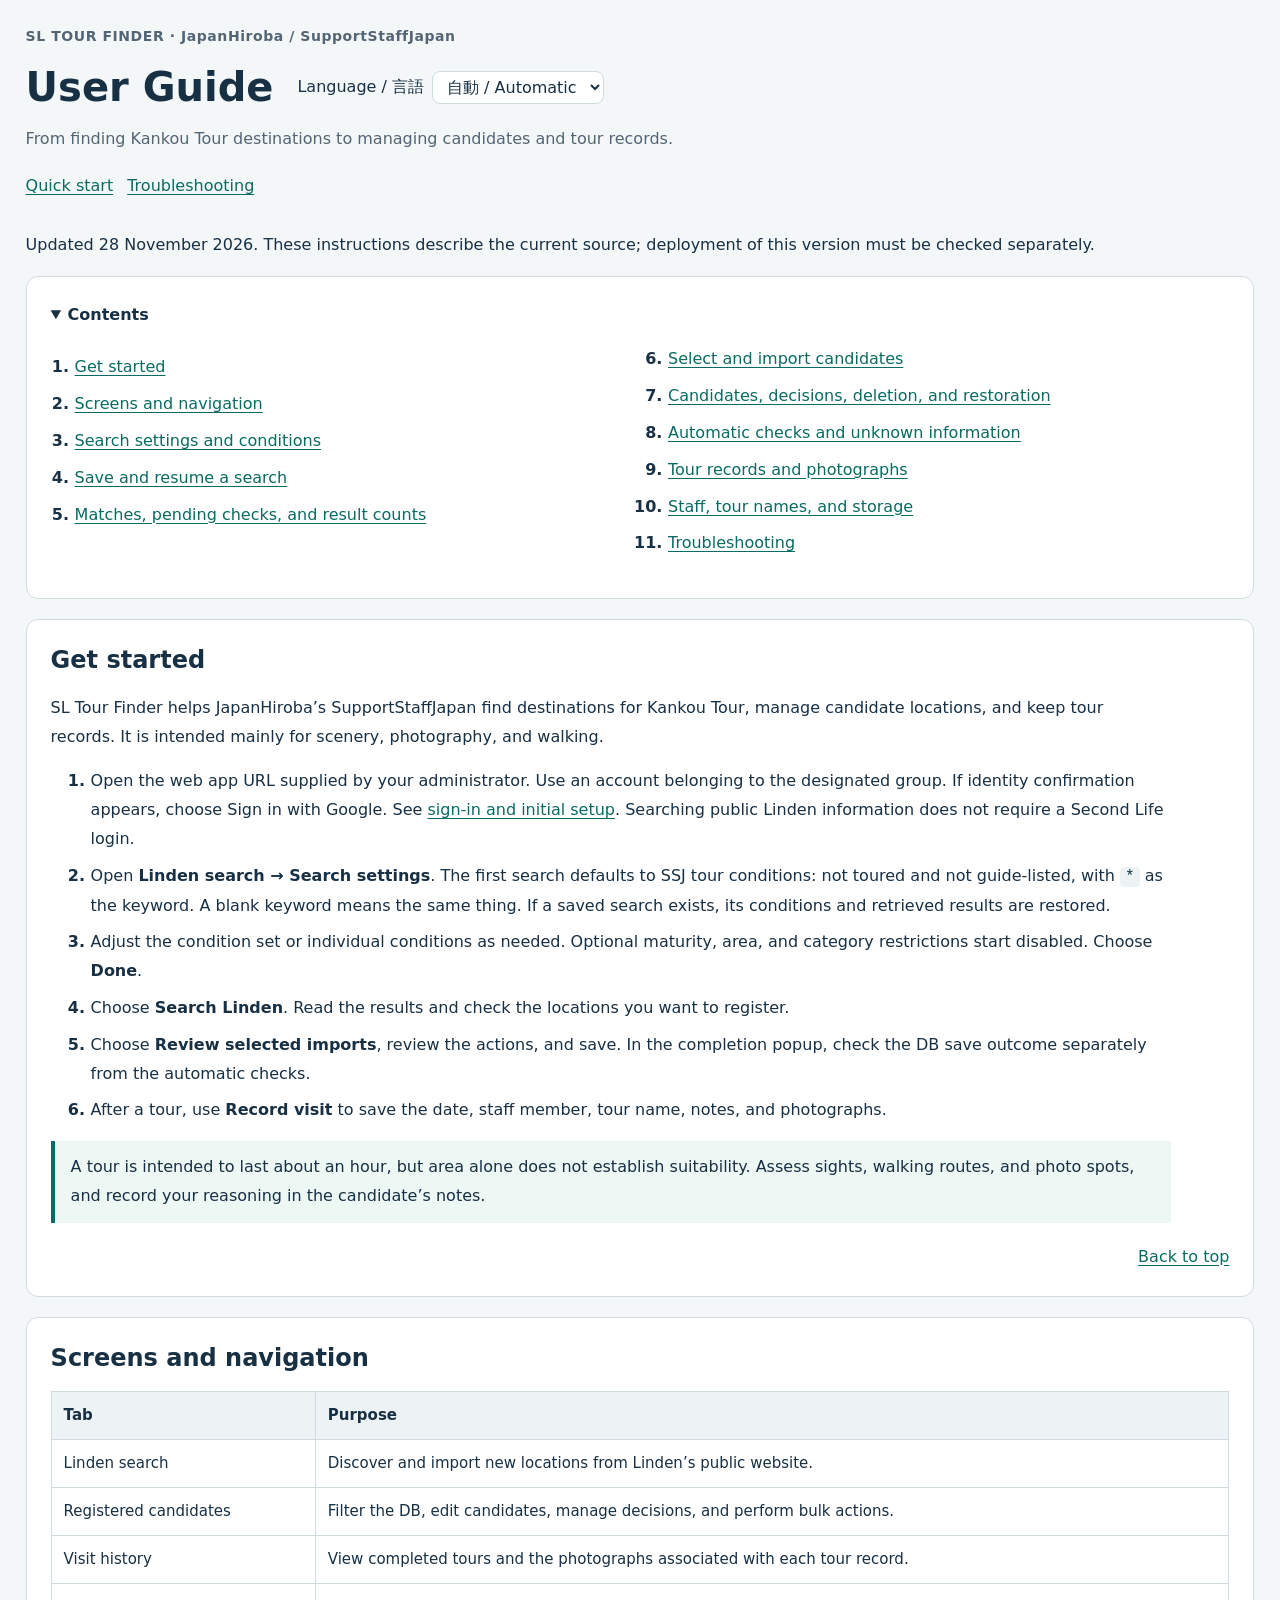
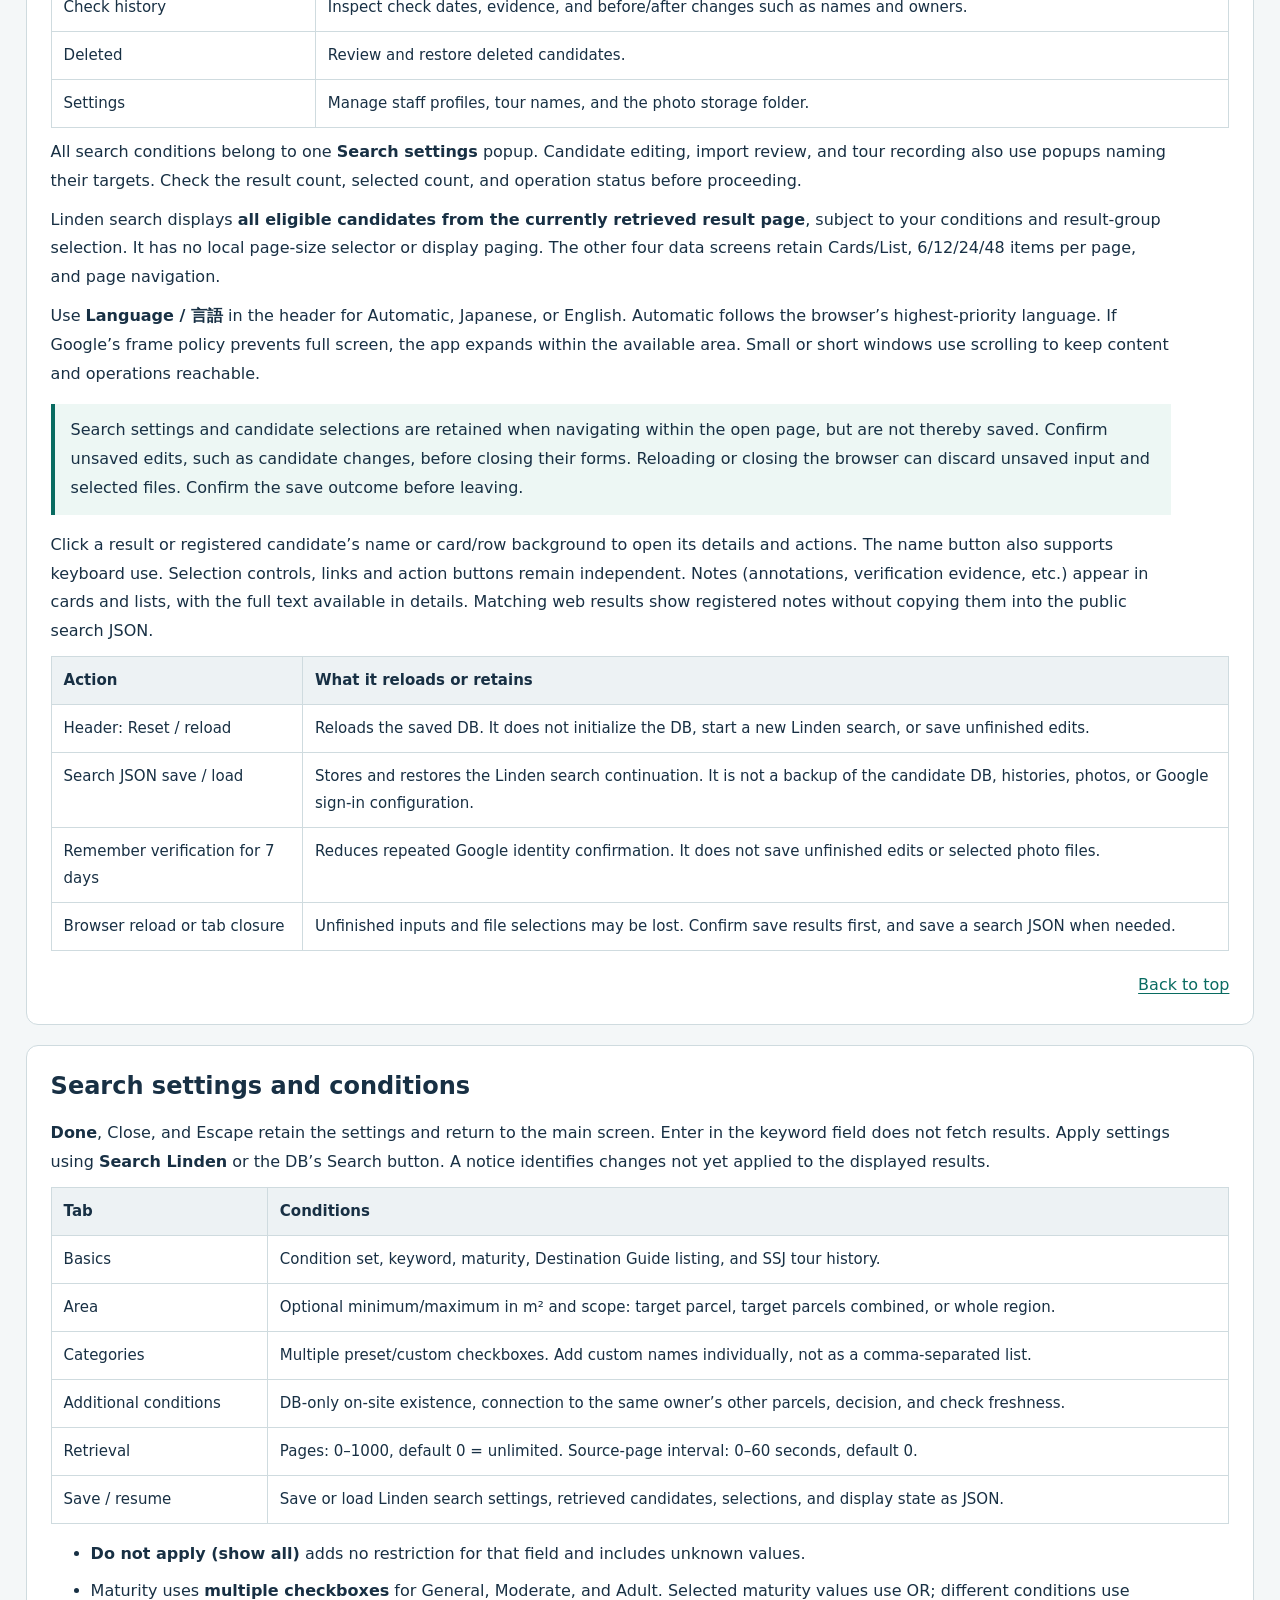
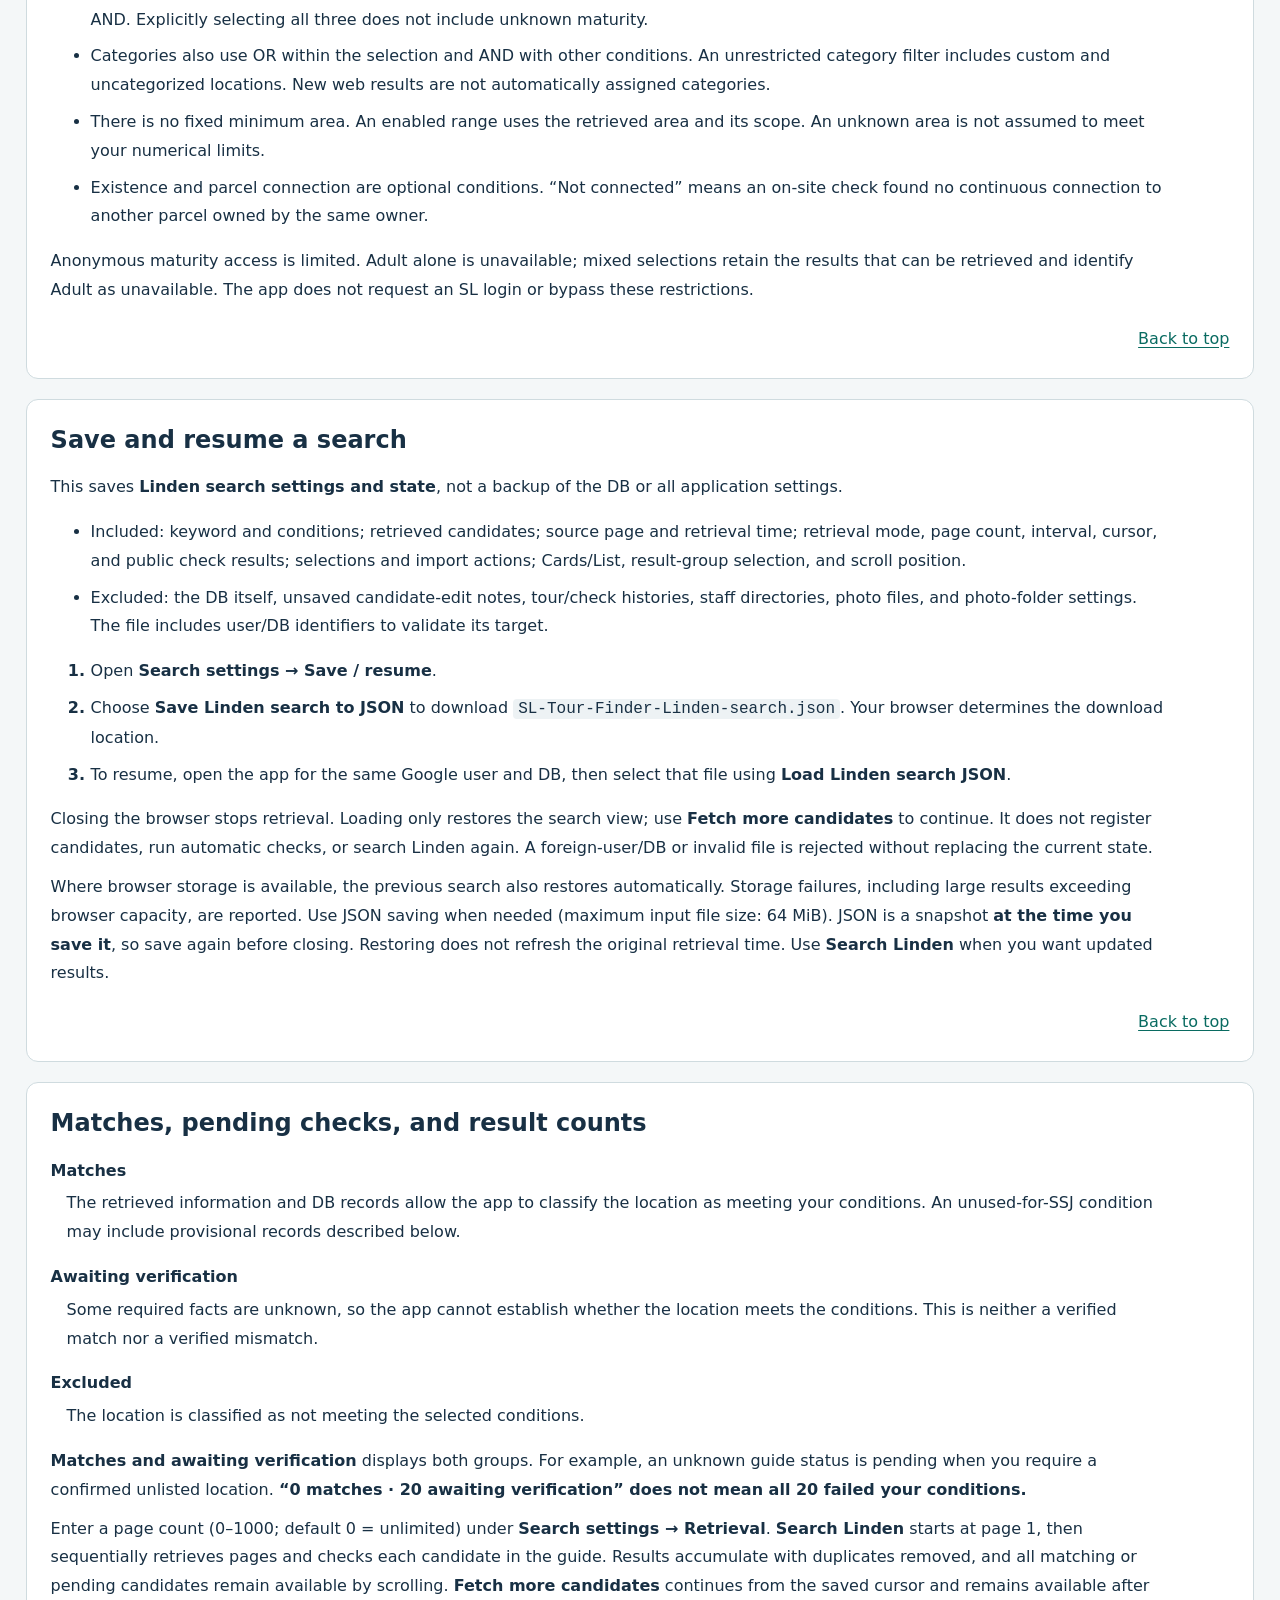
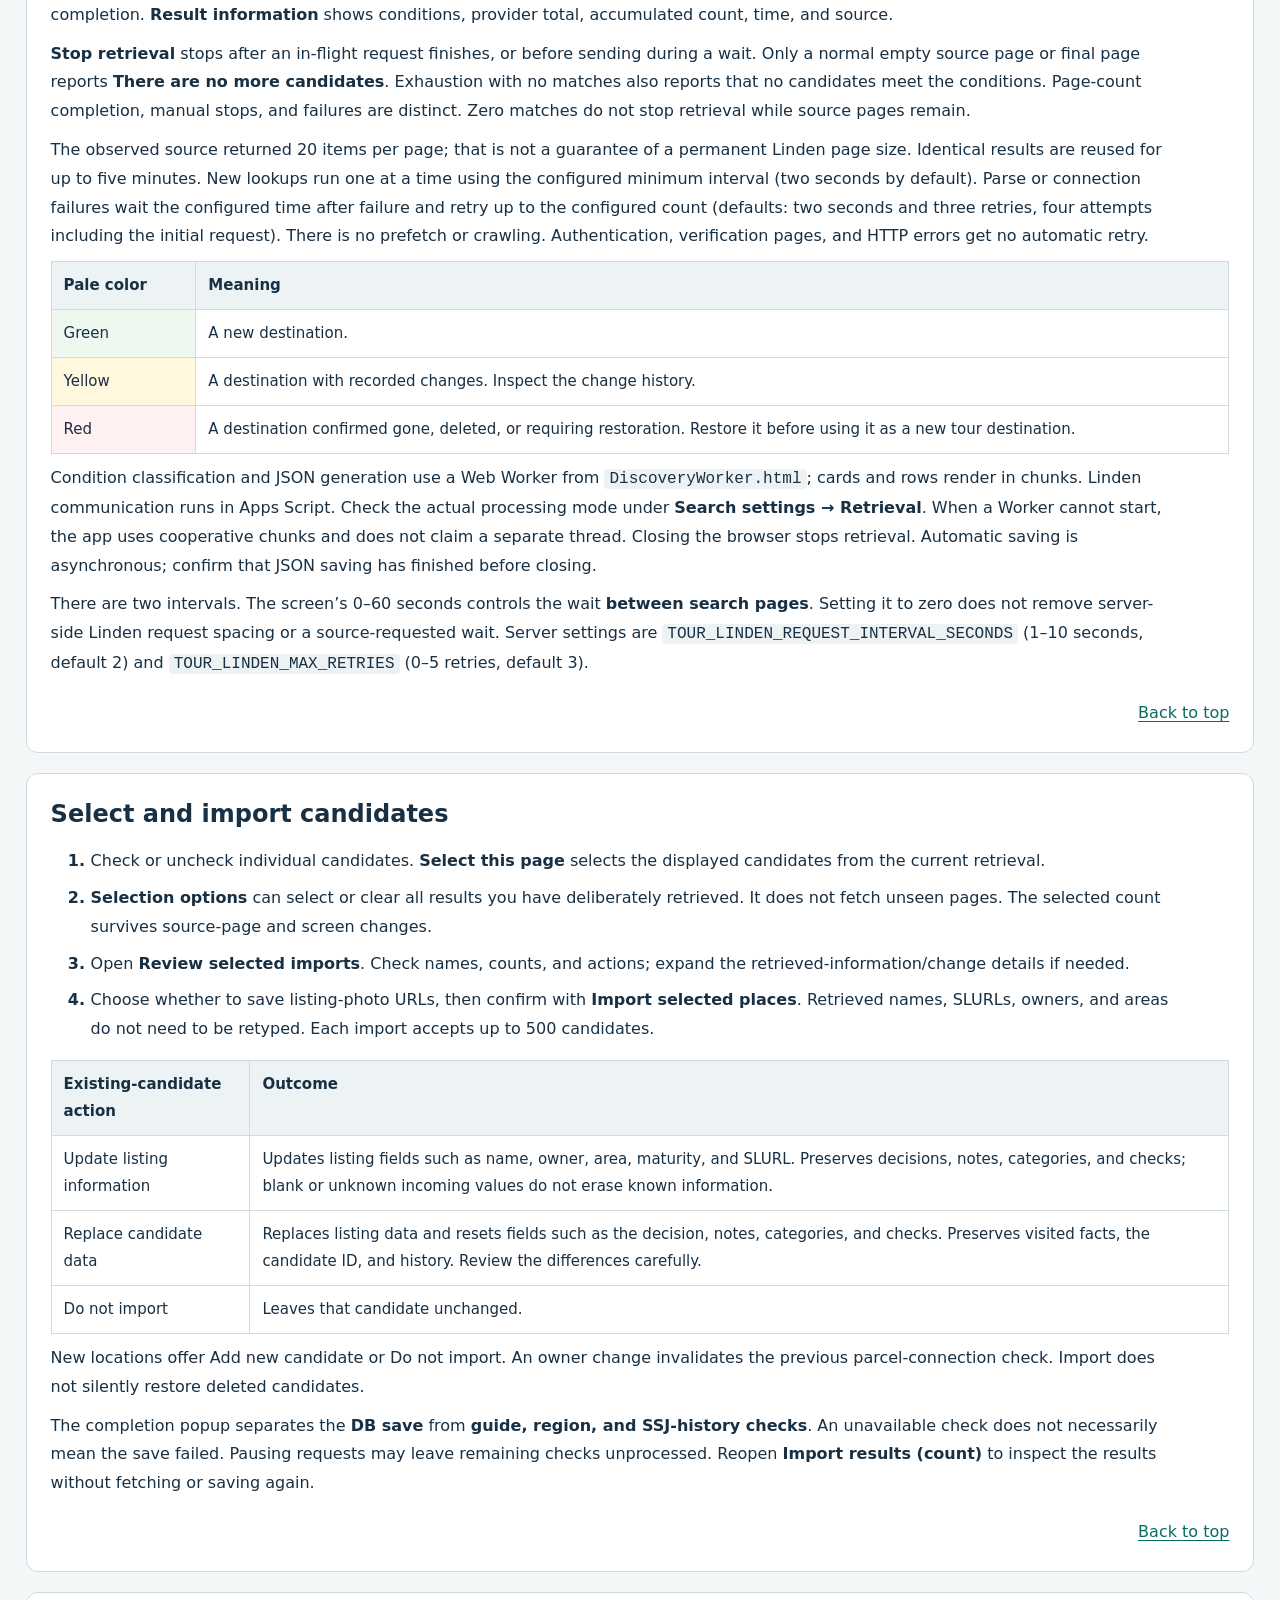
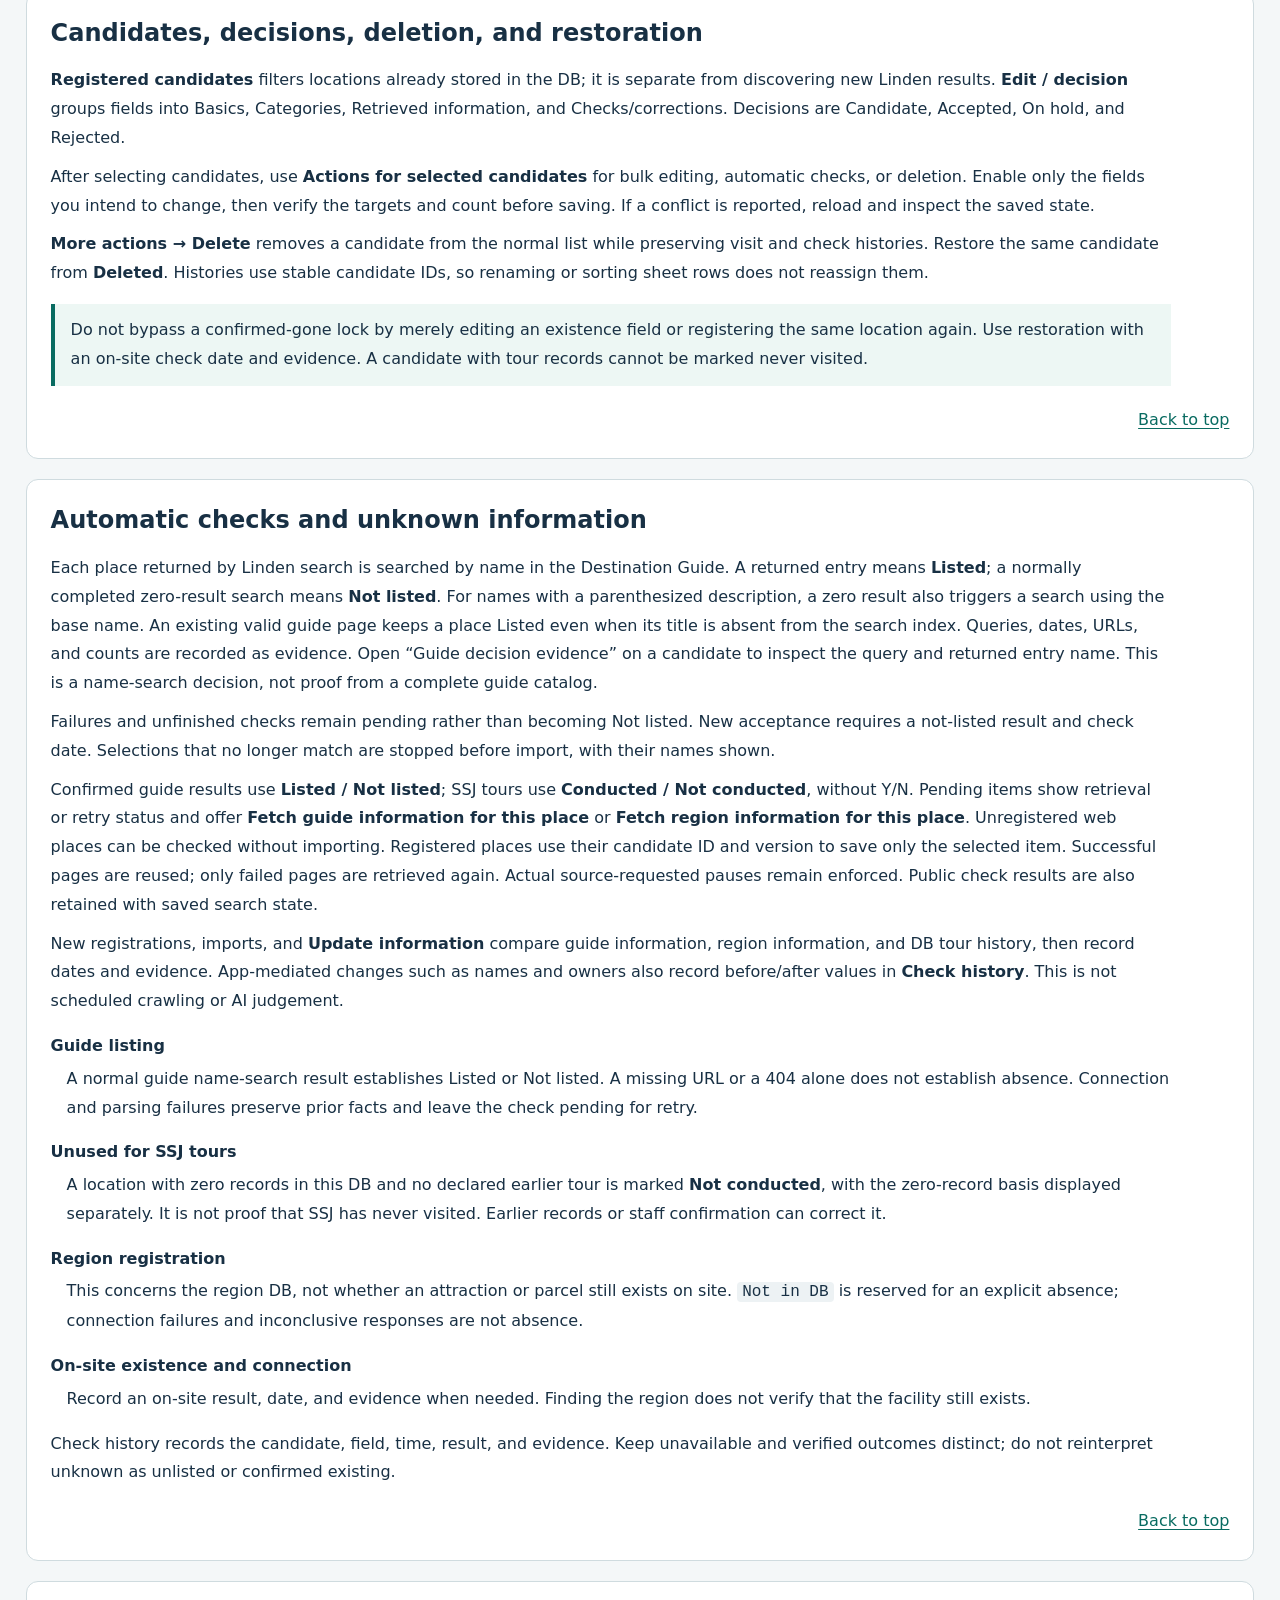
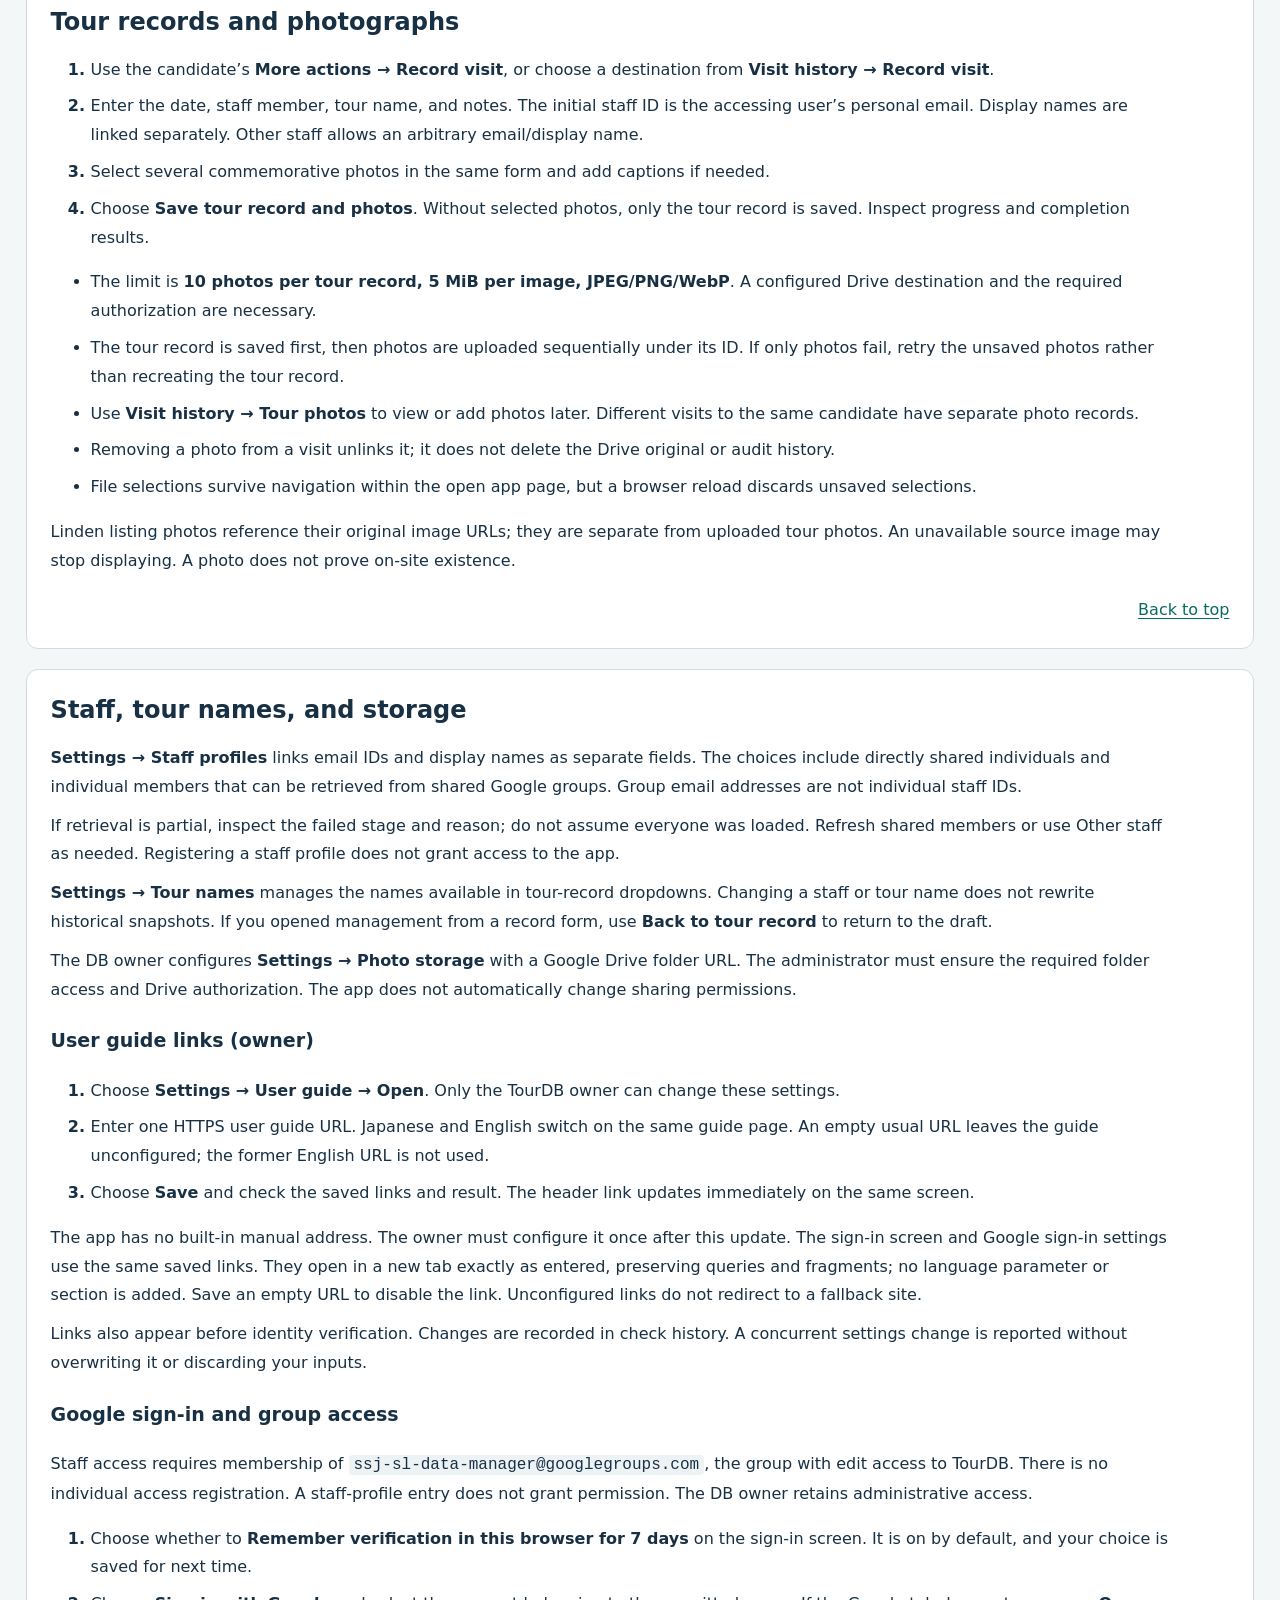
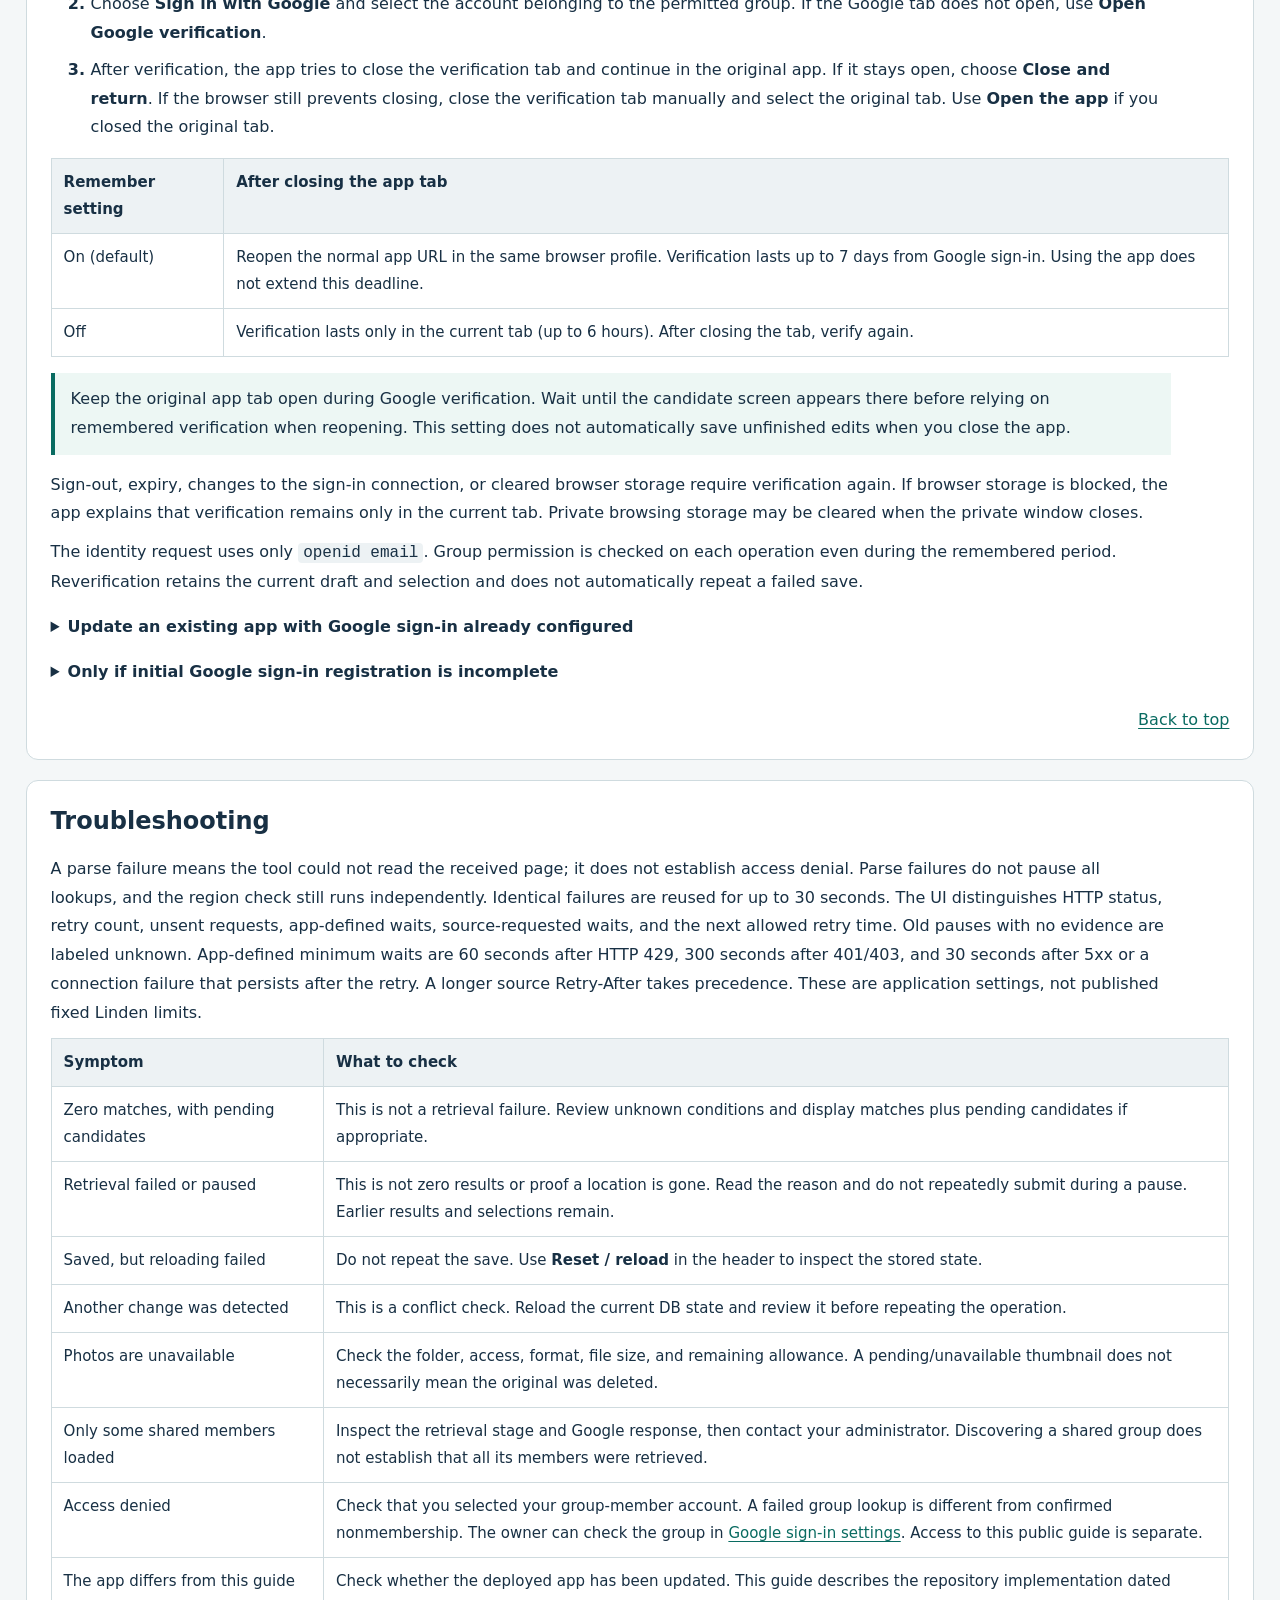
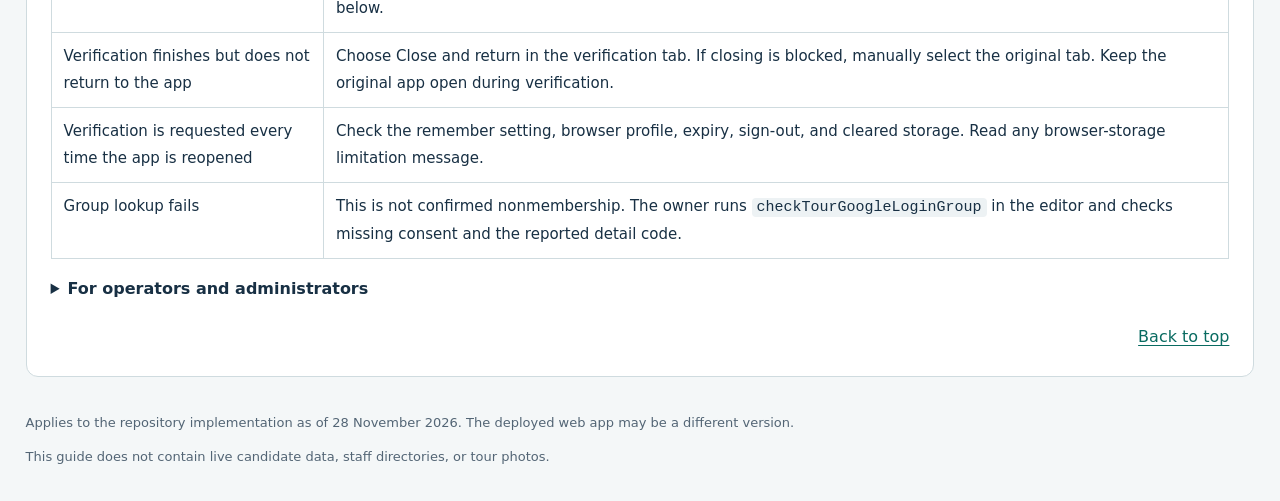
==== index.html @ 1b253d93 "Document one manual URL without an English fallback" ====
<!doctype html>
<html lang="ja">
<head>
<meta charset="utf-8">
<meta name="viewport" content="width=device-width,initial-scale=1">
<meta name="description" content="SL Tour Finderの取扱説明書 / SL Tour Finder user guide. 日本語・Englishを同じページで切り替えられます。">
<title>SL Tour Finder — 取扱説明書 / User Guide</title>
<link rel="stylesheet" href="docs/manual.css?v=c1d930876c6a">
<script src="docs/manual.js?v=21057b363cda" defer></script>
</head>
<body id="top">
<div class="guide-toolbar"><label for="guide-language">Language / 言語</label><select id="guide-language"><option value="auto">自動 / Automatic</option><option value="ja">日本語</option><option value="en">English</option></select></div>
<div id="guide-body" lang="ja"><a class="skip" href="#content">本文へ移動</a><header><div class="brand">SL TOUR FINDER · JapanHiroba / SupportStaffJapan</div><div class="guide-heading"><h1>取扱説明書</h1></div><p class="subtitle">「Kankou Tour」の行き先検索から、候補選定・ツアーの実施記録まで。</p><nav aria-label="説明書の案内"><a href="#start">最初の操作</a><a href="#trouble">困ったとき</a></nav></header>
<main id="content"><p class="muted">更新日：2026年11月28日。現行ソースの操作説明です。公開中のアプリへ反映済みかは別途確認してください。</p><details class="toc" open><summary>目次</summary><ol><li><a href="#start">まず使ってみる</a></li><li><a href="#navigation">画面と基本操作</a></li><li><a href="#search">検索設定と条件の組み合わせ</a></li><li><a href="#resume">検索の続きを保存・再開</a></li><li><a href="#results">一致・確認待ち・取得件数の読み方</a></li><li><a href="#import">候補を選んで取り込む</a></li><li><a href="#candidates">登録済み候補・採否・削除と復元</a></li><li><a href="#checks">自動確認と「未確認」の扱い</a></li><li><a href="#tours">ツアー実施記録と記念写真</a></li><li><a href="#settings">担当者・ツアー名・保存先</a></li><li><a href="#trouble">困ったとき</a></li></ol></details><section id="start" aria-labelledby="h-start"><h2 id="h-start">まず使ってみる</h2><p>SL Tour Finderは、JapanHirobaのSupportStaffJapanが行う「Kankou Tour」の行き先を探し、候補の選定と実施記録を管理するWebアプリです。主な用途は景観・撮影・散策です。</p><ol><li>運用担当者から案内されたWebアプリURLを開きます。利用には指定グループへの所属が必要です。本人確認画面が出た場合は「Googleでログイン」で所属アカウントを選びます。<a href="#google-login">ログインと初回設定</a>を参照してください。Lindenの公開情報を探すためにSecond Lifeへログインする必要はありません。</li><li>「Linden検索」→「検索設定」を開きます。初回はSSJツアー向け（未実施・公式未掲載）、検索語は <code>*</code> です。空欄も同じ扱いです。保存した検索がある場合は、前回の条件と取得結果を復元します。</li><li>必要なら条件セットや個別条件を変更します。成熟カテゴリ・面積・カテゴリー等の追加条件は未適用から始まります。「完了」で戻ります。</li><li>「Lindenで検索」を押します。候補を読み、登録したい場所にチェックします。</li><li>「選択した候補の取り込みを確認」で処理方法を確認して保存します。完了後の「取り込み結果」で、DB保存と照合結果を別々に確認します。</li><li>ツアーを行ったら「実施を記録」で日付・担当者・ツアー名・メモ・記念写真を保存します。</li></ol><aside>ツアーの目安は約1時間ですが、面積だけで適性を確定しません。見どころ・散策ルート・撮影スポットを見て判断し、候補のメモに残してください。</aside><a class="back" href="#top">先頭へ戻る</a></section>
<section id="navigation" aria-labelledby="h-navigation"><h2 id="h-navigation">画面と基本操作</h2><div class="table-wrap"><table><thead><tr><th>タブ</th><th>用途</th></tr></thead><tbody><tr><td>Linden検索</td><td>Lindenの公開Webから新しい候補を探して取り込む。</td></tr><tr><td>登録済み候補</td><td>DB内の候補を絞り込み、編集・採否変更・一括操作を行う。</td></tr><tr><td>実施履歴</td><td>ツアーの実施記録と、その回に関連付けた記念写真を見る。</td></tr><tr><td>確認履歴</td><td>確認日時・根拠・名称や所有者等の変更前後を確認する。</td></tr><tr><td>削除済み</td><td>削除した候補を確認して復元する。</td></tr><tr><td>設定</td><td>担当者・ツアー名・記念写真の保存先を管理する。所有者は取説URLとGoogleログインも設定する。</td></tr></tbody></table></div><p>検索条件は1つの「検索設定」ポップアップで編集します。候補編集、取り込み確認、実施記録等も対象名が表示されたポップアップで行います。メイン画面の件数・選択数・状態表示を確認してから操作してください。</p><p>Linden検索は、今回の取得分のうち条件と表示グループに該当する候補を<strong>全件表示</strong>します。表示件数指定や表示用のページ送りはありません。ほかの4つのデータ画面では、カード／一覧、6・12・24・48件表示、ページ送りを利用できます。</p><p>上部の「Language / 言語」は自動／日本語／Englishを切り替えます。自動はブラウザーの最優先言語に従います。「全画面」がGoogleのフレーム制限で使えない場合は、表示可能な領域内で拡張します。狭い・低い画面では全体スクロールで操作と全文に到達できます。</p><aside>検索設定の指定や候補の選択は画面内の移動でも保持しますが、保存したことにはなりません。候補編集などの未保存入力は、閉じる前に保存結果を確認してください。ブラウザー自体の再読み込み・終了では未保存入力や選択ファイルを失うことがあります。保存結果を確認してから閉じてください。</aside><p>検索結果・登録済み候補のカードや一覧行の名前・余白をクリックすると、対象の「詳細・操作」が開きます。名前はキーボードでも操作できます。チェック、リンク、操作ボタンは独立して動きます。「メモ(注記・確認根拠など)」はカードと一覧に表示し、詳細では全文を読めます。登録済み候補と同じWeb結果にもメモを表示しますが、公開検索JSONには保存しません。</p><div class="table-wrap"><table><thead><tr><th>操作</th><th>読み直す・保持する内容</th></tr></thead><tbody><tr><td>上部の「リセット読み込み」</td><td>保存済みDBを読み直します。DB初期化やLindenの再検索ではありません。未保存の編集をDBへ保存する操作でもありません。</td></tr><tr><td>検索JSONの保存・読み込み</td><td>Linden検索の続きだけを保存・復元します。候補DB・履歴・写真・Googleログイン設定のバックアップではありません。</td></tr><tr><td>本人確認の7日間保持</td><td>Googleでの再確認を省く設定です。未保存の編集や選択写真を保存する機能ではありません。</td></tr><tr><td>ブラウザーの再読み込み・タブ終了</td><td>未保存入力・選択ファイルは失われる場合があります。保存結果を確認し、Linden検索の続きは必要に応じてJSONにも保存してください。</td></tr></tbody></table></div><a class="back" href="#top">先頭へ戻る</a></section>
<section id="search" aria-labelledby="h-search"><h2 id="h-search">検索設定と条件の組み合わせ</h2><p>「完了」・閉じる・Escapeは指定を保持して戻るだけです。検索語のEnterでも取得しません。メイン画面の<strong>「Lindenで検索」</strong>またはDBの検索ボタンで条件を反映します。未反映の変更がある場合は、その旨を表示します。</p><div class="table-wrap"><table><thead><tr><th>タブ</th><th>設定する内容</th></tr></thead><tbody><tr><td>基本</td><td>条件セット、検索語、成熟カテゴリ、行き先ガイド掲載、SSJ実施状況。</td></tr><tr><td>面積</td><td>範囲指定、下限・上限の㎡、対象パーセル／対象パーセル合計／リージョン全体。</td></tr><tr><td>カテゴリー</td><td>プリセットと独自カテゴリーの複数チェック。独自名は1件ずつ追加し、カンマ区切りにしない。</td></tr><tr><td>追加条件</td><td>登録済みDBの現地存続、同所有者区画との接続、採否、確認日の新しさ。</td></tr><tr><td>取得</td><td>ページ数（0〜1000、既定0＝無制限）。検索ページの取得間隔は初期値0秒、0〜60秒で変更。</td></tr><tr><td>保存・再開</td><td>Linden検索の設定・取得済み候補・選択・表示状態をJSONで保存・読み込み。</td></tr></tbody></table></div><ul><li>追加条件の「適用しない（全て出る）」は、その項目では制限しないという意味です。未確認も含みます。</li><li>成熟カテゴリはGeneral／Moderate／Adultの<strong>複数チェック</strong>です。選択同士はOR、ほかの条件とはANDです。3つを明示指定した場合は成熟カテゴリ未確認の場所を含みません。</li><li>カテゴリーも複数選択内はOR、ほかの条件とはANDです。未適用なら独自カテゴリー・未分類も含みます。新しいWeb候補のカテゴリーは自動推定しません。</li><li>面積に固定の最低値はありません。範囲を指定した場合は取得した面積と対象範囲を使います。面積未確認は指定値に合うと見なしません。</li><li>現地存続・区画接続は既定の必須条件ではありません。「接続なし」は同じ所有者の別区画と地続きではないという確認です。</li></ul><p>公開取得できる成熟カテゴリには制限があります。Adultだけの指定は取得不可、ほかとの併用では取得できる結果を残してAdult取得不能を案内します。SLアカウントのログインや制限回避は行いません。</p><a class="back" href="#top">先頭へ戻る</a></section>
<section id="resume" aria-labelledby="h-resume"><h2 id="h-resume">検索の続きを保存・再開</h2><p>対象は<strong>Linden検索の設定・状態</strong>です。登録済みDB本体やアプリ全設定のバックアップではありません。</p><ul><li>含めるもの：検索語・条件、取得済み候補、取得元ページ・取得日時、取得方法・ページ数・取得間隔・続きの位置、公開照会結果、候補の選択と取り込み方法、カード／一覧・表示グループ・スクロール位置。</li><li>含めないもの：DB本体、候補編集の未保存メモ、実施履歴・確認履歴、担当者名簿、写真本体、写真保存先設定。ファイルには対象を識別する利用者・DBの識別情報が含まれます。</li></ul><ol><li>「検索設定 → 保存・再開」を開きます。</li><li>「Linden検索の続きをJSON保存」で <code>SL-Tour-Finder-Linden-search.json</code> をダウンロードします。保存先はブラウザーの設定に従います。</li><li>再開する時は同じGoogle利用者・DBのアプリを開き、「Linden検索のJSONを読み込む」でそのファイルを選びます。</li></ol><p>ブラウザーを閉じると処理は停止します。読み込みは検索の続きを表示するだけです。「追加取得」で取得を続けます。候補のDB登録・自動照合・Lindenへの再検索は行いません。別の利用者・別DB・形式不正のファイルは拒否し、現在の状態を保持します。</p><p>同じブラウザーで保存機能が使える場合は、前回の検索を自動復元します。保存できない場合や大量取得でブラウザーの容量を超えた場合は画面で通知します。JSON保存を利用してください（読込上限64 MiB）。JSONは<strong>保存操作をした時点</strong>の記録なので、閉じる前に保存し直してください。保存済み結果の取得日時は更新されません。古い結果を更新する時は「Lindenで検索」を押します。</p><a class="back" href="#top">先頭へ戻る</a></section><section id="results" aria-labelledby="h-results"><h2 id="h-results">一致・確認待ち・取得件数の読み方</h2><dl><dt>一致</dt><dd>取得情報とDB記録から、指定した条件に合うと判定した候補です。SSJ未実施には後述の仮登録が含まれる場合があります。</dd><dt>確認待ち</dt><dd>未確認の項目があり、条件に合うか確定できない候補です。条件一致済みでも、条件不一致でもありません。</dd><dt>不一致</dt><dd>指定した条件に合わないと判定した候補です。</dd></dl><p>「一致と確認待ち」は両方を表示する設定です。例えば公式未掲載を指定した時、掲載有無が未確認なら確認待ちです。<strong>「一致0件・確認待ち20件」は、20件が不一致という意味ではありません。</strong></p><p>「検索設定 → 取得」で、ページ数を指定します（0〜1000、既定0＝無制限）。「Lindenで検索」で1ページ目から開始し、ページ取得と候補ごとのガイド検索を順番に行います。候補は重複を除いて累積し、スクロールして全件読めます。「追加取得」は続きから取得し、完了後も押せます。「取得情報」で条件・掲載総数・累計件数・日時・参照元を確認します。</p><p>「取得を停止」で途中停止できます。通常の空ページまたは最終ページに達した時だけ<strong>「もうこれ以上の候補はありません」</strong>と表示します。全取得後に一致0件なら条件一致する候補がないことも案内します。指定ページ数での停止、途中停止、失敗は別表示です。条件一致0件でも取得元に続きがあれば継続します。</p><p>確認できた取得元は1ページ20件でした。検索ページの取得間隔は「検索設定 → 取得」で0〜60秒、初期値0秒です。掲載判定は5件ずつまとめて送り、候補ごとのブラウザー側の待機を入れません。判定中も閲覧・表示切替・選択・取り込み確認・候補の編集保存を続けられます。保存・手動照会を優先します。進捗は専用欄へ表示し、操作結果の通知を上書きしません。サーバー側の待機指定・運用間隔が長ければそちらを優先します。同じ照会は5分再利用し、並列取得しません。サーバー内部の解析・通信失敗の再試行は運用設定（未設定時2秒・再試行3回）に従います。認証要求・確認用画面・拒否・回数制限では停止します。</p><div class="table-wrap"><table><thead><tr><th>淡い色</th><th>意味</th></tr></thead><tbody><tr><td class="new">緑</td><td>新規の行き先。</td></tr><tr><td class="changed">黄</td><td>記録後に変更があった行き先。変更履歴を確認する。</td></tr><tr><td class="gone">赤</td><td>消滅確認済み・削除済み等、復元が必要な行き先。復元まで新たな行き先に使えない。</td></tr></tbody></table></div><p>検索の条件判定とJSON生成は <code>DiscoveryWorker.html</code> のWeb Workerで処理し、カード・行は小分けに描画します。Lindenへの通信はApps Script側です。「検索設定 → 取得」で実際の処理方式を確認してください。Workerを使えない場合は画面と協調する分割処理へ切り替え、別スレッドで動いたとは表示しません。ブラウザーを閉じると取得は停止します。自動保存は非同期なので、閉じる前にJSON保存の完了を確認してください。</p><p>取得間隔には2種類あります。画面の0〜60秒は<strong>検索ページ間</strong>の待機です。0秒でも、サーバー側のLinden照会間隔や取得先の待機指定は省略しません。サーバー側は <code>TOUR_LINDEN_REQUEST_INTERVAL_SECONDS</code>（1〜10秒、既定2）と <code>TOUR_LINDEN_MAX_RETRIES</code>（0〜5回、既定3）で設定します。</p><a class="back" href="#top">先頭へ戻る</a></section>
<section id="import" aria-labelledby="h-import"><h2 id="h-import">候補を選んで取り込む</h2><ol><li>個別のチェックで候補をON/OFFします。「このページを全選択」は、現在表示している取得分が対象です。</li><li>「選択の操作」で手動取得済みの結果全体を選択・解除できます。未取得ページを取得する操作ではありません。選択数は別の取得元や画面へ移動しても保持します。</li><li>「選択した候補の取り込みを確認」を開きます。対象名・件数・処理方法を確認し、必要なら「取得情報・変更内容を見る」を開きます。</li><li>掲載写真のURLを保存するか選び、「選択した候補を取り込む」で確定します。取得済みの名称・SLURL・所有者・面積等を再入力する必要はありません。一括取り込みは1回500件までです。</li></ol><div class="table-wrap"><table><thead><tr><th>登録済み候補の処理</th><th>結果</th></tr></thead><tbody><tr><td>掲載情報を更新</td><td>名称・所有者・面積・成熟カテゴリ・SLURL等を更新。既存の採否・メモ・カテゴリー・確認結果を保持し、空欄や未確認で既知の情報を消さない。</td></tr><tr><td>候補データを置き換え</td><td>取得情報へ置き換え、採否・メモ・カテゴリー・確認項目等を初期状態へ戻す。訪問済みの事実、候補ID、履歴は保持する。差分をよく確認する。</td></tr><tr><td>取り込まない</td><td>その候補を変更しない。</td></tr></tbody></table></div><p>新規候補は新規登録／取り込まないを選べます。所有者変更時は、以前の所有者に対する接続確認を未確認へ戻します。削除済み候補は取り込みで自動復元しません。</p><p>完了後の「取り込み結果」は、<strong>DB保存</strong>と<strong>公式掲載・リージョン・SSJ実施状況の照合</strong>を分けて表示します。「照合不能」は必ずしも保存失敗ではありません。休止中は残りの確認が未処理になる場合があります。閉じた後も「取り込み結果（件数）」で再表示できます。結果を見るだけで再照会・再保存はしません。</p><a class="back" href="#top">先頭へ戻る</a></section>
<section id="candidates" aria-labelledby="h-candidates"><h2 id="h-candidates">登録済み候補・採否・削除と復元</h2><p>「登録済み候補」の検索は、保存済みDB内の絞り込みです。新しいLinden候補の取得とは別です。「編集・採否」で基本・カテゴリー・取得情報・確認訂正のタブを切り替えます。採否は候補／採用／保留／見送りです。</p><p>複数の候補を選んだ場合は「選択した候補の操作」から一括編集・自動情報更新・削除を行います。一括編集では変更する項目を明示的にチェックし、対象名と件数を確認して保存します。更新の競合が出た場合は、保存済み状態を再取得して確認してください。</p><p>「その他の操作 → 削除」は通常の候補一覧から外す操作です。実施履歴・確認履歴は残ります。「削除済み」から同じ候補を復元できます。候補IDで関連付けるため、名前の変更やシートの並べ替えで履歴の対応を変えません。</p><aside>消滅確認済みの候補は、単に存続欄を書き換えたり、同じ場所を新規登録し直したりして再利用しないでください。「復元」で現地確認日と根拠を記録してから使います。実施履歴のある候補を未実施には変更できません。</aside><a class="back" href="#top">先頭へ戻る</a></section>
<section id="checks" aria-labelledby="h-checks"><h2 id="h-checks">自動確認と「未確認」の扱い</h2><p>場所検索で得た候補を行き先ガイドで名称検索します。検索結果ありは<strong>掲載あり</strong>、正常終了した検索が0件なら<strong>掲載なし</strong>です。名称に括弧付き説明がある場合は、全文0件のあと基礎名でも検索します。登録済みガイドURLがある場合は、0件でも掲載ページが存在すれば掲載ありを保持します。検索語・日時・URL・件数を根拠として記録します。候補の「掲載判定の根拠」で検索語と返った掲載名を確認できます。これは名称検索の結果であり、ガイド全件を網羅した証明ではありません。</p><p>取得失敗・未処理は掲載なしにせず再試行待ちです。掲載なしと確認日がない候補は採用に変更できません。条件不一致へ変わった選択は、取り込み確認時・送信前に対象名を示して停止します。</p><p>公式掲載の確定結果は「掲載あり／掲載なし」、SSJツアーは「実施済／未実施」です。Y/Nを使いません。未処理の項目は「取得待ち／再試行待ち」とし、「この行き先の掲載情報を取得」「この行き先のリージョン情報を取得」で該当項目だけ取得します。未登録候補は取り込まずに取得でき、登録済みは該当候補ID・版を照合して選んだ項目だけ保存します。成功済みの照会は再利用し、失敗したページだけ再取得します。実際の拒否後の待機は解除しません。公開照会結果は検索状態の保存・再開にも含みます。</p><p>新規登録・取り込み後や「情報更新」では、行き先ガイド・リージョン情報・DBの実施履歴を照合して日時・根拠を保存します。名称・所有者等のアプリ経由の変更前後も「確認履歴」へ記録します。定期巡回やAIによる判定ではありません。</p><dl><dt>公式掲載</dt><dd>行き先ガイドの名称検索結果から掲載あり／掲載なしを記録します。公式URLなし・404だけでは掲載なしにしません。通信・解析失敗でも以前の確認結果を保持し、該当項目を再試行待ちにします。</dd><dt>SSJ未実施</dt><dd>SSJツアーは「実施済／未実施」で表示します。このDBの実施記録0件で過去実施の申告がない候補は「未実施」とし、記録0件という判定根拠を別表示します。過去に一度も行っていないという確認済みの意味ではありません。過去記録やスタッフ確認から訂正できます。</dd><dt>リージョン登録</dt><dd>リージョンの登録情報であり、施設・パーセルの現地存続とは別です。<code>Not in DB</code> は明確な該当なしだけを表し、通信失敗や判定不能には使いません。</dd><dt>現地存続・接続</dt><dd>必要な場合は現地の確認結果・日付・根拠を登録します。リージョンが見つかっただけで施設が存在するとは判断しません。</dd></dl><p>確認履歴では候補名・項目・日時・確認結果・根拠を確認します。取得不能と確認済みを区別し、未確認を未掲載・存在確認済みに読み替えないでください。</p><a class="back" href="#top">先頭へ戻る</a></section>
<section id="tours" aria-labelledby="h-tours"><h2 id="h-tours">ツアー実施記録と記念写真</h2><ol><li>候補の「その他の操作 → 実施を記録」、または「実施履歴 → 実施を記録」から対象を選びます。</li><li>実施日・担当者・ツアー名・メモを入力します。担当者はアクセス中の個人メールIDが初期値です。表示名は別に関連付けます。「その他」では任意のメールID・表示名を記録できます。</li><li>同じ画面で記念写真を複数選び、必要なら説明を付けます。</li><li>「実施記録と写真を保存」で保存します。写真を選ばない場合は実施記録だけを保存します。進捗と保存結果を確認します。</li></ol><ul><li>写真は<strong>1つの実施記録につき最大10枚、1枚5MiB以下、JPEG／PNG／WebP</strong>です。Driveの保存先と追加承認が必要です。</li><li>実施記録を先に保存し、そのIDに結び付けて写真を順番に保存します。写真だけが失敗した場合、保存済みの実施記録を作り直さず、未保存分を再試行します。</li><li>保存後も「実施履歴 → 記念写真」から追加・確認できます。同じ候補でも、別の実施回は別の写真記録です。</li><li>「この実施履歴から外す」は写真の関連付けだけを外し、Drive原本と履歴を削除しません。</li><li>選択したファイルは同じページ内では保持しますが、ブラウザーを再読み込みすると未保存の選択を失います。</li></ul><p>Lindenの掲載写真は元の画像URLを参照する方式で、記念写真のアップロードとは別です。元のURLが使えなくなると表示できません。写真があることは現地存続の証明ではありません。</p><a class="back" href="#top">先頭へ戻る</a></section>
<section id="settings" aria-labelledby="h-settings"><h2 id="h-settings">担当者・ツアー名・保存先</h2><p>「設定 → 担当者」では、メールアドレスIDと表示名を別々に関連付けます。共有先の個人と、共有先Googleグループから取得できた個人を選択肢に表示します。グループアドレスそのものを個人担当者にはしません。</p><p>一覧が一部しか取得できない場合は、失敗した処理と理由を確認してください。全員取得済みとは扱いません。「共有先メンバーを再取得」で更新でき、任意入力も利用できます。担当者登録はアプリの利用権限を付与する操作ではありません。</p><p>「設定 → ツアー名」で、実施記録のプルダウンに使う名前を登録・編集します。担当者名やツアー名の変更は過去の記録名を一括で書き換えません。記録フォームから管理画面を開いた場合は「実施記録へ戻る」で入力中の記録へ戻ります。</p><p>「設定 → 写真の保存先」はDB所有者が設定します。Google Driveの保存先フォルダーURLを指定し、必要な閲覧・編集権限とDrive承認を運用担当者が確認します。アプリは共有権限を自動変更しません。</p><h3 id="manual-links">取扱説明書のリンク先（所有者）</h3><ol><li>「設定 → 取扱説明書 → 開く」を選びます。変更できるのはTourDBの所有者だけです。</li><li>「取扱説明書URL」へHTTPSのURLを1つ入力します。日本語とEnglishはリンク先の同じページで切り替えます。通常URLが空なら未設定です。旧英語版URLは引き継ぎません。</li><li>「保存」を押し、「保存済みのリンク」と保存結果を確認します。上部の取説リンクは同じ画面ですぐ切り替わります。</li></ol><p>URLはアプリ内に固定していません。更新後に所有者が一度設定してください。ログイン画面とGoogleログイン設定の取説リンクも同じ保存設定を使い、入力したクエリー・ページ内位置を変えずに新しいタブで開きます。URLへ言語パラメーターや章名は自動追加しません。URLを空欄にして保存するとリンクを無効にします。未設定のリンクから別の固定サイトへ移動することはありません。</p><p>リンク先は本人確認前の画面にも表示されます。URLの変更前後は確認履歴へ記録します。別の画面で設定が変更された場合は、上書きせず入力を保持して知らせます。</p><h3 id="google-login">Googleログインとグループの利用許可</h3><p>スタッフの利用許可は、TourDBを編集共有している <code>ssj-sl-data-manager@googlegroups.com</code> の所属で判定します。個人ごとの利用許可登録は不要です。担当者プルダウンへの登録だけでは利用できません。DB所有者の管理権限は維持します。</p><ol><li>本人確認画面で<strong>「このブラウザーで本人確認を7日間保持する」</strong>を選びます。初回はONで、変更した選択は次回にも残ります。</li><li>「Googleでログイン」を押し、指定グループに所属しているGoogleアカウントを選びます。Googleのタブが開かなければ、画面の「Googleの確認画面を開く」を使います。</li><li>確認が終わると、確認用タブを閉じて元のアプリで続ける処理を試みます。閉じない場合は「このタブを閉じて戻る」を押します。それでも閉じない場合は、確認用タブを手動で閉じて元のタブを選びます。「アプリを開く」は元のタブを閉じていた場合に使います。</li></ol><div class="table-wrap"><table><thead><tr><th>保持の選択</th><th>タブを閉じた後の動作</th></tr></thead><tbody><tr><td>ON（既定）</td><td>同じブラウザーの同じプロファイルで、通常のアプリURLを開き直せます。保持はGoogleログインから最大7日間です。利用するたびに期限を延ばす方式ではありません。</td></tr><tr><td>OFF</td><td>本人確認はこのタブ内だけ保持します（最大6時間）。タブを閉じた後は、再度本人確認が必要です。</td></tr></tbody></table></div><aside>Googleでの本人確認中は、元のアプリのタブを閉じないでください。元のタブで候補画面が表示されてから、保持ONでの開き直しを利用できます。閉じるときに未保存の編集が自動保存される機能ではありません。</aside><p>ログアウト、期限切れ、ログイン接続設定の変更、ブラウザー保存の消去では再確認が必要です。保存制限で次回まで保持できない場合は、タブ内だけの保持になることを画面に表示します。シークレットモードではウィンドウを閉じると保存が消える場合があります。</p><p>Googleへ求める本人確認情報は <code>openid email</code> です。保持期間内もグループ所属は操作ごとに確認します。期限切れの再確認では編集中の入力・選択を保持し、失敗した保存を自動で繰り返しません。</p><details><summary>既存版を更新する（Googleログイン登録済み）</summary><ol><li>対象TourDBに紐づくApps Scriptで、今回の <code>Main.gs</code> とHTML <code>Index</code> の内容を同じ版へ置き換え、保存します。既存のHTML <code>DiscoveryWorker</code> はそのまま使います。まだ配置されていない場合だけ <code>src/DiscoveryWorker.html</code> の全文を追加します。</li><li>既存デプロイを新しいバージョンへ更新します。「所有者として実行」「Googleアカウントを持つ全員」を維持し、通常の <code>/exec</code> URLを使います。</li><li>Googleログインが設定済みなら、設定JSONを再登録しません。登録名・Cloudのひも付け・共有設定を変更せず、DB初期化や列追加も行いません。既存マニフェストの写真用等のスコープは保持します。</li><li>メンバー本人で読み込み・保持ON/OFF・ログアウトを確認します。確認用の候補を保存する場合は、保存結果と確認者が本人であることを確認します。Google本人確認に成功しただけで、全スタッフの利用確認が済んだことにはしません。</li></ol></details><details><summary>Googleログインの初回登録が未完了の場合だけ</summary><ol><li>所有者として「設定 → Googleログイン → 設定を開く」を開き、「Googleに登録する戻り先URL」をコピーします。既存アプリの通常URLに対応する値を使います。</li><li><a href="https://console.cloud.google.com/auth/clients" target="_blank" rel="noopener noreferrer">Google Auth Platform</a>で対象の既存プロジェクトを確認し、このアプリ用のウェブアプリケーションクライアントへ戻り先を登録します。<code>?tourLogin=google</code> まで正確に一致させます。他アプリの設定や既存のプロジェクト名・アプリ名を変更しません。</li><li>Googleからダウンロードしたクライアント設定JSONを、同じアプリの設定画面で選んで保存します。秘密情報を含むため、Git・チャット・共有フォルダーへ置かないでください。スタッフの個人許可リストは作りません。</li><li>「グループを照会」で照会結果を確認します。不足承認が疑われる場合は、所有者がApps Scriptエディターの関数選択から <code>checkTourGoogleLoginGroup</code> を実行します。「承認が必要です」が出たら所有者本人が内容を確認して承認し、もう一度実行します。マニフェストにスコープがあることと、承認済みであることは別です。</li><li>指定グループのメンバー本人での利用と、グループ外の拒否を確認します。アプリは共有・グループ設定を自動変更しません。詳細は管理者向けの <code>docs/access.md</code> を参照してください。</li></ol><p>2026年11月27日までに、所有者の追加承認とGoogle本人確認完了の報告を受けています。7日間保持・タブ復帰の最新変更はGoogleへ未反映で、実スタッフの読み書き・非メンバー拒否も本番未確認です。</p></details><a class="back" href="#top">先頭へ戻る</a></section>
<section id="trouble" aria-labelledby="h-trouble"><h2 id="h-trouble">困ったとき</h2><p>「ツールが解析できない」は受信したページを読めなかった状態で、アクセス拒否とは別です。解析失敗では全照会を休止せず、リージョン照会も独立して実行します。同じ失敗は30秒以内では再利用します。HTTP応答コード、再試行回数、未送信、アプリ設定の待機と取得先の待機指定、再試行可能時刻を分けて表示します。旧版の待機は理由不明と表示し、Lindenの制限だと断定しません。HTTP 429は最低60秒、401／403は最低300秒、5xx・再試行後の通信失敗は最低30秒をアプリ側で設定し、取得先の待機指定が長い時はそちらを優先します。これらの秒数はLinden公式の固定上限ではありません。</p><div class="table-wrap"><table><thead><tr><th>表示・症状</th><th>確認すること</th></tr></thead><tbody><tr><td>一致0件・確認待ちがある</td><td>取得失敗ではありません。条件の未確認項目を確認し、必要なら一致と確認待ちを表示します。</td></tr><tr><td>取得失敗・休止</td><td>0件や消滅とは扱いません。表示された理由を確認し、休止時間中に連打しないでください。前回の結果と選択は保持します。</td></tr><tr><td>保存成功・再取得失敗</td><td>同じ保存を繰り返さず、上部の「リセット読み込み」で保存済みの状態を確認します。</td></tr><tr><td>他の変更がある</td><td>競合確認です。現在のDBを再取得し、変更内容を確認してから操作し直します。</td></tr><tr><td>写真が使えない</td><td>保存先・権限・対応形式・サイズ・残り枚数を確認します。縮小画像の準備待ちや取得不能は、原本削除とは限りません。</td></tr><tr><td>共有メンバーが一部</td><td>取得段階とGoogle応答を確認し、運用担当者へ連絡します。共有先グループが見つかることと、中の個人全員を取得できることは別です。</td></tr><tr><td>Access denied</td><td>所属しているGoogleアカウントを選んだか確認してください。照会の失敗は非メンバーとは別です。所有者は<a href="#google-login">Googleログイン設定</a>で指定グループを照会します。公開説明書の閲覧権限とは別です。</td></tr><tr><td>説明書と画面が違う</td><td>運用中のアプリが現行版へ更新されているか確認してください。この説明書は下記日付のリポジトリ実装を対象にしています。</td></tr><tr><td>本人確認後も元の画面に戻れない</td><td>確認用タブの「このタブを閉じて戻る」を使い、閉じなければ手動で元のタブを選びます。本人確認中は元のアプリを開いたままにしてください。</td></tr><tr><td>開き直すたびに本人確認が出る</td><td>保持がONか、同じブラウザープロファイルか、期限・ログアウト・保存消去がないか確認します。保存制限時の案内も確認してください。</td></tr><tr><td>グループ照会が失敗する</td><td>非メンバーと決まったわけではありません。所有者はエディターで <code>checkTourGoogleLoginGroup</code> を実行し、不足承認と表示された詳細コードを確認します。</td></tr></tbody></table></div><details><summary>運用担当者・管理者向け</summary><p>Apps Scriptの「プロジェクトの設定 → スクリプト プロパティ」で、<code>TOUR_LINDEN_REQUEST_INTERVAL_SECONDS</code>（秒、整数1〜10、既定2）と<code>TOUR_LINDEN_MAX_RETRIES</code>（回、整数0〜5、既定3）を設定できます。3回は初回を除いた再試行で、最大4回取得します。0回なら初回のみです。不正値は照会せず設定エラーを表示します。設定変更は次の実取得から反映し、有効なキャッシュは再取得しません。通常の照会にも同じ最小開始間隔を使い、取得先の待機指定と明示的な拒否は優先します。</p><p>保存先DB・既存シート・候補IDの対応を保って更新してください。通常のコード更新でDB初期化を再実行しません。ソースは指定された所有者実行に揃えました。Google側の初回設定と実メンバーによる確認は必要です。既存マニフェスト全体の上書きや、共有・公開範囲の緩和で解決しないでください。写真保存や共有名簿の取得は追加承認や閲覧権限に依存します。</p><p>この説明書は機能と操作の説明です。公開済みアプリ・Google上の保存・全端末の表示を動作保証するものではありません。プレビューはGoogleへ書き込まず、ライブのLinden検索・Drive保存を代替しません。AI連携・定期巡回は実装していません。</p></details><a class="back" href="#top">先頭へ戻る</a></section></main><footer><p>対象：2026年11月28日時点のリポジトリ実装。公開中のWebアプリの更新状況とは区別します。</p><p>この説明書には候補DB・名簿・写真の実データは含まれません。</p></footer></div>
<template id="guide-english"><a class="skip" href="#content">Skip to content</a><header><div class="brand">SL TOUR FINDER · JapanHiroba / SupportStaffJapan</div><div class="guide-heading"><h1>User Guide</h1></div><p class="subtitle">From finding Kankou Tour destinations to managing candidates and tour records.</p><nav aria-label="Guide navigation"><a href="#start">Quick start</a><a href="#trouble">Troubleshooting</a></nav></header>
<main id="content"><p class="muted">Updated 28 November 2026. These instructions describe the current source; deployment of this version must be checked separately.</p><details class="toc" open><summary>Contents</summary><ol><li><a href="#start">Get started</a></li><li><a href="#navigation">Screens and navigation</a></li><li><a href="#search">Search settings and conditions</a></li><li><a href="#resume">Save and resume a search</a></li><li><a href="#results">Matches, pending checks, and result counts</a></li><li><a href="#import">Select and import candidates</a></li><li><a href="#candidates">Candidates, decisions, deletion, and restoration</a></li><li><a href="#checks">Automatic checks and unknown information</a></li><li><a href="#tours">Tour records and photographs</a></li><li><a href="#settings">Staff, tour names, and storage</a></li><li><a href="#trouble">Troubleshooting</a></li></ol></details><section id="start" aria-labelledby="h-start"><h2 id="h-start">Get started</h2><p>SL Tour Finder helps JapanHiroba’s SupportStaffJapan find destinations for Kankou Tour, manage candidate locations, and keep tour records. It is intended mainly for scenery, photography, and walking.</p><ol><li>Open the web app URL supplied by your administrator. Use an account belonging to the designated group. If identity confirmation appears, choose Sign in with Google. See <a href="#google-login">sign-in and initial setup</a>. Searching public Linden information does not require a Second Life login.</li><li>Open <strong>Linden search → Search settings</strong>. The first search defaults to SSJ tour conditions: not toured and not guide-listed, with <code>*</code> as the keyword. A blank keyword means the same thing. If a saved search exists, its conditions and retrieved results are restored.</li><li>Adjust the condition set or individual conditions as needed. Optional maturity, area, and category restrictions start disabled. Choose <strong>Done</strong>.</li><li>Choose <strong>Search Linden</strong>. Read the results and check the locations you want to register.</li><li>Choose <strong>Review selected imports</strong>, review the actions, and save. In the completion popup, check the DB save outcome separately from the automatic checks.</li><li>After a tour, use <strong>Record visit</strong> to save the date, staff member, tour name, notes, and photographs.</li></ol><aside>A tour is intended to last about an hour, but area alone does not establish suitability. Assess sights, walking routes, and photo spots, and record your reasoning in the candidate’s notes.</aside><a class="back" href="#top">Back to top</a></section>
<section id="navigation" aria-labelledby="h-navigation"><h2 id="h-navigation">Screens and navigation</h2><div class="table-wrap"><table><thead><tr><th>Tab</th><th>Purpose</th></tr></thead><tbody><tr><td>Linden search</td><td>Discover and import new locations from Linden’s public website.</td></tr><tr><td>Registered candidates</td><td>Filter the DB, edit candidates, manage decisions, and perform bulk actions.</td></tr><tr><td>Visit history</td><td>View completed tours and the photographs associated with each tour record.</td></tr><tr><td>Check history</td><td>Inspect check dates, evidence, and before/after changes such as names and owners.</td></tr><tr><td>Deleted</td><td>Review and restore deleted candidates.</td></tr><tr><td>Settings</td><td>Manage staff profiles, tour names, and the photo storage folder.</td></tr></tbody></table></div><p>All search conditions belong to one <strong>Search settings</strong> popup. Candidate editing, import review, and tour recording also use popups naming their targets. Check the result count, selected count, and operation status before proceeding.</p><p>Linden search displays <strong>all eligible candidates from the currently retrieved result page</strong>, subject to your conditions and result-group selection. It has no local page-size selector or display paging. The other four data screens retain Cards/List, 6/12/24/48 items per page, and page navigation.</p><p>Use <strong>Language / 言語</strong> in the header for Automatic, Japanese, or English. Automatic follows the browser’s highest-priority language. If Google’s frame policy prevents full screen, the app expands within the available area. Small or short windows use scrolling to keep content and operations reachable.</p><aside>Search settings and candidate selections are retained when navigating within the open page, but are not thereby saved. Confirm unsaved edits, such as candidate changes, before closing their forms. Reloading or closing the browser can discard unsaved input and selected files. Confirm the save outcome before leaving.</aside><p>Click a result or registered candidate’s name or card/row background to open its details and actions. The name button also supports keyboard use. Selection controls, links and action buttons remain independent. Notes (annotations, verification evidence, etc.) appear in cards and lists, with the full text available in details. Matching web results show registered notes without copying them into the public search JSON.</p><div class="table-wrap"><table><thead><tr><th>Action</th><th>What it reloads or retains</th></tr></thead><tbody><tr><td>Header: Reset / reload</td><td>Reloads the saved DB. It does not initialize the DB, start a new Linden search, or save unfinished edits.</td></tr><tr><td>Search JSON save / load</td><td>Stores and restores the Linden search continuation. It is not a backup of the candidate DB, histories, photos, or Google sign-in configuration.</td></tr><tr><td>Remember verification for 7 days</td><td>Reduces repeated Google identity confirmation. It does not save unfinished edits or selected photo files.</td></tr><tr><td>Browser reload or tab closure</td><td>Unfinished inputs and file selections may be lost. Confirm save results first, and save a search JSON when needed.</td></tr></tbody></table></div><a class="back" href="#top">Back to top</a></section>
<section id="search" aria-labelledby="h-search"><h2 id="h-search">Search settings and conditions</h2><p><strong>Done</strong>, Close, and Escape retain the settings and return to the main screen. Enter in the keyword field does not fetch results. Apply settings using <strong>Search Linden</strong> or the DB’s Search button. A notice identifies changes not yet applied to the displayed results.</p><div class="table-wrap"><table><thead><tr><th>Tab</th><th>Conditions</th></tr></thead><tbody><tr><td>Basics</td><td>Condition set, keyword, maturity, Destination Guide listing, and SSJ tour history.</td></tr><tr><td>Area</td><td>Optional minimum/maximum in m² and scope: target parcel, target parcels combined, or whole region.</td></tr><tr><td>Categories</td><td>Multiple preset/custom checkboxes. Add custom names individually, not as a comma-separated list.</td></tr><tr><td>Additional conditions</td><td>DB-only on-site existence, connection to the same owner’s other parcels, decision, and check freshness.</td></tr><tr><td>Retrieval</td><td>Pages: 0–1000, default 0 = unlimited. Source-page interval: 0–60 seconds, default 0.</td></tr><tr><td>Save / resume</td><td>Save or load Linden search settings, retrieved candidates, selections, and display state as JSON.</td></tr></tbody></table></div><ul><li><strong>Do not apply (show all)</strong> adds no restriction for that field and includes unknown values.</li><li>Maturity uses <strong>multiple checkboxes</strong> for General, Moderate, and Adult. Selected maturity values use OR; different conditions use AND. Explicitly selecting all three does not include unknown maturity.</li><li>Categories also use OR within the selection and AND with other conditions. An unrestricted category filter includes custom and uncategorized locations. New web results are not automatically assigned categories.</li><li>There is no fixed minimum area. An enabled range uses the retrieved area and its scope. An unknown area is not assumed to meet your numerical limits.</li><li>Existence and parcel connection are optional conditions. “Not connected” means an on-site check found no continuous connection to another parcel owned by the same owner.</li></ul><p>Anonymous maturity access is limited. Adult alone is unavailable; mixed selections retain the results that can be retrieved and identify Adult as unavailable. The app does not request an SL login or bypass these restrictions.</p><a class="back" href="#top">Back to top</a></section>
<section id="resume" aria-labelledby="h-resume"><h2 id="h-resume">Save and resume a search</h2><p>This saves <strong>Linden search settings and state</strong>, not a backup of the DB or all application settings.</p><ul><li>Included: keyword and conditions; retrieved candidates; source page and retrieval time; retrieval mode, page count, interval, cursor, and public check results; selections and import actions; Cards/List, result-group selection, and scroll position.</li><li>Excluded: the DB itself, unsaved candidate-edit notes, tour/check histories, staff directories, photo files, and photo-folder settings. The file includes user/DB identifiers to validate its target.</li></ul><ol><li>Open <strong>Search settings → Save / resume</strong>.</li><li>Choose <strong>Save Linden search to JSON</strong> to download <code>SL-Tour-Finder-Linden-search.json</code>. Your browser determines the download location.</li><li>To resume, open the app for the same Google user and DB, then select that file using <strong>Load Linden search JSON</strong>.</li></ol><p>Closing the browser stops retrieval. Loading only restores the search view; use <strong>Fetch more candidates</strong> to continue. It does not register candidates, run automatic checks, or search Linden again. A foreign-user/DB or invalid file is rejected without replacing the current state.</p><p>Where browser storage is available, the previous search also restores automatically. Storage failures, including large results exceeding browser capacity, are reported. Use JSON saving when needed (maximum input file size: 64 MiB). JSON is a snapshot <strong>at the time you save it</strong>, so save again before closing. Restoring does not refresh the original retrieval time. Use <strong>Search Linden</strong> when you want updated results.</p><a class="back" href="#top">Back to top</a></section><section id="results" aria-labelledby="h-results"><h2 id="h-results">Matches, pending checks, and result counts</h2><dl><dt>Matches</dt><dd>The retrieved information and DB records allow the app to classify the location as meeting your conditions. An unused-for-SSJ condition may include provisional records described below.</dd><dt>Awaiting verification</dt><dd>Some required facts are unknown, so the app cannot establish whether the location meets the conditions. This is neither a verified match nor a verified mismatch.</dd><dt>Excluded</dt><dd>The location is classified as not meeting the selected conditions.</dd></dl><p><strong>Matches and awaiting verification</strong> displays both groups. For example, an unknown guide status is pending when you require a confirmed unlisted location. <strong>“0 matches · 20 awaiting verification” does not mean all 20 failed your conditions.</strong></p><p>Enter a page count (0–1000; default 0 = unlimited) under <strong>Search settings → Retrieval</strong>. <strong>Search Linden</strong> starts at page 1, then sequentially retrieves pages and checks each candidate in the guide. Results accumulate with duplicates removed, and all matching or pending candidates remain available by scrolling. <strong>Fetch more candidates</strong> continues from the saved cursor and remains available after completion. <strong>Result information</strong> shows conditions, provider total, accumulated count, time, and source.</p><p><strong>Stop retrieval</strong> stops after an in-flight request finishes, or before sending during a wait. Only a normal empty source page or final page reports <strong>There are no more candidates</strong>. Exhaustion with no matches also reports that no candidates meet the conditions. Page-count completion, manual stops, and failures are distinct. Zero matches do not stop retrieval while source pages remain.</p><p>The observed source returned 20 items per page; that is not a guarantee of a permanent Linden page size. Identical results are reused for up to five minutes. New lookups run one at a time using the configured minimum interval (two seconds by default). Parse or connection failures wait the configured time after failure and retry up to the configured count (defaults: two seconds and three retries, four attempts including the initial request). There is no prefetch or crawling. Authentication, verification pages, and HTTP errors get no automatic retry.</p><div class="table-wrap"><table><thead><tr><th>Pale color</th><th>Meaning</th></tr></thead><tbody><tr><td class="new">Green</td><td>A new destination.</td></tr><tr><td class="changed">Yellow</td><td>A destination with recorded changes. Inspect the change history.</td></tr><tr><td class="gone">Red</td><td>A destination confirmed gone, deleted, or requiring restoration. Restore it before using it as a new tour destination.</td></tr></tbody></table></div><p>Condition classification and JSON generation use a Web Worker from <code>DiscoveryWorker.html</code>; cards and rows render in chunks. Linden communication runs in Apps Script. Check the actual processing mode under <strong>Search settings → Retrieval</strong>. When a Worker cannot start, the app uses cooperative chunks and does not claim a separate thread. Closing the browser stops retrieval. Automatic saving is asynchronous; confirm that JSON saving has finished before closing.</p><p>There are two intervals. The screen’s 0–60 seconds controls the wait <strong>between search pages</strong>. Setting it to zero does not remove server-side Linden request spacing or a source-requested wait. Server settings are <code>TOUR_LINDEN_REQUEST_INTERVAL_SECONDS</code> (1–10 seconds, default 2) and <code>TOUR_LINDEN_MAX_RETRIES</code> (0–5 retries, default 3).</p><a class="back" href="#top">Back to top</a></section>
<section id="import" aria-labelledby="h-import"><h2 id="h-import">Select and import candidates</h2><ol><li>Check or uncheck individual candidates. <strong>Select this page</strong> selects the displayed candidates from the current retrieval.</li><li><strong>Selection options</strong> can select or clear all results you have deliberately retrieved. It does not fetch unseen pages. The selected count survives source-page and screen changes.</li><li>Open <strong>Review selected imports</strong>. Check names, counts, and actions; expand the retrieved-information/change details if needed.</li><li>Choose whether to save listing-photo URLs, then confirm with <strong>Import selected places</strong>. Retrieved names, SLURLs, owners, and areas do not need to be retyped. Each import accepts up to 500 candidates.</li></ol><div class="table-wrap"><table><thead><tr><th>Existing-candidate action</th><th>Outcome</th></tr></thead><tbody><tr><td>Update listing information</td><td>Updates listing fields such as name, owner, area, maturity, and SLURL. Preserves decisions, notes, categories, and checks; blank or unknown incoming values do not erase known information.</td></tr><tr><td>Replace candidate data</td><td>Replaces listing data and resets fields such as the decision, notes, categories, and checks. Preserves visited facts, the candidate ID, and history. Review the differences carefully.</td></tr><tr><td>Do not import</td><td>Leaves that candidate unchanged.</td></tr></tbody></table></div><p>New locations offer Add new candidate or Do not import. An owner change invalidates the previous parcel-connection check. Import does not silently restore deleted candidates.</p><p>The completion popup separates the <strong>DB save</strong> from <strong>guide, region, and SSJ-history checks</strong>. An unavailable check does not necessarily mean the save failed. Pausing requests may leave remaining checks unprocessed. Reopen <strong>Import results (count)</strong> to inspect the results without fetching or saving again.</p><a class="back" href="#top">Back to top</a></section>
<section id="candidates" aria-labelledby="h-candidates"><h2 id="h-candidates">Candidates, decisions, deletion, and restoration</h2><p><strong>Registered candidates</strong> filters locations already stored in the DB; it is separate from discovering new Linden results. <strong>Edit / decision</strong> groups fields into Basics, Categories, Retrieved information, and Checks/corrections. Decisions are Candidate, Accepted, On hold, and Rejected.</p><p>After selecting candidates, use <strong>Actions for selected candidates</strong> for bulk editing, automatic checks, or deletion. Enable only the fields you intend to change, then verify the targets and count before saving. If a conflict is reported, reload and inspect the saved state.</p><p><strong>More actions → Delete</strong> removes a candidate from the normal list while preserving visit and check histories. Restore the same candidate from <strong>Deleted</strong>. Histories use stable candidate IDs, so renaming or sorting sheet rows does not reassign them.</p><aside>Do not bypass a confirmed-gone lock by merely editing an existence field or registering the same location again. Use restoration with an on-site check date and evidence. A candidate with tour records cannot be marked never visited.</aside><a class="back" href="#top">Back to top</a></section>
<section id="checks" aria-labelledby="h-checks"><h2 id="h-checks">Automatic checks and unknown information</h2><p>Each place returned by Linden search is searched by name in the Destination Guide. A returned entry means <strong>Listed</strong>; a normally completed zero-result search means <strong>Not listed</strong>. For names with a parenthesized description, a zero result also triggers a search using the base name. An existing valid guide page keeps a place Listed even when its title is absent from the search index. Queries, dates, URLs, and counts are recorded as evidence. Open “Guide decision evidence” on a candidate to inspect the query and returned entry name. This is a name-search decision, not proof from a complete guide catalog.</p><p>Failures and unfinished checks remain pending rather than becoming Not listed. New acceptance requires a not-listed result and check date. Selections that no longer match are stopped before import, with their names shown.</p><p>Confirmed guide results use <strong>Listed / Not listed</strong>; SSJ tours use <strong>Conducted / Not conducted</strong>, without Y/N. Pending items show retrieval or retry status and offer <strong>Fetch guide information for this place</strong> or <strong>Fetch region information for this place</strong>. Unregistered web places can be checked without importing. Registered places use their candidate ID and version to save only the selected item. Successful pages are reused; only failed pages are retrieved again. Actual source-requested pauses remain enforced. Public check results are also retained with saved search state.</p><p>New registrations, imports, and <strong>Update information</strong> compare guide information, region information, and DB tour history, then record dates and evidence. App-mediated changes such as names and owners also record before/after values in <strong>Check history</strong>. This is not scheduled crawling or AI judgement.</p><dl><dt>Guide listing</dt><dd>A normal guide name-search result establishes Listed or Not listed. A missing URL or a 404 alone does not establish absence. Connection and parsing failures preserve prior facts and leave the check pending for retry.</dd><dt>Unused for SSJ tours</dt><dd>A location with zero records in this DB and no declared earlier tour is marked <strong>Not conducted</strong>, with the zero-record basis displayed separately. It is not proof that SSJ has never visited. Earlier records or staff confirmation can correct it.</dd><dt>Region registration</dt><dd>This concerns the region DB, not whether an attraction or parcel still exists on site. <code>Not in DB</code> is reserved for an explicit absence; connection failures and inconclusive responses are not absence.</dd><dt>On-site existence and connection</dt><dd>Record an on-site result, date, and evidence when needed. Finding the region does not verify that the facility still exists.</dd></dl><p>Check history records the candidate, field, time, result, and evidence. Keep unavailable and verified outcomes distinct; do not reinterpret unknown as unlisted or confirmed existing.</p><a class="back" href="#top">Back to top</a></section>
<section id="tours" aria-labelledby="h-tours"><h2 id="h-tours">Tour records and photographs</h2><ol><li>Use the candidate’s <strong>More actions → Record visit</strong>, or choose a destination from <strong>Visit history → Record visit</strong>.</li><li>Enter the date, staff member, tour name, and notes. The initial staff ID is the accessing user’s personal email. Display names are linked separately. Other staff allows an arbitrary email/display name.</li><li>Select several commemorative photos in the same form and add captions if needed.</li><li>Choose <strong>Save tour record and photos</strong>. Without selected photos, only the tour record is saved. Inspect progress and completion results.</li></ol><ul><li>The limit is <strong>10 photos per tour record, 5 MiB per image, JPEG/PNG/WebP</strong>. A configured Drive destination and the required authorization are necessary.</li><li>The tour record is saved first, then photos are uploaded sequentially under its ID. If only photos fail, retry the unsaved photos rather than recreating the tour record.</li><li>Use <strong>Visit history → Tour photos</strong> to view or add photos later. Different visits to the same candidate have separate photo records.</li><li>Removing a photo from a visit unlinks it; it does not delete the Drive original or audit history.</li><li>File selections survive navigation within the open app page, but a browser reload discards unsaved selections.</li></ul><p>Linden listing photos reference their original image URLs; they are separate from uploaded tour photos. An unavailable source image may stop displaying. A photo does not prove on-site existence.</p><a class="back" href="#top">Back to top</a></section>
<section id="settings" aria-labelledby="h-settings"><h2 id="h-settings">Staff, tour names, and storage</h2><p><strong>Settings → Staff profiles</strong> links email IDs and display names as separate fields. The choices include directly shared individuals and individual members that can be retrieved from shared Google groups. Group email addresses are not individual staff IDs.</p><p>If retrieval is partial, inspect the failed stage and reason; do not assume everyone was loaded. Refresh shared members or use Other staff as needed. Registering a staff profile does not grant access to the app.</p><p><strong>Settings → Tour names</strong> manages the names available in tour-record dropdowns. Changing a staff or tour name does not rewrite historical snapshots. If you opened management from a record form, use <strong>Back to tour record</strong> to return to the draft.</p><p>The DB owner configures <strong>Settings → Photo storage</strong> with a Google Drive folder URL. The administrator must ensure the required folder access and Drive authorization. The app does not automatically change sharing permissions.</p><h3 id="manual-links">User guide links (owner)</h3><ol><li>Choose <strong>Settings → User guide → Open</strong>. Only the TourDB owner can change these settings.</li><li>Enter one HTTPS user guide URL. Japanese and English switch on the same guide page. An empty usual URL leaves the guide unconfigured; the former English URL is not used.</li><li>Choose <strong>Save</strong> and check the saved links and result. The header link updates immediately on the same screen.</li></ol><p>The app has no built-in manual address. The owner must configure it once after this update. The sign-in screen and Google sign-in settings use the same saved links. They open in a new tab exactly as entered, preserving queries and fragments; no language parameter or section is added. Save an empty URL to disable the link. Unconfigured links do not redirect to a fallback site.</p><p>Links also appear before identity verification. Changes are recorded in check history. A concurrent settings change is reported without overwriting it or discarding your inputs.</p><h3 id="google-login">Google sign-in and group access</h3><p>Staff access requires membership of <code>ssj-sl-data-manager@googlegroups.com</code>, the group with edit access to TourDB. There is no individual access registration. A staff-profile entry does not grant permission. The DB owner retains administrative access.</p><ol><li>Choose whether to <strong>Remember verification in this browser for 7 days</strong> on the sign-in screen. It is on by default, and your choice is saved for next time.</li><li>Choose <strong>Sign in with Google</strong> and select the account belonging to the permitted group. If the Google tab does not open, use <strong>Open Google verification</strong>.</li><li>After verification, the app tries to close the verification tab and continue in the original app. If it stays open, choose <strong>Close and return</strong>. If the browser still prevents closing, close the verification tab manually and select the original tab. Use <strong>Open the app</strong> if you closed the original tab.</li></ol><div class="table-wrap"><table><thead><tr><th>Remember setting</th><th>After closing the app tab</th></tr></thead><tbody><tr><td>On (default)</td><td>Reopen the normal app URL in the same browser profile. Verification lasts up to 7 days from Google sign-in. Using the app does not extend this deadline.</td></tr><tr><td>Off</td><td>Verification lasts only in the current tab (up to 6 hours). After closing the tab, verify again.</td></tr></tbody></table></div><aside>Keep the original app tab open during Google verification. Wait until the candidate screen appears there before relying on remembered verification when reopening. This setting does not automatically save unfinished edits when you close the app.</aside><p>Sign-out, expiry, changes to the sign-in connection, or cleared browser storage require verification again. If browser storage is blocked, the app explains that verification remains only in the current tab. Private browsing storage may be cleared when the private window closes.</p><p>The identity request uses only <code>openid email</code>. Group permission is checked on each operation even during the remembered period. Reverification retains the current draft and selection and does not automatically repeat a failed save.</p><details><summary>Update an existing app with Google sign-in already configured</summary><ol><li>In the Apps Script bound to the correct TourDB, replace <code>Main.gs</code> and HTML <code>Index</code> with the matching current versions and save. Keep the existing HTML <code>DiscoveryWorker</code>. Only if it is missing, add the full contents of <code>src/DiscoveryWorker.html</code>.</li><li>Update the existing deployment to a new version. Keep execution as the owner and access for users with Google accounts. Use the normal <code>/exec</code> URL.</li><li>Do not import the client JSON again when Google sign-in is already configured. Keep existing names, Cloud links, sharing, and photo authorization scopes. Do not initialize the DB or add columns for this update.</li><li>Check data loading, remember on/off, and sign-out as an actual group member. If an authorized test candidate is saved, check both the saved result and the recorded actor. Successful Google identity confirmation alone does not prove that all staff operations work.</li></ol></details><details><summary>Only if initial Google sign-in registration is incomplete</summary><ol><li>As the owner, open <strong>Settings → Google sign-in → Open settings</strong> and copy the Google callback URL for the existing app.</li><li>In <a href="https://console.cloud.google.com/auth/clients" target="_blank" rel="noopener noreferrer">Google Auth Platform</a>, confirm the intended existing project and register the callback for this app’s Web application client. Include <code>?tourLogin=google</code> exactly. Do not change another app, or rename existing projects and apps.</li><li>Select the client configuration JSON downloaded from Google in the same app settings panel and save it. The file contains a secret: keep it out of Git, shared folders, and chat. Do not create a per-person staff allowlist.</li><li>Choose <strong>Check group access</strong>. If consent may be missing, the owner runs <code>checkTourGoogleLoginGroup</code> from the Apps Script editor’s function selector. If authorization is requested, the owner reviews and grants it, then runs the check again. A scope listed in the manifest is not proof that consent has been granted.</li><li>Verify access as an actual group member and rejection as a nonmember. The app does not change group or sharing settings. Detailed administrator instructions are in <code>docs/access.md</code>.</li></ol><p>By 27 November 2026 the owner reported approving the additional permission and completing Google sign-in. The latest retention and tab-return changes have not been deployed. Staff read/write and nonmember rejection remain unverified on Google.</p></details><a class="back" href="#top">Back to top</a></section>
<section id="trouble" aria-labelledby="h-trouble"><h2 id="h-trouble">Troubleshooting</h2><p>A parse failure means the tool could not read the received page; it does not establish access denial. Parse failures do not pause all lookups, and the region check still runs independently. Identical failures are reused for up to 30 seconds. The UI distinguishes HTTP status, retry count, unsent requests, app-defined waits, source-requested waits, and the next allowed retry time. Old pauses with no evidence are labeled unknown. App-defined minimum waits are 60 seconds after HTTP 429, 300 seconds after 401/403, and 30 seconds after 5xx or a connection failure that persists after the retry. A longer source Retry-After takes precedence. These are application settings, not published fixed Linden limits.</p><div class="table-wrap"><table><thead><tr><th>Symptom</th><th>What to check</th></tr></thead><tbody><tr><td>Zero matches, with pending candidates</td><td>This is not a retrieval failure. Review unknown conditions and display matches plus pending candidates if appropriate.</td></tr><tr><td>Retrieval failed or paused</td><td>This is not zero results or proof a location is gone. Read the reason and do not repeatedly submit during a pause. Earlier results and selections remain.</td></tr><tr><td>Saved, but reloading failed</td><td>Do not repeat the save. Use <strong>Reset / reload</strong> in the header to inspect the stored state.</td></tr><tr><td>Another change was detected</td><td>This is a conflict check. Reload the current DB state and review it before repeating the operation.</td></tr><tr><td>Photos are unavailable</td><td>Check the folder, access, format, file size, and remaining allowance. A pending/unavailable thumbnail does not necessarily mean the original was deleted.</td></tr><tr><td>Only some shared members loaded</td><td>Inspect the retrieval stage and Google response, then contact your administrator. Discovering a shared group does not establish that all its members were retrieved.</td></tr><tr><td>Access denied</td><td>Check that you selected your group-member account. A failed group lookup is different from confirmed nonmembership. The owner can check the group in <a href="#google-login">Google sign-in settings</a>. Access to this public guide is separate.</td></tr><tr><td>The app differs from this guide</td><td>Check whether the deployed app has been updated. This guide describes the repository implementation dated below.</td></tr><tr><td>Verification finishes but does not return to the app</td><td>Choose Close and return in the verification tab. If closing is blocked, manually select the original tab. Keep the original app open during verification.</td></tr><tr><td>Verification is requested every time the app is reopened</td><td>Check the remember setting, browser profile, expiry, sign-out, and cleared storage. Read any browser-storage limitation message.</td></tr><tr><td>Group lookup fails</td><td>This is not confirmed nonmembership. The owner runs <code>checkTourGoogleLoginGroup</code> in the editor and checks missing consent and the reported detail code.</td></tr></tbody></table></div><details><summary>For operators and administrators</summary><p>In Apps Script, open Project Settings → Script Properties. Set <code>TOUR_LINDEN_REQUEST_INTERVAL_SECONDS</code> (integer seconds 1–10, default 2) and <code>TOUR_LINDEN_MAX_RETRIES</code> (integer 0–5, default 3). Three retries exclude the initial request, so at most four attempts are made. Zero disables retries. Invalid values prevent retrieval and display a configuration error. Changes apply to the next actual retrieval; valid cached results are reused. New requests share the same minimum interval. Source-requested waits and explicit denial still take precedence.</p><p>Preserve the intended DB, existing sheets, and candidate-ID relationships when updating. A routine code update does not require rerunning DB initialization. The source now uses execution as the owner. Initial Google setup and live group-member verification remain necessary. Do not resolve a mismatch by overwriting the whole manifest or broadening sharing/public access. Photo storage and shared-directory reads depend on the required authorization and visibility.</p><p>This guide describes behavior and operation, not verified live deployment, Google persistence, or every display configuration. The preview does not write to Google and does not substitute for live Linden search or Drive uploads. AI integration and scheduled crawling are not implemented.</p></details><a class="back" href="#top">Back to top</a></section></main><footer><p>Applies to the repository implementation as of 28 November 2026. The deployed web app may be a different version.</p><p>This guide does not contain live candidate data, staff directories, or tour photos.</p></footer></template>
</body>
</html>
---- docs/manual.css ----
:root{color-scheme:light dark;--bg:#f4f7f8;--paper:#fff;--ink:#183044;--muted:#536575;--line:#cfdbdf;--accent:#096b61}*{box-sizing:border-box}html{scroll-behavior:smooth;scroll-padding-top:1rem}body{margin:0;background:var(--bg);color:var(--ink);font:16px/1.8 system-ui,-apple-system,"Segoe UI",sans-serif}a{color:var(--accent);text-underline-offset:3px}a:focus-visible,summary:focus-visible{outline:3px solid var(--accent);outline-offset:4px}header,main,footer{width:auto;margin:0 clamp(16px,2vw,32px)}header{padding:24px 0 20px}header nav{display:flex;gap:14px;flex-wrap:wrap;align-items:center}.brand{font-size:14px;font-weight:700;letter-spacing:.04em;color:var(--muted)}h1{font-size:clamp(26px,5vw,40px);line-height:1.3;margin:12px 0}h2{font-size:24px;line-height:1.4;margin:0 0 16px}h3{font-size:19px}.subtitle{color:var(--muted);margin:0 0 18px}.language{display:inline-block;padding:5px 13px;border:1px solid var(--line);border-radius:8px;text-decoration:none;background:var(--paper)}main>section,.toc{padding:24px;background:var(--paper);border:1px solid var(--line);border-radius:12px;margin-bottom:20px}.toc summary,details summary{font-weight:700;cursor:pointer}.toc ol{columns:2;column-gap:32px;padding-left:24px}.toc li{break-inside:avoid;margin-bottom:4px}p{margin:10px 0}li{margin:8px 0}li::marker{font-weight:600}aside{margin:16px 0;padding:12px 16px;border-left:4px solid var(--accent);background:#edf7f4}.table-wrap{overflow-x:auto}table{width:100%;border-collapse:collapse;font-size:15px}th,td{text-align:left;vertical-align:top;padding:10px 12px;border:1px solid var(--line)}th{background:#edf2f4}td:first-child{min-width:125px}dt{font-weight:700;margin-top:16px}dd{margin:4px 0 12px 16px}code{font-family:ui-monospace,monospace;background:#edf2f4;border-radius:4px;padding:1px 5px}details{margin:16px 0}footer{font-size:13px;color:var(--muted);padding:4px 0 32px}.back{display:block;text-align:right;margin-top:20px}.new{background:#eef8ef}.changed{background:#fff8df}.gone{background:#fff0f1}.skip{position:absolute;left:8px;top:-80px;padding:8px;background:var(--paper);z-index:10}.skip:focus{top:8px}@media(max-width:600px){header{padding-top:20px}main>section,.toc{padding:18px}.toc ol{columns:1}h2{font-size:21px}td,th{padding:8px}body{font-size:15px}}@media(prefers-reduced-motion:reduce){html{scroll-behavior:auto}}@media(prefers-color-scheme:dark){:root{--bg:#111c24;--paper:#1b2b37;--ink:#e4eef2;--muted:#b6c6cf;--line:#405461;--accent:#78ddc6}th,code{background:#253945}aside{background:#203c38}.new{background:#254231}.changed{background:#493f23}.gone{background:#492e35}}@media print{body{background:white;color:black;font-size:11pt}.skip,header nav,.back{display:none}header,main,footer{width:100%}main>section{border:0;border-radius:0;padding:0;margin:18pt 0}.toc{break-after:page}h2,h3,dt{break-after:avoid}a{color:inherit}table{font-size:10pt}tr{break-inside:avoid}}

.guide-heading{display:flex;flex-wrap:wrap;align-items:center;justify-content:flex-start;gap:12px 24px;margin:12px 0}.guide-heading h1{margin:0}.guide-toolbar{display:flex;flex-wrap:wrap;align-items:center;justify-content:flex-start;gap:8px;padding:0;background:none;border:0}.guide-toolbar select{font:inherit;color:var(--ink);background:var(--paper);border:1px solid var(--line);border-radius:8px;padding:5px 10px;max-width:100%}.guide-toolbar select:focus-visible{outline:3px solid var(--accent);outline-offset:3px}main>section>p,main>section>ol,main>section>ul,main>section>dl,main>section>aside,main>section>details{max-width:1120px}html{scroll-padding-top:16px}@media(max-width:600px){.guide-heading{align-items:flex-start;flex-direction:column;gap:10px}.guide-toolbar{font-size:14px}}@media print{.guide-toolbar{display:none}header,main,footer{margin:0}}
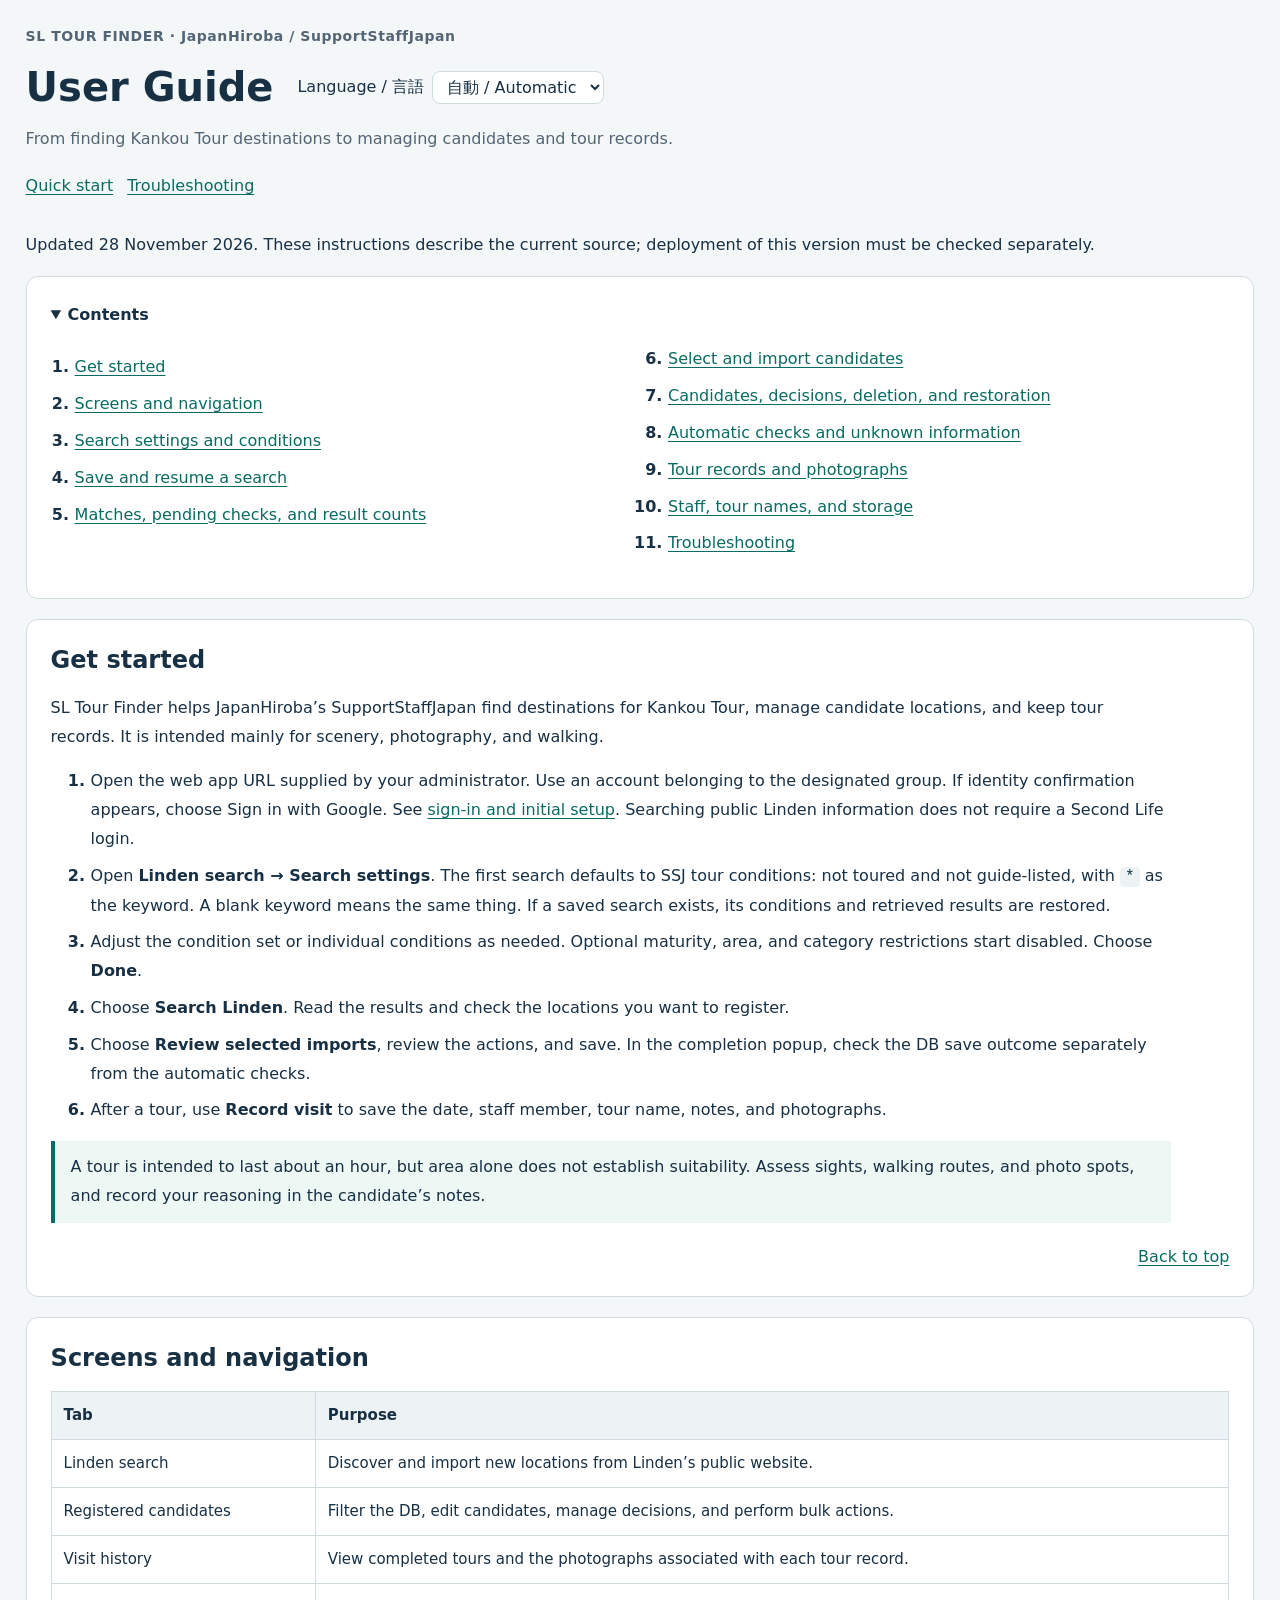
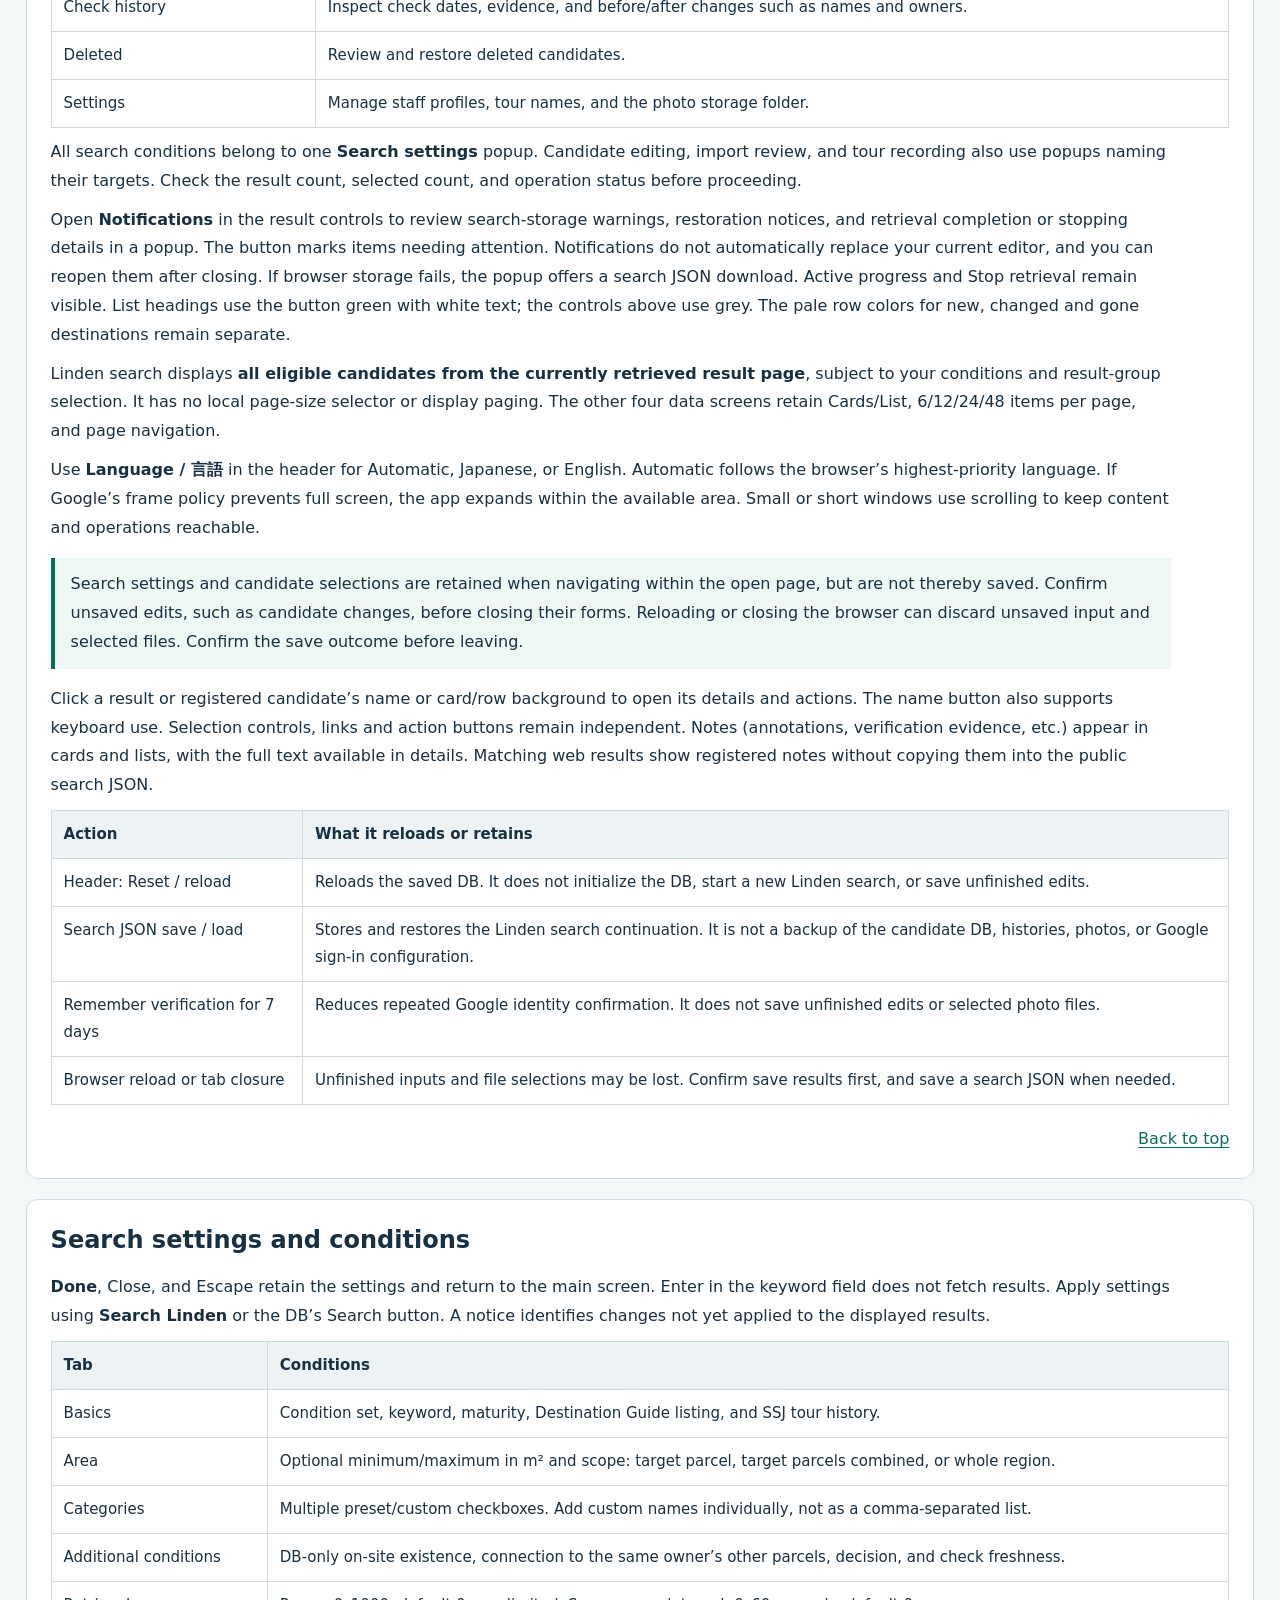
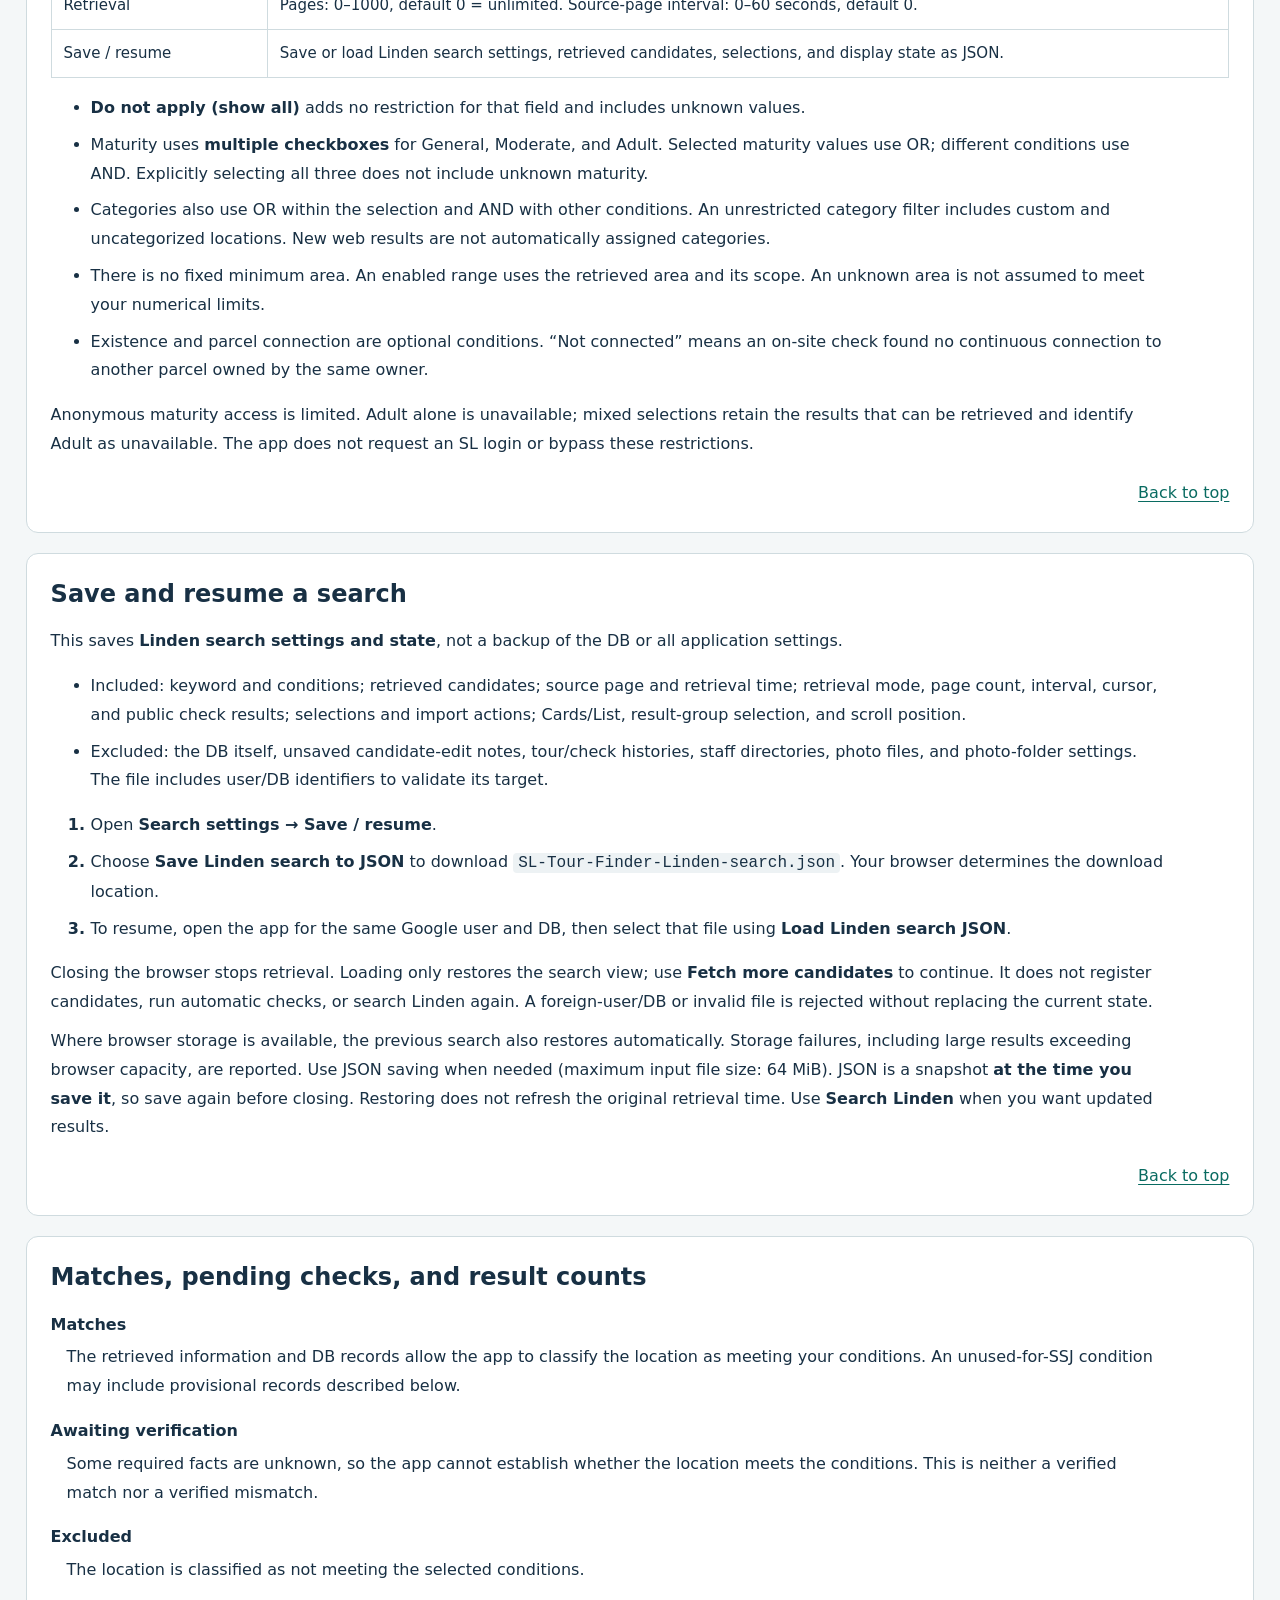
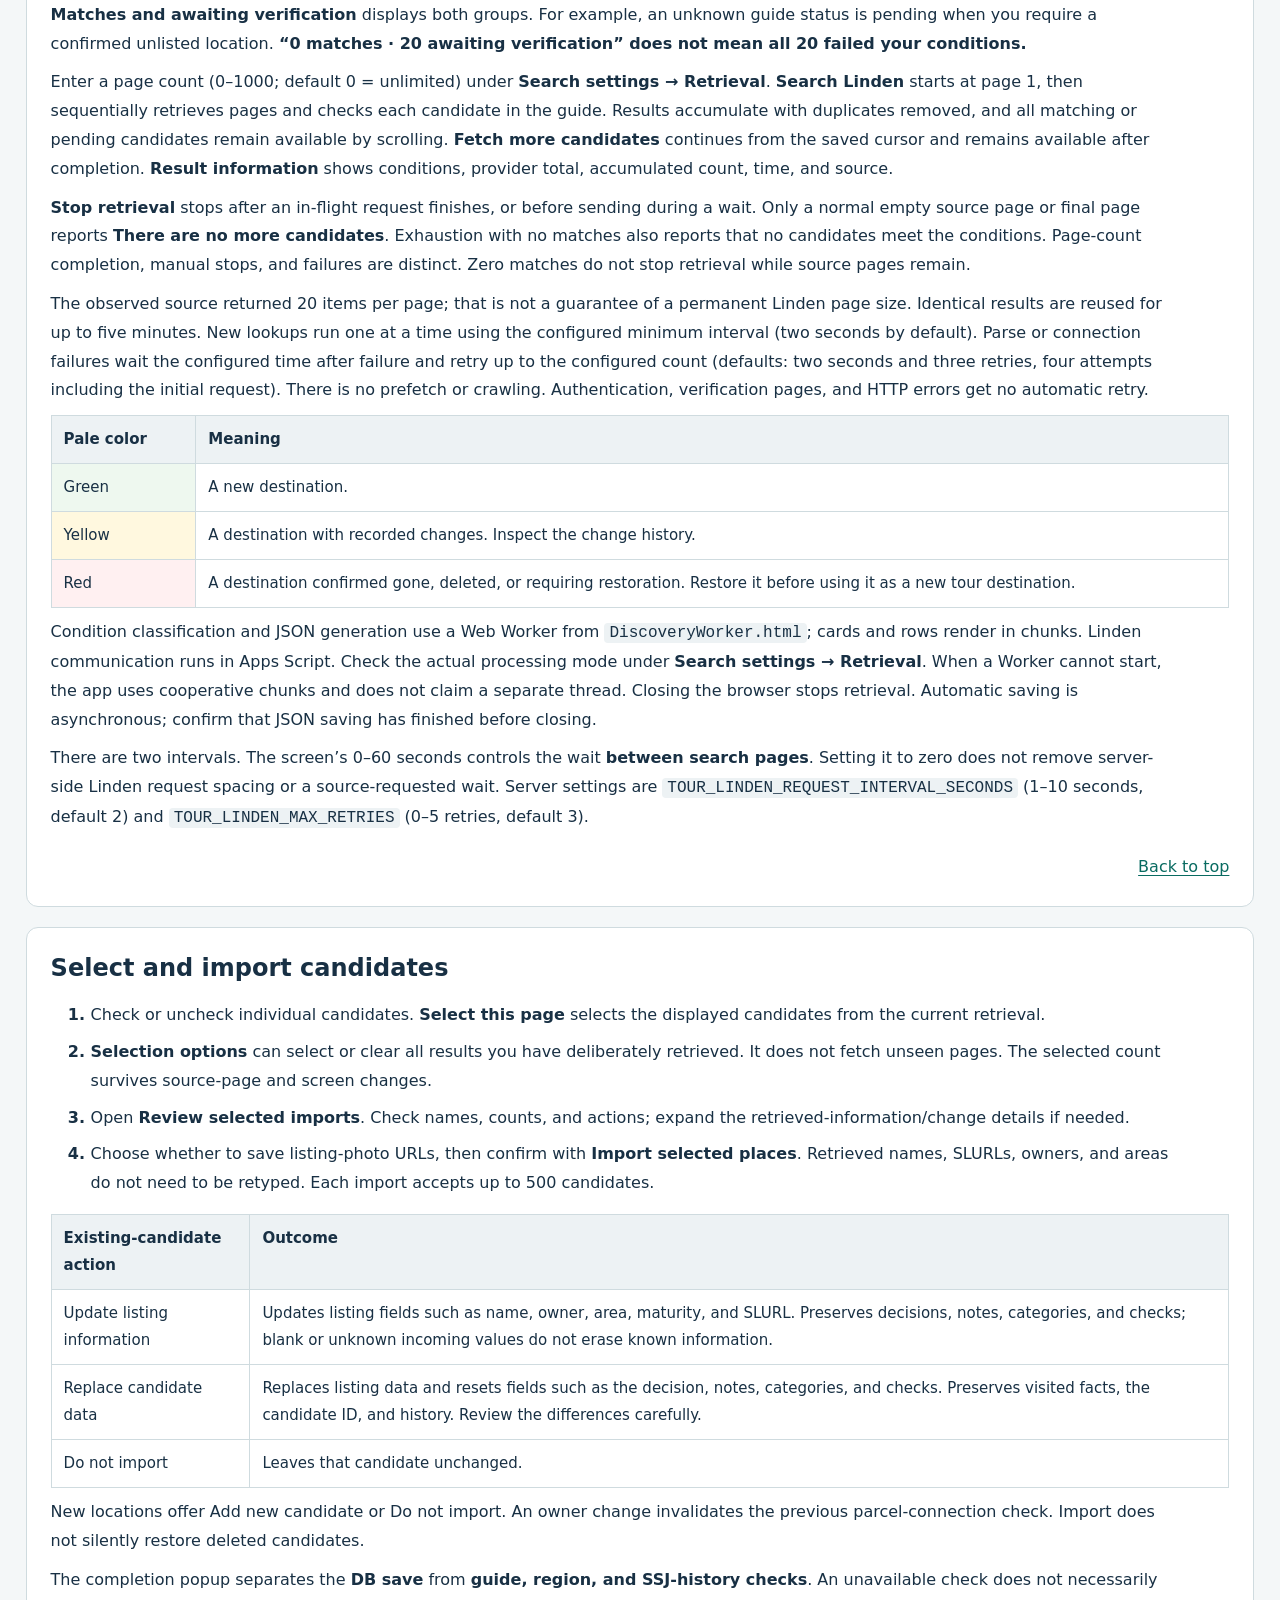
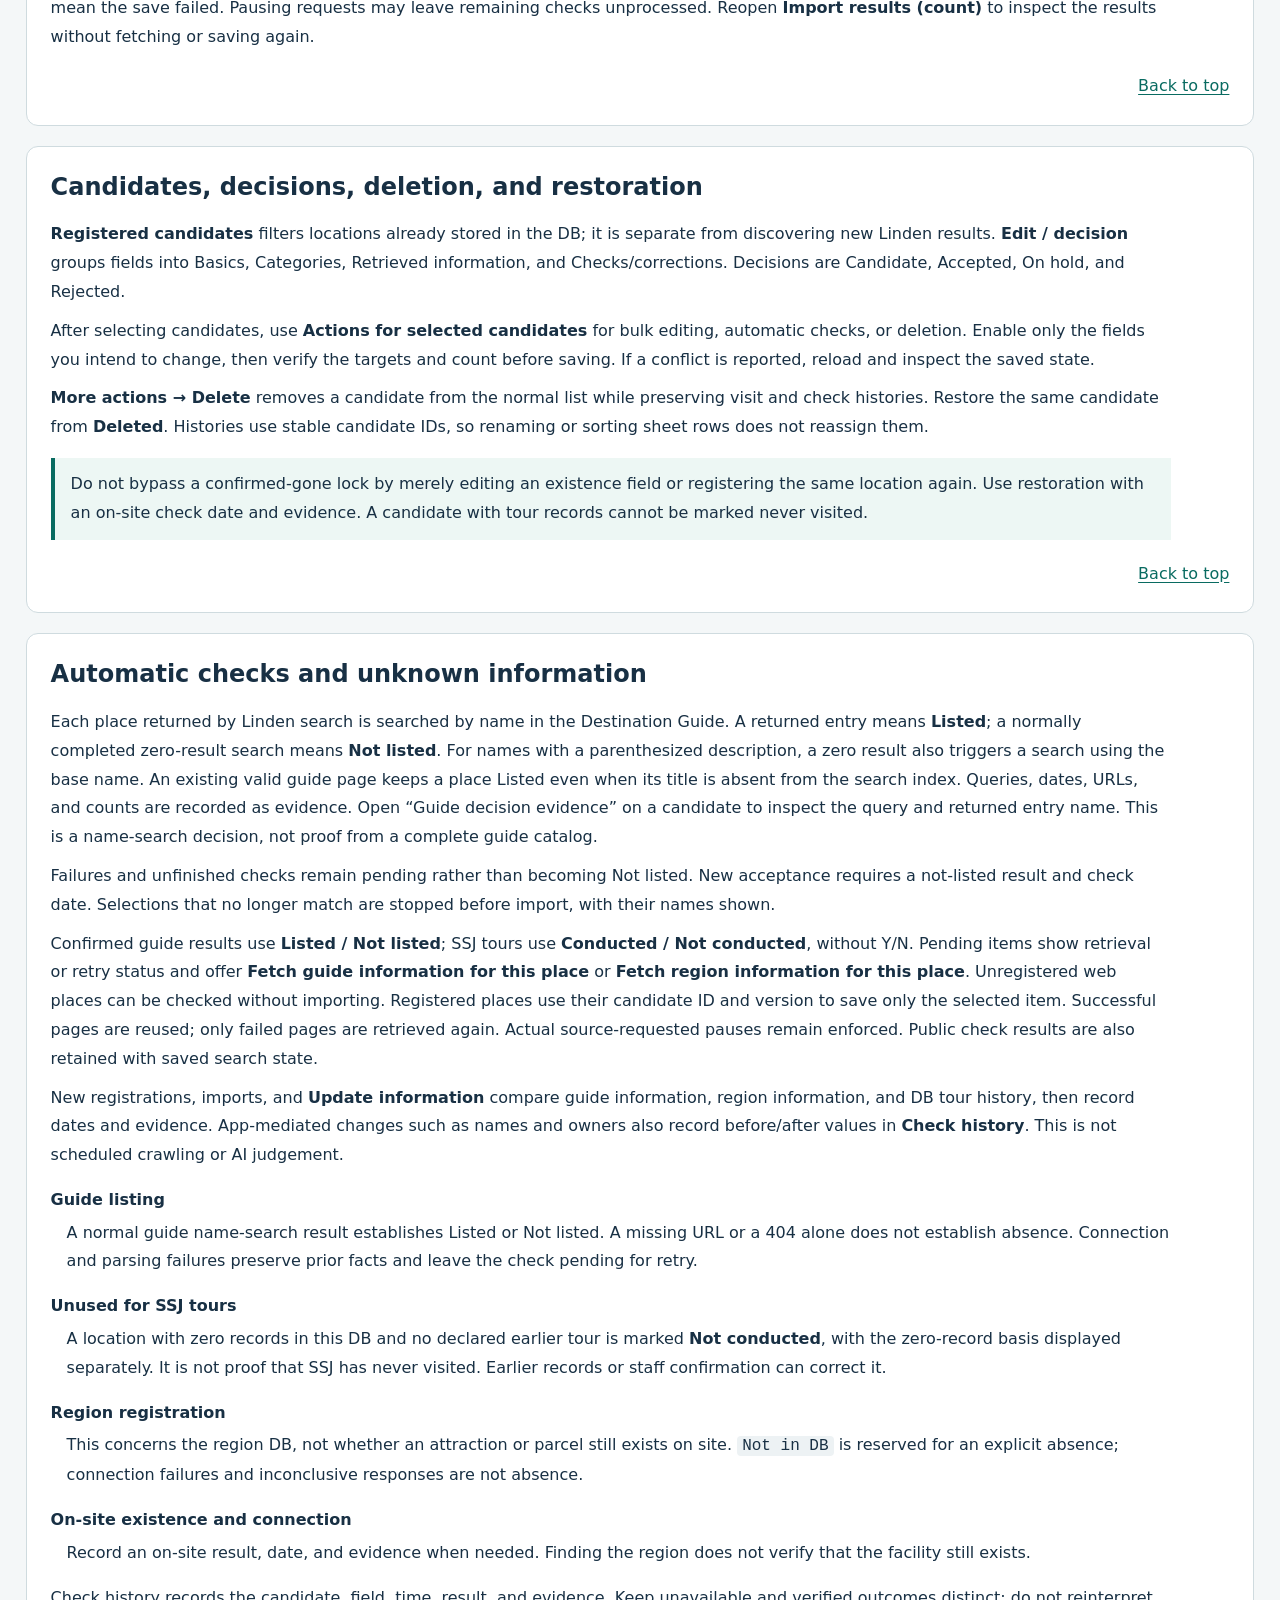
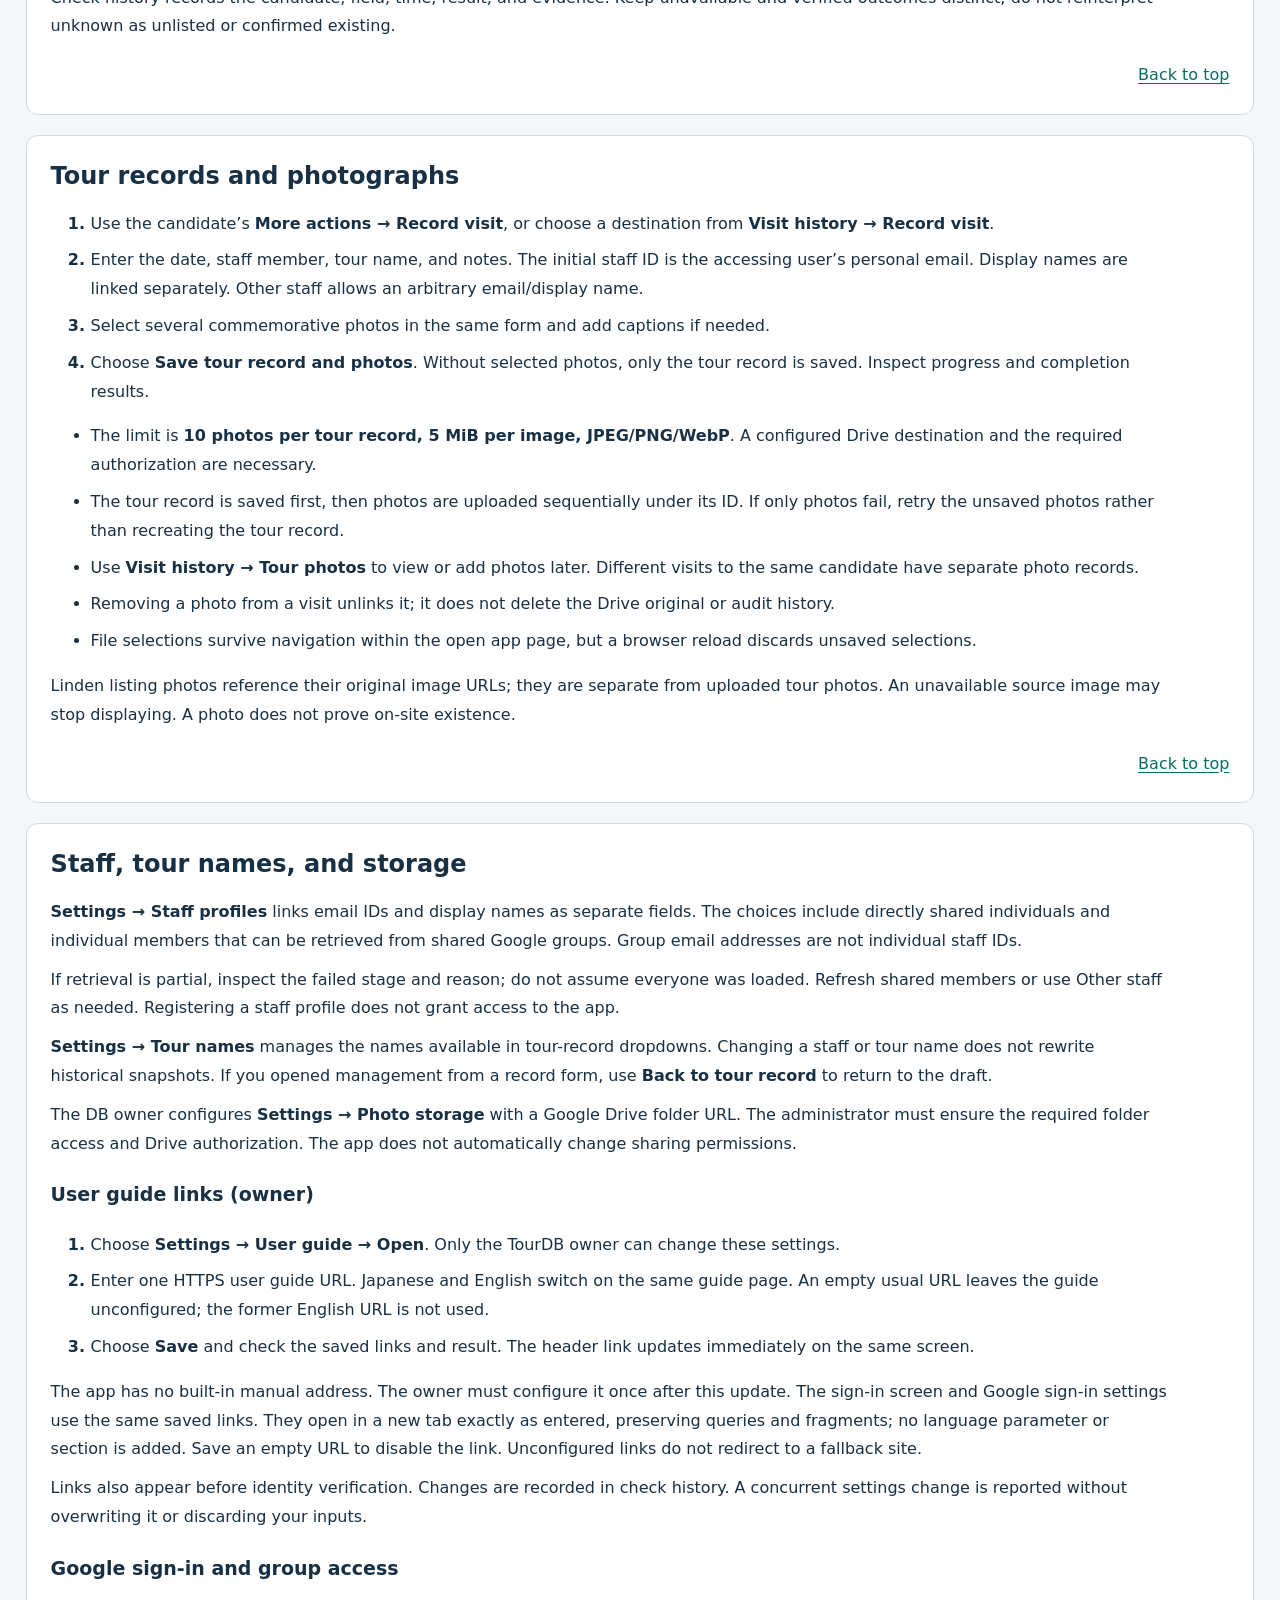
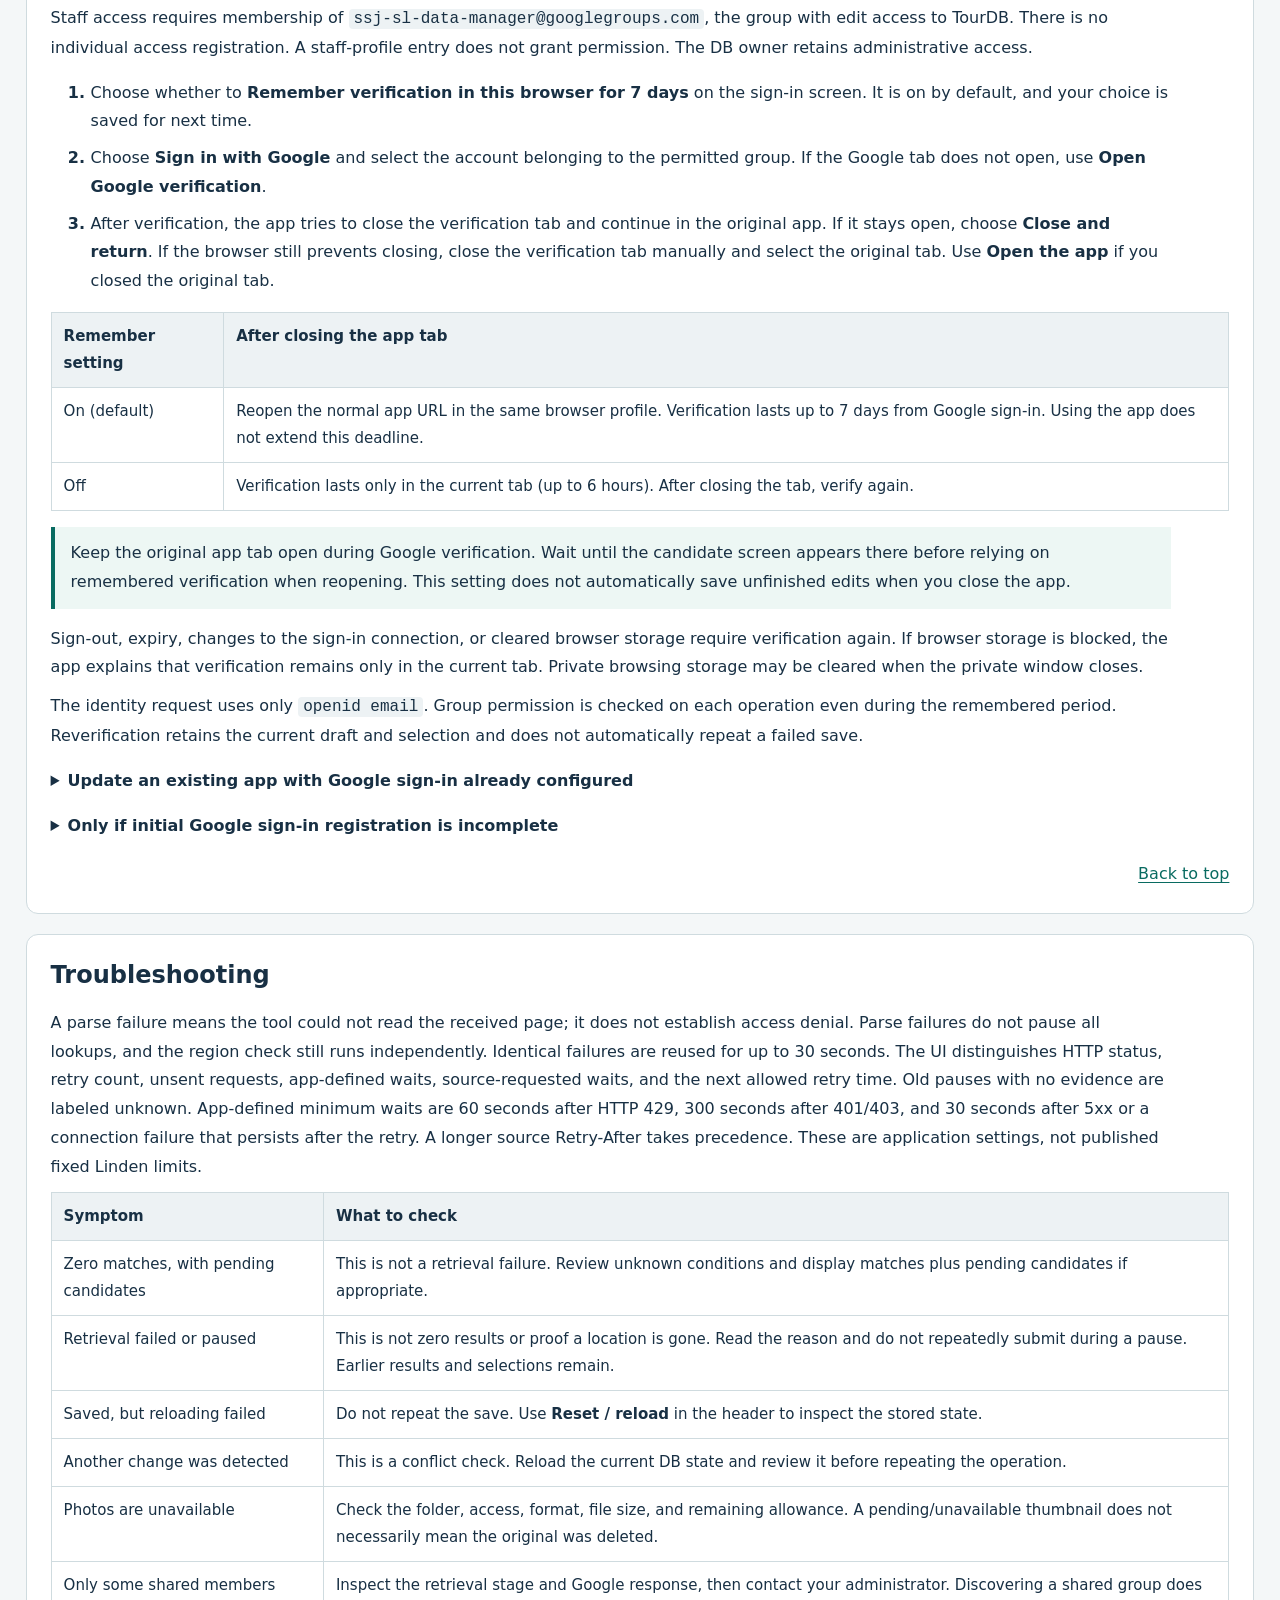
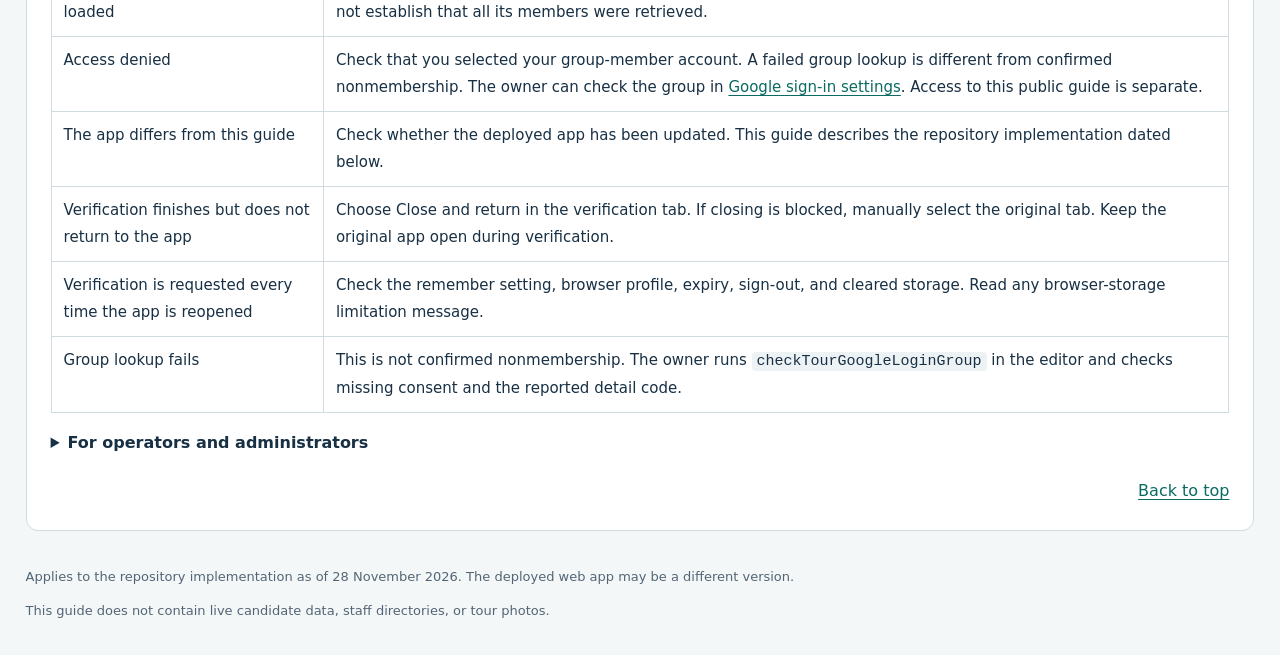
==== commit fd32a68d: "Document popup search notifications and list colors" ====
--- a/index.html
+++ b/index.html
@@ -12,7 +12,7 @@
 <div class="guide-toolbar"><label for="guide-language">Language / 言語</label><select id="guide-language"><option value="auto">自動 / Automatic</option><option value="ja">日本語</option><option value="en">English</option></select></div>
 <div id="guide-body" lang="ja"><a class="skip" href="#content">本文へ移動</a><header><div class="brand">SL TOUR FINDER · JapanHiroba / SupportStaffJapan</div><div class="guide-heading"><h1>取扱説明書</h1></div><p class="subtitle">「Kankou Tour」の行き先検索から、候補選定・ツアーの実施記録まで。</p><nav aria-label="説明書の案内"><a href="#start">最初の操作</a><a href="#trouble">困ったとき</a></nav></header>
 <main id="content"><p class="muted">更新日：2026年11月28日。現行ソースの操作説明です。公開中のアプリへ反映済みかは別途確認してください。</p><details class="toc" open><summary>目次</summary><ol><li><a href="#start">まず使ってみる</a></li><li><a href="#navigation">画面と基本操作</a></li><li><a href="#search">検索設定と条件の組み合わせ</a></li><li><a href="#resume">検索の続きを保存・再開</a></li><li><a href="#results">一致・確認待ち・取得件数の読み方</a></li><li><a href="#import">候補を選んで取り込む</a></li><li><a href="#candidates">登録済み候補・採否・削除と復元</a></li><li><a href="#checks">自動確認と「未確認」の扱い</a></li><li><a href="#tours">ツアー実施記録と記念写真</a></li><li><a href="#settings">担当者・ツアー名・保存先</a></li><li><a href="#trouble">困ったとき</a></li></ol></details><section id="start" aria-labelledby="h-start"><h2 id="h-start">まず使ってみる</h2><p>SL Tour Finderは、JapanHirobaのSupportStaffJapanが行う「Kankou Tour」の行き先を探し、候補の選定と実施記録を管理するWebアプリです。主な用途は景観・撮影・散策です。</p><ol><li>運用担当者から案内されたWebアプリURLを開きます。利用には指定グループへの所属が必要です。本人確認画面が出た場合は「Googleでログイン」で所属アカウントを選びます。<a href="#google-login">ログインと初回設定</a>を参照してください。Lindenの公開情報を探すためにSecond Lifeへログインする必要はありません。</li><li>「Linden検索」→「検索設定」を開きます。初回はSSJツアー向け（未実施・公式未掲載）、検索語は <code>*</code> です。空欄も同じ扱いです。保存した検索がある場合は、前回の条件と取得結果を復元します。</li><li>必要なら条件セットや個別条件を変更します。成熟カテゴリ・面積・カテゴリー等の追加条件は未適用から始まります。「完了」で戻ります。</li><li>「Lindenで検索」を押します。候補を読み、登録したい場所にチェックします。</li><li>「選択した候補の取り込みを確認」で処理方法を確認して保存します。完了後の「取り込み結果」で、DB保存と照合結果を別々に確認します。</li><li>ツアーを行ったら「実施を記録」で日付・担当者・ツアー名・メモ・記念写真を保存します。</li></ol><aside>ツアーの目安は約1時間ですが、面積だけで適性を確定しません。見どころ・散策ルート・撮影スポットを見て判断し、候補のメモに残してください。</aside><a class="back" href="#top">先頭へ戻る</a></section>
-<section id="navigation" aria-labelledby="h-navigation"><h2 id="h-navigation">画面と基本操作</h2><div class="table-wrap"><table><thead><tr><th>タブ</th><th>用途</th></tr></thead><tbody><tr><td>Linden検索</td><td>Lindenの公開Webから新しい候補を探して取り込む。</td></tr><tr><td>登録済み候補</td><td>DB内の候補を絞り込み、編集・採否変更・一括操作を行う。</td></tr><tr><td>実施履歴</td><td>ツアーの実施記録と、その回に関連付けた記念写真を見る。</td></tr><tr><td>確認履歴</td><td>確認日時・根拠・名称や所有者等の変更前後を確認する。</td></tr><tr><td>削除済み</td><td>削除した候補を確認して復元する。</td></tr><tr><td>設定</td><td>担当者・ツアー名・記念写真の保存先を管理する。所有者は取説URLとGoogleログインも設定する。</td></tr></tbody></table></div><p>検索条件は1つの「検索設定」ポップアップで編集します。候補編集、取り込み確認、実施記録等も対象名が表示されたポップアップで行います。メイン画面の件数・選択数・状態表示を確認してから操作してください。</p><p>Linden検索は、今回の取得分のうち条件と表示グループに該当する候補を<strong>全件表示</strong>します。表示件数指定や表示用のページ送りはありません。ほかの4つのデータ画面では、カード／一覧、6・12・24・48件表示、ページ送りを利用できます。</p><p>上部の「Language / 言語」は自動／日本語／Englishを切り替えます。自動はブラウザーの最優先言語に従います。「全画面」がGoogleのフレーム制限で使えない場合は、表示可能な領域内で拡張します。狭い・低い画面では全体スクロールで操作と全文に到達できます。</p><aside>検索設定の指定や候補の選択は画面内の移動でも保持しますが、保存したことにはなりません。候補編集などの未保存入力は、閉じる前に保存結果を確認してください。ブラウザー自体の再読み込み・終了では未保存入力や選択ファイルを失うことがあります。保存結果を確認してから閉じてください。</aside><p>検索結果・登録済み候補のカードや一覧行の名前・余白をクリックすると、対象の「詳細・操作」が開きます。名前はキーボードでも操作できます。チェック、リンク、操作ボタンは独立して動きます。「メモ(注記・確認根拠など)」はカードと一覧に表示し、詳細では全文を読めます。登録済み候補と同じWeb結果にもメモを表示しますが、公開検索JSONには保存しません。</p><div class="table-wrap"><table><thead><tr><th>操作</th><th>読み直す・保持する内容</th></tr></thead><tbody><tr><td>上部の「リセット読み込み」</td><td>保存済みDBを読み直します。DB初期化やLindenの再検索ではありません。未保存の編集をDBへ保存する操作でもありません。</td></tr><tr><td>検索JSONの保存・読み込み</td><td>Linden検索の続きだけを保存・復元します。候補DB・履歴・写真・Googleログイン設定のバックアップではありません。</td></tr><tr><td>本人確認の7日間保持</td><td>Googleでの再確認を省く設定です。未保存の編集や選択写真を保存する機能ではありません。</td></tr><tr><td>ブラウザーの再読み込み・タブ終了</td><td>未保存入力・選択ファイルは失われる場合があります。保存結果を確認し、Linden検索の続きは必要に応じてJSONにも保存してください。</td></tr></tbody></table></div><a class="back" href="#top">先頭へ戻る</a></section>
+<section id="navigation" aria-labelledby="h-navigation"><h2 id="h-navigation">画面と基本操作</h2><div class="table-wrap"><table><thead><tr><th>タブ</th><th>用途</th></tr></thead><tbody><tr><td>Linden検索</td><td>Lindenの公開Webから新しい候補を探して取り込む。</td></tr><tr><td>登録済み候補</td><td>DB内の候補を絞り込み、編集・採否変更・一括操作を行う。</td></tr><tr><td>実施履歴</td><td>ツアーの実施記録と、その回に関連付けた記念写真を見る。</td></tr><tr><td>確認履歴</td><td>確認日時・根拠・名称や所有者等の変更前後を確認する。</td></tr><tr><td>削除済み</td><td>削除した候補を確認して復元する。</td></tr><tr><td>設定</td><td>担当者・ツアー名・記念写真の保存先を管理する。所有者は取説URLとGoogleログインも設定する。</td></tr></tbody></table></div><p>検索条件は1つの「検索設定」ポップアップで編集します。候補編集、取り込み確認、実施記録等も対象名が表示されたポップアップで行います。メイン画面の件数・選択数・状態表示を確認してから操作してください。</p><p>検索の保存・復元の警告、復元通知、Lindenの取得終了・停止の内容は、結果操作欄の<strong>「通知」</strong>からポップアップで確認します。要確認の通知はボタンに表示し、自動で編集画面を開き直しません。閉じた後も「通知」で再確認できます。保存できない場合はポップアップから検索JSONを保存できます。取得中の進捗と停止操作は引き続き表示します。一覧の列見出しはボタンと同じグリーンに白文字、その上の操作エリアはグレーです。候補の新規・変更・消滅を表す淡い行色は別に維持します。</p><p>Linden検索は、今回の取得分のうち条件と表示グループに該当する候補を<strong>全件表示</strong>します。表示件数指定や表示用のページ送りはありません。ほかの4つのデータ画面では、カード／一覧、6・12・24・48件表示、ページ送りを利用できます。</p><p>上部の「Language / 言語」は自動／日本語／Englishを切り替えます。自動はブラウザーの最優先言語に従います。「全画面」がGoogleのフレーム制限で使えない場合は、表示可能な領域内で拡張します。狭い・低い画面では全体スクロールで操作と全文に到達できます。</p><aside>検索設定の指定や候補の選択は画面内の移動でも保持しますが、保存したことにはなりません。候補編集などの未保存入力は、閉じる前に保存結果を確認してください。ブラウザー自体の再読み込み・終了では未保存入力や選択ファイルを失うことがあります。保存結果を確認してから閉じてください。</aside><p>検索結果・登録済み候補のカードや一覧行の名前・余白をクリックすると、対象の「詳細・操作」が開きます。名前はキーボードでも操作できます。チェック、リンク、操作ボタンは独立して動きます。「メモ(注記・確認根拠など)」はカードと一覧に表示し、詳細では全文を読めます。登録済み候補と同じWeb結果にもメモを表示しますが、公開検索JSONには保存しません。</p><div class="table-wrap"><table><thead><tr><th>操作</th><th>読み直す・保持する内容</th></tr></thead><tbody><tr><td>上部の「リセット読み込み」</td><td>保存済みDBを読み直します。DB初期化やLindenの再検索ではありません。未保存の編集をDBへ保存する操作でもありません。</td></tr><tr><td>検索JSONの保存・読み込み</td><td>Linden検索の続きだけを保存・復元します。候補DB・履歴・写真・Googleログイン設定のバックアップではありません。</td></tr><tr><td>本人確認の7日間保持</td><td>Googleでの再確認を省く設定です。未保存の編集や選択写真を保存する機能ではありません。</td></tr><tr><td>ブラウザーの再読み込み・タブ終了</td><td>未保存入力・選択ファイルは失われる場合があります。保存結果を確認し、Linden検索の続きは必要に応じてJSONにも保存してください。</td></tr></tbody></table></div><a class="back" href="#top">先頭へ戻る</a></section>
 <section id="search" aria-labelledby="h-search"><h2 id="h-search">検索設定と条件の組み合わせ</h2><p>「完了」・閉じる・Escapeは指定を保持して戻るだけです。検索語のEnterでも取得しません。メイン画面の<strong>「Lindenで検索」</strong>またはDBの検索ボタンで条件を反映します。未反映の変更がある場合は、その旨を表示します。</p><div class="table-wrap"><table><thead><tr><th>タブ</th><th>設定する内容</th></tr></thead><tbody><tr><td>基本</td><td>条件セット、検索語、成熟カテゴリ、行き先ガイド掲載、SSJ実施状況。</td></tr><tr><td>面積</td><td>範囲指定、下限・上限の㎡、対象パーセル／対象パーセル合計／リージョン全体。</td></tr><tr><td>カテゴリー</td><td>プリセットと独自カテゴリーの複数チェック。独自名は1件ずつ追加し、カンマ区切りにしない。</td></tr><tr><td>追加条件</td><td>登録済みDBの現地存続、同所有者区画との接続、採否、確認日の新しさ。</td></tr><tr><td>取得</td><td>ページ数（0〜1000、既定0＝無制限）。検索ページの取得間隔は初期値0秒、0〜60秒で変更。</td></tr><tr><td>保存・再開</td><td>Linden検索の設定・取得済み候補・選択・表示状態をJSONで保存・読み込み。</td></tr></tbody></table></div><ul><li>追加条件の「適用しない（全て出る）」は、その項目では制限しないという意味です。未確認も含みます。</li><li>成熟カテゴリはGeneral／Moderate／Adultの<strong>複数チェック</strong>です。選択同士はOR、ほかの条件とはANDです。3つを明示指定した場合は成熟カテゴリ未確認の場所を含みません。</li><li>カテゴリーも複数選択内はOR、ほかの条件とはANDです。未適用なら独自カテゴリー・未分類も含みます。新しいWeb候補のカテゴリーは自動推定しません。</li><li>面積に固定の最低値はありません。範囲を指定した場合は取得した面積と対象範囲を使います。面積未確認は指定値に合うと見なしません。</li><li>現地存続・区画接続は既定の必須条件ではありません。「接続なし」は同じ所有者の別区画と地続きではないという確認です。</li></ul><p>公開取得できる成熟カテゴリには制限があります。Adultだけの指定は取得不可、ほかとの併用では取得できる結果を残してAdult取得不能を案内します。SLアカウントのログインや制限回避は行いません。</p><a class="back" href="#top">先頭へ戻る</a></section>
 <section id="resume" aria-labelledby="h-resume"><h2 id="h-resume">検索の続きを保存・再開</h2><p>対象は<strong>Linden検索の設定・状態</strong>です。登録済みDB本体やアプリ全設定のバックアップではありません。</p><ul><li>含めるもの：検索語・条件、取得済み候補、取得元ページ・取得日時、取得方法・ページ数・取得間隔・続きの位置、公開照会結果、候補の選択と取り込み方法、カード／一覧・表示グループ・スクロール位置。</li><li>含めないもの：DB本体、候補編集の未保存メモ、実施履歴・確認履歴、担当者名簿、写真本体、写真保存先設定。ファイルには対象を識別する利用者・DBの識別情報が含まれます。</li></ul><ol><li>「検索設定 → 保存・再開」を開きます。</li><li>「Linden検索の続きをJSON保存」で <code>SL-Tour-Finder-Linden-search.json</code> をダウンロードします。保存先はブラウザーの設定に従います。</li><li>再開する時は同じGoogle利用者・DBのアプリを開き、「Linden検索のJSONを読み込む」でそのファイルを選びます。</li></ol><p>ブラウザーを閉じると処理は停止します。読み込みは検索の続きを表示するだけです。「追加取得」で取得を続けます。候補のDB登録・自動照合・Lindenへの再検索は行いません。別の利用者・別DB・形式不正のファイルは拒否し、現在の状態を保持します。</p><p>同じブラウザーで保存機能が使える場合は、前回の検索を自動復元します。保存できない場合や大量取得でブラウザーの容量を超えた場合は画面で通知します。JSON保存を利用してください（読込上限64 MiB）。JSONは<strong>保存操作をした時点</strong>の記録なので、閉じる前に保存し直してください。保存済み結果の取得日時は更新されません。古い結果を更新する時は「Lindenで検索」を押します。</p><a class="back" href="#top">先頭へ戻る</a></section><section id="results" aria-labelledby="h-results"><h2 id="h-results">一致・確認待ち・取得件数の読み方</h2><dl><dt>一致</dt><dd>取得情報とDB記録から、指定した条件に合うと判定した候補です。SSJ未実施には後述の仮登録が含まれる場合があります。</dd><dt>確認待ち</dt><dd>未確認の項目があり、条件に合うか確定できない候補です。条件一致済みでも、条件不一致でもありません。</dd><dt>不一致</dt><dd>指定した条件に合わないと判定した候補です。</dd></dl><p>「一致と確認待ち」は両方を表示する設定です。例えば公式未掲載を指定した時、掲載有無が未確認なら確認待ちです。<strong>「一致0件・確認待ち20件」は、20件が不一致という意味ではありません。</strong></p><p>「検索設定 → 取得」で、ページ数を指定します（0〜1000、既定0＝無制限）。「Lindenで検索」で1ページ目から開始し、ページ取得と候補ごとのガイド検索を順番に行います。候補は重複を除いて累積し、スクロールして全件読めます。「追加取得」は続きから取得し、完了後も押せます。「取得情報」で条件・掲載総数・累計件数・日時・参照元を確認します。</p><p>「取得を停止」で途中停止できます。通常の空ページまたは最終ページに達した時だけ<strong>「もうこれ以上の候補はありません」</strong>と表示します。全取得後に一致0件なら条件一致する候補がないことも案内します。指定ページ数での停止、途中停止、失敗は別表示です。条件一致0件でも取得元に続きがあれば継続します。</p><p>確認できた取得元は1ページ20件でした。検索ページの取得間隔は「検索設定 → 取得」で0〜60秒、初期値0秒です。掲載判定は5件ずつまとめて送り、候補ごとのブラウザー側の待機を入れません。判定中も閲覧・表示切替・選択・取り込み確認・候補の編集保存を続けられます。保存・手動照会を優先します。進捗は専用欄へ表示し、操作結果の通知を上書きしません。サーバー側の待機指定・運用間隔が長ければそちらを優先します。同じ照会は5分再利用し、並列取得しません。サーバー内部の解析・通信失敗の再試行は運用設定（未設定時2秒・再試行3回）に従います。認証要求・確認用画面・拒否・回数制限では停止します。</p><div class="table-wrap"><table><thead><tr><th>淡い色</th><th>意味</th></tr></thead><tbody><tr><td class="new">緑</td><td>新規の行き先。</td></tr><tr><td class="changed">黄</td><td>記録後に変更があった行き先。変更履歴を確認する。</td></tr><tr><td class="gone">赤</td><td>消滅確認済み・削除済み等、復元が必要な行き先。復元まで新たな行き先に使えない。</td></tr></tbody></table></div><p>検索の条件判定とJSON生成は <code>DiscoveryWorker.html</code> のWeb Workerで処理し、カード・行は小分けに描画します。Lindenへの通信はApps Script側です。「検索設定 → 取得」で実際の処理方式を確認してください。Workerを使えない場合は画面と協調する分割処理へ切り替え、別スレッドで動いたとは表示しません。ブラウザーを閉じると取得は停止します。自動保存は非同期なので、閉じる前にJSON保存の完了を確認してください。</p><p>取得間隔には2種類あります。画面の0〜60秒は<strong>検索ページ間</strong>の待機です。0秒でも、サーバー側のLinden照会間隔や取得先の待機指定は省略しません。サーバー側は <code>TOUR_LINDEN_REQUEST_INTERVAL_SECONDS</code>（1〜10秒、既定2）と <code>TOUR_LINDEN_MAX_RETRIES</code>（0〜5回、既定3）で設定します。</p><a class="back" href="#top">先頭へ戻る</a></section>
 <section id="import" aria-labelledby="h-import"><h2 id="h-import">候補を選んで取り込む</h2><ol><li>個別のチェックで候補をON/OFFします。「このページを全選択」は、現在表示している取得分が対象です。</li><li>「選択の操作」で手動取得済みの結果全体を選択・解除できます。未取得ページを取得する操作ではありません。選択数は別の取得元や画面へ移動しても保持します。</li><li>「選択した候補の取り込みを確認」を開きます。対象名・件数・処理方法を確認し、必要なら「取得情報・変更内容を見る」を開きます。</li><li>掲載写真のURLを保存するか選び、「選択した候補を取り込む」で確定します。取得済みの名称・SLURL・所有者・面積等を再入力する必要はありません。一括取り込みは1回500件までです。</li></ol><div class="table-wrap"><table><thead><tr><th>登録済み候補の処理</th><th>結果</th></tr></thead><tbody><tr><td>掲載情報を更新</td><td>名称・所有者・面積・成熟カテゴリ・SLURL等を更新。既存の採否・メモ・カテゴリー・確認結果を保持し、空欄や未確認で既知の情報を消さない。</td></tr><tr><td>候補データを置き換え</td><td>取得情報へ置き換え、採否・メモ・カテゴリー・確認項目等を初期状態へ戻す。訪問済みの事実、候補ID、履歴は保持する。差分をよく確認する。</td></tr><tr><td>取り込まない</td><td>その候補を変更しない。</td></tr></tbody></table></div><p>新規候補は新規登録／取り込まないを選べます。所有者変更時は、以前の所有者に対する接続確認を未確認へ戻します。削除済み候補は取り込みで自動復元しません。</p><p>完了後の「取り込み結果」は、<strong>DB保存</strong>と<strong>公式掲載・リージョン・SSJ実施状況の照合</strong>を分けて表示します。「照合不能」は必ずしも保存失敗ではありません。休止中は残りの確認が未処理になる場合があります。閉じた後も「取り込み結果（件数）」で再表示できます。結果を見るだけで再照会・再保存はしません。</p><a class="back" href="#top">先頭へ戻る</a></section>
@@ -23,7 +23,7 @@
 <section id="trouble" aria-labelledby="h-trouble"><h2 id="h-trouble">困ったとき</h2><p>「ツールが解析できない」は受信したページを読めなかった状態で、アクセス拒否とは別です。解析失敗では全照会を休止せず、リージョン照会も独立して実行します。同じ失敗は30秒以内では再利用します。HTTP応答コード、再試行回数、未送信、アプリ設定の待機と取得先の待機指定、再試行可能時刻を分けて表示します。旧版の待機は理由不明と表示し、Lindenの制限だと断定しません。HTTP 429は最低60秒、401／403は最低300秒、5xx・再試行後の通信失敗は最低30秒をアプリ側で設定し、取得先の待機指定が長い時はそちらを優先します。これらの秒数はLinden公式の固定上限ではありません。</p><div class="table-wrap"><table><thead><tr><th>表示・症状</th><th>確認すること</th></tr></thead><tbody><tr><td>一致0件・確認待ちがある</td><td>取得失敗ではありません。条件の未確認項目を確認し、必要なら一致と確認待ちを表示します。</td></tr><tr><td>取得失敗・休止</td><td>0件や消滅とは扱いません。表示された理由を確認し、休止時間中に連打しないでください。前回の結果と選択は保持します。</td></tr><tr><td>保存成功・再取得失敗</td><td>同じ保存を繰り返さず、上部の「リセット読み込み」で保存済みの状態を確認します。</td></tr><tr><td>他の変更がある</td><td>競合確認です。現在のDBを再取得し、変更内容を確認してから操作し直します。</td></tr><tr><td>写真が使えない</td><td>保存先・権限・対応形式・サイズ・残り枚数を確認します。縮小画像の準備待ちや取得不能は、原本削除とは限りません。</td></tr><tr><td>共有メンバーが一部</td><td>取得段階とGoogle応答を確認し、運用担当者へ連絡します。共有先グループが見つかることと、中の個人全員を取得できることは別です。</td></tr><tr><td>Access denied</td><td>所属しているGoogleアカウントを選んだか確認してください。照会の失敗は非メンバーとは別です。所有者は<a href="#google-login">Googleログイン設定</a>で指定グループを照会します。公開説明書の閲覧権限とは別です。</td></tr><tr><td>説明書と画面が違う</td><td>運用中のアプリが現行版へ更新されているか確認してください。この説明書は下記日付のリポジトリ実装を対象にしています。</td></tr><tr><td>本人確認後も元の画面に戻れない</td><td>確認用タブの「このタブを閉じて戻る」を使い、閉じなければ手動で元のタブを選びます。本人確認中は元のアプリを開いたままにしてください。</td></tr><tr><td>開き直すたびに本人確認が出る</td><td>保持がONか、同じブラウザープロファイルか、期限・ログアウト・保存消去がないか確認します。保存制限時の案内も確認してください。</td></tr><tr><td>グループ照会が失敗する</td><td>非メンバーと決まったわけではありません。所有者はエディターで <code>checkTourGoogleLoginGroup</code> を実行し、不足承認と表示された詳細コードを確認します。</td></tr></tbody></table></div><details><summary>運用担当者・管理者向け</summary><p>Apps Scriptの「プロジェクトの設定 → スクリプト プロパティ」で、<code>TOUR_LINDEN_REQUEST_INTERVAL_SECONDS</code>（秒、整数1〜10、既定2）と<code>TOUR_LINDEN_MAX_RETRIES</code>（回、整数0〜5、既定3）を設定できます。3回は初回を除いた再試行で、最大4回取得します。0回なら初回のみです。不正値は照会せず設定エラーを表示します。設定変更は次の実取得から反映し、有効なキャッシュは再取得しません。通常の照会にも同じ最小開始間隔を使い、取得先の待機指定と明示的な拒否は優先します。</p><p>保存先DB・既存シート・候補IDの対応を保って更新してください。通常のコード更新でDB初期化を再実行しません。ソースは指定された所有者実行に揃えました。Google側の初回設定と実メンバーによる確認は必要です。既存マニフェスト全体の上書きや、共有・公開範囲の緩和で解決しないでください。写真保存や共有名簿の取得は追加承認や閲覧権限に依存します。</p><p>この説明書は機能と操作の説明です。公開済みアプリ・Google上の保存・全端末の表示を動作保証するものではありません。プレビューはGoogleへ書き込まず、ライブのLinden検索・Drive保存を代替しません。AI連携・定期巡回は実装していません。</p></details><a class="back" href="#top">先頭へ戻る</a></section></main><footer><p>対象：2026年11月28日時点のリポジトリ実装。公開中のWebアプリの更新状況とは区別します。</p><p>この説明書には候補DB・名簿・写真の実データは含まれません。</p></footer></div>
 <template id="guide-english"><a class="skip" href="#content">Skip to content</a><header><div class="brand">SL TOUR FINDER · JapanHiroba / SupportStaffJapan</div><div class="guide-heading"><h1>User Guide</h1></div><p class="subtitle">From finding Kankou Tour destinations to managing candidates and tour records.</p><nav aria-label="Guide navigation"><a href="#start">Quick start</a><a href="#trouble">Troubleshooting</a></nav></header>
 <main id="content"><p class="muted">Updated 28 November 2026. These instructions describe the current source; deployment of this version must be checked separately.</p><details class="toc" open><summary>Contents</summary><ol><li><a href="#start">Get started</a></li><li><a href="#navigation">Screens and navigation</a></li><li><a href="#search">Search settings and conditions</a></li><li><a href="#resume">Save and resume a search</a></li><li><a href="#results">Matches, pending checks, and result counts</a></li><li><a href="#import">Select and import candidates</a></li><li><a href="#candidates">Candidates, decisions, deletion, and restoration</a></li><li><a href="#checks">Automatic checks and unknown information</a></li><li><a href="#tours">Tour records and photographs</a></li><li><a href="#settings">Staff, tour names, and storage</a></li><li><a href="#trouble">Troubleshooting</a></li></ol></details><section id="start" aria-labelledby="h-start"><h2 id="h-start">Get started</h2><p>SL Tour Finder helps JapanHiroba’s SupportStaffJapan find destinations for Kankou Tour, manage candidate locations, and keep tour records. It is intended mainly for scenery, photography, and walking.</p><ol><li>Open the web app URL supplied by your administrator. Use an account belonging to the designated group. If identity confirmation appears, choose Sign in with Google. See <a href="#google-login">sign-in and initial setup</a>. Searching public Linden information does not require a Second Life login.</li><li>Open <strong>Linden search → Search settings</strong>. The first search defaults to SSJ tour conditions: not toured and not guide-listed, with <code>*</code> as the keyword. A blank keyword means the same thing. If a saved search exists, its conditions and retrieved results are restored.</li><li>Adjust the condition set or individual conditions as needed. Optional maturity, area, and category restrictions start disabled. Choose <strong>Done</strong>.</li><li>Choose <strong>Search Linden</strong>. Read the results and check the locations you want to register.</li><li>Choose <strong>Review selected imports</strong>, review the actions, and save. In the completion popup, check the DB save outcome separately from the automatic checks.</li><li>After a tour, use <strong>Record visit</strong> to save the date, staff member, tour name, notes, and photographs.</li></ol><aside>A tour is intended to last about an hour, but area alone does not establish suitability. Assess sights, walking routes, and photo spots, and record your reasoning in the candidate’s notes.</aside><a class="back" href="#top">Back to top</a></section>
-<section id="navigation" aria-labelledby="h-navigation"><h2 id="h-navigation">Screens and navigation</h2><div class="table-wrap"><table><thead><tr><th>Tab</th><th>Purpose</th></tr></thead><tbody><tr><td>Linden search</td><td>Discover and import new locations from Linden’s public website.</td></tr><tr><td>Registered candidates</td><td>Filter the DB, edit candidates, manage decisions, and perform bulk actions.</td></tr><tr><td>Visit history</td><td>View completed tours and the photographs associated with each tour record.</td></tr><tr><td>Check history</td><td>Inspect check dates, evidence, and before/after changes such as names and owners.</td></tr><tr><td>Deleted</td><td>Review and restore deleted candidates.</td></tr><tr><td>Settings</td><td>Manage staff profiles, tour names, and the photo storage folder.</td></tr></tbody></table></div><p>All search conditions belong to one <strong>Search settings</strong> popup. Candidate editing, import review, and tour recording also use popups naming their targets. Check the result count, selected count, and operation status before proceeding.</p><p>Linden search displays <strong>all eligible candidates from the currently retrieved result page</strong>, subject to your conditions and result-group selection. It has no local page-size selector or display paging. The other four data screens retain Cards/List, 6/12/24/48 items per page, and page navigation.</p><p>Use <strong>Language / 言語</strong> in the header for Automatic, Japanese, or English. Automatic follows the browser’s highest-priority language. If Google’s frame policy prevents full screen, the app expands within the available area. Small or short windows use scrolling to keep content and operations reachable.</p><aside>Search settings and candidate selections are retained when navigating within the open page, but are not thereby saved. Confirm unsaved edits, such as candidate changes, before closing their forms. Reloading or closing the browser can discard unsaved input and selected files. Confirm the save outcome before leaving.</aside><p>Click a result or registered candidate’s name or card/row background to open its details and actions. The name button also supports keyboard use. Selection controls, links and action buttons remain independent. Notes (annotations, verification evidence, etc.) appear in cards and lists, with the full text available in details. Matching web results show registered notes without copying them into the public search JSON.</p><div class="table-wrap"><table><thead><tr><th>Action</th><th>What it reloads or retains</th></tr></thead><tbody><tr><td>Header: Reset / reload</td><td>Reloads the saved DB. It does not initialize the DB, start a new Linden search, or save unfinished edits.</td></tr><tr><td>Search JSON save / load</td><td>Stores and restores the Linden search continuation. It is not a backup of the candidate DB, histories, photos, or Google sign-in configuration.</td></tr><tr><td>Remember verification for 7 days</td><td>Reduces repeated Google identity confirmation. It does not save unfinished edits or selected photo files.</td></tr><tr><td>Browser reload or tab closure</td><td>Unfinished inputs and file selections may be lost. Confirm save results first, and save a search JSON when needed.</td></tr></tbody></table></div><a class="back" href="#top">Back to top</a></section>
+<section id="navigation" aria-labelledby="h-navigation"><h2 id="h-navigation">Screens and navigation</h2><div class="table-wrap"><table><thead><tr><th>Tab</th><th>Purpose</th></tr></thead><tbody><tr><td>Linden search</td><td>Discover and import new locations from Linden’s public website.</td></tr><tr><td>Registered candidates</td><td>Filter the DB, edit candidates, manage decisions, and perform bulk actions.</td></tr><tr><td>Visit history</td><td>View completed tours and the photographs associated with each tour record.</td></tr><tr><td>Check history</td><td>Inspect check dates, evidence, and before/after changes such as names and owners.</td></tr><tr><td>Deleted</td><td>Review and restore deleted candidates.</td></tr><tr><td>Settings</td><td>Manage staff profiles, tour names, and the photo storage folder.</td></tr></tbody></table></div><p>All search conditions belong to one <strong>Search settings</strong> popup. Candidate editing, import review, and tour recording also use popups naming their targets. Check the result count, selected count, and operation status before proceeding.</p><p>Open <strong>Notifications</strong> in the result controls to review search-storage warnings, restoration notices, and retrieval completion or stopping details in a popup. The button marks items needing attention. Notifications do not automatically replace your current editor, and you can reopen them after closing. If browser storage fails, the popup offers a search JSON download. Active progress and Stop retrieval remain visible. List headings use the button green with white text; the controls above use grey. The pale row colors for new, changed and gone destinations remain separate.</p><p>Linden search displays <strong>all eligible candidates from the currently retrieved result page</strong>, subject to your conditions and result-group selection. It has no local page-size selector or display paging. The other four data screens retain Cards/List, 6/12/24/48 items per page, and page navigation.</p><p>Use <strong>Language / 言語</strong> in the header for Automatic, Japanese, or English. Automatic follows the browser’s highest-priority language. If Google’s frame policy prevents full screen, the app expands within the available area. Small or short windows use scrolling to keep content and operations reachable.</p><aside>Search settings and candidate selections are retained when navigating within the open page, but are not thereby saved. Confirm unsaved edits, such as candidate changes, before closing their forms. Reloading or closing the browser can discard unsaved input and selected files. Confirm the save outcome before leaving.</aside><p>Click a result or registered candidate’s name or card/row background to open its details and actions. The name button also supports keyboard use. Selection controls, links and action buttons remain independent. Notes (annotations, verification evidence, etc.) appear in cards and lists, with the full text available in details. Matching web results show registered notes without copying them into the public search JSON.</p><div class="table-wrap"><table><thead><tr><th>Action</th><th>What it reloads or retains</th></tr></thead><tbody><tr><td>Header: Reset / reload</td><td>Reloads the saved DB. It does not initialize the DB, start a new Linden search, or save unfinished edits.</td></tr><tr><td>Search JSON save / load</td><td>Stores and restores the Linden search continuation. It is not a backup of the candidate DB, histories, photos, or Google sign-in configuration.</td></tr><tr><td>Remember verification for 7 days</td><td>Reduces repeated Google identity confirmation. It does not save unfinished edits or selected photo files.</td></tr><tr><td>Browser reload or tab closure</td><td>Unfinished inputs and file selections may be lost. Confirm save results first, and save a search JSON when needed.</td></tr></tbody></table></div><a class="back" href="#top">Back to top</a></section>
 <section id="search" aria-labelledby="h-search"><h2 id="h-search">Search settings and conditions</h2><p><strong>Done</strong>, Close, and Escape retain the settings and return to the main screen. Enter in the keyword field does not fetch results. Apply settings using <strong>Search Linden</strong> or the DB’s Search button. A notice identifies changes not yet applied to the displayed results.</p><div class="table-wrap"><table><thead><tr><th>Tab</th><th>Conditions</th></tr></thead><tbody><tr><td>Basics</td><td>Condition set, keyword, maturity, Destination Guide listing, and SSJ tour history.</td></tr><tr><td>Area</td><td>Optional minimum/maximum in m² and scope: target parcel, target parcels combined, or whole region.</td></tr><tr><td>Categories</td><td>Multiple preset/custom checkboxes. Add custom names individually, not as a comma-separated list.</td></tr><tr><td>Additional conditions</td><td>DB-only on-site existence, connection to the same owner’s other parcels, decision, and check freshness.</td></tr><tr><td>Retrieval</td><td>Pages: 0–1000, default 0 = unlimited. Source-page interval: 0–60 seconds, default 0.</td></tr><tr><td>Save / resume</td><td>Save or load Linden search settings, retrieved candidates, selections, and display state as JSON.</td></tr></tbody></table></div><ul><li><strong>Do not apply (show all)</strong> adds no restriction for that field and includes unknown values.</li><li>Maturity uses <strong>multiple checkboxes</strong> for General, Moderate, and Adult. Selected maturity values use OR; different conditions use AND. Explicitly selecting all three does not include unknown maturity.</li><li>Categories also use OR within the selection and AND with other conditions. An unrestricted category filter includes custom and uncategorized locations. New web results are not automatically assigned categories.</li><li>There is no fixed minimum area. An enabled range uses the retrieved area and its scope. An unknown area is not assumed to meet your numerical limits.</li><li>Existence and parcel connection are optional conditions. “Not connected” means an on-site check found no continuous connection to another parcel owned by the same owner.</li></ul><p>Anonymous maturity access is limited. Adult alone is unavailable; mixed selections retain the results that can be retrieved and identify Adult as unavailable. The app does not request an SL login or bypass these restrictions.</p><a class="back" href="#top">Back to top</a></section>
 <section id="resume" aria-labelledby="h-resume"><h2 id="h-resume">Save and resume a search</h2><p>This saves <strong>Linden search settings and state</strong>, not a backup of the DB or all application settings.</p><ul><li>Included: keyword and conditions; retrieved candidates; source page and retrieval time; retrieval mode, page count, interval, cursor, and public check results; selections and import actions; Cards/List, result-group selection, and scroll position.</li><li>Excluded: the DB itself, unsaved candidate-edit notes, tour/check histories, staff directories, photo files, and photo-folder settings. The file includes user/DB identifiers to validate its target.</li></ul><ol><li>Open <strong>Search settings → Save / resume</strong>.</li><li>Choose <strong>Save Linden search to JSON</strong> to download <code>SL-Tour-Finder-Linden-search.json</code>. Your browser determines the download location.</li><li>To resume, open the app for the same Google user and DB, then select that file using <strong>Load Linden search JSON</strong>.</li></ol><p>Closing the browser stops retrieval. Loading only restores the search view; use <strong>Fetch more candidates</strong> to continue. It does not register candidates, run automatic checks, or search Linden again. A foreign-user/DB or invalid file is rejected without replacing the current state.</p><p>Where browser storage is available, the previous search also restores automatically. Storage failures, including large results exceeding browser capacity, are reported. Use JSON saving when needed (maximum input file size: 64 MiB). JSON is a snapshot <strong>at the time you save it</strong>, so save again before closing. Restoring does not refresh the original retrieval time. Use <strong>Search Linden</strong> when you want updated results.</p><a class="back" href="#top">Back to top</a></section><section id="results" aria-labelledby="h-results"><h2 id="h-results">Matches, pending checks, and result counts</h2><dl><dt>Matches</dt><dd>The retrieved information and DB records allow the app to classify the location as meeting your conditions. An unused-for-SSJ condition may include provisional records described below.</dd><dt>Awaiting verification</dt><dd>Some required facts are unknown, so the app cannot establish whether the location meets the conditions. This is neither a verified match nor a verified mismatch.</dd><dt>Excluded</dt><dd>The location is classified as not meeting the selected conditions.</dd></dl><p><strong>Matches and awaiting verification</strong> displays both groups. For example, an unknown guide status is pending when you require a confirmed unlisted location. <strong>“0 matches · 20 awaiting verification” does not mean all 20 failed your conditions.</strong></p><p>Enter a page count (0–1000; default 0 = unlimited) under <strong>Search settings → Retrieval</strong>. <strong>Search Linden</strong> starts at page 1, then sequentially retrieves pages and checks each candidate in the guide. Results accumulate with duplicates removed, and all matching or pending candidates remain available by scrolling. <strong>Fetch more candidates</strong> continues from the saved cursor and remains available after completion. <strong>Result information</strong> shows conditions, provider total, accumulated count, time, and source.</p><p><strong>Stop retrieval</strong> stops after an in-flight request finishes, or before sending during a wait. Only a normal empty source page or final page reports <strong>There are no more candidates</strong>. Exhaustion with no matches also reports that no candidates meet the conditions. Page-count completion, manual stops, and failures are distinct. Zero matches do not stop retrieval while source pages remain.</p><p>The observed source returned 20 items per page; that is not a guarantee of a permanent Linden page size. Identical results are reused for up to five minutes. New lookups run one at a time using the configured minimum interval (two seconds by default). Parse or connection failures wait the configured time after failure and retry up to the configured count (defaults: two seconds and three retries, four attempts including the initial request). There is no prefetch or crawling. Authentication, verification pages, and HTTP errors get no automatic retry.</p><div class="table-wrap"><table><thead><tr><th>Pale color</th><th>Meaning</th></tr></thead><tbody><tr><td class="new">Green</td><td>A new destination.</td></tr><tr><td class="changed">Yellow</td><td>A destination with recorded changes. Inspect the change history.</td></tr><tr><td class="gone">Red</td><td>A destination confirmed gone, deleted, or requiring restoration. Restore it before using it as a new tour destination.</td></tr></tbody></table></div><p>Condition classification and JSON generation use a Web Worker from <code>DiscoveryWorker.html</code>; cards and rows render in chunks. Linden communication runs in Apps Script. Check the actual processing mode under <strong>Search settings → Retrieval</strong>. When a Worker cannot start, the app uses cooperative chunks and does not claim a separate thread. Closing the browser stops retrieval. Automatic saving is asynchronous; confirm that JSON saving has finished before closing.</p><p>There are two intervals. The screen’s 0–60 seconds controls the wait <strong>between search pages</strong>. Setting it to zero does not remove server-side Linden request spacing or a source-requested wait. Server settings are <code>TOUR_LINDEN_REQUEST_INTERVAL_SECONDS</code> (1–10 seconds, default 2) and <code>TOUR_LINDEN_MAX_RETRIES</code> (0–5 retries, default 3).</p><a class="back" href="#top">Back to top</a></section>
 <section id="import" aria-labelledby="h-import"><h2 id="h-import">Select and import candidates</h2><ol><li>Check or uncheck individual candidates. <strong>Select this page</strong> selects the displayed candidates from the current retrieval.</li><li><strong>Selection options</strong> can select or clear all results you have deliberately retrieved. It does not fetch unseen pages. The selected count survives source-page and screen changes.</li><li>Open <strong>Review selected imports</strong>. Check names, counts, and actions; expand the retrieved-information/change details if needed.</li><li>Choose whether to save listing-photo URLs, then confirm with <strong>Import selected places</strong>. Retrieved names, SLURLs, owners, and areas do not need to be retyped. Each import accepts up to 500 candidates.</li></ol><div class="table-wrap"><table><thead><tr><th>Existing-candidate action</th><th>Outcome</th></tr></thead><tbody><tr><td>Update listing information</td><td>Updates listing fields such as name, owner, area, maturity, and SLURL. Preserves decisions, notes, categories, and checks; blank or unknown incoming values do not erase known information.</td></tr><tr><td>Replace candidate data</td><td>Replaces listing data and resets fields such as the decision, notes, categories, and checks. Preserves visited facts, the candidate ID, and history. Review the differences carefully.</td></tr><tr><td>Do not import</td><td>Leaves that candidate unchanged.</td></tr></tbody></table></div><p>New locations offer Add new candidate or Do not import. An owner change invalidates the previous parcel-connection check. Import does not silently restore deleted candidates.</p><p>The completion popup separates the <strong>DB save</strong> from <strong>guide, region, and SSJ-history checks</strong>. An unavailable check does not necessarily mean the save failed. Pausing requests may leave remaining checks unprocessed. Reopen <strong>Import results (count)</strong> to inspect the results without fetching or saving again.</p><a class="back" href="#top">Back to top</a></section>
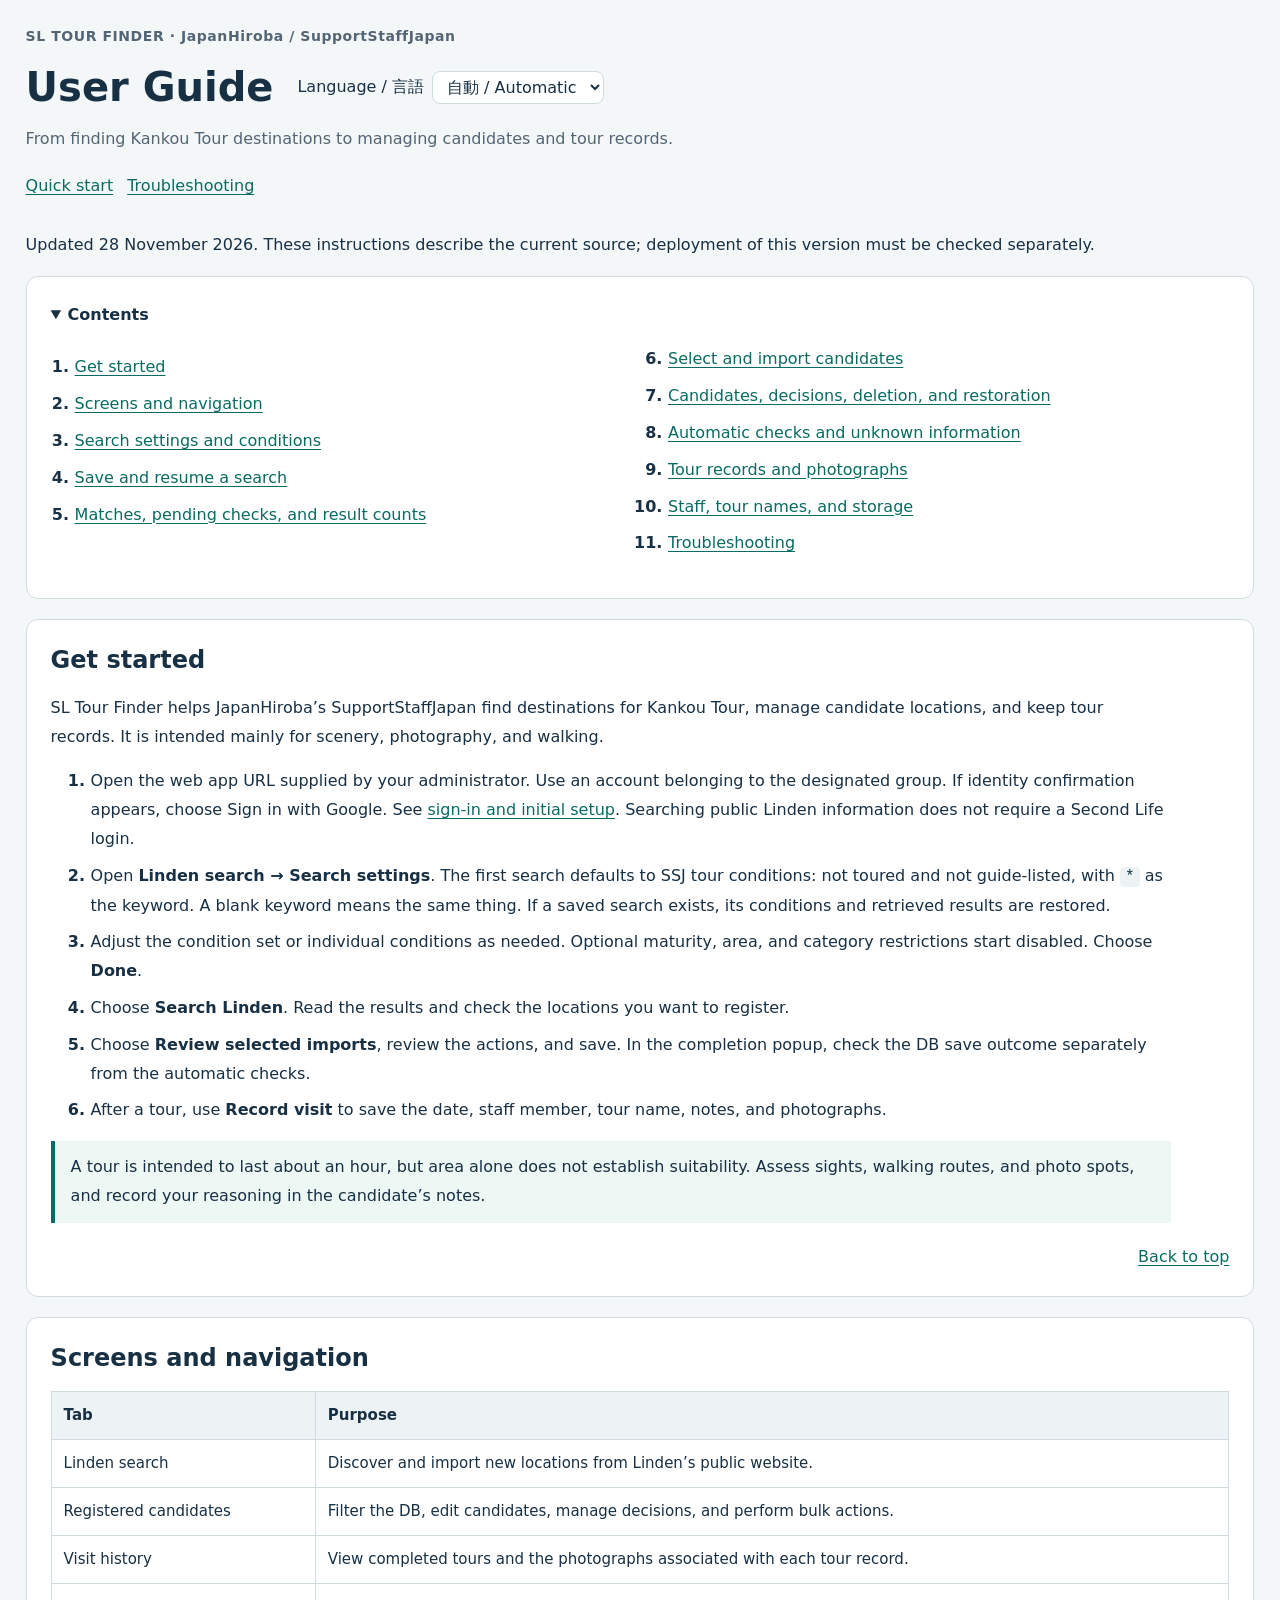
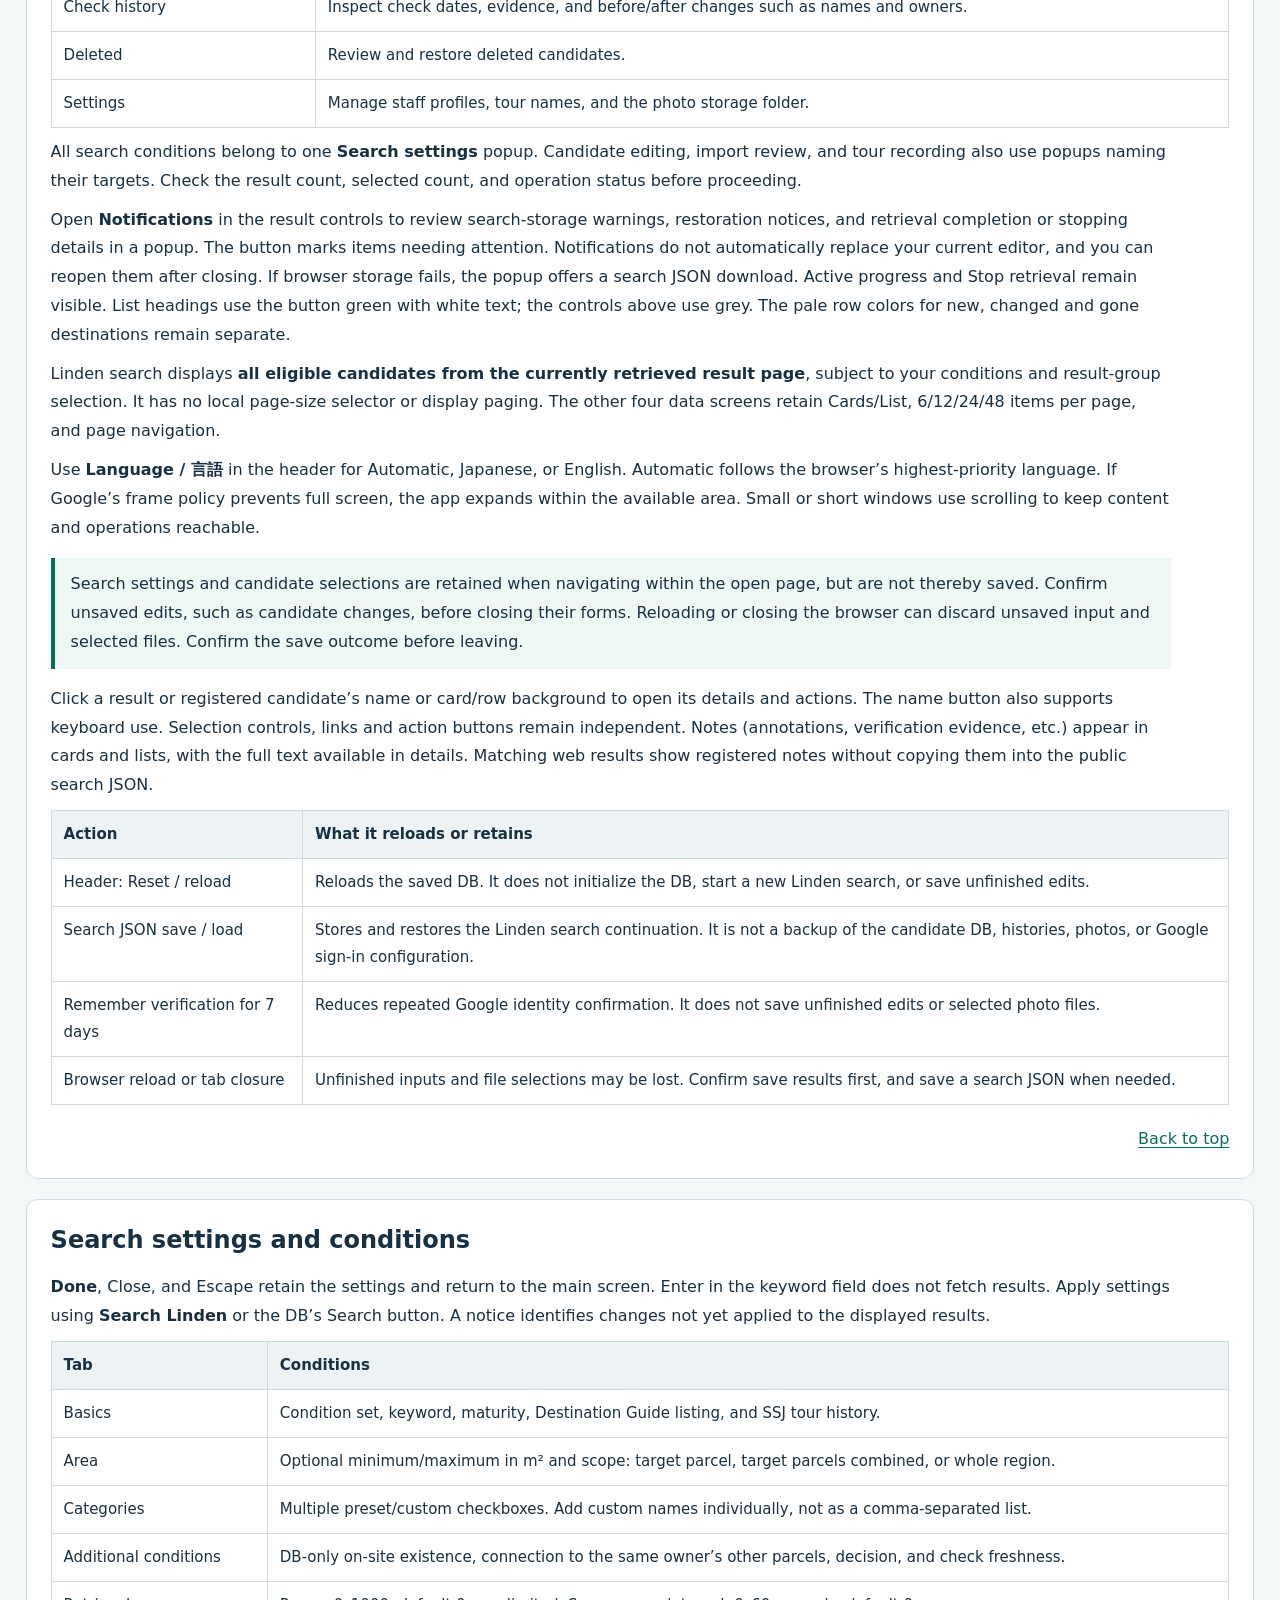
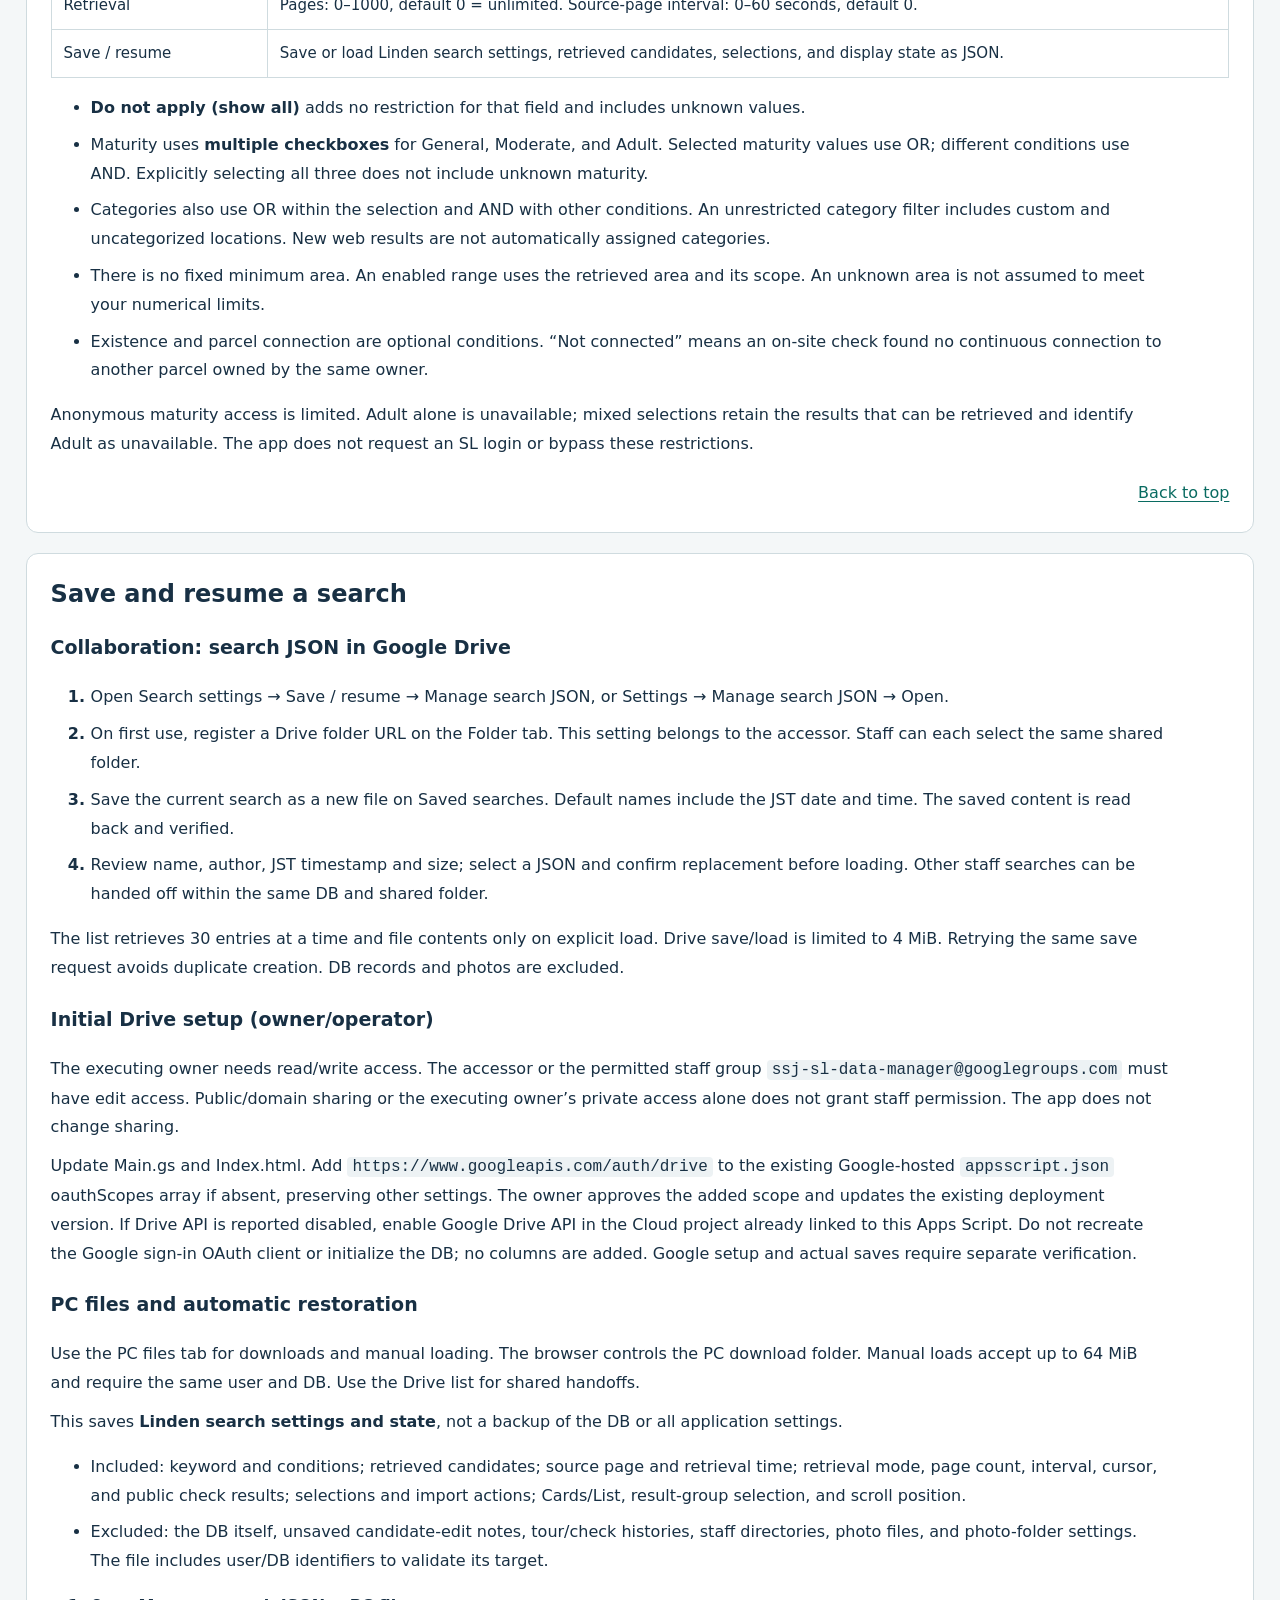
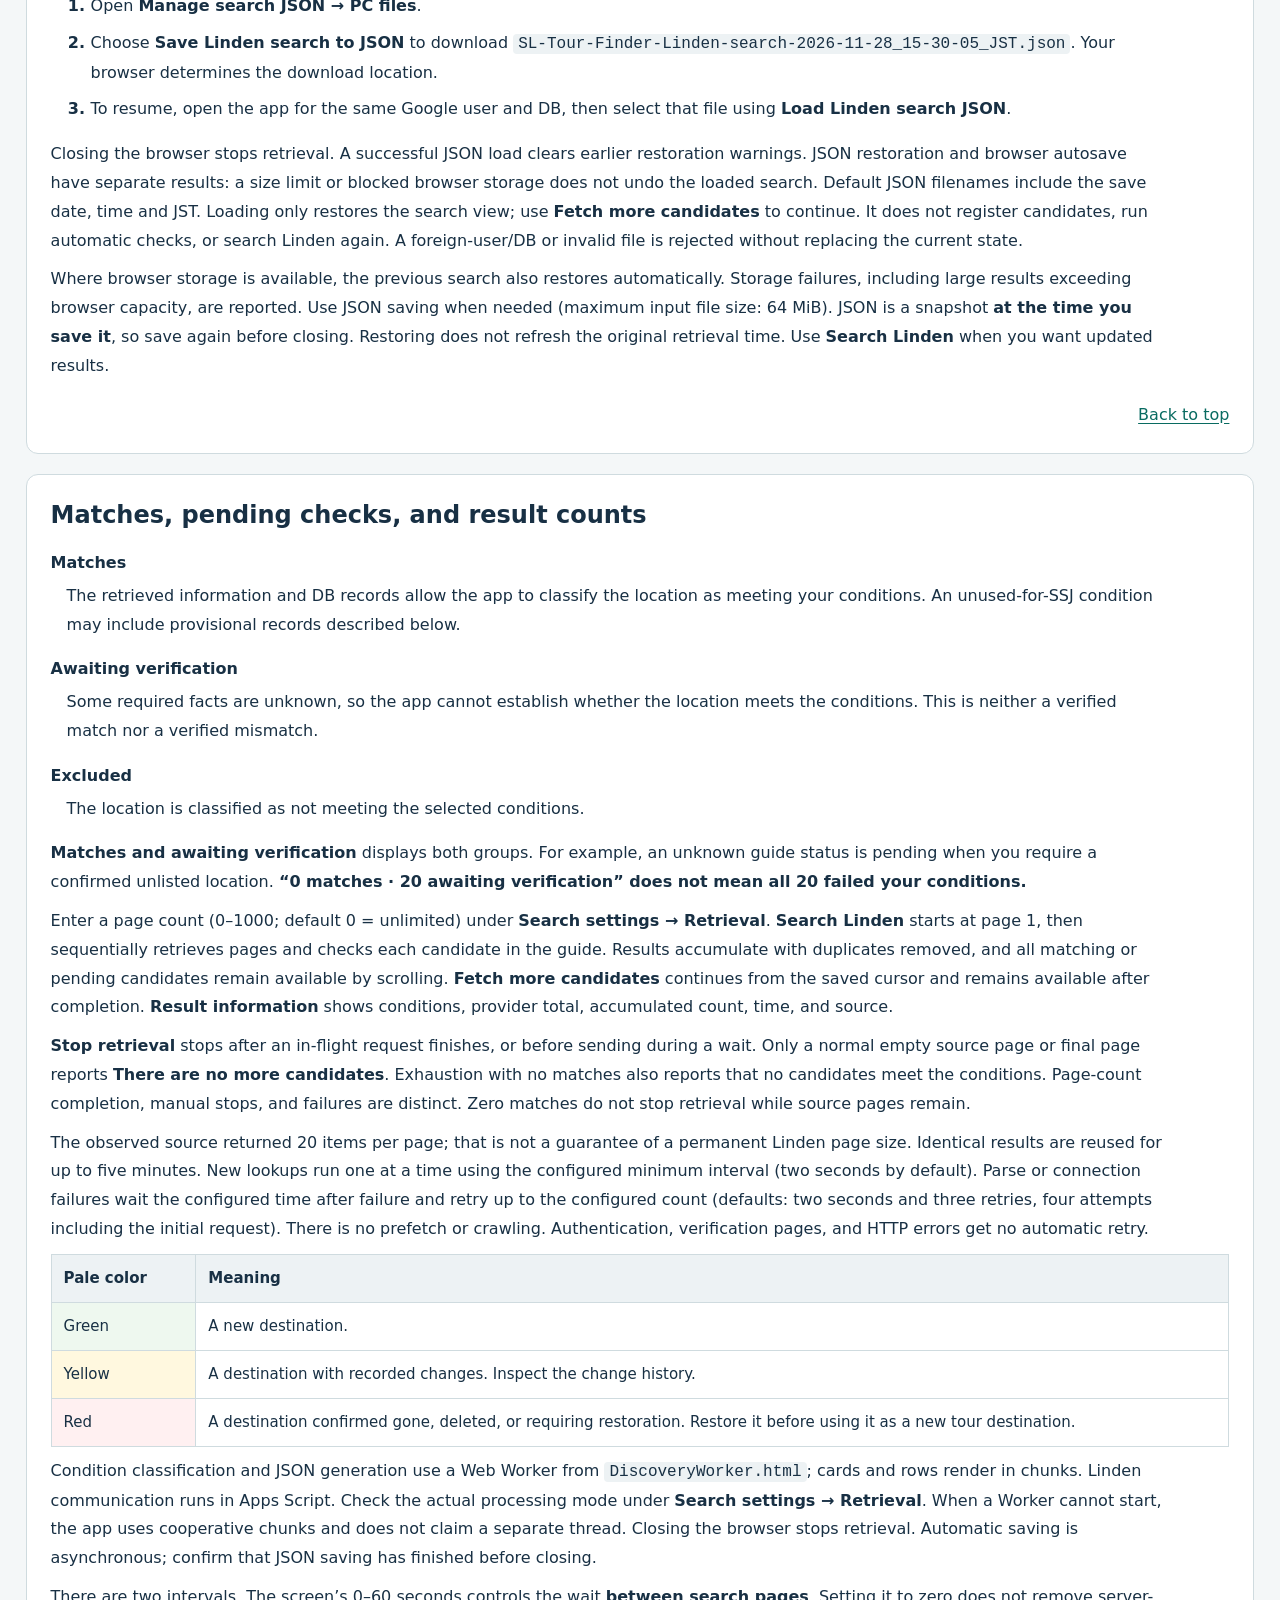
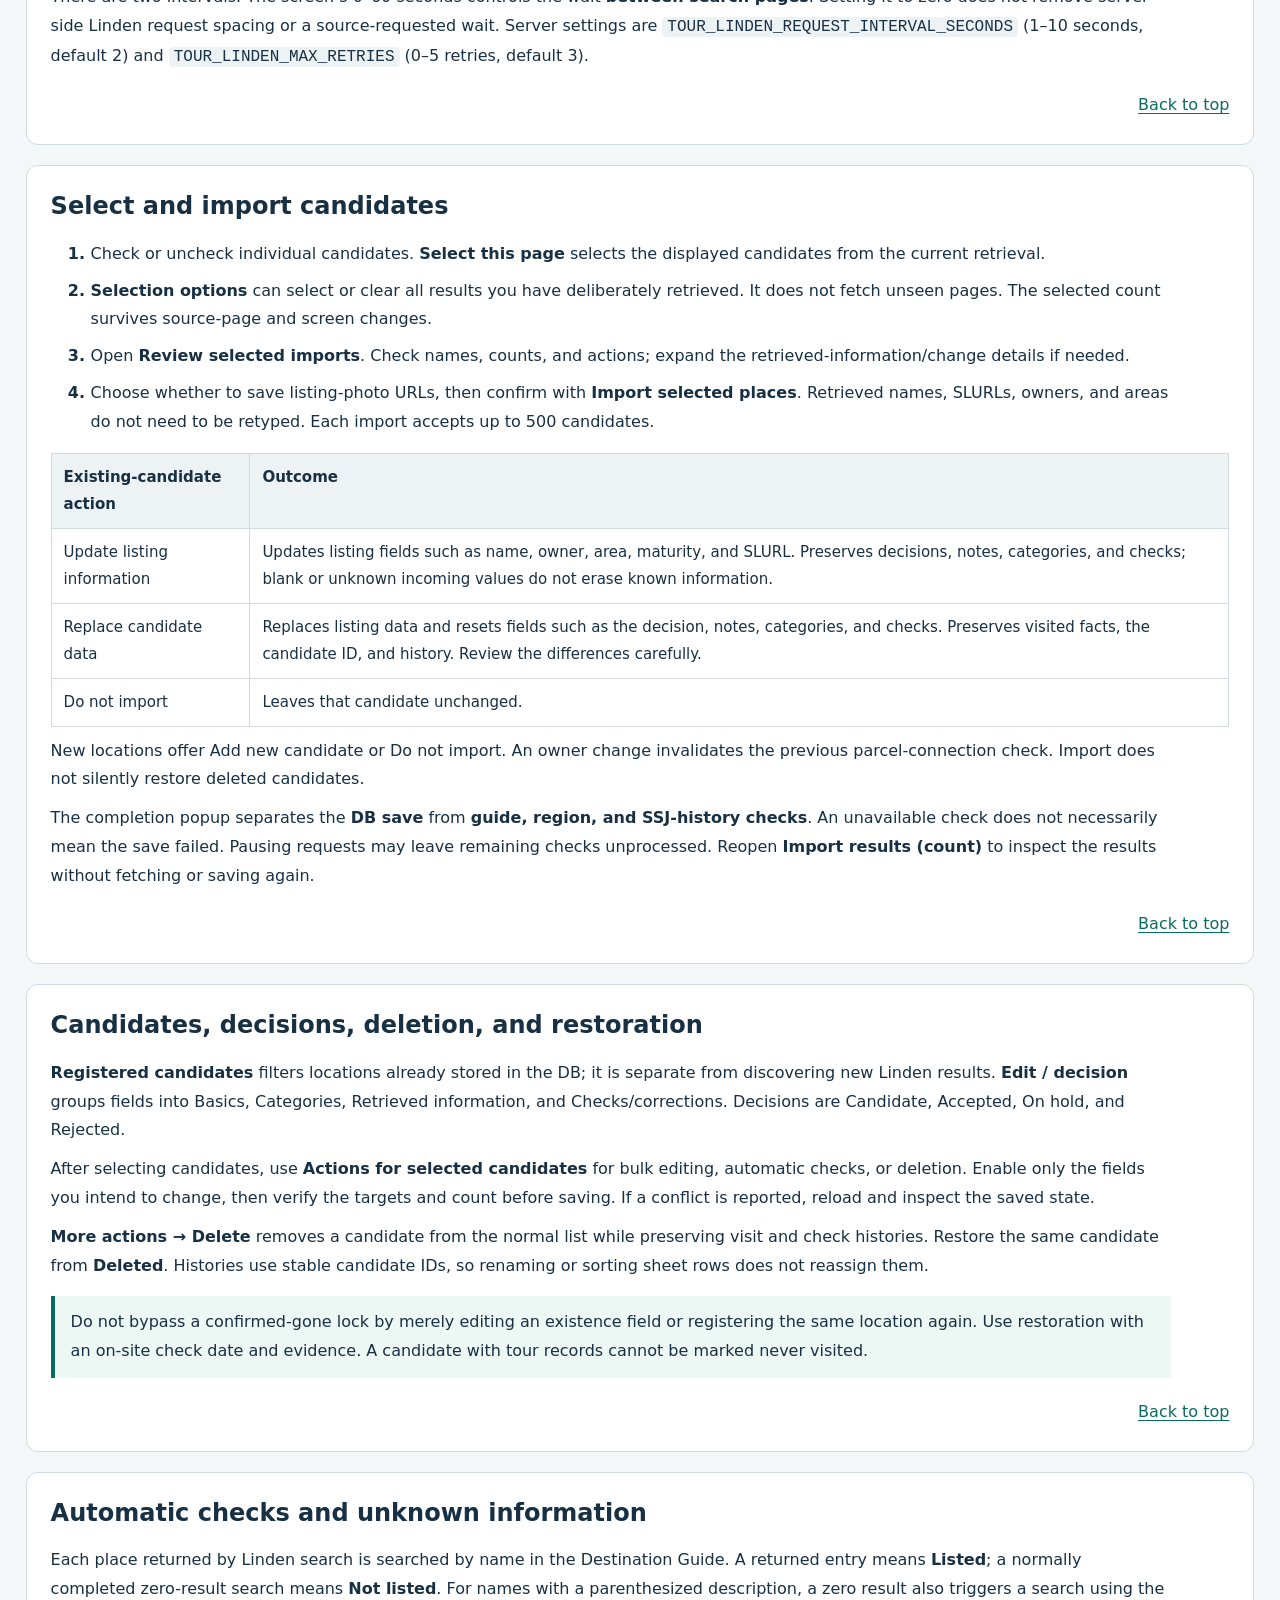
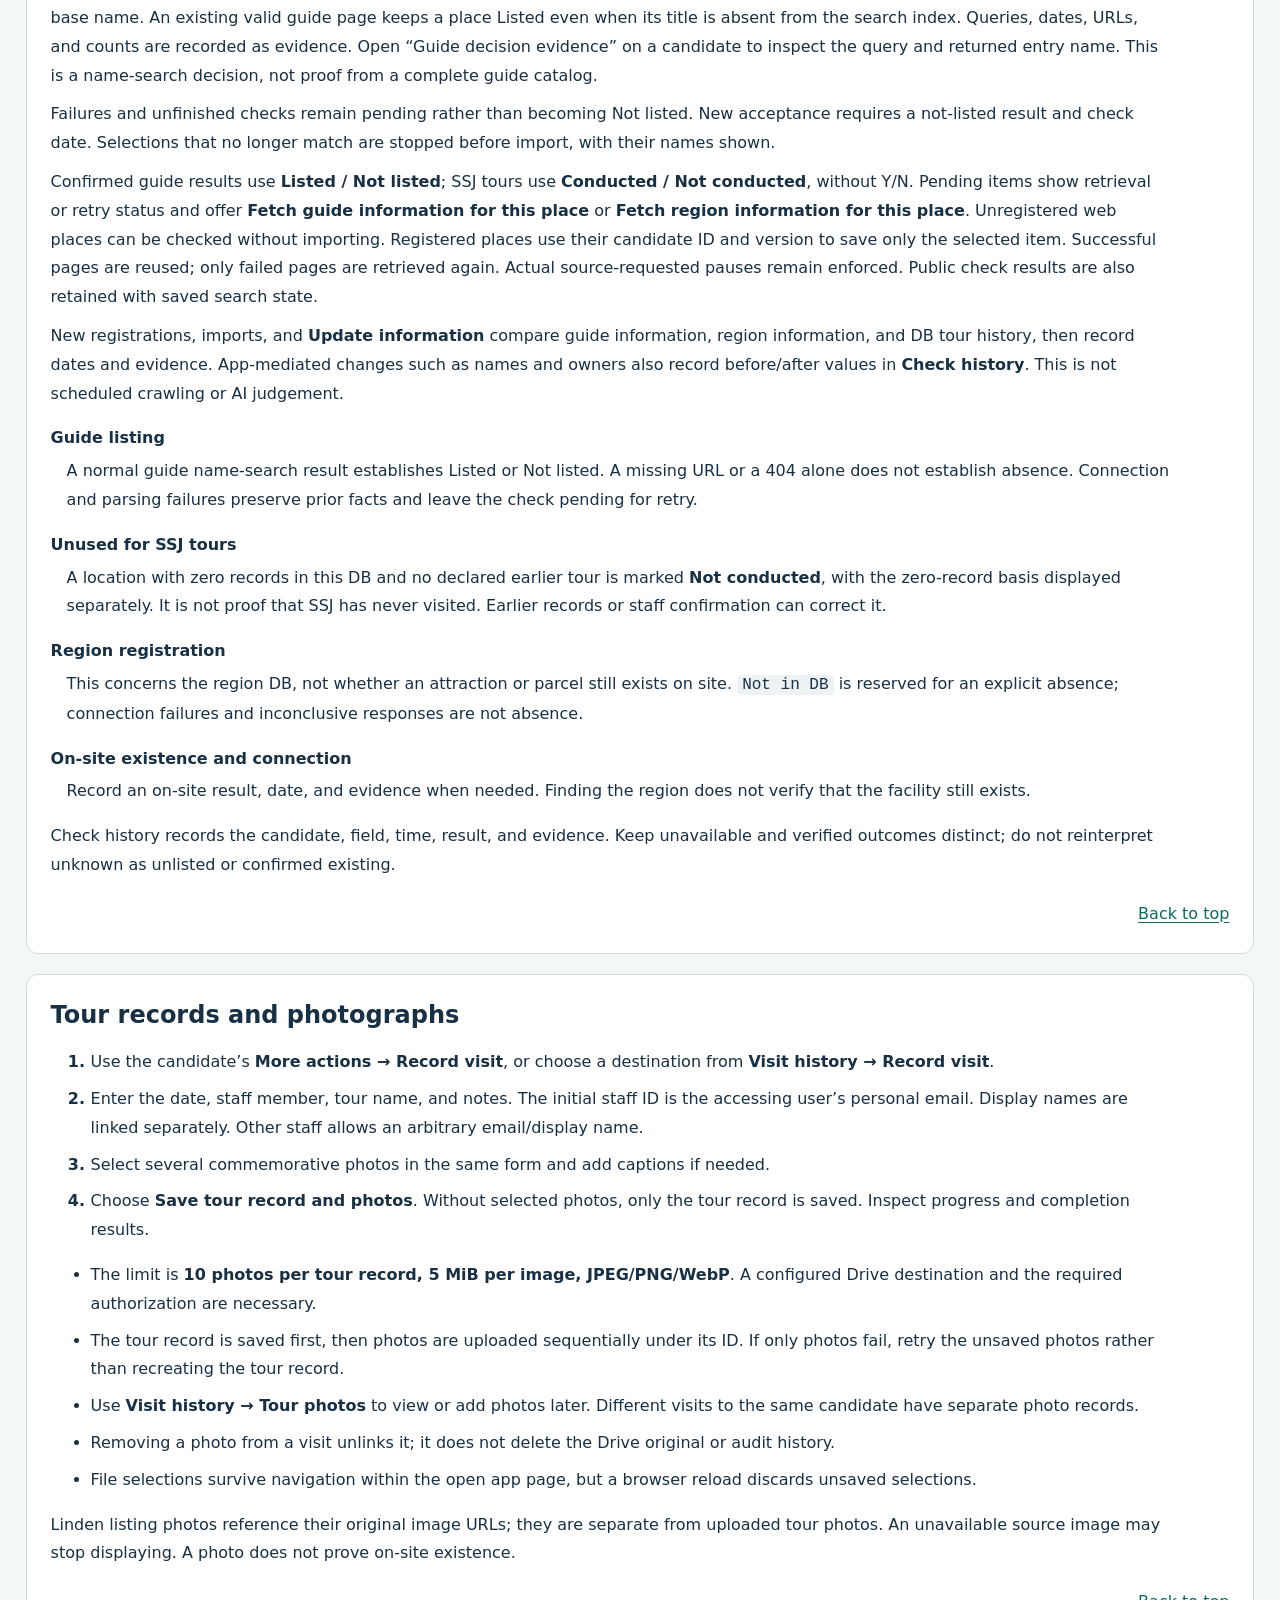
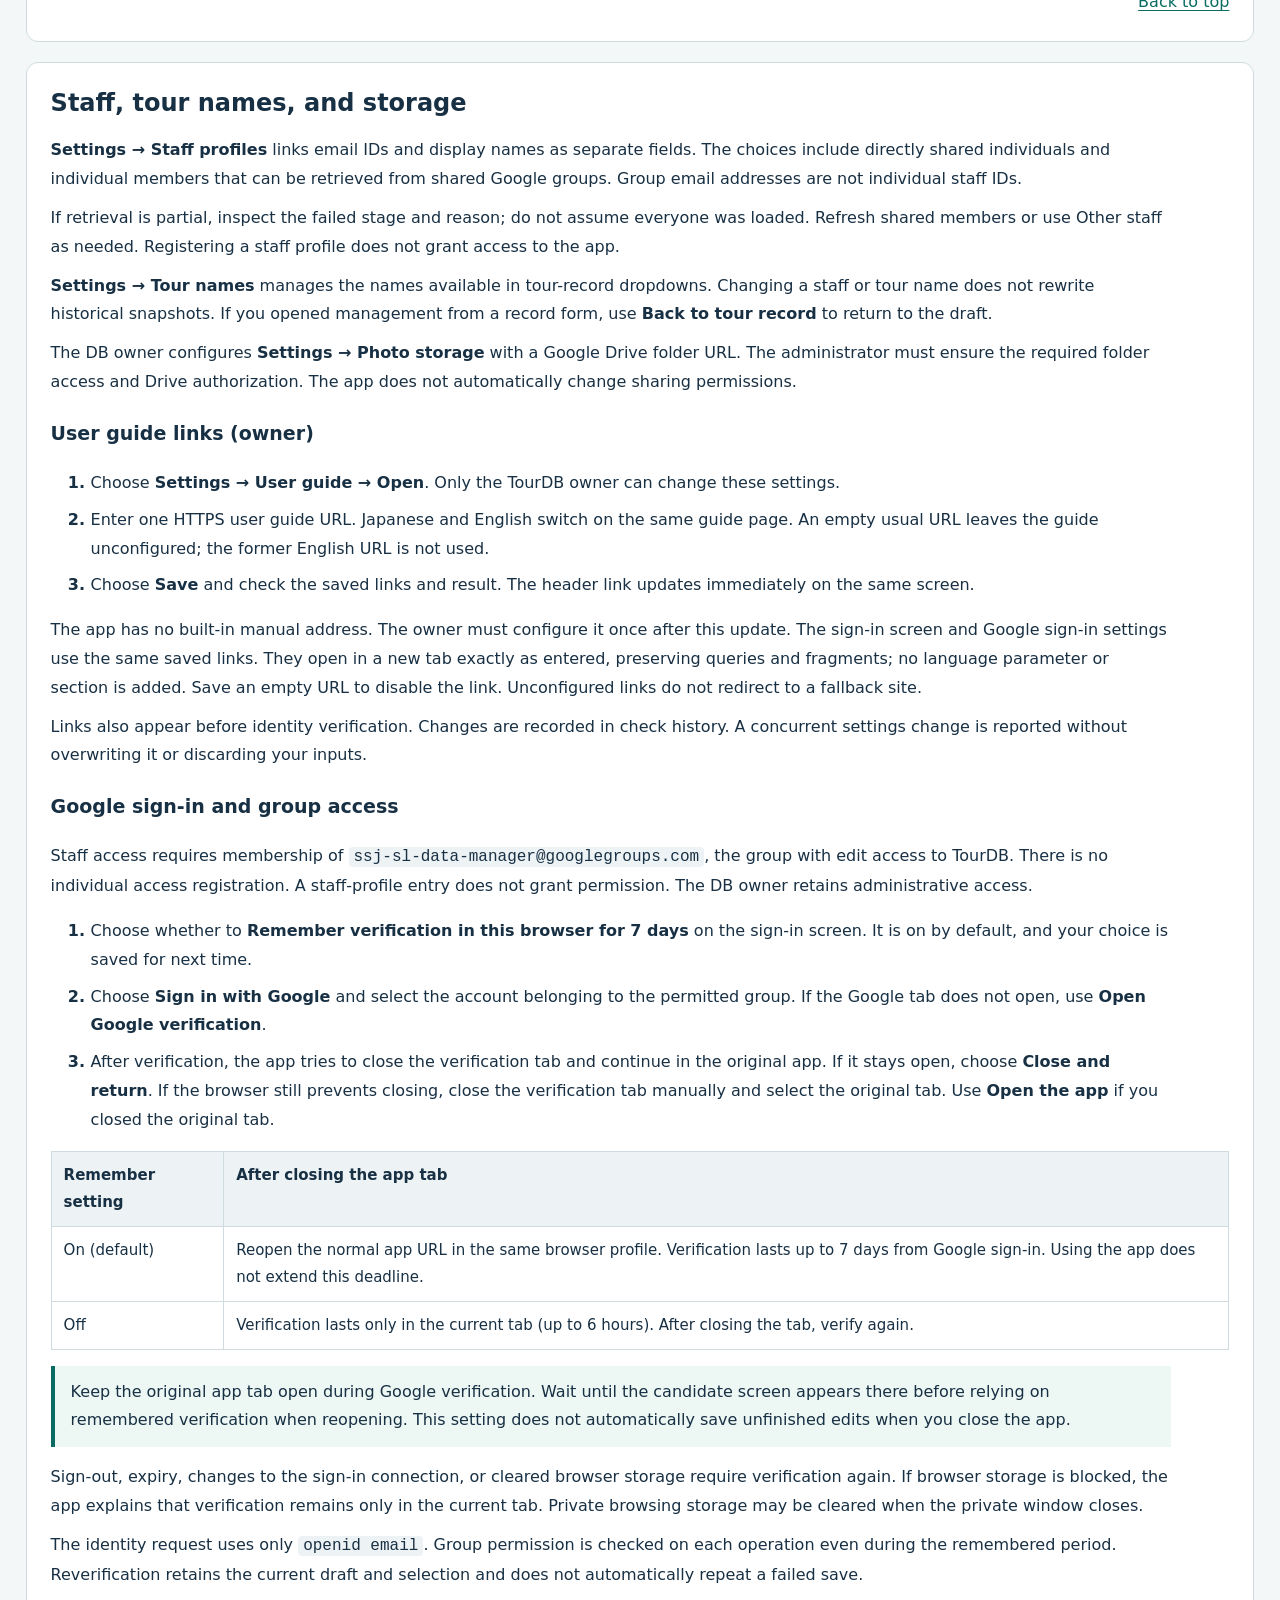
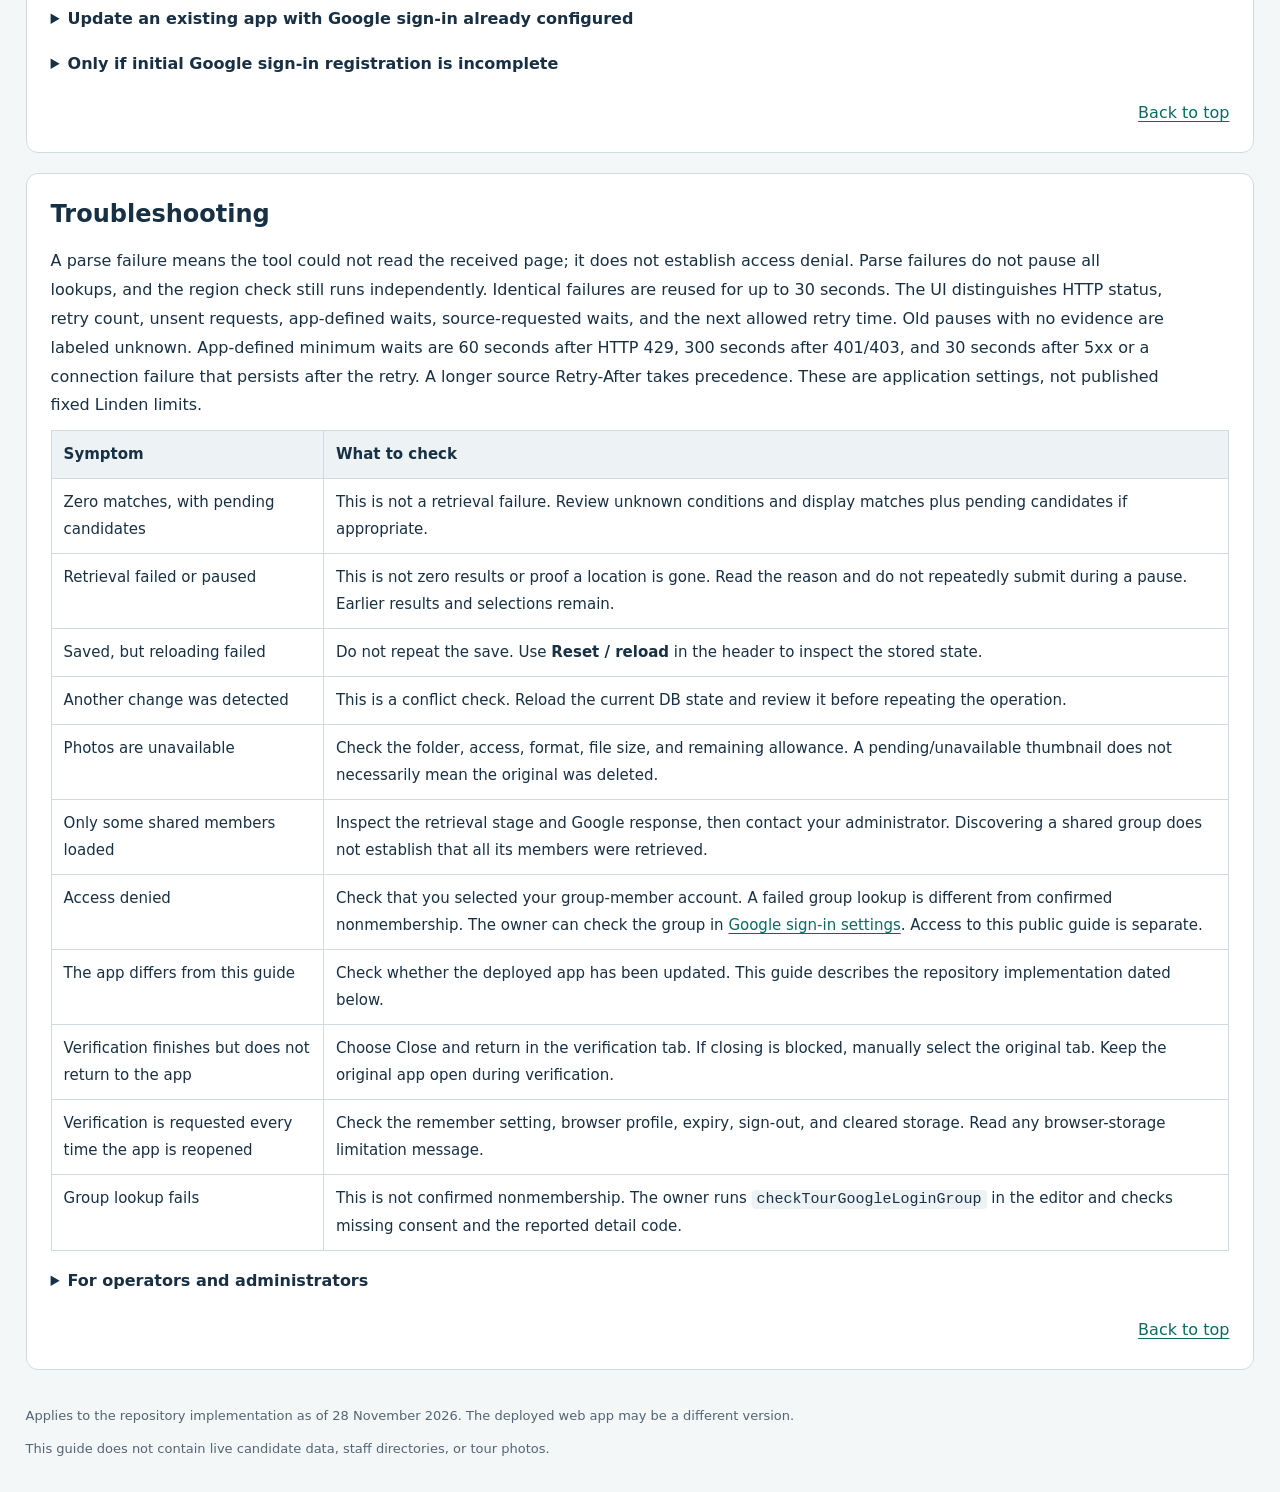
==== commit 5fc1d6bd: "Document shared Drive search JSON management" ====
--- a/index.html
+++ b/index.html
@@ -12,9 +12,9 @@
 <div class="guide-toolbar"><label for="guide-language">Language / 言語</label><select id="guide-language"><option value="auto">自動 / Automatic</option><option value="ja">日本語</option><option value="en">English</option></select></div>
 <div id="guide-body" lang="ja"><a class="skip" href="#content">本文へ移動</a><header><div class="brand">SL TOUR FINDER · JapanHiroba / SupportStaffJapan</div><div class="guide-heading"><h1>取扱説明書</h1></div><p class="subtitle">「Kankou Tour」の行き先検索から、候補選定・ツアーの実施記録まで。</p><nav aria-label="説明書の案内"><a href="#start">最初の操作</a><a href="#trouble">困ったとき</a></nav></header>
 <main id="content"><p class="muted">更新日：2026年11月28日。現行ソースの操作説明です。公開中のアプリへ反映済みかは別途確認してください。</p><details class="toc" open><summary>目次</summary><ol><li><a href="#start">まず使ってみる</a></li><li><a href="#navigation">画面と基本操作</a></li><li><a href="#search">検索設定と条件の組み合わせ</a></li><li><a href="#resume">検索の続きを保存・再開</a></li><li><a href="#results">一致・確認待ち・取得件数の読み方</a></li><li><a href="#import">候補を選んで取り込む</a></li><li><a href="#candidates">登録済み候補・採否・削除と復元</a></li><li><a href="#checks">自動確認と「未確認」の扱い</a></li><li><a href="#tours">ツアー実施記録と記念写真</a></li><li><a href="#settings">担当者・ツアー名・保存先</a></li><li><a href="#trouble">困ったとき</a></li></ol></details><section id="start" aria-labelledby="h-start"><h2 id="h-start">まず使ってみる</h2><p>SL Tour Finderは、JapanHirobaのSupportStaffJapanが行う「Kankou Tour」の行き先を探し、候補の選定と実施記録を管理するWebアプリです。主な用途は景観・撮影・散策です。</p><ol><li>運用担当者から案内されたWebアプリURLを開きます。利用には指定グループへの所属が必要です。本人確認画面が出た場合は「Googleでログイン」で所属アカウントを選びます。<a href="#google-login">ログインと初回設定</a>を参照してください。Lindenの公開情報を探すためにSecond Lifeへログインする必要はありません。</li><li>「Linden検索」→「検索設定」を開きます。初回はSSJツアー向け（未実施・公式未掲載）、検索語は <code>*</code> です。空欄も同じ扱いです。保存した検索がある場合は、前回の条件と取得結果を復元します。</li><li>必要なら条件セットや個別条件を変更します。成熟カテゴリ・面積・カテゴリー等の追加条件は未適用から始まります。「完了」で戻ります。</li><li>「Lindenで検索」を押します。候補を読み、登録したい場所にチェックします。</li><li>「選択した候補の取り込みを確認」で処理方法を確認して保存します。完了後の「取り込み結果」で、DB保存と照合結果を別々に確認します。</li><li>ツアーを行ったら「実施を記録」で日付・担当者・ツアー名・メモ・記念写真を保存します。</li></ol><aside>ツアーの目安は約1時間ですが、面積だけで適性を確定しません。見どころ・散策ルート・撮影スポットを見て判断し、候補のメモに残してください。</aside><a class="back" href="#top">先頭へ戻る</a></section>
-<section id="navigation" aria-labelledby="h-navigation"><h2 id="h-navigation">画面と基本操作</h2><div class="table-wrap"><table><thead><tr><th>タブ</th><th>用途</th></tr></thead><tbody><tr><td>Linden検索</td><td>Lindenの公開Webから新しい候補を探して取り込む。</td></tr><tr><td>登録済み候補</td><td>DB内の候補を絞り込み、編集・採否変更・一括操作を行う。</td></tr><tr><td>実施履歴</td><td>ツアーの実施記録と、その回に関連付けた記念写真を見る。</td></tr><tr><td>確認履歴</td><td>確認日時・根拠・名称や所有者等の変更前後を確認する。</td></tr><tr><td>削除済み</td><td>削除した候補を確認して復元する。</td></tr><tr><td>設定</td><td>担当者・ツアー名・記念写真の保存先を管理する。所有者は取説URLとGoogleログインも設定する。</td></tr></tbody></table></div><p>検索条件は1つの「検索設定」ポップアップで編集します。候補編集、取り込み確認、実施記録等も対象名が表示されたポップアップで行います。メイン画面の件数・選択数・状態表示を確認してから操作してください。</p><p>検索の保存・復元の警告、復元通知、Lindenの取得終了・停止の内容は、結果操作欄の<strong>「通知」</strong>からポップアップで確認します。要確認の通知はボタンに表示し、自動で編集画面を開き直しません。閉じた後も「通知」で再確認できます。保存できない場合はポップアップから検索JSONを保存できます。取得中の進捗と停止操作は引き続き表示します。一覧の列見出しはボタンと同じグリーンに白文字、その上の操作エリアはグレーです。候補の新規・変更・消滅を表す淡い行色は別に維持します。</p><p>Linden検索は、今回の取得分のうち条件と表示グループに該当する候補を<strong>全件表示</strong>します。表示件数指定や表示用のページ送りはありません。ほかの4つのデータ画面では、カード／一覧、6・12・24・48件表示、ページ送りを利用できます。</p><p>上部の「Language / 言語」は自動／日本語／Englishを切り替えます。自動はブラウザーの最優先言語に従います。「全画面」がGoogleのフレーム制限で使えない場合は、表示可能な領域内で拡張します。狭い・低い画面では全体スクロールで操作と全文に到達できます。</p><aside>検索設定の指定や候補の選択は画面内の移動でも保持しますが、保存したことにはなりません。候補編集などの未保存入力は、閉じる前に保存結果を確認してください。ブラウザー自体の再読み込み・終了では未保存入力や選択ファイルを失うことがあります。保存結果を確認してから閉じてください。</aside><p>検索結果・登録済み候補のカードや一覧行の名前・余白をクリックすると、対象の「詳細・操作」が開きます。名前はキーボードでも操作できます。チェック、リンク、操作ボタンは独立して動きます。「メモ(注記・確認根拠など)」はカードと一覧に表示し、詳細では全文を読めます。登録済み候補と同じWeb結果にもメモを表示しますが、公開検索JSONには保存しません。</p><div class="table-wrap"><table><thead><tr><th>操作</th><th>読み直す・保持する内容</th></tr></thead><tbody><tr><td>上部の「リセット読み込み」</td><td>保存済みDBを読み直します。DB初期化やLindenの再検索ではありません。未保存の編集をDBへ保存する操作でもありません。</td></tr><tr><td>検索JSONの保存・読み込み</td><td>Linden検索の続きだけを保存・復元します。候補DB・履歴・写真・Googleログイン設定のバックアップではありません。</td></tr><tr><td>本人確認の7日間保持</td><td>Googleでの再確認を省く設定です。未保存の編集や選択写真を保存する機能ではありません。</td></tr><tr><td>ブラウザーの再読み込み・タブ終了</td><td>未保存入力・選択ファイルは失われる場合があります。保存結果を確認し、Linden検索の続きは必要に応じてJSONにも保存してください。</td></tr></tbody></table></div><a class="back" href="#top">先頭へ戻る</a></section>
+<section id="navigation" aria-labelledby="h-navigation"><h2 id="h-navigation">画面と基本操作</h2><div class="table-wrap"><table><thead><tr><th>タブ</th><th>用途</th></tr></thead><tbody><tr><td>Linden検索</td><td>Lindenの公開Webから新しい候補を探して取り込む。</td></tr><tr><td>登録済み候補</td><td>DB内の候補を絞り込み、編集・採否変更・一括操作を行う。</td></tr><tr><td>実施履歴</td><td>ツアーの実施記録と、その回に関連付けた記念写真を見る。</td></tr><tr><td>確認履歴</td><td>確認日時・根拠・名称や所有者等の変更前後を確認する。</td></tr><tr><td>削除済み</td><td>削除した候補を確認して復元する。</td></tr><tr><td>設定</td><td>担当者・ツアー名・記念写真の保存先・検索JSONを管理する。所有者は取説URLとGoogleログインも設定する。</td></tr></tbody></table></div><p>検索条件は1つの「検索設定」ポップアップで編集します。候補編集、取り込み確認、実施記録等も対象名が表示されたポップアップで行います。メイン画面の件数・選択数・状態表示を確認してから操作してください。</p><p>検索の保存・復元の警告、復元通知、Lindenの取得終了・停止の内容は、結果操作欄の<strong>「通知」</strong>からポップアップで確認します。要確認の通知はボタンに表示し、自動で編集画面を開き直しません。閉じた後も「通知」で再確認できます。保存できない場合はポップアップから検索JSONを保存できます。取得中の進捗と停止操作は引き続き表示します。一覧の列見出しはボタンと同じグリーンに白文字、その上の操作エリアはグレーです。候補の新規・変更・消滅を表す淡い行色は別に維持します。</p><p>Linden検索は、今回の取得分のうち条件と表示グループに該当する候補を<strong>全件表示</strong>します。表示件数指定や表示用のページ送りはありません。ほかの4つのデータ画面では、カード／一覧、6・12・24・48件表示、ページ送りを利用できます。</p><p>上部の「Language / 言語」は自動／日本語／Englishを切り替えます。自動はブラウザーの最優先言語に従います。「全画面」がGoogleのフレーム制限で使えない場合は、表示可能な領域内で拡張します。狭い・低い画面では全体スクロールで操作と全文に到達できます。</p><aside>検索設定の指定や候補の選択は画面内の移動でも保持しますが、保存したことにはなりません。候補編集などの未保存入力は、閉じる前に保存結果を確認してください。ブラウザー自体の再読み込み・終了では未保存入力や選択ファイルを失うことがあります。保存結果を確認してから閉じてください。</aside><p>検索結果・登録済み候補のカードや一覧行の名前・余白をクリックすると、対象の「詳細・操作」が開きます。名前はキーボードでも操作できます。チェック、リンク、操作ボタンは独立して動きます。「メモ(注記・確認根拠など)」はカードと一覧に表示し、詳細では全文を読めます。登録済み候補と同じWeb結果にもメモを表示しますが、公開検索JSONには保存しません。</p><div class="table-wrap"><table><thead><tr><th>操作</th><th>読み直す・保持する内容</th></tr></thead><tbody><tr><td>上部の「リセット読み込み」</td><td>保存済みDBを読み直します。DB初期化やLindenの再検索ではありません。未保存の編集をDBへ保存する操作でもありません。</td></tr><tr><td>検索JSONの保存・読み込み</td><td>Linden検索の続きだけを保存・復元します。候補DB・履歴・写真・Googleログイン設定のバックアップではありません。</td></tr><tr><td>本人確認の7日間保持</td><td>Googleでの再確認を省く設定です。未保存の編集や選択写真を保存する機能ではありません。</td></tr><tr><td>ブラウザーの再読み込み・タブ終了</td><td>未保存入力・選択ファイルは失われる場合があります。保存結果を確認し、Linden検索の続きは必要に応じてJSONにも保存してください。</td></tr></tbody></table></div><a class="back" href="#top">先頭へ戻る</a></section>
 <section id="search" aria-labelledby="h-search"><h2 id="h-search">検索設定と条件の組み合わせ</h2><p>「完了」・閉じる・Escapeは指定を保持して戻るだけです。検索語のEnterでも取得しません。メイン画面の<strong>「Lindenで検索」</strong>またはDBの検索ボタンで条件を反映します。未反映の変更がある場合は、その旨を表示します。</p><div class="table-wrap"><table><thead><tr><th>タブ</th><th>設定する内容</th></tr></thead><tbody><tr><td>基本</td><td>条件セット、検索語、成熟カテゴリ、行き先ガイド掲載、SSJ実施状況。</td></tr><tr><td>面積</td><td>範囲指定、下限・上限の㎡、対象パーセル／対象パーセル合計／リージョン全体。</td></tr><tr><td>カテゴリー</td><td>プリセットと独自カテゴリーの複数チェック。独自名は1件ずつ追加し、カンマ区切りにしない。</td></tr><tr><td>追加条件</td><td>登録済みDBの現地存続、同所有者区画との接続、採否、確認日の新しさ。</td></tr><tr><td>取得</td><td>ページ数（0〜1000、既定0＝無制限）。検索ページの取得間隔は初期値0秒、0〜60秒で変更。</td></tr><tr><td>保存・再開</td><td>Linden検索の設定・取得済み候補・選択・表示状態をJSONで保存・読み込み。</td></tr></tbody></table></div><ul><li>追加条件の「適用しない（全て出る）」は、その項目では制限しないという意味です。未確認も含みます。</li><li>成熟カテゴリはGeneral／Moderate／Adultの<strong>複数チェック</strong>です。選択同士はOR、ほかの条件とはANDです。3つを明示指定した場合は成熟カテゴリ未確認の場所を含みません。</li><li>カテゴリーも複数選択内はOR、ほかの条件とはANDです。未適用なら独自カテゴリー・未分類も含みます。新しいWeb候補のカテゴリーは自動推定しません。</li><li>面積に固定の最低値はありません。範囲を指定した場合は取得した面積と対象範囲を使います。面積未確認は指定値に合うと見なしません。</li><li>現地存続・区画接続は既定の必須条件ではありません。「接続なし」は同じ所有者の別区画と地続きではないという確認です。</li></ul><p>公開取得できる成熟カテゴリには制限があります。Adultだけの指定は取得不可、ほかとの併用では取得できる結果を残してAdult取得不能を案内します。SLアカウントのログインや制限回避は行いません。</p><a class="back" href="#top">先頭へ戻る</a></section>
-<section id="resume" aria-labelledby="h-resume"><h2 id="h-resume">検索の続きを保存・再開</h2><p>対象は<strong>Linden検索の設定・状態</strong>です。登録済みDB本体やアプリ全設定のバックアップではありません。</p><ul><li>含めるもの：検索語・条件、取得済み候補、取得元ページ・取得日時、取得方法・ページ数・取得間隔・続きの位置、公開照会結果、候補の選択と取り込み方法、カード／一覧・表示グループ・スクロール位置。</li><li>含めないもの：DB本体、候補編集の未保存メモ、実施履歴・確認履歴、担当者名簿、写真本体、写真保存先設定。ファイルには対象を識別する利用者・DBの識別情報が含まれます。</li></ul><ol><li>「検索設定 → 保存・再開」を開きます。</li><li>「Linden検索の続きをJSON保存」で <code>SL-Tour-Finder-Linden-search.json</code> をダウンロードします。保存先はブラウザーの設定に従います。</li><li>再開する時は同じGoogle利用者・DBのアプリを開き、「Linden検索のJSONを読み込む」でそのファイルを選びます。</li></ol><p>ブラウザーを閉じると処理は停止します。読み込みは検索の続きを表示するだけです。「追加取得」で取得を続けます。候補のDB登録・自動照合・Lindenへの再検索は行いません。別の利用者・別DB・形式不正のファイルは拒否し、現在の状態を保持します。</p><p>同じブラウザーで保存機能が使える場合は、前回の検索を自動復元します。保存できない場合や大量取得でブラウザーの容量を超えた場合は画面で通知します。JSON保存を利用してください（読込上限64 MiB）。JSONは<strong>保存操作をした時点</strong>の記録なので、閉じる前に保存し直してください。保存済み結果の取得日時は更新されません。古い結果を更新する時は「Lindenで検索」を押します。</p><a class="back" href="#top">先頭へ戻る</a></section><section id="results" aria-labelledby="h-results"><h2 id="h-results">一致・確認待ち・取得件数の読み方</h2><dl><dt>一致</dt><dd>取得情報とDB記録から、指定した条件に合うと判定した候補です。SSJ未実施には後述の仮登録が含まれる場合があります。</dd><dt>確認待ち</dt><dd>未確認の項目があり、条件に合うか確定できない候補です。条件一致済みでも、条件不一致でもありません。</dd><dt>不一致</dt><dd>指定した条件に合わないと判定した候補です。</dd></dl><p>「一致と確認待ち」は両方を表示する設定です。例えば公式未掲載を指定した時、掲載有無が未確認なら確認待ちです。<strong>「一致0件・確認待ち20件」は、20件が不一致という意味ではありません。</strong></p><p>「検索設定 → 取得」で、ページ数を指定します（0〜1000、既定0＝無制限）。「Lindenで検索」で1ページ目から開始し、ページ取得と候補ごとのガイド検索を順番に行います。候補は重複を除いて累積し、スクロールして全件読めます。「追加取得」は続きから取得し、完了後も押せます。「取得情報」で条件・掲載総数・累計件数・日時・参照元を確認します。</p><p>「取得を停止」で途中停止できます。通常の空ページまたは最終ページに達した時だけ<strong>「もうこれ以上の候補はありません」</strong>と表示します。全取得後に一致0件なら条件一致する候補がないことも案内します。指定ページ数での停止、途中停止、失敗は別表示です。条件一致0件でも取得元に続きがあれば継続します。</p><p>確認できた取得元は1ページ20件でした。検索ページの取得間隔は「検索設定 → 取得」で0〜60秒、初期値0秒です。掲載判定は5件ずつまとめて送り、候補ごとのブラウザー側の待機を入れません。判定中も閲覧・表示切替・選択・取り込み確認・候補の編集保存を続けられます。保存・手動照会を優先します。進捗は専用欄へ表示し、操作結果の通知を上書きしません。サーバー側の待機指定・運用間隔が長ければそちらを優先します。同じ照会は5分再利用し、並列取得しません。サーバー内部の解析・通信失敗の再試行は運用設定（未設定時2秒・再試行3回）に従います。認証要求・確認用画面・拒否・回数制限では停止します。</p><div class="table-wrap"><table><thead><tr><th>淡い色</th><th>意味</th></tr></thead><tbody><tr><td class="new">緑</td><td>新規の行き先。</td></tr><tr><td class="changed">黄</td><td>記録後に変更があった行き先。変更履歴を確認する。</td></tr><tr><td class="gone">赤</td><td>消滅確認済み・削除済み等、復元が必要な行き先。復元まで新たな行き先に使えない。</td></tr></tbody></table></div><p>検索の条件判定とJSON生成は <code>DiscoveryWorker.html</code> のWeb Workerで処理し、カード・行は小分けに描画します。Lindenへの通信はApps Script側です。「検索設定 → 取得」で実際の処理方式を確認してください。Workerを使えない場合は画面と協調する分割処理へ切り替え、別スレッドで動いたとは表示しません。ブラウザーを閉じると取得は停止します。自動保存は非同期なので、閉じる前にJSON保存の完了を確認してください。</p><p>取得間隔には2種類あります。画面の0〜60秒は<strong>検索ページ間</strong>の待機です。0秒でも、サーバー側のLinden照会間隔や取得先の待機指定は省略しません。サーバー側は <code>TOUR_LINDEN_REQUEST_INTERVAL_SECONDS</code>（1〜10秒、既定2）と <code>TOUR_LINDEN_MAX_RETRIES</code>（0〜5回、既定3）で設定します。</p><a class="back" href="#top">先頭へ戻る</a></section>
+<section id="resume" aria-labelledby="h-resume"><h2 id="h-resume">検索の続きを保存・再開</h2><h3>共同作業：Google Driveの検索JSON管理</h3><ol><li>「検索設定 → 保存・再開 → 検索JSONの管理」または「設定 → 検索JSONの管理 → 開く」を選びます。</li><li>初回は「保存先」でDriveフォルダーURLを登録。設定はアクセス者ごとです。同じスタッフ共有フォルダーを各自が指定できます。</li><li>「保存済み」で現在の検索を新規ファイルへ保存。既定名はJST年月日時刻付きです。保存後は内容を読み直して一致を確認します。</li><li>一覧で名前・保存者・JST日時・サイズを確認してJSONを選び、置き換え確認にチェックして読み込みます。同じDBの共有フォルダー内なら他スタッフの検索も引き継げます。</li></ol><p>一覧は30件ずつ取得し、本文は明示的な読込時に取得します。Drive保存・読込は4 MiBまでです。再試行では同じ保存要求の重複作成を防ぎます。候補DBや写真は含めません。</p><h3>Driveの初回設定（所有者・運用担当者）</h3><p>実行所有者が読み書きでき、アクセス者本人または指定スタッフグループ <code>ssj-sl-data-manager@googlegroups.com</code> に編集共有されたフォルダーを使います。所有者だけの私有フォルダー権限や公開・ドメイン共有をスタッフの許可として扱いません。アプリは共有設定を変更しません。</p><p>Main.gs・Index.htmlを更新し、Google上の既存 <code>appsscript.json</code> の <code>oauthScopes</code> 配列へ <code>https://www.googleapis.com/auth/drive</code> がなければ追加します。他の設定は保持し、所有者が追加権限を承認して既存デプロイの版を更新します。Drive API無効と表示された場合は、既に紐付いているCloudプロジェクトでGoogle Drive APIを有効化します。GoogleログインのOAuthクライアント再登録・DB初期化・列追加は不要です。Google上の設定・保存成功は別途確認が必要です。</p><h3>PCファイルと自動復元</h3><p>ダウンロード・手動読込は管理画面の「PCファイル」を使います。PCの保存先はブラウザー設定に従い、読込上限は64 MiBです。同じ利用者・DBのファイルだけを受け付けます。共同引き継ぎはDriveの一覧から行います。</p><p>対象は<strong>Linden検索の設定・状態</strong>です。登録済みDB本体やアプリ全設定のバックアップではありません。</p><ul><li>含めるもの：検索語・条件、取得済み候補、取得元ページ・取得日時、取得方法・ページ数・取得間隔・続きの位置、公開照会結果、候補の選択と取り込み方法、カード／一覧・表示グループ・スクロール位置。</li><li>含めないもの：DB本体、候補編集の未保存メモ、実施履歴・確認履歴、担当者名簿、写真本体、写真保存先設定。ファイルには対象を識別する利用者・DBの識別情報が含まれます。</li></ul><ol><li>「検索JSONの管理 → PCファイル」を開きます。</li><li>「Linden検索の続きをJSON保存」で <code>SL-Tour-Finder-Linden-search-2026-11-28_15-30-05_JST.json</code> をダウンロードします。保存先はブラウザーの設定に従います。</li><li>再開する時は同じGoogle利用者・DBのアプリを開き、「Linden検索のJSONを読み込む」でそのファイルを選びます。</li></ol><p>ブラウザーを閉じると処理は停止します。正常なJSON読み込み後は以前の復元警告を解除します。JSON復元の成功と、ブラウザーへの自動保存の結果は別に表示します。自動保存が容量制限・保存拒否で失敗しても、読み込んだ検索はこのタブで使用できます。既定のJSONファイル名には保存時の年月日時刻とJSTを付けます。読み込みは検索の続きを表示するだけです。「追加取得」で取得を続けます。候補のDB登録・自動照合・Lindenへの再検索は行いません。別の利用者・別DB・形式不正のファイルは拒否し、現在の状態を保持します。</p><p>同じブラウザーで保存機能が使える場合は、前回の検索を自動復元します。保存できない場合や大量取得でブラウザーの容量を超えた場合は画面で通知します。JSON保存を利用してください（読込上限64 MiB）。JSONは<strong>保存操作をした時点</strong>の記録なので、閉じる前に保存し直してください。保存済み結果の取得日時は更新されません。古い結果を更新する時は「Lindenで検索」を押します。</p><a class="back" href="#top">先頭へ戻る</a></section><section id="results" aria-labelledby="h-results"><h2 id="h-results">一致・確認待ち・取得件数の読み方</h2><dl><dt>一致</dt><dd>取得情報とDB記録から、指定した条件に合うと判定した候補です。SSJ未実施には後述の仮登録が含まれる場合があります。</dd><dt>確認待ち</dt><dd>未確認の項目があり、条件に合うか確定できない候補です。条件一致済みでも、条件不一致でもありません。</dd><dt>不一致</dt><dd>指定した条件に合わないと判定した候補です。</dd></dl><p>「一致と確認待ち」は両方を表示する設定です。例えば公式未掲載を指定した時、掲載有無が未確認なら確認待ちです。<strong>「一致0件・確認待ち20件」は、20件が不一致という意味ではありません。</strong></p><p>「検索設定 → 取得」で、ページ数を指定します（0〜1000、既定0＝無制限）。「Lindenで検索」で1ページ目から開始し、ページ取得と候補ごとのガイド検索を順番に行います。候補は重複を除いて累積し、スクロールして全件読めます。「追加取得」は続きから取得し、完了後も押せます。「取得情報」で条件・掲載総数・累計件数・日時・参照元を確認します。</p><p>「取得を停止」で途中停止できます。通常の空ページまたは最終ページに達した時だけ<strong>「もうこれ以上の候補はありません」</strong>と表示します。全取得後に一致0件なら条件一致する候補がないことも案内します。指定ページ数での停止、途中停止、失敗は別表示です。条件一致0件でも取得元に続きがあれば継続します。</p><p>確認できた取得元は1ページ20件でした。検索ページの取得間隔は「検索設定 → 取得」で0〜60秒、初期値0秒です。掲載判定は5件ずつまとめて送り、候補ごとのブラウザー側の待機を入れません。判定中も閲覧・表示切替・選択・取り込み確認・候補の編集保存を続けられます。保存・手動照会を優先します。進捗は専用欄へ表示し、操作結果の通知を上書きしません。サーバー側の待機指定・運用間隔が長ければそちらを優先します。同じ照会は5分再利用し、並列取得しません。サーバー内部の解析・通信失敗の再試行は運用設定（未設定時2秒・再試行3回）に従います。認証要求・確認用画面・拒否・回数制限では停止します。</p><div class="table-wrap"><table><thead><tr><th>淡い色</th><th>意味</th></tr></thead><tbody><tr><td class="new">緑</td><td>新規の行き先。</td></tr><tr><td class="changed">黄</td><td>記録後に変更があった行き先。変更履歴を確認する。</td></tr><tr><td class="gone">赤</td><td>消滅確認済み・削除済み等、復元が必要な行き先。復元まで新たな行き先に使えない。</td></tr></tbody></table></div><p>検索の条件判定とJSON生成は <code>DiscoveryWorker.html</code> のWeb Workerで処理し、カード・行は小分けに描画します。Lindenへの通信はApps Script側です。「検索設定 → 取得」で実際の処理方式を確認してください。Workerを使えない場合は画面と協調する分割処理へ切り替え、別スレッドで動いたとは表示しません。ブラウザーを閉じると取得は停止します。自動保存は非同期なので、閉じる前にJSON保存の完了を確認してください。</p><p>取得間隔には2種類あります。画面の0〜60秒は<strong>検索ページ間</strong>の待機です。0秒でも、サーバー側のLinden照会間隔や取得先の待機指定は省略しません。サーバー側は <code>TOUR_LINDEN_REQUEST_INTERVAL_SECONDS</code>（1〜10秒、既定2）と <code>TOUR_LINDEN_MAX_RETRIES</code>（0〜5回、既定3）で設定します。</p><a class="back" href="#top">先頭へ戻る</a></section>
 <section id="import" aria-labelledby="h-import"><h2 id="h-import">候補を選んで取り込む</h2><ol><li>個別のチェックで候補をON/OFFします。「このページを全選択」は、現在表示している取得分が対象です。</li><li>「選択の操作」で手動取得済みの結果全体を選択・解除できます。未取得ページを取得する操作ではありません。選択数は別の取得元や画面へ移動しても保持します。</li><li>「選択した候補の取り込みを確認」を開きます。対象名・件数・処理方法を確認し、必要なら「取得情報・変更内容を見る」を開きます。</li><li>掲載写真のURLを保存するか選び、「選択した候補を取り込む」で確定します。取得済みの名称・SLURL・所有者・面積等を再入力する必要はありません。一括取り込みは1回500件までです。</li></ol><div class="table-wrap"><table><thead><tr><th>登録済み候補の処理</th><th>結果</th></tr></thead><tbody><tr><td>掲載情報を更新</td><td>名称・所有者・面積・成熟カテゴリ・SLURL等を更新。既存の採否・メモ・カテゴリー・確認結果を保持し、空欄や未確認で既知の情報を消さない。</td></tr><tr><td>候補データを置き換え</td><td>取得情報へ置き換え、採否・メモ・カテゴリー・確認項目等を初期状態へ戻す。訪問済みの事実、候補ID、履歴は保持する。差分をよく確認する。</td></tr><tr><td>取り込まない</td><td>その候補を変更しない。</td></tr></tbody></table></div><p>新規候補は新規登録／取り込まないを選べます。所有者変更時は、以前の所有者に対する接続確認を未確認へ戻します。削除済み候補は取り込みで自動復元しません。</p><p>完了後の「取り込み結果」は、<strong>DB保存</strong>と<strong>公式掲載・リージョン・SSJ実施状況の照合</strong>を分けて表示します。「照合不能」は必ずしも保存失敗ではありません。休止中は残りの確認が未処理になる場合があります。閉じた後も「取り込み結果（件数）」で再表示できます。結果を見るだけで再照会・再保存はしません。</p><a class="back" href="#top">先頭へ戻る</a></section>
 <section id="candidates" aria-labelledby="h-candidates"><h2 id="h-candidates">登録済み候補・採否・削除と復元</h2><p>「登録済み候補」の検索は、保存済みDB内の絞り込みです。新しいLinden候補の取得とは別です。「編集・採否」で基本・カテゴリー・取得情報・確認訂正のタブを切り替えます。採否は候補／採用／保留／見送りです。</p><p>複数の候補を選んだ場合は「選択した候補の操作」から一括編集・自動情報更新・削除を行います。一括編集では変更する項目を明示的にチェックし、対象名と件数を確認して保存します。更新の競合が出た場合は、保存済み状態を再取得して確認してください。</p><p>「その他の操作 → 削除」は通常の候補一覧から外す操作です。実施履歴・確認履歴は残ります。「削除済み」から同じ候補を復元できます。候補IDで関連付けるため、名前の変更やシートの並べ替えで履歴の対応を変えません。</p><aside>消滅確認済みの候補は、単に存続欄を書き換えたり、同じ場所を新規登録し直したりして再利用しないでください。「復元」で現地確認日と根拠を記録してから使います。実施履歴のある候補を未実施には変更できません。</aside><a class="back" href="#top">先頭へ戻る</a></section>
 <section id="checks" aria-labelledby="h-checks"><h2 id="h-checks">自動確認と「未確認」の扱い</h2><p>場所検索で得た候補を行き先ガイドで名称検索します。検索結果ありは<strong>掲載あり</strong>、正常終了した検索が0件なら<strong>掲載なし</strong>です。名称に括弧付き説明がある場合は、全文0件のあと基礎名でも検索します。登録済みガイドURLがある場合は、0件でも掲載ページが存在すれば掲載ありを保持します。検索語・日時・URL・件数を根拠として記録します。候補の「掲載判定の根拠」で検索語と返った掲載名を確認できます。これは名称検索の結果であり、ガイド全件を網羅した証明ではありません。</p><p>取得失敗・未処理は掲載なしにせず再試行待ちです。掲載なしと確認日がない候補は採用に変更できません。条件不一致へ変わった選択は、取り込み確認時・送信前に対象名を示して停止します。</p><p>公式掲載の確定結果は「掲載あり／掲載なし」、SSJツアーは「実施済／未実施」です。Y/Nを使いません。未処理の項目は「取得待ち／再試行待ち」とし、「この行き先の掲載情報を取得」「この行き先のリージョン情報を取得」で該当項目だけ取得します。未登録候補は取り込まずに取得でき、登録済みは該当候補ID・版を照合して選んだ項目だけ保存します。成功済みの照会は再利用し、失敗したページだけ再取得します。実際の拒否後の待機は解除しません。公開照会結果は検索状態の保存・再開にも含みます。</p><p>新規登録・取り込み後や「情報更新」では、行き先ガイド・リージョン情報・DBの実施履歴を照合して日時・根拠を保存します。名称・所有者等のアプリ経由の変更前後も「確認履歴」へ記録します。定期巡回やAIによる判定ではありません。</p><dl><dt>公式掲載</dt><dd>行き先ガイドの名称検索結果から掲載あり／掲載なしを記録します。公式URLなし・404だけでは掲載なしにしません。通信・解析失敗でも以前の確認結果を保持し、該当項目を再試行待ちにします。</dd><dt>SSJ未実施</dt><dd>SSJツアーは「実施済／未実施」で表示します。このDBの実施記録0件で過去実施の申告がない候補は「未実施」とし、記録0件という判定根拠を別表示します。過去に一度も行っていないという確認済みの意味ではありません。過去記録やスタッフ確認から訂正できます。</dd><dt>リージョン登録</dt><dd>リージョンの登録情報であり、施設・パーセルの現地存続とは別です。<code>Not in DB</code> は明確な該当なしだけを表し、通信失敗や判定不能には使いません。</dd><dt>現地存続・接続</dt><dd>必要な場合は現地の確認結果・日付・根拠を登録します。リージョンが見つかっただけで施設が存在するとは判断しません。</dd></dl><p>確認履歴では候補名・項目・日時・確認結果・根拠を確認します。取得不能と確認済みを区別し、未確認を未掲載・存在確認済みに読み替えないでください。</p><a class="back" href="#top">先頭へ戻る</a></section>
@@ -25,7 +25,7 @@
 <main id="content"><p class="muted">Updated 28 November 2026. These instructions describe the current source; deployment of this version must be checked separately.</p><details class="toc" open><summary>Contents</summary><ol><li><a href="#start">Get started</a></li><li><a href="#navigation">Screens and navigation</a></li><li><a href="#search">Search settings and conditions</a></li><li><a href="#resume">Save and resume a search</a></li><li><a href="#results">Matches, pending checks, and result counts</a></li><li><a href="#import">Select and import candidates</a></li><li><a href="#candidates">Candidates, decisions, deletion, and restoration</a></li><li><a href="#checks">Automatic checks and unknown information</a></li><li><a href="#tours">Tour records and photographs</a></li><li><a href="#settings">Staff, tour names, and storage</a></li><li><a href="#trouble">Troubleshooting</a></li></ol></details><section id="start" aria-labelledby="h-start"><h2 id="h-start">Get started</h2><p>SL Tour Finder helps JapanHiroba’s SupportStaffJapan find destinations for Kankou Tour, manage candidate locations, and keep tour records. It is intended mainly for scenery, photography, and walking.</p><ol><li>Open the web app URL supplied by your administrator. Use an account belonging to the designated group. If identity confirmation appears, choose Sign in with Google. See <a href="#google-login">sign-in and initial setup</a>. Searching public Linden information does not require a Second Life login.</li><li>Open <strong>Linden search → Search settings</strong>. The first search defaults to SSJ tour conditions: not toured and not guide-listed, with <code>*</code> as the keyword. A blank keyword means the same thing. If a saved search exists, its conditions and retrieved results are restored.</li><li>Adjust the condition set or individual conditions as needed. Optional maturity, area, and category restrictions start disabled. Choose <strong>Done</strong>.</li><li>Choose <strong>Search Linden</strong>. Read the results and check the locations you want to register.</li><li>Choose <strong>Review selected imports</strong>, review the actions, and save. In the completion popup, check the DB save outcome separately from the automatic checks.</li><li>After a tour, use <strong>Record visit</strong> to save the date, staff member, tour name, notes, and photographs.</li></ol><aside>A tour is intended to last about an hour, but area alone does not establish suitability. Assess sights, walking routes, and photo spots, and record your reasoning in the candidate’s notes.</aside><a class="back" href="#top">Back to top</a></section>
 <section id="navigation" aria-labelledby="h-navigation"><h2 id="h-navigation">Screens and navigation</h2><div class="table-wrap"><table><thead><tr><th>Tab</th><th>Purpose</th></tr></thead><tbody><tr><td>Linden search</td><td>Discover and import new locations from Linden’s public website.</td></tr><tr><td>Registered candidates</td><td>Filter the DB, edit candidates, manage decisions, and perform bulk actions.</td></tr><tr><td>Visit history</td><td>View completed tours and the photographs associated with each tour record.</td></tr><tr><td>Check history</td><td>Inspect check dates, evidence, and before/after changes such as names and owners.</td></tr><tr><td>Deleted</td><td>Review and restore deleted candidates.</td></tr><tr><td>Settings</td><td>Manage staff profiles, tour names, and the photo storage folder.</td></tr></tbody></table></div><p>All search conditions belong to one <strong>Search settings</strong> popup. Candidate editing, import review, and tour recording also use popups naming their targets. Check the result count, selected count, and operation status before proceeding.</p><p>Open <strong>Notifications</strong> in the result controls to review search-storage warnings, restoration notices, and retrieval completion or stopping details in a popup. The button marks items needing attention. Notifications do not automatically replace your current editor, and you can reopen them after closing. If browser storage fails, the popup offers a search JSON download. Active progress and Stop retrieval remain visible. List headings use the button green with white text; the controls above use grey. The pale row colors for new, changed and gone destinations remain separate.</p><p>Linden search displays <strong>all eligible candidates from the currently retrieved result page</strong>, subject to your conditions and result-group selection. It has no local page-size selector or display paging. The other four data screens retain Cards/List, 6/12/24/48 items per page, and page navigation.</p><p>Use <strong>Language / 言語</strong> in the header for Automatic, Japanese, or English. Automatic follows the browser’s highest-priority language. If Google’s frame policy prevents full screen, the app expands within the available area. Small or short windows use scrolling to keep content and operations reachable.</p><aside>Search settings and candidate selections are retained when navigating within the open page, but are not thereby saved. Confirm unsaved edits, such as candidate changes, before closing their forms. Reloading or closing the browser can discard unsaved input and selected files. Confirm the save outcome before leaving.</aside><p>Click a result or registered candidate’s name or card/row background to open its details and actions. The name button also supports keyboard use. Selection controls, links and action buttons remain independent. Notes (annotations, verification evidence, etc.) appear in cards and lists, with the full text available in details. Matching web results show registered notes without copying them into the public search JSON.</p><div class="table-wrap"><table><thead><tr><th>Action</th><th>What it reloads or retains</th></tr></thead><tbody><tr><td>Header: Reset / reload</td><td>Reloads the saved DB. It does not initialize the DB, start a new Linden search, or save unfinished edits.</td></tr><tr><td>Search JSON save / load</td><td>Stores and restores the Linden search continuation. It is not a backup of the candidate DB, histories, photos, or Google sign-in configuration.</td></tr><tr><td>Remember verification for 7 days</td><td>Reduces repeated Google identity confirmation. It does not save unfinished edits or selected photo files.</td></tr><tr><td>Browser reload or tab closure</td><td>Unfinished inputs and file selections may be lost. Confirm save results first, and save a search JSON when needed.</td></tr></tbody></table></div><a class="back" href="#top">Back to top</a></section>
 <section id="search" aria-labelledby="h-search"><h2 id="h-search">Search settings and conditions</h2><p><strong>Done</strong>, Close, and Escape retain the settings and return to the main screen. Enter in the keyword field does not fetch results. Apply settings using <strong>Search Linden</strong> or the DB’s Search button. A notice identifies changes not yet applied to the displayed results.</p><div class="table-wrap"><table><thead><tr><th>Tab</th><th>Conditions</th></tr></thead><tbody><tr><td>Basics</td><td>Condition set, keyword, maturity, Destination Guide listing, and SSJ tour history.</td></tr><tr><td>Area</td><td>Optional minimum/maximum in m² and scope: target parcel, target parcels combined, or whole region.</td></tr><tr><td>Categories</td><td>Multiple preset/custom checkboxes. Add custom names individually, not as a comma-separated list.</td></tr><tr><td>Additional conditions</td><td>DB-only on-site existence, connection to the same owner’s other parcels, decision, and check freshness.</td></tr><tr><td>Retrieval</td><td>Pages: 0–1000, default 0 = unlimited. Source-page interval: 0–60 seconds, default 0.</td></tr><tr><td>Save / resume</td><td>Save or load Linden search settings, retrieved candidates, selections, and display state as JSON.</td></tr></tbody></table></div><ul><li><strong>Do not apply (show all)</strong> adds no restriction for that field and includes unknown values.</li><li>Maturity uses <strong>multiple checkboxes</strong> for General, Moderate, and Adult. Selected maturity values use OR; different conditions use AND. Explicitly selecting all three does not include unknown maturity.</li><li>Categories also use OR within the selection and AND with other conditions. An unrestricted category filter includes custom and uncategorized locations. New web results are not automatically assigned categories.</li><li>There is no fixed minimum area. An enabled range uses the retrieved area and its scope. An unknown area is not assumed to meet your numerical limits.</li><li>Existence and parcel connection are optional conditions. “Not connected” means an on-site check found no continuous connection to another parcel owned by the same owner.</li></ul><p>Anonymous maturity access is limited. Adult alone is unavailable; mixed selections retain the results that can be retrieved and identify Adult as unavailable. The app does not request an SL login or bypass these restrictions.</p><a class="back" href="#top">Back to top</a></section>
-<section id="resume" aria-labelledby="h-resume"><h2 id="h-resume">Save and resume a search</h2><p>This saves <strong>Linden search settings and state</strong>, not a backup of the DB or all application settings.</p><ul><li>Included: keyword and conditions; retrieved candidates; source page and retrieval time; retrieval mode, page count, interval, cursor, and public check results; selections and import actions; Cards/List, result-group selection, and scroll position.</li><li>Excluded: the DB itself, unsaved candidate-edit notes, tour/check histories, staff directories, photo files, and photo-folder settings. The file includes user/DB identifiers to validate its target.</li></ul><ol><li>Open <strong>Search settings → Save / resume</strong>.</li><li>Choose <strong>Save Linden search to JSON</strong> to download <code>SL-Tour-Finder-Linden-search.json</code>. Your browser determines the download location.</li><li>To resume, open the app for the same Google user and DB, then select that file using <strong>Load Linden search JSON</strong>.</li></ol><p>Closing the browser stops retrieval. Loading only restores the search view; use <strong>Fetch more candidates</strong> to continue. It does not register candidates, run automatic checks, or search Linden again. A foreign-user/DB or invalid file is rejected without replacing the current state.</p><p>Where browser storage is available, the previous search also restores automatically. Storage failures, including large results exceeding browser capacity, are reported. Use JSON saving when needed (maximum input file size: 64 MiB). JSON is a snapshot <strong>at the time you save it</strong>, so save again before closing. Restoring does not refresh the original retrieval time. Use <strong>Search Linden</strong> when you want updated results.</p><a class="back" href="#top">Back to top</a></section><section id="results" aria-labelledby="h-results"><h2 id="h-results">Matches, pending checks, and result counts</h2><dl><dt>Matches</dt><dd>The retrieved information and DB records allow the app to classify the location as meeting your conditions. An unused-for-SSJ condition may include provisional records described below.</dd><dt>Awaiting verification</dt><dd>Some required facts are unknown, so the app cannot establish whether the location meets the conditions. This is neither a verified match nor a verified mismatch.</dd><dt>Excluded</dt><dd>The location is classified as not meeting the selected conditions.</dd></dl><p><strong>Matches and awaiting verification</strong> displays both groups. For example, an unknown guide status is pending when you require a confirmed unlisted location. <strong>“0 matches · 20 awaiting verification” does not mean all 20 failed your conditions.</strong></p><p>Enter a page count (0–1000; default 0 = unlimited) under <strong>Search settings → Retrieval</strong>. <strong>Search Linden</strong> starts at page 1, then sequentially retrieves pages and checks each candidate in the guide. Results accumulate with duplicates removed, and all matching or pending candidates remain available by scrolling. <strong>Fetch more candidates</strong> continues from the saved cursor and remains available after completion. <strong>Result information</strong> shows conditions, provider total, accumulated count, time, and source.</p><p><strong>Stop retrieval</strong> stops after an in-flight request finishes, or before sending during a wait. Only a normal empty source page or final page reports <strong>There are no more candidates</strong>. Exhaustion with no matches also reports that no candidates meet the conditions. Page-count completion, manual stops, and failures are distinct. Zero matches do not stop retrieval while source pages remain.</p><p>The observed source returned 20 items per page; that is not a guarantee of a permanent Linden page size. Identical results are reused for up to five minutes. New lookups run one at a time using the configured minimum interval (two seconds by default). Parse or connection failures wait the configured time after failure and retry up to the configured count (defaults: two seconds and three retries, four attempts including the initial request). There is no prefetch or crawling. Authentication, verification pages, and HTTP errors get no automatic retry.</p><div class="table-wrap"><table><thead><tr><th>Pale color</th><th>Meaning</th></tr></thead><tbody><tr><td class="new">Green</td><td>A new destination.</td></tr><tr><td class="changed">Yellow</td><td>A destination with recorded changes. Inspect the change history.</td></tr><tr><td class="gone">Red</td><td>A destination confirmed gone, deleted, or requiring restoration. Restore it before using it as a new tour destination.</td></tr></tbody></table></div><p>Condition classification and JSON generation use a Web Worker from <code>DiscoveryWorker.html</code>; cards and rows render in chunks. Linden communication runs in Apps Script. Check the actual processing mode under <strong>Search settings → Retrieval</strong>. When a Worker cannot start, the app uses cooperative chunks and does not claim a separate thread. Closing the browser stops retrieval. Automatic saving is asynchronous; confirm that JSON saving has finished before closing.</p><p>There are two intervals. The screen’s 0–60 seconds controls the wait <strong>between search pages</strong>. Setting it to zero does not remove server-side Linden request spacing or a source-requested wait. Server settings are <code>TOUR_LINDEN_REQUEST_INTERVAL_SECONDS</code> (1–10 seconds, default 2) and <code>TOUR_LINDEN_MAX_RETRIES</code> (0–5 retries, default 3).</p><a class="back" href="#top">Back to top</a></section>
+<section id="resume" aria-labelledby="h-resume"><h2 id="h-resume">Save and resume a search</h2><h3>Collaboration: search JSON in Google Drive</h3><ol><li>Open Search settings → Save / resume → Manage search JSON, or Settings → Manage search JSON → Open.</li><li>On first use, register a Drive folder URL on the Folder tab. This setting belongs to the accessor. Staff can each select the same shared folder.</li><li>Save the current search as a new file on Saved searches. Default names include the JST date and time. The saved content is read back and verified.</li><li>Review name, author, JST timestamp and size; select a JSON and confirm replacement before loading. Other staff searches can be handed off within the same DB and shared folder.</li></ol><p>The list retrieves 30 entries at a time and file contents only on explicit load. Drive save/load is limited to 4 MiB. Retrying the same save request avoids duplicate creation. DB records and photos are excluded.</p><h3>Initial Drive setup (owner/operator)</h3><p>The executing owner needs read/write access. The accessor or the permitted staff group <code>ssj-sl-data-manager@googlegroups.com</code> must have edit access. Public/domain sharing or the executing owner’s private access alone does not grant staff permission. The app does not change sharing.</p><p>Update Main.gs and Index.html. Add <code>https://www.googleapis.com/auth/drive</code> to the existing Google-hosted <code>appsscript.json</code> oauthScopes array if absent, preserving other settings. The owner approves the added scope and updates the existing deployment version. If Drive API is reported disabled, enable Google Drive API in the Cloud project already linked to this Apps Script. Do not recreate the Google sign-in OAuth client or initialize the DB; no columns are added. Google setup and actual saves require separate verification.</p><h3>PC files and automatic restoration</h3><p>Use the PC files tab for downloads and manual loading. The browser controls the PC download folder. Manual loads accept up to 64 MiB and require the same user and DB. Use the Drive list for shared handoffs.</p><p>This saves <strong>Linden search settings and state</strong>, not a backup of the DB or all application settings.</p><ul><li>Included: keyword and conditions; retrieved candidates; source page and retrieval time; retrieval mode, page count, interval, cursor, and public check results; selections and import actions; Cards/List, result-group selection, and scroll position.</li><li>Excluded: the DB itself, unsaved candidate-edit notes, tour/check histories, staff directories, photo files, and photo-folder settings. The file includes user/DB identifiers to validate its target.</li></ul><ol><li>Open <strong>Manage search JSON → PC files</strong>.</li><li>Choose <strong>Save Linden search to JSON</strong> to download <code>SL-Tour-Finder-Linden-search-2026-11-28_15-30-05_JST.json</code>. Your browser determines the download location.</li><li>To resume, open the app for the same Google user and DB, then select that file using <strong>Load Linden search JSON</strong>.</li></ol><p>Closing the browser stops retrieval. A successful JSON load clears earlier restoration warnings. JSON restoration and browser autosave have separate results: a size limit or blocked browser storage does not undo the loaded search. Default JSON filenames include the save date, time and JST. Loading only restores the search view; use <strong>Fetch more candidates</strong> to continue. It does not register candidates, run automatic checks, or search Linden again. A foreign-user/DB or invalid file is rejected without replacing the current state.</p><p>Where browser storage is available, the previous search also restores automatically. Storage failures, including large results exceeding browser capacity, are reported. Use JSON saving when needed (maximum input file size: 64 MiB). JSON is a snapshot <strong>at the time you save it</strong>, so save again before closing. Restoring does not refresh the original retrieval time. Use <strong>Search Linden</strong> when you want updated results.</p><a class="back" href="#top">Back to top</a></section><section id="results" aria-labelledby="h-results"><h2 id="h-results">Matches, pending checks, and result counts</h2><dl><dt>Matches</dt><dd>The retrieved information and DB records allow the app to classify the location as meeting your conditions. An unused-for-SSJ condition may include provisional records described below.</dd><dt>Awaiting verification</dt><dd>Some required facts are unknown, so the app cannot establish whether the location meets the conditions. This is neither a verified match nor a verified mismatch.</dd><dt>Excluded</dt><dd>The location is classified as not meeting the selected conditions.</dd></dl><p><strong>Matches and awaiting verification</strong> displays both groups. For example, an unknown guide status is pending when you require a confirmed unlisted location. <strong>“0 matches · 20 awaiting verification” does not mean all 20 failed your conditions.</strong></p><p>Enter a page count (0–1000; default 0 = unlimited) under <strong>Search settings → Retrieval</strong>. <strong>Search Linden</strong> starts at page 1, then sequentially retrieves pages and checks each candidate in the guide. Results accumulate with duplicates removed, and all matching or pending candidates remain available by scrolling. <strong>Fetch more candidates</strong> continues from the saved cursor and remains available after completion. <strong>Result information</strong> shows conditions, provider total, accumulated count, time, and source.</p><p><strong>Stop retrieval</strong> stops after an in-flight request finishes, or before sending during a wait. Only a normal empty source page or final page reports <strong>There are no more candidates</strong>. Exhaustion with no matches also reports that no candidates meet the conditions. Page-count completion, manual stops, and failures are distinct. Zero matches do not stop retrieval while source pages remain.</p><p>The observed source returned 20 items per page; that is not a guarantee of a permanent Linden page size. Identical results are reused for up to five minutes. New lookups run one at a time using the configured minimum interval (two seconds by default). Parse or connection failures wait the configured time after failure and retry up to the configured count (defaults: two seconds and three retries, four attempts including the initial request). There is no prefetch or crawling. Authentication, verification pages, and HTTP errors get no automatic retry.</p><div class="table-wrap"><table><thead><tr><th>Pale color</th><th>Meaning</th></tr></thead><tbody><tr><td class="new">Green</td><td>A new destination.</td></tr><tr><td class="changed">Yellow</td><td>A destination with recorded changes. Inspect the change history.</td></tr><tr><td class="gone">Red</td><td>A destination confirmed gone, deleted, or requiring restoration. Restore it before using it as a new tour destination.</td></tr></tbody></table></div><p>Condition classification and JSON generation use a Web Worker from <code>DiscoveryWorker.html</code>; cards and rows render in chunks. Linden communication runs in Apps Script. Check the actual processing mode under <strong>Search settings → Retrieval</strong>. When a Worker cannot start, the app uses cooperative chunks and does not claim a separate thread. Closing the browser stops retrieval. Automatic saving is asynchronous; confirm that JSON saving has finished before closing.</p><p>There are two intervals. The screen’s 0–60 seconds controls the wait <strong>between search pages</strong>. Setting it to zero does not remove server-side Linden request spacing or a source-requested wait. Server settings are <code>TOUR_LINDEN_REQUEST_INTERVAL_SECONDS</code> (1–10 seconds, default 2) and <code>TOUR_LINDEN_MAX_RETRIES</code> (0–5 retries, default 3).</p><a class="back" href="#top">Back to top</a></section>
 <section id="import" aria-labelledby="h-import"><h2 id="h-import">Select and import candidates</h2><ol><li>Check or uncheck individual candidates. <strong>Select this page</strong> selects the displayed candidates from the current retrieval.</li><li><strong>Selection options</strong> can select or clear all results you have deliberately retrieved. It does not fetch unseen pages. The selected count survives source-page and screen changes.</li><li>Open <strong>Review selected imports</strong>. Check names, counts, and actions; expand the retrieved-information/change details if needed.</li><li>Choose whether to save listing-photo URLs, then confirm with <strong>Import selected places</strong>. Retrieved names, SLURLs, owners, and areas do not need to be retyped. Each import accepts up to 500 candidates.</li></ol><div class="table-wrap"><table><thead><tr><th>Existing-candidate action</th><th>Outcome</th></tr></thead><tbody><tr><td>Update listing information</td><td>Updates listing fields such as name, owner, area, maturity, and SLURL. Preserves decisions, notes, categories, and checks; blank or unknown incoming values do not erase known information.</td></tr><tr><td>Replace candidate data</td><td>Replaces listing data and resets fields such as the decision, notes, categories, and checks. Preserves visited facts, the candidate ID, and history. Review the differences carefully.</td></tr><tr><td>Do not import</td><td>Leaves that candidate unchanged.</td></tr></tbody></table></div><p>New locations offer Add new candidate or Do not import. An owner change invalidates the previous parcel-connection check. Import does not silently restore deleted candidates.</p><p>The completion popup separates the <strong>DB save</strong> from <strong>guide, region, and SSJ-history checks</strong>. An unavailable check does not necessarily mean the save failed. Pausing requests may leave remaining checks unprocessed. Reopen <strong>Import results (count)</strong> to inspect the results without fetching or saving again.</p><a class="back" href="#top">Back to top</a></section>
 <section id="candidates" aria-labelledby="h-candidates"><h2 id="h-candidates">Candidates, decisions, deletion, and restoration</h2><p><strong>Registered candidates</strong> filters locations already stored in the DB; it is separate from discovering new Linden results. <strong>Edit / decision</strong> groups fields into Basics, Categories, Retrieved information, and Checks/corrections. Decisions are Candidate, Accepted, On hold, and Rejected.</p><p>After selecting candidates, use <strong>Actions for selected candidates</strong> for bulk editing, automatic checks, or deletion. Enable only the fields you intend to change, then verify the targets and count before saving. If a conflict is reported, reload and inspect the saved state.</p><p><strong>More actions → Delete</strong> removes a candidate from the normal list while preserving visit and check histories. Restore the same candidate from <strong>Deleted</strong>. Histories use stable candidate IDs, so renaming or sorting sheet rows does not reassign them.</p><aside>Do not bypass a confirmed-gone lock by merely editing an existence field or registering the same location again. Use restoration with an on-site check date and evidence. A candidate with tour records cannot be marked never visited.</aside><a class="back" href="#top">Back to top</a></section>
 <section id="checks" aria-labelledby="h-checks"><h2 id="h-checks">Automatic checks and unknown information</h2><p>Each place returned by Linden search is searched by name in the Destination Guide. A returned entry means <strong>Listed</strong>; a normally completed zero-result search means <strong>Not listed</strong>. For names with a parenthesized description, a zero result also triggers a search using the base name. An existing valid guide page keeps a place Listed even when its title is absent from the search index. Queries, dates, URLs, and counts are recorded as evidence. Open “Guide decision evidence” on a candidate to inspect the query and returned entry name. This is a name-search decision, not proof from a complete guide catalog.</p><p>Failures and unfinished checks remain pending rather than becoming Not listed. New acceptance requires a not-listed result and check date. Selections that no longer match are stopped before import, with their names shown.</p><p>Confirmed guide results use <strong>Listed / Not listed</strong>; SSJ tours use <strong>Conducted / Not conducted</strong>, without Y/N. Pending items show retrieval or retry status and offer <strong>Fetch guide information for this place</strong> or <strong>Fetch region information for this place</strong>. Unregistered web places can be checked without importing. Registered places use their candidate ID and version to save only the selected item. Successful pages are reused; only failed pages are retrieved again. Actual source-requested pauses remain enforced. Public check results are also retained with saved search state.</p><p>New registrations, imports, and <strong>Update information</strong> compare guide information, region information, and DB tour history, then record dates and evidence. App-mediated changes such as names and owners also record before/after values in <strong>Check history</strong>. This is not scheduled crawling or AI judgement.</p><dl><dt>Guide listing</dt><dd>A normal guide name-search result establishes Listed or Not listed. A missing URL or a 404 alone does not establish absence. Connection and parsing failures preserve prior facts and leave the check pending for retry.</dd><dt>Unused for SSJ tours</dt><dd>A location with zero records in this DB and no declared earlier tour is marked <strong>Not conducted</strong>, with the zero-record basis displayed separately. It is not proof that SSJ has never visited. Earlier records or staff confirmation can correct it.</dd><dt>Region registration</dt><dd>This concerns the region DB, not whether an attraction or parcel still exists on site. <code>Not in DB</code> is reserved for an explicit absence; connection failures and inconclusive responses are not absence.</dd><dt>On-site existence and connection</dt><dd>Record an on-site result, date, and evidence when needed. Finding the region does not verify that the facility still exists.</dd></dl><p>Check history records the candidate, field, time, result, and evidence. Keep unavailable and verified outcomes distinct; do not reinterpret unknown as unlisted or confirmed existing.</p><a class="back" href="#top">Back to top</a></section>
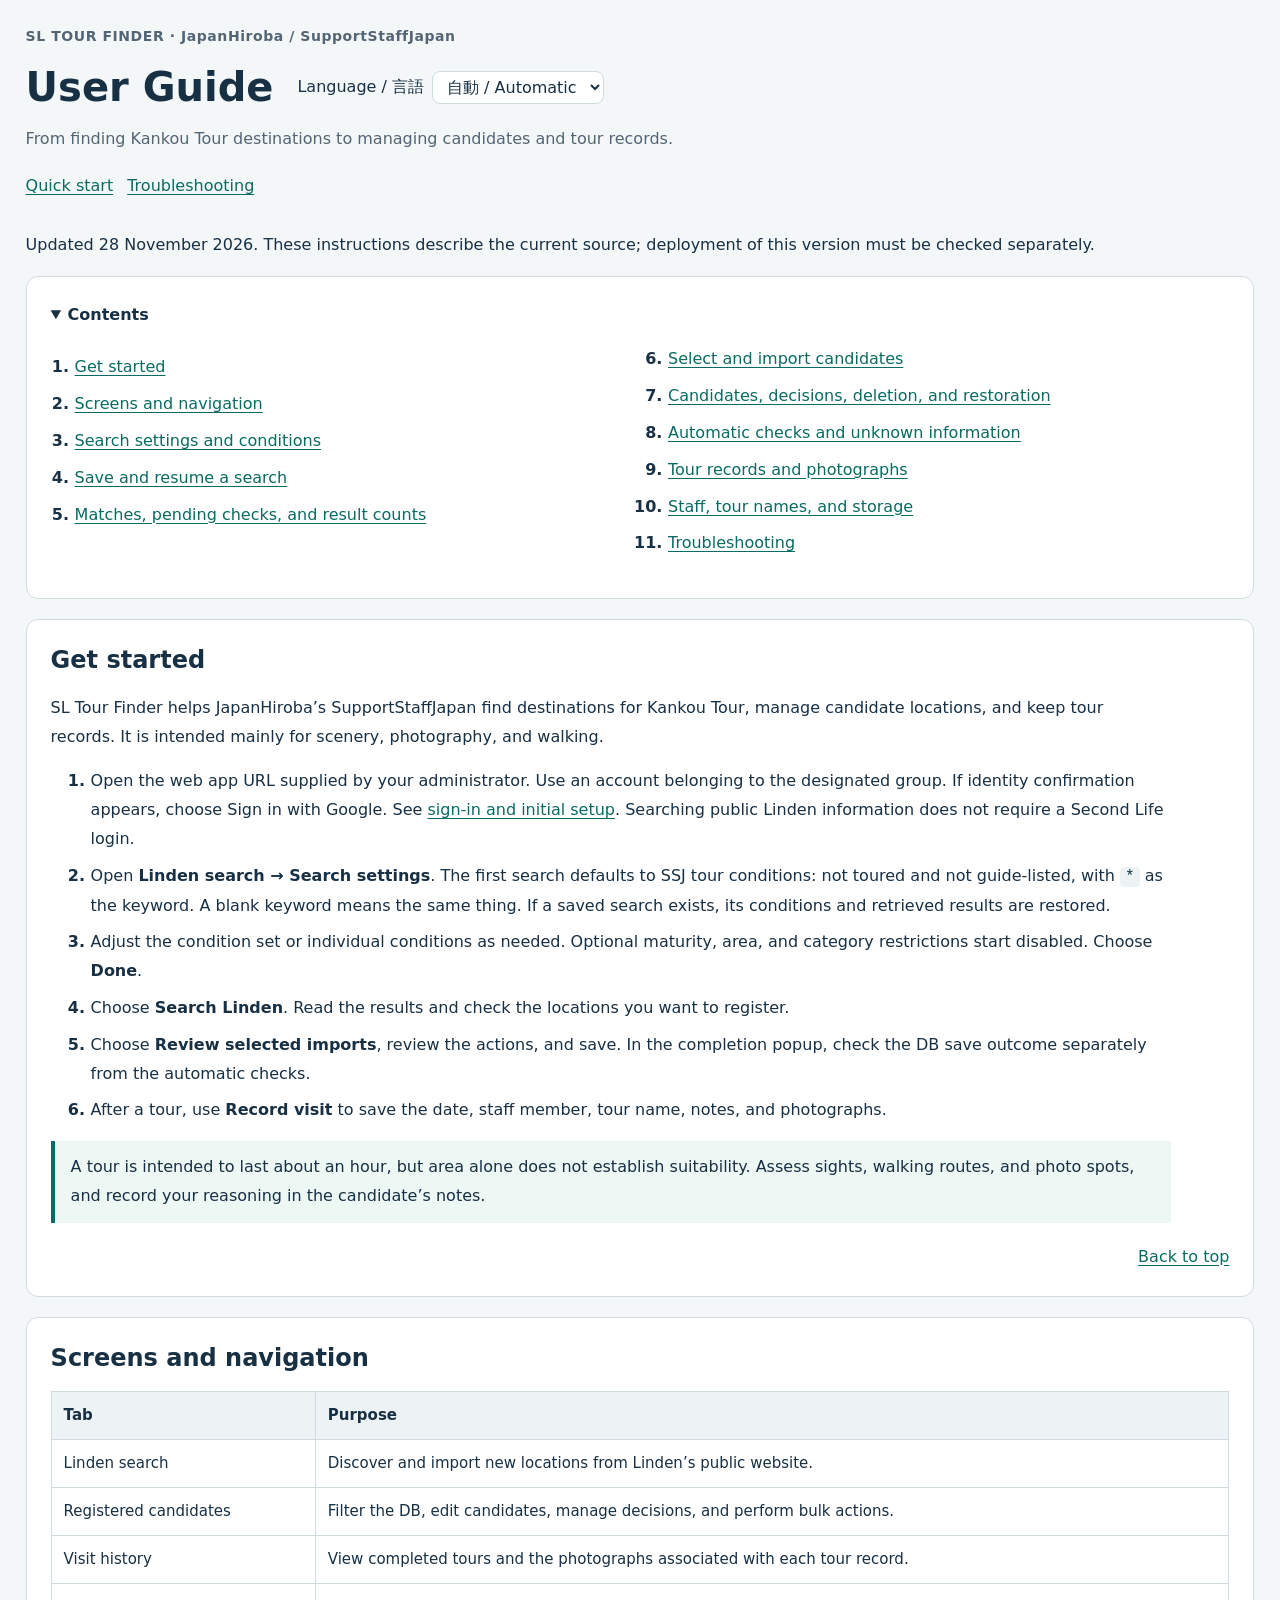
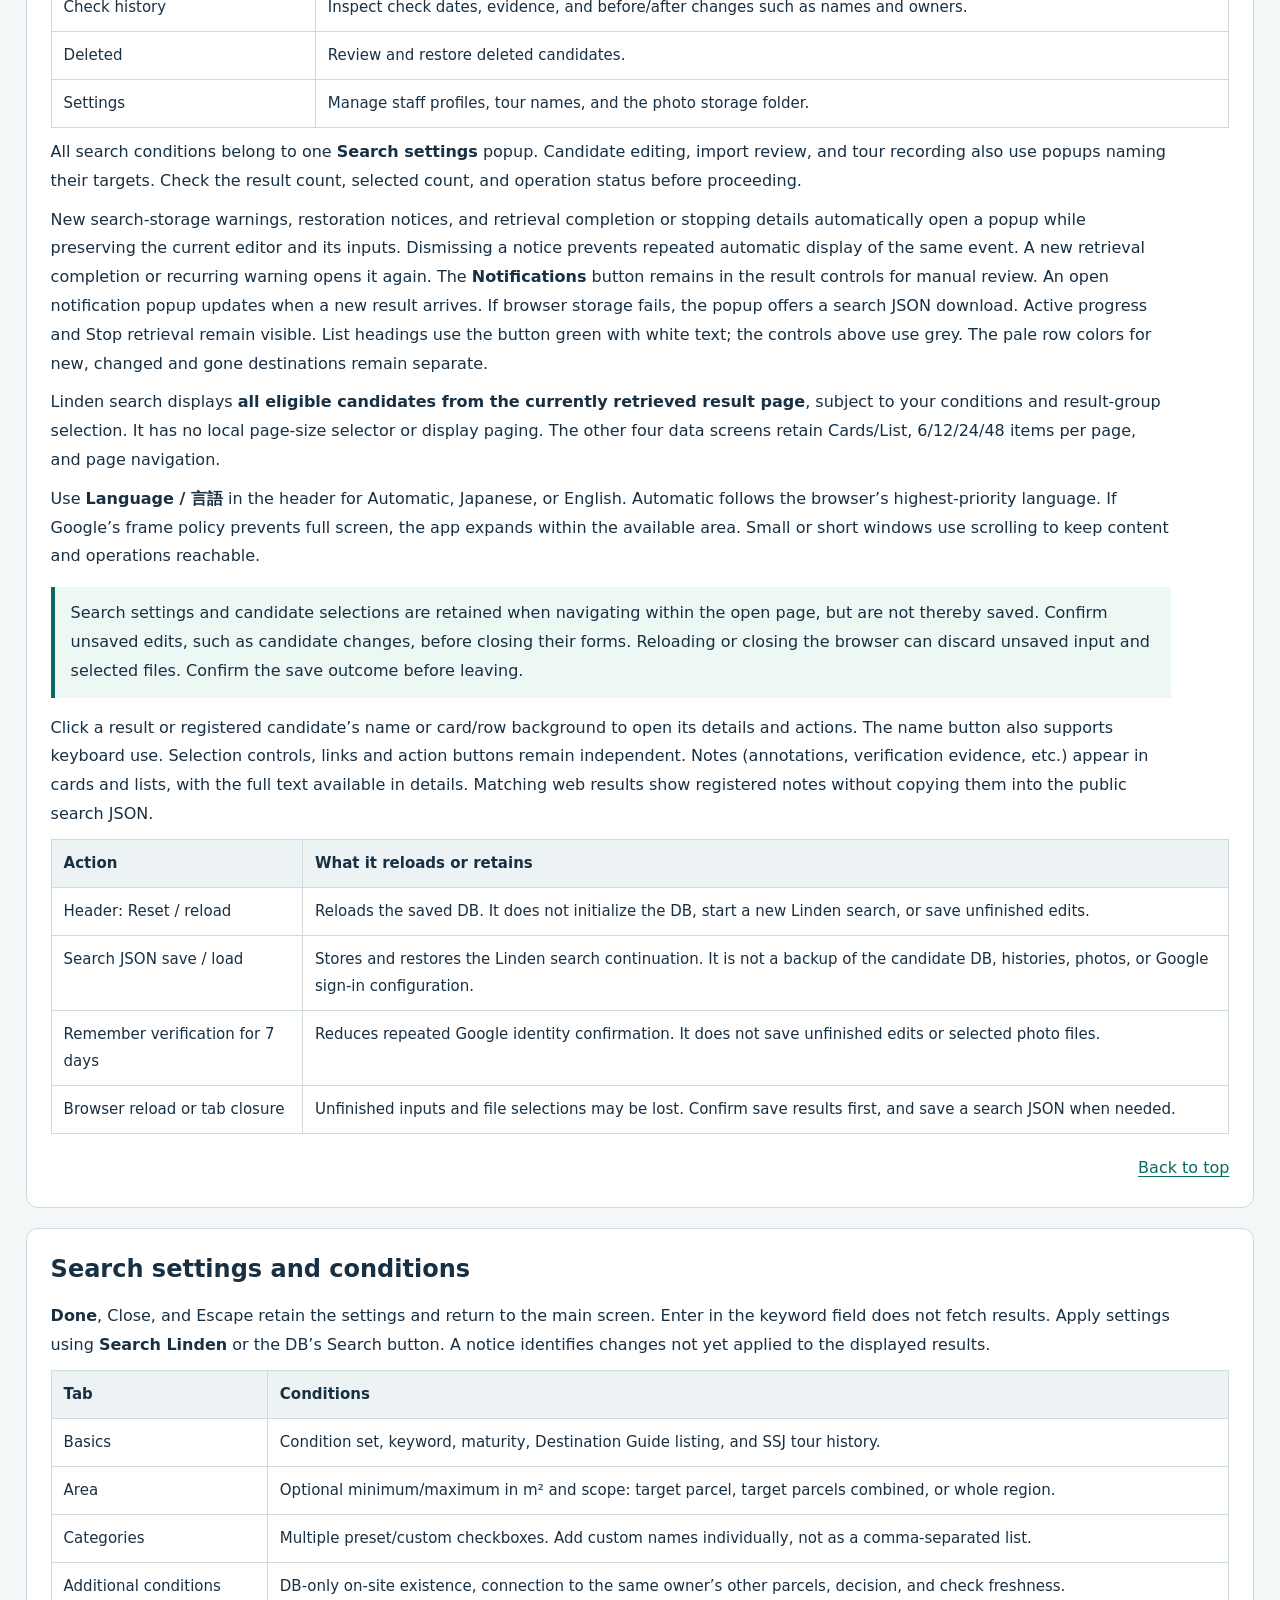
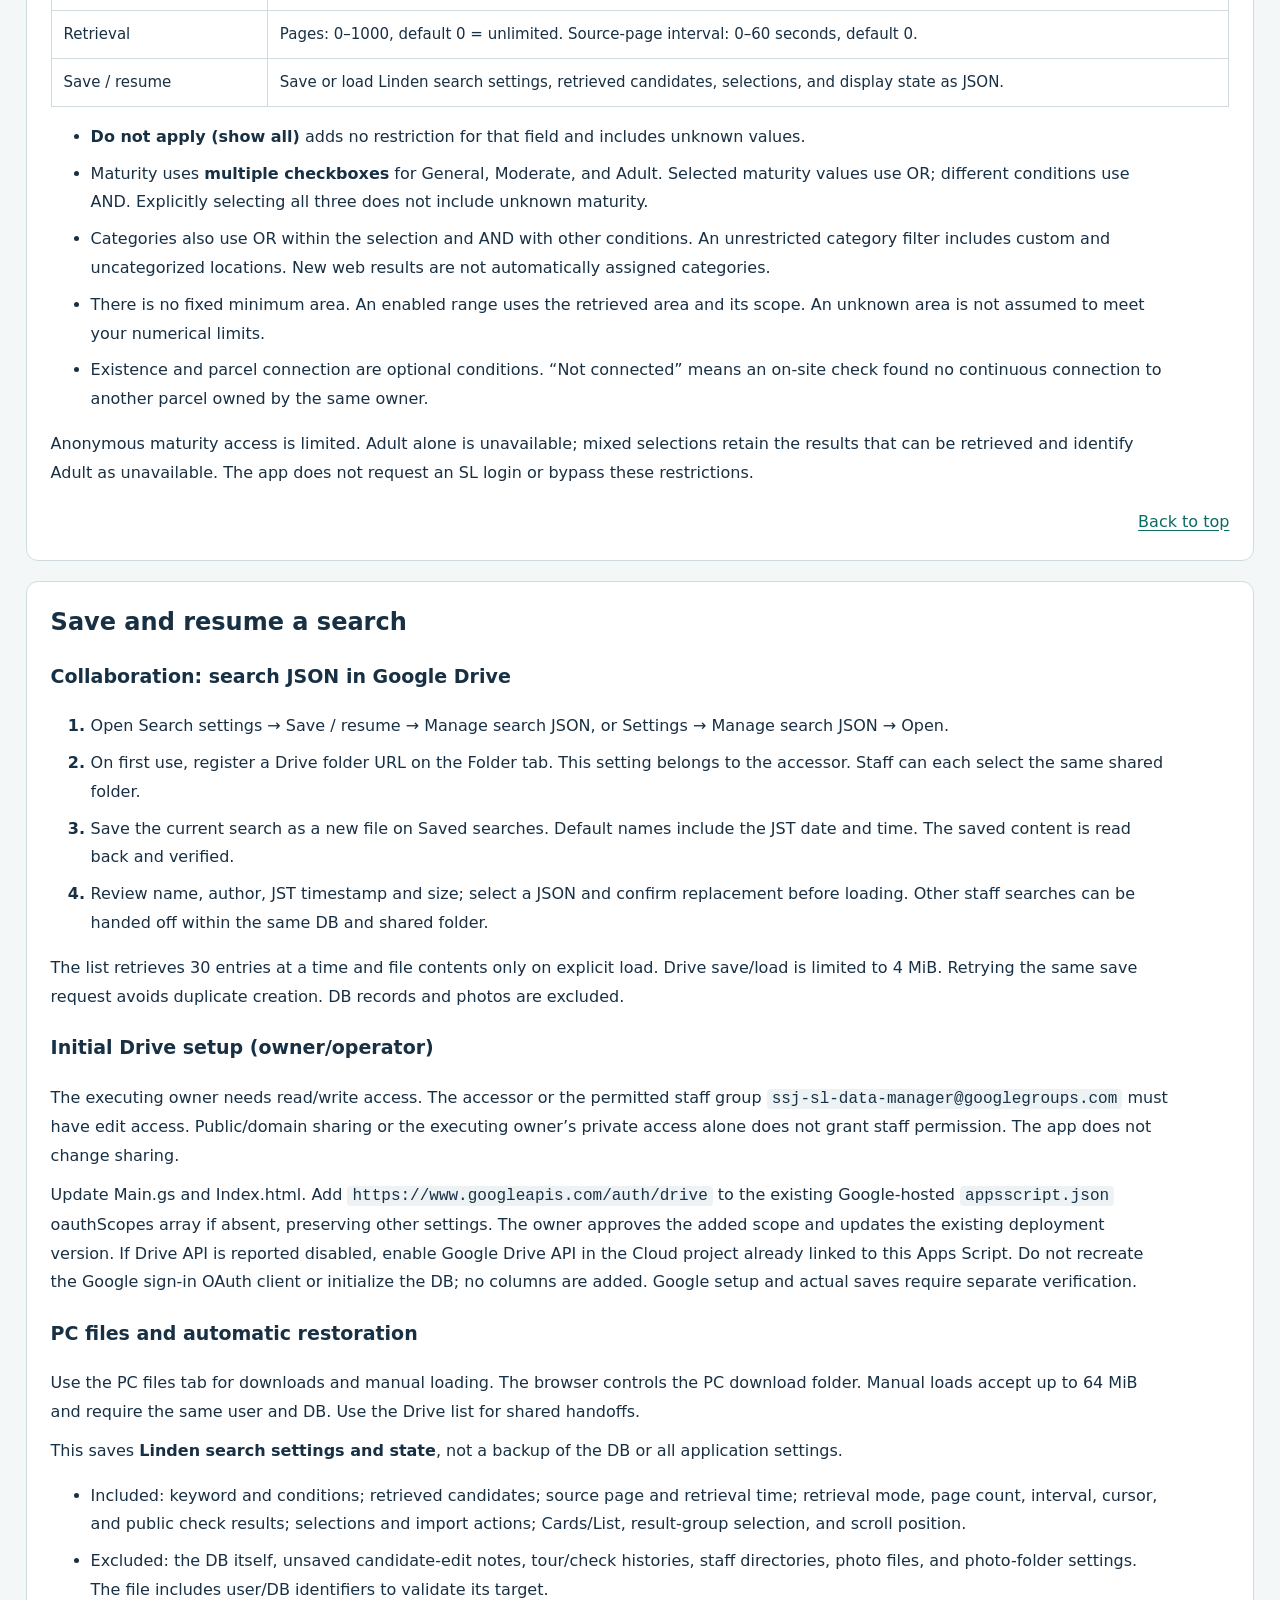
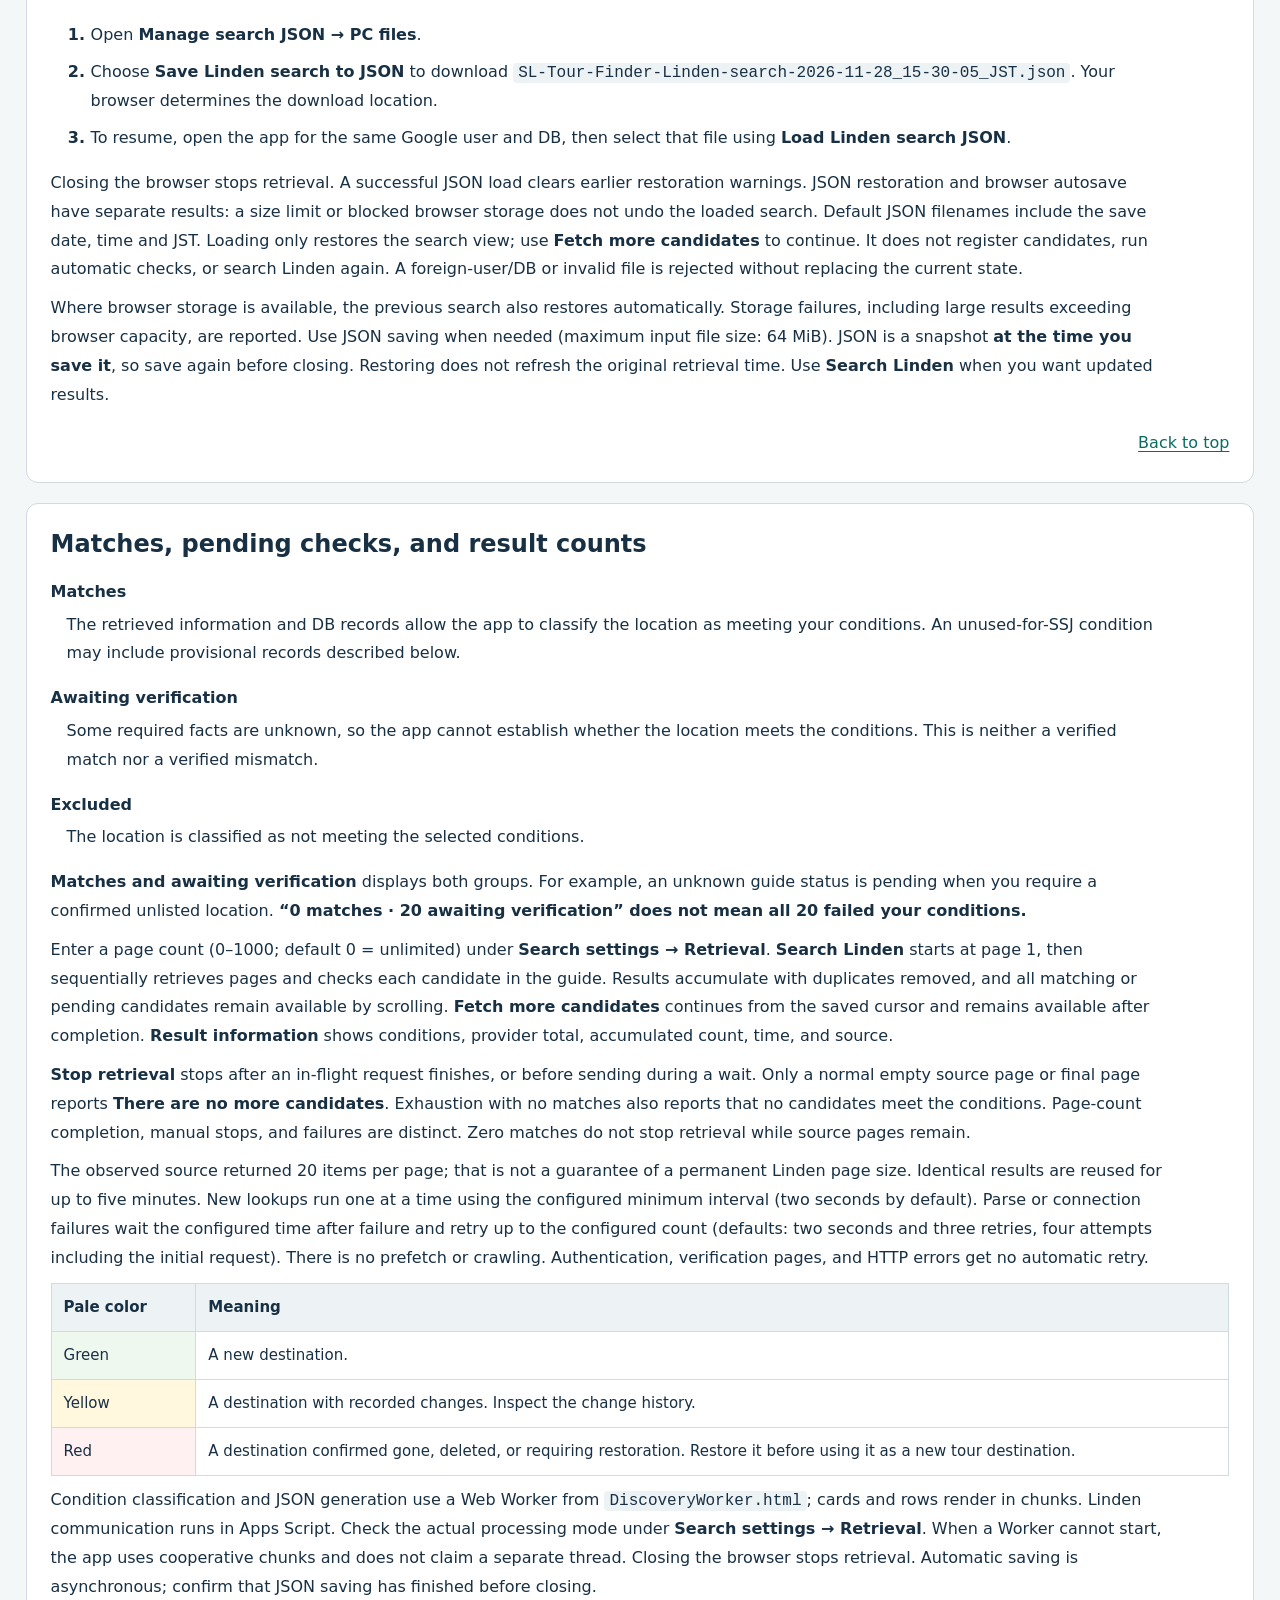
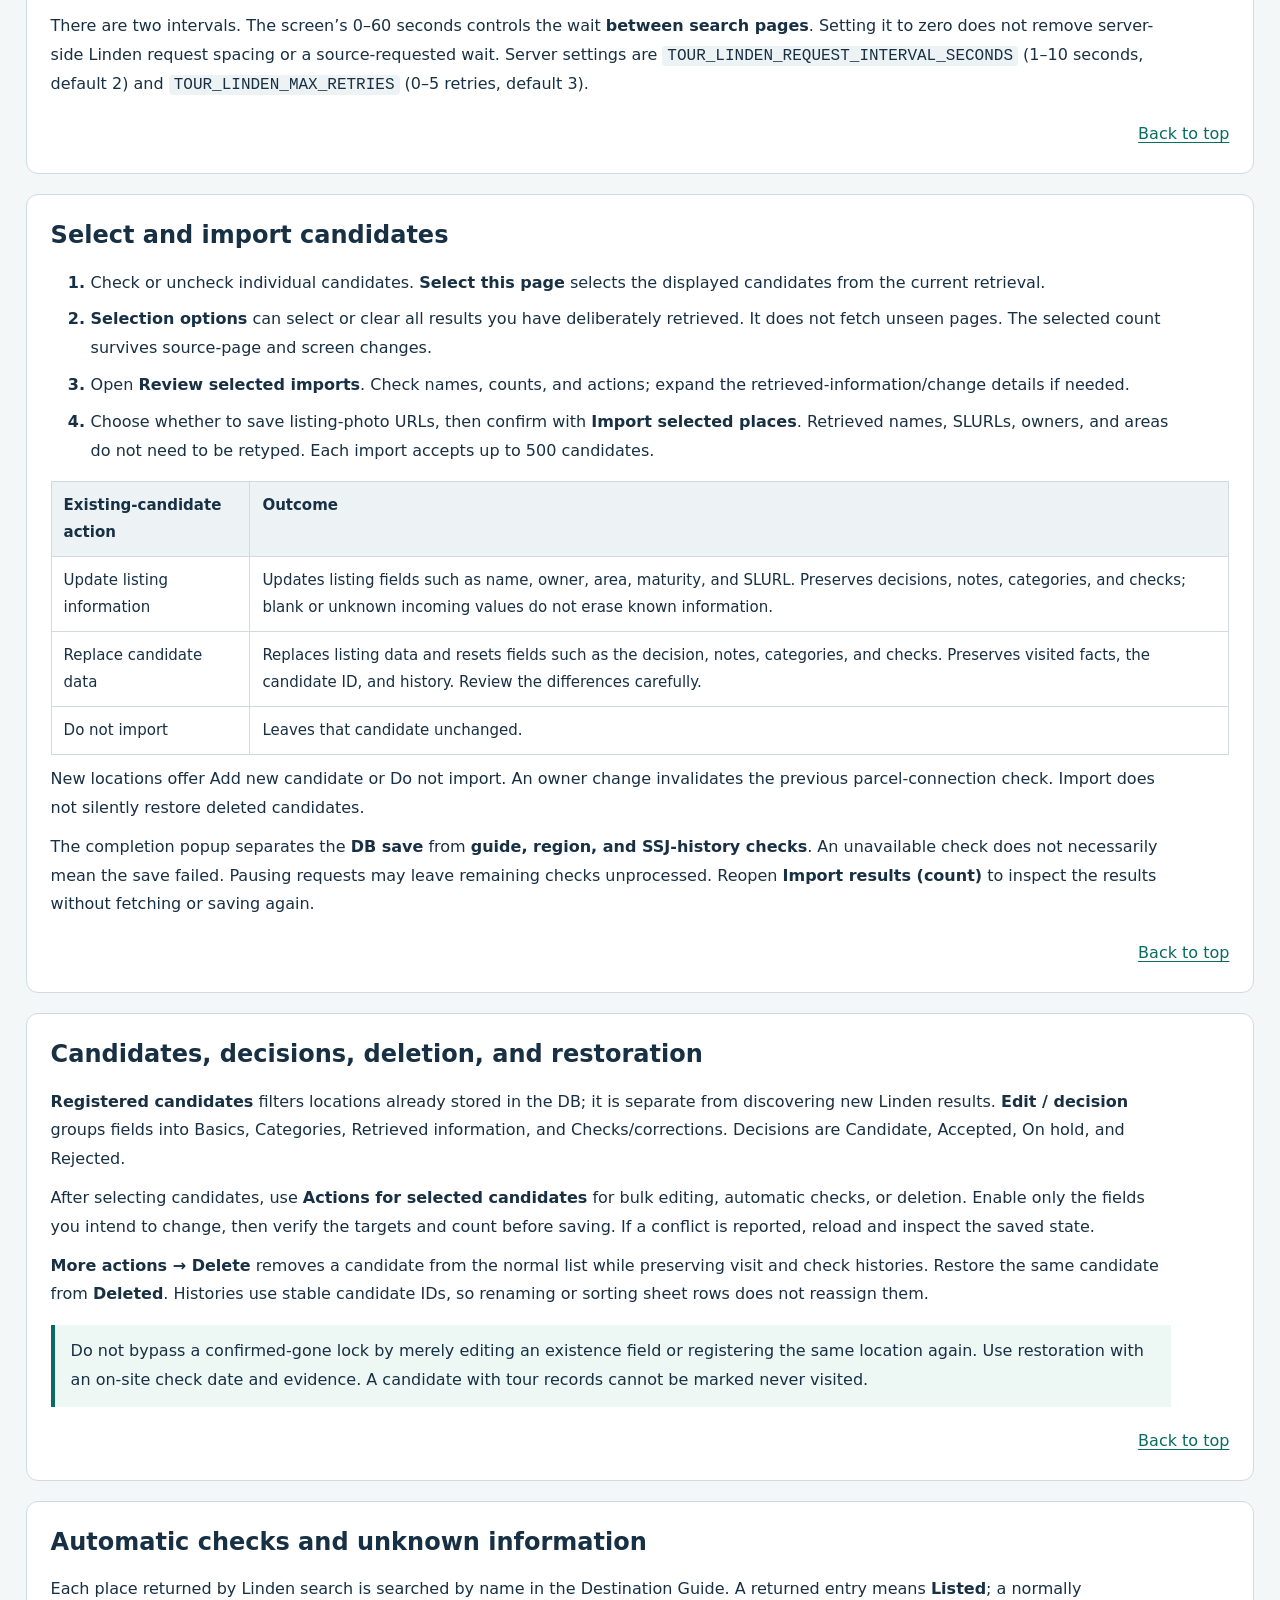
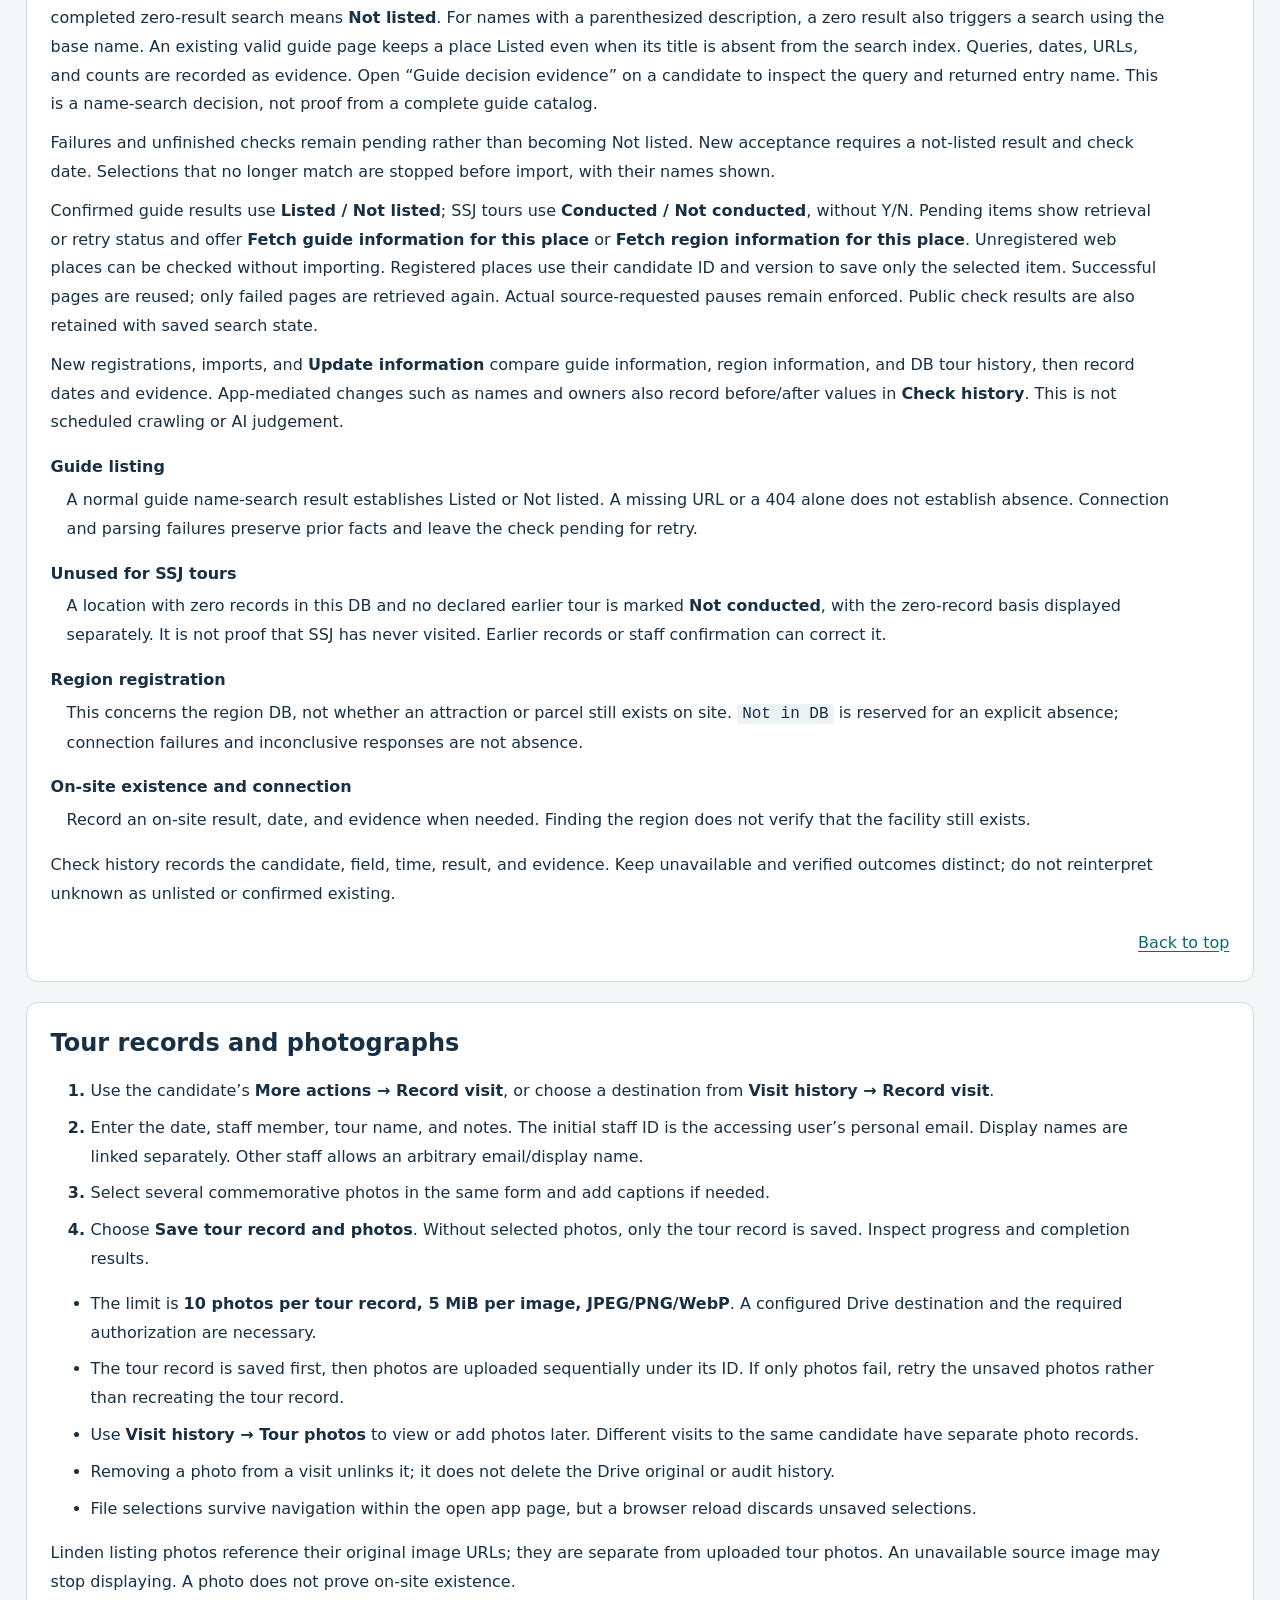
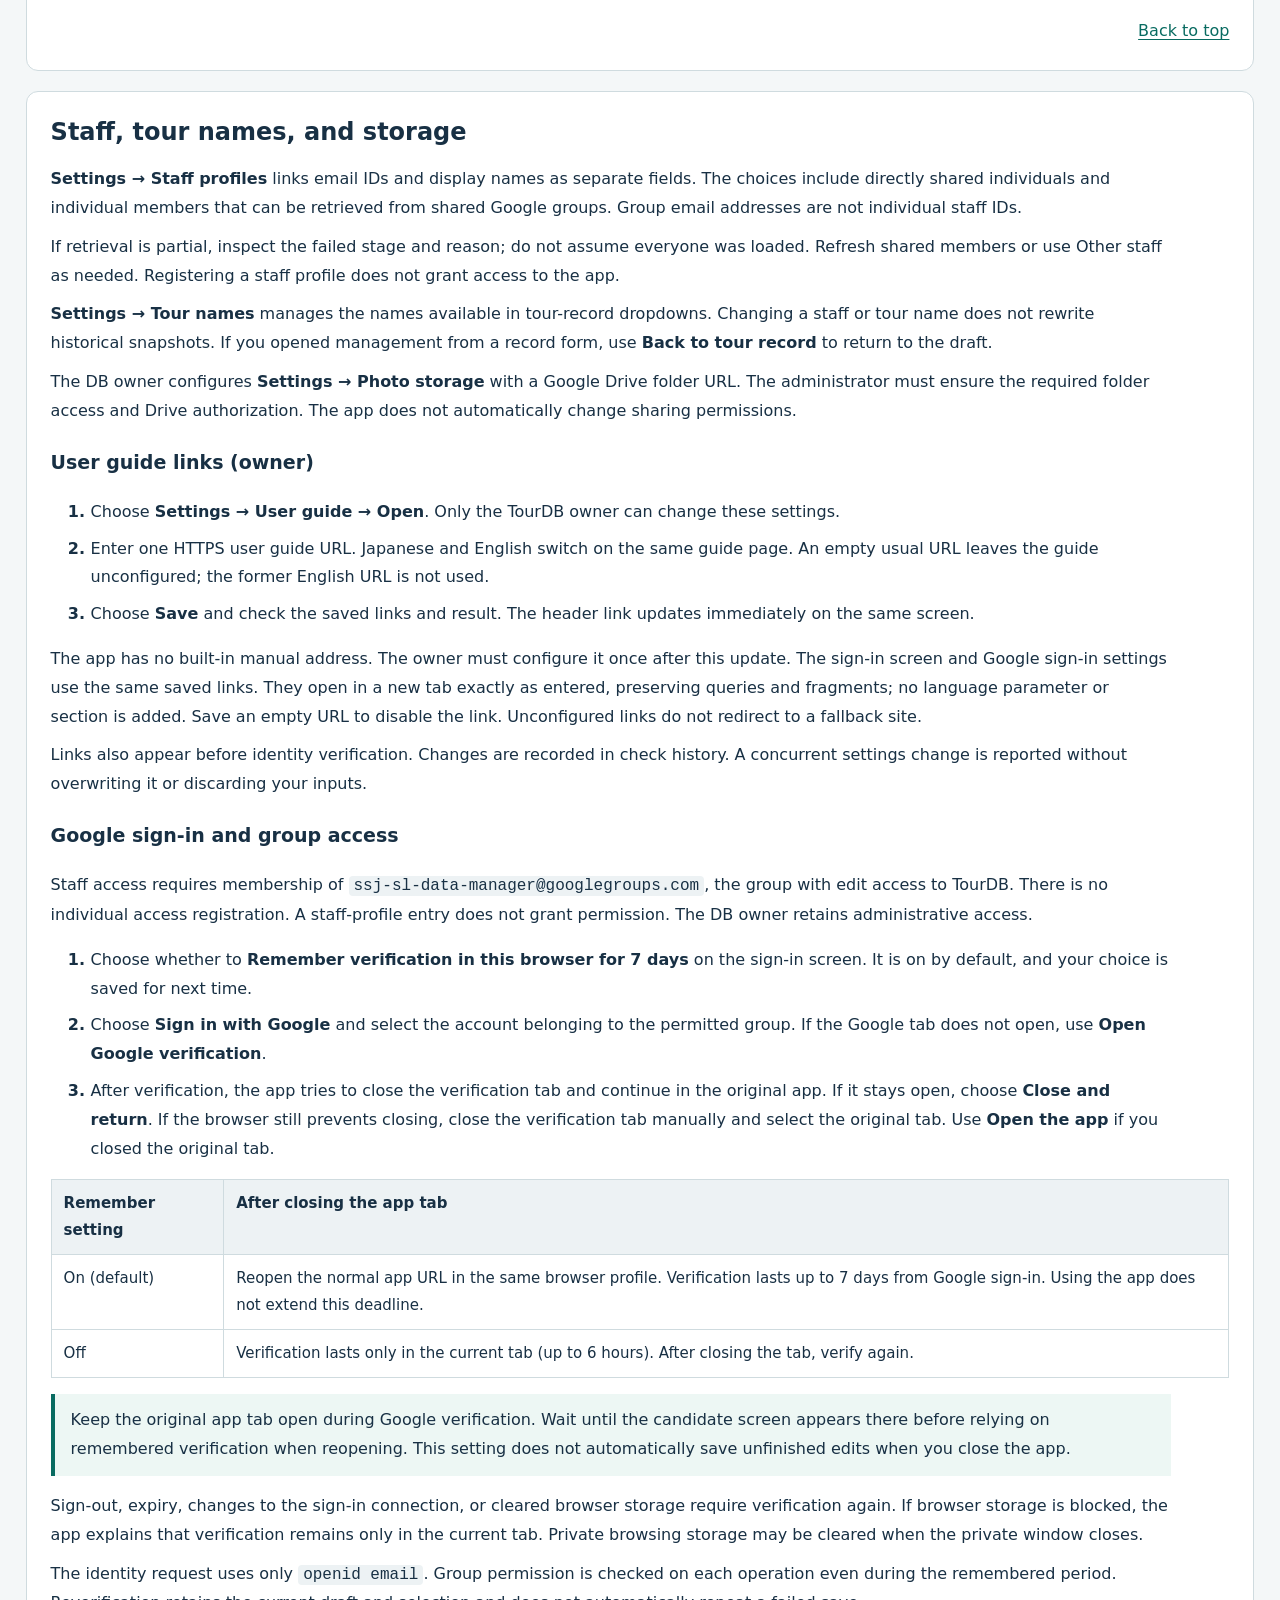
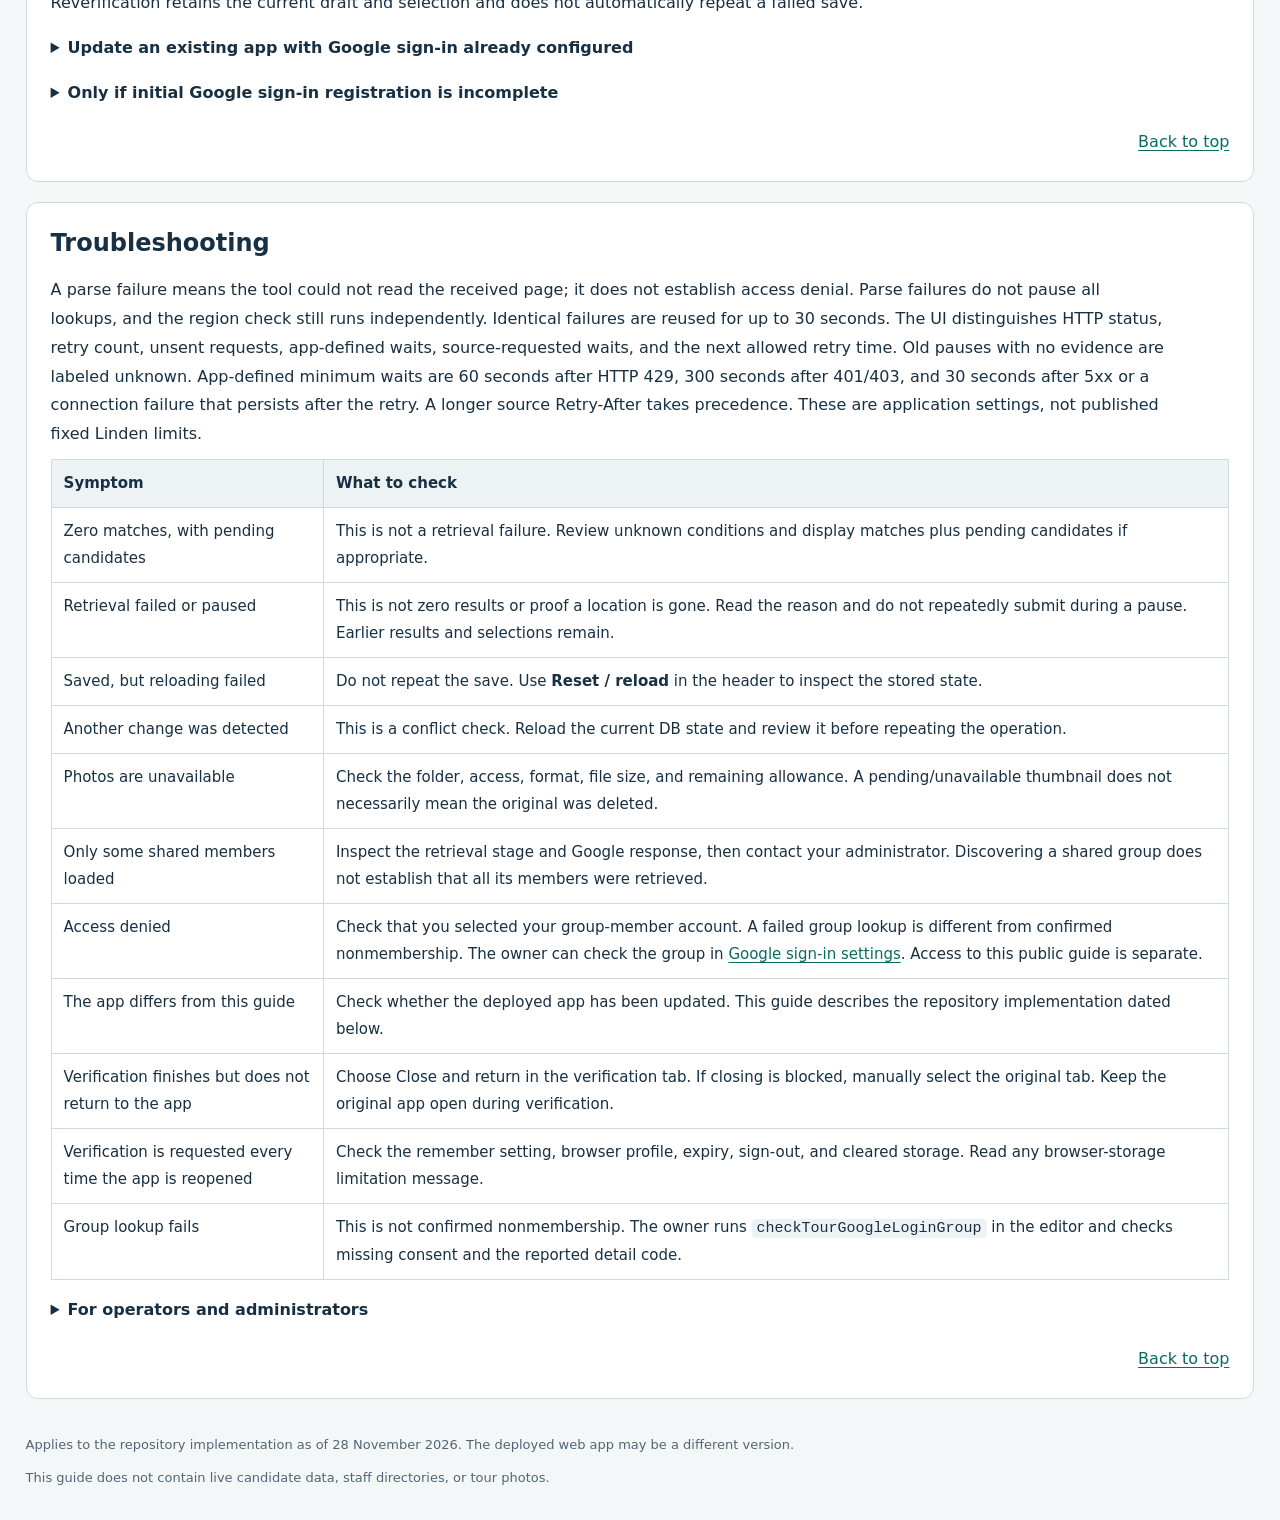
==== commit 311ae2b0: "Document automatic notifications with manual reopening" ====
--- a/index.html
+++ b/index.html
@@ -12,7 +12,7 @@
 <div class="guide-toolbar"><label for="guide-language">Language / 言語</label><select id="guide-language"><option value="auto">自動 / Automatic</option><option value="ja">日本語</option><option value="en">English</option></select></div>
 <div id="guide-body" lang="ja"><a class="skip" href="#content">本文へ移動</a><header><div class="brand">SL TOUR FINDER · JapanHiroba / SupportStaffJapan</div><div class="guide-heading"><h1>取扱説明書</h1></div><p class="subtitle">「Kankou Tour」の行き先検索から、候補選定・ツアーの実施記録まで。</p><nav aria-label="説明書の案内"><a href="#start">最初の操作</a><a href="#trouble">困ったとき</a></nav></header>
 <main id="content"><p class="muted">更新日：2026年11月28日。現行ソースの操作説明です。公開中のアプリへ反映済みかは別途確認してください。</p><details class="toc" open><summary>目次</summary><ol><li><a href="#start">まず使ってみる</a></li><li><a href="#navigation">画面と基本操作</a></li><li><a href="#search">検索設定と条件の組み合わせ</a></li><li><a href="#resume">検索の続きを保存・再開</a></li><li><a href="#results">一致・確認待ち・取得件数の読み方</a></li><li><a href="#import">候補を選んで取り込む</a></li><li><a href="#candidates">登録済み候補・採否・削除と復元</a></li><li><a href="#checks">自動確認と「未確認」の扱い</a></li><li><a href="#tours">ツアー実施記録と記念写真</a></li><li><a href="#settings">担当者・ツアー名・保存先</a></li><li><a href="#trouble">困ったとき</a></li></ol></details><section id="start" aria-labelledby="h-start"><h2 id="h-start">まず使ってみる</h2><p>SL Tour Finderは、JapanHirobaのSupportStaffJapanが行う「Kankou Tour」の行き先を探し、候補の選定と実施記録を管理するWebアプリです。主な用途は景観・撮影・散策です。</p><ol><li>運用担当者から案内されたWebアプリURLを開きます。利用には指定グループへの所属が必要です。本人確認画面が出た場合は「Googleでログイン」で所属アカウントを選びます。<a href="#google-login">ログインと初回設定</a>を参照してください。Lindenの公開情報を探すためにSecond Lifeへログインする必要はありません。</li><li>「Linden検索」→「検索設定」を開きます。初回はSSJツアー向け（未実施・公式未掲載）、検索語は <code>*</code> です。空欄も同じ扱いです。保存した検索がある場合は、前回の条件と取得結果を復元します。</li><li>必要なら条件セットや個別条件を変更します。成熟カテゴリ・面積・カテゴリー等の追加条件は未適用から始まります。「完了」で戻ります。</li><li>「Lindenで検索」を押します。候補を読み、登録したい場所にチェックします。</li><li>「選択した候補の取り込みを確認」で処理方法を確認して保存します。完了後の「取り込み結果」で、DB保存と照合結果を別々に確認します。</li><li>ツアーを行ったら「実施を記録」で日付・担当者・ツアー名・メモ・記念写真を保存します。</li></ol><aside>ツアーの目安は約1時間ですが、面積だけで適性を確定しません。見どころ・散策ルート・撮影スポットを見て判断し、候補のメモに残してください。</aside><a class="back" href="#top">先頭へ戻る</a></section>
-<section id="navigation" aria-labelledby="h-navigation"><h2 id="h-navigation">画面と基本操作</h2><div class="table-wrap"><table><thead><tr><th>タブ</th><th>用途</th></tr></thead><tbody><tr><td>Linden検索</td><td>Lindenの公開Webから新しい候補を探して取り込む。</td></tr><tr><td>登録済み候補</td><td>DB内の候補を絞り込み、編集・採否変更・一括操作を行う。</td></tr><tr><td>実施履歴</td><td>ツアーの実施記録と、その回に関連付けた記念写真を見る。</td></tr><tr><td>確認履歴</td><td>確認日時・根拠・名称や所有者等の変更前後を確認する。</td></tr><tr><td>削除済み</td><td>削除した候補を確認して復元する。</td></tr><tr><td>設定</td><td>担当者・ツアー名・記念写真の保存先・検索JSONを管理する。所有者は取説URLとGoogleログインも設定する。</td></tr></tbody></table></div><p>検索条件は1つの「検索設定」ポップアップで編集します。候補編集、取り込み確認、実施記録等も対象名が表示されたポップアップで行います。メイン画面の件数・選択数・状態表示を確認してから操作してください。</p><p>検索の保存・復元の警告、復元通知、Lindenの取得終了・停止の内容は、結果操作欄の<strong>「通知」</strong>からポップアップで確認します。要確認の通知はボタンに表示し、自動で編集画面を開き直しません。閉じた後も「通知」で再確認できます。保存できない場合はポップアップから検索JSONを保存できます。取得中の進捗と停止操作は引き続き表示します。一覧の列見出しはボタンと同じグリーンに白文字、その上の操作エリアはグレーです。候補の新規・変更・消滅を表す淡い行色は別に維持します。</p><p>Linden検索は、今回の取得分のうち条件と表示グループに該当する候補を<strong>全件表示</strong>します。表示件数指定や表示用のページ送りはありません。ほかの4つのデータ画面では、カード／一覧、6・12・24・48件表示、ページ送りを利用できます。</p><p>上部の「Language / 言語」は自動／日本語／Englishを切り替えます。自動はブラウザーの最優先言語に従います。「全画面」がGoogleのフレーム制限で使えない場合は、表示可能な領域内で拡張します。狭い・低い画面では全体スクロールで操作と全文に到達できます。</p><aside>検索設定の指定や候補の選択は画面内の移動でも保持しますが、保存したことにはなりません。候補編集などの未保存入力は、閉じる前に保存結果を確認してください。ブラウザー自体の再読み込み・終了では未保存入力や選択ファイルを失うことがあります。保存結果を確認してから閉じてください。</aside><p>検索結果・登録済み候補のカードや一覧行の名前・余白をクリックすると、対象の「詳細・操作」が開きます。名前はキーボードでも操作できます。チェック、リンク、操作ボタンは独立して動きます。「メモ(注記・確認根拠など)」はカードと一覧に表示し、詳細では全文を読めます。登録済み候補と同じWeb結果にもメモを表示しますが、公開検索JSONには保存しません。</p><div class="table-wrap"><table><thead><tr><th>操作</th><th>読み直す・保持する内容</th></tr></thead><tbody><tr><td>上部の「リセット読み込み」</td><td>保存済みDBを読み直します。DB初期化やLindenの再検索ではありません。未保存の編集をDBへ保存する操作でもありません。</td></tr><tr><td>検索JSONの保存・読み込み</td><td>Linden検索の続きだけを保存・復元します。候補DB・履歴・写真・Googleログイン設定のバックアップではありません。</td></tr><tr><td>本人確認の7日間保持</td><td>Googleでの再確認を省く設定です。未保存の編集や選択写真を保存する機能ではありません。</td></tr><tr><td>ブラウザーの再読み込み・タブ終了</td><td>未保存入力・選択ファイルは失われる場合があります。保存結果を確認し、Linden検索の続きは必要に応じてJSONにも保存してください。</td></tr></tbody></table></div><a class="back" href="#top">先頭へ戻る</a></section>
+<section id="navigation" aria-labelledby="h-navigation"><h2 id="h-navigation">画面と基本操作</h2><div class="table-wrap"><table><thead><tr><th>タブ</th><th>用途</th></tr></thead><tbody><tr><td>Linden検索</td><td>Lindenの公開Webから新しい候補を探して取り込む。</td></tr><tr><td>登録済み候補</td><td>DB内の候補を絞り込み、編集・採否変更・一括操作を行う。</td></tr><tr><td>実施履歴</td><td>ツアーの実施記録と、その回に関連付けた記念写真を見る。</td></tr><tr><td>確認履歴</td><td>確認日時・根拠・名称や所有者等の変更前後を確認する。</td></tr><tr><td>削除済み</td><td>削除した候補を確認して復元する。</td></tr><tr><td>設定</td><td>担当者・ツアー名・記念写真の保存先・検索JSONを管理する。所有者は取説URLとGoogleログインも設定する。</td></tr></tbody></table></div><p>検索条件は1つの「検索設定」ポップアップで編集します。候補編集、取り込み確認、実施記録等も対象名が表示されたポップアップで行います。メイン画面の件数・選択数・状態表示を確認してから操作してください。</p><p>検索の保存・復元の警告、復元通知、Lindenの取得終了・停止は、新しい通知が発生すると自動でポップアップ表示します。編集中の画面・入力は保持します。同じ通知は閉じた後に繰り返し表示せず、新しい取得完了や再発した警告は再び自動表示します。結果操作欄の<strong>「通知」</strong>ボタンも残し、閉じた後も再確認できます。開いている通知には新しい結果を反映します。保存できない場合はポップアップから検索JSONを保存できます。取得中の進捗と停止操作は引き続き表示します。一覧の列見出しはボタンと同じグリーンに白文字、その上の操作エリアはグレーです。候補の新規・変更・消滅を表す淡い行色は別に維持します。</p><p>Linden検索は、今回の取得分のうち条件と表示グループに該当する候補を<strong>全件表示</strong>します。表示件数指定や表示用のページ送りはありません。ほかの4つのデータ画面では、カード／一覧、6・12・24・48件表示、ページ送りを利用できます。</p><p>上部の「Language / 言語」は自動／日本語／Englishを切り替えます。自動はブラウザーの最優先言語に従います。「全画面」がGoogleのフレーム制限で使えない場合は、表示可能な領域内で拡張します。狭い・低い画面では全体スクロールで操作と全文に到達できます。</p><aside>検索設定の指定や候補の選択は画面内の移動でも保持しますが、保存したことにはなりません。候補編集などの未保存入力は、閉じる前に保存結果を確認してください。ブラウザー自体の再読み込み・終了では未保存入力や選択ファイルを失うことがあります。保存結果を確認してから閉じてください。</aside><p>検索結果・登録済み候補のカードや一覧行の名前・余白をクリックすると、対象の「詳細・操作」が開きます。名前はキーボードでも操作できます。チェック、リンク、操作ボタンは独立して動きます。「メモ(注記・確認根拠など)」はカードと一覧に表示し、詳細では全文を読めます。登録済み候補と同じWeb結果にもメモを表示しますが、公開検索JSONには保存しません。</p><div class="table-wrap"><table><thead><tr><th>操作</th><th>読み直す・保持する内容</th></tr></thead><tbody><tr><td>上部の「リセット読み込み」</td><td>保存済みDBを読み直します。DB初期化やLindenの再検索ではありません。未保存の編集をDBへ保存する操作でもありません。</td></tr><tr><td>検索JSONの保存・読み込み</td><td>Linden検索の続きだけを保存・復元します。候補DB・履歴・写真・Googleログイン設定のバックアップではありません。</td></tr><tr><td>本人確認の7日間保持</td><td>Googleでの再確認を省く設定です。未保存の編集や選択写真を保存する機能ではありません。</td></tr><tr><td>ブラウザーの再読み込み・タブ終了</td><td>未保存入力・選択ファイルは失われる場合があります。保存結果を確認し、Linden検索の続きは必要に応じてJSONにも保存してください。</td></tr></tbody></table></div><a class="back" href="#top">先頭へ戻る</a></section>
 <section id="search" aria-labelledby="h-search"><h2 id="h-search">検索設定と条件の組み合わせ</h2><p>「完了」・閉じる・Escapeは指定を保持して戻るだけです。検索語のEnterでも取得しません。メイン画面の<strong>「Lindenで検索」</strong>またはDBの検索ボタンで条件を反映します。未反映の変更がある場合は、その旨を表示します。</p><div class="table-wrap"><table><thead><tr><th>タブ</th><th>設定する内容</th></tr></thead><tbody><tr><td>基本</td><td>条件セット、検索語、成熟カテゴリ、行き先ガイド掲載、SSJ実施状況。</td></tr><tr><td>面積</td><td>範囲指定、下限・上限の㎡、対象パーセル／対象パーセル合計／リージョン全体。</td></tr><tr><td>カテゴリー</td><td>プリセットと独自カテゴリーの複数チェック。独自名は1件ずつ追加し、カンマ区切りにしない。</td></tr><tr><td>追加条件</td><td>登録済みDBの現地存続、同所有者区画との接続、採否、確認日の新しさ。</td></tr><tr><td>取得</td><td>ページ数（0〜1000、既定0＝無制限）。検索ページの取得間隔は初期値0秒、0〜60秒で変更。</td></tr><tr><td>保存・再開</td><td>Linden検索の設定・取得済み候補・選択・表示状態をJSONで保存・読み込み。</td></tr></tbody></table></div><ul><li>追加条件の「適用しない（全て出る）」は、その項目では制限しないという意味です。未確認も含みます。</li><li>成熟カテゴリはGeneral／Moderate／Adultの<strong>複数チェック</strong>です。選択同士はOR、ほかの条件とはANDです。3つを明示指定した場合は成熟カテゴリ未確認の場所を含みません。</li><li>カテゴリーも複数選択内はOR、ほかの条件とはANDです。未適用なら独自カテゴリー・未分類も含みます。新しいWeb候補のカテゴリーは自動推定しません。</li><li>面積に固定の最低値はありません。範囲を指定した場合は取得した面積と対象範囲を使います。面積未確認は指定値に合うと見なしません。</li><li>現地存続・区画接続は既定の必須条件ではありません。「接続なし」は同じ所有者の別区画と地続きではないという確認です。</li></ul><p>公開取得できる成熟カテゴリには制限があります。Adultだけの指定は取得不可、ほかとの併用では取得できる結果を残してAdult取得不能を案内します。SLアカウントのログインや制限回避は行いません。</p><a class="back" href="#top">先頭へ戻る</a></section>
 <section id="resume" aria-labelledby="h-resume"><h2 id="h-resume">検索の続きを保存・再開</h2><h3>共同作業：Google Driveの検索JSON管理</h3><ol><li>「検索設定 → 保存・再開 → 検索JSONの管理」または「設定 → 検索JSONの管理 → 開く」を選びます。</li><li>初回は「保存先」でDriveフォルダーURLを登録。設定はアクセス者ごとです。同じスタッフ共有フォルダーを各自が指定できます。</li><li>「保存済み」で現在の検索を新規ファイルへ保存。既定名はJST年月日時刻付きです。保存後は内容を読み直して一致を確認します。</li><li>一覧で名前・保存者・JST日時・サイズを確認してJSONを選び、置き換え確認にチェックして読み込みます。同じDBの共有フォルダー内なら他スタッフの検索も引き継げます。</li></ol><p>一覧は30件ずつ取得し、本文は明示的な読込時に取得します。Drive保存・読込は4 MiBまでです。再試行では同じ保存要求の重複作成を防ぎます。候補DBや写真は含めません。</p><h3>Driveの初回設定（所有者・運用担当者）</h3><p>実行所有者が読み書きでき、アクセス者本人または指定スタッフグループ <code>ssj-sl-data-manager@googlegroups.com</code> に編集共有されたフォルダーを使います。所有者だけの私有フォルダー権限や公開・ドメイン共有をスタッフの許可として扱いません。アプリは共有設定を変更しません。</p><p>Main.gs・Index.htmlを更新し、Google上の既存 <code>appsscript.json</code> の <code>oauthScopes</code> 配列へ <code>https://www.googleapis.com/auth/drive</code> がなければ追加します。他の設定は保持し、所有者が追加権限を承認して既存デプロイの版を更新します。Drive API無効と表示された場合は、既に紐付いているCloudプロジェクトでGoogle Drive APIを有効化します。GoogleログインのOAuthクライアント再登録・DB初期化・列追加は不要です。Google上の設定・保存成功は別途確認が必要です。</p><h3>PCファイルと自動復元</h3><p>ダウンロード・手動読込は管理画面の「PCファイル」を使います。PCの保存先はブラウザー設定に従い、読込上限は64 MiBです。同じ利用者・DBのファイルだけを受け付けます。共同引き継ぎはDriveの一覧から行います。</p><p>対象は<strong>Linden検索の設定・状態</strong>です。登録済みDB本体やアプリ全設定のバックアップではありません。</p><ul><li>含めるもの：検索語・条件、取得済み候補、取得元ページ・取得日時、取得方法・ページ数・取得間隔・続きの位置、公開照会結果、候補の選択と取り込み方法、カード／一覧・表示グループ・スクロール位置。</li><li>含めないもの：DB本体、候補編集の未保存メモ、実施履歴・確認履歴、担当者名簿、写真本体、写真保存先設定。ファイルには対象を識別する利用者・DBの識別情報が含まれます。</li></ul><ol><li>「検索JSONの管理 → PCファイル」を開きます。</li><li>「Linden検索の続きをJSON保存」で <code>SL-Tour-Finder-Linden-search-2026-11-28_15-30-05_JST.json</code> をダウンロードします。保存先はブラウザーの設定に従います。</li><li>再開する時は同じGoogle利用者・DBのアプリを開き、「Linden検索のJSONを読み込む」でそのファイルを選びます。</li></ol><p>ブラウザーを閉じると処理は停止します。正常なJSON読み込み後は以前の復元警告を解除します。JSON復元の成功と、ブラウザーへの自動保存の結果は別に表示します。自動保存が容量制限・保存拒否で失敗しても、読み込んだ検索はこのタブで使用できます。既定のJSONファイル名には保存時の年月日時刻とJSTを付けます。読み込みは検索の続きを表示するだけです。「追加取得」で取得を続けます。候補のDB登録・自動照合・Lindenへの再検索は行いません。別の利用者・別DB・形式不正のファイルは拒否し、現在の状態を保持します。</p><p>同じブラウザーで保存機能が使える場合は、前回の検索を自動復元します。保存できない場合や大量取得でブラウザーの容量を超えた場合は画面で通知します。JSON保存を利用してください（読込上限64 MiB）。JSONは<strong>保存操作をした時点</strong>の記録なので、閉じる前に保存し直してください。保存済み結果の取得日時は更新されません。古い結果を更新する時は「Lindenで検索」を押します。</p><a class="back" href="#top">先頭へ戻る</a></section><section id="results" aria-labelledby="h-results"><h2 id="h-results">一致・確認待ち・取得件数の読み方</h2><dl><dt>一致</dt><dd>取得情報とDB記録から、指定した条件に合うと判定した候補です。SSJ未実施には後述の仮登録が含まれる場合があります。</dd><dt>確認待ち</dt><dd>未確認の項目があり、条件に合うか確定できない候補です。条件一致済みでも、条件不一致でもありません。</dd><dt>不一致</dt><dd>指定した条件に合わないと判定した候補です。</dd></dl><p>「一致と確認待ち」は両方を表示する設定です。例えば公式未掲載を指定した時、掲載有無が未確認なら確認待ちです。<strong>「一致0件・確認待ち20件」は、20件が不一致という意味ではありません。</strong></p><p>「検索設定 → 取得」で、ページ数を指定します（0〜1000、既定0＝無制限）。「Lindenで検索」で1ページ目から開始し、ページ取得と候補ごとのガイド検索を順番に行います。候補は重複を除いて累積し、スクロールして全件読めます。「追加取得」は続きから取得し、完了後も押せます。「取得情報」で条件・掲載総数・累計件数・日時・参照元を確認します。</p><p>「取得を停止」で途中停止できます。通常の空ページまたは最終ページに達した時だけ<strong>「もうこれ以上の候補はありません」</strong>と表示します。全取得後に一致0件なら条件一致する候補がないことも案内します。指定ページ数での停止、途中停止、失敗は別表示です。条件一致0件でも取得元に続きがあれば継続します。</p><p>確認できた取得元は1ページ20件でした。検索ページの取得間隔は「検索設定 → 取得」で0〜60秒、初期値0秒です。掲載判定は5件ずつまとめて送り、候補ごとのブラウザー側の待機を入れません。判定中も閲覧・表示切替・選択・取り込み確認・候補の編集保存を続けられます。保存・手動照会を優先します。進捗は専用欄へ表示し、操作結果の通知を上書きしません。サーバー側の待機指定・運用間隔が長ければそちらを優先します。同じ照会は5分再利用し、並列取得しません。サーバー内部の解析・通信失敗の再試行は運用設定（未設定時2秒・再試行3回）に従います。認証要求・確認用画面・拒否・回数制限では停止します。</p><div class="table-wrap"><table><thead><tr><th>淡い色</th><th>意味</th></tr></thead><tbody><tr><td class="new">緑</td><td>新規の行き先。</td></tr><tr><td class="changed">黄</td><td>記録後に変更があった行き先。変更履歴を確認する。</td></tr><tr><td class="gone">赤</td><td>消滅確認済み・削除済み等、復元が必要な行き先。復元まで新たな行き先に使えない。</td></tr></tbody></table></div><p>検索の条件判定とJSON生成は <code>DiscoveryWorker.html</code> のWeb Workerで処理し、カード・行は小分けに描画します。Lindenへの通信はApps Script側です。「検索設定 → 取得」で実際の処理方式を確認してください。Workerを使えない場合は画面と協調する分割処理へ切り替え、別スレッドで動いたとは表示しません。ブラウザーを閉じると取得は停止します。自動保存は非同期なので、閉じる前にJSON保存の完了を確認してください。</p><p>取得間隔には2種類あります。画面の0〜60秒は<strong>検索ページ間</strong>の待機です。0秒でも、サーバー側のLinden照会間隔や取得先の待機指定は省略しません。サーバー側は <code>TOUR_LINDEN_REQUEST_INTERVAL_SECONDS</code>（1〜10秒、既定2）と <code>TOUR_LINDEN_MAX_RETRIES</code>（0〜5回、既定3）で設定します。</p><a class="back" href="#top">先頭へ戻る</a></section>
 <section id="import" aria-labelledby="h-import"><h2 id="h-import">候補を選んで取り込む</h2><ol><li>個別のチェックで候補をON/OFFします。「このページを全選択」は、現在表示している取得分が対象です。</li><li>「選択の操作」で手動取得済みの結果全体を選択・解除できます。未取得ページを取得する操作ではありません。選択数は別の取得元や画面へ移動しても保持します。</li><li>「選択した候補の取り込みを確認」を開きます。対象名・件数・処理方法を確認し、必要なら「取得情報・変更内容を見る」を開きます。</li><li>掲載写真のURLを保存するか選び、「選択した候補を取り込む」で確定します。取得済みの名称・SLURL・所有者・面積等を再入力する必要はありません。一括取り込みは1回500件までです。</li></ol><div class="table-wrap"><table><thead><tr><th>登録済み候補の処理</th><th>結果</th></tr></thead><tbody><tr><td>掲載情報を更新</td><td>名称・所有者・面積・成熟カテゴリ・SLURL等を更新。既存の採否・メモ・カテゴリー・確認結果を保持し、空欄や未確認で既知の情報を消さない。</td></tr><tr><td>候補データを置き換え</td><td>取得情報へ置き換え、採否・メモ・カテゴリー・確認項目等を初期状態へ戻す。訪問済みの事実、候補ID、履歴は保持する。差分をよく確認する。</td></tr><tr><td>取り込まない</td><td>その候補を変更しない。</td></tr></tbody></table></div><p>新規候補は新規登録／取り込まないを選べます。所有者変更時は、以前の所有者に対する接続確認を未確認へ戻します。削除済み候補は取り込みで自動復元しません。</p><p>完了後の「取り込み結果」は、<strong>DB保存</strong>と<strong>公式掲載・リージョン・SSJ実施状況の照合</strong>を分けて表示します。「照合不能」は必ずしも保存失敗ではありません。休止中は残りの確認が未処理になる場合があります。閉じた後も「取り込み結果（件数）」で再表示できます。結果を見るだけで再照会・再保存はしません。</p><a class="back" href="#top">先頭へ戻る</a></section>
@@ -23,7 +23,7 @@
 <section id="trouble" aria-labelledby="h-trouble"><h2 id="h-trouble">困ったとき</h2><p>「ツールが解析できない」は受信したページを読めなかった状態で、アクセス拒否とは別です。解析失敗では全照会を休止せず、リージョン照会も独立して実行します。同じ失敗は30秒以内では再利用します。HTTP応答コード、再試行回数、未送信、アプリ設定の待機と取得先の待機指定、再試行可能時刻を分けて表示します。旧版の待機は理由不明と表示し、Lindenの制限だと断定しません。HTTP 429は最低60秒、401／403は最低300秒、5xx・再試行後の通信失敗は最低30秒をアプリ側で設定し、取得先の待機指定が長い時はそちらを優先します。これらの秒数はLinden公式の固定上限ではありません。</p><div class="table-wrap"><table><thead><tr><th>表示・症状</th><th>確認すること</th></tr></thead><tbody><tr><td>一致0件・確認待ちがある</td><td>取得失敗ではありません。条件の未確認項目を確認し、必要なら一致と確認待ちを表示します。</td></tr><tr><td>取得失敗・休止</td><td>0件や消滅とは扱いません。表示された理由を確認し、休止時間中に連打しないでください。前回の結果と選択は保持します。</td></tr><tr><td>保存成功・再取得失敗</td><td>同じ保存を繰り返さず、上部の「リセット読み込み」で保存済みの状態を確認します。</td></tr><tr><td>他の変更がある</td><td>競合確認です。現在のDBを再取得し、変更内容を確認してから操作し直します。</td></tr><tr><td>写真が使えない</td><td>保存先・権限・対応形式・サイズ・残り枚数を確認します。縮小画像の準備待ちや取得不能は、原本削除とは限りません。</td></tr><tr><td>共有メンバーが一部</td><td>取得段階とGoogle応答を確認し、運用担当者へ連絡します。共有先グループが見つかることと、中の個人全員を取得できることは別です。</td></tr><tr><td>Access denied</td><td>所属しているGoogleアカウントを選んだか確認してください。照会の失敗は非メンバーとは別です。所有者は<a href="#google-login">Googleログイン設定</a>で指定グループを照会します。公開説明書の閲覧権限とは別です。</td></tr><tr><td>説明書と画面が違う</td><td>運用中のアプリが現行版へ更新されているか確認してください。この説明書は下記日付のリポジトリ実装を対象にしています。</td></tr><tr><td>本人確認後も元の画面に戻れない</td><td>確認用タブの「このタブを閉じて戻る」を使い、閉じなければ手動で元のタブを選びます。本人確認中は元のアプリを開いたままにしてください。</td></tr><tr><td>開き直すたびに本人確認が出る</td><td>保持がONか、同じブラウザープロファイルか、期限・ログアウト・保存消去がないか確認します。保存制限時の案内も確認してください。</td></tr><tr><td>グループ照会が失敗する</td><td>非メンバーと決まったわけではありません。所有者はエディターで <code>checkTourGoogleLoginGroup</code> を実行し、不足承認と表示された詳細コードを確認します。</td></tr></tbody></table></div><details><summary>運用担当者・管理者向け</summary><p>Apps Scriptの「プロジェクトの設定 → スクリプト プロパティ」で、<code>TOUR_LINDEN_REQUEST_INTERVAL_SECONDS</code>（秒、整数1〜10、既定2）と<code>TOUR_LINDEN_MAX_RETRIES</code>（回、整数0〜5、既定3）を設定できます。3回は初回を除いた再試行で、最大4回取得します。0回なら初回のみです。不正値は照会せず設定エラーを表示します。設定変更は次の実取得から反映し、有効なキャッシュは再取得しません。通常の照会にも同じ最小開始間隔を使い、取得先の待機指定と明示的な拒否は優先します。</p><p>保存先DB・既存シート・候補IDの対応を保って更新してください。通常のコード更新でDB初期化を再実行しません。ソースは指定された所有者実行に揃えました。Google側の初回設定と実メンバーによる確認は必要です。既存マニフェスト全体の上書きや、共有・公開範囲の緩和で解決しないでください。写真保存や共有名簿の取得は追加承認や閲覧権限に依存します。</p><p>この説明書は機能と操作の説明です。公開済みアプリ・Google上の保存・全端末の表示を動作保証するものではありません。プレビューはGoogleへ書き込まず、ライブのLinden検索・Drive保存を代替しません。AI連携・定期巡回は実装していません。</p></details><a class="back" href="#top">先頭へ戻る</a></section></main><footer><p>対象：2026年11月28日時点のリポジトリ実装。公開中のWebアプリの更新状況とは区別します。</p><p>この説明書には候補DB・名簿・写真の実データは含まれません。</p></footer></div>
 <template id="guide-english"><a class="skip" href="#content">Skip to content</a><header><div class="brand">SL TOUR FINDER · JapanHiroba / SupportStaffJapan</div><div class="guide-heading"><h1>User Guide</h1></div><p class="subtitle">From finding Kankou Tour destinations to managing candidates and tour records.</p><nav aria-label="Guide navigation"><a href="#start">Quick start</a><a href="#trouble">Troubleshooting</a></nav></header>
 <main id="content"><p class="muted">Updated 28 November 2026. These instructions describe the current source; deployment of this version must be checked separately.</p><details class="toc" open><summary>Contents</summary><ol><li><a href="#start">Get started</a></li><li><a href="#navigation">Screens and navigation</a></li><li><a href="#search">Search settings and conditions</a></li><li><a href="#resume">Save and resume a search</a></li><li><a href="#results">Matches, pending checks, and result counts</a></li><li><a href="#import">Select and import candidates</a></li><li><a href="#candidates">Candidates, decisions, deletion, and restoration</a></li><li><a href="#checks">Automatic checks and unknown information</a></li><li><a href="#tours">Tour records and photographs</a></li><li><a href="#settings">Staff, tour names, and storage</a></li><li><a href="#trouble">Troubleshooting</a></li></ol></details><section id="start" aria-labelledby="h-start"><h2 id="h-start">Get started</h2><p>SL Tour Finder helps JapanHiroba’s SupportStaffJapan find destinations for Kankou Tour, manage candidate locations, and keep tour records. It is intended mainly for scenery, photography, and walking.</p><ol><li>Open the web app URL supplied by your administrator. Use an account belonging to the designated group. If identity confirmation appears, choose Sign in with Google. See <a href="#google-login">sign-in and initial setup</a>. Searching public Linden information does not require a Second Life login.</li><li>Open <strong>Linden search → Search settings</strong>. The first search defaults to SSJ tour conditions: not toured and not guide-listed, with <code>*</code> as the keyword. A blank keyword means the same thing. If a saved search exists, its conditions and retrieved results are restored.</li><li>Adjust the condition set or individual conditions as needed. Optional maturity, area, and category restrictions start disabled. Choose <strong>Done</strong>.</li><li>Choose <strong>Search Linden</strong>. Read the results and check the locations you want to register.</li><li>Choose <strong>Review selected imports</strong>, review the actions, and save. In the completion popup, check the DB save outcome separately from the automatic checks.</li><li>After a tour, use <strong>Record visit</strong> to save the date, staff member, tour name, notes, and photographs.</li></ol><aside>A tour is intended to last about an hour, but area alone does not establish suitability. Assess sights, walking routes, and photo spots, and record your reasoning in the candidate’s notes.</aside><a class="back" href="#top">Back to top</a></section>
-<section id="navigation" aria-labelledby="h-navigation"><h2 id="h-navigation">Screens and navigation</h2><div class="table-wrap"><table><thead><tr><th>Tab</th><th>Purpose</th></tr></thead><tbody><tr><td>Linden search</td><td>Discover and import new locations from Linden’s public website.</td></tr><tr><td>Registered candidates</td><td>Filter the DB, edit candidates, manage decisions, and perform bulk actions.</td></tr><tr><td>Visit history</td><td>View completed tours and the photographs associated with each tour record.</td></tr><tr><td>Check history</td><td>Inspect check dates, evidence, and before/after changes such as names and owners.</td></tr><tr><td>Deleted</td><td>Review and restore deleted candidates.</td></tr><tr><td>Settings</td><td>Manage staff profiles, tour names, and the photo storage folder.</td></tr></tbody></table></div><p>All search conditions belong to one <strong>Search settings</strong> popup. Candidate editing, import review, and tour recording also use popups naming their targets. Check the result count, selected count, and operation status before proceeding.</p><p>Open <strong>Notifications</strong> in the result controls to review search-storage warnings, restoration notices, and retrieval completion or stopping details in a popup. The button marks items needing attention. Notifications do not automatically replace your current editor, and you can reopen them after closing. If browser storage fails, the popup offers a search JSON download. Active progress and Stop retrieval remain visible. List headings use the button green with white text; the controls above use grey. The pale row colors for new, changed and gone destinations remain separate.</p><p>Linden search displays <strong>all eligible candidates from the currently retrieved result page</strong>, subject to your conditions and result-group selection. It has no local page-size selector or display paging. The other four data screens retain Cards/List, 6/12/24/48 items per page, and page navigation.</p><p>Use <strong>Language / 言語</strong> in the header for Automatic, Japanese, or English. Automatic follows the browser’s highest-priority language. If Google’s frame policy prevents full screen, the app expands within the available area. Small or short windows use scrolling to keep content and operations reachable.</p><aside>Search settings and candidate selections are retained when navigating within the open page, but are not thereby saved. Confirm unsaved edits, such as candidate changes, before closing their forms. Reloading or closing the browser can discard unsaved input and selected files. Confirm the save outcome before leaving.</aside><p>Click a result or registered candidate’s name or card/row background to open its details and actions. The name button also supports keyboard use. Selection controls, links and action buttons remain independent. Notes (annotations, verification evidence, etc.) appear in cards and lists, with the full text available in details. Matching web results show registered notes without copying them into the public search JSON.</p><div class="table-wrap"><table><thead><tr><th>Action</th><th>What it reloads or retains</th></tr></thead><tbody><tr><td>Header: Reset / reload</td><td>Reloads the saved DB. It does not initialize the DB, start a new Linden search, or save unfinished edits.</td></tr><tr><td>Search JSON save / load</td><td>Stores and restores the Linden search continuation. It is not a backup of the candidate DB, histories, photos, or Google sign-in configuration.</td></tr><tr><td>Remember verification for 7 days</td><td>Reduces repeated Google identity confirmation. It does not save unfinished edits or selected photo files.</td></tr><tr><td>Browser reload or tab closure</td><td>Unfinished inputs and file selections may be lost. Confirm save results first, and save a search JSON when needed.</td></tr></tbody></table></div><a class="back" href="#top">Back to top</a></section>
+<section id="navigation" aria-labelledby="h-navigation"><h2 id="h-navigation">Screens and navigation</h2><div class="table-wrap"><table><thead><tr><th>Tab</th><th>Purpose</th></tr></thead><tbody><tr><td>Linden search</td><td>Discover and import new locations from Linden’s public website.</td></tr><tr><td>Registered candidates</td><td>Filter the DB, edit candidates, manage decisions, and perform bulk actions.</td></tr><tr><td>Visit history</td><td>View completed tours and the photographs associated with each tour record.</td></tr><tr><td>Check history</td><td>Inspect check dates, evidence, and before/after changes such as names and owners.</td></tr><tr><td>Deleted</td><td>Review and restore deleted candidates.</td></tr><tr><td>Settings</td><td>Manage staff profiles, tour names, and the photo storage folder.</td></tr></tbody></table></div><p>All search conditions belong to one <strong>Search settings</strong> popup. Candidate editing, import review, and tour recording also use popups naming their targets. Check the result count, selected count, and operation status before proceeding.</p><p>New search-storage warnings, restoration notices, and retrieval completion or stopping details automatically open a popup while preserving the current editor and its inputs. Dismissing a notice prevents repeated automatic display of the same event. A new retrieval completion or recurring warning opens it again. The <strong>Notifications</strong> button remains in the result controls for manual review. An open notification popup updates when a new result arrives. If browser storage fails, the popup offers a search JSON download. Active progress and Stop retrieval remain visible. List headings use the button green with white text; the controls above use grey. The pale row colors for new, changed and gone destinations remain separate.</p><p>Linden search displays <strong>all eligible candidates from the currently retrieved result page</strong>, subject to your conditions and result-group selection. It has no local page-size selector or display paging. The other four data screens retain Cards/List, 6/12/24/48 items per page, and page navigation.</p><p>Use <strong>Language / 言語</strong> in the header for Automatic, Japanese, or English. Automatic follows the browser’s highest-priority language. If Google’s frame policy prevents full screen, the app expands within the available area. Small or short windows use scrolling to keep content and operations reachable.</p><aside>Search settings and candidate selections are retained when navigating within the open page, but are not thereby saved. Confirm unsaved edits, such as candidate changes, before closing their forms. Reloading or closing the browser can discard unsaved input and selected files. Confirm the save outcome before leaving.</aside><p>Click a result or registered candidate’s name or card/row background to open its details and actions. The name button also supports keyboard use. Selection controls, links and action buttons remain independent. Notes (annotations, verification evidence, etc.) appear in cards and lists, with the full text available in details. Matching web results show registered notes without copying them into the public search JSON.</p><div class="table-wrap"><table><thead><tr><th>Action</th><th>What it reloads or retains</th></tr></thead><tbody><tr><td>Header: Reset / reload</td><td>Reloads the saved DB. It does not initialize the DB, start a new Linden search, or save unfinished edits.</td></tr><tr><td>Search JSON save / load</td><td>Stores and restores the Linden search continuation. It is not a backup of the candidate DB, histories, photos, or Google sign-in configuration.</td></tr><tr><td>Remember verification for 7 days</td><td>Reduces repeated Google identity confirmation. It does not save unfinished edits or selected photo files.</td></tr><tr><td>Browser reload or tab closure</td><td>Unfinished inputs and file selections may be lost. Confirm save results first, and save a search JSON when needed.</td></tr></tbody></table></div><a class="back" href="#top">Back to top</a></section>
 <section id="search" aria-labelledby="h-search"><h2 id="h-search">Search settings and conditions</h2><p><strong>Done</strong>, Close, and Escape retain the settings and return to the main screen. Enter in the keyword field does not fetch results. Apply settings using <strong>Search Linden</strong> or the DB’s Search button. A notice identifies changes not yet applied to the displayed results.</p><div class="table-wrap"><table><thead><tr><th>Tab</th><th>Conditions</th></tr></thead><tbody><tr><td>Basics</td><td>Condition set, keyword, maturity, Destination Guide listing, and SSJ tour history.</td></tr><tr><td>Area</td><td>Optional minimum/maximum in m² and scope: target parcel, target parcels combined, or whole region.</td></tr><tr><td>Categories</td><td>Multiple preset/custom checkboxes. Add custom names individually, not as a comma-separated list.</td></tr><tr><td>Additional conditions</td><td>DB-only on-site existence, connection to the same owner’s other parcels, decision, and check freshness.</td></tr><tr><td>Retrieval</td><td>Pages: 0–1000, default 0 = unlimited. Source-page interval: 0–60 seconds, default 0.</td></tr><tr><td>Save / resume</td><td>Save or load Linden search settings, retrieved candidates, selections, and display state as JSON.</td></tr></tbody></table></div><ul><li><strong>Do not apply (show all)</strong> adds no restriction for that field and includes unknown values.</li><li>Maturity uses <strong>multiple checkboxes</strong> for General, Moderate, and Adult. Selected maturity values use OR; different conditions use AND. Explicitly selecting all three does not include unknown maturity.</li><li>Categories also use OR within the selection and AND with other conditions. An unrestricted category filter includes custom and uncategorized locations. New web results are not automatically assigned categories.</li><li>There is no fixed minimum area. An enabled range uses the retrieved area and its scope. An unknown area is not assumed to meet your numerical limits.</li><li>Existence and parcel connection are optional conditions. “Not connected” means an on-site check found no continuous connection to another parcel owned by the same owner.</li></ul><p>Anonymous maturity access is limited. Adult alone is unavailable; mixed selections retain the results that can be retrieved and identify Adult as unavailable. The app does not request an SL login or bypass these restrictions.</p><a class="back" href="#top">Back to top</a></section>
 <section id="resume" aria-labelledby="h-resume"><h2 id="h-resume">Save and resume a search</h2><h3>Collaboration: search JSON in Google Drive</h3><ol><li>Open Search settings → Save / resume → Manage search JSON, or Settings → Manage search JSON → Open.</li><li>On first use, register a Drive folder URL on the Folder tab. This setting belongs to the accessor. Staff can each select the same shared folder.</li><li>Save the current search as a new file on Saved searches. Default names include the JST date and time. The saved content is read back and verified.</li><li>Review name, author, JST timestamp and size; select a JSON and confirm replacement before loading. Other staff searches can be handed off within the same DB and shared folder.</li></ol><p>The list retrieves 30 entries at a time and file contents only on explicit load. Drive save/load is limited to 4 MiB. Retrying the same save request avoids duplicate creation. DB records and photos are excluded.</p><h3>Initial Drive setup (owner/operator)</h3><p>The executing owner needs read/write access. The accessor or the permitted staff group <code>ssj-sl-data-manager@googlegroups.com</code> must have edit access. Public/domain sharing or the executing owner’s private access alone does not grant staff permission. The app does not change sharing.</p><p>Update Main.gs and Index.html. Add <code>https://www.googleapis.com/auth/drive</code> to the existing Google-hosted <code>appsscript.json</code> oauthScopes array if absent, preserving other settings. The owner approves the added scope and updates the existing deployment version. If Drive API is reported disabled, enable Google Drive API in the Cloud project already linked to this Apps Script. Do not recreate the Google sign-in OAuth client or initialize the DB; no columns are added. Google setup and actual saves require separate verification.</p><h3>PC files and automatic restoration</h3><p>Use the PC files tab for downloads and manual loading. The browser controls the PC download folder. Manual loads accept up to 64 MiB and require the same user and DB. Use the Drive list for shared handoffs.</p><p>This saves <strong>Linden search settings and state</strong>, not a backup of the DB or all application settings.</p><ul><li>Included: keyword and conditions; retrieved candidates; source page and retrieval time; retrieval mode, page count, interval, cursor, and public check results; selections and import actions; Cards/List, result-group selection, and scroll position.</li><li>Excluded: the DB itself, unsaved candidate-edit notes, tour/check histories, staff directories, photo files, and photo-folder settings. The file includes user/DB identifiers to validate its target.</li></ul><ol><li>Open <strong>Manage search JSON → PC files</strong>.</li><li>Choose <strong>Save Linden search to JSON</strong> to download <code>SL-Tour-Finder-Linden-search-2026-11-28_15-30-05_JST.json</code>. Your browser determines the download location.</li><li>To resume, open the app for the same Google user and DB, then select that file using <strong>Load Linden search JSON</strong>.</li></ol><p>Closing the browser stops retrieval. A successful JSON load clears earlier restoration warnings. JSON restoration and browser autosave have separate results: a size limit or blocked browser storage does not undo the loaded search. Default JSON filenames include the save date, time and JST. Loading only restores the search view; use <strong>Fetch more candidates</strong> to continue. It does not register candidates, run automatic checks, or search Linden again. A foreign-user/DB or invalid file is rejected without replacing the current state.</p><p>Where browser storage is available, the previous search also restores automatically. Storage failures, including large results exceeding browser capacity, are reported. Use JSON saving when needed (maximum input file size: 64 MiB). JSON is a snapshot <strong>at the time you save it</strong>, so save again before closing. Restoring does not refresh the original retrieval time. Use <strong>Search Linden</strong> when you want updated results.</p><a class="back" href="#top">Back to top</a></section><section id="results" aria-labelledby="h-results"><h2 id="h-results">Matches, pending checks, and result counts</h2><dl><dt>Matches</dt><dd>The retrieved information and DB records allow the app to classify the location as meeting your conditions. An unused-for-SSJ condition may include provisional records described below.</dd><dt>Awaiting verification</dt><dd>Some required facts are unknown, so the app cannot establish whether the location meets the conditions. This is neither a verified match nor a verified mismatch.</dd><dt>Excluded</dt><dd>The location is classified as not meeting the selected conditions.</dd></dl><p><strong>Matches and awaiting verification</strong> displays both groups. For example, an unknown guide status is pending when you require a confirmed unlisted location. <strong>“0 matches · 20 awaiting verification” does not mean all 20 failed your conditions.</strong></p><p>Enter a page count (0–1000; default 0 = unlimited) under <strong>Search settings → Retrieval</strong>. <strong>Search Linden</strong> starts at page 1, then sequentially retrieves pages and checks each candidate in the guide. Results accumulate with duplicates removed, and all matching or pending candidates remain available by scrolling. <strong>Fetch more candidates</strong> continues from the saved cursor and remains available after completion. <strong>Result information</strong> shows conditions, provider total, accumulated count, time, and source.</p><p><strong>Stop retrieval</strong> stops after an in-flight request finishes, or before sending during a wait. Only a normal empty source page or final page reports <strong>There are no more candidates</strong>. Exhaustion with no matches also reports that no candidates meet the conditions. Page-count completion, manual stops, and failures are distinct. Zero matches do not stop retrieval while source pages remain.</p><p>The observed source returned 20 items per page; that is not a guarantee of a permanent Linden page size. Identical results are reused for up to five minutes. New lookups run one at a time using the configured minimum interval (two seconds by default). Parse or connection failures wait the configured time after failure and retry up to the configured count (defaults: two seconds and three retries, four attempts including the initial request). There is no prefetch or crawling. Authentication, verification pages, and HTTP errors get no automatic retry.</p><div class="table-wrap"><table><thead><tr><th>Pale color</th><th>Meaning</th></tr></thead><tbody><tr><td class="new">Green</td><td>A new destination.</td></tr><tr><td class="changed">Yellow</td><td>A destination with recorded changes. Inspect the change history.</td></tr><tr><td class="gone">Red</td><td>A destination confirmed gone, deleted, or requiring restoration. Restore it before using it as a new tour destination.</td></tr></tbody></table></div><p>Condition classification and JSON generation use a Web Worker from <code>DiscoveryWorker.html</code>; cards and rows render in chunks. Linden communication runs in Apps Script. Check the actual processing mode under <strong>Search settings → Retrieval</strong>. When a Worker cannot start, the app uses cooperative chunks and does not claim a separate thread. Closing the browser stops retrieval. Automatic saving is asynchronous; confirm that JSON saving has finished before closing.</p><p>There are two intervals. The screen’s 0–60 seconds controls the wait <strong>between search pages</strong>. Setting it to zero does not remove server-side Linden request spacing or a source-requested wait. Server settings are <code>TOUR_LINDEN_REQUEST_INTERVAL_SECONDS</code> (1–10 seconds, default 2) and <code>TOUR_LINDEN_MAX_RETRIES</code> (0–5 retries, default 3).</p><a class="back" href="#top">Back to top</a></section>
 <section id="import" aria-labelledby="h-import"><h2 id="h-import">Select and import candidates</h2><ol><li>Check or uncheck individual candidates. <strong>Select this page</strong> selects the displayed candidates from the current retrieval.</li><li><strong>Selection options</strong> can select or clear all results you have deliberately retrieved. It does not fetch unseen pages. The selected count survives source-page and screen changes.</li><li>Open <strong>Review selected imports</strong>. Check names, counts, and actions; expand the retrieved-information/change details if needed.</li><li>Choose whether to save listing-photo URLs, then confirm with <strong>Import selected places</strong>. Retrieved names, SLURLs, owners, and areas do not need to be retyped. Each import accepts up to 500 candidates.</li></ol><div class="table-wrap"><table><thead><tr><th>Existing-candidate action</th><th>Outcome</th></tr></thead><tbody><tr><td>Update listing information</td><td>Updates listing fields such as name, owner, area, maturity, and SLURL. Preserves decisions, notes, categories, and checks; blank or unknown incoming values do not erase known information.</td></tr><tr><td>Replace candidate data</td><td>Replaces listing data and resets fields such as the decision, notes, categories, and checks. Preserves visited facts, the candidate ID, and history. Review the differences carefully.</td></tr><tr><td>Do not import</td><td>Leaves that candidate unchanged.</td></tr></tbody></table></div><p>New locations offer Add new candidate or Do not import. An owner change invalidates the previous parcel-connection check. Import does not silently restore deleted candidates.</p><p>The completion popup separates the <strong>DB save</strong> from <strong>guide, region, and SSJ-history checks</strong>. An unavailable check does not necessarily mean the save failed. Pausing requests may leave remaining checks unprocessed. Reopen <strong>Import results (count)</strong> to inspect the results without fetching or saving again.</p><a class="back" href="#top">Back to top</a></section>
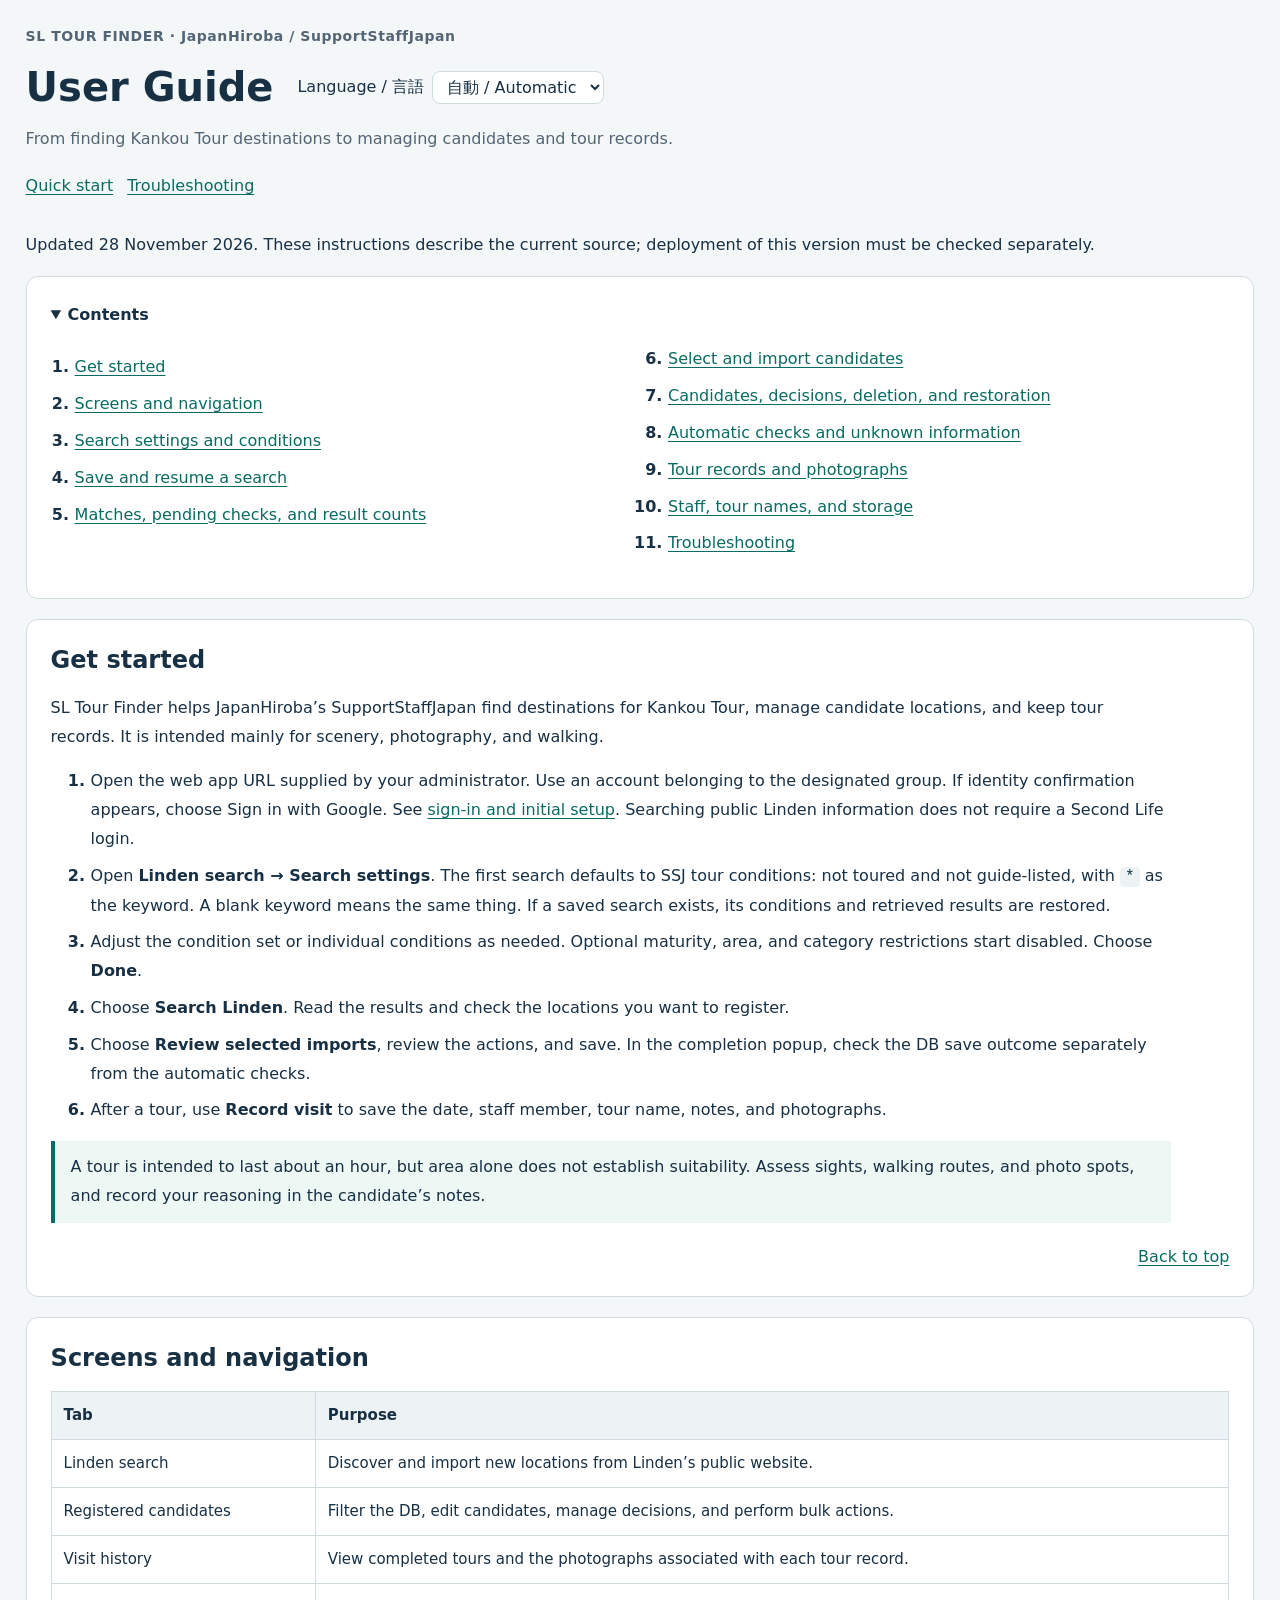
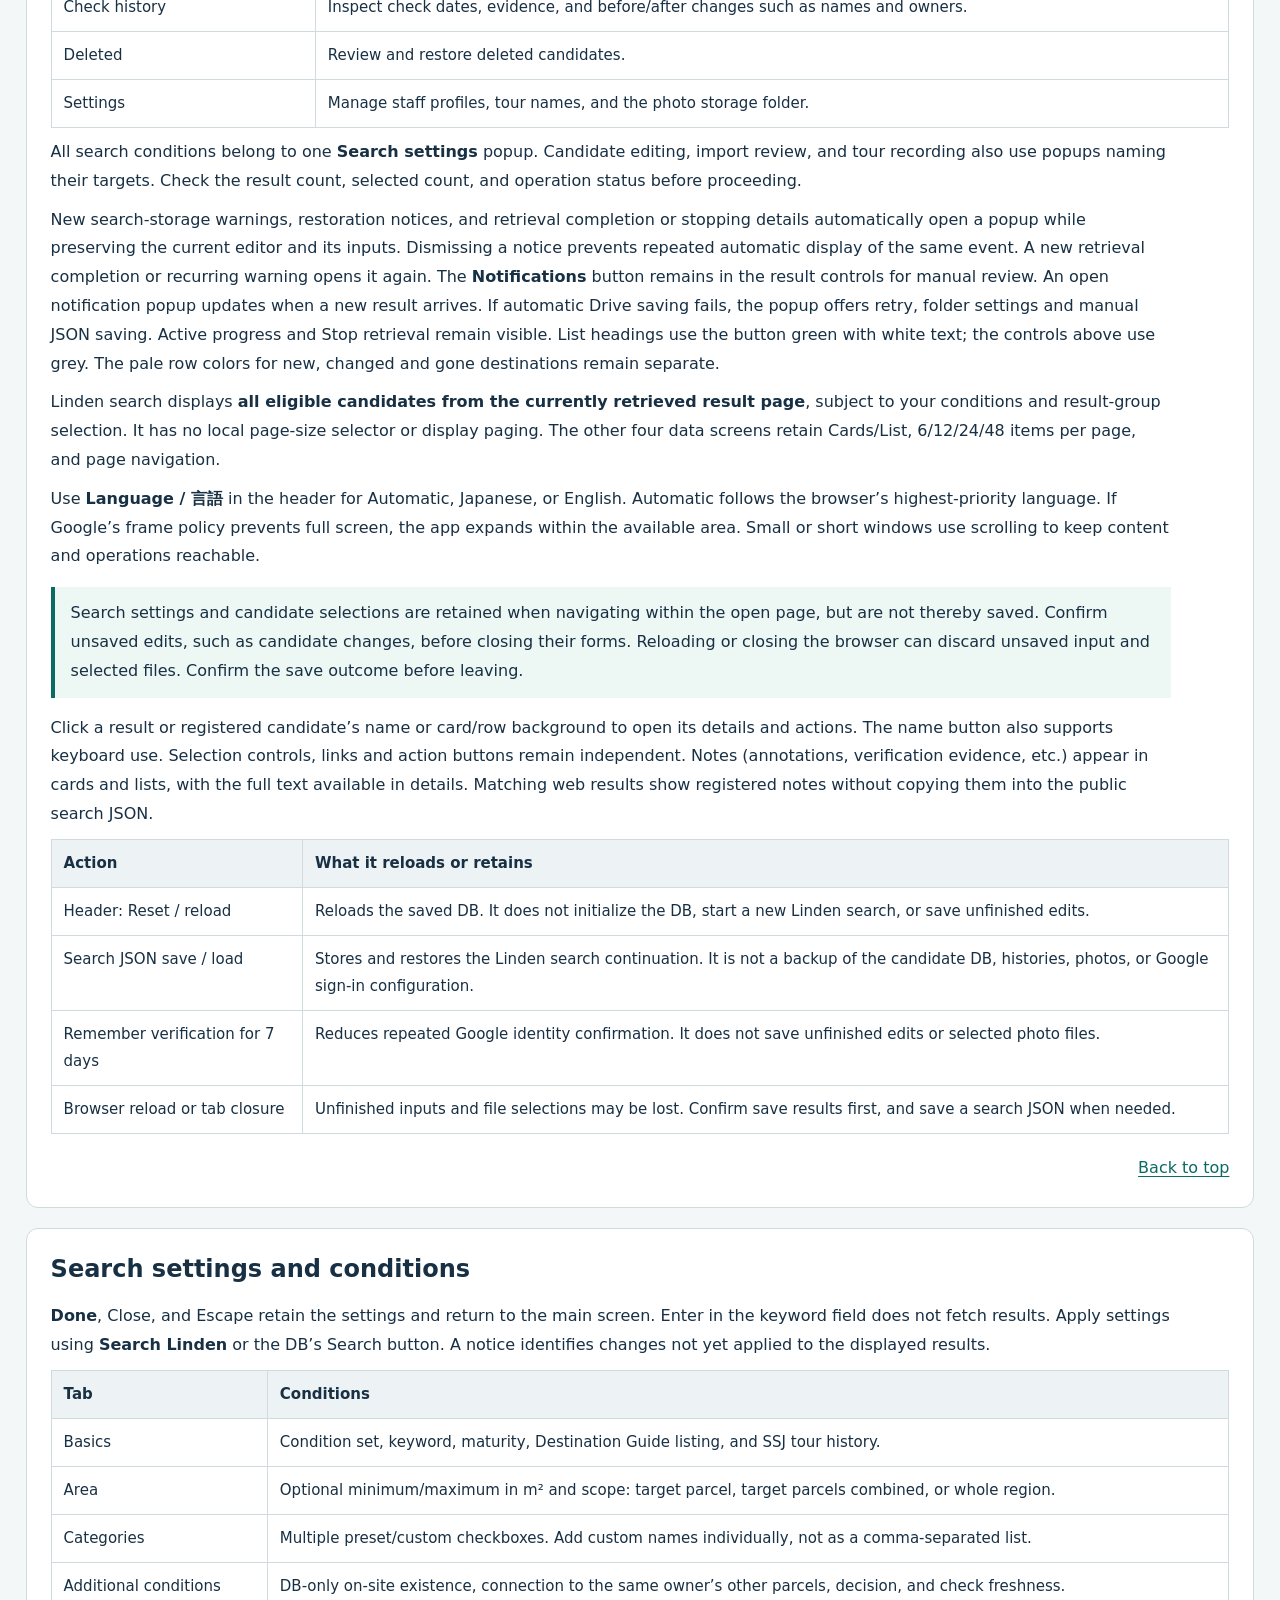
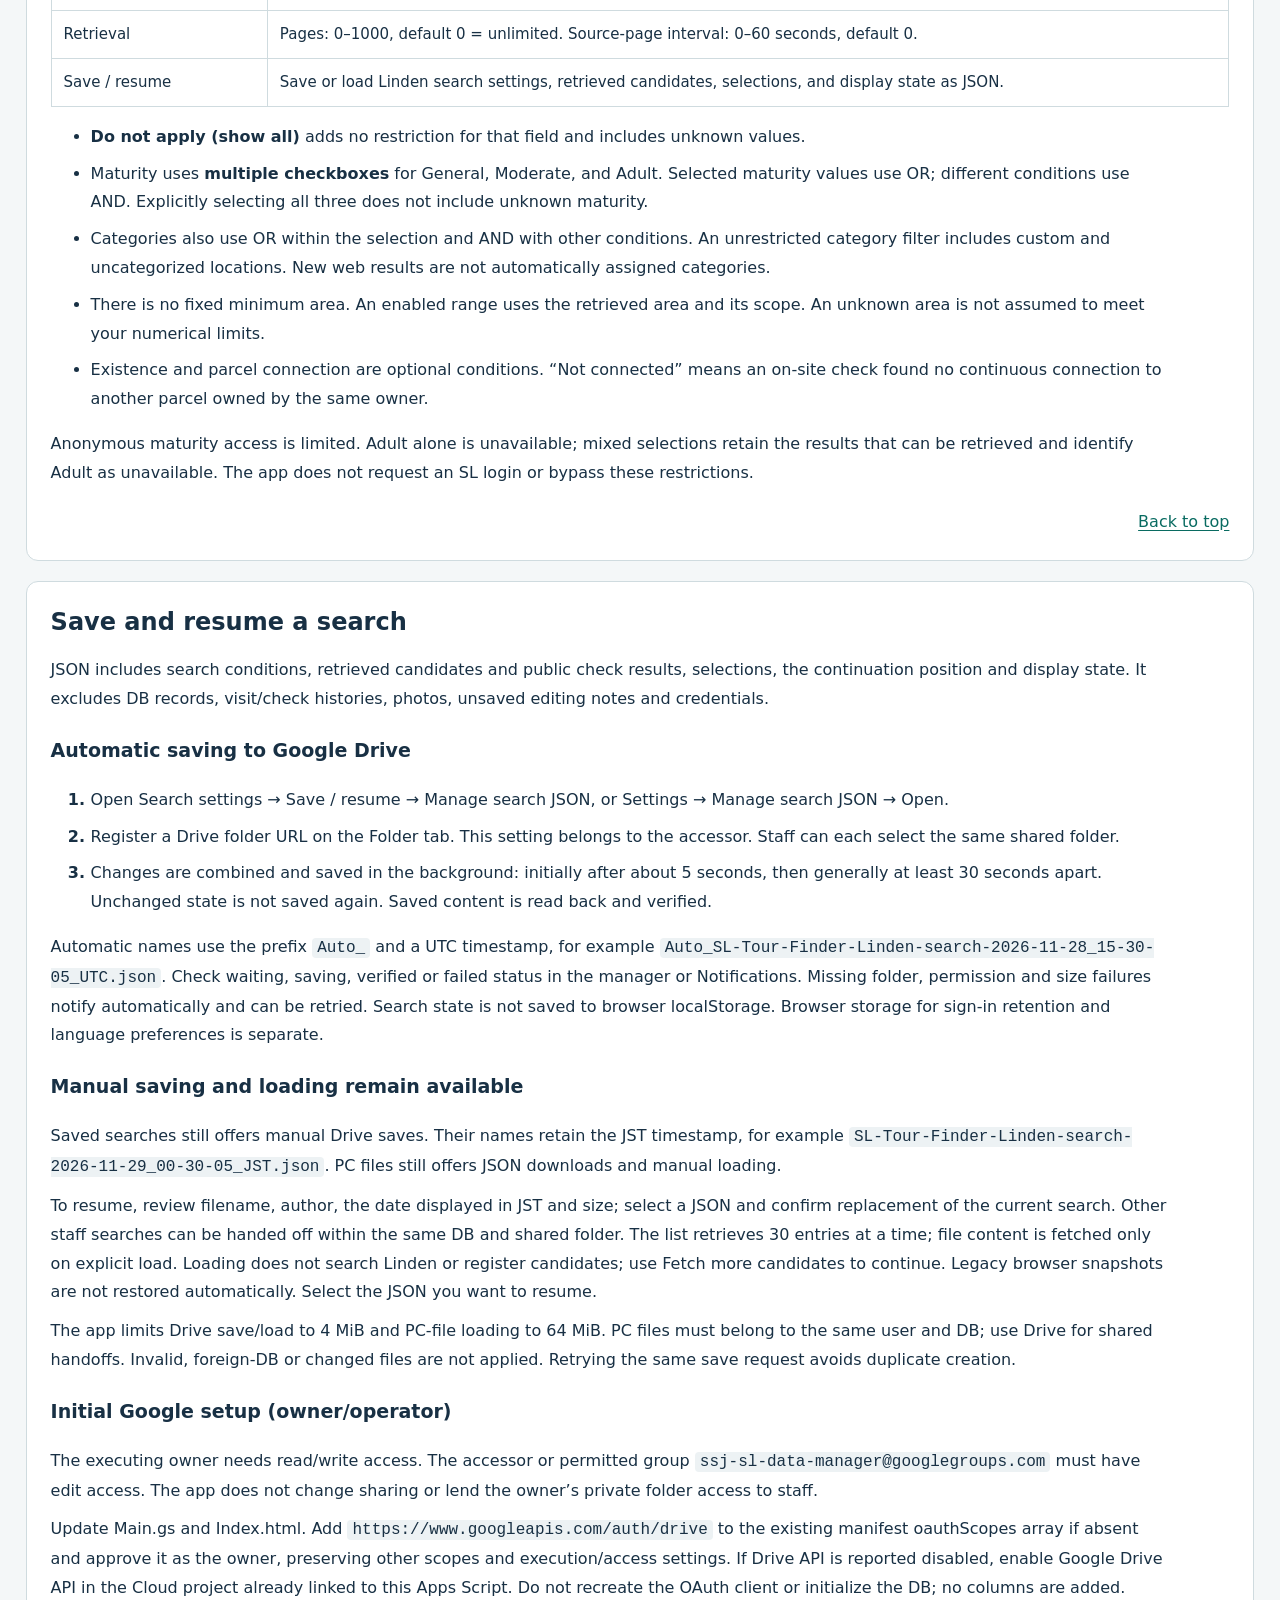
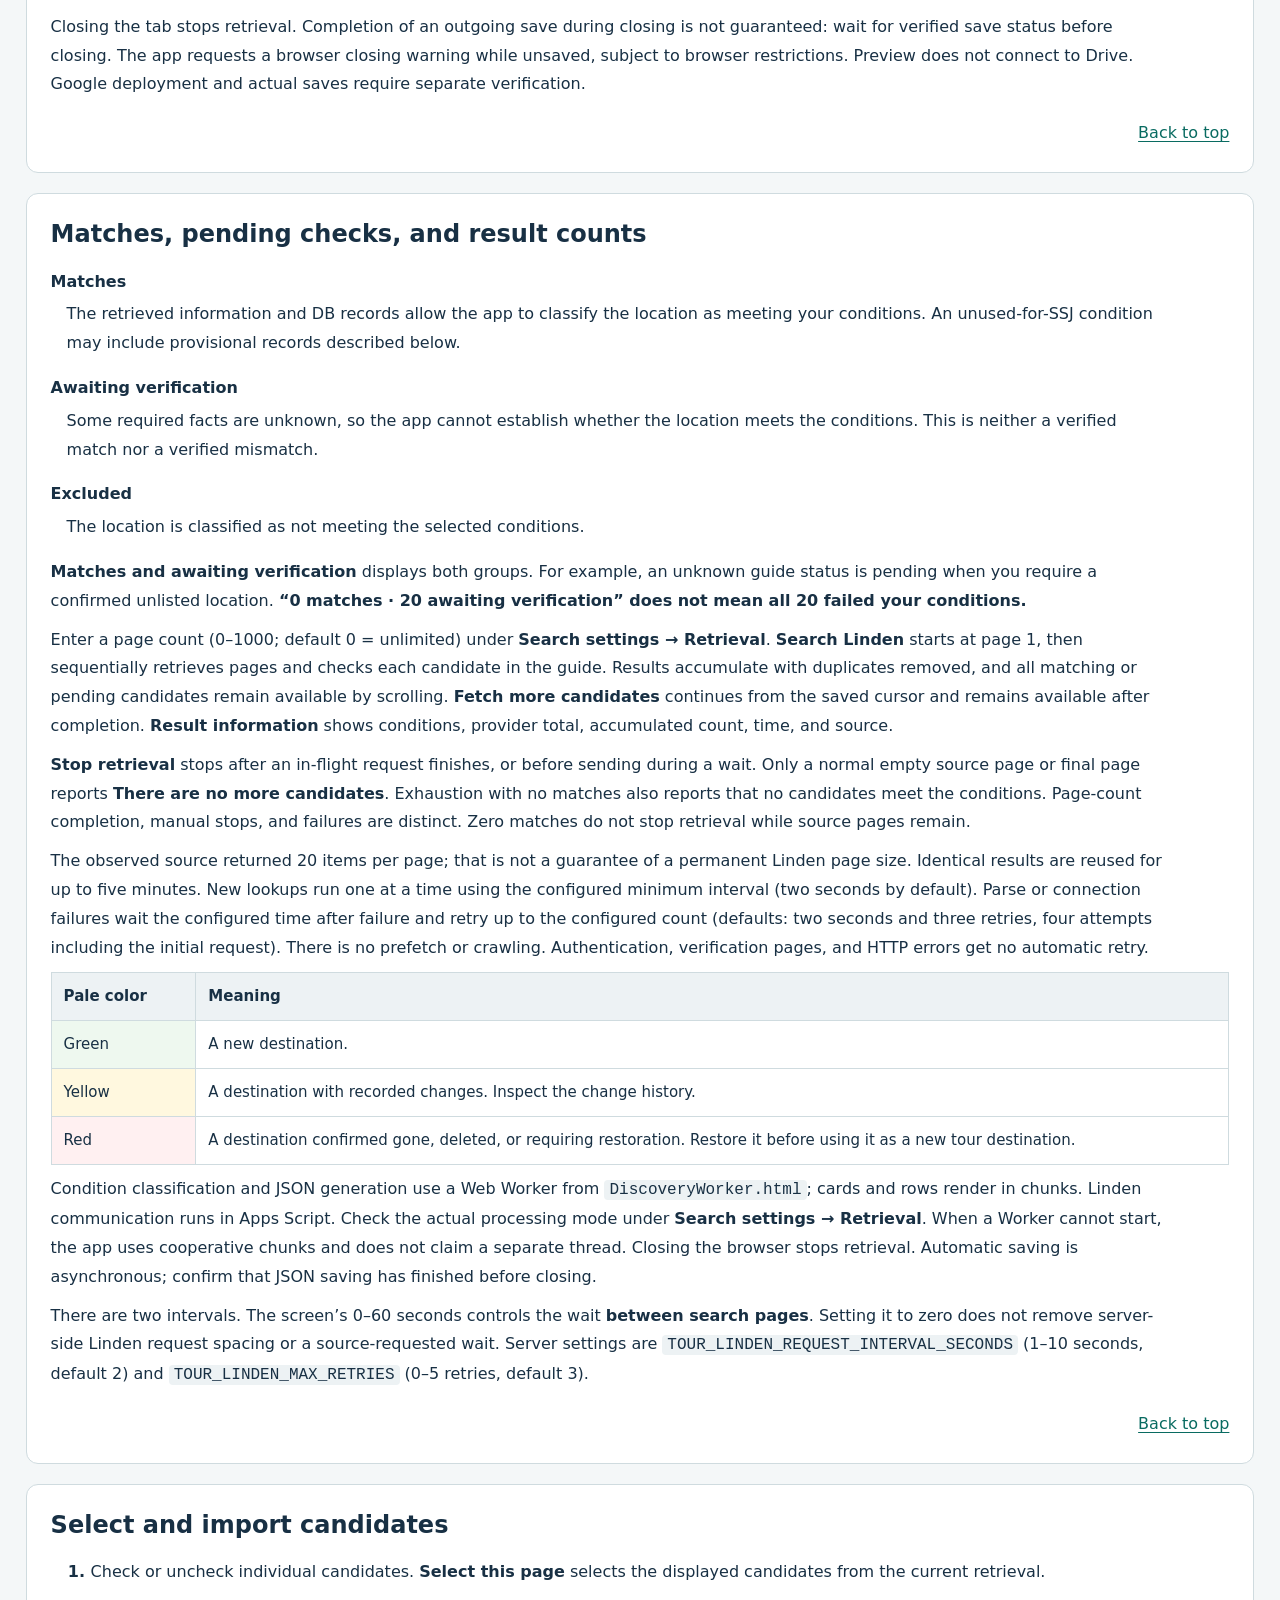
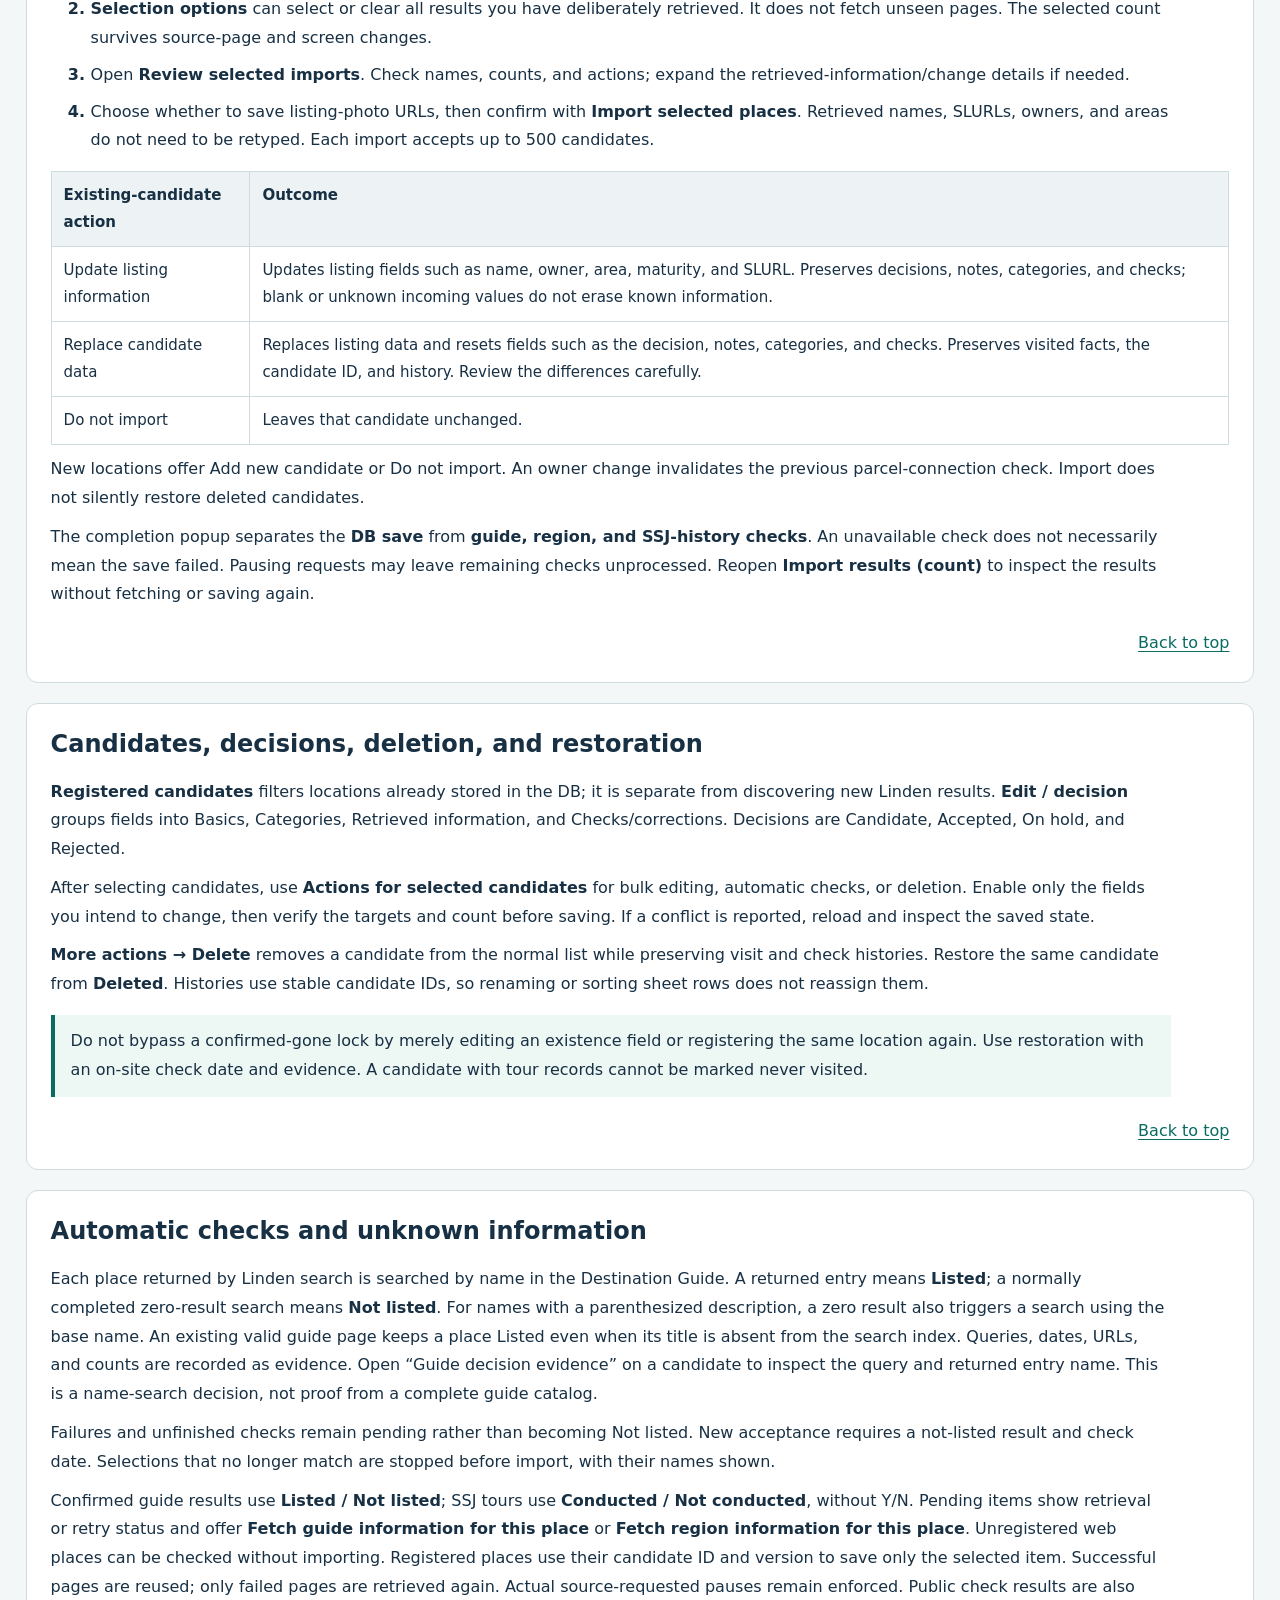
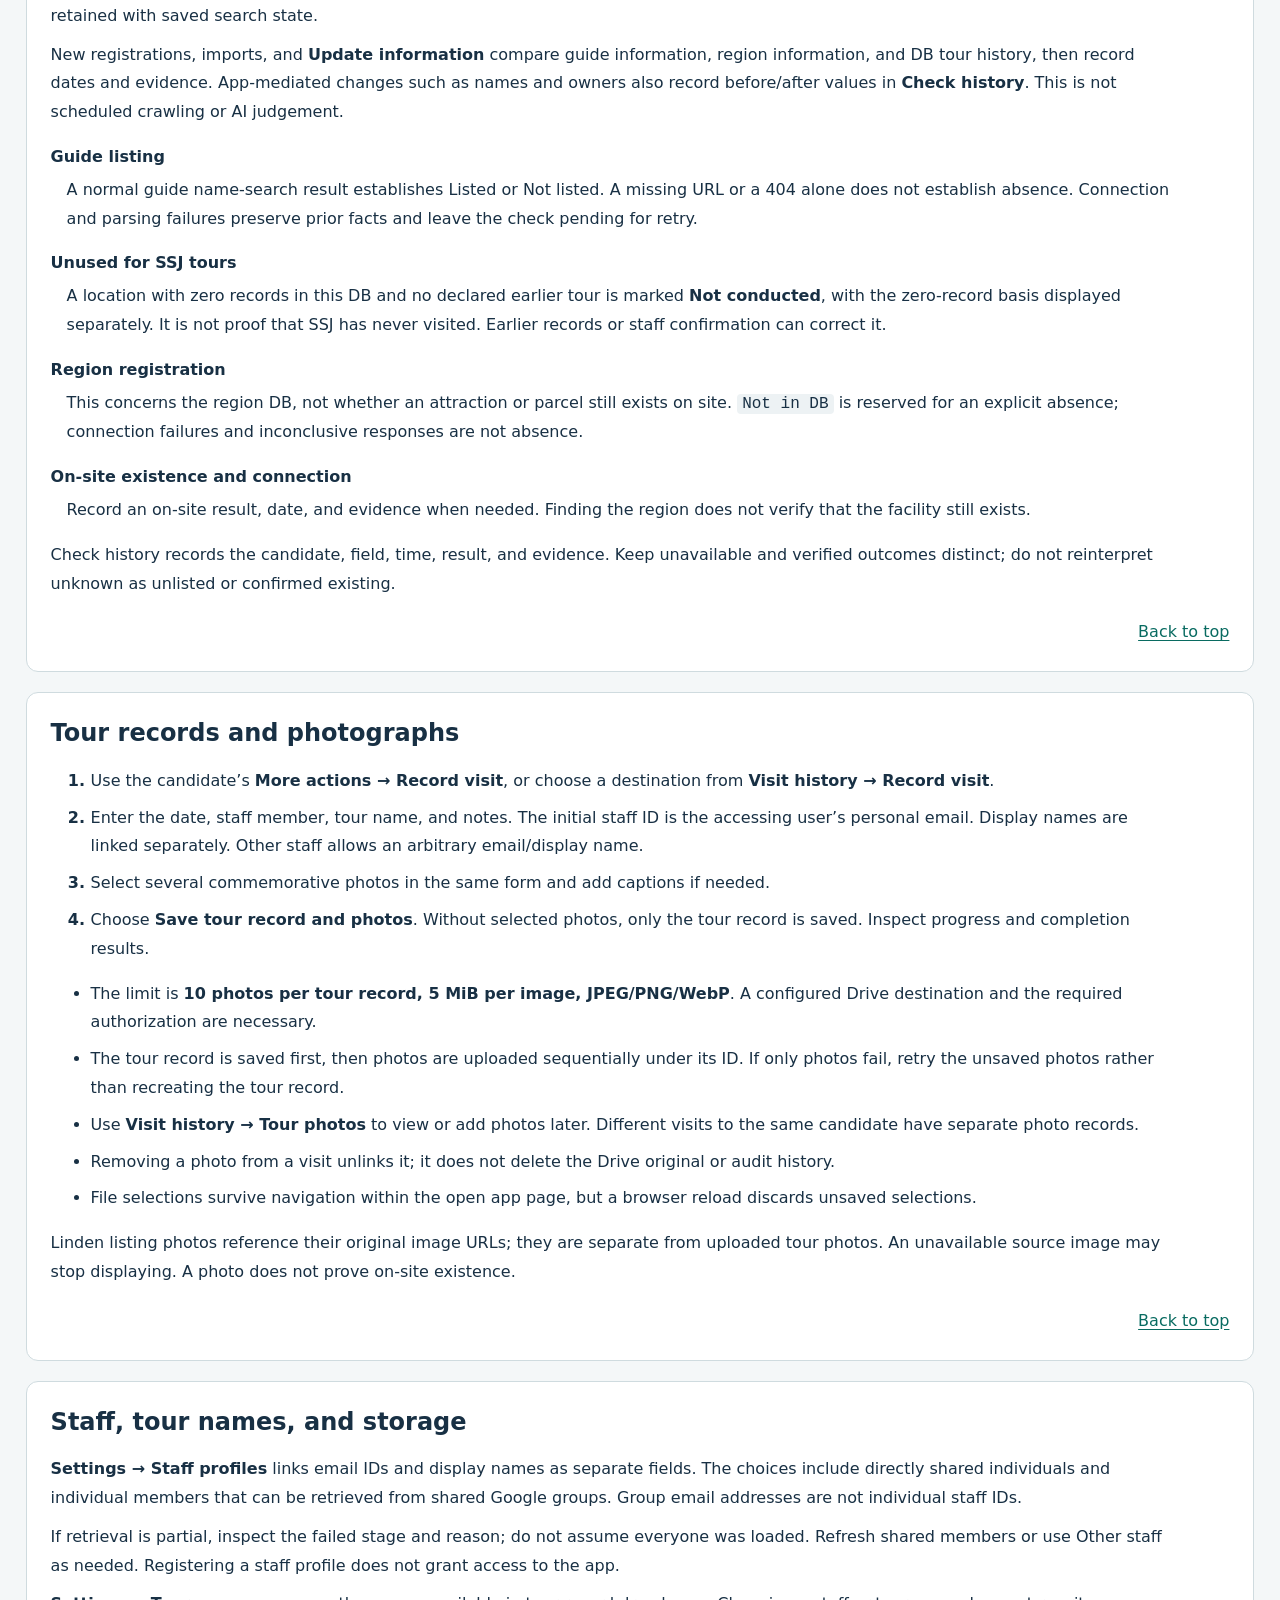
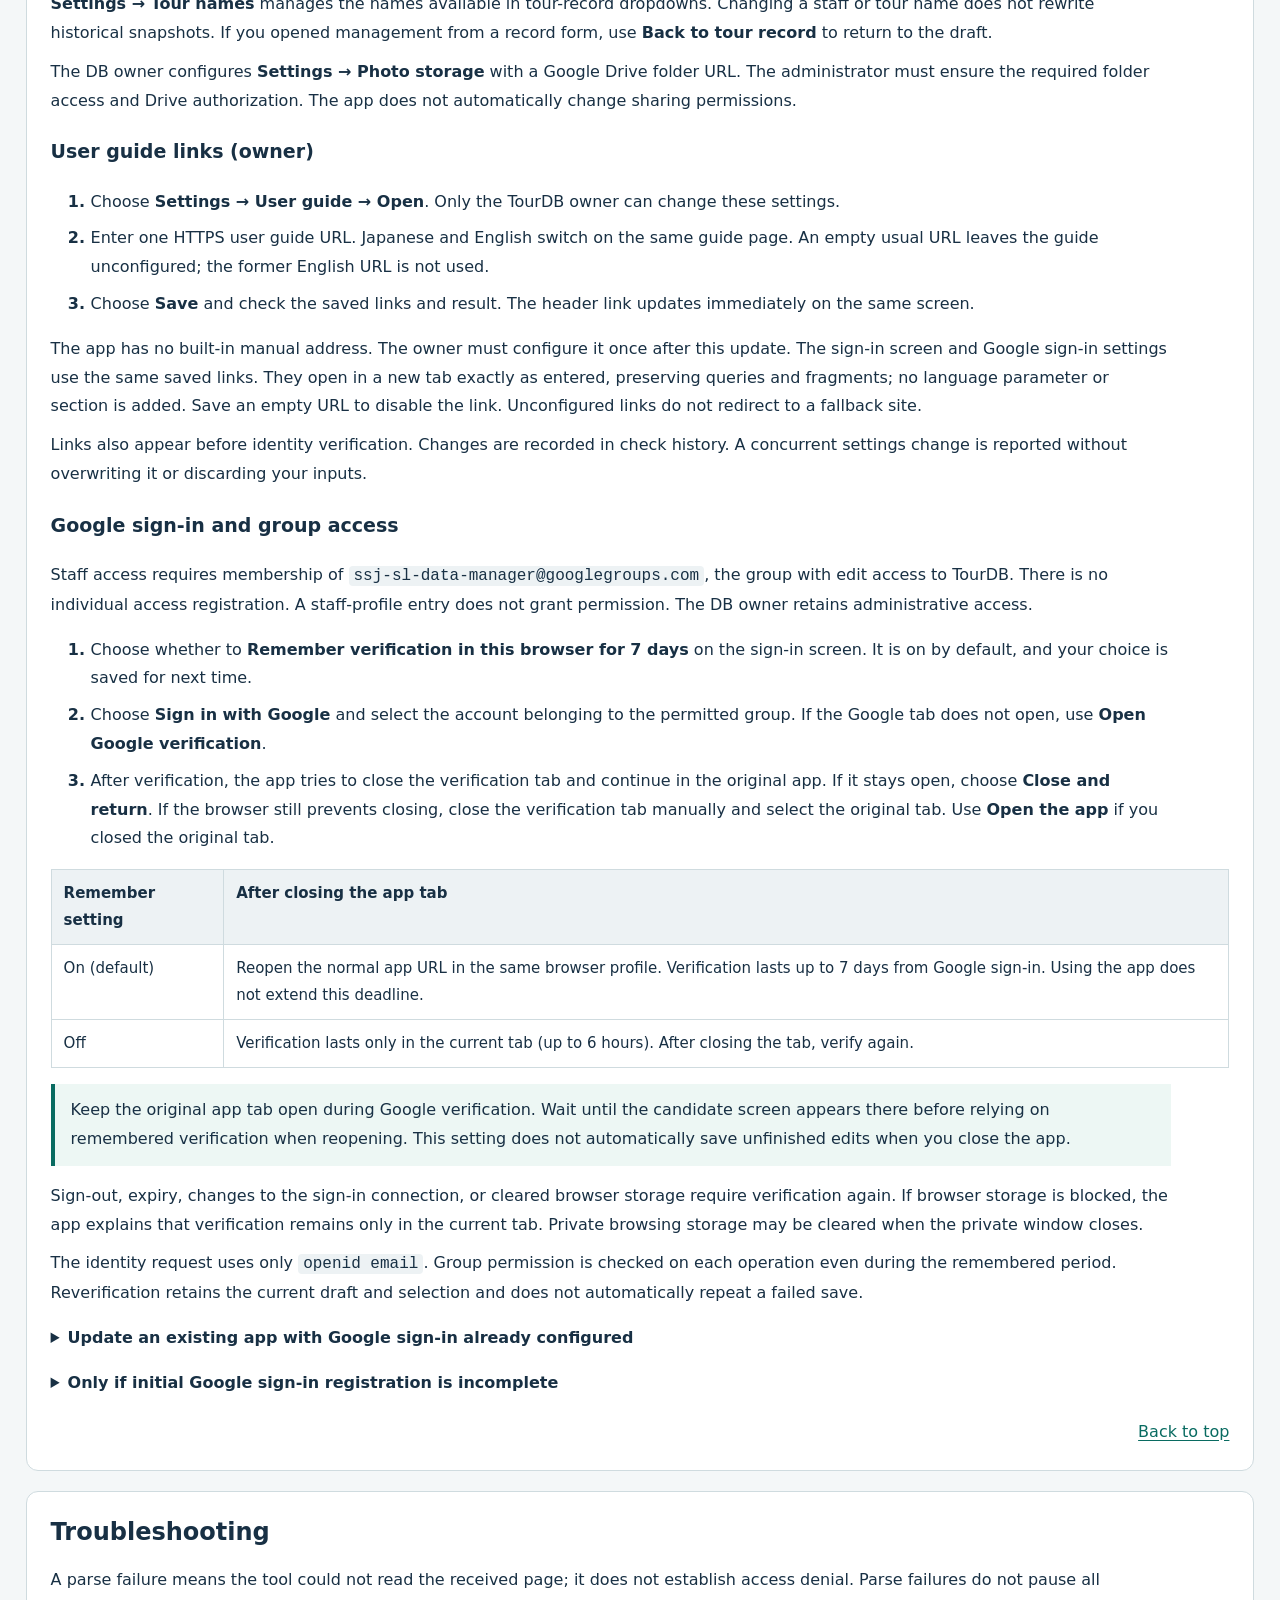
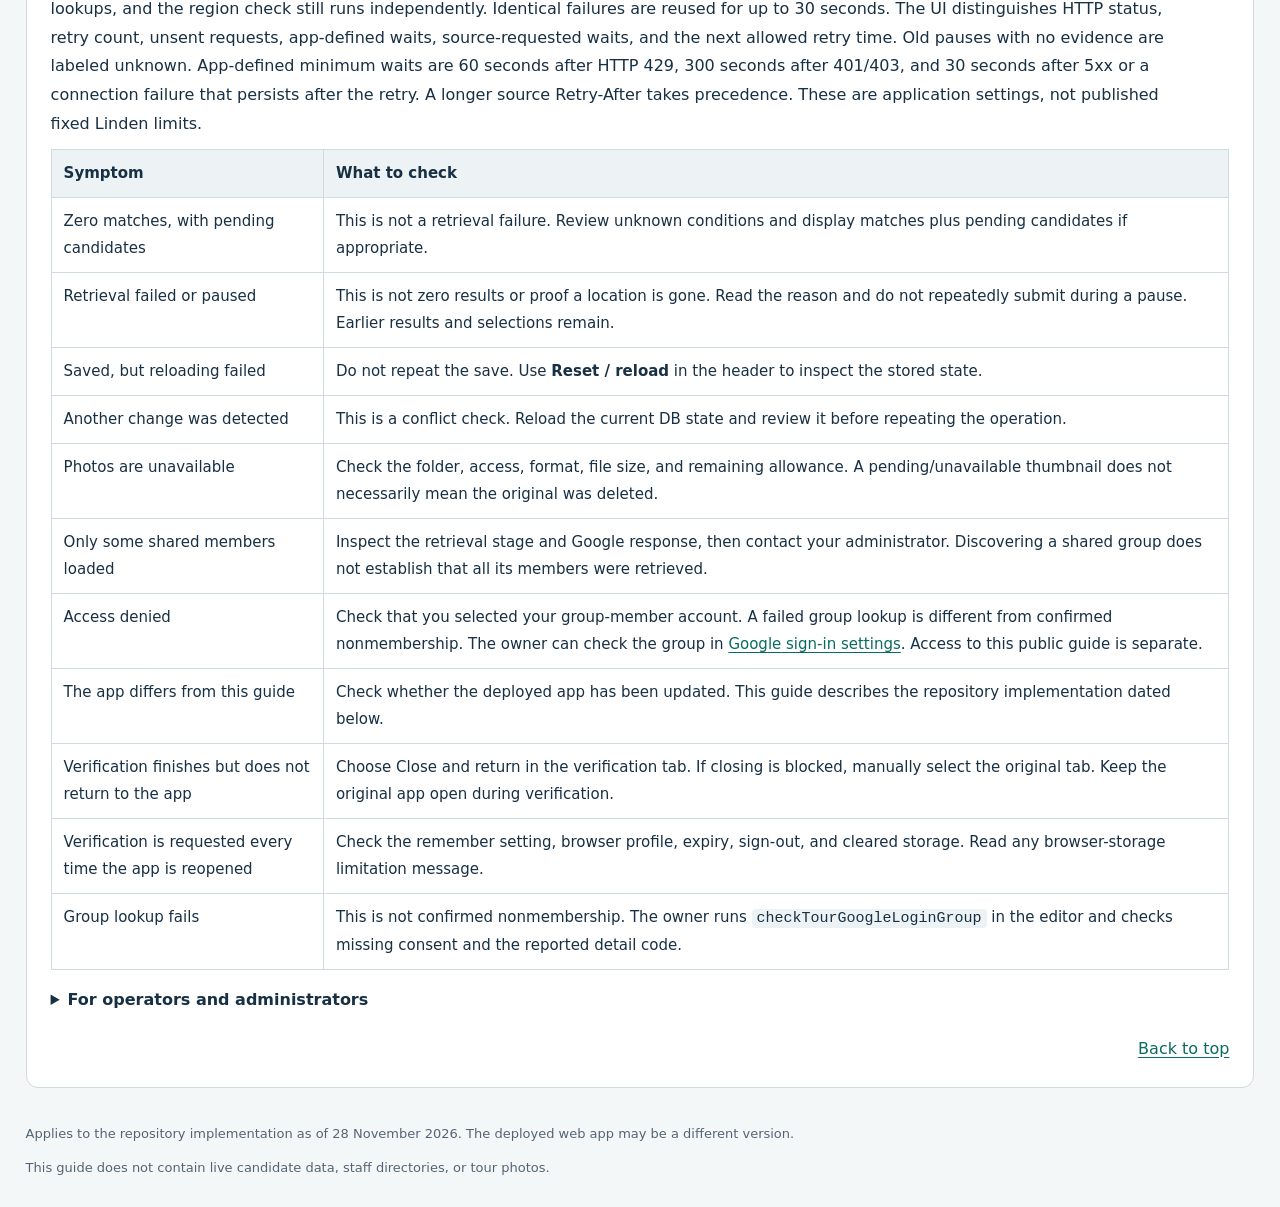
==== commit ff8054ed: "Document automatic UTC JSON snapshots and retained manual saving" ====
--- a/index.html
+++ b/index.html
@@ -11,10 +11,10 @@
 <body id="top">
 <div class="guide-toolbar"><label for="guide-language">Language / 言語</label><select id="guide-language"><option value="auto">自動 / Automatic</option><option value="ja">日本語</option><option value="en">English</option></select></div>
 <div id="guide-body" lang="ja"><a class="skip" href="#content">本文へ移動</a><header><div class="brand">SL TOUR FINDER · JapanHiroba / SupportStaffJapan</div><div class="guide-heading"><h1>取扱説明書</h1></div><p class="subtitle">「Kankou Tour」の行き先検索から、候補選定・ツアーの実施記録まで。</p><nav aria-label="説明書の案内"><a href="#start">最初の操作</a><a href="#trouble">困ったとき</a></nav></header>
-<main id="content"><p class="muted">更新日：2026年11月28日。現行ソースの操作説明です。公開中のアプリへ反映済みかは別途確認してください。</p><details class="toc" open><summary>目次</summary><ol><li><a href="#start">まず使ってみる</a></li><li><a href="#navigation">画面と基本操作</a></li><li><a href="#search">検索設定と条件の組み合わせ</a></li><li><a href="#resume">検索の続きを保存・再開</a></li><li><a href="#results">一致・確認待ち・取得件数の読み方</a></li><li><a href="#import">候補を選んで取り込む</a></li><li><a href="#candidates">登録済み候補・採否・削除と復元</a></li><li><a href="#checks">自動確認と「未確認」の扱い</a></li><li><a href="#tours">ツアー実施記録と記念写真</a></li><li><a href="#settings">担当者・ツアー名・保存先</a></li><li><a href="#trouble">困ったとき</a></li></ol></details><section id="start" aria-labelledby="h-start"><h2 id="h-start">まず使ってみる</h2><p>SL Tour Finderは、JapanHirobaのSupportStaffJapanが行う「Kankou Tour」の行き先を探し、候補の選定と実施記録を管理するWebアプリです。主な用途は景観・撮影・散策です。</p><ol><li>運用担当者から案内されたWebアプリURLを開きます。利用には指定グループへの所属が必要です。本人確認画面が出た場合は「Googleでログイン」で所属アカウントを選びます。<a href="#google-login">ログインと初回設定</a>を参照してください。Lindenの公開情報を探すためにSecond Lifeへログインする必要はありません。</li><li>「Linden検索」→「検索設定」を開きます。初回はSSJツアー向け（未実施・公式未掲載）、検索語は <code>*</code> です。空欄も同じ扱いです。保存した検索がある場合は、前回の条件と取得結果を復元します。</li><li>必要なら条件セットや個別条件を変更します。成熟カテゴリ・面積・カテゴリー等の追加条件は未適用から始まります。「完了」で戻ります。</li><li>「Lindenで検索」を押します。候補を読み、登録したい場所にチェックします。</li><li>「選択した候補の取り込みを確認」で処理方法を確認して保存します。完了後の「取り込み結果」で、DB保存と照合結果を別々に確認します。</li><li>ツアーを行ったら「実施を記録」で日付・担当者・ツアー名・メモ・記念写真を保存します。</li></ol><aside>ツアーの目安は約1時間ですが、面積だけで適性を確定しません。見どころ・散策ルート・撮影スポットを見て判断し、候補のメモに残してください。</aside><a class="back" href="#top">先頭へ戻る</a></section>
+<main id="content"><p class="muted">更新日：2026年11月28日。現行ソースの操作説明です。公開中のアプリへ反映済みかは別途確認してください。</p><details class="toc" open><summary>目次</summary><ol><li><a href="#start">まず使ってみる</a></li><li><a href="#navigation">画面と基本操作</a></li><li><a href="#search">検索設定と条件の組み合わせ</a></li><li><a href="#resume">検索の続きを保存・再開</a></li><li><a href="#results">一致・確認待ち・取得件数の読み方</a></li><li><a href="#import">候補を選んで取り込む</a></li><li><a href="#candidates">登録済み候補・採否・削除と復元</a></li><li><a href="#checks">自動確認と「未確認」の扱い</a></li><li><a href="#tours">ツアー実施記録と記念写真</a></li><li><a href="#settings">担当者・ツアー名・保存先</a></li><li><a href="#trouble">困ったとき</a></li></ol></details><section id="start" aria-labelledby="h-start"><h2 id="h-start">まず使ってみる</h2><p>SL Tour Finderは、JapanHirobaのSupportStaffJapanが行う「Kankou Tour」の行き先を探し、候補の選定と実施記録を管理するWebアプリです。主な用途は景観・撮影・散策です。</p><ol><li>運用担当者から案内されたWebアプリURLを開きます。利用には指定グループへの所属が必要です。本人確認画面が出た場合は「Googleでログイン」で所属アカウントを選びます。<a href="#google-login">ログインと初回設定</a>を参照してください。Lindenの公開情報を探すためにSecond Lifeへログインする必要はありません。</li><li>「Linden検索」→「検索設定」を開きます。初回はSSJツアー向け（未実施・公式未掲載）、検索語は <code>*</code> です。空欄も同じ扱いです。前回の検索は「検索JSONの管理」で読み込みます。</li><li>必要なら条件セットや個別条件を変更します。成熟カテゴリ・面積・カテゴリー等の追加条件は未適用から始まります。「完了」で戻ります。</li><li>「Lindenで検索」を押します。候補を読み、登録したい場所にチェックします。</li><li>「選択した候補の取り込みを確認」で処理方法を確認して保存します。完了後の「取り込み結果」で、DB保存と照合結果を別々に確認します。</li><li>ツアーを行ったら「実施を記録」で日付・担当者・ツアー名・メモ・記念写真を保存します。</li></ol><aside>ツアーの目安は約1時間ですが、面積だけで適性を確定しません。見どころ・散策ルート・撮影スポットを見て判断し、候補のメモに残してください。</aside><a class="back" href="#top">先頭へ戻る</a></section>
 <section id="navigation" aria-labelledby="h-navigation"><h2 id="h-navigation">画面と基本操作</h2><div class="table-wrap"><table><thead><tr><th>タブ</th><th>用途</th></tr></thead><tbody><tr><td>Linden検索</td><td>Lindenの公開Webから新しい候補を探して取り込む。</td></tr><tr><td>登録済み候補</td><td>DB内の候補を絞り込み、編集・採否変更・一括操作を行う。</td></tr><tr><td>実施履歴</td><td>ツアーの実施記録と、その回に関連付けた記念写真を見る。</td></tr><tr><td>確認履歴</td><td>確認日時・根拠・名称や所有者等の変更前後を確認する。</td></tr><tr><td>削除済み</td><td>削除した候補を確認して復元する。</td></tr><tr><td>設定</td><td>担当者・ツアー名・記念写真の保存先・検索JSONを管理する。所有者は取説URLとGoogleログインも設定する。</td></tr></tbody></table></div><p>検索条件は1つの「検索設定」ポップアップで編集します。候補編集、取り込み確認、実施記録等も対象名が表示されたポップアップで行います。メイン画面の件数・選択数・状態表示を確認してから操作してください。</p><p>検索の保存・復元の警告、復元通知、Lindenの取得終了・停止は、新しい通知が発生すると自動でポップアップ表示します。編集中の画面・入力は保持します。同じ通知は閉じた後に繰り返し表示せず、新しい取得完了や再発した警告は再び自動表示します。結果操作欄の<strong>「通知」</strong>ボタンも残し、閉じた後も再確認できます。開いている通知には新しい結果を反映します。保存できない場合はポップアップから検索JSONを保存できます。取得中の進捗と停止操作は引き続き表示します。一覧の列見出しはボタンと同じグリーンに白文字、その上の操作エリアはグレーです。候補の新規・変更・消滅を表す淡い行色は別に維持します。</p><p>Linden検索は、今回の取得分のうち条件と表示グループに該当する候補を<strong>全件表示</strong>します。表示件数指定や表示用のページ送りはありません。ほかの4つのデータ画面では、カード／一覧、6・12・24・48件表示、ページ送りを利用できます。</p><p>上部の「Language / 言語」は自動／日本語／Englishを切り替えます。自動はブラウザーの最優先言語に従います。「全画面」がGoogleのフレーム制限で使えない場合は、表示可能な領域内で拡張します。狭い・低い画面では全体スクロールで操作と全文に到達できます。</p><aside>検索設定の指定や候補の選択は画面内の移動でも保持しますが、保存したことにはなりません。候補編集などの未保存入力は、閉じる前に保存結果を確認してください。ブラウザー自体の再読み込み・終了では未保存入力や選択ファイルを失うことがあります。保存結果を確認してから閉じてください。</aside><p>検索結果・登録済み候補のカードや一覧行の名前・余白をクリックすると、対象の「詳細・操作」が開きます。名前はキーボードでも操作できます。チェック、リンク、操作ボタンは独立して動きます。「メモ(注記・確認根拠など)」はカードと一覧に表示し、詳細では全文を読めます。登録済み候補と同じWeb結果にもメモを表示しますが、公開検索JSONには保存しません。</p><div class="table-wrap"><table><thead><tr><th>操作</th><th>読み直す・保持する内容</th></tr></thead><tbody><tr><td>上部の「リセット読み込み」</td><td>保存済みDBを読み直します。DB初期化やLindenの再検索ではありません。未保存の編集をDBへ保存する操作でもありません。</td></tr><tr><td>検索JSONの保存・読み込み</td><td>Linden検索の続きだけを保存・復元します。候補DB・履歴・写真・Googleログイン設定のバックアップではありません。</td></tr><tr><td>本人確認の7日間保持</td><td>Googleでの再確認を省く設定です。未保存の編集や選択写真を保存する機能ではありません。</td></tr><tr><td>ブラウザーの再読み込み・タブ終了</td><td>未保存入力・選択ファイルは失われる場合があります。保存結果を確認し、Linden検索の続きは必要に応じてJSONにも保存してください。</td></tr></tbody></table></div><a class="back" href="#top">先頭へ戻る</a></section>
 <section id="search" aria-labelledby="h-search"><h2 id="h-search">検索設定と条件の組み合わせ</h2><p>「完了」・閉じる・Escapeは指定を保持して戻るだけです。検索語のEnterでも取得しません。メイン画面の<strong>「Lindenで検索」</strong>またはDBの検索ボタンで条件を反映します。未反映の変更がある場合は、その旨を表示します。</p><div class="table-wrap"><table><thead><tr><th>タブ</th><th>設定する内容</th></tr></thead><tbody><tr><td>基本</td><td>条件セット、検索語、成熟カテゴリ、行き先ガイド掲載、SSJ実施状況。</td></tr><tr><td>面積</td><td>範囲指定、下限・上限の㎡、対象パーセル／対象パーセル合計／リージョン全体。</td></tr><tr><td>カテゴリー</td><td>プリセットと独自カテゴリーの複数チェック。独自名は1件ずつ追加し、カンマ区切りにしない。</td></tr><tr><td>追加条件</td><td>登録済みDBの現地存続、同所有者区画との接続、採否、確認日の新しさ。</td></tr><tr><td>取得</td><td>ページ数（0〜1000、既定0＝無制限）。検索ページの取得間隔は初期値0秒、0〜60秒で変更。</td></tr><tr><td>保存・再開</td><td>Linden検索の設定・取得済み候補・選択・表示状態をJSONで保存・読み込み。</td></tr></tbody></table></div><ul><li>追加条件の「適用しない（全て出る）」は、その項目では制限しないという意味です。未確認も含みます。</li><li>成熟カテゴリはGeneral／Moderate／Adultの<strong>複数チェック</strong>です。選択同士はOR、ほかの条件とはANDです。3つを明示指定した場合は成熟カテゴリ未確認の場所を含みません。</li><li>カテゴリーも複数選択内はOR、ほかの条件とはANDです。未適用なら独自カテゴリー・未分類も含みます。新しいWeb候補のカテゴリーは自動推定しません。</li><li>面積に固定の最低値はありません。範囲を指定した場合は取得した面積と対象範囲を使います。面積未確認は指定値に合うと見なしません。</li><li>現地存続・区画接続は既定の必須条件ではありません。「接続なし」は同じ所有者の別区画と地続きではないという確認です。</li></ul><p>公開取得できる成熟カテゴリには制限があります。Adultだけの指定は取得不可、ほかとの併用では取得できる結果を残してAdult取得不能を案内します。SLアカウントのログインや制限回避は行いません。</p><a class="back" href="#top">先頭へ戻る</a></section>
-<section id="resume" aria-labelledby="h-resume"><h2 id="h-resume">検索の続きを保存・再開</h2><h3>共同作業：Google Driveの検索JSON管理</h3><ol><li>「検索設定 → 保存・再開 → 検索JSONの管理」または「設定 → 検索JSONの管理 → 開く」を選びます。</li><li>初回は「保存先」でDriveフォルダーURLを登録。設定はアクセス者ごとです。同じスタッフ共有フォルダーを各自が指定できます。</li><li>「保存済み」で現在の検索を新規ファイルへ保存。既定名はJST年月日時刻付きです。保存後は内容を読み直して一致を確認します。</li><li>一覧で名前・保存者・JST日時・サイズを確認してJSONを選び、置き換え確認にチェックして読み込みます。同じDBの共有フォルダー内なら他スタッフの検索も引き継げます。</li></ol><p>一覧は30件ずつ取得し、本文は明示的な読込時に取得します。Drive保存・読込は4 MiBまでです。再試行では同じ保存要求の重複作成を防ぎます。候補DBや写真は含めません。</p><h3>Driveの初回設定（所有者・運用担当者）</h3><p>実行所有者が読み書きでき、アクセス者本人または指定スタッフグループ <code>ssj-sl-data-manager@googlegroups.com</code> に編集共有されたフォルダーを使います。所有者だけの私有フォルダー権限や公開・ドメイン共有をスタッフの許可として扱いません。アプリは共有設定を変更しません。</p><p>Main.gs・Index.htmlを更新し、Google上の既存 <code>appsscript.json</code> の <code>oauthScopes</code> 配列へ <code>https://www.googleapis.com/auth/drive</code> がなければ追加します。他の設定は保持し、所有者が追加権限を承認して既存デプロイの版を更新します。Drive API無効と表示された場合は、既に紐付いているCloudプロジェクトでGoogle Drive APIを有効化します。GoogleログインのOAuthクライアント再登録・DB初期化・列追加は不要です。Google上の設定・保存成功は別途確認が必要です。</p><h3>PCファイルと自動復元</h3><p>ダウンロード・手動読込は管理画面の「PCファイル」を使います。PCの保存先はブラウザー設定に従い、読込上限は64 MiBです。同じ利用者・DBのファイルだけを受け付けます。共同引き継ぎはDriveの一覧から行います。</p><p>対象は<strong>Linden検索の設定・状態</strong>です。登録済みDB本体やアプリ全設定のバックアップではありません。</p><ul><li>含めるもの：検索語・条件、取得済み候補、取得元ページ・取得日時、取得方法・ページ数・取得間隔・続きの位置、公開照会結果、候補の選択と取り込み方法、カード／一覧・表示グループ・スクロール位置。</li><li>含めないもの：DB本体、候補編集の未保存メモ、実施履歴・確認履歴、担当者名簿、写真本体、写真保存先設定。ファイルには対象を識別する利用者・DBの識別情報が含まれます。</li></ul><ol><li>「検索JSONの管理 → PCファイル」を開きます。</li><li>「Linden検索の続きをJSON保存」で <code>SL-Tour-Finder-Linden-search-2026-11-28_15-30-05_JST.json</code> をダウンロードします。保存先はブラウザーの設定に従います。</li><li>再開する時は同じGoogle利用者・DBのアプリを開き、「Linden検索のJSONを読み込む」でそのファイルを選びます。</li></ol><p>ブラウザーを閉じると処理は停止します。正常なJSON読み込み後は以前の復元警告を解除します。JSON復元の成功と、ブラウザーへの自動保存の結果は別に表示します。自動保存が容量制限・保存拒否で失敗しても、読み込んだ検索はこのタブで使用できます。既定のJSONファイル名には保存時の年月日時刻とJSTを付けます。読み込みは検索の続きを表示するだけです。「追加取得」で取得を続けます。候補のDB登録・自動照合・Lindenへの再検索は行いません。別の利用者・別DB・形式不正のファイルは拒否し、現在の状態を保持します。</p><p>同じブラウザーで保存機能が使える場合は、前回の検索を自動復元します。保存できない場合や大量取得でブラウザーの容量を超えた場合は画面で通知します。JSON保存を利用してください（読込上限64 MiB）。JSONは<strong>保存操作をした時点</strong>の記録なので、閉じる前に保存し直してください。保存済み結果の取得日時は更新されません。古い結果を更新する時は「Lindenで検索」を押します。</p><a class="back" href="#top">先頭へ戻る</a></section><section id="results" aria-labelledby="h-results"><h2 id="h-results">一致・確認待ち・取得件数の読み方</h2><dl><dt>一致</dt><dd>取得情報とDB記録から、指定した条件に合うと判定した候補です。SSJ未実施には後述の仮登録が含まれる場合があります。</dd><dt>確認待ち</dt><dd>未確認の項目があり、条件に合うか確定できない候補です。条件一致済みでも、条件不一致でもありません。</dd><dt>不一致</dt><dd>指定した条件に合わないと判定した候補です。</dd></dl><p>「一致と確認待ち」は両方を表示する設定です。例えば公式未掲載を指定した時、掲載有無が未確認なら確認待ちです。<strong>「一致0件・確認待ち20件」は、20件が不一致という意味ではありません。</strong></p><p>「検索設定 → 取得」で、ページ数を指定します（0〜1000、既定0＝無制限）。「Lindenで検索」で1ページ目から開始し、ページ取得と候補ごとのガイド検索を順番に行います。候補は重複を除いて累積し、スクロールして全件読めます。「追加取得」は続きから取得し、完了後も押せます。「取得情報」で条件・掲載総数・累計件数・日時・参照元を確認します。</p><p>「取得を停止」で途中停止できます。通常の空ページまたは最終ページに達した時だけ<strong>「もうこれ以上の候補はありません」</strong>と表示します。全取得後に一致0件なら条件一致する候補がないことも案内します。指定ページ数での停止、途中停止、失敗は別表示です。条件一致0件でも取得元に続きがあれば継続します。</p><p>確認できた取得元は1ページ20件でした。検索ページの取得間隔は「検索設定 → 取得」で0〜60秒、初期値0秒です。掲載判定は5件ずつまとめて送り、候補ごとのブラウザー側の待機を入れません。判定中も閲覧・表示切替・選択・取り込み確認・候補の編集保存を続けられます。保存・手動照会を優先します。進捗は専用欄へ表示し、操作結果の通知を上書きしません。サーバー側の待機指定・運用間隔が長ければそちらを優先します。同じ照会は5分再利用し、並列取得しません。サーバー内部の解析・通信失敗の再試行は運用設定（未設定時2秒・再試行3回）に従います。認証要求・確認用画面・拒否・回数制限では停止します。</p><div class="table-wrap"><table><thead><tr><th>淡い色</th><th>意味</th></tr></thead><tbody><tr><td class="new">緑</td><td>新規の行き先。</td></tr><tr><td class="changed">黄</td><td>記録後に変更があった行き先。変更履歴を確認する。</td></tr><tr><td class="gone">赤</td><td>消滅確認済み・削除済み等、復元が必要な行き先。復元まで新たな行き先に使えない。</td></tr></tbody></table></div><p>検索の条件判定とJSON生成は <code>DiscoveryWorker.html</code> のWeb Workerで処理し、カード・行は小分けに描画します。Lindenへの通信はApps Script側です。「検索設定 → 取得」で実際の処理方式を確認してください。Workerを使えない場合は画面と協調する分割処理へ切り替え、別スレッドで動いたとは表示しません。ブラウザーを閉じると取得は停止します。自動保存は非同期なので、閉じる前にJSON保存の完了を確認してください。</p><p>取得間隔には2種類あります。画面の0〜60秒は<strong>検索ページ間</strong>の待機です。0秒でも、サーバー側のLinden照会間隔や取得先の待機指定は省略しません。サーバー側は <code>TOUR_LINDEN_REQUEST_INTERVAL_SECONDS</code>（1〜10秒、既定2）と <code>TOUR_LINDEN_MAX_RETRIES</code>（0〜5回、既定3）で設定します。</p><a class="back" href="#top">先頭へ戻る</a></section>
+<section id="resume" aria-labelledby="h-resume"><h2 id="h-resume">検索の続きを保存・再開</h2><p>検索条件・取得済み候補と公開照会結果・候補の選択・取得を再開する位置・表示状態をJSONで保存します。DB本体・実施／確認履歴・写真・未保存の編集メモ・認証情報は含みません。</p><h3>Google Driveへの自動保存</h3><ol><li>「検索設定 → 保存・再開 → 検索JSONの管理」、または「設定 → 検索JSONの管理 → 開く」を選びます。</li><li>「保存先」でGoogle DriveのフォルダーURLを登録します。設定はアクセス者ごとです。同じスタッフ共有フォルダーを各自が指定できます。</li><li>検索の変更はバックグラウンドでまとめて保存します。最初は約5秒後、以後は原則30秒以上の間隔を空けます。変わっていない状態は保存しません。保存後は内容を読み直して確認します。</li></ol><p>自動保存名は <code>Auto_SL-Tour-Finder-Linden-search-2026-11-28_15-30-05_UTC.json</code> のように、接頭辞 <code>Auto_</code> とUTCの年月日時刻付きです。管理画面と「通知」の保存状態で、待機中・保存中・確認済み・失敗を確認できます。保存先未設定・権限不足・容量超過などは自動通知し、再試行できます。検索状態をブラウザーのlocalStorageへは保存しません。ログイン保持と言語設定のブラウザー保存は別です。</p><h3>手動保存・読み込みも使えます</h3><p>「保存済み」で現在の検索をDriveへ手動保存できます。手動保存名は従来どおり <code>SL-Tour-Finder-Linden-search-2026-11-29_00-30-05_JST.json</code> です。「PCファイル」ではJSONのダウンロードと手動読み込みも使えます。</p><p>再開するときは、一覧で名前・保存者・JST表示の日時・サイズを確認してJSONを選び、現在の検索を置き換える確認にチェックして読み込みます。同じDBの共有フォルダーでは他スタッフの検索も引き継げます。一覧は30件ずつ取得し、本文は明示的な読み込み時に取得します。読み込みだけでLindenへ再検索・DB登録は行わず、続きは「追加取得」で開始します。以前のブラウザー保存を自動復元しません。必要なJSONを選んで再開してください。</p><p>Drive保存・読込上限はアプリ側で4 MiB、PCファイル読込は64 MiBです。PCファイルは同じ利用者・DBのものを読み込みます。共同引き継ぎはDriveの一覧を使います。不正な形式・別DB・変更済みファイルは現在の検索へ適用しません。同じ保存要求の再試行は重複作成を防ぎます。</p><h3>初回のGoogle設定（所有者・運用担当者）</h3><p>実行所有者が読み書きでき、アクセス者本人または指定グループ <code>ssj-sl-data-manager@googlegroups.com</code> に編集共有されたフォルダーを使います。共有設定をアプリから変更しません。所有者の私有フォルダー権限だけでスタッフに利用させません。</p><p>この版はMain.gs・Index.htmlを更新します。既存マニフェストのoauthScopesに <code>https://www.googleapis.com/auth/drive</code> がなければ追加し、所有者が承認してください。他のスコープ・実行者・アクセス設定は維持します。Drive API無効と表示された場合だけ、既に紐付いたCloudプロジェクトでGoogle Drive APIを有効化します。OAuthクライアント再登録・DB初期化・列追加は不要です。</p><p>タブを閉じると取得は停止します。終了時の送信完了は保証できないため、保存状態が確認済みになってから閉じてください。未保存状態ではブラウザーの終了確認を要求しますが、表示はブラウザー側の制限に従います。プレビューはDriveに接続しません。Google上の反映・実保存は別途確認が必要です。</p><a class="back" href="#top">先頭へ戻る</a></section><section id="results" aria-labelledby="h-results"><h2 id="h-results">一致・確認待ち・取得件数の読み方</h2><dl><dt>一致</dt><dd>取得情報とDB記録から、指定した条件に合うと判定した候補です。SSJ未実施には後述の仮登録が含まれる場合があります。</dd><dt>確認待ち</dt><dd>未確認の項目があり、条件に合うか確定できない候補です。条件一致済みでも、条件不一致でもありません。</dd><dt>不一致</dt><dd>指定した条件に合わないと判定した候補です。</dd></dl><p>「一致と確認待ち」は両方を表示する設定です。例えば公式未掲載を指定した時、掲載有無が未確認なら確認待ちです。<strong>「一致0件・確認待ち20件」は、20件が不一致という意味ではありません。</strong></p><p>「検索設定 → 取得」で、ページ数を指定します（0〜1000、既定0＝無制限）。「Lindenで検索」で1ページ目から開始し、ページ取得と候補ごとのガイド検索を順番に行います。候補は重複を除いて累積し、スクロールして全件読めます。「追加取得」は続きから取得し、完了後も押せます。「取得情報」で条件・掲載総数・累計件数・日時・参照元を確認します。</p><p>「取得を停止」で途中停止できます。通常の空ページまたは最終ページに達した時だけ<strong>「もうこれ以上の候補はありません」</strong>と表示します。全取得後に一致0件なら条件一致する候補がないことも案内します。指定ページ数での停止、途中停止、失敗は別表示です。条件一致0件でも取得元に続きがあれば継続します。</p><p>確認できた取得元は1ページ20件でした。検索ページの取得間隔は「検索設定 → 取得」で0〜60秒、初期値0秒です。掲載判定は5件ずつまとめて送り、候補ごとのブラウザー側の待機を入れません。判定中も閲覧・表示切替・選択・取り込み確認・候補の編集保存を続けられます。保存・手動照会を優先します。進捗は専用欄へ表示し、操作結果の通知を上書きしません。サーバー側の待機指定・運用間隔が長ければそちらを優先します。同じ照会は5分再利用し、並列取得しません。サーバー内部の解析・通信失敗の再試行は運用設定（未設定時2秒・再試行3回）に従います。認証要求・確認用画面・拒否・回数制限では停止します。</p><div class="table-wrap"><table><thead><tr><th>淡い色</th><th>意味</th></tr></thead><tbody><tr><td class="new">緑</td><td>新規の行き先。</td></tr><tr><td class="changed">黄</td><td>記録後に変更があった行き先。変更履歴を確認する。</td></tr><tr><td class="gone">赤</td><td>消滅確認済み・削除済み等、復元が必要な行き先。復元まで新たな行き先に使えない。</td></tr></tbody></table></div><p>検索の条件判定とJSON生成は <code>DiscoveryWorker.html</code> のWeb Workerで処理し、カード・行は小分けに描画します。Lindenへの通信はApps Script側です。「検索設定 → 取得」で実際の処理方式を確認してください。Workerを使えない場合は画面と協調する分割処理へ切り替え、別スレッドで動いたとは表示しません。ブラウザーを閉じると取得は停止します。自動保存は非同期なので、閉じる前にJSON保存の完了を確認してください。</p><p>取得間隔には2種類あります。画面の0〜60秒は<strong>検索ページ間</strong>の待機です。0秒でも、サーバー側のLinden照会間隔や取得先の待機指定は省略しません。サーバー側は <code>TOUR_LINDEN_REQUEST_INTERVAL_SECONDS</code>（1〜10秒、既定2）と <code>TOUR_LINDEN_MAX_RETRIES</code>（0〜5回、既定3）で設定します。</p><a class="back" href="#top">先頭へ戻る</a></section>
 <section id="import" aria-labelledby="h-import"><h2 id="h-import">候補を選んで取り込む</h2><ol><li>個別のチェックで候補をON/OFFします。「このページを全選択」は、現在表示している取得分が対象です。</li><li>「選択の操作」で手動取得済みの結果全体を選択・解除できます。未取得ページを取得する操作ではありません。選択数は別の取得元や画面へ移動しても保持します。</li><li>「選択した候補の取り込みを確認」を開きます。対象名・件数・処理方法を確認し、必要なら「取得情報・変更内容を見る」を開きます。</li><li>掲載写真のURLを保存するか選び、「選択した候補を取り込む」で確定します。取得済みの名称・SLURL・所有者・面積等を再入力する必要はありません。一括取り込みは1回500件までです。</li></ol><div class="table-wrap"><table><thead><tr><th>登録済み候補の処理</th><th>結果</th></tr></thead><tbody><tr><td>掲載情報を更新</td><td>名称・所有者・面積・成熟カテゴリ・SLURL等を更新。既存の採否・メモ・カテゴリー・確認結果を保持し、空欄や未確認で既知の情報を消さない。</td></tr><tr><td>候補データを置き換え</td><td>取得情報へ置き換え、採否・メモ・カテゴリー・確認項目等を初期状態へ戻す。訪問済みの事実、候補ID、履歴は保持する。差分をよく確認する。</td></tr><tr><td>取り込まない</td><td>その候補を変更しない。</td></tr></tbody></table></div><p>新規候補は新規登録／取り込まないを選べます。所有者変更時は、以前の所有者に対する接続確認を未確認へ戻します。削除済み候補は取り込みで自動復元しません。</p><p>完了後の「取り込み結果」は、<strong>DB保存</strong>と<strong>公式掲載・リージョン・SSJ実施状況の照合</strong>を分けて表示します。「照合不能」は必ずしも保存失敗ではありません。休止中は残りの確認が未処理になる場合があります。閉じた後も「取り込み結果（件数）」で再表示できます。結果を見るだけで再照会・再保存はしません。</p><a class="back" href="#top">先頭へ戻る</a></section>
 <section id="candidates" aria-labelledby="h-candidates"><h2 id="h-candidates">登録済み候補・採否・削除と復元</h2><p>「登録済み候補」の検索は、保存済みDB内の絞り込みです。新しいLinden候補の取得とは別です。「編集・採否」で基本・カテゴリー・取得情報・確認訂正のタブを切り替えます。採否は候補／採用／保留／見送りです。</p><p>複数の候補を選んだ場合は「選択した候補の操作」から一括編集・自動情報更新・削除を行います。一括編集では変更する項目を明示的にチェックし、対象名と件数を確認して保存します。更新の競合が出た場合は、保存済み状態を再取得して確認してください。</p><p>「その他の操作 → 削除」は通常の候補一覧から外す操作です。実施履歴・確認履歴は残ります。「削除済み」から同じ候補を復元できます。候補IDで関連付けるため、名前の変更やシートの並べ替えで履歴の対応を変えません。</p><aside>消滅確認済みの候補は、単に存続欄を書き換えたり、同じ場所を新規登録し直したりして再利用しないでください。「復元」で現地確認日と根拠を記録してから使います。実施履歴のある候補を未実施には変更できません。</aside><a class="back" href="#top">先頭へ戻る</a></section>
 <section id="checks" aria-labelledby="h-checks"><h2 id="h-checks">自動確認と「未確認」の扱い</h2><p>場所検索で得た候補を行き先ガイドで名称検索します。検索結果ありは<strong>掲載あり</strong>、正常終了した検索が0件なら<strong>掲載なし</strong>です。名称に括弧付き説明がある場合は、全文0件のあと基礎名でも検索します。登録済みガイドURLがある場合は、0件でも掲載ページが存在すれば掲載ありを保持します。検索語・日時・URL・件数を根拠として記録します。候補の「掲載判定の根拠」で検索語と返った掲載名を確認できます。これは名称検索の結果であり、ガイド全件を網羅した証明ではありません。</p><p>取得失敗・未処理は掲載なしにせず再試行待ちです。掲載なしと確認日がない候補は採用に変更できません。条件不一致へ変わった選択は、取り込み確認時・送信前に対象名を示して停止します。</p><p>公式掲載の確定結果は「掲載あり／掲載なし」、SSJツアーは「実施済／未実施」です。Y/Nを使いません。未処理の項目は「取得待ち／再試行待ち」とし、「この行き先の掲載情報を取得」「この行き先のリージョン情報を取得」で該当項目だけ取得します。未登録候補は取り込まずに取得でき、登録済みは該当候補ID・版を照合して選んだ項目だけ保存します。成功済みの照会は再利用し、失敗したページだけ再取得します。実際の拒否後の待機は解除しません。公開照会結果は検索状態の保存・再開にも含みます。</p><p>新規登録・取り込み後や「情報更新」では、行き先ガイド・リージョン情報・DBの実施履歴を照合して日時・根拠を保存します。名称・所有者等のアプリ経由の変更前後も「確認履歴」へ記録します。定期巡回やAIによる判定ではありません。</p><dl><dt>公式掲載</dt><dd>行き先ガイドの名称検索結果から掲載あり／掲載なしを記録します。公式URLなし・404だけでは掲載なしにしません。通信・解析失敗でも以前の確認結果を保持し、該当項目を再試行待ちにします。</dd><dt>SSJ未実施</dt><dd>SSJツアーは「実施済／未実施」で表示します。このDBの実施記録0件で過去実施の申告がない候補は「未実施」とし、記録0件という判定根拠を別表示します。過去に一度も行っていないという確認済みの意味ではありません。過去記録やスタッフ確認から訂正できます。</dd><dt>リージョン登録</dt><dd>リージョンの登録情報であり、施設・パーセルの現地存続とは別です。<code>Not in DB</code> は明確な該当なしだけを表し、通信失敗や判定不能には使いません。</dd><dt>現地存続・接続</dt><dd>必要な場合は現地の確認結果・日付・根拠を登録します。リージョンが見つかっただけで施設が存在するとは判断しません。</dd></dl><p>確認履歴では候補名・項目・日時・確認結果・根拠を確認します。取得不能と確認済みを区別し、未確認を未掲載・存在確認済みに読み替えないでください。</p><a class="back" href="#top">先頭へ戻る</a></section>
@@ -23,9 +23,9 @@
 <section id="trouble" aria-labelledby="h-trouble"><h2 id="h-trouble">困ったとき</h2><p>「ツールが解析できない」は受信したページを読めなかった状態で、アクセス拒否とは別です。解析失敗では全照会を休止せず、リージョン照会も独立して実行します。同じ失敗は30秒以内では再利用します。HTTP応答コード、再試行回数、未送信、アプリ設定の待機と取得先の待機指定、再試行可能時刻を分けて表示します。旧版の待機は理由不明と表示し、Lindenの制限だと断定しません。HTTP 429は最低60秒、401／403は最低300秒、5xx・再試行後の通信失敗は最低30秒をアプリ側で設定し、取得先の待機指定が長い時はそちらを優先します。これらの秒数はLinden公式の固定上限ではありません。</p><div class="table-wrap"><table><thead><tr><th>表示・症状</th><th>確認すること</th></tr></thead><tbody><tr><td>一致0件・確認待ちがある</td><td>取得失敗ではありません。条件の未確認項目を確認し、必要なら一致と確認待ちを表示します。</td></tr><tr><td>取得失敗・休止</td><td>0件や消滅とは扱いません。表示された理由を確認し、休止時間中に連打しないでください。前回の結果と選択は保持します。</td></tr><tr><td>保存成功・再取得失敗</td><td>同じ保存を繰り返さず、上部の「リセット読み込み」で保存済みの状態を確認します。</td></tr><tr><td>他の変更がある</td><td>競合確認です。現在のDBを再取得し、変更内容を確認してから操作し直します。</td></tr><tr><td>写真が使えない</td><td>保存先・権限・対応形式・サイズ・残り枚数を確認します。縮小画像の準備待ちや取得不能は、原本削除とは限りません。</td></tr><tr><td>共有メンバーが一部</td><td>取得段階とGoogle応答を確認し、運用担当者へ連絡します。共有先グループが見つかることと、中の個人全員を取得できることは別です。</td></tr><tr><td>Access denied</td><td>所属しているGoogleアカウントを選んだか確認してください。照会の失敗は非メンバーとは別です。所有者は<a href="#google-login">Googleログイン設定</a>で指定グループを照会します。公開説明書の閲覧権限とは別です。</td></tr><tr><td>説明書と画面が違う</td><td>運用中のアプリが現行版へ更新されているか確認してください。この説明書は下記日付のリポジトリ実装を対象にしています。</td></tr><tr><td>本人確認後も元の画面に戻れない</td><td>確認用タブの「このタブを閉じて戻る」を使い、閉じなければ手動で元のタブを選びます。本人確認中は元のアプリを開いたままにしてください。</td></tr><tr><td>開き直すたびに本人確認が出る</td><td>保持がONか、同じブラウザープロファイルか、期限・ログアウト・保存消去がないか確認します。保存制限時の案内も確認してください。</td></tr><tr><td>グループ照会が失敗する</td><td>非メンバーと決まったわけではありません。所有者はエディターで <code>checkTourGoogleLoginGroup</code> を実行し、不足承認と表示された詳細コードを確認します。</td></tr></tbody></table></div><details><summary>運用担当者・管理者向け</summary><p>Apps Scriptの「プロジェクトの設定 → スクリプト プロパティ」で、<code>TOUR_LINDEN_REQUEST_INTERVAL_SECONDS</code>（秒、整数1〜10、既定2）と<code>TOUR_LINDEN_MAX_RETRIES</code>（回、整数0〜5、既定3）を設定できます。3回は初回を除いた再試行で、最大4回取得します。0回なら初回のみです。不正値は照会せず設定エラーを表示します。設定変更は次の実取得から反映し、有効なキャッシュは再取得しません。通常の照会にも同じ最小開始間隔を使い、取得先の待機指定と明示的な拒否は優先します。</p><p>保存先DB・既存シート・候補IDの対応を保って更新してください。通常のコード更新でDB初期化を再実行しません。ソースは指定された所有者実行に揃えました。Google側の初回設定と実メンバーによる確認は必要です。既存マニフェスト全体の上書きや、共有・公開範囲の緩和で解決しないでください。写真保存や共有名簿の取得は追加承認や閲覧権限に依存します。</p><p>この説明書は機能と操作の説明です。公開済みアプリ・Google上の保存・全端末の表示を動作保証するものではありません。プレビューはGoogleへ書き込まず、ライブのLinden検索・Drive保存を代替しません。AI連携・定期巡回は実装していません。</p></details><a class="back" href="#top">先頭へ戻る</a></section></main><footer><p>対象：2026年11月28日時点のリポジトリ実装。公開中のWebアプリの更新状況とは区別します。</p><p>この説明書には候補DB・名簿・写真の実データは含まれません。</p></footer></div>
 <template id="guide-english"><a class="skip" href="#content">Skip to content</a><header><div class="brand">SL TOUR FINDER · JapanHiroba / SupportStaffJapan</div><div class="guide-heading"><h1>User Guide</h1></div><p class="subtitle">From finding Kankou Tour destinations to managing candidates and tour records.</p><nav aria-label="Guide navigation"><a href="#start">Quick start</a><a href="#trouble">Troubleshooting</a></nav></header>
 <main id="content"><p class="muted">Updated 28 November 2026. These instructions describe the current source; deployment of this version must be checked separately.</p><details class="toc" open><summary>Contents</summary><ol><li><a href="#start">Get started</a></li><li><a href="#navigation">Screens and navigation</a></li><li><a href="#search">Search settings and conditions</a></li><li><a href="#resume">Save and resume a search</a></li><li><a href="#results">Matches, pending checks, and result counts</a></li><li><a href="#import">Select and import candidates</a></li><li><a href="#candidates">Candidates, decisions, deletion, and restoration</a></li><li><a href="#checks">Automatic checks and unknown information</a></li><li><a href="#tours">Tour records and photographs</a></li><li><a href="#settings">Staff, tour names, and storage</a></li><li><a href="#trouble">Troubleshooting</a></li></ol></details><section id="start" aria-labelledby="h-start"><h2 id="h-start">Get started</h2><p>SL Tour Finder helps JapanHiroba’s SupportStaffJapan find destinations for Kankou Tour, manage candidate locations, and keep tour records. It is intended mainly for scenery, photography, and walking.</p><ol><li>Open the web app URL supplied by your administrator. Use an account belonging to the designated group. If identity confirmation appears, choose Sign in with Google. See <a href="#google-login">sign-in and initial setup</a>. Searching public Linden information does not require a Second Life login.</li><li>Open <strong>Linden search → Search settings</strong>. The first search defaults to SSJ tour conditions: not toured and not guide-listed, with <code>*</code> as the keyword. A blank keyword means the same thing. If a saved search exists, its conditions and retrieved results are restored.</li><li>Adjust the condition set or individual conditions as needed. Optional maturity, area, and category restrictions start disabled. Choose <strong>Done</strong>.</li><li>Choose <strong>Search Linden</strong>. Read the results and check the locations you want to register.</li><li>Choose <strong>Review selected imports</strong>, review the actions, and save. In the completion popup, check the DB save outcome separately from the automatic checks.</li><li>After a tour, use <strong>Record visit</strong> to save the date, staff member, tour name, notes, and photographs.</li></ol><aside>A tour is intended to last about an hour, but area alone does not establish suitability. Assess sights, walking routes, and photo spots, and record your reasoning in the candidate’s notes.</aside><a class="back" href="#top">Back to top</a></section>
-<section id="navigation" aria-labelledby="h-navigation"><h2 id="h-navigation">Screens and navigation</h2><div class="table-wrap"><table><thead><tr><th>Tab</th><th>Purpose</th></tr></thead><tbody><tr><td>Linden search</td><td>Discover and import new locations from Linden’s public website.</td></tr><tr><td>Registered candidates</td><td>Filter the DB, edit candidates, manage decisions, and perform bulk actions.</td></tr><tr><td>Visit history</td><td>View completed tours and the photographs associated with each tour record.</td></tr><tr><td>Check history</td><td>Inspect check dates, evidence, and before/after changes such as names and owners.</td></tr><tr><td>Deleted</td><td>Review and restore deleted candidates.</td></tr><tr><td>Settings</td><td>Manage staff profiles, tour names, and the photo storage folder.</td></tr></tbody></table></div><p>All search conditions belong to one <strong>Search settings</strong> popup. Candidate editing, import review, and tour recording also use popups naming their targets. Check the result count, selected count, and operation status before proceeding.</p><p>New search-storage warnings, restoration notices, and retrieval completion or stopping details automatically open a popup while preserving the current editor and its inputs. Dismissing a notice prevents repeated automatic display of the same event. A new retrieval completion or recurring warning opens it again. The <strong>Notifications</strong> button remains in the result controls for manual review. An open notification popup updates when a new result arrives. If browser storage fails, the popup offers a search JSON download. Active progress and Stop retrieval remain visible. List headings use the button green with white text; the controls above use grey. The pale row colors for new, changed and gone destinations remain separate.</p><p>Linden search displays <strong>all eligible candidates from the currently retrieved result page</strong>, subject to your conditions and result-group selection. It has no local page-size selector or display paging. The other four data screens retain Cards/List, 6/12/24/48 items per page, and page navigation.</p><p>Use <strong>Language / 言語</strong> in the header for Automatic, Japanese, or English. Automatic follows the browser’s highest-priority language. If Google’s frame policy prevents full screen, the app expands within the available area. Small or short windows use scrolling to keep content and operations reachable.</p><aside>Search settings and candidate selections are retained when navigating within the open page, but are not thereby saved. Confirm unsaved edits, such as candidate changes, before closing their forms. Reloading or closing the browser can discard unsaved input and selected files. Confirm the save outcome before leaving.</aside><p>Click a result or registered candidate’s name or card/row background to open its details and actions. The name button also supports keyboard use. Selection controls, links and action buttons remain independent. Notes (annotations, verification evidence, etc.) appear in cards and lists, with the full text available in details. Matching web results show registered notes without copying them into the public search JSON.</p><div class="table-wrap"><table><thead><tr><th>Action</th><th>What it reloads or retains</th></tr></thead><tbody><tr><td>Header: Reset / reload</td><td>Reloads the saved DB. It does not initialize the DB, start a new Linden search, or save unfinished edits.</td></tr><tr><td>Search JSON save / load</td><td>Stores and restores the Linden search continuation. It is not a backup of the candidate DB, histories, photos, or Google sign-in configuration.</td></tr><tr><td>Remember verification for 7 days</td><td>Reduces repeated Google identity confirmation. It does not save unfinished edits or selected photo files.</td></tr><tr><td>Browser reload or tab closure</td><td>Unfinished inputs and file selections may be lost. Confirm save results first, and save a search JSON when needed.</td></tr></tbody></table></div><a class="back" href="#top">Back to top</a></section>
+<section id="navigation" aria-labelledby="h-navigation"><h2 id="h-navigation">Screens and navigation</h2><div class="table-wrap"><table><thead><tr><th>Tab</th><th>Purpose</th></tr></thead><tbody><tr><td>Linden search</td><td>Discover and import new locations from Linden’s public website.</td></tr><tr><td>Registered candidates</td><td>Filter the DB, edit candidates, manage decisions, and perform bulk actions.</td></tr><tr><td>Visit history</td><td>View completed tours and the photographs associated with each tour record.</td></tr><tr><td>Check history</td><td>Inspect check dates, evidence, and before/after changes such as names and owners.</td></tr><tr><td>Deleted</td><td>Review and restore deleted candidates.</td></tr><tr><td>Settings</td><td>Manage staff profiles, tour names, and the photo storage folder.</td></tr></tbody></table></div><p>All search conditions belong to one <strong>Search settings</strong> popup. Candidate editing, import review, and tour recording also use popups naming their targets. Check the result count, selected count, and operation status before proceeding.</p><p>New search-storage warnings, restoration notices, and retrieval completion or stopping details automatically open a popup while preserving the current editor and its inputs. Dismissing a notice prevents repeated automatic display of the same event. A new retrieval completion or recurring warning opens it again. The <strong>Notifications</strong> button remains in the result controls for manual review. An open notification popup updates when a new result arrives. If automatic Drive saving fails, the popup offers retry, folder settings and manual JSON saving. Active progress and Stop retrieval remain visible. List headings use the button green with white text; the controls above use grey. The pale row colors for new, changed and gone destinations remain separate.</p><p>Linden search displays <strong>all eligible candidates from the currently retrieved result page</strong>, subject to your conditions and result-group selection. It has no local page-size selector or display paging. The other four data screens retain Cards/List, 6/12/24/48 items per page, and page navigation.</p><p>Use <strong>Language / 言語</strong> in the header for Automatic, Japanese, or English. Automatic follows the browser’s highest-priority language. If Google’s frame policy prevents full screen, the app expands within the available area. Small or short windows use scrolling to keep content and operations reachable.</p><aside>Search settings and candidate selections are retained when navigating within the open page, but are not thereby saved. Confirm unsaved edits, such as candidate changes, before closing their forms. Reloading or closing the browser can discard unsaved input and selected files. Confirm the save outcome before leaving.</aside><p>Click a result or registered candidate’s name or card/row background to open its details and actions. The name button also supports keyboard use. Selection controls, links and action buttons remain independent. Notes (annotations, verification evidence, etc.) appear in cards and lists, with the full text available in details. Matching web results show registered notes without copying them into the public search JSON.</p><div class="table-wrap"><table><thead><tr><th>Action</th><th>What it reloads or retains</th></tr></thead><tbody><tr><td>Header: Reset / reload</td><td>Reloads the saved DB. It does not initialize the DB, start a new Linden search, or save unfinished edits.</td></tr><tr><td>Search JSON save / load</td><td>Stores and restores the Linden search continuation. It is not a backup of the candidate DB, histories, photos, or Google sign-in configuration.</td></tr><tr><td>Remember verification for 7 days</td><td>Reduces repeated Google identity confirmation. It does not save unfinished edits or selected photo files.</td></tr><tr><td>Browser reload or tab closure</td><td>Unfinished inputs and file selections may be lost. Confirm save results first, and save a search JSON when needed.</td></tr></tbody></table></div><a class="back" href="#top">Back to top</a></section>
 <section id="search" aria-labelledby="h-search"><h2 id="h-search">Search settings and conditions</h2><p><strong>Done</strong>, Close, and Escape retain the settings and return to the main screen. Enter in the keyword field does not fetch results. Apply settings using <strong>Search Linden</strong> or the DB’s Search button. A notice identifies changes not yet applied to the displayed results.</p><div class="table-wrap"><table><thead><tr><th>Tab</th><th>Conditions</th></tr></thead><tbody><tr><td>Basics</td><td>Condition set, keyword, maturity, Destination Guide listing, and SSJ tour history.</td></tr><tr><td>Area</td><td>Optional minimum/maximum in m² and scope: target parcel, target parcels combined, or whole region.</td></tr><tr><td>Categories</td><td>Multiple preset/custom checkboxes. Add custom names individually, not as a comma-separated list.</td></tr><tr><td>Additional conditions</td><td>DB-only on-site existence, connection to the same owner’s other parcels, decision, and check freshness.</td></tr><tr><td>Retrieval</td><td>Pages: 0–1000, default 0 = unlimited. Source-page interval: 0–60 seconds, default 0.</td></tr><tr><td>Save / resume</td><td>Save or load Linden search settings, retrieved candidates, selections, and display state as JSON.</td></tr></tbody></table></div><ul><li><strong>Do not apply (show all)</strong> adds no restriction for that field and includes unknown values.</li><li>Maturity uses <strong>multiple checkboxes</strong> for General, Moderate, and Adult. Selected maturity values use OR; different conditions use AND. Explicitly selecting all three does not include unknown maturity.</li><li>Categories also use OR within the selection and AND with other conditions. An unrestricted category filter includes custom and uncategorized locations. New web results are not automatically assigned categories.</li><li>There is no fixed minimum area. An enabled range uses the retrieved area and its scope. An unknown area is not assumed to meet your numerical limits.</li><li>Existence and parcel connection are optional conditions. “Not connected” means an on-site check found no continuous connection to another parcel owned by the same owner.</li></ul><p>Anonymous maturity access is limited. Adult alone is unavailable; mixed selections retain the results that can be retrieved and identify Adult as unavailable. The app does not request an SL login or bypass these restrictions.</p><a class="back" href="#top">Back to top</a></section>
-<section id="resume" aria-labelledby="h-resume"><h2 id="h-resume">Save and resume a search</h2><h3>Collaboration: search JSON in Google Drive</h3><ol><li>Open Search settings → Save / resume → Manage search JSON, or Settings → Manage search JSON → Open.</li><li>On first use, register a Drive folder URL on the Folder tab. This setting belongs to the accessor. Staff can each select the same shared folder.</li><li>Save the current search as a new file on Saved searches. Default names include the JST date and time. The saved content is read back and verified.</li><li>Review name, author, JST timestamp and size; select a JSON and confirm replacement before loading. Other staff searches can be handed off within the same DB and shared folder.</li></ol><p>The list retrieves 30 entries at a time and file contents only on explicit load. Drive save/load is limited to 4 MiB. Retrying the same save request avoids duplicate creation. DB records and photos are excluded.</p><h3>Initial Drive setup (owner/operator)</h3><p>The executing owner needs read/write access. The accessor or the permitted staff group <code>ssj-sl-data-manager@googlegroups.com</code> must have edit access. Public/domain sharing or the executing owner’s private access alone does not grant staff permission. The app does not change sharing.</p><p>Update Main.gs and Index.html. Add <code>https://www.googleapis.com/auth/drive</code> to the existing Google-hosted <code>appsscript.json</code> oauthScopes array if absent, preserving other settings. The owner approves the added scope and updates the existing deployment version. If Drive API is reported disabled, enable Google Drive API in the Cloud project already linked to this Apps Script. Do not recreate the Google sign-in OAuth client or initialize the DB; no columns are added. Google setup and actual saves require separate verification.</p><h3>PC files and automatic restoration</h3><p>Use the PC files tab for downloads and manual loading. The browser controls the PC download folder. Manual loads accept up to 64 MiB and require the same user and DB. Use the Drive list for shared handoffs.</p><p>This saves <strong>Linden search settings and state</strong>, not a backup of the DB or all application settings.</p><ul><li>Included: keyword and conditions; retrieved candidates; source page and retrieval time; retrieval mode, page count, interval, cursor, and public check results; selections and import actions; Cards/List, result-group selection, and scroll position.</li><li>Excluded: the DB itself, unsaved candidate-edit notes, tour/check histories, staff directories, photo files, and photo-folder settings. The file includes user/DB identifiers to validate its target.</li></ul><ol><li>Open <strong>Manage search JSON → PC files</strong>.</li><li>Choose <strong>Save Linden search to JSON</strong> to download <code>SL-Tour-Finder-Linden-search-2026-11-28_15-30-05_JST.json</code>. Your browser determines the download location.</li><li>To resume, open the app for the same Google user and DB, then select that file using <strong>Load Linden search JSON</strong>.</li></ol><p>Closing the browser stops retrieval. A successful JSON load clears earlier restoration warnings. JSON restoration and browser autosave have separate results: a size limit or blocked browser storage does not undo the loaded search. Default JSON filenames include the save date, time and JST. Loading only restores the search view; use <strong>Fetch more candidates</strong> to continue. It does not register candidates, run automatic checks, or search Linden again. A foreign-user/DB or invalid file is rejected without replacing the current state.</p><p>Where browser storage is available, the previous search also restores automatically. Storage failures, including large results exceeding browser capacity, are reported. Use JSON saving when needed (maximum input file size: 64 MiB). JSON is a snapshot <strong>at the time you save it</strong>, so save again before closing. Restoring does not refresh the original retrieval time. Use <strong>Search Linden</strong> when you want updated results.</p><a class="back" href="#top">Back to top</a></section><section id="results" aria-labelledby="h-results"><h2 id="h-results">Matches, pending checks, and result counts</h2><dl><dt>Matches</dt><dd>The retrieved information and DB records allow the app to classify the location as meeting your conditions. An unused-for-SSJ condition may include provisional records described below.</dd><dt>Awaiting verification</dt><dd>Some required facts are unknown, so the app cannot establish whether the location meets the conditions. This is neither a verified match nor a verified mismatch.</dd><dt>Excluded</dt><dd>The location is classified as not meeting the selected conditions.</dd></dl><p><strong>Matches and awaiting verification</strong> displays both groups. For example, an unknown guide status is pending when you require a confirmed unlisted location. <strong>“0 matches · 20 awaiting verification” does not mean all 20 failed your conditions.</strong></p><p>Enter a page count (0–1000; default 0 = unlimited) under <strong>Search settings → Retrieval</strong>. <strong>Search Linden</strong> starts at page 1, then sequentially retrieves pages and checks each candidate in the guide. Results accumulate with duplicates removed, and all matching or pending candidates remain available by scrolling. <strong>Fetch more candidates</strong> continues from the saved cursor and remains available after completion. <strong>Result information</strong> shows conditions, provider total, accumulated count, time, and source.</p><p><strong>Stop retrieval</strong> stops after an in-flight request finishes, or before sending during a wait. Only a normal empty source page or final page reports <strong>There are no more candidates</strong>. Exhaustion with no matches also reports that no candidates meet the conditions. Page-count completion, manual stops, and failures are distinct. Zero matches do not stop retrieval while source pages remain.</p><p>The observed source returned 20 items per page; that is not a guarantee of a permanent Linden page size. Identical results are reused for up to five minutes. New lookups run one at a time using the configured minimum interval (two seconds by default). Parse or connection failures wait the configured time after failure and retry up to the configured count (defaults: two seconds and three retries, four attempts including the initial request). There is no prefetch or crawling. Authentication, verification pages, and HTTP errors get no automatic retry.</p><div class="table-wrap"><table><thead><tr><th>Pale color</th><th>Meaning</th></tr></thead><tbody><tr><td class="new">Green</td><td>A new destination.</td></tr><tr><td class="changed">Yellow</td><td>A destination with recorded changes. Inspect the change history.</td></tr><tr><td class="gone">Red</td><td>A destination confirmed gone, deleted, or requiring restoration. Restore it before using it as a new tour destination.</td></tr></tbody></table></div><p>Condition classification and JSON generation use a Web Worker from <code>DiscoveryWorker.html</code>; cards and rows render in chunks. Linden communication runs in Apps Script. Check the actual processing mode under <strong>Search settings → Retrieval</strong>. When a Worker cannot start, the app uses cooperative chunks and does not claim a separate thread. Closing the browser stops retrieval. Automatic saving is asynchronous; confirm that JSON saving has finished before closing.</p><p>There are two intervals. The screen’s 0–60 seconds controls the wait <strong>between search pages</strong>. Setting it to zero does not remove server-side Linden request spacing or a source-requested wait. Server settings are <code>TOUR_LINDEN_REQUEST_INTERVAL_SECONDS</code> (1–10 seconds, default 2) and <code>TOUR_LINDEN_MAX_RETRIES</code> (0–5 retries, default 3).</p><a class="back" href="#top">Back to top</a></section>
+<section id="resume" aria-labelledby="h-resume"><h2 id="h-resume">Save and resume a search</h2><p>JSON includes search conditions, retrieved candidates and public check results, selections, the continuation position and display state. It excludes DB records, visit/check histories, photos, unsaved editing notes and credentials.</p><h3>Automatic saving to Google Drive</h3><ol><li>Open Search settings → Save / resume → Manage search JSON, or Settings → Manage search JSON → Open.</li><li>Register a Drive folder URL on the Folder tab. This setting belongs to the accessor. Staff can each select the same shared folder.</li><li>Changes are combined and saved in the background: initially after about 5 seconds, then generally at least 30 seconds apart. Unchanged state is not saved again. Saved content is read back and verified.</li></ol><p>Automatic names use the prefix <code>Auto_</code> and a UTC timestamp, for example <code>Auto_SL-Tour-Finder-Linden-search-2026-11-28_15-30-05_UTC.json</code>. Check waiting, saving, verified or failed status in the manager or Notifications. Missing folder, permission and size failures notify automatically and can be retried. Search state is not saved to browser localStorage. Browser storage for sign-in retention and language preferences is separate.</p><h3>Manual saving and loading remain available</h3><p>Saved searches still offers manual Drive saves. Their names retain the JST timestamp, for example <code>SL-Tour-Finder-Linden-search-2026-11-29_00-30-05_JST.json</code>. PC files still offers JSON downloads and manual loading.</p><p>To resume, review filename, author, the date displayed in JST and size; select a JSON and confirm replacement of the current search. Other staff searches can be handed off within the same DB and shared folder. The list retrieves 30 entries at a time; file content is fetched only on explicit load. Loading does not search Linden or register candidates; use Fetch more candidates to continue. Legacy browser snapshots are not restored automatically. Select the JSON you want to resume.</p><p>The app limits Drive save/load to 4 MiB and PC-file loading to 64 MiB. PC files must belong to the same user and DB; use Drive for shared handoffs. Invalid, foreign-DB or changed files are not applied. Retrying the same save request avoids duplicate creation.</p><h3>Initial Google setup (owner/operator)</h3><p>The executing owner needs read/write access. The accessor or permitted group <code>ssj-sl-data-manager@googlegroups.com</code> must have edit access. The app does not change sharing or lend the owner’s private folder access to staff.</p><p>Update Main.gs and Index.html. Add <code>https://www.googleapis.com/auth/drive</code> to the existing manifest oauthScopes array if absent and approve it as the owner, preserving other scopes and execution/access settings. If Drive API is reported disabled, enable Google Drive API in the Cloud project already linked to this Apps Script. Do not recreate the OAuth client or initialize the DB; no columns are added.</p><p>Closing the tab stops retrieval. Completion of an outgoing save during closing is not guaranteed: wait for verified save status before closing. The app requests a browser closing warning while unsaved, subject to browser restrictions. Preview does not connect to Drive. Google deployment and actual saves require separate verification.</p><a class="back" href="#top">Back to top</a></section><section id="results" aria-labelledby="h-results"><h2 id="h-results">Matches, pending checks, and result counts</h2><dl><dt>Matches</dt><dd>The retrieved information and DB records allow the app to classify the location as meeting your conditions. An unused-for-SSJ condition may include provisional records described below.</dd><dt>Awaiting verification</dt><dd>Some required facts are unknown, so the app cannot establish whether the location meets the conditions. This is neither a verified match nor a verified mismatch.</dd><dt>Excluded</dt><dd>The location is classified as not meeting the selected conditions.</dd></dl><p><strong>Matches and awaiting verification</strong> displays both groups. For example, an unknown guide status is pending when you require a confirmed unlisted location. <strong>“0 matches · 20 awaiting verification” does not mean all 20 failed your conditions.</strong></p><p>Enter a page count (0–1000; default 0 = unlimited) under <strong>Search settings → Retrieval</strong>. <strong>Search Linden</strong> starts at page 1, then sequentially retrieves pages and checks each candidate in the guide. Results accumulate with duplicates removed, and all matching or pending candidates remain available by scrolling. <strong>Fetch more candidates</strong> continues from the saved cursor and remains available after completion. <strong>Result information</strong> shows conditions, provider total, accumulated count, time, and source.</p><p><strong>Stop retrieval</strong> stops after an in-flight request finishes, or before sending during a wait. Only a normal empty source page or final page reports <strong>There are no more candidates</strong>. Exhaustion with no matches also reports that no candidates meet the conditions. Page-count completion, manual stops, and failures are distinct. Zero matches do not stop retrieval while source pages remain.</p><p>The observed source returned 20 items per page; that is not a guarantee of a permanent Linden page size. Identical results are reused for up to five minutes. New lookups run one at a time using the configured minimum interval (two seconds by default). Parse or connection failures wait the configured time after failure and retry up to the configured count (defaults: two seconds and three retries, four attempts including the initial request). There is no prefetch or crawling. Authentication, verification pages, and HTTP errors get no automatic retry.</p><div class="table-wrap"><table><thead><tr><th>Pale color</th><th>Meaning</th></tr></thead><tbody><tr><td class="new">Green</td><td>A new destination.</td></tr><tr><td class="changed">Yellow</td><td>A destination with recorded changes. Inspect the change history.</td></tr><tr><td class="gone">Red</td><td>A destination confirmed gone, deleted, or requiring restoration. Restore it before using it as a new tour destination.</td></tr></tbody></table></div><p>Condition classification and JSON generation use a Web Worker from <code>DiscoveryWorker.html</code>; cards and rows render in chunks. Linden communication runs in Apps Script. Check the actual processing mode under <strong>Search settings → Retrieval</strong>. When a Worker cannot start, the app uses cooperative chunks and does not claim a separate thread. Closing the browser stops retrieval. Automatic saving is asynchronous; confirm that JSON saving has finished before closing.</p><p>There are two intervals. The screen’s 0–60 seconds controls the wait <strong>between search pages</strong>. Setting it to zero does not remove server-side Linden request spacing or a source-requested wait. Server settings are <code>TOUR_LINDEN_REQUEST_INTERVAL_SECONDS</code> (1–10 seconds, default 2) and <code>TOUR_LINDEN_MAX_RETRIES</code> (0–5 retries, default 3).</p><a class="back" href="#top">Back to top</a></section>
 <section id="import" aria-labelledby="h-import"><h2 id="h-import">Select and import candidates</h2><ol><li>Check or uncheck individual candidates. <strong>Select this page</strong> selects the displayed candidates from the current retrieval.</li><li><strong>Selection options</strong> can select or clear all results you have deliberately retrieved. It does not fetch unseen pages. The selected count survives source-page and screen changes.</li><li>Open <strong>Review selected imports</strong>. Check names, counts, and actions; expand the retrieved-information/change details if needed.</li><li>Choose whether to save listing-photo URLs, then confirm with <strong>Import selected places</strong>. Retrieved names, SLURLs, owners, and areas do not need to be retyped. Each import accepts up to 500 candidates.</li></ol><div class="table-wrap"><table><thead><tr><th>Existing-candidate action</th><th>Outcome</th></tr></thead><tbody><tr><td>Update listing information</td><td>Updates listing fields such as name, owner, area, maturity, and SLURL. Preserves decisions, notes, categories, and checks; blank or unknown incoming values do not erase known information.</td></tr><tr><td>Replace candidate data</td><td>Replaces listing data and resets fields such as the decision, notes, categories, and checks. Preserves visited facts, the candidate ID, and history. Review the differences carefully.</td></tr><tr><td>Do not import</td><td>Leaves that candidate unchanged.</td></tr></tbody></table></div><p>New locations offer Add new candidate or Do not import. An owner change invalidates the previous parcel-connection check. Import does not silently restore deleted candidates.</p><p>The completion popup separates the <strong>DB save</strong> from <strong>guide, region, and SSJ-history checks</strong>. An unavailable check does not necessarily mean the save failed. Pausing requests may leave remaining checks unprocessed. Reopen <strong>Import results (count)</strong> to inspect the results without fetching or saving again.</p><a class="back" href="#top">Back to top</a></section>
 <section id="candidates" aria-labelledby="h-candidates"><h2 id="h-candidates">Candidates, decisions, deletion, and restoration</h2><p><strong>Registered candidates</strong> filters locations already stored in the DB; it is separate from discovering new Linden results. <strong>Edit / decision</strong> groups fields into Basics, Categories, Retrieved information, and Checks/corrections. Decisions are Candidate, Accepted, On hold, and Rejected.</p><p>After selecting candidates, use <strong>Actions for selected candidates</strong> for bulk editing, automatic checks, or deletion. Enable only the fields you intend to change, then verify the targets and count before saving. If a conflict is reported, reload and inspect the saved state.</p><p><strong>More actions → Delete</strong> removes a candidate from the normal list while preserving visit and check histories. Restore the same candidate from <strong>Deleted</strong>. Histories use stable candidate IDs, so renaming or sorting sheet rows does not reassign them.</p><aside>Do not bypass a confirmed-gone lock by merely editing an existence field or registering the same location again. Use restoration with an on-site check date and evidence. A candidate with tour records cannot be marked never visited.</aside><a class="back" href="#top">Back to top</a></section>
 <section id="checks" aria-labelledby="h-checks"><h2 id="h-checks">Automatic checks and unknown information</h2><p>Each place returned by Linden search is searched by name in the Destination Guide. A returned entry means <strong>Listed</strong>; a normally completed zero-result search means <strong>Not listed</strong>. For names with a parenthesized description, a zero result also triggers a search using the base name. An existing valid guide page keeps a place Listed even when its title is absent from the search index. Queries, dates, URLs, and counts are recorded as evidence. Open “Guide decision evidence” on a candidate to inspect the query and returned entry name. This is a name-search decision, not proof from a complete guide catalog.</p><p>Failures and unfinished checks remain pending rather than becoming Not listed. New acceptance requires a not-listed result and check date. Selections that no longer match are stopped before import, with their names shown.</p><p>Confirmed guide results use <strong>Listed / Not listed</strong>; SSJ tours use <strong>Conducted / Not conducted</strong>, without Y/N. Pending items show retrieval or retry status and offer <strong>Fetch guide information for this place</strong> or <strong>Fetch region information for this place</strong>. Unregistered web places can be checked without importing. Registered places use their candidate ID and version to save only the selected item. Successful pages are reused; only failed pages are retrieved again. Actual source-requested pauses remain enforced. Public check results are also retained with saved search state.</p><p>New registrations, imports, and <strong>Update information</strong> compare guide information, region information, and DB tour history, then record dates and evidence. App-mediated changes such as names and owners also record before/after values in <strong>Check history</strong>. This is not scheduled crawling or AI judgement.</p><dl><dt>Guide listing</dt><dd>A normal guide name-search result establishes Listed or Not listed. A missing URL or a 404 alone does not establish absence. Connection and parsing failures preserve prior facts and leave the check pending for retry.</dd><dt>Unused for SSJ tours</dt><dd>A location with zero records in this DB and no declared earlier tour is marked <strong>Not conducted</strong>, with the zero-record basis displayed separately. It is not proof that SSJ has never visited. Earlier records or staff confirmation can correct it.</dd><dt>Region registration</dt><dd>This concerns the region DB, not whether an attraction or parcel still exists on site. <code>Not in DB</code> is reserved for an explicit absence; connection failures and inconclusive responses are not absence.</dd><dt>On-site existence and connection</dt><dd>Record an on-site result, date, and evidence when needed. Finding the region does not verify that the facility still exists.</dd></dl><p>Check history records the candidate, field, time, result, and evidence. Keep unavailable and verified outcomes distinct; do not reinterpret unknown as unlisted or confirmed existing.</p><a class="back" href="#top">Back to top</a></section>
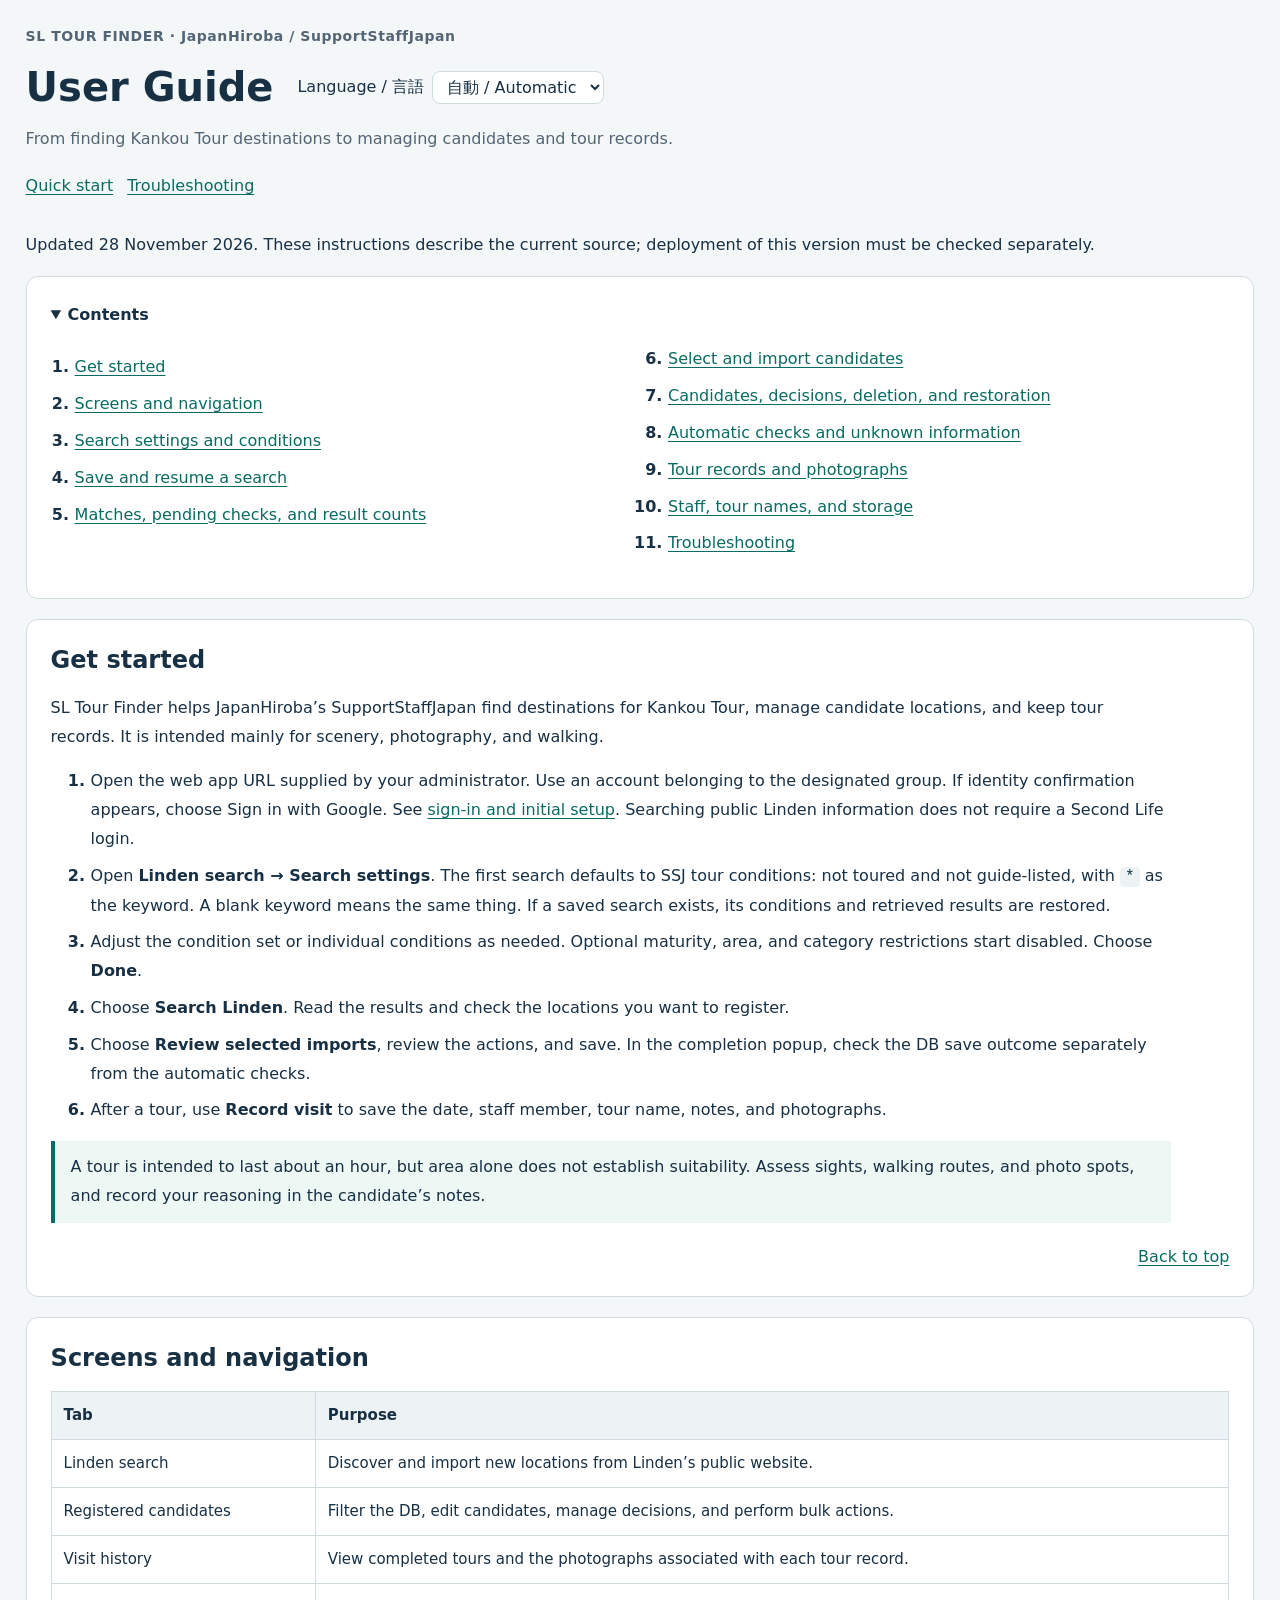
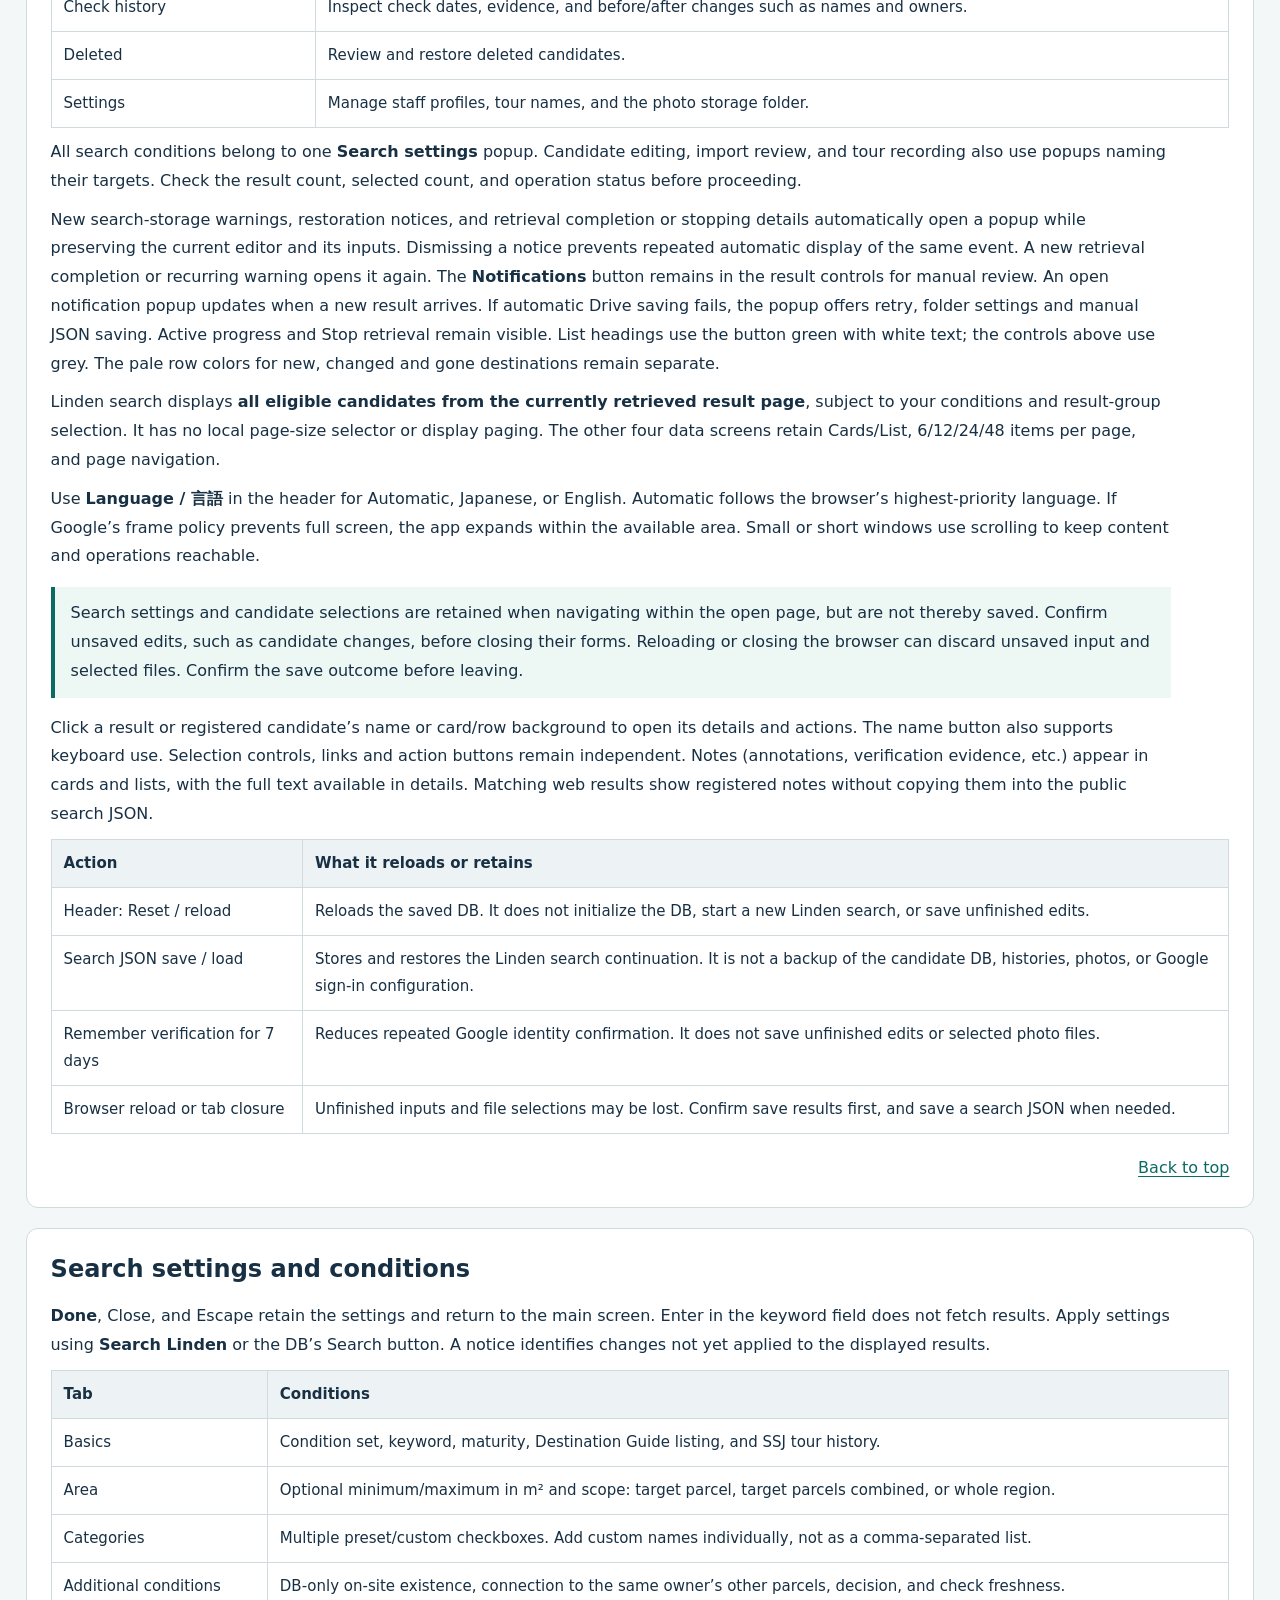
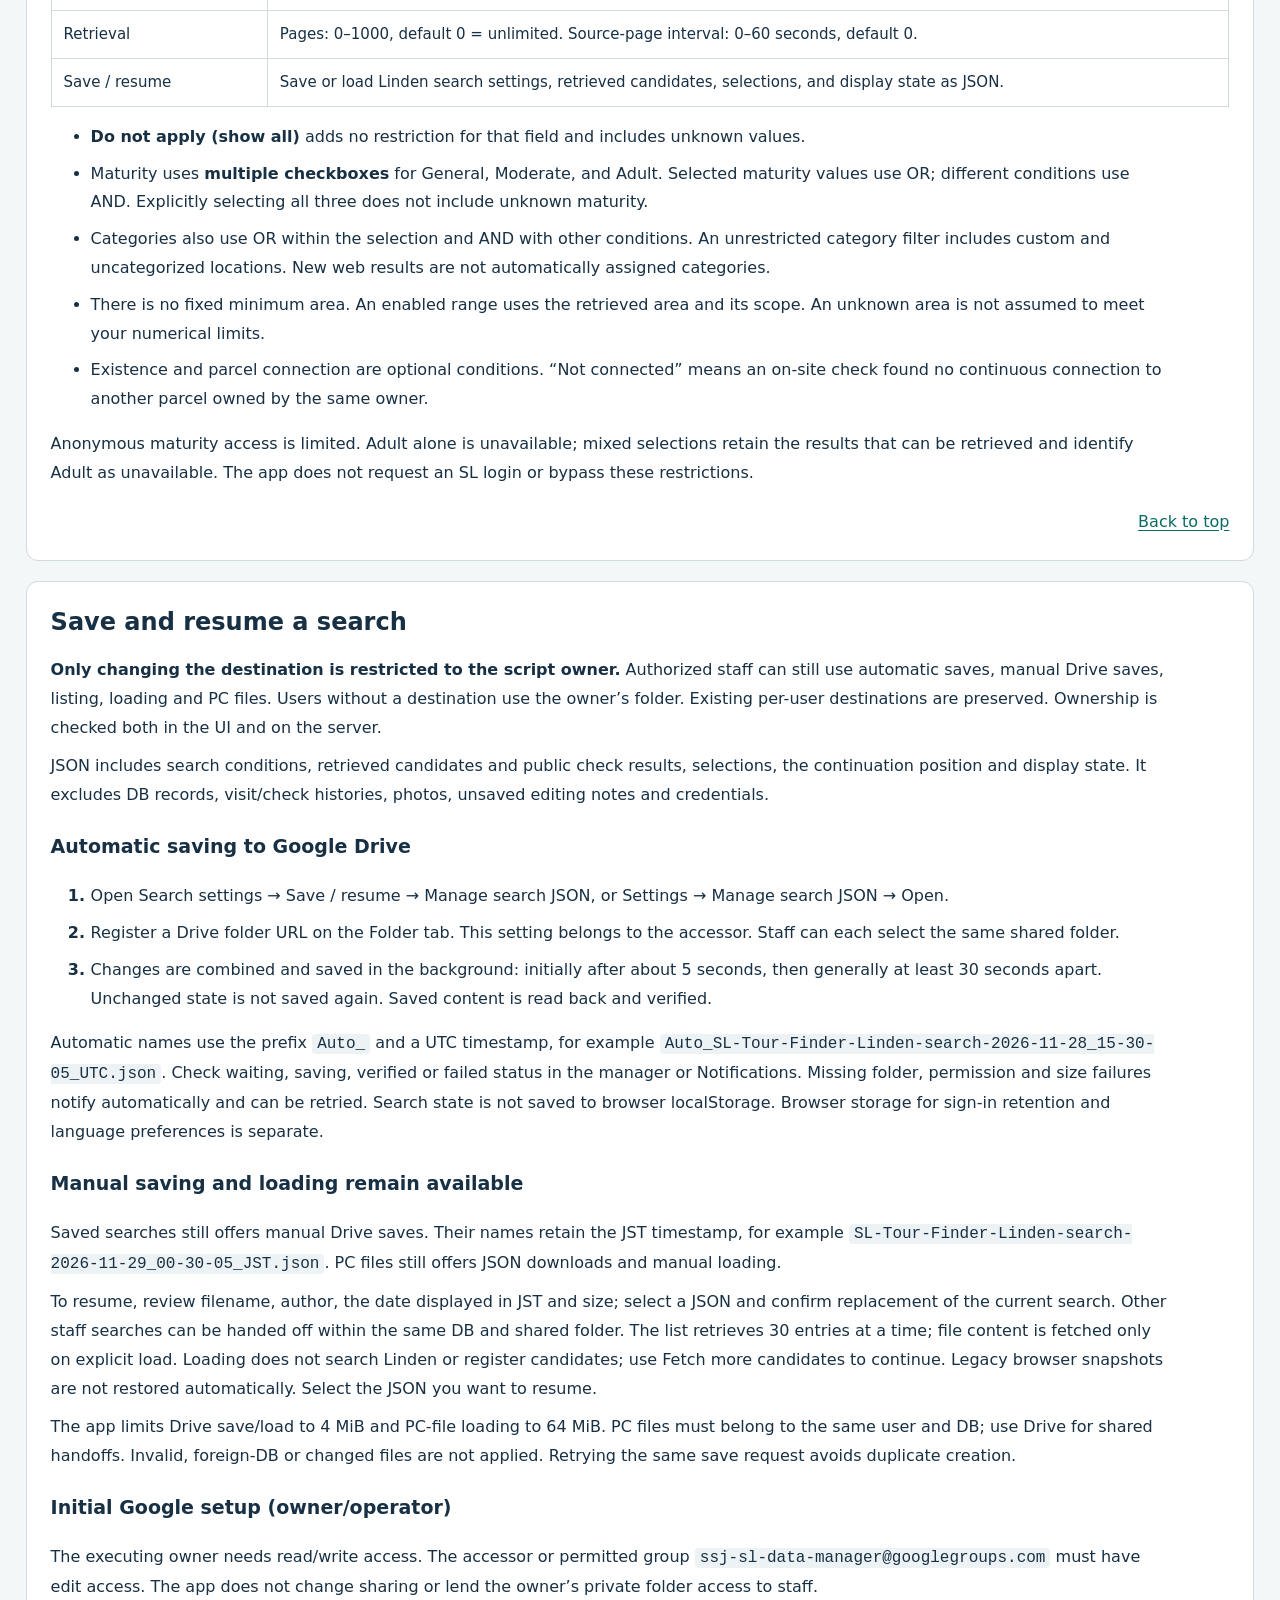
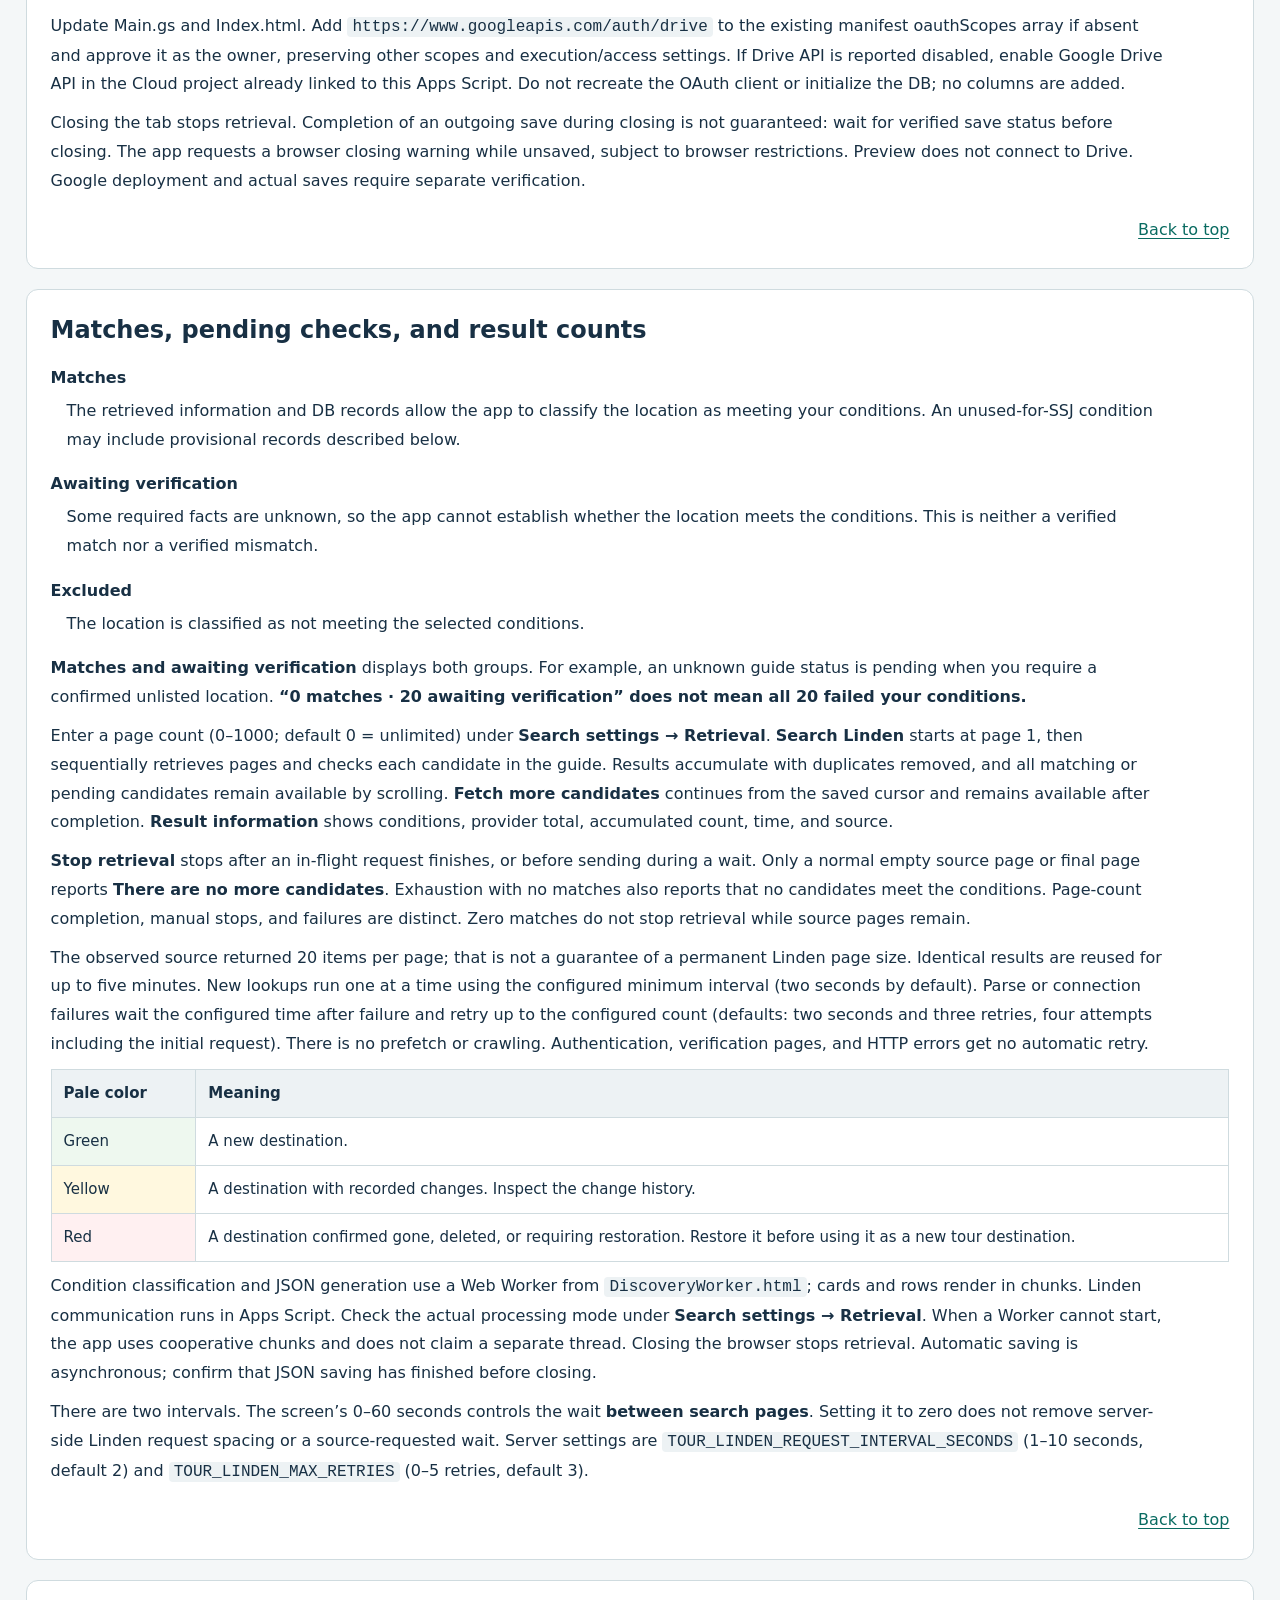
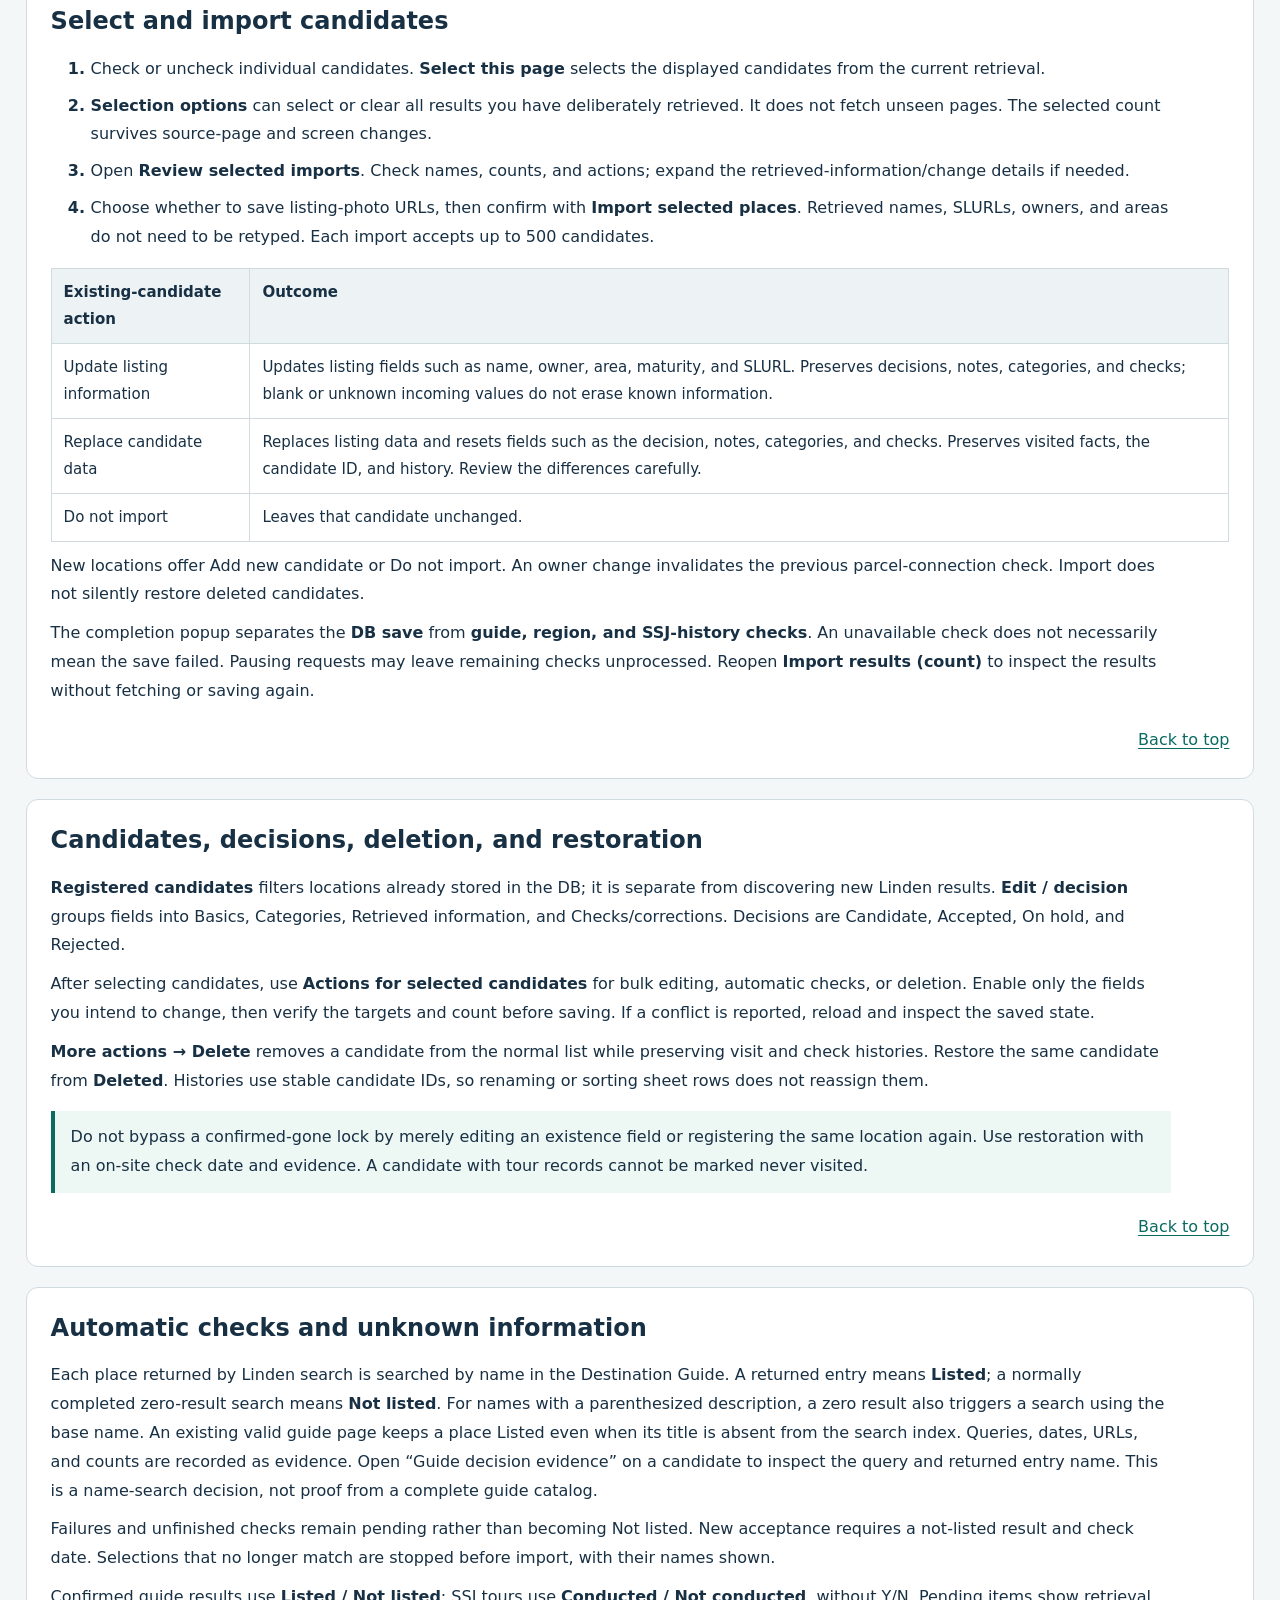
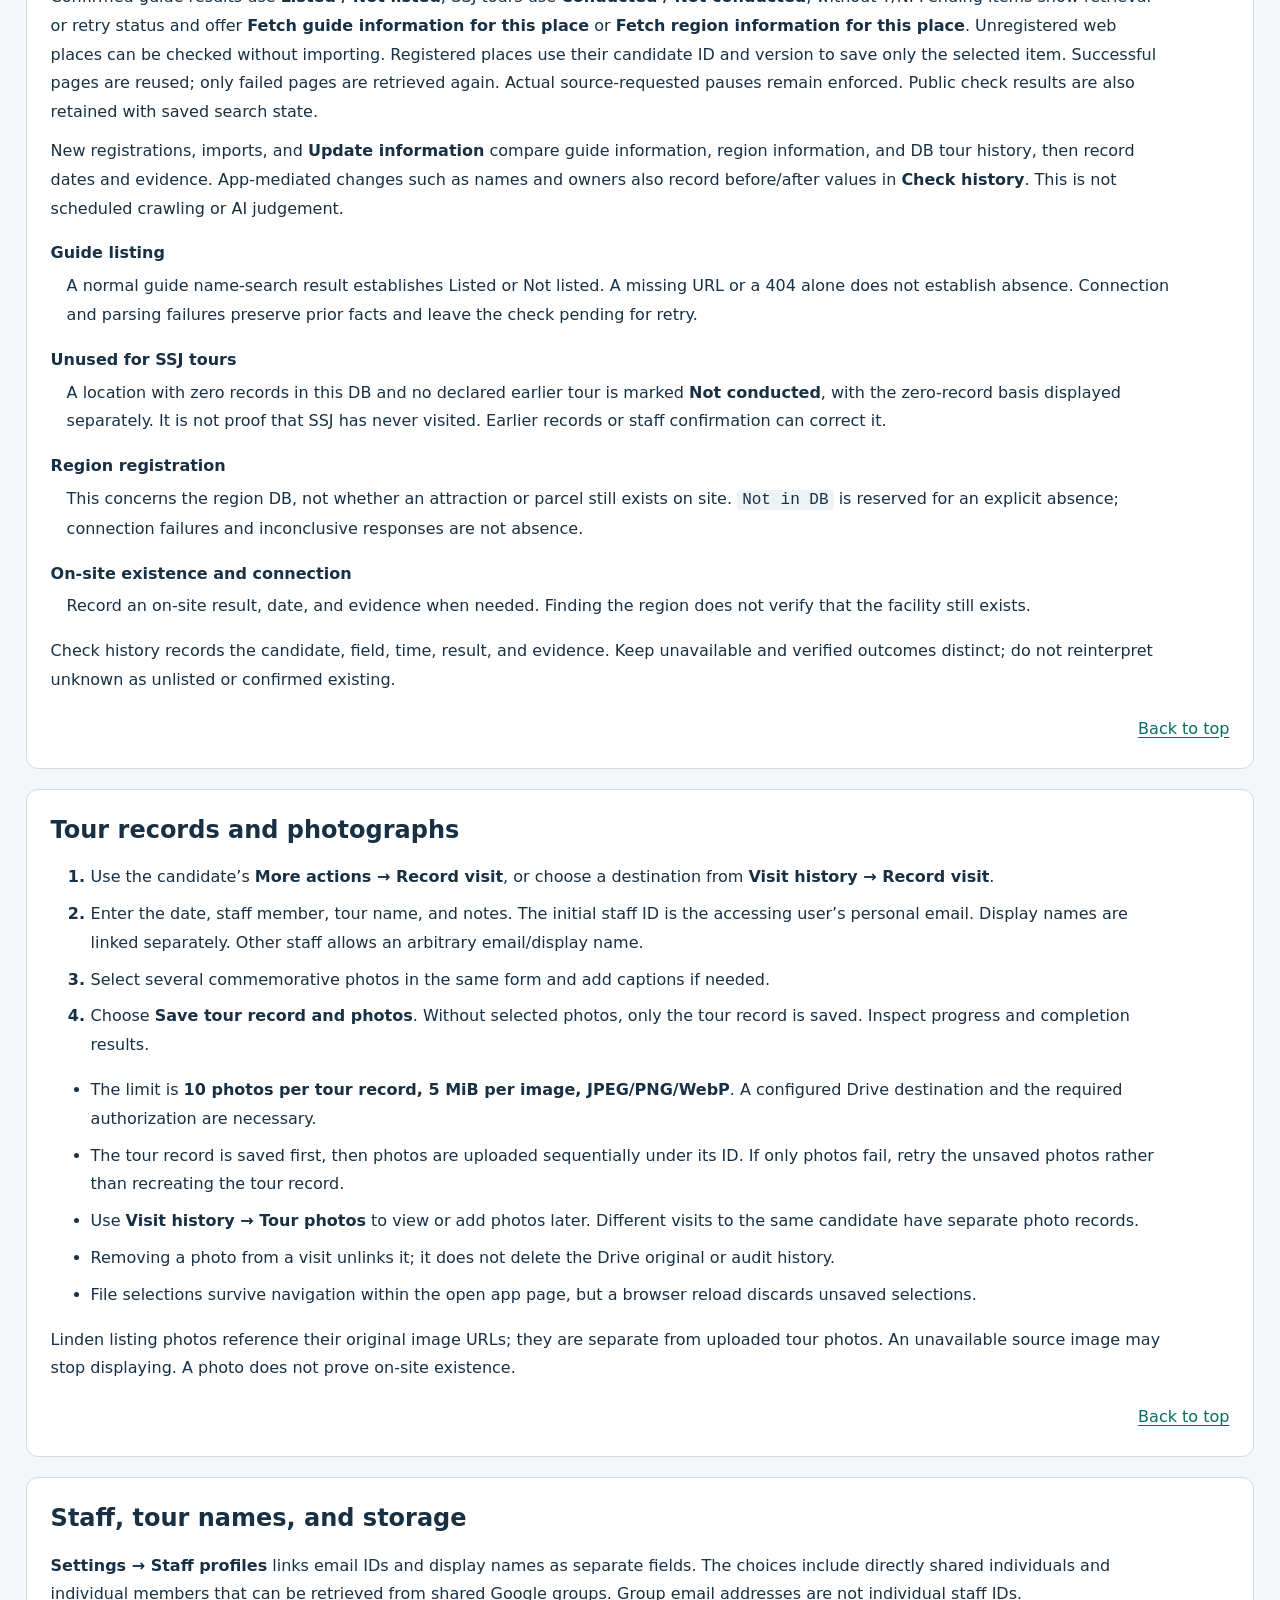
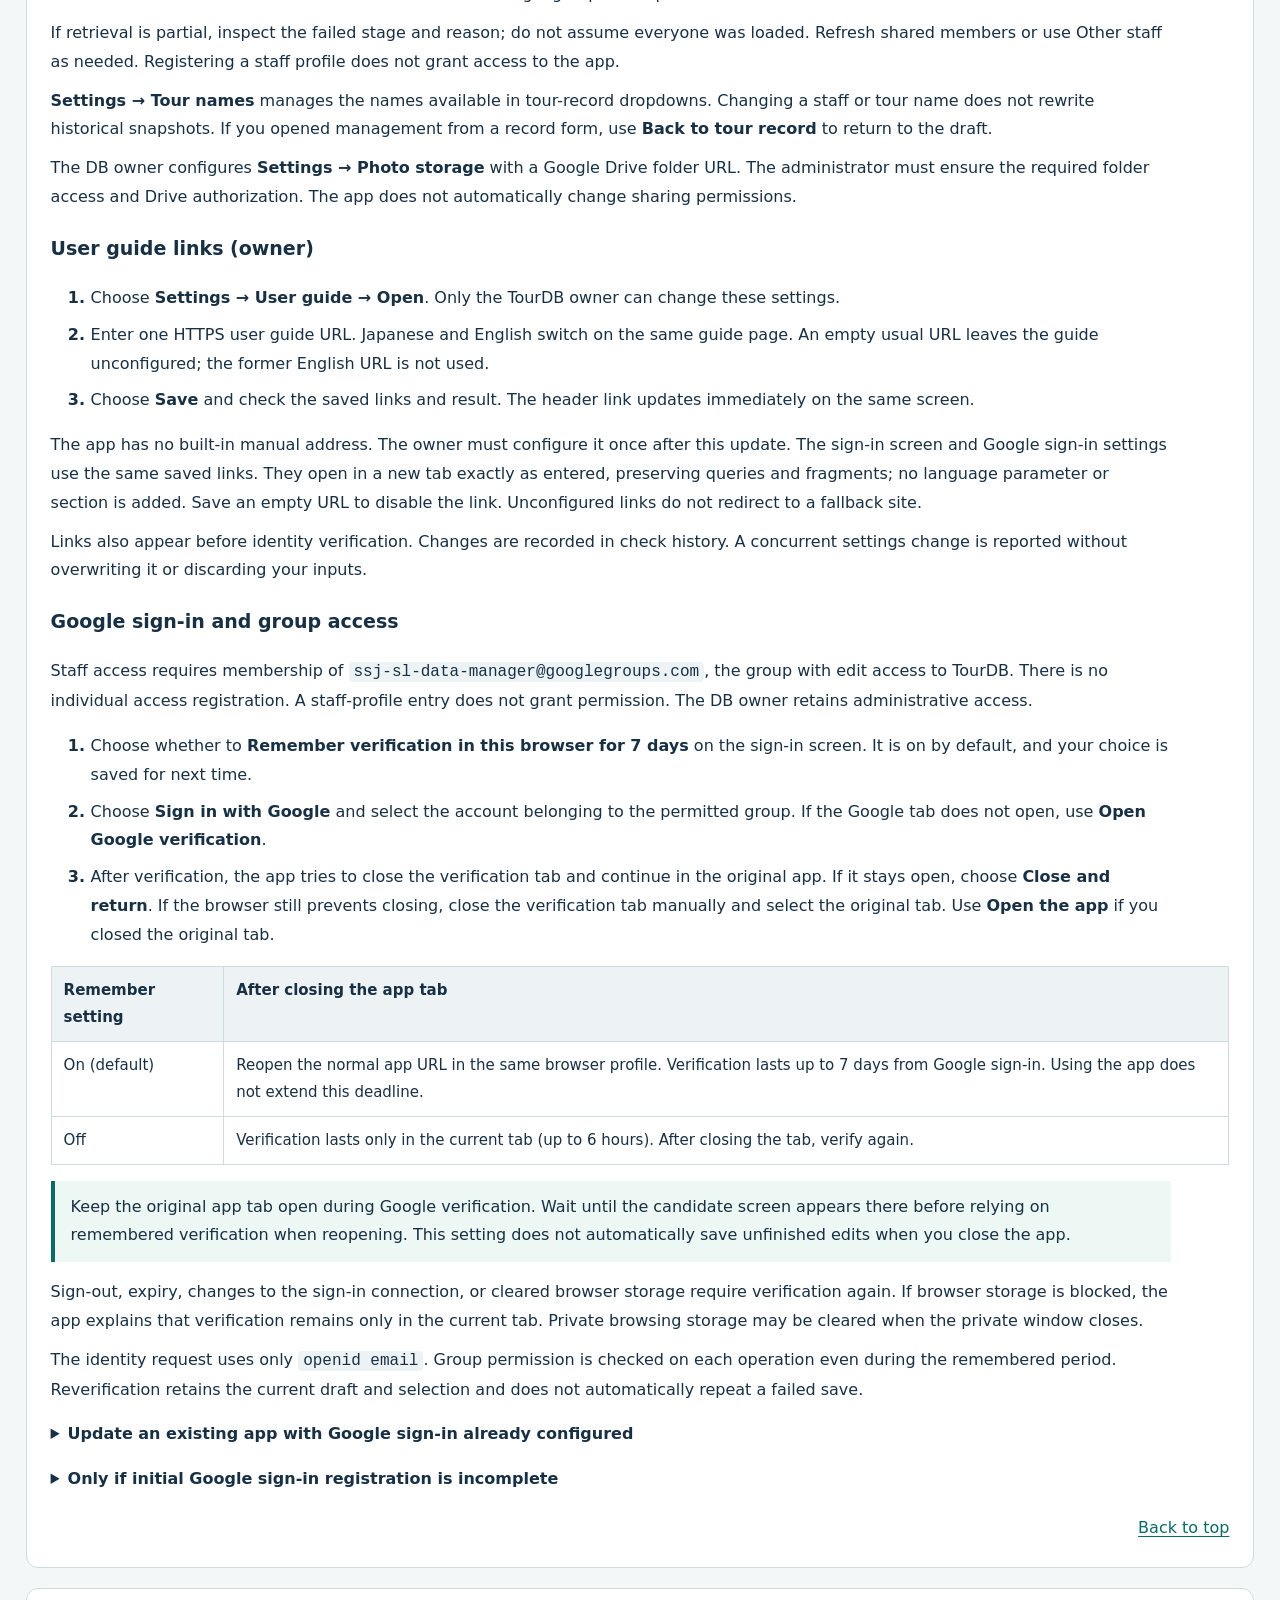
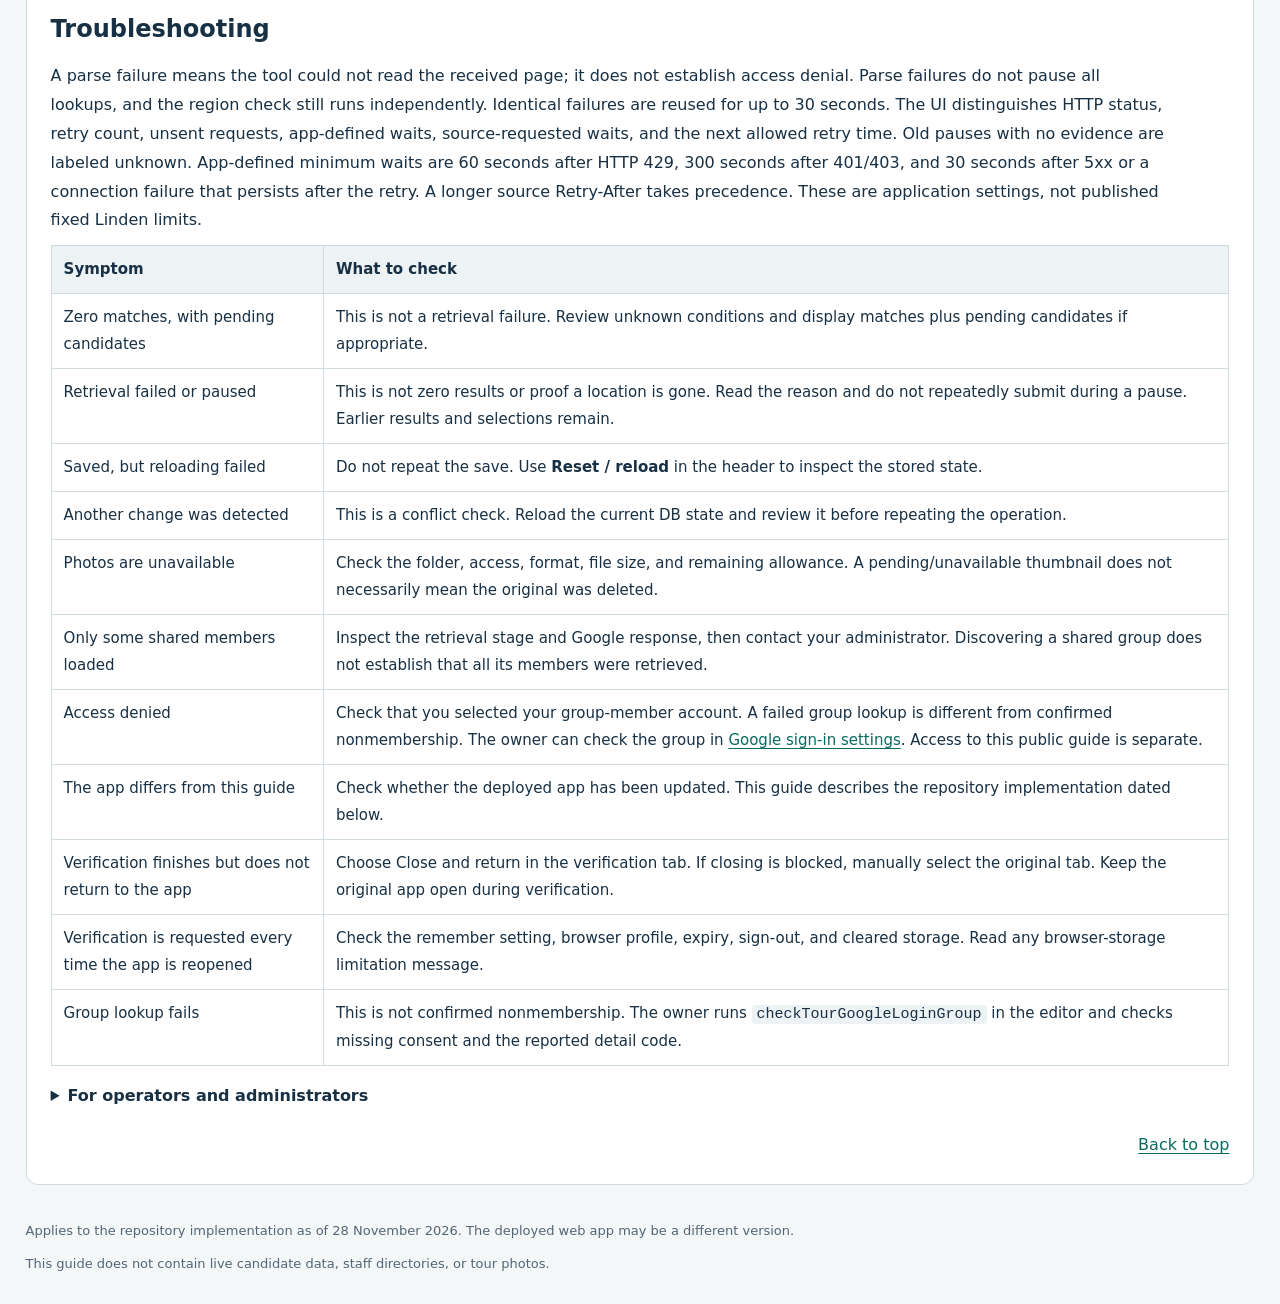
==== commit 8c16fd72: "Document owner-only search JSON destination changes" ====
--- a/index.html
+++ b/index.html
@@ -14,7 +14,7 @@
 <main id="content"><p class="muted">更新日：2026年11月28日。現行ソースの操作説明です。公開中のアプリへ反映済みかは別途確認してください。</p><details class="toc" open><summary>目次</summary><ol><li><a href="#start">まず使ってみる</a></li><li><a href="#navigation">画面と基本操作</a></li><li><a href="#search">検索設定と条件の組み合わせ</a></li><li><a href="#resume">検索の続きを保存・再開</a></li><li><a href="#results">一致・確認待ち・取得件数の読み方</a></li><li><a href="#import">候補を選んで取り込む</a></li><li><a href="#candidates">登録済み候補・採否・削除と復元</a></li><li><a href="#checks">自動確認と「未確認」の扱い</a></li><li><a href="#tours">ツアー実施記録と記念写真</a></li><li><a href="#settings">担当者・ツアー名・保存先</a></li><li><a href="#trouble">困ったとき</a></li></ol></details><section id="start" aria-labelledby="h-start"><h2 id="h-start">まず使ってみる</h2><p>SL Tour Finderは、JapanHirobaのSupportStaffJapanが行う「Kankou Tour」の行き先を探し、候補の選定と実施記録を管理するWebアプリです。主な用途は景観・撮影・散策です。</p><ol><li>運用担当者から案内されたWebアプリURLを開きます。利用には指定グループへの所属が必要です。本人確認画面が出た場合は「Googleでログイン」で所属アカウントを選びます。<a href="#google-login">ログインと初回設定</a>を参照してください。Lindenの公開情報を探すためにSecond Lifeへログインする必要はありません。</li><li>「Linden検索」→「検索設定」を開きます。初回はSSJツアー向け（未実施・公式未掲載）、検索語は <code>*</code> です。空欄も同じ扱いです。前回の検索は「検索JSONの管理」で読み込みます。</li><li>必要なら条件セットや個別条件を変更します。成熟カテゴリ・面積・カテゴリー等の追加条件は未適用から始まります。「完了」で戻ります。</li><li>「Lindenで検索」を押します。候補を読み、登録したい場所にチェックします。</li><li>「選択した候補の取り込みを確認」で処理方法を確認して保存します。完了後の「取り込み結果」で、DB保存と照合結果を別々に確認します。</li><li>ツアーを行ったら「実施を記録」で日付・担当者・ツアー名・メモ・記念写真を保存します。</li></ol><aside>ツアーの目安は約1時間ですが、面積だけで適性を確定しません。見どころ・散策ルート・撮影スポットを見て判断し、候補のメモに残してください。</aside><a class="back" href="#top">先頭へ戻る</a></section>
 <section id="navigation" aria-labelledby="h-navigation"><h2 id="h-navigation">画面と基本操作</h2><div class="table-wrap"><table><thead><tr><th>タブ</th><th>用途</th></tr></thead><tbody><tr><td>Linden検索</td><td>Lindenの公開Webから新しい候補を探して取り込む。</td></tr><tr><td>登録済み候補</td><td>DB内の候補を絞り込み、編集・採否変更・一括操作を行う。</td></tr><tr><td>実施履歴</td><td>ツアーの実施記録と、その回に関連付けた記念写真を見る。</td></tr><tr><td>確認履歴</td><td>確認日時・根拠・名称や所有者等の変更前後を確認する。</td></tr><tr><td>削除済み</td><td>削除した候補を確認して復元する。</td></tr><tr><td>設定</td><td>担当者・ツアー名・記念写真の保存先・検索JSONを管理する。所有者は取説URLとGoogleログインも設定する。</td></tr></tbody></table></div><p>検索条件は1つの「検索設定」ポップアップで編集します。候補編集、取り込み確認、実施記録等も対象名が表示されたポップアップで行います。メイン画面の件数・選択数・状態表示を確認してから操作してください。</p><p>検索の保存・復元の警告、復元通知、Lindenの取得終了・停止は、新しい通知が発生すると自動でポップアップ表示します。編集中の画面・入力は保持します。同じ通知は閉じた後に繰り返し表示せず、新しい取得完了や再発した警告は再び自動表示します。結果操作欄の<strong>「通知」</strong>ボタンも残し、閉じた後も再確認できます。開いている通知には新しい結果を反映します。保存できない場合はポップアップから検索JSONを保存できます。取得中の進捗と停止操作は引き続き表示します。一覧の列見出しはボタンと同じグリーンに白文字、その上の操作エリアはグレーです。候補の新規・変更・消滅を表す淡い行色は別に維持します。</p><p>Linden検索は、今回の取得分のうち条件と表示グループに該当する候補を<strong>全件表示</strong>します。表示件数指定や表示用のページ送りはありません。ほかの4つのデータ画面では、カード／一覧、6・12・24・48件表示、ページ送りを利用できます。</p><p>上部の「Language / 言語」は自動／日本語／Englishを切り替えます。自動はブラウザーの最優先言語に従います。「全画面」がGoogleのフレーム制限で使えない場合は、表示可能な領域内で拡張します。狭い・低い画面では全体スクロールで操作と全文に到達できます。</p><aside>検索設定の指定や候補の選択は画面内の移動でも保持しますが、保存したことにはなりません。候補編集などの未保存入力は、閉じる前に保存結果を確認してください。ブラウザー自体の再読み込み・終了では未保存入力や選択ファイルを失うことがあります。保存結果を確認してから閉じてください。</aside><p>検索結果・登録済み候補のカードや一覧行の名前・余白をクリックすると、対象の「詳細・操作」が開きます。名前はキーボードでも操作できます。チェック、リンク、操作ボタンは独立して動きます。「メモ(注記・確認根拠など)」はカードと一覧に表示し、詳細では全文を読めます。登録済み候補と同じWeb結果にもメモを表示しますが、公開検索JSONには保存しません。</p><div class="table-wrap"><table><thead><tr><th>操作</th><th>読み直す・保持する内容</th></tr></thead><tbody><tr><td>上部の「リセット読み込み」</td><td>保存済みDBを読み直します。DB初期化やLindenの再検索ではありません。未保存の編集をDBへ保存する操作でもありません。</td></tr><tr><td>検索JSONの保存・読み込み</td><td>Linden検索の続きだけを保存・復元します。候補DB・履歴・写真・Googleログイン設定のバックアップではありません。</td></tr><tr><td>本人確認の7日間保持</td><td>Googleでの再確認を省く設定です。未保存の編集や選択写真を保存する機能ではありません。</td></tr><tr><td>ブラウザーの再読み込み・タブ終了</td><td>未保存入力・選択ファイルは失われる場合があります。保存結果を確認し、Linden検索の続きは必要に応じてJSONにも保存してください。</td></tr></tbody></table></div><a class="back" href="#top">先頭へ戻る</a></section>
 <section id="search" aria-labelledby="h-search"><h2 id="h-search">検索設定と条件の組み合わせ</h2><p>「完了」・閉じる・Escapeは指定を保持して戻るだけです。検索語のEnterでも取得しません。メイン画面の<strong>「Lindenで検索」</strong>またはDBの検索ボタンで条件を反映します。未反映の変更がある場合は、その旨を表示します。</p><div class="table-wrap"><table><thead><tr><th>タブ</th><th>設定する内容</th></tr></thead><tbody><tr><td>基本</td><td>条件セット、検索語、成熟カテゴリ、行き先ガイド掲載、SSJ実施状況。</td></tr><tr><td>面積</td><td>範囲指定、下限・上限の㎡、対象パーセル／対象パーセル合計／リージョン全体。</td></tr><tr><td>カテゴリー</td><td>プリセットと独自カテゴリーの複数チェック。独自名は1件ずつ追加し、カンマ区切りにしない。</td></tr><tr><td>追加条件</td><td>登録済みDBの現地存続、同所有者区画との接続、採否、確認日の新しさ。</td></tr><tr><td>取得</td><td>ページ数（0〜1000、既定0＝無制限）。検索ページの取得間隔は初期値0秒、0〜60秒で変更。</td></tr><tr><td>保存・再開</td><td>Linden検索の設定・取得済み候補・選択・表示状態をJSONで保存・読み込み。</td></tr></tbody></table></div><ul><li>追加条件の「適用しない（全て出る）」は、その項目では制限しないという意味です。未確認も含みます。</li><li>成熟カテゴリはGeneral／Moderate／Adultの<strong>複数チェック</strong>です。選択同士はOR、ほかの条件とはANDです。3つを明示指定した場合は成熟カテゴリ未確認の場所を含みません。</li><li>カテゴリーも複数選択内はOR、ほかの条件とはANDです。未適用なら独自カテゴリー・未分類も含みます。新しいWeb候補のカテゴリーは自動推定しません。</li><li>面積に固定の最低値はありません。範囲を指定した場合は取得した面積と対象範囲を使います。面積未確認は指定値に合うと見なしません。</li><li>現地存続・区画接続は既定の必須条件ではありません。「接続なし」は同じ所有者の別区画と地続きではないという確認です。</li></ul><p>公開取得できる成熟カテゴリには制限があります。Adultだけの指定は取得不可、ほかとの併用では取得できる結果を残してAdult取得不能を案内します。SLアカウントのログインや制限回避は行いません。</p><a class="back" href="#top">先頭へ戻る</a></section>
-<section id="resume" aria-labelledby="h-resume"><h2 id="h-resume">検索の続きを保存・再開</h2><p>検索条件・取得済み候補と公開照会結果・候補の選択・取得を再開する位置・表示状態をJSONで保存します。DB本体・実施／確認履歴・写真・未保存の編集メモ・認証情報は含みません。</p><h3>Google Driveへの自動保存</h3><ol><li>「検索設定 → 保存・再開 → 検索JSONの管理」、または「設定 → 検索JSONの管理 → 開く」を選びます。</li><li>「保存先」でGoogle DriveのフォルダーURLを登録します。設定はアクセス者ごとです。同じスタッフ共有フォルダーを各自が指定できます。</li><li>検索の変更はバックグラウンドでまとめて保存します。最初は約5秒後、以後は原則30秒以上の間隔を空けます。変わっていない状態は保存しません。保存後は内容を読み直して確認します。</li></ol><p>自動保存名は <code>Auto_SL-Tour-Finder-Linden-search-2026-11-28_15-30-05_UTC.json</code> のように、接頭辞 <code>Auto_</code> とUTCの年月日時刻付きです。管理画面と「通知」の保存状態で、待機中・保存中・確認済み・失敗を確認できます。保存先未設定・権限不足・容量超過などは自動通知し、再試行できます。検索状態をブラウザーのlocalStorageへは保存しません。ログイン保持と言語設定のブラウザー保存は別です。</p><h3>手動保存・読み込みも使えます</h3><p>「保存済み」で現在の検索をDriveへ手動保存できます。手動保存名は従来どおり <code>SL-Tour-Finder-Linden-search-2026-11-29_00-30-05_JST.json</code> です。「PCファイル」ではJSONのダウンロードと手動読み込みも使えます。</p><p>再開するときは、一覧で名前・保存者・JST表示の日時・サイズを確認してJSONを選び、現在の検索を置き換える確認にチェックして読み込みます。同じDBの共有フォルダーでは他スタッフの検索も引き継げます。一覧は30件ずつ取得し、本文は明示的な読み込み時に取得します。読み込みだけでLindenへ再検索・DB登録は行わず、続きは「追加取得」で開始します。以前のブラウザー保存を自動復元しません。必要なJSONを選んで再開してください。</p><p>Drive保存・読込上限はアプリ側で4 MiB、PCファイル読込は64 MiBです。PCファイルは同じ利用者・DBのものを読み込みます。共同引き継ぎはDriveの一覧を使います。不正な形式・別DB・変更済みファイルは現在の検索へ適用しません。同じ保存要求の再試行は重複作成を防ぎます。</p><h3>初回のGoogle設定（所有者・運用担当者）</h3><p>実行所有者が読み書きでき、アクセス者本人または指定グループ <code>ssj-sl-data-manager@googlegroups.com</code> に編集共有されたフォルダーを使います。共有設定をアプリから変更しません。所有者の私有フォルダー権限だけでスタッフに利用させません。</p><p>この版はMain.gs・Index.htmlを更新します。既存マニフェストのoauthScopesに <code>https://www.googleapis.com/auth/drive</code> がなければ追加し、所有者が承認してください。他のスコープ・実行者・アクセス設定は維持します。Drive API無効と表示された場合だけ、既に紐付いたCloudプロジェクトでGoogle Drive APIを有効化します。OAuthクライアント再登録・DB初期化・列追加は不要です。</p><p>タブを閉じると取得は停止します。終了時の送信完了は保証できないため、保存状態が確認済みになってから閉じてください。未保存状態ではブラウザーの終了確認を要求しますが、表示はブラウザー側の制限に従います。プレビューはDriveに接続しません。Google上の反映・実保存は別途確認が必要です。</p><a class="back" href="#top">先頭へ戻る</a></section><section id="results" aria-labelledby="h-results"><h2 id="h-results">一致・確認待ち・取得件数の読み方</h2><dl><dt>一致</dt><dd>取得情報とDB記録から、指定した条件に合うと判定した候補です。SSJ未実施には後述の仮登録が含まれる場合があります。</dd><dt>確認待ち</dt><dd>未確認の項目があり、条件に合うか確定できない候補です。条件一致済みでも、条件不一致でもありません。</dd><dt>不一致</dt><dd>指定した条件に合わないと判定した候補です。</dd></dl><p>「一致と確認待ち」は両方を表示する設定です。例えば公式未掲載を指定した時、掲載有無が未確認なら確認待ちです。<strong>「一致0件・確認待ち20件」は、20件が不一致という意味ではありません。</strong></p><p>「検索設定 → 取得」で、ページ数を指定します（0〜1000、既定0＝無制限）。「Lindenで検索」で1ページ目から開始し、ページ取得と候補ごとのガイド検索を順番に行います。候補は重複を除いて累積し、スクロールして全件読めます。「追加取得」は続きから取得し、完了後も押せます。「取得情報」で条件・掲載総数・累計件数・日時・参照元を確認します。</p><p>「取得を停止」で途中停止できます。通常の空ページまたは最終ページに達した時だけ<strong>「もうこれ以上の候補はありません」</strong>と表示します。全取得後に一致0件なら条件一致する候補がないことも案内します。指定ページ数での停止、途中停止、失敗は別表示です。条件一致0件でも取得元に続きがあれば継続します。</p><p>確認できた取得元は1ページ20件でした。検索ページの取得間隔は「検索設定 → 取得」で0〜60秒、初期値0秒です。掲載判定は5件ずつまとめて送り、候補ごとのブラウザー側の待機を入れません。判定中も閲覧・表示切替・選択・取り込み確認・候補の編集保存を続けられます。保存・手動照会を優先します。進捗は専用欄へ表示し、操作結果の通知を上書きしません。サーバー側の待機指定・運用間隔が長ければそちらを優先します。同じ照会は5分再利用し、並列取得しません。サーバー内部の解析・通信失敗の再試行は運用設定（未設定時2秒・再試行3回）に従います。認証要求・確認用画面・拒否・回数制限では停止します。</p><div class="table-wrap"><table><thead><tr><th>淡い色</th><th>意味</th></tr></thead><tbody><tr><td class="new">緑</td><td>新規の行き先。</td></tr><tr><td class="changed">黄</td><td>記録後に変更があった行き先。変更履歴を確認する。</td></tr><tr><td class="gone">赤</td><td>消滅確認済み・削除済み等、復元が必要な行き先。復元まで新たな行き先に使えない。</td></tr></tbody></table></div><p>検索の条件判定とJSON生成は <code>DiscoveryWorker.html</code> のWeb Workerで処理し、カード・行は小分けに描画します。Lindenへの通信はApps Script側です。「検索設定 → 取得」で実際の処理方式を確認してください。Workerを使えない場合は画面と協調する分割処理へ切り替え、別スレッドで動いたとは表示しません。ブラウザーを閉じると取得は停止します。自動保存は非同期なので、閉じる前にJSON保存の完了を確認してください。</p><p>取得間隔には2種類あります。画面の0〜60秒は<strong>検索ページ間</strong>の待機です。0秒でも、サーバー側のLinden照会間隔や取得先の待機指定は省略しません。サーバー側は <code>TOUR_LINDEN_REQUEST_INTERVAL_SECONDS</code>（1〜10秒、既定2）と <code>TOUR_LINDEN_MAX_RETRIES</code>（0〜5回、既定3）で設定します。</p><a class="back" href="#top">先頭へ戻る</a></section>
+<section id="resume" aria-labelledby="h-resume"><h2 id="h-resume">検索の続きを保存・再開</h2><p><strong>所有者限定なのは保存先の変更だけです。</strong>自動保存・Driveへの手動保存・一覧・読み込み・PCファイル操作は、許可されたスタッフが引き続き利用できます。未設定の利用者は所有者の保存先を使用します。既存の個人別保存先は変更・削除しません。保存先の変更は画面とサーバーの両方で所有者を確認します。</p><p>検索条件・取得済み候補と公開照会結果・候補の選択・取得を再開する位置・表示状態をJSONで保存します。DB本体・実施／確認履歴・写真・未保存の編集メモ・認証情報は含みません。</p><h3>Google Driveへの自動保存</h3><ol><li>「検索設定 → 保存・再開 → 検索JSONの管理」、または「設定 → 検索JSONの管理 → 開く」を選びます。</li><li>所有者が「保存先」でGoogle DriveのフォルダーURLを登録します。所有者以外は現在のURLを閲覧・コピーできますが、入力欄は読み取り専用、変更ボタンはグレー表示です。</li><li>検索の変更はバックグラウンドでまとめて保存します。最初は約5秒後、以後は原則30秒以上の間隔を空けます。変わっていない状態は保存しません。保存後は内容を読み直して確認します。</li></ol><p>自動保存名は <code>Auto_SL-Tour-Finder-Linden-search-2026-11-28_15-30-05_UTC.json</code> のように、接頭辞 <code>Auto_</code> とUTCの年月日時刻付きです。管理画面と「通知」の保存状態で、待機中・保存中・確認済み・失敗を確認できます。保存先未設定・権限不足・容量超過などは自動通知し、再試行できます。検索状態をブラウザーのlocalStorageへは保存しません。ログイン保持と言語設定のブラウザー保存は別です。</p><h3>手動保存・読み込みも使えます</h3><p>「保存済み」で現在の検索をDriveへ手動保存できます。手動保存名は従来どおり <code>SL-Tour-Finder-Linden-search-2026-11-29_00-30-05_JST.json</code> です。「PCファイル」ではJSONのダウンロードと手動読み込みも使えます。</p><p>再開するときは、一覧で名前・保存者・JST表示の日時・サイズを確認してJSONを選び、現在の検索を置き換える確認にチェックして読み込みます。同じDBの共有フォルダーでは他スタッフの検索も引き継げます。一覧は30件ずつ取得し、本文は明示的な読み込み時に取得します。読み込みだけでLindenへ再検索・DB登録は行わず、続きは「追加取得」で開始します。以前のブラウザー保存を自動復元しません。必要なJSONを選んで再開してください。</p><p>Drive保存・読込上限はアプリ側で4 MiB、PCファイル読込は64 MiBです。PCファイルは同じ利用者・DBのものを読み込みます。共同引き継ぎはDriveの一覧を使います。不正な形式・別DB・変更済みファイルは現在の検索へ適用しません。同じ保存要求の再試行は重複作成を防ぎます。</p><h3>初回のGoogle設定（所有者・運用担当者）</h3><p>実行所有者が読み書きでき、アクセス者本人または指定グループ <code>ssj-sl-data-manager@googlegroups.com</code> に編集共有されたフォルダーを使います。共有設定をアプリから変更しません。所有者の私有フォルダー権限だけでスタッフに利用させません。</p><p>この版はMain.gs・Index.htmlを更新します。既存マニフェストのoauthScopesに <code>https://www.googleapis.com/auth/drive</code> がなければ追加し、所有者が承認してください。他のスコープ・実行者・アクセス設定は維持します。Drive API無効と表示された場合だけ、既に紐付いたCloudプロジェクトでGoogle Drive APIを有効化します。OAuthクライアント再登録・DB初期化・列追加は不要です。</p><p>タブを閉じると取得は停止します。終了時の送信完了は保証できないため、保存状態が確認済みになってから閉じてください。未保存状態ではブラウザーの終了確認を要求しますが、表示はブラウザー側の制限に従います。プレビューはDriveに接続しません。Google上の反映・実保存は別途確認が必要です。</p><a class="back" href="#top">先頭へ戻る</a></section><section id="results" aria-labelledby="h-results"><h2 id="h-results">一致・確認待ち・取得件数の読み方</h2><dl><dt>一致</dt><dd>取得情報とDB記録から、指定した条件に合うと判定した候補です。SSJ未実施には後述の仮登録が含まれる場合があります。</dd><dt>確認待ち</dt><dd>未確認の項目があり、条件に合うか確定できない候補です。条件一致済みでも、条件不一致でもありません。</dd><dt>不一致</dt><dd>指定した条件に合わないと判定した候補です。</dd></dl><p>「一致と確認待ち」は両方を表示する設定です。例えば公式未掲載を指定した時、掲載有無が未確認なら確認待ちです。<strong>「一致0件・確認待ち20件」は、20件が不一致という意味ではありません。</strong></p><p>「検索設定 → 取得」で、ページ数を指定します（0〜1000、既定0＝無制限）。「Lindenで検索」で1ページ目から開始し、ページ取得と候補ごとのガイド検索を順番に行います。候補は重複を除いて累積し、スクロールして全件読めます。「追加取得」は続きから取得し、完了後も押せます。「取得情報」で条件・掲載総数・累計件数・日時・参照元を確認します。</p><p>「取得を停止」で途中停止できます。通常の空ページまたは最終ページに達した時だけ<strong>「もうこれ以上の候補はありません」</strong>と表示します。全取得後に一致0件なら条件一致する候補がないことも案内します。指定ページ数での停止、途中停止、失敗は別表示です。条件一致0件でも取得元に続きがあれば継続します。</p><p>確認できた取得元は1ページ20件でした。検索ページの取得間隔は「検索設定 → 取得」で0〜60秒、初期値0秒です。掲載判定は5件ずつまとめて送り、候補ごとのブラウザー側の待機を入れません。判定中も閲覧・表示切替・選択・取り込み確認・候補の編集保存を続けられます。保存・手動照会を優先します。進捗は専用欄へ表示し、操作結果の通知を上書きしません。サーバー側の待機指定・運用間隔が長ければそちらを優先します。同じ照会は5分再利用し、並列取得しません。サーバー内部の解析・通信失敗の再試行は運用設定（未設定時2秒・再試行3回）に従います。認証要求・確認用画面・拒否・回数制限では停止します。</p><div class="table-wrap"><table><thead><tr><th>淡い色</th><th>意味</th></tr></thead><tbody><tr><td class="new">緑</td><td>新規の行き先。</td></tr><tr><td class="changed">黄</td><td>記録後に変更があった行き先。変更履歴を確認する。</td></tr><tr><td class="gone">赤</td><td>消滅確認済み・削除済み等、復元が必要な行き先。復元まで新たな行き先に使えない。</td></tr></tbody></table></div><p>検索の条件判定とJSON生成は <code>DiscoveryWorker.html</code> のWeb Workerで処理し、カード・行は小分けに描画します。Lindenへの通信はApps Script側です。「検索設定 → 取得」で実際の処理方式を確認してください。Workerを使えない場合は画面と協調する分割処理へ切り替え、別スレッドで動いたとは表示しません。ブラウザーを閉じると取得は停止します。自動保存は非同期なので、閉じる前にJSON保存の完了を確認してください。</p><p>取得間隔には2種類あります。画面の0〜60秒は<strong>検索ページ間</strong>の待機です。0秒でも、サーバー側のLinden照会間隔や取得先の待機指定は省略しません。サーバー側は <code>TOUR_LINDEN_REQUEST_INTERVAL_SECONDS</code>（1〜10秒、既定2）と <code>TOUR_LINDEN_MAX_RETRIES</code>（0〜5回、既定3）で設定します。</p><a class="back" href="#top">先頭へ戻る</a></section>
 <section id="import" aria-labelledby="h-import"><h2 id="h-import">候補を選んで取り込む</h2><ol><li>個別のチェックで候補をON/OFFします。「このページを全選択」は、現在表示している取得分が対象です。</li><li>「選択の操作」で手動取得済みの結果全体を選択・解除できます。未取得ページを取得する操作ではありません。選択数は別の取得元や画面へ移動しても保持します。</li><li>「選択した候補の取り込みを確認」を開きます。対象名・件数・処理方法を確認し、必要なら「取得情報・変更内容を見る」を開きます。</li><li>掲載写真のURLを保存するか選び、「選択した候補を取り込む」で確定します。取得済みの名称・SLURL・所有者・面積等を再入力する必要はありません。一括取り込みは1回500件までです。</li></ol><div class="table-wrap"><table><thead><tr><th>登録済み候補の処理</th><th>結果</th></tr></thead><tbody><tr><td>掲載情報を更新</td><td>名称・所有者・面積・成熟カテゴリ・SLURL等を更新。既存の採否・メモ・カテゴリー・確認結果を保持し、空欄や未確認で既知の情報を消さない。</td></tr><tr><td>候補データを置き換え</td><td>取得情報へ置き換え、採否・メモ・カテゴリー・確認項目等を初期状態へ戻す。訪問済みの事実、候補ID、履歴は保持する。差分をよく確認する。</td></tr><tr><td>取り込まない</td><td>その候補を変更しない。</td></tr></tbody></table></div><p>新規候補は新規登録／取り込まないを選べます。所有者変更時は、以前の所有者に対する接続確認を未確認へ戻します。削除済み候補は取り込みで自動復元しません。</p><p>完了後の「取り込み結果」は、<strong>DB保存</strong>と<strong>公式掲載・リージョン・SSJ実施状況の照合</strong>を分けて表示します。「照合不能」は必ずしも保存失敗ではありません。休止中は残りの確認が未処理になる場合があります。閉じた後も「取り込み結果（件数）」で再表示できます。結果を見るだけで再照会・再保存はしません。</p><a class="back" href="#top">先頭へ戻る</a></section>
 <section id="candidates" aria-labelledby="h-candidates"><h2 id="h-candidates">登録済み候補・採否・削除と復元</h2><p>「登録済み候補」の検索は、保存済みDB内の絞り込みです。新しいLinden候補の取得とは別です。「編集・採否」で基本・カテゴリー・取得情報・確認訂正のタブを切り替えます。採否は候補／採用／保留／見送りです。</p><p>複数の候補を選んだ場合は「選択した候補の操作」から一括編集・自動情報更新・削除を行います。一括編集では変更する項目を明示的にチェックし、対象名と件数を確認して保存します。更新の競合が出た場合は、保存済み状態を再取得して確認してください。</p><p>「その他の操作 → 削除」は通常の候補一覧から外す操作です。実施履歴・確認履歴は残ります。「削除済み」から同じ候補を復元できます。候補IDで関連付けるため、名前の変更やシートの並べ替えで履歴の対応を変えません。</p><aside>消滅確認済みの候補は、単に存続欄を書き換えたり、同じ場所を新規登録し直したりして再利用しないでください。「復元」で現地確認日と根拠を記録してから使います。実施履歴のある候補を未実施には変更できません。</aside><a class="back" href="#top">先頭へ戻る</a></section>
 <section id="checks" aria-labelledby="h-checks"><h2 id="h-checks">自動確認と「未確認」の扱い</h2><p>場所検索で得た候補を行き先ガイドで名称検索します。検索結果ありは<strong>掲載あり</strong>、正常終了した検索が0件なら<strong>掲載なし</strong>です。名称に括弧付き説明がある場合は、全文0件のあと基礎名でも検索します。登録済みガイドURLがある場合は、0件でも掲載ページが存在すれば掲載ありを保持します。検索語・日時・URL・件数を根拠として記録します。候補の「掲載判定の根拠」で検索語と返った掲載名を確認できます。これは名称検索の結果であり、ガイド全件を網羅した証明ではありません。</p><p>取得失敗・未処理は掲載なしにせず再試行待ちです。掲載なしと確認日がない候補は採用に変更できません。条件不一致へ変わった選択は、取り込み確認時・送信前に対象名を示して停止します。</p><p>公式掲載の確定結果は「掲載あり／掲載なし」、SSJツアーは「実施済／未実施」です。Y/Nを使いません。未処理の項目は「取得待ち／再試行待ち」とし、「この行き先の掲載情報を取得」「この行き先のリージョン情報を取得」で該当項目だけ取得します。未登録候補は取り込まずに取得でき、登録済みは該当候補ID・版を照合して選んだ項目だけ保存します。成功済みの照会は再利用し、失敗したページだけ再取得します。実際の拒否後の待機は解除しません。公開照会結果は検索状態の保存・再開にも含みます。</p><p>新規登録・取り込み後や「情報更新」では、行き先ガイド・リージョン情報・DBの実施履歴を照合して日時・根拠を保存します。名称・所有者等のアプリ経由の変更前後も「確認履歴」へ記録します。定期巡回やAIによる判定ではありません。</p><dl><dt>公式掲載</dt><dd>行き先ガイドの名称検索結果から掲載あり／掲載なしを記録します。公式URLなし・404だけでは掲載なしにしません。通信・解析失敗でも以前の確認結果を保持し、該当項目を再試行待ちにします。</dd><dt>SSJ未実施</dt><dd>SSJツアーは「実施済／未実施」で表示します。このDBの実施記録0件で過去実施の申告がない候補は「未実施」とし、記録0件という判定根拠を別表示します。過去に一度も行っていないという確認済みの意味ではありません。過去記録やスタッフ確認から訂正できます。</dd><dt>リージョン登録</dt><dd>リージョンの登録情報であり、施設・パーセルの現地存続とは別です。<code>Not in DB</code> は明確な該当なしだけを表し、通信失敗や判定不能には使いません。</dd><dt>現地存続・接続</dt><dd>必要な場合は現地の確認結果・日付・根拠を登録します。リージョンが見つかっただけで施設が存在するとは判断しません。</dd></dl><p>確認履歴では候補名・項目・日時・確認結果・根拠を確認します。取得不能と確認済みを区別し、未確認を未掲載・存在確認済みに読み替えないでください。</p><a class="back" href="#top">先頭へ戻る</a></section>
@@ -25,7 +25,7 @@
 <main id="content"><p class="muted">Updated 28 November 2026. These instructions describe the current source; deployment of this version must be checked separately.</p><details class="toc" open><summary>Contents</summary><ol><li><a href="#start">Get started</a></li><li><a href="#navigation">Screens and navigation</a></li><li><a href="#search">Search settings and conditions</a></li><li><a href="#resume">Save and resume a search</a></li><li><a href="#results">Matches, pending checks, and result counts</a></li><li><a href="#import">Select and import candidates</a></li><li><a href="#candidates">Candidates, decisions, deletion, and restoration</a></li><li><a href="#checks">Automatic checks and unknown information</a></li><li><a href="#tours">Tour records and photographs</a></li><li><a href="#settings">Staff, tour names, and storage</a></li><li><a href="#trouble">Troubleshooting</a></li></ol></details><section id="start" aria-labelledby="h-start"><h2 id="h-start">Get started</h2><p>SL Tour Finder helps JapanHiroba’s SupportStaffJapan find destinations for Kankou Tour, manage candidate locations, and keep tour records. It is intended mainly for scenery, photography, and walking.</p><ol><li>Open the web app URL supplied by your administrator. Use an account belonging to the designated group. If identity confirmation appears, choose Sign in with Google. See <a href="#google-login">sign-in and initial setup</a>. Searching public Linden information does not require a Second Life login.</li><li>Open <strong>Linden search → Search settings</strong>. The first search defaults to SSJ tour conditions: not toured and not guide-listed, with <code>*</code> as the keyword. A blank keyword means the same thing. If a saved search exists, its conditions and retrieved results are restored.</li><li>Adjust the condition set or individual conditions as needed. Optional maturity, area, and category restrictions start disabled. Choose <strong>Done</strong>.</li><li>Choose <strong>Search Linden</strong>. Read the results and check the locations you want to register.</li><li>Choose <strong>Review selected imports</strong>, review the actions, and save. In the completion popup, check the DB save outcome separately from the automatic checks.</li><li>After a tour, use <strong>Record visit</strong> to save the date, staff member, tour name, notes, and photographs.</li></ol><aside>A tour is intended to last about an hour, but area alone does not establish suitability. Assess sights, walking routes, and photo spots, and record your reasoning in the candidate’s notes.</aside><a class="back" href="#top">Back to top</a></section>
 <section id="navigation" aria-labelledby="h-navigation"><h2 id="h-navigation">Screens and navigation</h2><div class="table-wrap"><table><thead><tr><th>Tab</th><th>Purpose</th></tr></thead><tbody><tr><td>Linden search</td><td>Discover and import new locations from Linden’s public website.</td></tr><tr><td>Registered candidates</td><td>Filter the DB, edit candidates, manage decisions, and perform bulk actions.</td></tr><tr><td>Visit history</td><td>View completed tours and the photographs associated with each tour record.</td></tr><tr><td>Check history</td><td>Inspect check dates, evidence, and before/after changes such as names and owners.</td></tr><tr><td>Deleted</td><td>Review and restore deleted candidates.</td></tr><tr><td>Settings</td><td>Manage staff profiles, tour names, and the photo storage folder.</td></tr></tbody></table></div><p>All search conditions belong to one <strong>Search settings</strong> popup. Candidate editing, import review, and tour recording also use popups naming their targets. Check the result count, selected count, and operation status before proceeding.</p><p>New search-storage warnings, restoration notices, and retrieval completion or stopping details automatically open a popup while preserving the current editor and its inputs. Dismissing a notice prevents repeated automatic display of the same event. A new retrieval completion or recurring warning opens it again. The <strong>Notifications</strong> button remains in the result controls for manual review. An open notification popup updates when a new result arrives. If automatic Drive saving fails, the popup offers retry, folder settings and manual JSON saving. Active progress and Stop retrieval remain visible. List headings use the button green with white text; the controls above use grey. The pale row colors for new, changed and gone destinations remain separate.</p><p>Linden search displays <strong>all eligible candidates from the currently retrieved result page</strong>, subject to your conditions and result-group selection. It has no local page-size selector or display paging. The other four data screens retain Cards/List, 6/12/24/48 items per page, and page navigation.</p><p>Use <strong>Language / 言語</strong> in the header for Automatic, Japanese, or English. Automatic follows the browser’s highest-priority language. If Google’s frame policy prevents full screen, the app expands within the available area. Small or short windows use scrolling to keep content and operations reachable.</p><aside>Search settings and candidate selections are retained when navigating within the open page, but are not thereby saved. Confirm unsaved edits, such as candidate changes, before closing their forms. Reloading or closing the browser can discard unsaved input and selected files. Confirm the save outcome before leaving.</aside><p>Click a result or registered candidate’s name or card/row background to open its details and actions. The name button also supports keyboard use. Selection controls, links and action buttons remain independent. Notes (annotations, verification evidence, etc.) appear in cards and lists, with the full text available in details. Matching web results show registered notes without copying them into the public search JSON.</p><div class="table-wrap"><table><thead><tr><th>Action</th><th>What it reloads or retains</th></tr></thead><tbody><tr><td>Header: Reset / reload</td><td>Reloads the saved DB. It does not initialize the DB, start a new Linden search, or save unfinished edits.</td></tr><tr><td>Search JSON save / load</td><td>Stores and restores the Linden search continuation. It is not a backup of the candidate DB, histories, photos, or Google sign-in configuration.</td></tr><tr><td>Remember verification for 7 days</td><td>Reduces repeated Google identity confirmation. It does not save unfinished edits or selected photo files.</td></tr><tr><td>Browser reload or tab closure</td><td>Unfinished inputs and file selections may be lost. Confirm save results first, and save a search JSON when needed.</td></tr></tbody></table></div><a class="back" href="#top">Back to top</a></section>
 <section id="search" aria-labelledby="h-search"><h2 id="h-search">Search settings and conditions</h2><p><strong>Done</strong>, Close, and Escape retain the settings and return to the main screen. Enter in the keyword field does not fetch results. Apply settings using <strong>Search Linden</strong> or the DB’s Search button. A notice identifies changes not yet applied to the displayed results.</p><div class="table-wrap"><table><thead><tr><th>Tab</th><th>Conditions</th></tr></thead><tbody><tr><td>Basics</td><td>Condition set, keyword, maturity, Destination Guide listing, and SSJ tour history.</td></tr><tr><td>Area</td><td>Optional minimum/maximum in m² and scope: target parcel, target parcels combined, or whole region.</td></tr><tr><td>Categories</td><td>Multiple preset/custom checkboxes. Add custom names individually, not as a comma-separated list.</td></tr><tr><td>Additional conditions</td><td>DB-only on-site existence, connection to the same owner’s other parcels, decision, and check freshness.</td></tr><tr><td>Retrieval</td><td>Pages: 0–1000, default 0 = unlimited. Source-page interval: 0–60 seconds, default 0.</td></tr><tr><td>Save / resume</td><td>Save or load Linden search settings, retrieved candidates, selections, and display state as JSON.</td></tr></tbody></table></div><ul><li><strong>Do not apply (show all)</strong> adds no restriction for that field and includes unknown values.</li><li>Maturity uses <strong>multiple checkboxes</strong> for General, Moderate, and Adult. Selected maturity values use OR; different conditions use AND. Explicitly selecting all three does not include unknown maturity.</li><li>Categories also use OR within the selection and AND with other conditions. An unrestricted category filter includes custom and uncategorized locations. New web results are not automatically assigned categories.</li><li>There is no fixed minimum area. An enabled range uses the retrieved area and its scope. An unknown area is not assumed to meet your numerical limits.</li><li>Existence and parcel connection are optional conditions. “Not connected” means an on-site check found no continuous connection to another parcel owned by the same owner.</li></ul><p>Anonymous maturity access is limited. Adult alone is unavailable; mixed selections retain the results that can be retrieved and identify Adult as unavailable. The app does not request an SL login or bypass these restrictions.</p><a class="back" href="#top">Back to top</a></section>
-<section id="resume" aria-labelledby="h-resume"><h2 id="h-resume">Save and resume a search</h2><p>JSON includes search conditions, retrieved candidates and public check results, selections, the continuation position and display state. It excludes DB records, visit/check histories, photos, unsaved editing notes and credentials.</p><h3>Automatic saving to Google Drive</h3><ol><li>Open Search settings → Save / resume → Manage search JSON, or Settings → Manage search JSON → Open.</li><li>Register a Drive folder URL on the Folder tab. This setting belongs to the accessor. Staff can each select the same shared folder.</li><li>Changes are combined and saved in the background: initially after about 5 seconds, then generally at least 30 seconds apart. Unchanged state is not saved again. Saved content is read back and verified.</li></ol><p>Automatic names use the prefix <code>Auto_</code> and a UTC timestamp, for example <code>Auto_SL-Tour-Finder-Linden-search-2026-11-28_15-30-05_UTC.json</code>. Check waiting, saving, verified or failed status in the manager or Notifications. Missing folder, permission and size failures notify automatically and can be retried. Search state is not saved to browser localStorage. Browser storage for sign-in retention and language preferences is separate.</p><h3>Manual saving and loading remain available</h3><p>Saved searches still offers manual Drive saves. Their names retain the JST timestamp, for example <code>SL-Tour-Finder-Linden-search-2026-11-29_00-30-05_JST.json</code>. PC files still offers JSON downloads and manual loading.</p><p>To resume, review filename, author, the date displayed in JST and size; select a JSON and confirm replacement of the current search. Other staff searches can be handed off within the same DB and shared folder. The list retrieves 30 entries at a time; file content is fetched only on explicit load. Loading does not search Linden or register candidates; use Fetch more candidates to continue. Legacy browser snapshots are not restored automatically. Select the JSON you want to resume.</p><p>The app limits Drive save/load to 4 MiB and PC-file loading to 64 MiB. PC files must belong to the same user and DB; use Drive for shared handoffs. Invalid, foreign-DB or changed files are not applied. Retrying the same save request avoids duplicate creation.</p><h3>Initial Google setup (owner/operator)</h3><p>The executing owner needs read/write access. The accessor or permitted group <code>ssj-sl-data-manager@googlegroups.com</code> must have edit access. The app does not change sharing or lend the owner’s private folder access to staff.</p><p>Update Main.gs and Index.html. Add <code>https://www.googleapis.com/auth/drive</code> to the existing manifest oauthScopes array if absent and approve it as the owner, preserving other scopes and execution/access settings. If Drive API is reported disabled, enable Google Drive API in the Cloud project already linked to this Apps Script. Do not recreate the OAuth client or initialize the DB; no columns are added.</p><p>Closing the tab stops retrieval. Completion of an outgoing save during closing is not guaranteed: wait for verified save status before closing. The app requests a browser closing warning while unsaved, subject to browser restrictions. Preview does not connect to Drive. Google deployment and actual saves require separate verification.</p><a class="back" href="#top">Back to top</a></section><section id="results" aria-labelledby="h-results"><h2 id="h-results">Matches, pending checks, and result counts</h2><dl><dt>Matches</dt><dd>The retrieved information and DB records allow the app to classify the location as meeting your conditions. An unused-for-SSJ condition may include provisional records described below.</dd><dt>Awaiting verification</dt><dd>Some required facts are unknown, so the app cannot establish whether the location meets the conditions. This is neither a verified match nor a verified mismatch.</dd><dt>Excluded</dt><dd>The location is classified as not meeting the selected conditions.</dd></dl><p><strong>Matches and awaiting verification</strong> displays both groups. For example, an unknown guide status is pending when you require a confirmed unlisted location. <strong>“0 matches · 20 awaiting verification” does not mean all 20 failed your conditions.</strong></p><p>Enter a page count (0–1000; default 0 = unlimited) under <strong>Search settings → Retrieval</strong>. <strong>Search Linden</strong> starts at page 1, then sequentially retrieves pages and checks each candidate in the guide. Results accumulate with duplicates removed, and all matching or pending candidates remain available by scrolling. <strong>Fetch more candidates</strong> continues from the saved cursor and remains available after completion. <strong>Result information</strong> shows conditions, provider total, accumulated count, time, and source.</p><p><strong>Stop retrieval</strong> stops after an in-flight request finishes, or before sending during a wait. Only a normal empty source page or final page reports <strong>There are no more candidates</strong>. Exhaustion with no matches also reports that no candidates meet the conditions. Page-count completion, manual stops, and failures are distinct. Zero matches do not stop retrieval while source pages remain.</p><p>The observed source returned 20 items per page; that is not a guarantee of a permanent Linden page size. Identical results are reused for up to five minutes. New lookups run one at a time using the configured minimum interval (two seconds by default). Parse or connection failures wait the configured time after failure and retry up to the configured count (defaults: two seconds and three retries, four attempts including the initial request). There is no prefetch or crawling. Authentication, verification pages, and HTTP errors get no automatic retry.</p><div class="table-wrap"><table><thead><tr><th>Pale color</th><th>Meaning</th></tr></thead><tbody><tr><td class="new">Green</td><td>A new destination.</td></tr><tr><td class="changed">Yellow</td><td>A destination with recorded changes. Inspect the change history.</td></tr><tr><td class="gone">Red</td><td>A destination confirmed gone, deleted, or requiring restoration. Restore it before using it as a new tour destination.</td></tr></tbody></table></div><p>Condition classification and JSON generation use a Web Worker from <code>DiscoveryWorker.html</code>; cards and rows render in chunks. Linden communication runs in Apps Script. Check the actual processing mode under <strong>Search settings → Retrieval</strong>. When a Worker cannot start, the app uses cooperative chunks and does not claim a separate thread. Closing the browser stops retrieval. Automatic saving is asynchronous; confirm that JSON saving has finished before closing.</p><p>There are two intervals. The screen’s 0–60 seconds controls the wait <strong>between search pages</strong>. Setting it to zero does not remove server-side Linden request spacing or a source-requested wait. Server settings are <code>TOUR_LINDEN_REQUEST_INTERVAL_SECONDS</code> (1–10 seconds, default 2) and <code>TOUR_LINDEN_MAX_RETRIES</code> (0–5 retries, default 3).</p><a class="back" href="#top">Back to top</a></section>
+<section id="resume" aria-labelledby="h-resume"><h2 id="h-resume">Save and resume a search</h2><p><strong>Only changing the destination is restricted to the script owner.</strong> Authorized staff can still use automatic saves, manual Drive saves, listing, loading and PC files. Users without a destination use the owner’s folder. Existing per-user destinations are preserved. Ownership is checked both in the UI and on the server.</p><p>JSON includes search conditions, retrieved candidates and public check results, selections, the continuation position and display state. It excludes DB records, visit/check histories, photos, unsaved editing notes and credentials.</p><h3>Automatic saving to Google Drive</h3><ol><li>Open Search settings → Save / resume → Manage search JSON, or Settings → Manage search JSON → Open.</li><li>Register a Drive folder URL on the Folder tab. This setting belongs to the accessor. Staff can each select the same shared folder.</li><li>Changes are combined and saved in the background: initially after about 5 seconds, then generally at least 30 seconds apart. Unchanged state is not saved again. Saved content is read back and verified.</li></ol><p>Automatic names use the prefix <code>Auto_</code> and a UTC timestamp, for example <code>Auto_SL-Tour-Finder-Linden-search-2026-11-28_15-30-05_UTC.json</code>. Check waiting, saving, verified or failed status in the manager or Notifications. Missing folder, permission and size failures notify automatically and can be retried. Search state is not saved to browser localStorage. Browser storage for sign-in retention and language preferences is separate.</p><h3>Manual saving and loading remain available</h3><p>Saved searches still offers manual Drive saves. Their names retain the JST timestamp, for example <code>SL-Tour-Finder-Linden-search-2026-11-29_00-30-05_JST.json</code>. PC files still offers JSON downloads and manual loading.</p><p>To resume, review filename, author, the date displayed in JST and size; select a JSON and confirm replacement of the current search. Other staff searches can be handed off within the same DB and shared folder. The list retrieves 30 entries at a time; file content is fetched only on explicit load. Loading does not search Linden or register candidates; use Fetch more candidates to continue. Legacy browser snapshots are not restored automatically. Select the JSON you want to resume.</p><p>The app limits Drive save/load to 4 MiB and PC-file loading to 64 MiB. PC files must belong to the same user and DB; use Drive for shared handoffs. Invalid, foreign-DB or changed files are not applied. Retrying the same save request avoids duplicate creation.</p><h3>Initial Google setup (owner/operator)</h3><p>The executing owner needs read/write access. The accessor or permitted group <code>ssj-sl-data-manager@googlegroups.com</code> must have edit access. The app does not change sharing or lend the owner’s private folder access to staff.</p><p>Update Main.gs and Index.html. Add <code>https://www.googleapis.com/auth/drive</code> to the existing manifest oauthScopes array if absent and approve it as the owner, preserving other scopes and execution/access settings. If Drive API is reported disabled, enable Google Drive API in the Cloud project already linked to this Apps Script. Do not recreate the OAuth client or initialize the DB; no columns are added.</p><p>Closing the tab stops retrieval. Completion of an outgoing save during closing is not guaranteed: wait for verified save status before closing. The app requests a browser closing warning while unsaved, subject to browser restrictions. Preview does not connect to Drive. Google deployment and actual saves require separate verification.</p><a class="back" href="#top">Back to top</a></section><section id="results" aria-labelledby="h-results"><h2 id="h-results">Matches, pending checks, and result counts</h2><dl><dt>Matches</dt><dd>The retrieved information and DB records allow the app to classify the location as meeting your conditions. An unused-for-SSJ condition may include provisional records described below.</dd><dt>Awaiting verification</dt><dd>Some required facts are unknown, so the app cannot establish whether the location meets the conditions. This is neither a verified match nor a verified mismatch.</dd><dt>Excluded</dt><dd>The location is classified as not meeting the selected conditions.</dd></dl><p><strong>Matches and awaiting verification</strong> displays both groups. For example, an unknown guide status is pending when you require a confirmed unlisted location. <strong>“0 matches · 20 awaiting verification” does not mean all 20 failed your conditions.</strong></p><p>Enter a page count (0–1000; default 0 = unlimited) under <strong>Search settings → Retrieval</strong>. <strong>Search Linden</strong> starts at page 1, then sequentially retrieves pages and checks each candidate in the guide. Results accumulate with duplicates removed, and all matching or pending candidates remain available by scrolling. <strong>Fetch more candidates</strong> continues from the saved cursor and remains available after completion. <strong>Result information</strong> shows conditions, provider total, accumulated count, time, and source.</p><p><strong>Stop retrieval</strong> stops after an in-flight request finishes, or before sending during a wait. Only a normal empty source page or final page reports <strong>There are no more candidates</strong>. Exhaustion with no matches also reports that no candidates meet the conditions. Page-count completion, manual stops, and failures are distinct. Zero matches do not stop retrieval while source pages remain.</p><p>The observed source returned 20 items per page; that is not a guarantee of a permanent Linden page size. Identical results are reused for up to five minutes. New lookups run one at a time using the configured minimum interval (two seconds by default). Parse or connection failures wait the configured time after failure and retry up to the configured count (defaults: two seconds and three retries, four attempts including the initial request). There is no prefetch or crawling. Authentication, verification pages, and HTTP errors get no automatic retry.</p><div class="table-wrap"><table><thead><tr><th>Pale color</th><th>Meaning</th></tr></thead><tbody><tr><td class="new">Green</td><td>A new destination.</td></tr><tr><td class="changed">Yellow</td><td>A destination with recorded changes. Inspect the change history.</td></tr><tr><td class="gone">Red</td><td>A destination confirmed gone, deleted, or requiring restoration. Restore it before using it as a new tour destination.</td></tr></tbody></table></div><p>Condition classification and JSON generation use a Web Worker from <code>DiscoveryWorker.html</code>; cards and rows render in chunks. Linden communication runs in Apps Script. Check the actual processing mode under <strong>Search settings → Retrieval</strong>. When a Worker cannot start, the app uses cooperative chunks and does not claim a separate thread. Closing the browser stops retrieval. Automatic saving is asynchronous; confirm that JSON saving has finished before closing.</p><p>There are two intervals. The screen’s 0–60 seconds controls the wait <strong>between search pages</strong>. Setting it to zero does not remove server-side Linden request spacing or a source-requested wait. Server settings are <code>TOUR_LINDEN_REQUEST_INTERVAL_SECONDS</code> (1–10 seconds, default 2) and <code>TOUR_LINDEN_MAX_RETRIES</code> (0–5 retries, default 3).</p><a class="back" href="#top">Back to top</a></section>
 <section id="import" aria-labelledby="h-import"><h2 id="h-import">Select and import candidates</h2><ol><li>Check or uncheck individual candidates. <strong>Select this page</strong> selects the displayed candidates from the current retrieval.</li><li><strong>Selection options</strong> can select or clear all results you have deliberately retrieved. It does not fetch unseen pages. The selected count survives source-page and screen changes.</li><li>Open <strong>Review selected imports</strong>. Check names, counts, and actions; expand the retrieved-information/change details if needed.</li><li>Choose whether to save listing-photo URLs, then confirm with <strong>Import selected places</strong>. Retrieved names, SLURLs, owners, and areas do not need to be retyped. Each import accepts up to 500 candidates.</li></ol><div class="table-wrap"><table><thead><tr><th>Existing-candidate action</th><th>Outcome</th></tr></thead><tbody><tr><td>Update listing information</td><td>Updates listing fields such as name, owner, area, maturity, and SLURL. Preserves decisions, notes, categories, and checks; blank or unknown incoming values do not erase known information.</td></tr><tr><td>Replace candidate data</td><td>Replaces listing data and resets fields such as the decision, notes, categories, and checks. Preserves visited facts, the candidate ID, and history. Review the differences carefully.</td></tr><tr><td>Do not import</td><td>Leaves that candidate unchanged.</td></tr></tbody></table></div><p>New locations offer Add new candidate or Do not import. An owner change invalidates the previous parcel-connection check. Import does not silently restore deleted candidates.</p><p>The completion popup separates the <strong>DB save</strong> from <strong>guide, region, and SSJ-history checks</strong>. An unavailable check does not necessarily mean the save failed. Pausing requests may leave remaining checks unprocessed. Reopen <strong>Import results (count)</strong> to inspect the results without fetching or saving again.</p><a class="back" href="#top">Back to top</a></section>
 <section id="candidates" aria-labelledby="h-candidates"><h2 id="h-candidates">Candidates, decisions, deletion, and restoration</h2><p><strong>Registered candidates</strong> filters locations already stored in the DB; it is separate from discovering new Linden results. <strong>Edit / decision</strong> groups fields into Basics, Categories, Retrieved information, and Checks/corrections. Decisions are Candidate, Accepted, On hold, and Rejected.</p><p>After selecting candidates, use <strong>Actions for selected candidates</strong> for bulk editing, automatic checks, or deletion. Enable only the fields you intend to change, then verify the targets and count before saving. If a conflict is reported, reload and inspect the saved state.</p><p><strong>More actions → Delete</strong> removes a candidate from the normal list while preserving visit and check histories. Restore the same candidate from <strong>Deleted</strong>. Histories use stable candidate IDs, so renaming or sorting sheet rows does not reassign them.</p><aside>Do not bypass a confirmed-gone lock by merely editing an existence field or registering the same location again. Use restoration with an on-site check date and evidence. A candidate with tour records cannot be marked never visited.</aside><a class="back" href="#top">Back to top</a></section>
 <section id="checks" aria-labelledby="h-checks"><h2 id="h-checks">Automatic checks and unknown information</h2><p>Each place returned by Linden search is searched by name in the Destination Guide. A returned entry means <strong>Listed</strong>; a normally completed zero-result search means <strong>Not listed</strong>. For names with a parenthesized description, a zero result also triggers a search using the base name. An existing valid guide page keeps a place Listed even when its title is absent from the search index. Queries, dates, URLs, and counts are recorded as evidence. Open “Guide decision evidence” on a candidate to inspect the query and returned entry name. This is a name-search decision, not proof from a complete guide catalog.</p><p>Failures and unfinished checks remain pending rather than becoming Not listed. New acceptance requires a not-listed result and check date. Selections that no longer match are stopped before import, with their names shown.</p><p>Confirmed guide results use <strong>Listed / Not listed</strong>; SSJ tours use <strong>Conducted / Not conducted</strong>, without Y/N. Pending items show retrieval or retry status and offer <strong>Fetch guide information for this place</strong> or <strong>Fetch region information for this place</strong>. Unregistered web places can be checked without importing. Registered places use their candidate ID and version to save only the selected item. Successful pages are reused; only failed pages are retrieved again. Actual source-requested pauses remain enforced. Public check results are also retained with saved search state.</p><p>New registrations, imports, and <strong>Update information</strong> compare guide information, region information, and DB tour history, then record dates and evidence. App-mediated changes such as names and owners also record before/after values in <strong>Check history</strong>. This is not scheduled crawling or AI judgement.</p><dl><dt>Guide listing</dt><dd>A normal guide name-search result establishes Listed or Not listed. A missing URL or a 404 alone does not establish absence. Connection and parsing failures preserve prior facts and leave the check pending for retry.</dd><dt>Unused for SSJ tours</dt><dd>A location with zero records in this DB and no declared earlier tour is marked <strong>Not conducted</strong>, with the zero-record basis displayed separately. It is not proof that SSJ has never visited. Earlier records or staff confirmation can correct it.</dd><dt>Region registration</dt><dd>This concerns the region DB, not whether an attraction or parcel still exists on site. <code>Not in DB</code> is reserved for an explicit absence; connection failures and inconclusive responses are not absence.</dd><dt>On-site existence and connection</dt><dd>Record an on-site result, date, and evidence when needed. Finding the region does not verify that the facility still exists.</dd></dl><p>Check history records the candidate, field, time, result, and evidence. Keep unavailable and verified outcomes distinct; do not reinterpret unknown as unlisted or confirmed existing.</p><a class="back" href="#top">Back to top</a></section>
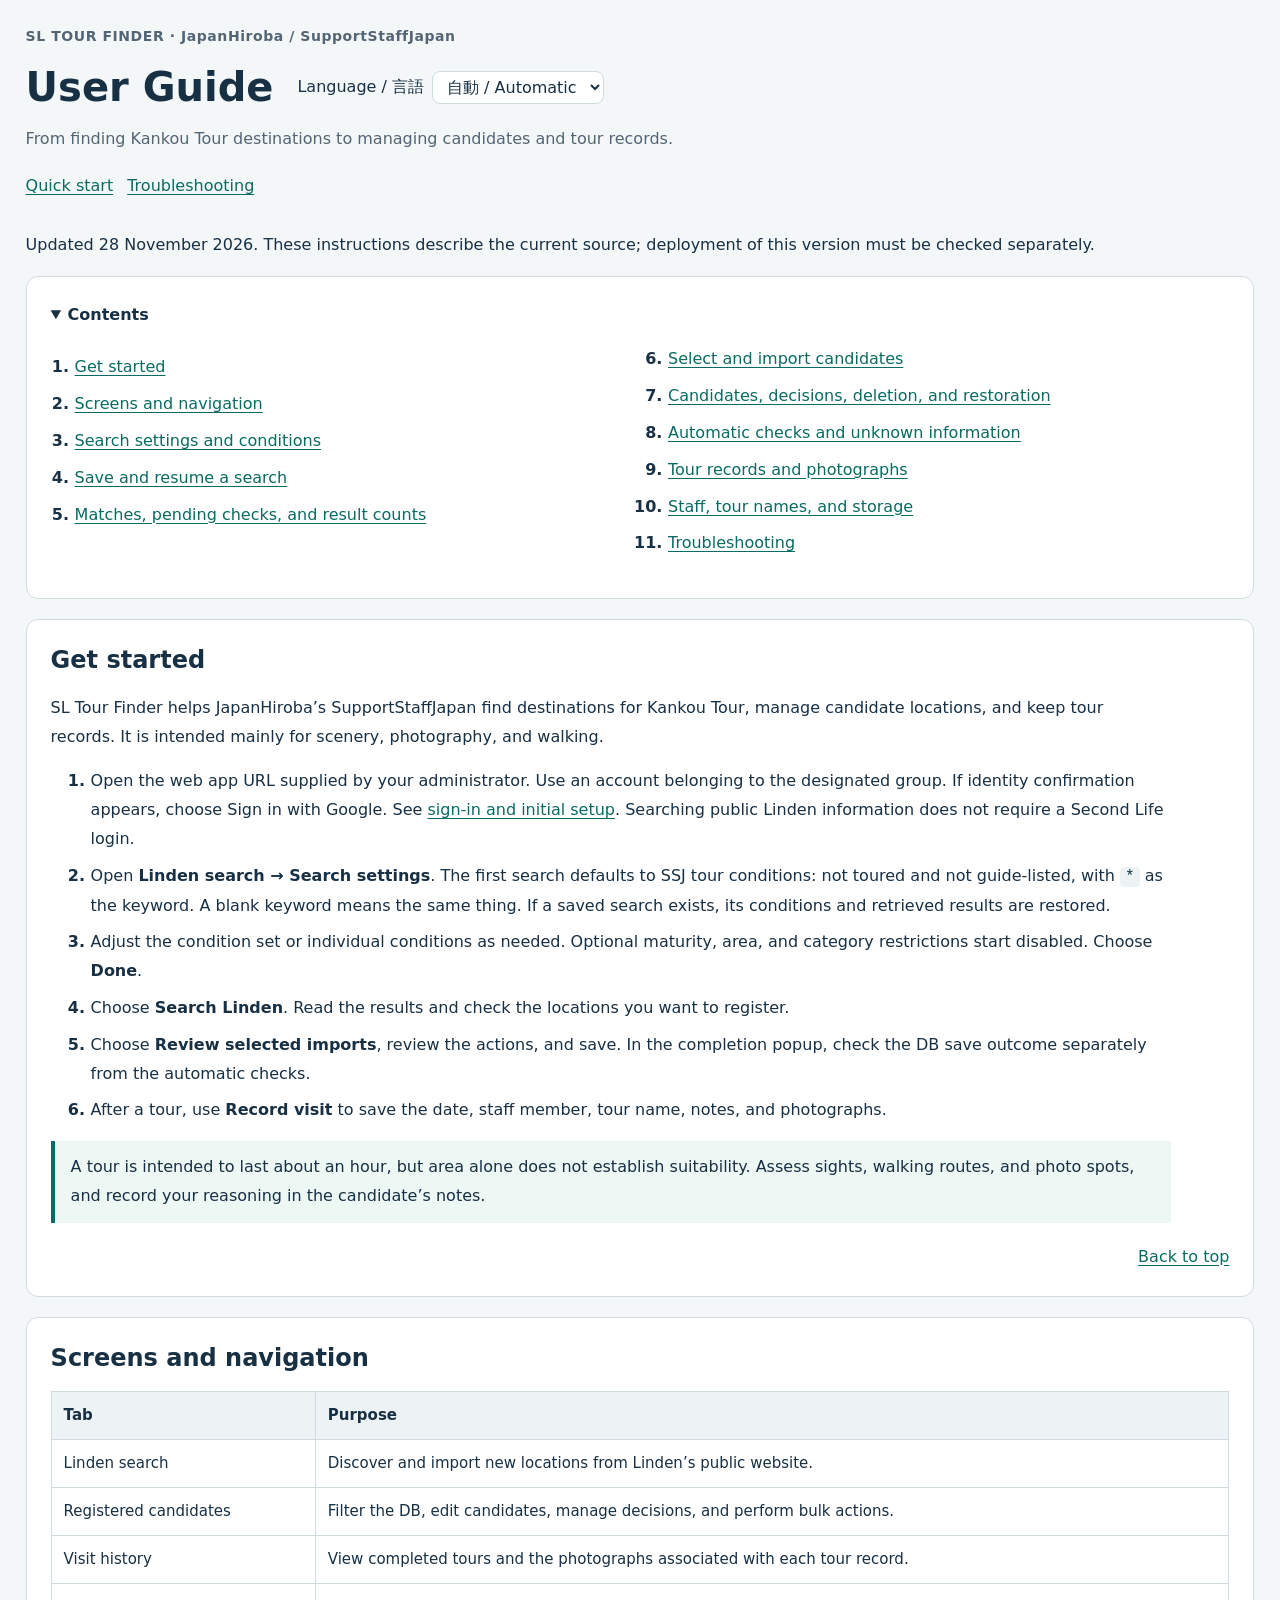
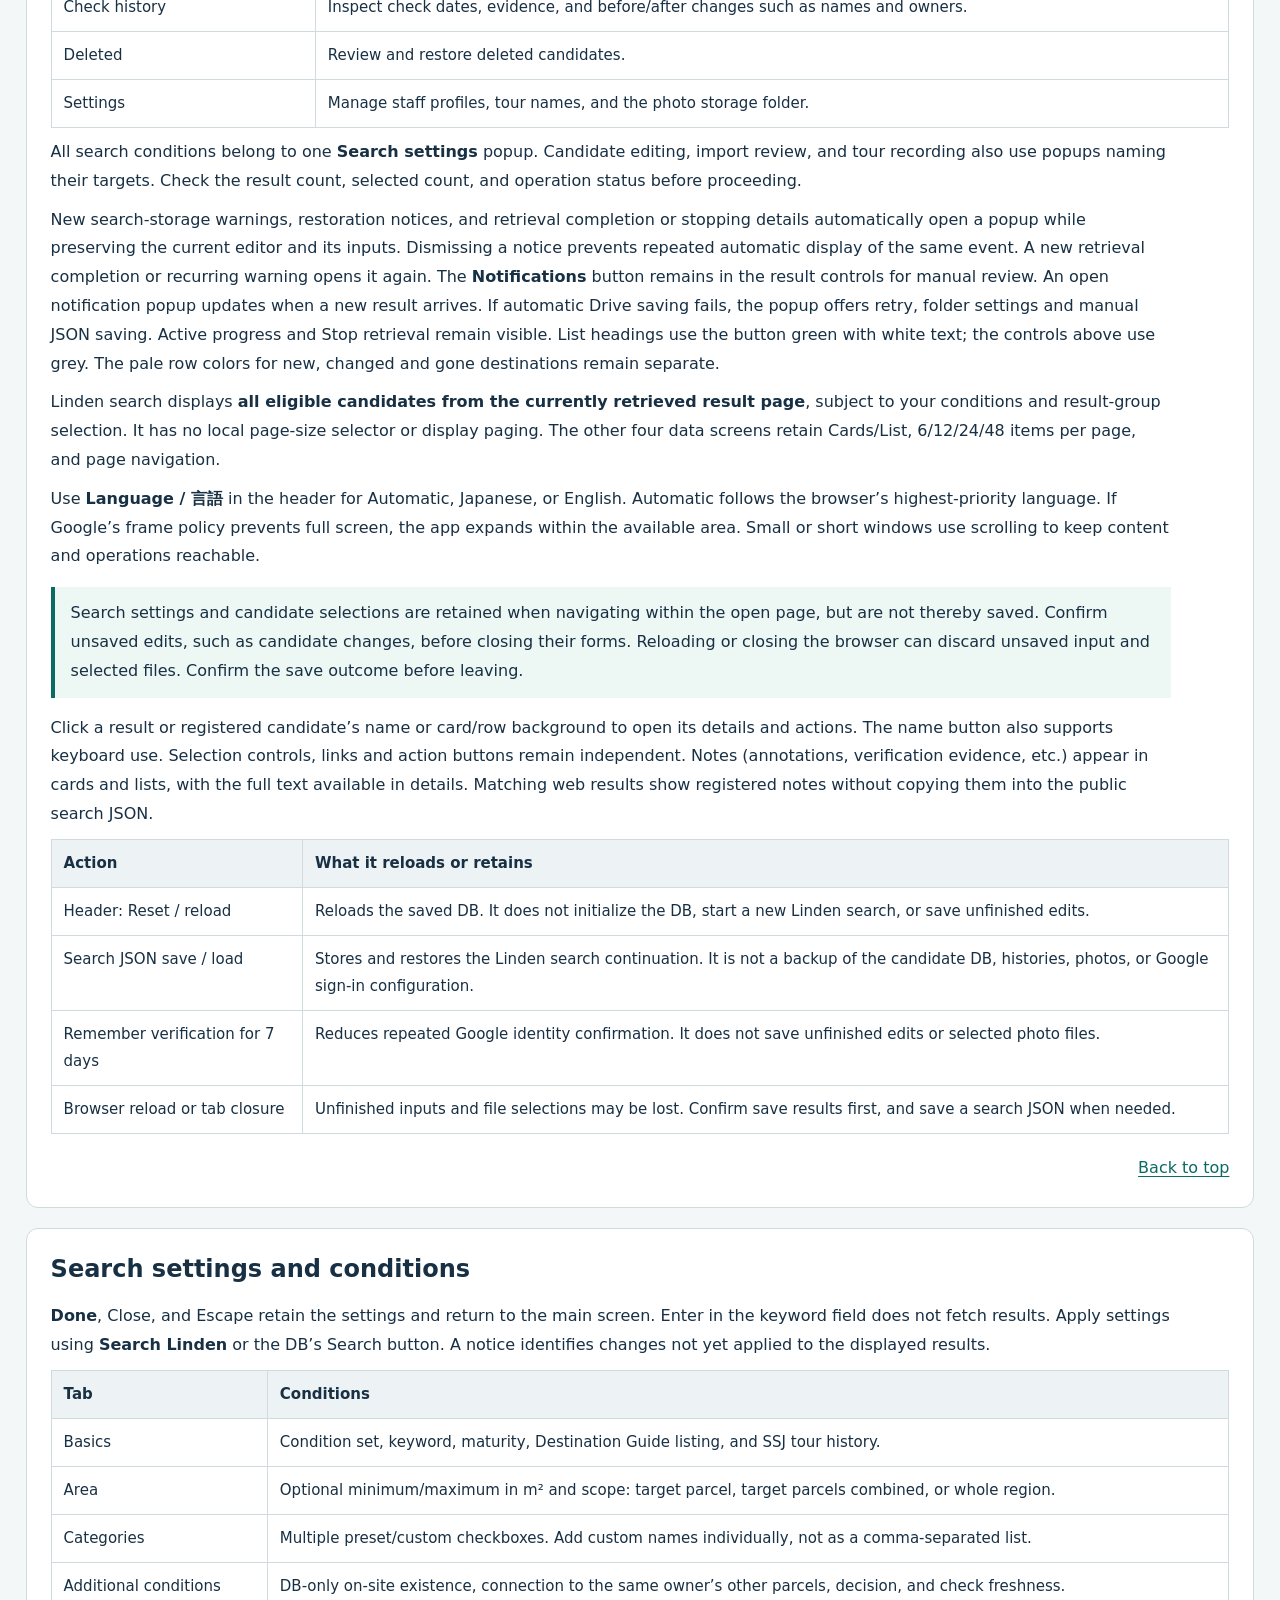
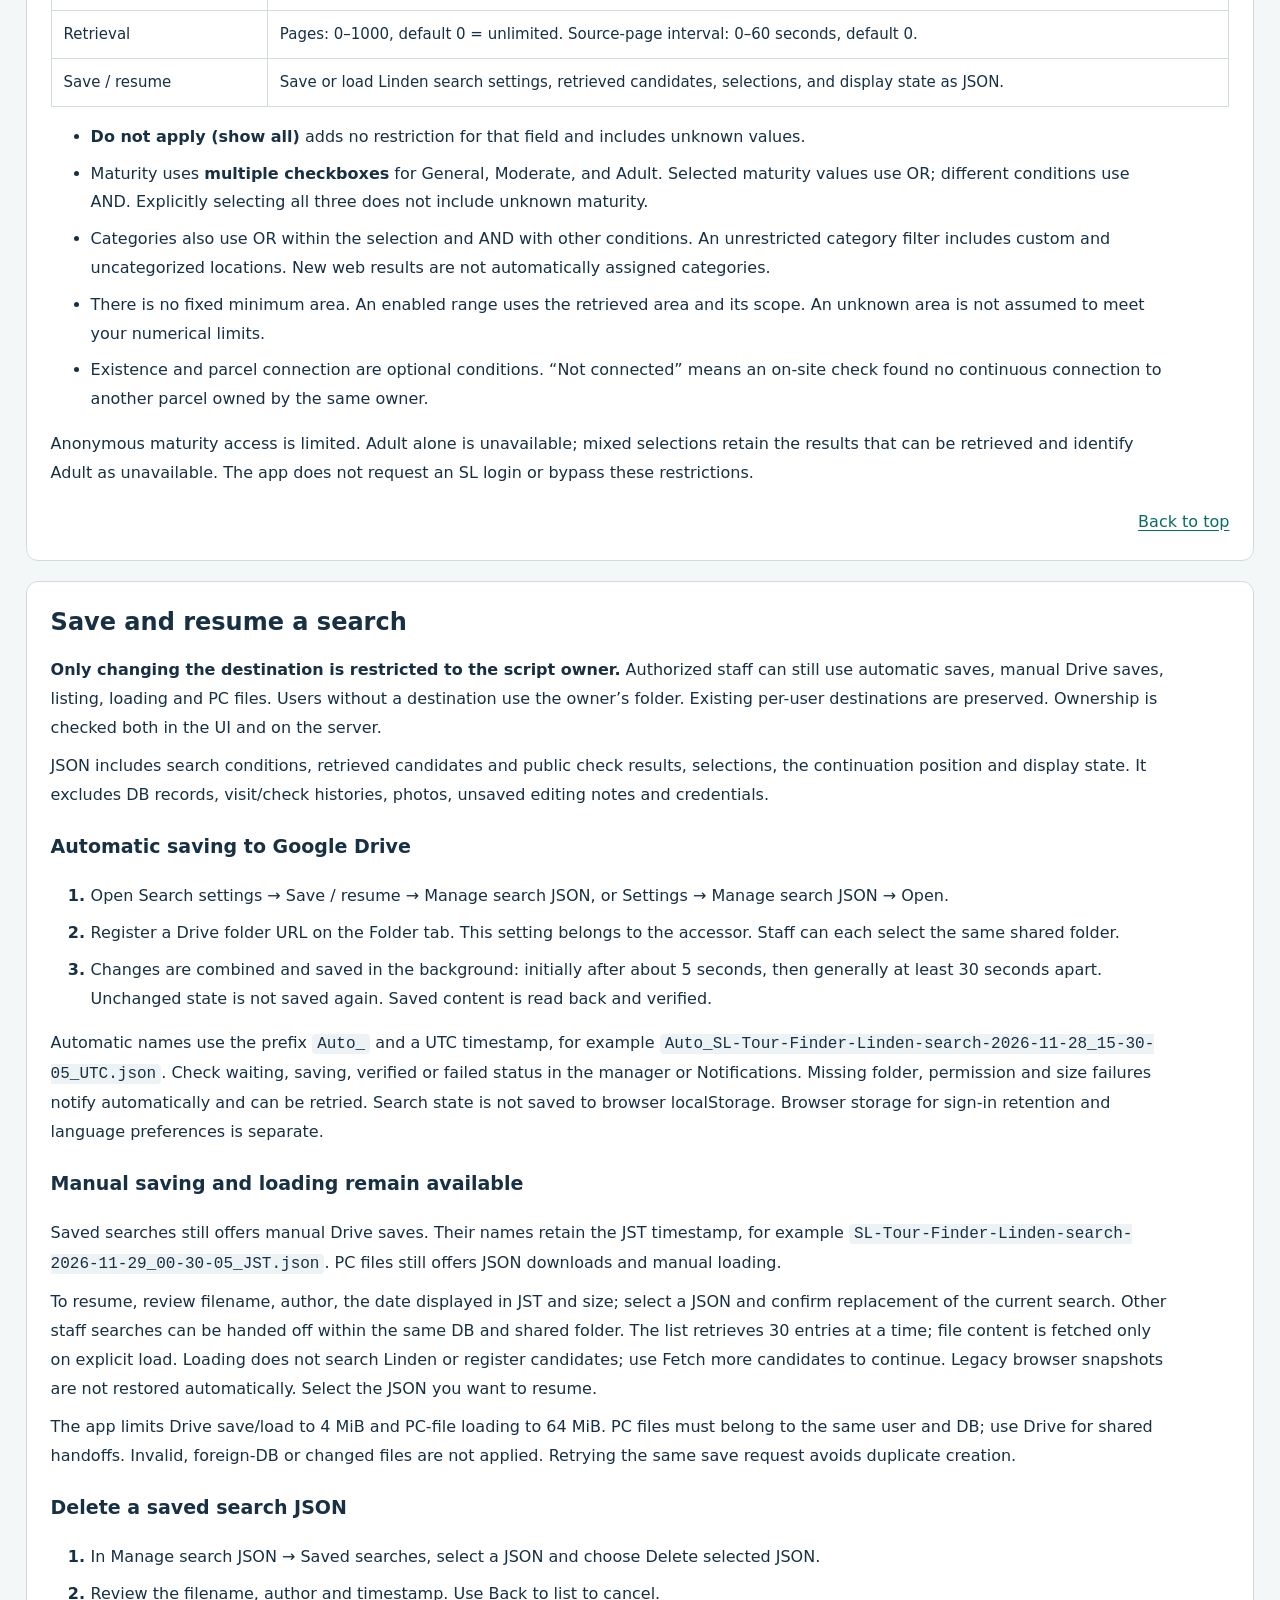
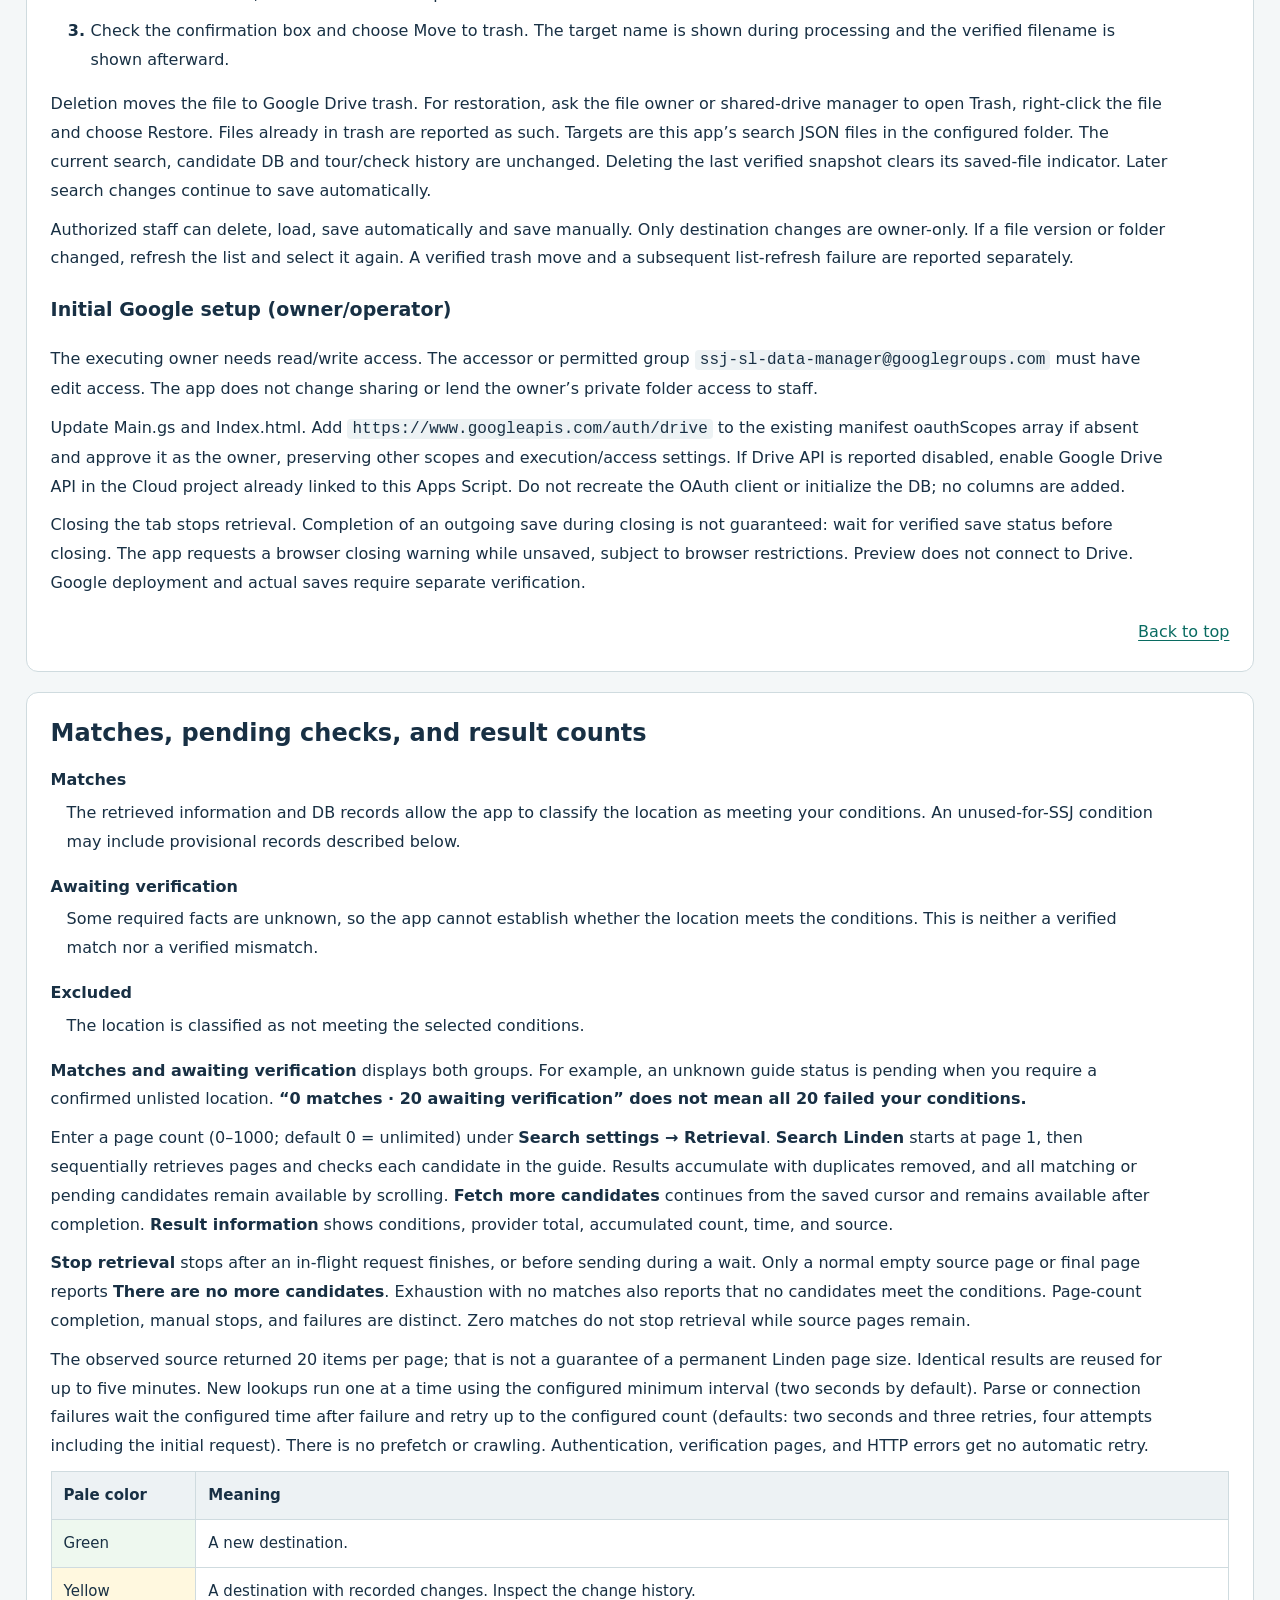
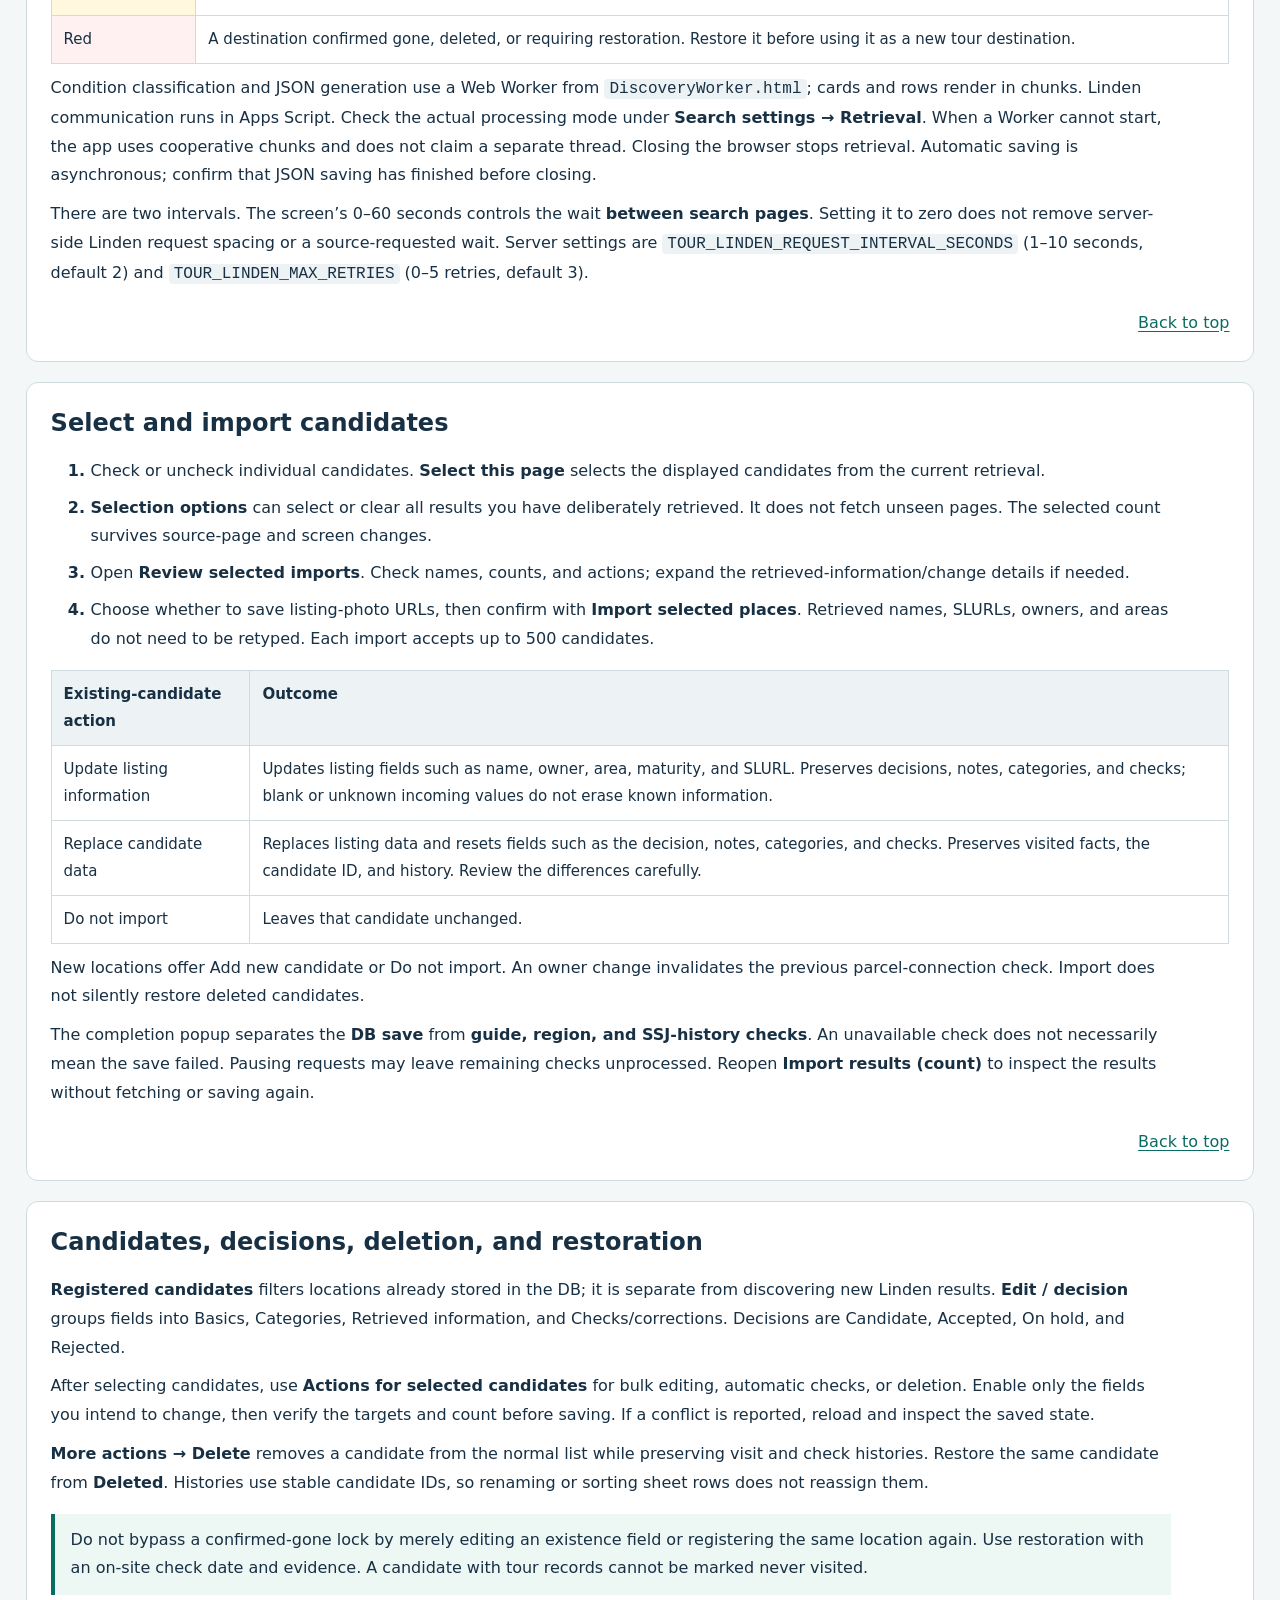
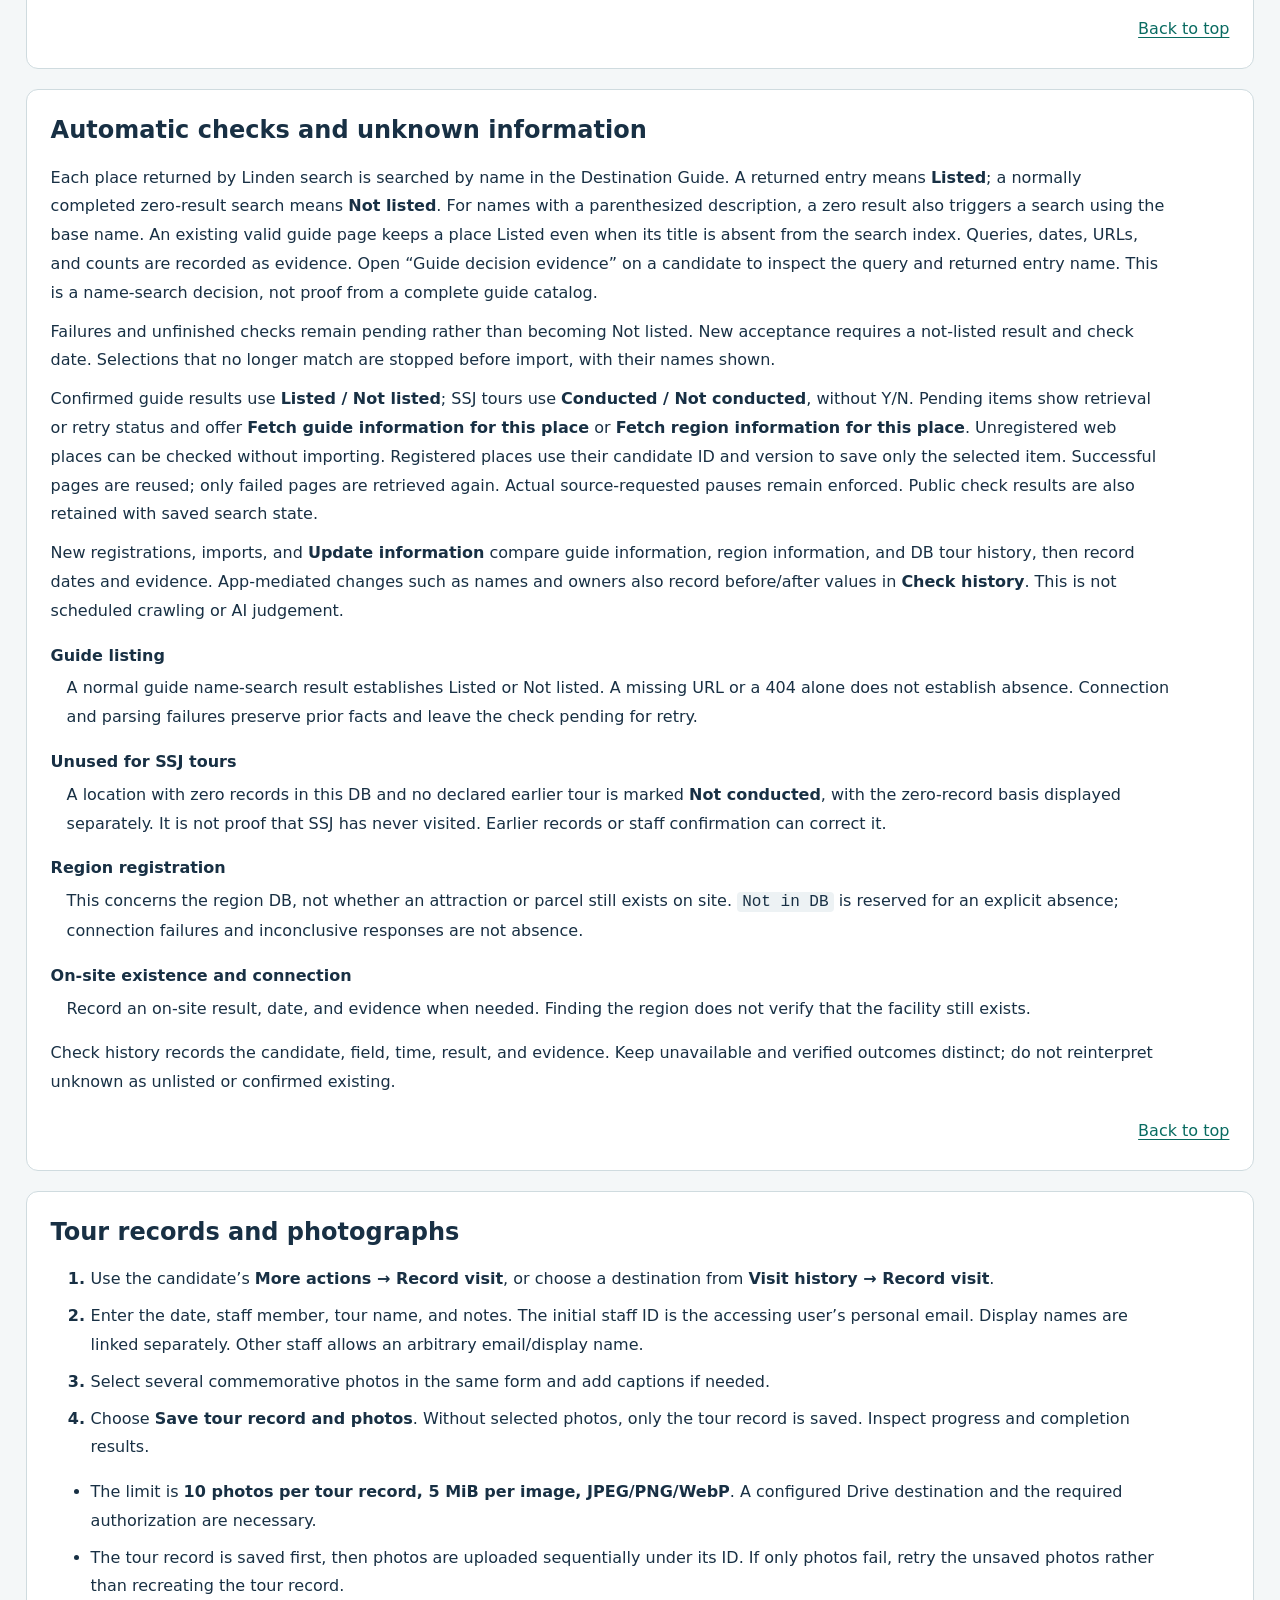
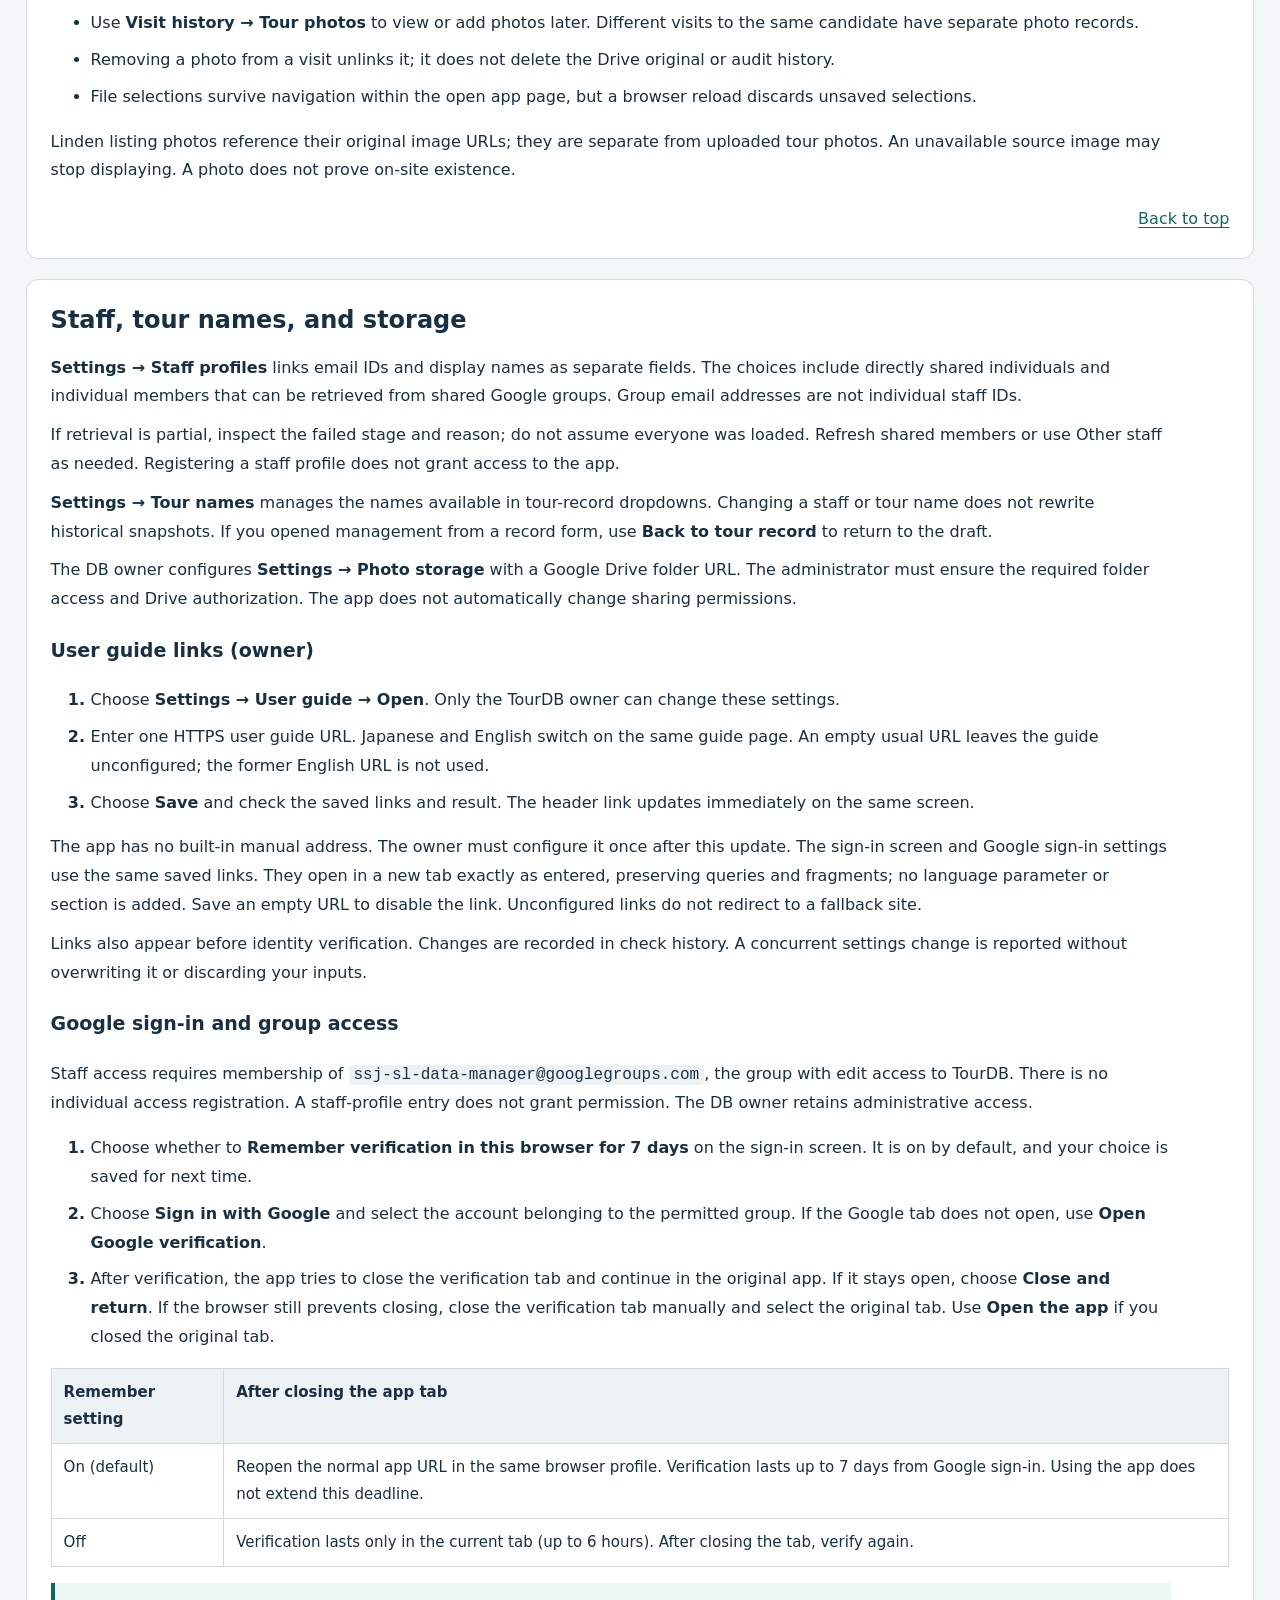
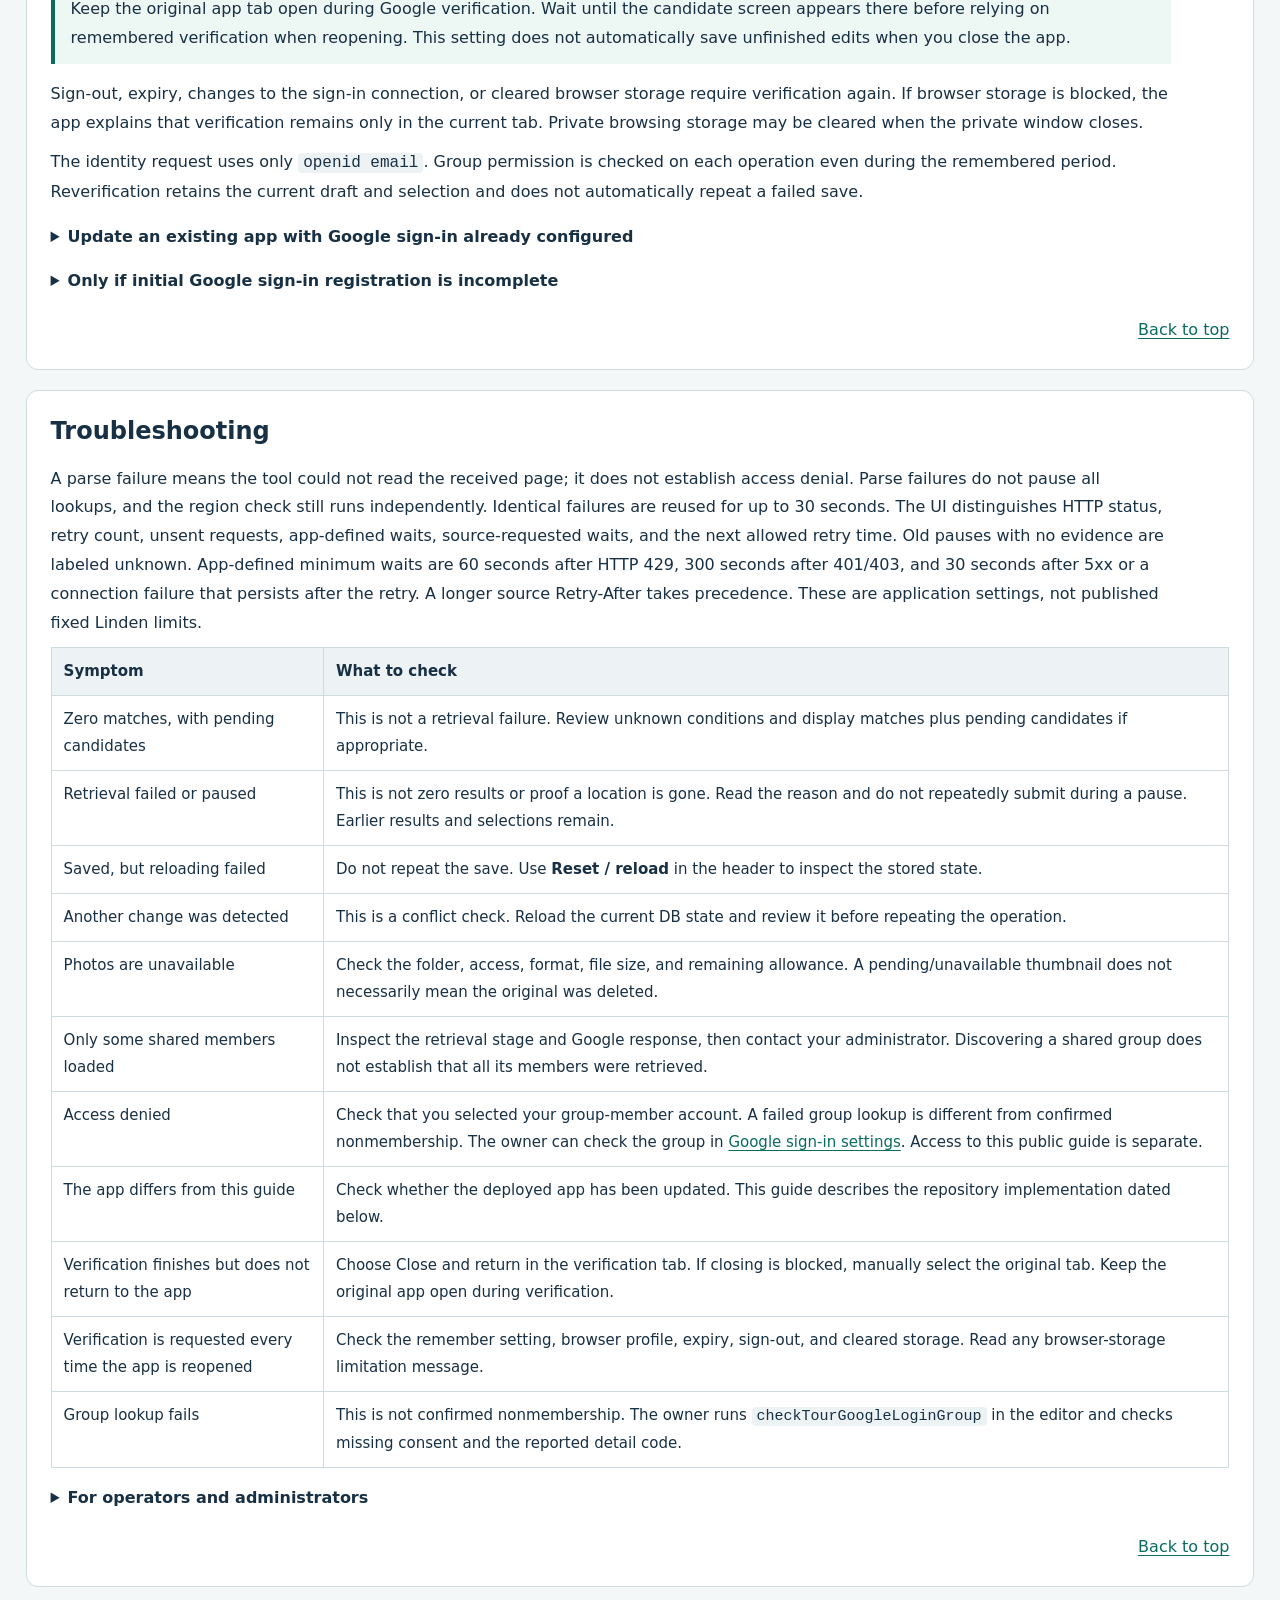
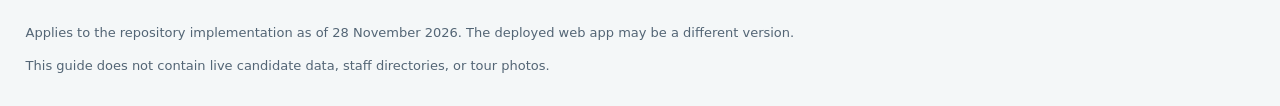
==== commit 8ed2d06e: "Document search JSON deletion and trash recovery" ====
--- a/index.html
+++ b/index.html
@@ -14,7 +14,7 @@
 <main id="content"><p class="muted">更新日：2026年11月28日。現行ソースの操作説明です。公開中のアプリへ反映済みかは別途確認してください。</p><details class="toc" open><summary>目次</summary><ol><li><a href="#start">まず使ってみる</a></li><li><a href="#navigation">画面と基本操作</a></li><li><a href="#search">検索設定と条件の組み合わせ</a></li><li><a href="#resume">検索の続きを保存・再開</a></li><li><a href="#results">一致・確認待ち・取得件数の読み方</a></li><li><a href="#import">候補を選んで取り込む</a></li><li><a href="#candidates">登録済み候補・採否・削除と復元</a></li><li><a href="#checks">自動確認と「未確認」の扱い</a></li><li><a href="#tours">ツアー実施記録と記念写真</a></li><li><a href="#settings">担当者・ツアー名・保存先</a></li><li><a href="#trouble">困ったとき</a></li></ol></details><section id="start" aria-labelledby="h-start"><h2 id="h-start">まず使ってみる</h2><p>SL Tour Finderは、JapanHirobaのSupportStaffJapanが行う「Kankou Tour」の行き先を探し、候補の選定と実施記録を管理するWebアプリです。主な用途は景観・撮影・散策です。</p><ol><li>運用担当者から案内されたWebアプリURLを開きます。利用には指定グループへの所属が必要です。本人確認画面が出た場合は「Googleでログイン」で所属アカウントを選びます。<a href="#google-login">ログインと初回設定</a>を参照してください。Lindenの公開情報を探すためにSecond Lifeへログインする必要はありません。</li><li>「Linden検索」→「検索設定」を開きます。初回はSSJツアー向け（未実施・公式未掲載）、検索語は <code>*</code> です。空欄も同じ扱いです。前回の検索は「検索JSONの管理」で読み込みます。</li><li>必要なら条件セットや個別条件を変更します。成熟カテゴリ・面積・カテゴリー等の追加条件は未適用から始まります。「完了」で戻ります。</li><li>「Lindenで検索」を押します。候補を読み、登録したい場所にチェックします。</li><li>「選択した候補の取り込みを確認」で処理方法を確認して保存します。完了後の「取り込み結果」で、DB保存と照合結果を別々に確認します。</li><li>ツアーを行ったら「実施を記録」で日付・担当者・ツアー名・メモ・記念写真を保存します。</li></ol><aside>ツアーの目安は約1時間ですが、面積だけで適性を確定しません。見どころ・散策ルート・撮影スポットを見て判断し、候補のメモに残してください。</aside><a class="back" href="#top">先頭へ戻る</a></section>
 <section id="navigation" aria-labelledby="h-navigation"><h2 id="h-navigation">画面と基本操作</h2><div class="table-wrap"><table><thead><tr><th>タブ</th><th>用途</th></tr></thead><tbody><tr><td>Linden検索</td><td>Lindenの公開Webから新しい候補を探して取り込む。</td></tr><tr><td>登録済み候補</td><td>DB内の候補を絞り込み、編集・採否変更・一括操作を行う。</td></tr><tr><td>実施履歴</td><td>ツアーの実施記録と、その回に関連付けた記念写真を見る。</td></tr><tr><td>確認履歴</td><td>確認日時・根拠・名称や所有者等の変更前後を確認する。</td></tr><tr><td>削除済み</td><td>削除した候補を確認して復元する。</td></tr><tr><td>設定</td><td>担当者・ツアー名・記念写真の保存先・検索JSONを管理する。所有者は取説URLとGoogleログインも設定する。</td></tr></tbody></table></div><p>検索条件は1つの「検索設定」ポップアップで編集します。候補編集、取り込み確認、実施記録等も対象名が表示されたポップアップで行います。メイン画面の件数・選択数・状態表示を確認してから操作してください。</p><p>検索の保存・復元の警告、復元通知、Lindenの取得終了・停止は、新しい通知が発生すると自動でポップアップ表示します。編集中の画面・入力は保持します。同じ通知は閉じた後に繰り返し表示せず、新しい取得完了や再発した警告は再び自動表示します。結果操作欄の<strong>「通知」</strong>ボタンも残し、閉じた後も再確認できます。開いている通知には新しい結果を反映します。保存できない場合はポップアップから検索JSONを保存できます。取得中の進捗と停止操作は引き続き表示します。一覧の列見出しはボタンと同じグリーンに白文字、その上の操作エリアはグレーです。候補の新規・変更・消滅を表す淡い行色は別に維持します。</p><p>Linden検索は、今回の取得分のうち条件と表示グループに該当する候補を<strong>全件表示</strong>します。表示件数指定や表示用のページ送りはありません。ほかの4つのデータ画面では、カード／一覧、6・12・24・48件表示、ページ送りを利用できます。</p><p>上部の「Language / 言語」は自動／日本語／Englishを切り替えます。自動はブラウザーの最優先言語に従います。「全画面」がGoogleのフレーム制限で使えない場合は、表示可能な領域内で拡張します。狭い・低い画面では全体スクロールで操作と全文に到達できます。</p><aside>検索設定の指定や候補の選択は画面内の移動でも保持しますが、保存したことにはなりません。候補編集などの未保存入力は、閉じる前に保存結果を確認してください。ブラウザー自体の再読み込み・終了では未保存入力や選択ファイルを失うことがあります。保存結果を確認してから閉じてください。</aside><p>検索結果・登録済み候補のカードや一覧行の名前・余白をクリックすると、対象の「詳細・操作」が開きます。名前はキーボードでも操作できます。チェック、リンク、操作ボタンは独立して動きます。「メモ(注記・確認根拠など)」はカードと一覧に表示し、詳細では全文を読めます。登録済み候補と同じWeb結果にもメモを表示しますが、公開検索JSONには保存しません。</p><div class="table-wrap"><table><thead><tr><th>操作</th><th>読み直す・保持する内容</th></tr></thead><tbody><tr><td>上部の「リセット読み込み」</td><td>保存済みDBを読み直します。DB初期化やLindenの再検索ではありません。未保存の編集をDBへ保存する操作でもありません。</td></tr><tr><td>検索JSONの保存・読み込み</td><td>Linden検索の続きだけを保存・復元します。候補DB・履歴・写真・Googleログイン設定のバックアップではありません。</td></tr><tr><td>本人確認の7日間保持</td><td>Googleでの再確認を省く設定です。未保存の編集や選択写真を保存する機能ではありません。</td></tr><tr><td>ブラウザーの再読み込み・タブ終了</td><td>未保存入力・選択ファイルは失われる場合があります。保存結果を確認し、Linden検索の続きは必要に応じてJSONにも保存してください。</td></tr></tbody></table></div><a class="back" href="#top">先頭へ戻る</a></section>
 <section id="search" aria-labelledby="h-search"><h2 id="h-search">検索設定と条件の組み合わせ</h2><p>「完了」・閉じる・Escapeは指定を保持して戻るだけです。検索語のEnterでも取得しません。メイン画面の<strong>「Lindenで検索」</strong>またはDBの検索ボタンで条件を反映します。未反映の変更がある場合は、その旨を表示します。</p><div class="table-wrap"><table><thead><tr><th>タブ</th><th>設定する内容</th></tr></thead><tbody><tr><td>基本</td><td>条件セット、検索語、成熟カテゴリ、行き先ガイド掲載、SSJ実施状況。</td></tr><tr><td>面積</td><td>範囲指定、下限・上限の㎡、対象パーセル／対象パーセル合計／リージョン全体。</td></tr><tr><td>カテゴリー</td><td>プリセットと独自カテゴリーの複数チェック。独自名は1件ずつ追加し、カンマ区切りにしない。</td></tr><tr><td>追加条件</td><td>登録済みDBの現地存続、同所有者区画との接続、採否、確認日の新しさ。</td></tr><tr><td>取得</td><td>ページ数（0〜1000、既定0＝無制限）。検索ページの取得間隔は初期値0秒、0〜60秒で変更。</td></tr><tr><td>保存・再開</td><td>Linden検索の設定・取得済み候補・選択・表示状態をJSONで保存・読み込み。</td></tr></tbody></table></div><ul><li>追加条件の「適用しない（全て出る）」は、その項目では制限しないという意味です。未確認も含みます。</li><li>成熟カテゴリはGeneral／Moderate／Adultの<strong>複数チェック</strong>です。選択同士はOR、ほかの条件とはANDです。3つを明示指定した場合は成熟カテゴリ未確認の場所を含みません。</li><li>カテゴリーも複数選択内はOR、ほかの条件とはANDです。未適用なら独自カテゴリー・未分類も含みます。新しいWeb候補のカテゴリーは自動推定しません。</li><li>面積に固定の最低値はありません。範囲を指定した場合は取得した面積と対象範囲を使います。面積未確認は指定値に合うと見なしません。</li><li>現地存続・区画接続は既定の必須条件ではありません。「接続なし」は同じ所有者の別区画と地続きではないという確認です。</li></ul><p>公開取得できる成熟カテゴリには制限があります。Adultだけの指定は取得不可、ほかとの併用では取得できる結果を残してAdult取得不能を案内します。SLアカウントのログインや制限回避は行いません。</p><a class="back" href="#top">先頭へ戻る</a></section>
-<section id="resume" aria-labelledby="h-resume"><h2 id="h-resume">検索の続きを保存・再開</h2><p><strong>所有者限定なのは保存先の変更だけです。</strong>自動保存・Driveへの手動保存・一覧・読み込み・PCファイル操作は、許可されたスタッフが引き続き利用できます。未設定の利用者は所有者の保存先を使用します。既存の個人別保存先は変更・削除しません。保存先の変更は画面とサーバーの両方で所有者を確認します。</p><p>検索条件・取得済み候補と公開照会結果・候補の選択・取得を再開する位置・表示状態をJSONで保存します。DB本体・実施／確認履歴・写真・未保存の編集メモ・認証情報は含みません。</p><h3>Google Driveへの自動保存</h3><ol><li>「検索設定 → 保存・再開 → 検索JSONの管理」、または「設定 → 検索JSONの管理 → 開く」を選びます。</li><li>所有者が「保存先」でGoogle DriveのフォルダーURLを登録します。所有者以外は現在のURLを閲覧・コピーできますが、入力欄は読み取り専用、変更ボタンはグレー表示です。</li><li>検索の変更はバックグラウンドでまとめて保存します。最初は約5秒後、以後は原則30秒以上の間隔を空けます。変わっていない状態は保存しません。保存後は内容を読み直して確認します。</li></ol><p>自動保存名は <code>Auto_SL-Tour-Finder-Linden-search-2026-11-28_15-30-05_UTC.json</code> のように、接頭辞 <code>Auto_</code> とUTCの年月日時刻付きです。管理画面と「通知」の保存状態で、待機中・保存中・確認済み・失敗を確認できます。保存先未設定・権限不足・容量超過などは自動通知し、再試行できます。検索状態をブラウザーのlocalStorageへは保存しません。ログイン保持と言語設定のブラウザー保存は別です。</p><h3>手動保存・読み込みも使えます</h3><p>「保存済み」で現在の検索をDriveへ手動保存できます。手動保存名は従来どおり <code>SL-Tour-Finder-Linden-search-2026-11-29_00-30-05_JST.json</code> です。「PCファイル」ではJSONのダウンロードと手動読み込みも使えます。</p><p>再開するときは、一覧で名前・保存者・JST表示の日時・サイズを確認してJSONを選び、現在の検索を置き換える確認にチェックして読み込みます。同じDBの共有フォルダーでは他スタッフの検索も引き継げます。一覧は30件ずつ取得し、本文は明示的な読み込み時に取得します。読み込みだけでLindenへ再検索・DB登録は行わず、続きは「追加取得」で開始します。以前のブラウザー保存を自動復元しません。必要なJSONを選んで再開してください。</p><p>Drive保存・読込上限はアプリ側で4 MiB、PCファイル読込は64 MiBです。PCファイルは同じ利用者・DBのものを読み込みます。共同引き継ぎはDriveの一覧を使います。不正な形式・別DB・変更済みファイルは現在の検索へ適用しません。同じ保存要求の再試行は重複作成を防ぎます。</p><h3>初回のGoogle設定（所有者・運用担当者）</h3><p>実行所有者が読み書きでき、アクセス者本人または指定グループ <code>ssj-sl-data-manager@googlegroups.com</code> に編集共有されたフォルダーを使います。共有設定をアプリから変更しません。所有者の私有フォルダー権限だけでスタッフに利用させません。</p><p>この版はMain.gs・Index.htmlを更新します。既存マニフェストのoauthScopesに <code>https://www.googleapis.com/auth/drive</code> がなければ追加し、所有者が承認してください。他のスコープ・実行者・アクセス設定は維持します。Drive API無効と表示された場合だけ、既に紐付いたCloudプロジェクトでGoogle Drive APIを有効化します。OAuthクライアント再登録・DB初期化・列追加は不要です。</p><p>タブを閉じると取得は停止します。終了時の送信完了は保証できないため、保存状態が確認済みになってから閉じてください。未保存状態ではブラウザーの終了確認を要求しますが、表示はブラウザー側の制限に従います。プレビューはDriveに接続しません。Google上の反映・実保存は別途確認が必要です。</p><a class="back" href="#top">先頭へ戻る</a></section><section id="results" aria-labelledby="h-results"><h2 id="h-results">一致・確認待ち・取得件数の読み方</h2><dl><dt>一致</dt><dd>取得情報とDB記録から、指定した条件に合うと判定した候補です。SSJ未実施には後述の仮登録が含まれる場合があります。</dd><dt>確認待ち</dt><dd>未確認の項目があり、条件に合うか確定できない候補です。条件一致済みでも、条件不一致でもありません。</dd><dt>不一致</dt><dd>指定した条件に合わないと判定した候補です。</dd></dl><p>「一致と確認待ち」は両方を表示する設定です。例えば公式未掲載を指定した時、掲載有無が未確認なら確認待ちです。<strong>「一致0件・確認待ち20件」は、20件が不一致という意味ではありません。</strong></p><p>「検索設定 → 取得」で、ページ数を指定します（0〜1000、既定0＝無制限）。「Lindenで検索」で1ページ目から開始し、ページ取得と候補ごとのガイド検索を順番に行います。候補は重複を除いて累積し、スクロールして全件読めます。「追加取得」は続きから取得し、完了後も押せます。「取得情報」で条件・掲載総数・累計件数・日時・参照元を確認します。</p><p>「取得を停止」で途中停止できます。通常の空ページまたは最終ページに達した時だけ<strong>「もうこれ以上の候補はありません」</strong>と表示します。全取得後に一致0件なら条件一致する候補がないことも案内します。指定ページ数での停止、途中停止、失敗は別表示です。条件一致0件でも取得元に続きがあれば継続します。</p><p>確認できた取得元は1ページ20件でした。検索ページの取得間隔は「検索設定 → 取得」で0〜60秒、初期値0秒です。掲載判定は5件ずつまとめて送り、候補ごとのブラウザー側の待機を入れません。判定中も閲覧・表示切替・選択・取り込み確認・候補の編集保存を続けられます。保存・手動照会を優先します。進捗は専用欄へ表示し、操作結果の通知を上書きしません。サーバー側の待機指定・運用間隔が長ければそちらを優先します。同じ照会は5分再利用し、並列取得しません。サーバー内部の解析・通信失敗の再試行は運用設定（未設定時2秒・再試行3回）に従います。認証要求・確認用画面・拒否・回数制限では停止します。</p><div class="table-wrap"><table><thead><tr><th>淡い色</th><th>意味</th></tr></thead><tbody><tr><td class="new">緑</td><td>新規の行き先。</td></tr><tr><td class="changed">黄</td><td>記録後に変更があった行き先。変更履歴を確認する。</td></tr><tr><td class="gone">赤</td><td>消滅確認済み・削除済み等、復元が必要な行き先。復元まで新たな行き先に使えない。</td></tr></tbody></table></div><p>検索の条件判定とJSON生成は <code>DiscoveryWorker.html</code> のWeb Workerで処理し、カード・行は小分けに描画します。Lindenへの通信はApps Script側です。「検索設定 → 取得」で実際の処理方式を確認してください。Workerを使えない場合は画面と協調する分割処理へ切り替え、別スレッドで動いたとは表示しません。ブラウザーを閉じると取得は停止します。自動保存は非同期なので、閉じる前にJSON保存の完了を確認してください。</p><p>取得間隔には2種類あります。画面の0〜60秒は<strong>検索ページ間</strong>の待機です。0秒でも、サーバー側のLinden照会間隔や取得先の待機指定は省略しません。サーバー側は <code>TOUR_LINDEN_REQUEST_INTERVAL_SECONDS</code>（1〜10秒、既定2）と <code>TOUR_LINDEN_MAX_RETRIES</code>（0〜5回、既定3）で設定します。</p><a class="back" href="#top">先頭へ戻る</a></section>
+<section id="resume" aria-labelledby="h-resume"><h2 id="h-resume">検索の続きを保存・再開</h2><p><strong>所有者限定なのは保存先の変更だけです。</strong>自動保存・Driveへの手動保存・一覧・読み込み・PCファイル操作は、許可されたスタッフが引き続き利用できます。未設定の利用者は所有者の保存先を使用します。既存の個人別保存先は変更・削除しません。保存先の変更は画面とサーバーの両方で所有者を確認します。</p><p>検索条件・取得済み候補と公開照会結果・候補の選択・取得を再開する位置・表示状態をJSONで保存します。DB本体・実施／確認履歴・写真・未保存の編集メモ・認証情報は含みません。</p><h3>Google Driveへの自動保存</h3><ol><li>「検索設定 → 保存・再開 → 検索JSONの管理」、または「設定 → 検索JSONの管理 → 開く」を選びます。</li><li>所有者が「保存先」でGoogle DriveのフォルダーURLを登録します。所有者以外は現在のURLを閲覧・コピーできますが、入力欄は読み取り専用、変更ボタンはグレー表示です。</li><li>検索の変更はバックグラウンドでまとめて保存します。最初は約5秒後、以後は原則30秒以上の間隔を空けます。変わっていない状態は保存しません。保存後は内容を読み直して確認します。</li></ol><p>自動保存名は <code>Auto_SL-Tour-Finder-Linden-search-2026-11-28_15-30-05_UTC.json</code> のように、接頭辞 <code>Auto_</code> とUTCの年月日時刻付きです。管理画面と「通知」の保存状態で、待機中・保存中・確認済み・失敗を確認できます。保存先未設定・権限不足・容量超過などは自動通知し、再試行できます。検索状態をブラウザーのlocalStorageへは保存しません。ログイン保持と言語設定のブラウザー保存は別です。</p><h3>手動保存・読み込みも使えます</h3><p>「保存済み」で現在の検索をDriveへ手動保存できます。手動保存名は従来どおり <code>SL-Tour-Finder-Linden-search-2026-11-29_00-30-05_JST.json</code> です。「PCファイル」ではJSONのダウンロードと手動読み込みも使えます。</p><p>再開するときは、一覧で名前・保存者・JST表示の日時・サイズを確認してJSONを選び、現在の検索を置き換える確認にチェックして読み込みます。同じDBの共有フォルダーでは他スタッフの検索も引き継げます。一覧は30件ずつ取得し、本文は明示的な読み込み時に取得します。読み込みだけでLindenへ再検索・DB登録は行わず、続きは「追加取得」で開始します。以前のブラウザー保存を自動復元しません。必要なJSONを選んで再開してください。</p><p>Drive保存・読込上限はアプリ側で4 MiB、PCファイル読込は64 MiBです。PCファイルは同じ利用者・DBのものを読み込みます。共同引き継ぎはDriveの一覧を使います。不正な形式・別DB・変更済みファイルは現在の検索へ適用しません。同じ保存要求の再試行は重複作成を防ぎます。</p><h3>保存済み検索JSONを削除する</h3><ol><li>「検索JSONの管理 → 保存済み」で削除するJSONを選び、「選択したJSONを削除」を押します。</li><li>表示されたファイル名・保存者・保存日時を確認します。中止するときは「一覧へ戻る」を押します。</li><li>確認チェックを付けて「ゴミ箱へ移動」を押します。処理中は対象名を表示し、完了後に移動を確認したファイル名を表示します。</li></ol><p>削除はGoogle Driveのゴミ箱への移動です。復元が必要なときはファイルの所有者または共有ドライブの管理者へ依頼します。管理者がDriveのゴミ箱で対象ファイルを右クリックして復元します。既にゴミ箱にある場合は、その状態を表示します。削除対象は設定済み保存先にある本アプリの検索JSONです。現在の検索・候補DB・実施／確認履歴は変更しません。最後に保存したJSONを削除した場合は、そのファイルの保存済み表示を解除します。以後の検索変更は引き続き自動保存します。</p><p>削除・読み込み・自動保存・手動保存は、許可されたスタッフが利用できます。所有者限定は保存先の変更だけです。ファイルの版や保存先が変わっている場合は、一覧を更新して選び直してください。ゴミ箱移動を確認済みで一覧の再取得だけ失敗した場合は、両方を分けて表示します。</p><h3>初回のGoogle設定（所有者・運用担当者）</h3><p>実行所有者が読み書きでき、アクセス者本人または指定グループ <code>ssj-sl-data-manager@googlegroups.com</code> に編集共有されたフォルダーを使います。共有設定をアプリから変更しません。所有者の私有フォルダー権限だけでスタッフに利用させません。</p><p>この版はMain.gs・Index.htmlを更新します。既存マニフェストのoauthScopesに <code>https://www.googleapis.com/auth/drive</code> がなければ追加し、所有者が承認してください。他のスコープ・実行者・アクセス設定は維持します。Drive API無効と表示された場合だけ、既に紐付いたCloudプロジェクトでGoogle Drive APIを有効化します。OAuthクライアント再登録・DB初期化・列追加は不要です。</p><p>タブを閉じると取得は停止します。終了時の送信完了は保証できないため、保存状態が確認済みになってから閉じてください。未保存状態ではブラウザーの終了確認を要求しますが、表示はブラウザー側の制限に従います。プレビューはDriveに接続しません。Google上の反映・実保存は別途確認が必要です。</p><a class="back" href="#top">先頭へ戻る</a></section><section id="results" aria-labelledby="h-results"><h2 id="h-results">一致・確認待ち・取得件数の読み方</h2><dl><dt>一致</dt><dd>取得情報とDB記録から、指定した条件に合うと判定した候補です。SSJ未実施には後述の仮登録が含まれる場合があります。</dd><dt>確認待ち</dt><dd>未確認の項目があり、条件に合うか確定できない候補です。条件一致済みでも、条件不一致でもありません。</dd><dt>不一致</dt><dd>指定した条件に合わないと判定した候補です。</dd></dl><p>「一致と確認待ち」は両方を表示する設定です。例えば公式未掲載を指定した時、掲載有無が未確認なら確認待ちです。<strong>「一致0件・確認待ち20件」は、20件が不一致という意味ではありません。</strong></p><p>「検索設定 → 取得」で、ページ数を指定します（0〜1000、既定0＝無制限）。「Lindenで検索」で1ページ目から開始し、ページ取得と候補ごとのガイド検索を順番に行います。候補は重複を除いて累積し、スクロールして全件読めます。「追加取得」は続きから取得し、完了後も押せます。「取得情報」で条件・掲載総数・累計件数・日時・参照元を確認します。</p><p>「取得を停止」で途中停止できます。通常の空ページまたは最終ページに達した時だけ<strong>「もうこれ以上の候補はありません」</strong>と表示します。全取得後に一致0件なら条件一致する候補がないことも案内します。指定ページ数での停止、途中停止、失敗は別表示です。条件一致0件でも取得元に続きがあれば継続します。</p><p>確認できた取得元は1ページ20件でした。検索ページの取得間隔は「検索設定 → 取得」で0〜60秒、初期値0秒です。掲載判定は5件ずつまとめて送り、候補ごとのブラウザー側の待機を入れません。判定中も閲覧・表示切替・選択・取り込み確認・候補の編集保存を続けられます。保存・手動照会を優先します。進捗は専用欄へ表示し、操作結果の通知を上書きしません。サーバー側の待機指定・運用間隔が長ければそちらを優先します。同じ照会は5分再利用し、並列取得しません。サーバー内部の解析・通信失敗の再試行は運用設定（未設定時2秒・再試行3回）に従います。認証要求・確認用画面・拒否・回数制限では停止します。</p><div class="table-wrap"><table><thead><tr><th>淡い色</th><th>意味</th></tr></thead><tbody><tr><td class="new">緑</td><td>新規の行き先。</td></tr><tr><td class="changed">黄</td><td>記録後に変更があった行き先。変更履歴を確認する。</td></tr><tr><td class="gone">赤</td><td>消滅確認済み・削除済み等、復元が必要な行き先。復元まで新たな行き先に使えない。</td></tr></tbody></table></div><p>検索の条件判定とJSON生成は <code>DiscoveryWorker.html</code> のWeb Workerで処理し、カード・行は小分けに描画します。Lindenへの通信はApps Script側です。「検索設定 → 取得」で実際の処理方式を確認してください。Workerを使えない場合は画面と協調する分割処理へ切り替え、別スレッドで動いたとは表示しません。ブラウザーを閉じると取得は停止します。自動保存は非同期なので、閉じる前にJSON保存の完了を確認してください。</p><p>取得間隔には2種類あります。画面の0〜60秒は<strong>検索ページ間</strong>の待機です。0秒でも、サーバー側のLinden照会間隔や取得先の待機指定は省略しません。サーバー側は <code>TOUR_LINDEN_REQUEST_INTERVAL_SECONDS</code>（1〜10秒、既定2）と <code>TOUR_LINDEN_MAX_RETRIES</code>（0〜5回、既定3）で設定します。</p><a class="back" href="#top">先頭へ戻る</a></section>
 <section id="import" aria-labelledby="h-import"><h2 id="h-import">候補を選んで取り込む</h2><ol><li>個別のチェックで候補をON/OFFします。「このページを全選択」は、現在表示している取得分が対象です。</li><li>「選択の操作」で手動取得済みの結果全体を選択・解除できます。未取得ページを取得する操作ではありません。選択数は別の取得元や画面へ移動しても保持します。</li><li>「選択した候補の取り込みを確認」を開きます。対象名・件数・処理方法を確認し、必要なら「取得情報・変更内容を見る」を開きます。</li><li>掲載写真のURLを保存するか選び、「選択した候補を取り込む」で確定します。取得済みの名称・SLURL・所有者・面積等を再入力する必要はありません。一括取り込みは1回500件までです。</li></ol><div class="table-wrap"><table><thead><tr><th>登録済み候補の処理</th><th>結果</th></tr></thead><tbody><tr><td>掲載情報を更新</td><td>名称・所有者・面積・成熟カテゴリ・SLURL等を更新。既存の採否・メモ・カテゴリー・確認結果を保持し、空欄や未確認で既知の情報を消さない。</td></tr><tr><td>候補データを置き換え</td><td>取得情報へ置き換え、採否・メモ・カテゴリー・確認項目等を初期状態へ戻す。訪問済みの事実、候補ID、履歴は保持する。差分をよく確認する。</td></tr><tr><td>取り込まない</td><td>その候補を変更しない。</td></tr></tbody></table></div><p>新規候補は新規登録／取り込まないを選べます。所有者変更時は、以前の所有者に対する接続確認を未確認へ戻します。削除済み候補は取り込みで自動復元しません。</p><p>完了後の「取り込み結果」は、<strong>DB保存</strong>と<strong>公式掲載・リージョン・SSJ実施状況の照合</strong>を分けて表示します。「照合不能」は必ずしも保存失敗ではありません。休止中は残りの確認が未処理になる場合があります。閉じた後も「取り込み結果（件数）」で再表示できます。結果を見るだけで再照会・再保存はしません。</p><a class="back" href="#top">先頭へ戻る</a></section>
 <section id="candidates" aria-labelledby="h-candidates"><h2 id="h-candidates">登録済み候補・採否・削除と復元</h2><p>「登録済み候補」の検索は、保存済みDB内の絞り込みです。新しいLinden候補の取得とは別です。「編集・採否」で基本・カテゴリー・取得情報・確認訂正のタブを切り替えます。採否は候補／採用／保留／見送りです。</p><p>複数の候補を選んだ場合は「選択した候補の操作」から一括編集・自動情報更新・削除を行います。一括編集では変更する項目を明示的にチェックし、対象名と件数を確認して保存します。更新の競合が出た場合は、保存済み状態を再取得して確認してください。</p><p>「その他の操作 → 削除」は通常の候補一覧から外す操作です。実施履歴・確認履歴は残ります。「削除済み」から同じ候補を復元できます。候補IDで関連付けるため、名前の変更やシートの並べ替えで履歴の対応を変えません。</p><aside>消滅確認済みの候補は、単に存続欄を書き換えたり、同じ場所を新規登録し直したりして再利用しないでください。「復元」で現地確認日と根拠を記録してから使います。実施履歴のある候補を未実施には変更できません。</aside><a class="back" href="#top">先頭へ戻る</a></section>
 <section id="checks" aria-labelledby="h-checks"><h2 id="h-checks">自動確認と「未確認」の扱い</h2><p>場所検索で得た候補を行き先ガイドで名称検索します。検索結果ありは<strong>掲載あり</strong>、正常終了した検索が0件なら<strong>掲載なし</strong>です。名称に括弧付き説明がある場合は、全文0件のあと基礎名でも検索します。登録済みガイドURLがある場合は、0件でも掲載ページが存在すれば掲載ありを保持します。検索語・日時・URL・件数を根拠として記録します。候補の「掲載判定の根拠」で検索語と返った掲載名を確認できます。これは名称検索の結果であり、ガイド全件を網羅した証明ではありません。</p><p>取得失敗・未処理は掲載なしにせず再試行待ちです。掲載なしと確認日がない候補は採用に変更できません。条件不一致へ変わった選択は、取り込み確認時・送信前に対象名を示して停止します。</p><p>公式掲載の確定結果は「掲載あり／掲載なし」、SSJツアーは「実施済／未実施」です。Y/Nを使いません。未処理の項目は「取得待ち／再試行待ち」とし、「この行き先の掲載情報を取得」「この行き先のリージョン情報を取得」で該当項目だけ取得します。未登録候補は取り込まずに取得でき、登録済みは該当候補ID・版を照合して選んだ項目だけ保存します。成功済みの照会は再利用し、失敗したページだけ再取得します。実際の拒否後の待機は解除しません。公開照会結果は検索状態の保存・再開にも含みます。</p><p>新規登録・取り込み後や「情報更新」では、行き先ガイド・リージョン情報・DBの実施履歴を照合して日時・根拠を保存します。名称・所有者等のアプリ経由の変更前後も「確認履歴」へ記録します。定期巡回やAIによる判定ではありません。</p><dl><dt>公式掲載</dt><dd>行き先ガイドの名称検索結果から掲載あり／掲載なしを記録します。公式URLなし・404だけでは掲載なしにしません。通信・解析失敗でも以前の確認結果を保持し、該当項目を再試行待ちにします。</dd><dt>SSJ未実施</dt><dd>SSJツアーは「実施済／未実施」で表示します。このDBの実施記録0件で過去実施の申告がない候補は「未実施」とし、記録0件という判定根拠を別表示します。過去に一度も行っていないという確認済みの意味ではありません。過去記録やスタッフ確認から訂正できます。</dd><dt>リージョン登録</dt><dd>リージョンの登録情報であり、施設・パーセルの現地存続とは別です。<code>Not in DB</code> は明確な該当なしだけを表し、通信失敗や判定不能には使いません。</dd><dt>現地存続・接続</dt><dd>必要な場合は現地の確認結果・日付・根拠を登録します。リージョンが見つかっただけで施設が存在するとは判断しません。</dd></dl><p>確認履歴では候補名・項目・日時・確認結果・根拠を確認します。取得不能と確認済みを区別し、未確認を未掲載・存在確認済みに読み替えないでください。</p><a class="back" href="#top">先頭へ戻る</a></section>
@@ -25,7 +25,7 @@
 <main id="content"><p class="muted">Updated 28 November 2026. These instructions describe the current source; deployment of this version must be checked separately.</p><details class="toc" open><summary>Contents</summary><ol><li><a href="#start">Get started</a></li><li><a href="#navigation">Screens and navigation</a></li><li><a href="#search">Search settings and conditions</a></li><li><a href="#resume">Save and resume a search</a></li><li><a href="#results">Matches, pending checks, and result counts</a></li><li><a href="#import">Select and import candidates</a></li><li><a href="#candidates">Candidates, decisions, deletion, and restoration</a></li><li><a href="#checks">Automatic checks and unknown information</a></li><li><a href="#tours">Tour records and photographs</a></li><li><a href="#settings">Staff, tour names, and storage</a></li><li><a href="#trouble">Troubleshooting</a></li></ol></details><section id="start" aria-labelledby="h-start"><h2 id="h-start">Get started</h2><p>SL Tour Finder helps JapanHiroba’s SupportStaffJapan find destinations for Kankou Tour, manage candidate locations, and keep tour records. It is intended mainly for scenery, photography, and walking.</p><ol><li>Open the web app URL supplied by your administrator. Use an account belonging to the designated group. If identity confirmation appears, choose Sign in with Google. See <a href="#google-login">sign-in and initial setup</a>. Searching public Linden information does not require a Second Life login.</li><li>Open <strong>Linden search → Search settings</strong>. The first search defaults to SSJ tour conditions: not toured and not guide-listed, with <code>*</code> as the keyword. A blank keyword means the same thing. If a saved search exists, its conditions and retrieved results are restored.</li><li>Adjust the condition set or individual conditions as needed. Optional maturity, area, and category restrictions start disabled. Choose <strong>Done</strong>.</li><li>Choose <strong>Search Linden</strong>. Read the results and check the locations you want to register.</li><li>Choose <strong>Review selected imports</strong>, review the actions, and save. In the completion popup, check the DB save outcome separately from the automatic checks.</li><li>After a tour, use <strong>Record visit</strong> to save the date, staff member, tour name, notes, and photographs.</li></ol><aside>A tour is intended to last about an hour, but area alone does not establish suitability. Assess sights, walking routes, and photo spots, and record your reasoning in the candidate’s notes.</aside><a class="back" href="#top">Back to top</a></section>
 <section id="navigation" aria-labelledby="h-navigation"><h2 id="h-navigation">Screens and navigation</h2><div class="table-wrap"><table><thead><tr><th>Tab</th><th>Purpose</th></tr></thead><tbody><tr><td>Linden search</td><td>Discover and import new locations from Linden’s public website.</td></tr><tr><td>Registered candidates</td><td>Filter the DB, edit candidates, manage decisions, and perform bulk actions.</td></tr><tr><td>Visit history</td><td>View completed tours and the photographs associated with each tour record.</td></tr><tr><td>Check history</td><td>Inspect check dates, evidence, and before/after changes such as names and owners.</td></tr><tr><td>Deleted</td><td>Review and restore deleted candidates.</td></tr><tr><td>Settings</td><td>Manage staff profiles, tour names, and the photo storage folder.</td></tr></tbody></table></div><p>All search conditions belong to one <strong>Search settings</strong> popup. Candidate editing, import review, and tour recording also use popups naming their targets. Check the result count, selected count, and operation status before proceeding.</p><p>New search-storage warnings, restoration notices, and retrieval completion or stopping details automatically open a popup while preserving the current editor and its inputs. Dismissing a notice prevents repeated automatic display of the same event. A new retrieval completion or recurring warning opens it again. The <strong>Notifications</strong> button remains in the result controls for manual review. An open notification popup updates when a new result arrives. If automatic Drive saving fails, the popup offers retry, folder settings and manual JSON saving. Active progress and Stop retrieval remain visible. List headings use the button green with white text; the controls above use grey. The pale row colors for new, changed and gone destinations remain separate.</p><p>Linden search displays <strong>all eligible candidates from the currently retrieved result page</strong>, subject to your conditions and result-group selection. It has no local page-size selector or display paging. The other four data screens retain Cards/List, 6/12/24/48 items per page, and page navigation.</p><p>Use <strong>Language / 言語</strong> in the header for Automatic, Japanese, or English. Automatic follows the browser’s highest-priority language. If Google’s frame policy prevents full screen, the app expands within the available area. Small or short windows use scrolling to keep content and operations reachable.</p><aside>Search settings and candidate selections are retained when navigating within the open page, but are not thereby saved. Confirm unsaved edits, such as candidate changes, before closing their forms. Reloading or closing the browser can discard unsaved input and selected files. Confirm the save outcome before leaving.</aside><p>Click a result or registered candidate’s name or card/row background to open its details and actions. The name button also supports keyboard use. Selection controls, links and action buttons remain independent. Notes (annotations, verification evidence, etc.) appear in cards and lists, with the full text available in details. Matching web results show registered notes without copying them into the public search JSON.</p><div class="table-wrap"><table><thead><tr><th>Action</th><th>What it reloads or retains</th></tr></thead><tbody><tr><td>Header: Reset / reload</td><td>Reloads the saved DB. It does not initialize the DB, start a new Linden search, or save unfinished edits.</td></tr><tr><td>Search JSON save / load</td><td>Stores and restores the Linden search continuation. It is not a backup of the candidate DB, histories, photos, or Google sign-in configuration.</td></tr><tr><td>Remember verification for 7 days</td><td>Reduces repeated Google identity confirmation. It does not save unfinished edits or selected photo files.</td></tr><tr><td>Browser reload or tab closure</td><td>Unfinished inputs and file selections may be lost. Confirm save results first, and save a search JSON when needed.</td></tr></tbody></table></div><a class="back" href="#top">Back to top</a></section>
 <section id="search" aria-labelledby="h-search"><h2 id="h-search">Search settings and conditions</h2><p><strong>Done</strong>, Close, and Escape retain the settings and return to the main screen. Enter in the keyword field does not fetch results. Apply settings using <strong>Search Linden</strong> or the DB’s Search button. A notice identifies changes not yet applied to the displayed results.</p><div class="table-wrap"><table><thead><tr><th>Tab</th><th>Conditions</th></tr></thead><tbody><tr><td>Basics</td><td>Condition set, keyword, maturity, Destination Guide listing, and SSJ tour history.</td></tr><tr><td>Area</td><td>Optional minimum/maximum in m² and scope: target parcel, target parcels combined, or whole region.</td></tr><tr><td>Categories</td><td>Multiple preset/custom checkboxes. Add custom names individually, not as a comma-separated list.</td></tr><tr><td>Additional conditions</td><td>DB-only on-site existence, connection to the same owner’s other parcels, decision, and check freshness.</td></tr><tr><td>Retrieval</td><td>Pages: 0–1000, default 0 = unlimited. Source-page interval: 0–60 seconds, default 0.</td></tr><tr><td>Save / resume</td><td>Save or load Linden search settings, retrieved candidates, selections, and display state as JSON.</td></tr></tbody></table></div><ul><li><strong>Do not apply (show all)</strong> adds no restriction for that field and includes unknown values.</li><li>Maturity uses <strong>multiple checkboxes</strong> for General, Moderate, and Adult. Selected maturity values use OR; different conditions use AND. Explicitly selecting all three does not include unknown maturity.</li><li>Categories also use OR within the selection and AND with other conditions. An unrestricted category filter includes custom and uncategorized locations. New web results are not automatically assigned categories.</li><li>There is no fixed minimum area. An enabled range uses the retrieved area and its scope. An unknown area is not assumed to meet your numerical limits.</li><li>Existence and parcel connection are optional conditions. “Not connected” means an on-site check found no continuous connection to another parcel owned by the same owner.</li></ul><p>Anonymous maturity access is limited. Adult alone is unavailable; mixed selections retain the results that can be retrieved and identify Adult as unavailable. The app does not request an SL login or bypass these restrictions.</p><a class="back" href="#top">Back to top</a></section>
-<section id="resume" aria-labelledby="h-resume"><h2 id="h-resume">Save and resume a search</h2><p><strong>Only changing the destination is restricted to the script owner.</strong> Authorized staff can still use automatic saves, manual Drive saves, listing, loading and PC files. Users without a destination use the owner’s folder. Existing per-user destinations are preserved. Ownership is checked both in the UI and on the server.</p><p>JSON includes search conditions, retrieved candidates and public check results, selections, the continuation position and display state. It excludes DB records, visit/check histories, photos, unsaved editing notes and credentials.</p><h3>Automatic saving to Google Drive</h3><ol><li>Open Search settings → Save / resume → Manage search JSON, or Settings → Manage search JSON → Open.</li><li>Register a Drive folder URL on the Folder tab. This setting belongs to the accessor. Staff can each select the same shared folder.</li><li>Changes are combined and saved in the background: initially after about 5 seconds, then generally at least 30 seconds apart. Unchanged state is not saved again. Saved content is read back and verified.</li></ol><p>Automatic names use the prefix <code>Auto_</code> and a UTC timestamp, for example <code>Auto_SL-Tour-Finder-Linden-search-2026-11-28_15-30-05_UTC.json</code>. Check waiting, saving, verified or failed status in the manager or Notifications. Missing folder, permission and size failures notify automatically and can be retried. Search state is not saved to browser localStorage. Browser storage for sign-in retention and language preferences is separate.</p><h3>Manual saving and loading remain available</h3><p>Saved searches still offers manual Drive saves. Their names retain the JST timestamp, for example <code>SL-Tour-Finder-Linden-search-2026-11-29_00-30-05_JST.json</code>. PC files still offers JSON downloads and manual loading.</p><p>To resume, review filename, author, the date displayed in JST and size; select a JSON and confirm replacement of the current search. Other staff searches can be handed off within the same DB and shared folder. The list retrieves 30 entries at a time; file content is fetched only on explicit load. Loading does not search Linden or register candidates; use Fetch more candidates to continue. Legacy browser snapshots are not restored automatically. Select the JSON you want to resume.</p><p>The app limits Drive save/load to 4 MiB and PC-file loading to 64 MiB. PC files must belong to the same user and DB; use Drive for shared handoffs. Invalid, foreign-DB or changed files are not applied. Retrying the same save request avoids duplicate creation.</p><h3>Initial Google setup (owner/operator)</h3><p>The executing owner needs read/write access. The accessor or permitted group <code>ssj-sl-data-manager@googlegroups.com</code> must have edit access. The app does not change sharing or lend the owner’s private folder access to staff.</p><p>Update Main.gs and Index.html. Add <code>https://www.googleapis.com/auth/drive</code> to the existing manifest oauthScopes array if absent and approve it as the owner, preserving other scopes and execution/access settings. If Drive API is reported disabled, enable Google Drive API in the Cloud project already linked to this Apps Script. Do not recreate the OAuth client or initialize the DB; no columns are added.</p><p>Closing the tab stops retrieval. Completion of an outgoing save during closing is not guaranteed: wait for verified save status before closing. The app requests a browser closing warning while unsaved, subject to browser restrictions. Preview does not connect to Drive. Google deployment and actual saves require separate verification.</p><a class="back" href="#top">Back to top</a></section><section id="results" aria-labelledby="h-results"><h2 id="h-results">Matches, pending checks, and result counts</h2><dl><dt>Matches</dt><dd>The retrieved information and DB records allow the app to classify the location as meeting your conditions. An unused-for-SSJ condition may include provisional records described below.</dd><dt>Awaiting verification</dt><dd>Some required facts are unknown, so the app cannot establish whether the location meets the conditions. This is neither a verified match nor a verified mismatch.</dd><dt>Excluded</dt><dd>The location is classified as not meeting the selected conditions.</dd></dl><p><strong>Matches and awaiting verification</strong> displays both groups. For example, an unknown guide status is pending when you require a confirmed unlisted location. <strong>“0 matches · 20 awaiting verification” does not mean all 20 failed your conditions.</strong></p><p>Enter a page count (0–1000; default 0 = unlimited) under <strong>Search settings → Retrieval</strong>. <strong>Search Linden</strong> starts at page 1, then sequentially retrieves pages and checks each candidate in the guide. Results accumulate with duplicates removed, and all matching or pending candidates remain available by scrolling. <strong>Fetch more candidates</strong> continues from the saved cursor and remains available after completion. <strong>Result information</strong> shows conditions, provider total, accumulated count, time, and source.</p><p><strong>Stop retrieval</strong> stops after an in-flight request finishes, or before sending during a wait. Only a normal empty source page or final page reports <strong>There are no more candidates</strong>. Exhaustion with no matches also reports that no candidates meet the conditions. Page-count completion, manual stops, and failures are distinct. Zero matches do not stop retrieval while source pages remain.</p><p>The observed source returned 20 items per page; that is not a guarantee of a permanent Linden page size. Identical results are reused for up to five minutes. New lookups run one at a time using the configured minimum interval (two seconds by default). Parse or connection failures wait the configured time after failure and retry up to the configured count (defaults: two seconds and three retries, four attempts including the initial request). There is no prefetch or crawling. Authentication, verification pages, and HTTP errors get no automatic retry.</p><div class="table-wrap"><table><thead><tr><th>Pale color</th><th>Meaning</th></tr></thead><tbody><tr><td class="new">Green</td><td>A new destination.</td></tr><tr><td class="changed">Yellow</td><td>A destination with recorded changes. Inspect the change history.</td></tr><tr><td class="gone">Red</td><td>A destination confirmed gone, deleted, or requiring restoration. Restore it before using it as a new tour destination.</td></tr></tbody></table></div><p>Condition classification and JSON generation use a Web Worker from <code>DiscoveryWorker.html</code>; cards and rows render in chunks. Linden communication runs in Apps Script. Check the actual processing mode under <strong>Search settings → Retrieval</strong>. When a Worker cannot start, the app uses cooperative chunks and does not claim a separate thread. Closing the browser stops retrieval. Automatic saving is asynchronous; confirm that JSON saving has finished before closing.</p><p>There are two intervals. The screen’s 0–60 seconds controls the wait <strong>between search pages</strong>. Setting it to zero does not remove server-side Linden request spacing or a source-requested wait. Server settings are <code>TOUR_LINDEN_REQUEST_INTERVAL_SECONDS</code> (1–10 seconds, default 2) and <code>TOUR_LINDEN_MAX_RETRIES</code> (0–5 retries, default 3).</p><a class="back" href="#top">Back to top</a></section>
+<section id="resume" aria-labelledby="h-resume"><h2 id="h-resume">Save and resume a search</h2><p><strong>Only changing the destination is restricted to the script owner.</strong> Authorized staff can still use automatic saves, manual Drive saves, listing, loading and PC files. Users without a destination use the owner’s folder. Existing per-user destinations are preserved. Ownership is checked both in the UI and on the server.</p><p>JSON includes search conditions, retrieved candidates and public check results, selections, the continuation position and display state. It excludes DB records, visit/check histories, photos, unsaved editing notes and credentials.</p><h3>Automatic saving to Google Drive</h3><ol><li>Open Search settings → Save / resume → Manage search JSON, or Settings → Manage search JSON → Open.</li><li>Register a Drive folder URL on the Folder tab. This setting belongs to the accessor. Staff can each select the same shared folder.</li><li>Changes are combined and saved in the background: initially after about 5 seconds, then generally at least 30 seconds apart. Unchanged state is not saved again. Saved content is read back and verified.</li></ol><p>Automatic names use the prefix <code>Auto_</code> and a UTC timestamp, for example <code>Auto_SL-Tour-Finder-Linden-search-2026-11-28_15-30-05_UTC.json</code>. Check waiting, saving, verified or failed status in the manager or Notifications. Missing folder, permission and size failures notify automatically and can be retried. Search state is not saved to browser localStorage. Browser storage for sign-in retention and language preferences is separate.</p><h3>Manual saving and loading remain available</h3><p>Saved searches still offers manual Drive saves. Their names retain the JST timestamp, for example <code>SL-Tour-Finder-Linden-search-2026-11-29_00-30-05_JST.json</code>. PC files still offers JSON downloads and manual loading.</p><p>To resume, review filename, author, the date displayed in JST and size; select a JSON and confirm replacement of the current search. Other staff searches can be handed off within the same DB and shared folder. The list retrieves 30 entries at a time; file content is fetched only on explicit load. Loading does not search Linden or register candidates; use Fetch more candidates to continue. Legacy browser snapshots are not restored automatically. Select the JSON you want to resume.</p><p>The app limits Drive save/load to 4 MiB and PC-file loading to 64 MiB. PC files must belong to the same user and DB; use Drive for shared handoffs. Invalid, foreign-DB or changed files are not applied. Retrying the same save request avoids duplicate creation.</p><h3>Delete a saved search JSON</h3><ol><li>In Manage search JSON → Saved searches, select a JSON and choose Delete selected JSON.</li><li>Review the filename, author and timestamp. Use Back to list to cancel.</li><li>Check the confirmation box and choose Move to trash. The target name is shown during processing and the verified filename is shown afterward.</li></ol><p>Deletion moves the file to Google Drive trash. For restoration, ask the file owner or shared-drive manager to open Trash, right-click the file and choose Restore. Files already in trash are reported as such. Targets are this app’s search JSON files in the configured folder. The current search, candidate DB and tour/check history are unchanged. Deleting the last verified snapshot clears its saved-file indicator. Later search changes continue to save automatically.</p><p>Authorized staff can delete, load, save automatically and save manually. Only destination changes are owner-only. If a file version or folder changed, refresh the list and select it again. A verified trash move and a subsequent list-refresh failure are reported separately.</p><h3>Initial Google setup (owner/operator)</h3><p>The executing owner needs read/write access. The accessor or permitted group <code>ssj-sl-data-manager@googlegroups.com</code> must have edit access. The app does not change sharing or lend the owner’s private folder access to staff.</p><p>Update Main.gs and Index.html. Add <code>https://www.googleapis.com/auth/drive</code> to the existing manifest oauthScopes array if absent and approve it as the owner, preserving other scopes and execution/access settings. If Drive API is reported disabled, enable Google Drive API in the Cloud project already linked to this Apps Script. Do not recreate the OAuth client or initialize the DB; no columns are added.</p><p>Closing the tab stops retrieval. Completion of an outgoing save during closing is not guaranteed: wait for verified save status before closing. The app requests a browser closing warning while unsaved, subject to browser restrictions. Preview does not connect to Drive. Google deployment and actual saves require separate verification.</p><a class="back" href="#top">Back to top</a></section><section id="results" aria-labelledby="h-results"><h2 id="h-results">Matches, pending checks, and result counts</h2><dl><dt>Matches</dt><dd>The retrieved information and DB records allow the app to classify the location as meeting your conditions. An unused-for-SSJ condition may include provisional records described below.</dd><dt>Awaiting verification</dt><dd>Some required facts are unknown, so the app cannot establish whether the location meets the conditions. This is neither a verified match nor a verified mismatch.</dd><dt>Excluded</dt><dd>The location is classified as not meeting the selected conditions.</dd></dl><p><strong>Matches and awaiting verification</strong> displays both groups. For example, an unknown guide status is pending when you require a confirmed unlisted location. <strong>“0 matches · 20 awaiting verification” does not mean all 20 failed your conditions.</strong></p><p>Enter a page count (0–1000; default 0 = unlimited) under <strong>Search settings → Retrieval</strong>. <strong>Search Linden</strong> starts at page 1, then sequentially retrieves pages and checks each candidate in the guide. Results accumulate with duplicates removed, and all matching or pending candidates remain available by scrolling. <strong>Fetch more candidates</strong> continues from the saved cursor and remains available after completion. <strong>Result information</strong> shows conditions, provider total, accumulated count, time, and source.</p><p><strong>Stop retrieval</strong> stops after an in-flight request finishes, or before sending during a wait. Only a normal empty source page or final page reports <strong>There are no more candidates</strong>. Exhaustion with no matches also reports that no candidates meet the conditions. Page-count completion, manual stops, and failures are distinct. Zero matches do not stop retrieval while source pages remain.</p><p>The observed source returned 20 items per page; that is not a guarantee of a permanent Linden page size. Identical results are reused for up to five minutes. New lookups run one at a time using the configured minimum interval (two seconds by default). Parse or connection failures wait the configured time after failure and retry up to the configured count (defaults: two seconds and three retries, four attempts including the initial request). There is no prefetch or crawling. Authentication, verification pages, and HTTP errors get no automatic retry.</p><div class="table-wrap"><table><thead><tr><th>Pale color</th><th>Meaning</th></tr></thead><tbody><tr><td class="new">Green</td><td>A new destination.</td></tr><tr><td class="changed">Yellow</td><td>A destination with recorded changes. Inspect the change history.</td></tr><tr><td class="gone">Red</td><td>A destination confirmed gone, deleted, or requiring restoration. Restore it before using it as a new tour destination.</td></tr></tbody></table></div><p>Condition classification and JSON generation use a Web Worker from <code>DiscoveryWorker.html</code>; cards and rows render in chunks. Linden communication runs in Apps Script. Check the actual processing mode under <strong>Search settings → Retrieval</strong>. When a Worker cannot start, the app uses cooperative chunks and does not claim a separate thread. Closing the browser stops retrieval. Automatic saving is asynchronous; confirm that JSON saving has finished before closing.</p><p>There are two intervals. The screen’s 0–60 seconds controls the wait <strong>between search pages</strong>. Setting it to zero does not remove server-side Linden request spacing or a source-requested wait. Server settings are <code>TOUR_LINDEN_REQUEST_INTERVAL_SECONDS</code> (1–10 seconds, default 2) and <code>TOUR_LINDEN_MAX_RETRIES</code> (0–5 retries, default 3).</p><a class="back" href="#top">Back to top</a></section>
 <section id="import" aria-labelledby="h-import"><h2 id="h-import">Select and import candidates</h2><ol><li>Check or uncheck individual candidates. <strong>Select this page</strong> selects the displayed candidates from the current retrieval.</li><li><strong>Selection options</strong> can select or clear all results you have deliberately retrieved. It does not fetch unseen pages. The selected count survives source-page and screen changes.</li><li>Open <strong>Review selected imports</strong>. Check names, counts, and actions; expand the retrieved-information/change details if needed.</li><li>Choose whether to save listing-photo URLs, then confirm with <strong>Import selected places</strong>. Retrieved names, SLURLs, owners, and areas do not need to be retyped. Each import accepts up to 500 candidates.</li></ol><div class="table-wrap"><table><thead><tr><th>Existing-candidate action</th><th>Outcome</th></tr></thead><tbody><tr><td>Update listing information</td><td>Updates listing fields such as name, owner, area, maturity, and SLURL. Preserves decisions, notes, categories, and checks; blank or unknown incoming values do not erase known information.</td></tr><tr><td>Replace candidate data</td><td>Replaces listing data and resets fields such as the decision, notes, categories, and checks. Preserves visited facts, the candidate ID, and history. Review the differences carefully.</td></tr><tr><td>Do not import</td><td>Leaves that candidate unchanged.</td></tr></tbody></table></div><p>New locations offer Add new candidate or Do not import. An owner change invalidates the previous parcel-connection check. Import does not silently restore deleted candidates.</p><p>The completion popup separates the <strong>DB save</strong> from <strong>guide, region, and SSJ-history checks</strong>. An unavailable check does not necessarily mean the save failed. Pausing requests may leave remaining checks unprocessed. Reopen <strong>Import results (count)</strong> to inspect the results without fetching or saving again.</p><a class="back" href="#top">Back to top</a></section>
 <section id="candidates" aria-labelledby="h-candidates"><h2 id="h-candidates">Candidates, decisions, deletion, and restoration</h2><p><strong>Registered candidates</strong> filters locations already stored in the DB; it is separate from discovering new Linden results. <strong>Edit / decision</strong> groups fields into Basics, Categories, Retrieved information, and Checks/corrections. Decisions are Candidate, Accepted, On hold, and Rejected.</p><p>After selecting candidates, use <strong>Actions for selected candidates</strong> for bulk editing, automatic checks, or deletion. Enable only the fields you intend to change, then verify the targets and count before saving. If a conflict is reported, reload and inspect the saved state.</p><p><strong>More actions → Delete</strong> removes a candidate from the normal list while preserving visit and check histories. Restore the same candidate from <strong>Deleted</strong>. Histories use stable candidate IDs, so renaming or sorting sheet rows does not reassign them.</p><aside>Do not bypass a confirmed-gone lock by merely editing an existence field or registering the same location again. Use restoration with an on-site check date and evidence. A candidate with tour records cannot be marked never visited.</aside><a class="back" href="#top">Back to top</a></section>
 <section id="checks" aria-labelledby="h-checks"><h2 id="h-checks">Automatic checks and unknown information</h2><p>Each place returned by Linden search is searched by name in the Destination Guide. A returned entry means <strong>Listed</strong>; a normally completed zero-result search means <strong>Not listed</strong>. For names with a parenthesized description, a zero result also triggers a search using the base name. An existing valid guide page keeps a place Listed even when its title is absent from the search index. Queries, dates, URLs, and counts are recorded as evidence. Open “Guide decision evidence” on a candidate to inspect the query and returned entry name. This is a name-search decision, not proof from a complete guide catalog.</p><p>Failures and unfinished checks remain pending rather than becoming Not listed. New acceptance requires a not-listed result and check date. Selections that no longer match are stopped before import, with their names shown.</p><p>Confirmed guide results use <strong>Listed / Not listed</strong>; SSJ tours use <strong>Conducted / Not conducted</strong>, without Y/N. Pending items show retrieval or retry status and offer <strong>Fetch guide information for this place</strong> or <strong>Fetch region information for this place</strong>. Unregistered web places can be checked without importing. Registered places use their candidate ID and version to save only the selected item. Successful pages are reused; only failed pages are retrieved again. Actual source-requested pauses remain enforced. Public check results are also retained with saved search state.</p><p>New registrations, imports, and <strong>Update information</strong> compare guide information, region information, and DB tour history, then record dates and evidence. App-mediated changes such as names and owners also record before/after values in <strong>Check history</strong>. This is not scheduled crawling or AI judgement.</p><dl><dt>Guide listing</dt><dd>A normal guide name-search result establishes Listed or Not listed. A missing URL or a 404 alone does not establish absence. Connection and parsing failures preserve prior facts and leave the check pending for retry.</dd><dt>Unused for SSJ tours</dt><dd>A location with zero records in this DB and no declared earlier tour is marked <strong>Not conducted</strong>, with the zero-record basis displayed separately. It is not proof that SSJ has never visited. Earlier records or staff confirmation can correct it.</dd><dt>Region registration</dt><dd>This concerns the region DB, not whether an attraction or parcel still exists on site. <code>Not in DB</code> is reserved for an explicit absence; connection failures and inconclusive responses are not absence.</dd><dt>On-site existence and connection</dt><dd>Record an on-site result, date, and evidence when needed. Finding the region does not verify that the facility still exists.</dd></dl><p>Check history records the candidate, field, time, result, and evidence. Keep unavailable and verified outcomes distinct; do not reinterpret unknown as unlisted or confirmed existing.</p><a class="back" href="#top">Back to top</a></section>
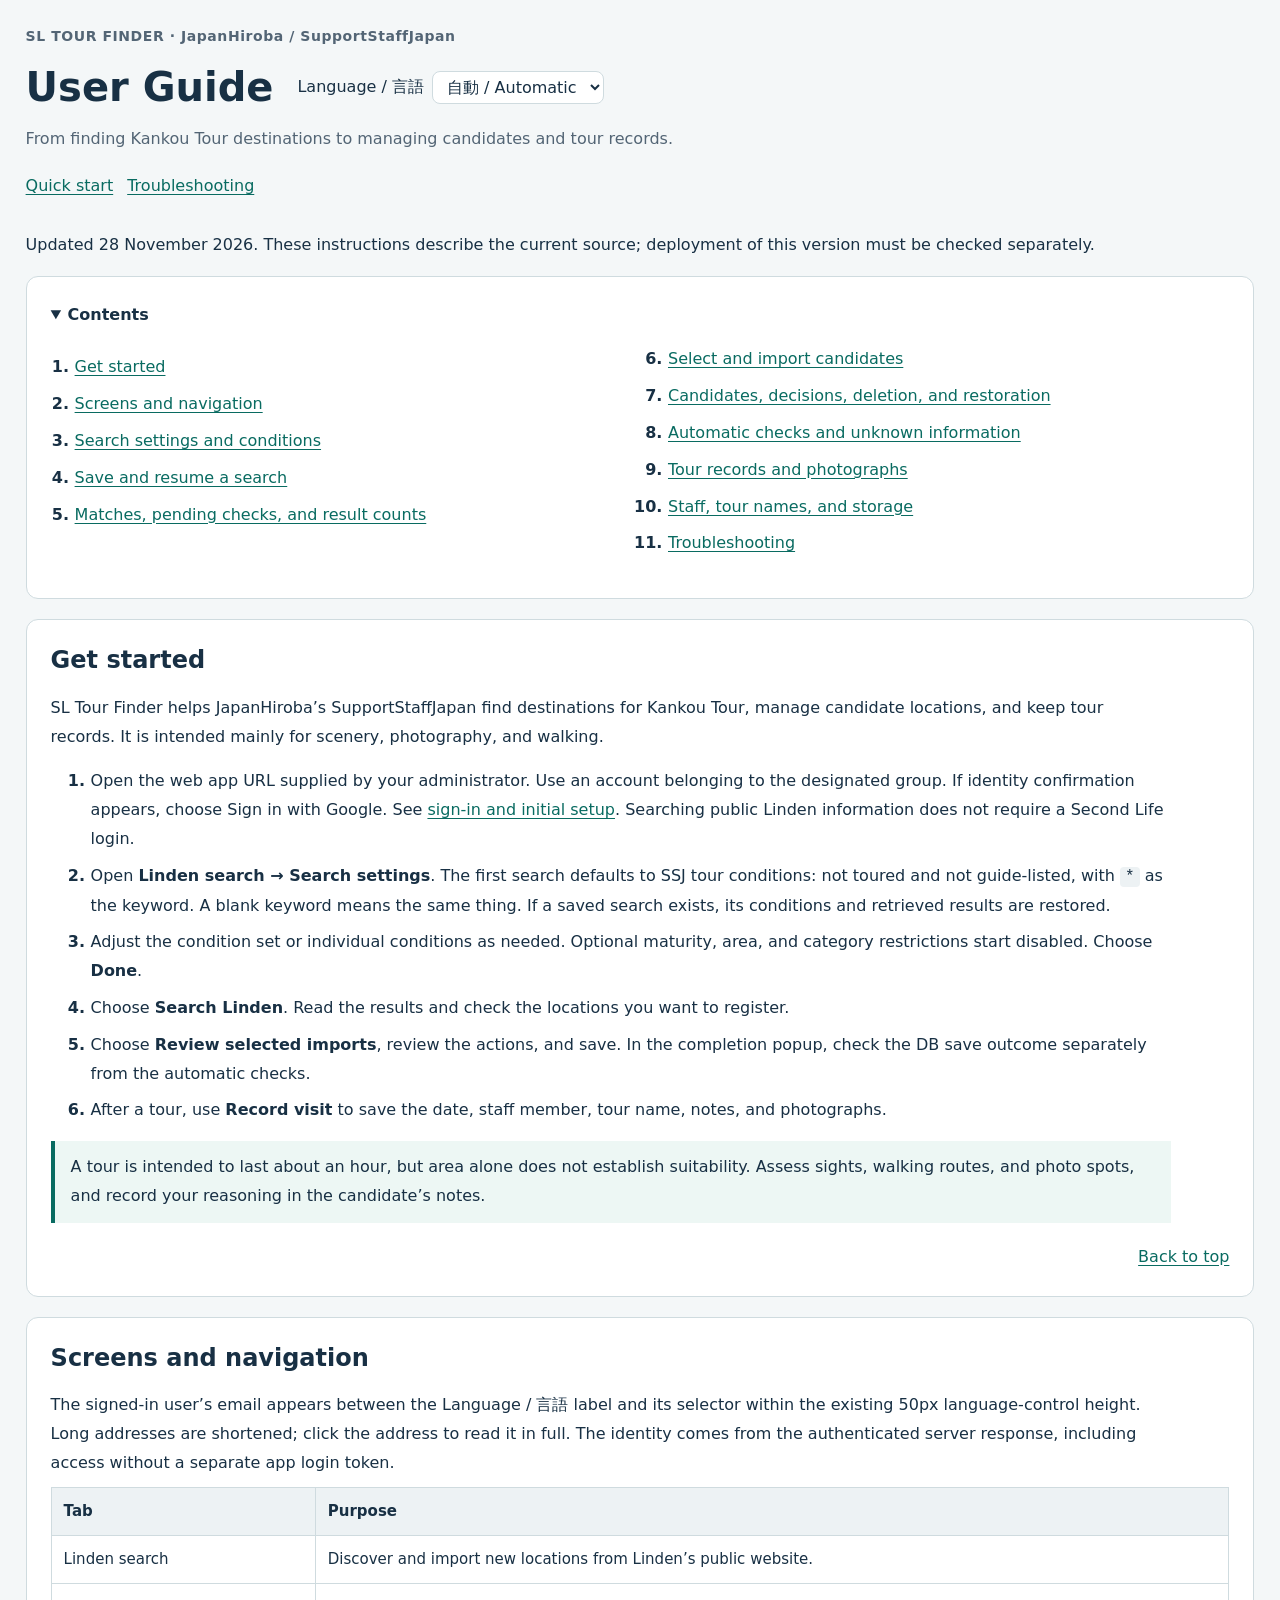
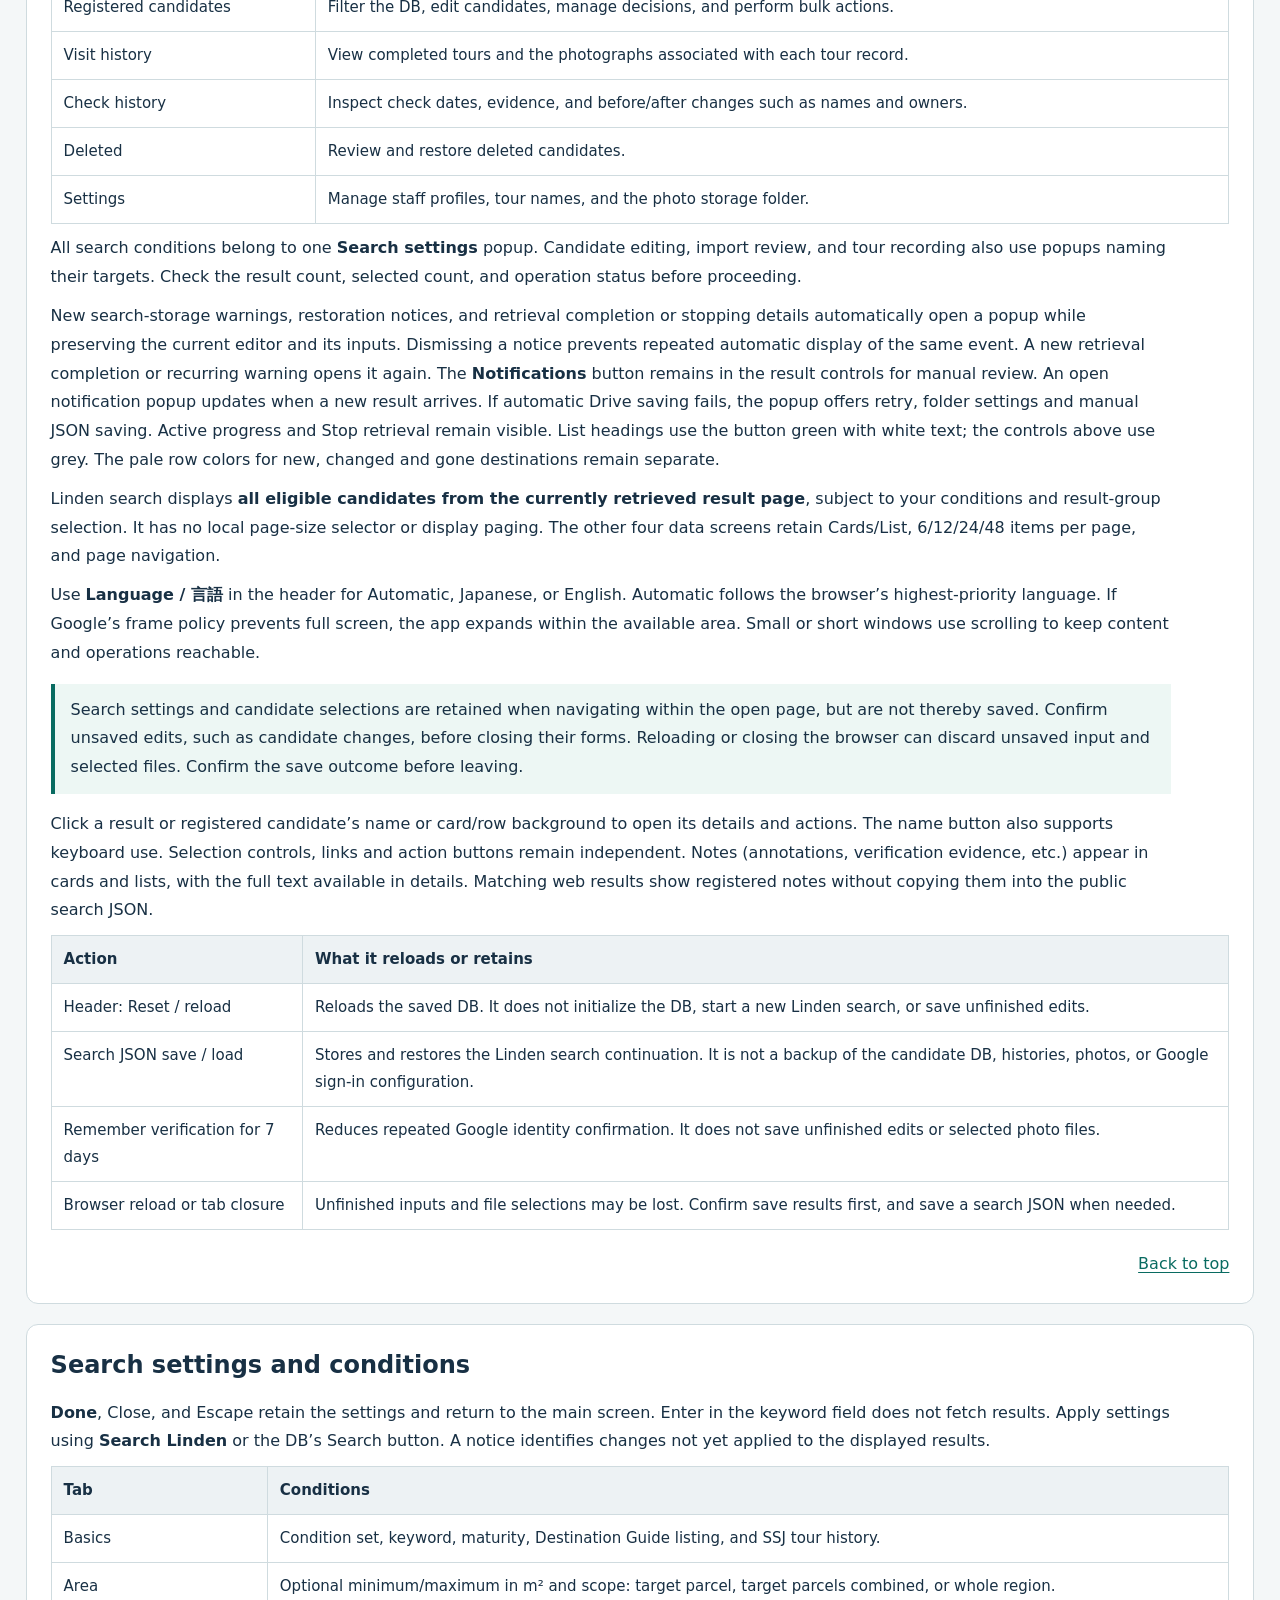
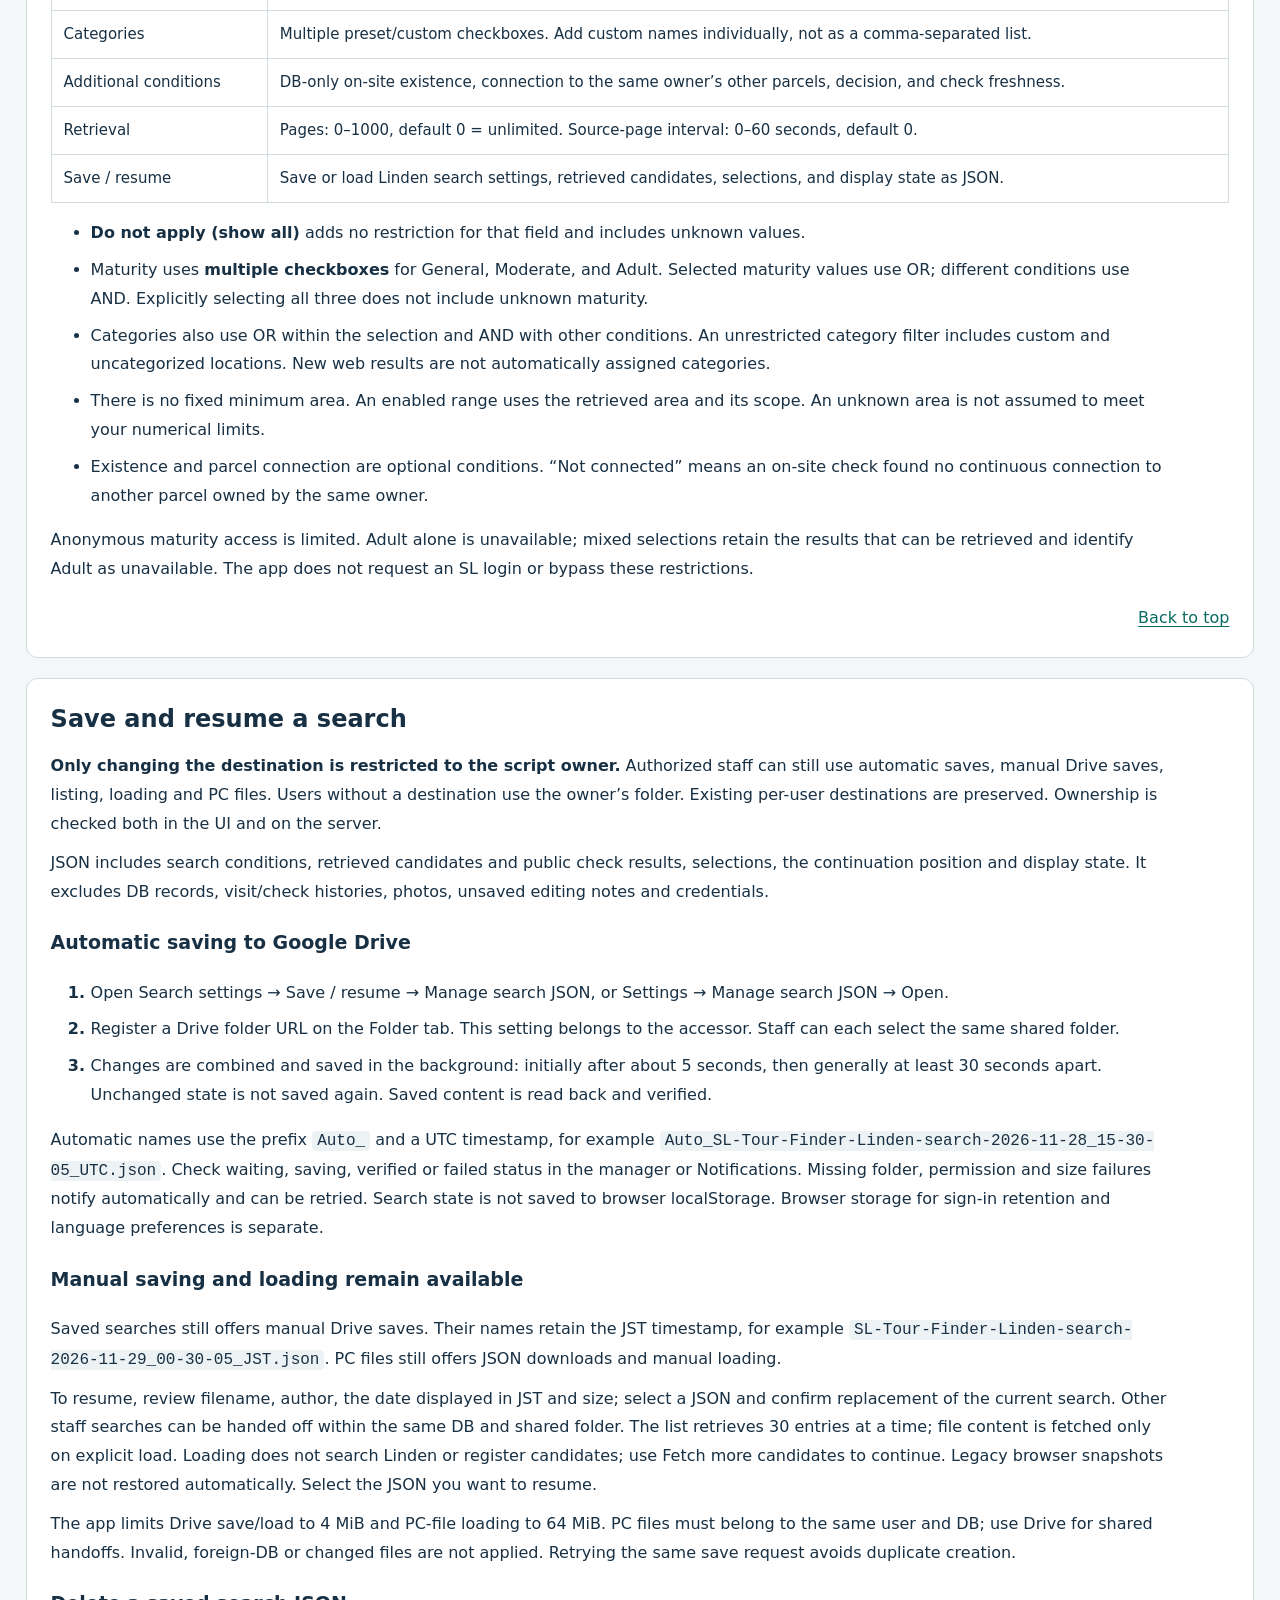
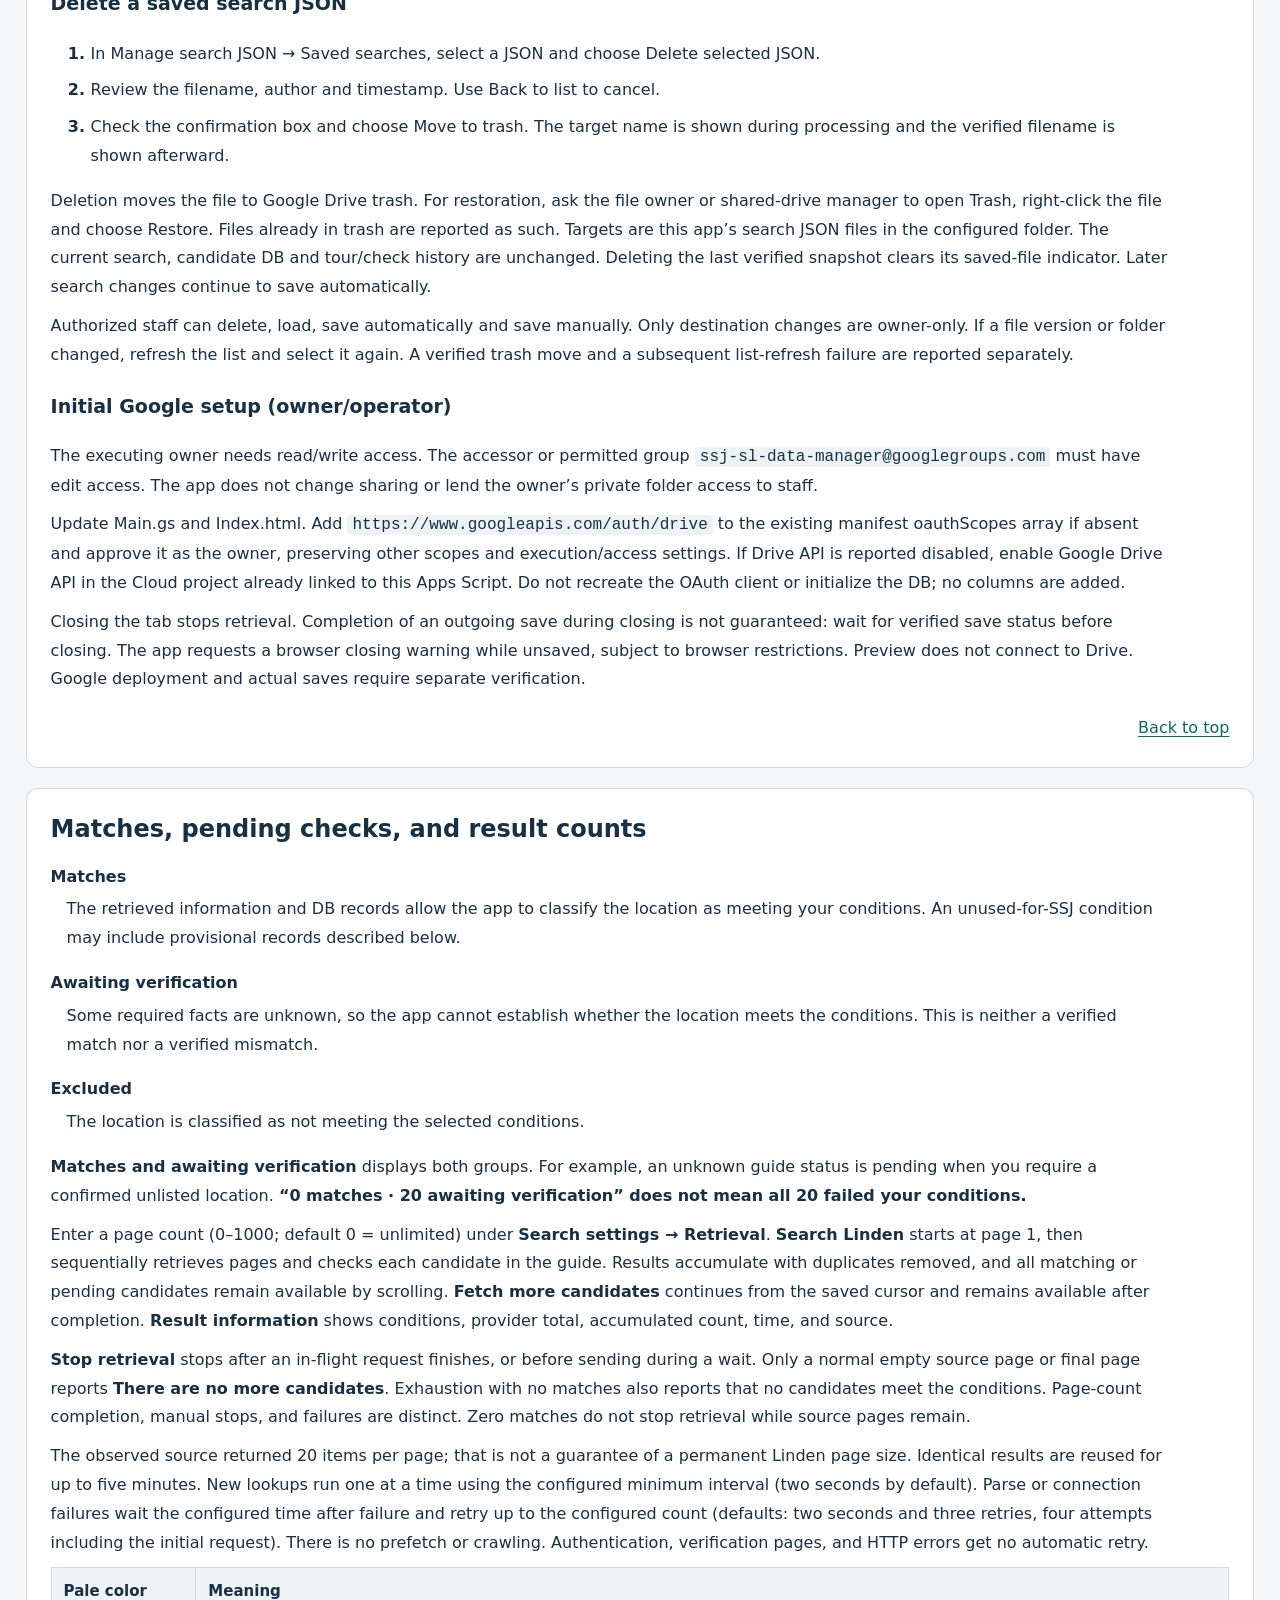
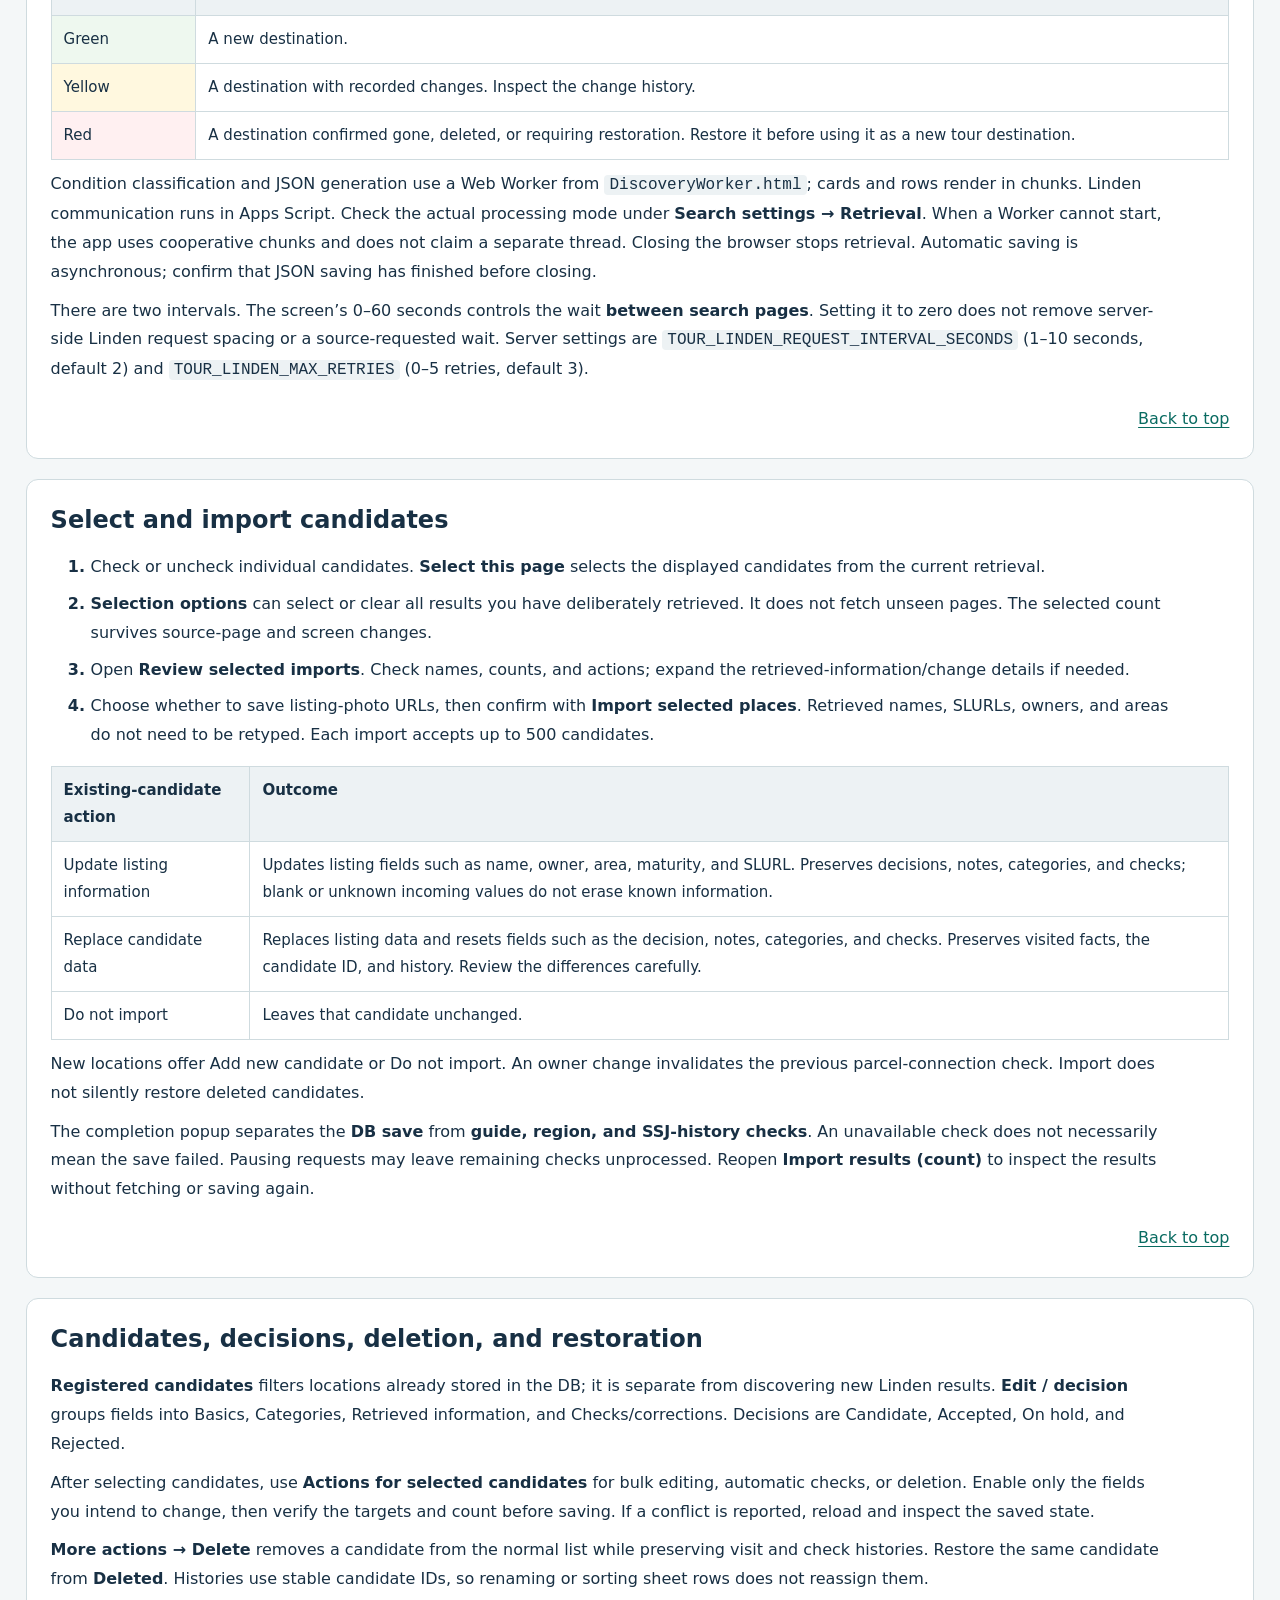
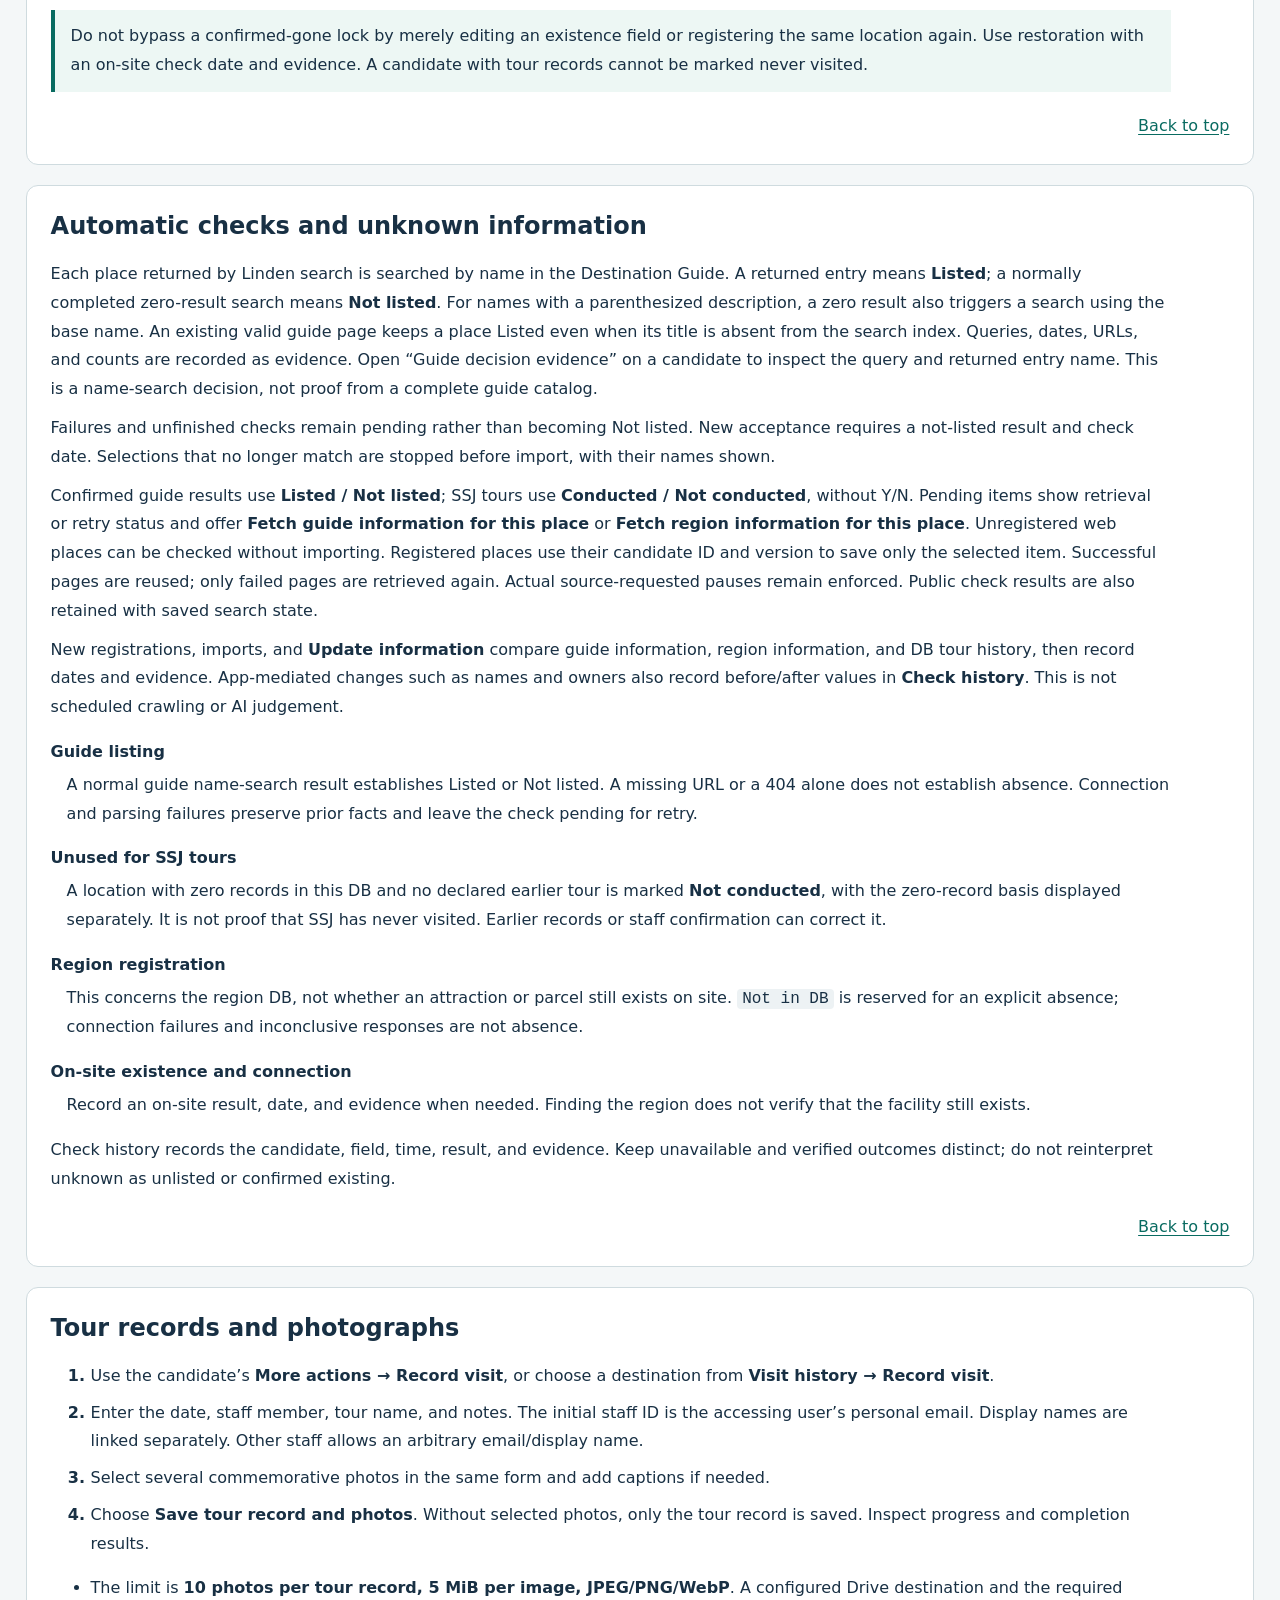
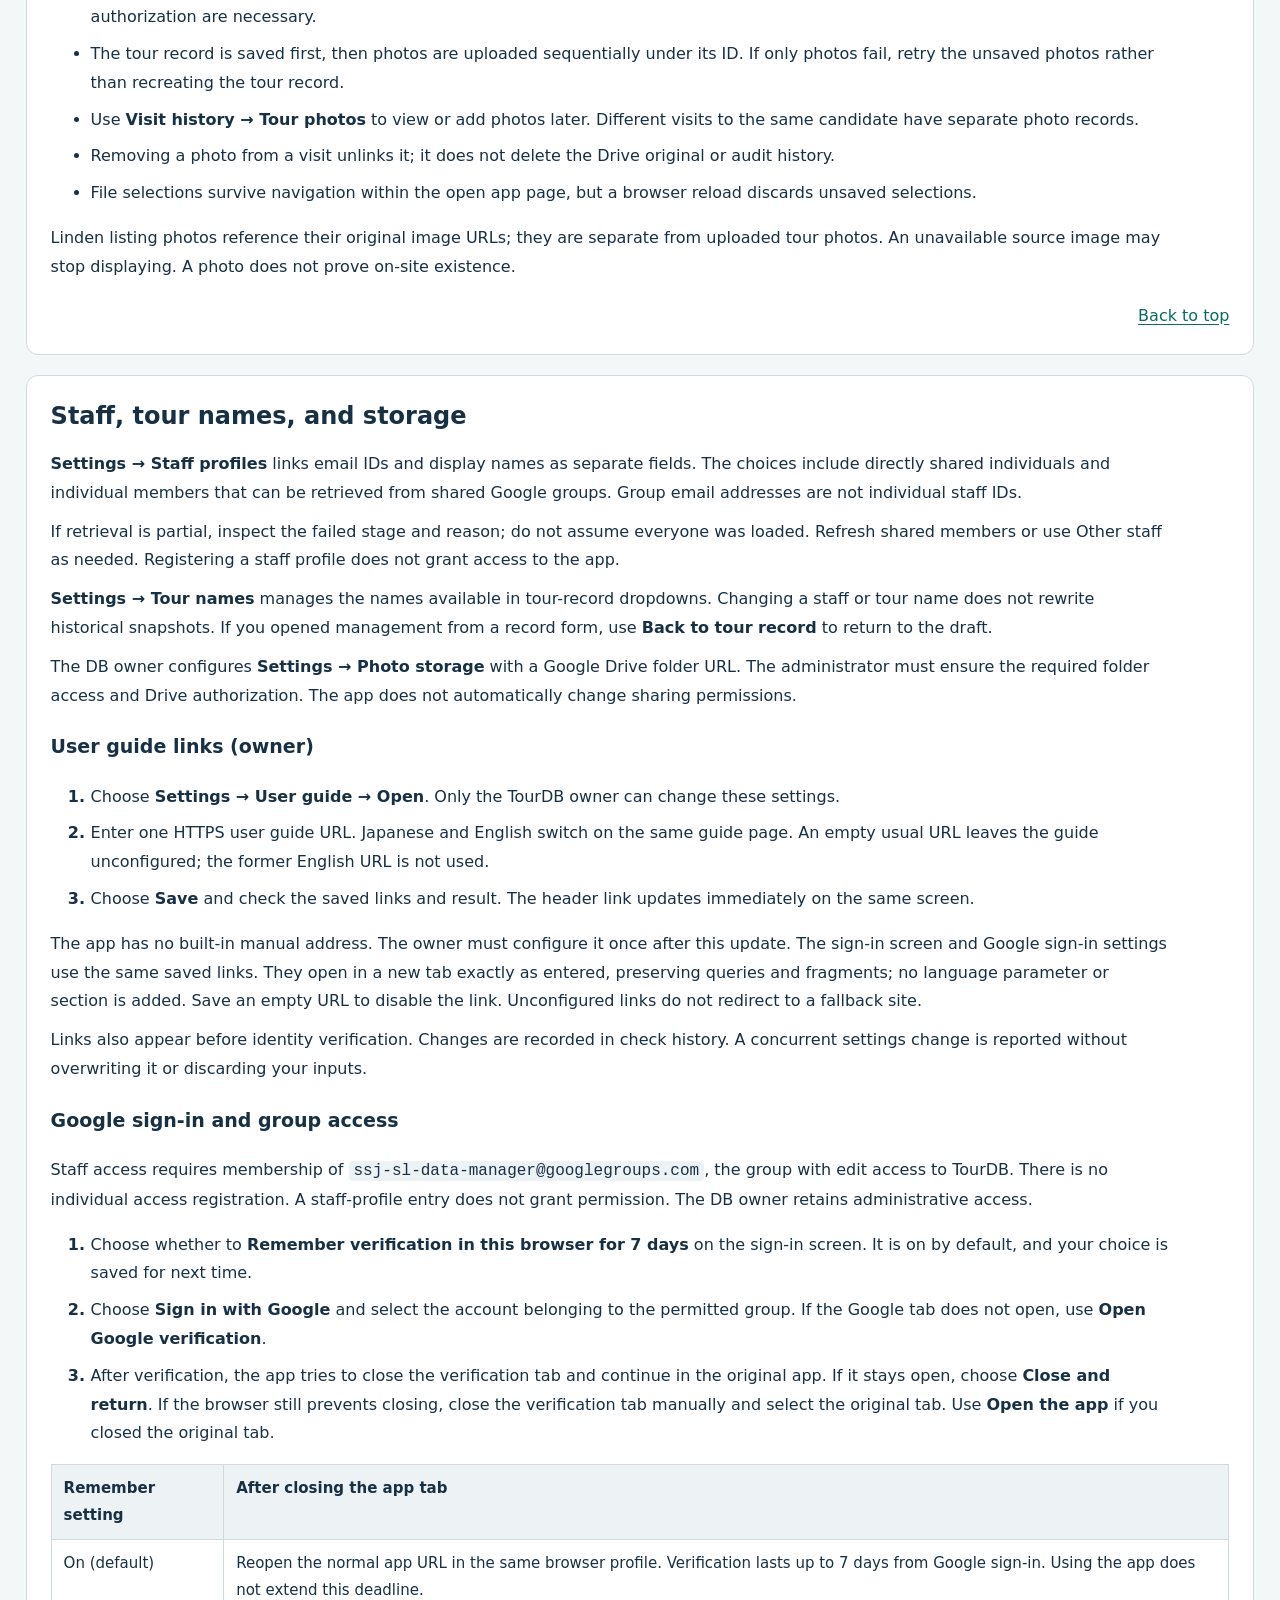
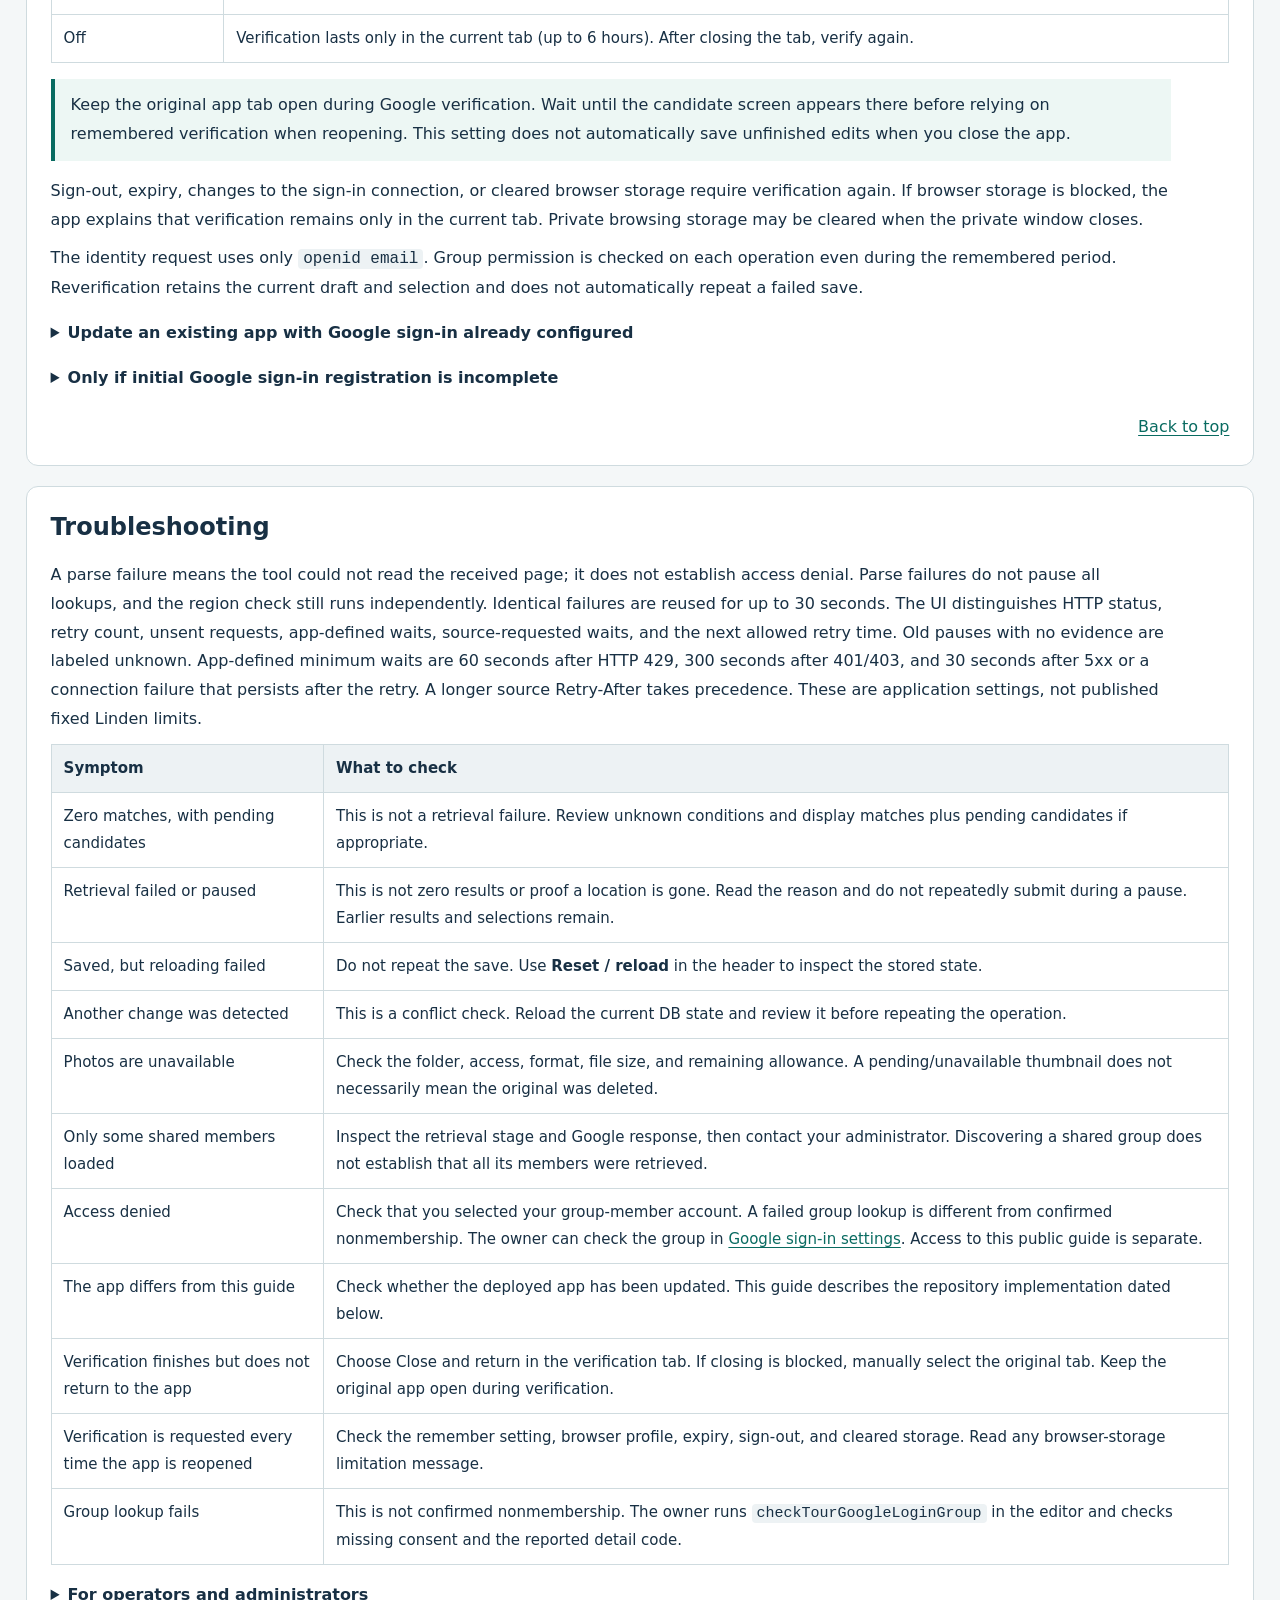
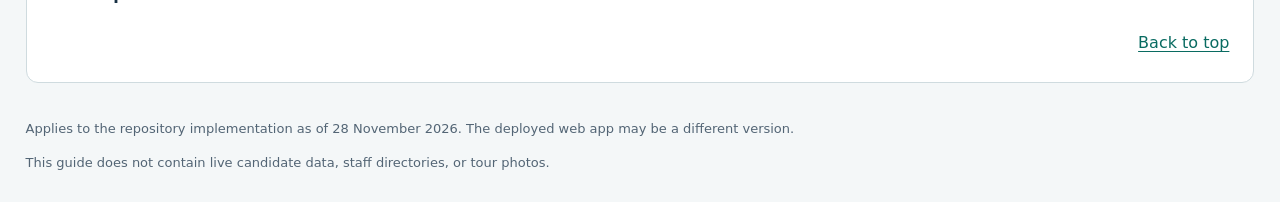
==== commit f68a19cc: "Document signed-in user display in the language control" ====
--- a/index.html
+++ b/index.html
@@ -12,18 +12,18 @@
 <div class="guide-toolbar"><label for="guide-language">Language / 言語</label><select id="guide-language"><option value="auto">自動 / Automatic</option><option value="ja">日本語</option><option value="en">English</option></select></div>
 <div id="guide-body" lang="ja"><a class="skip" href="#content">本文へ移動</a><header><div class="brand">SL TOUR FINDER · JapanHiroba / SupportStaffJapan</div><div class="guide-heading"><h1>取扱説明書</h1></div><p class="subtitle">「Kankou Tour」の行き先検索から、候補選定・ツアーの実施記録まで。</p><nav aria-label="説明書の案内"><a href="#start">最初の操作</a><a href="#trouble">困ったとき</a></nav></header>
 <main id="content"><p class="muted">更新日：2026年11月28日。現行ソースの操作説明です。公開中のアプリへ反映済みかは別途確認してください。</p><details class="toc" open><summary>目次</summary><ol><li><a href="#start">まず使ってみる</a></li><li><a href="#navigation">画面と基本操作</a></li><li><a href="#search">検索設定と条件の組み合わせ</a></li><li><a href="#resume">検索の続きを保存・再開</a></li><li><a href="#results">一致・確認待ち・取得件数の読み方</a></li><li><a href="#import">候補を選んで取り込む</a></li><li><a href="#candidates">登録済み候補・採否・削除と復元</a></li><li><a href="#checks">自動確認と「未確認」の扱い</a></li><li><a href="#tours">ツアー実施記録と記念写真</a></li><li><a href="#settings">担当者・ツアー名・保存先</a></li><li><a href="#trouble">困ったとき</a></li></ol></details><section id="start" aria-labelledby="h-start"><h2 id="h-start">まず使ってみる</h2><p>SL Tour Finderは、JapanHirobaのSupportStaffJapanが行う「Kankou Tour」の行き先を探し、候補の選定と実施記録を管理するWebアプリです。主な用途は景観・撮影・散策です。</p><ol><li>運用担当者から案内されたWebアプリURLを開きます。利用には指定グループへの所属が必要です。本人確認画面が出た場合は「Googleでログイン」で所属アカウントを選びます。<a href="#google-login">ログインと初回設定</a>を参照してください。Lindenの公開情報を探すためにSecond Lifeへログインする必要はありません。</li><li>「Linden検索」→「検索設定」を開きます。初回はSSJツアー向け（未実施・公式未掲載）、検索語は <code>*</code> です。空欄も同じ扱いです。前回の検索は「検索JSONの管理」で読み込みます。</li><li>必要なら条件セットや個別条件を変更します。成熟カテゴリ・面積・カテゴリー等の追加条件は未適用から始まります。「完了」で戻ります。</li><li>「Lindenで検索」を押します。候補を読み、登録したい場所にチェックします。</li><li>「選択した候補の取り込みを確認」で処理方法を確認して保存します。完了後の「取り込み結果」で、DB保存と照合結果を別々に確認します。</li><li>ツアーを行ったら「実施を記録」で日付・担当者・ツアー名・メモ・記念写真を保存します。</li></ol><aside>ツアーの目安は約1時間ですが、面積だけで適性を確定しません。見どころ・散策ルート・撮影スポットを見て判断し、候補のメモに残してください。</aside><a class="back" href="#top">先頭へ戻る</a></section>
-<section id="navigation" aria-labelledby="h-navigation"><h2 id="h-navigation">画面と基本操作</h2><div class="table-wrap"><table><thead><tr><th>タブ</th><th>用途</th></tr></thead><tbody><tr><td>Linden検索</td><td>Lindenの公開Webから新しい候補を探して取り込む。</td></tr><tr><td>登録済み候補</td><td>DB内の候補を絞り込み、編集・採否変更・一括操作を行う。</td></tr><tr><td>実施履歴</td><td>ツアーの実施記録と、その回に関連付けた記念写真を見る。</td></tr><tr><td>確認履歴</td><td>確認日時・根拠・名称や所有者等の変更前後を確認する。</td></tr><tr><td>削除済み</td><td>削除した候補を確認して復元する。</td></tr><tr><td>設定</td><td>担当者・ツアー名・記念写真の保存先・検索JSONを管理する。所有者は取説URLとGoogleログインも設定する。</td></tr></tbody></table></div><p>検索条件は1つの「検索設定」ポップアップで編集します。候補編集、取り込み確認、実施記録等も対象名が表示されたポップアップで行います。メイン画面の件数・選択数・状態表示を確認してから操作してください。</p><p>検索の保存・復元の警告、復元通知、Lindenの取得終了・停止は、新しい通知が発生すると自動でポップアップ表示します。編集中の画面・入力は保持します。同じ通知は閉じた後に繰り返し表示せず、新しい取得完了や再発した警告は再び自動表示します。結果操作欄の<strong>「通知」</strong>ボタンも残し、閉じた後も再確認できます。開いている通知には新しい結果を反映します。保存できない場合はポップアップから検索JSONを保存できます。取得中の進捗と停止操作は引き続き表示します。一覧の列見出しはボタンと同じグリーンに白文字、その上の操作エリアはグレーです。候補の新規・変更・消滅を表す淡い行色は別に維持します。</p><p>Linden検索は、今回の取得分のうち条件と表示グループに該当する候補を<strong>全件表示</strong>します。表示件数指定や表示用のページ送りはありません。ほかの4つのデータ画面では、カード／一覧、6・12・24・48件表示、ページ送りを利用できます。</p><p>上部の「Language / 言語」は自動／日本語／Englishを切り替えます。自動はブラウザーの最優先言語に従います。「全画面」がGoogleのフレーム制限で使えない場合は、表示可能な領域内で拡張します。狭い・低い画面では全体スクロールで操作と全文に到達できます。</p><aside>検索設定の指定や候補の選択は画面内の移動でも保持しますが、保存したことにはなりません。候補編集などの未保存入力は、閉じる前に保存結果を確認してください。ブラウザー自体の再読み込み・終了では未保存入力や選択ファイルを失うことがあります。保存結果を確認してから閉じてください。</aside><p>検索結果・登録済み候補のカードや一覧行の名前・余白をクリックすると、対象の「詳細・操作」が開きます。名前はキーボードでも操作できます。チェック、リンク、操作ボタンは独立して動きます。「メモ(注記・確認根拠など)」はカードと一覧に表示し、詳細では全文を読めます。登録済み候補と同じWeb結果にもメモを表示しますが、公開検索JSONには保存しません。</p><div class="table-wrap"><table><thead><tr><th>操作</th><th>読み直す・保持する内容</th></tr></thead><tbody><tr><td>上部の「リセット読み込み」</td><td>保存済みDBを読み直します。DB初期化やLindenの再検索ではありません。未保存の編集をDBへ保存する操作でもありません。</td></tr><tr><td>検索JSONの保存・読み込み</td><td>Linden検索の続きだけを保存・復元します。候補DB・履歴・写真・Googleログイン設定のバックアップではありません。</td></tr><tr><td>本人確認の7日間保持</td><td>Googleでの再確認を省く設定です。未保存の編集や選択写真を保存する機能ではありません。</td></tr><tr><td>ブラウザーの再読み込み・タブ終了</td><td>未保存入力・選択ファイルは失われる場合があります。保存結果を確認し、Linden検索の続きは必要に応じてJSONにも保存してください。</td></tr></tbody></table></div><a class="back" href="#top">先頭へ戻る</a></section>
+<section id="navigation" aria-labelledby="h-navigation"><h2 id="h-navigation">画面と基本操作</h2><div class="table-wrap"><table><thead><tr><th>タブ</th><th>用途</th></tr></thead><tbody><tr><td>Linden検索</td><td>Lindenの公開Webから新しい候補を探して取り込む。</td></tr><tr><td>登録済み候補</td><td>DB内の候補を絞り込み、編集・採否変更・一括操作を行う。</td></tr><tr><td>実施履歴</td><td>ツアーの実施記録と、その回に関連付けた記念写真を見る。</td></tr><tr><td>確認履歴</td><td>確認日時・根拠・名称や所有者等の変更前後を確認する。</td></tr><tr><td>削除済み</td><td>削除した候補を確認して復元する。</td></tr><tr><td>設定</td><td>担当者・ツアー名・記念写真の保存先・検索JSONを管理する。所有者は取説URLとGoogleログインも設定する。</td></tr></tbody></table></div><p>検索条件は1つの「検索設定」ポップアップで編集します。候補編集、取り込み確認、実施記録等も対象名が表示されたポップアップで行います。メイン画面の件数・選択数・状態表示を確認してから操作してください。</p><p>検索の保存・復元の警告、復元通知、Lindenの取得終了・停止は、新しい通知が発生すると自動でポップアップ表示します。編集中の画面・入力は保持します。同じ通知は閉じた後に繰り返し表示せず、新しい取得完了や再発した警告は再び自動表示します。結果操作欄の<strong>「通知」</strong>ボタンも残し、閉じた後も再確認できます。開いている通知には新しい結果を反映します。保存できない場合はポップアップから検索JSONを保存できます。取得中の進捗と停止操作は引き続き表示します。一覧の列見出しはボタンと同じグリーンに白文字、その上の操作エリアはグレーです。候補の新規・変更・消滅を表す淡い行色は別に維持します。</p><p>Linden検索は、今回の取得分のうち条件と表示グループに該当する候補を<strong>全件表示</strong>します。表示件数指定や表示用のページ送りはありません。ほかの4つのデータ画面では、カード／一覧、6・12・24・48件表示、ページ送りを利用できます。</p><p>上部の「Language / 言語」は自動／日本語／Englishを切り替えます。ラベルと選択欄の間にログイン中の利用者のメールアドレスを表示します。言語欄は高さ50px内に収めます。長いアドレスは省略表示し、クリックすると全文を確認できます。自動はブラウザーの最優先言語に従います。「全画面」がGoogleのフレーム制限で使えない場合は、表示可能な領域内で拡張します。狭い・低い画面では全体スクロールで操作と全文に到達できます。</p><aside>検索設定の指定や候補の選択は画面内の移動でも保持しますが、保存したことにはなりません。候補編集などの未保存入力は、閉じる前に保存結果を確認してください。ブラウザー自体の再読み込み・終了では未保存入力や選択ファイルを失うことがあります。保存結果を確認してから閉じてください。</aside><p>検索結果・登録済み候補のカードや一覧行の名前・余白をクリックすると、対象の「詳細・操作」が開きます。名前はキーボードでも操作できます。チェック、リンク、操作ボタンは独立して動きます。「メモ(注記・確認根拠など)」はカードと一覧に表示し、詳細では全文を読めます。登録済み候補と同じWeb結果にもメモを表示しますが、公開検索JSONには保存しません。</p><div class="table-wrap"><table><thead><tr><th>操作</th><th>読み直す・保持する内容</th></tr></thead><tbody><tr><td>上部の「リセット読み込み」</td><td>保存済みDBを読み直します。DB初期化やLindenの再検索ではありません。未保存の編集をDBへ保存する操作でもありません。</td></tr><tr><td>検索JSONの保存・読み込み</td><td>Linden検索の続きだけを保存・復元します。候補DB・履歴・写真・Googleログイン設定のバックアップではありません。</td></tr><tr><td>本人確認の7日間保持</td><td>Googleでの再確認を省く設定です。未保存の編集や選択写真を保存する機能ではありません。</td></tr><tr><td>ブラウザーの再読み込み・タブ終了</td><td>未保存入力・選択ファイルは失われる場合があります。保存結果を確認し、Linden検索の続きは必要に応じてJSONにも保存してください。</td></tr></tbody></table></div><a class="back" href="#top">先頭へ戻る</a></section>
 <section id="search" aria-labelledby="h-search"><h2 id="h-search">検索設定と条件の組み合わせ</h2><p>「完了」・閉じる・Escapeは指定を保持して戻るだけです。検索語のEnterでも取得しません。メイン画面の<strong>「Lindenで検索」</strong>またはDBの検索ボタンで条件を反映します。未反映の変更がある場合は、その旨を表示します。</p><div class="table-wrap"><table><thead><tr><th>タブ</th><th>設定する内容</th></tr></thead><tbody><tr><td>基本</td><td>条件セット、検索語、成熟カテゴリ、行き先ガイド掲載、SSJ実施状況。</td></tr><tr><td>面積</td><td>範囲指定、下限・上限の㎡、対象パーセル／対象パーセル合計／リージョン全体。</td></tr><tr><td>カテゴリー</td><td>プリセットと独自カテゴリーの複数チェック。独自名は1件ずつ追加し、カンマ区切りにしない。</td></tr><tr><td>追加条件</td><td>登録済みDBの現地存続、同所有者区画との接続、採否、確認日の新しさ。</td></tr><tr><td>取得</td><td>ページ数（0〜1000、既定0＝無制限）。検索ページの取得間隔は初期値0秒、0〜60秒で変更。</td></tr><tr><td>保存・再開</td><td>Linden検索の設定・取得済み候補・選択・表示状態をJSONで保存・読み込み。</td></tr></tbody></table></div><ul><li>追加条件の「適用しない（全て出る）」は、その項目では制限しないという意味です。未確認も含みます。</li><li>成熟カテゴリはGeneral／Moderate／Adultの<strong>複数チェック</strong>です。選択同士はOR、ほかの条件とはANDです。3つを明示指定した場合は成熟カテゴリ未確認の場所を含みません。</li><li>カテゴリーも複数選択内はOR、ほかの条件とはANDです。未適用なら独自カテゴリー・未分類も含みます。新しいWeb候補のカテゴリーは自動推定しません。</li><li>面積に固定の最低値はありません。範囲を指定した場合は取得した面積と対象範囲を使います。面積未確認は指定値に合うと見なしません。</li><li>現地存続・区画接続は既定の必須条件ではありません。「接続なし」は同じ所有者の別区画と地続きではないという確認です。</li></ul><p>公開取得できる成熟カテゴリには制限があります。Adultだけの指定は取得不可、ほかとの併用では取得できる結果を残してAdult取得不能を案内します。SLアカウントのログインや制限回避は行いません。</p><a class="back" href="#top">先頭へ戻る</a></section>
-<section id="resume" aria-labelledby="h-resume"><h2 id="h-resume">検索の続きを保存・再開</h2><p><strong>所有者限定なのは保存先の変更だけです。</strong>自動保存・Driveへの手動保存・一覧・読み込み・PCファイル操作は、許可されたスタッフが引き続き利用できます。未設定の利用者は所有者の保存先を使用します。既存の個人別保存先は変更・削除しません。保存先の変更は画面とサーバーの両方で所有者を確認します。</p><p>検索条件・取得済み候補と公開照会結果・候補の選択・取得を再開する位置・表示状態をJSONで保存します。DB本体・実施／確認履歴・写真・未保存の編集メモ・認証情報は含みません。</p><h3>Google Driveへの自動保存</h3><ol><li>「検索設定 → 保存・再開 → 検索JSONの管理」、または「設定 → 検索JSONの管理 → 開く」を選びます。</li><li>所有者が「保存先」でGoogle DriveのフォルダーURLを登録します。所有者以外は現在のURLを閲覧・コピーできますが、入力欄は読み取り専用、変更ボタンはグレー表示です。</li><li>検索の変更はバックグラウンドでまとめて保存します。最初は約5秒後、以後は原則30秒以上の間隔を空けます。変わっていない状態は保存しません。保存後は内容を読み直して確認します。</li></ol><p>自動保存名は <code>Auto_SL-Tour-Finder-Linden-search-2026-11-28_15-30-05_UTC.json</code> のように、接頭辞 <code>Auto_</code> とUTCの年月日時刻付きです。管理画面と「通知」の保存状態で、待機中・保存中・確認済み・失敗を確認できます。保存先未設定・権限不足・容量超過などは自動通知し、再試行できます。検索状態をブラウザーのlocalStorageへは保存しません。ログイン保持と言語設定のブラウザー保存は別です。</p><h3>手動保存・読み込みも使えます</h3><p>「保存済み」で現在の検索をDriveへ手動保存できます。手動保存名は従来どおり <code>SL-Tour-Finder-Linden-search-2026-11-29_00-30-05_JST.json</code> です。「PCファイル」ではJSONのダウンロードと手動読み込みも使えます。</p><p>再開するときは、一覧で名前・保存者・JST表示の日時・サイズを確認してJSONを選び、現在の検索を置き換える確認にチェックして読み込みます。同じDBの共有フォルダーでは他スタッフの検索も引き継げます。一覧は30件ずつ取得し、本文は明示的な読み込み時に取得します。読み込みだけでLindenへ再検索・DB登録は行わず、続きは「追加取得」で開始します。以前のブラウザー保存を自動復元しません。必要なJSONを選んで再開してください。</p><p>Drive保存・読込上限はアプリ側で4 MiB、PCファイル読込は64 MiBです。PCファイルは同じ利用者・DBのものを読み込みます。共同引き継ぎはDriveの一覧を使います。不正な形式・別DB・変更済みファイルは現在の検索へ適用しません。同じ保存要求の再試行は重複作成を防ぎます。</p><h3>保存済み検索JSONを削除する</h3><ol><li>「検索JSONの管理 → 保存済み」で削除するJSONを選び、「選択したJSONを削除」を押します。</li><li>表示されたファイル名・保存者・保存日時を確認します。中止するときは「一覧へ戻る」を押します。</li><li>確認チェックを付けて「ゴミ箱へ移動」を押します。処理中は対象名を表示し、完了後に移動を確認したファイル名を表示します。</li></ol><p>削除はGoogle Driveのゴミ箱への移動です。復元が必要なときはファイルの所有者または共有ドライブの管理者へ依頼します。管理者がDriveのゴミ箱で対象ファイルを右クリックして復元します。既にゴミ箱にある場合は、その状態を表示します。削除対象は設定済み保存先にある本アプリの検索JSONです。現在の検索・候補DB・実施／確認履歴は変更しません。最後に保存したJSONを削除した場合は、そのファイルの保存済み表示を解除します。以後の検索変更は引き続き自動保存します。</p><p>削除・読み込み・自動保存・手動保存は、許可されたスタッフが利用できます。所有者限定は保存先の変更だけです。ファイルの版や保存先が変わっている場合は、一覧を更新して選び直してください。ゴミ箱移動を確認済みで一覧の再取得だけ失敗した場合は、両方を分けて表示します。</p><h3>初回のGoogle設定（所有者・運用担当者）</h3><p>実行所有者が読み書きでき、アクセス者本人または指定グループ <code>ssj-sl-data-manager@googlegroups.com</code> に編集共有されたフォルダーを使います。共有設定をアプリから変更しません。所有者の私有フォルダー権限だけでスタッフに利用させません。</p><p>この版はMain.gs・Index.htmlを更新します。既存マニフェストのoauthScopesに <code>https://www.googleapis.com/auth/drive</code> がなければ追加し、所有者が承認してください。他のスコープ・実行者・アクセス設定は維持します。Drive API無効と表示された場合だけ、既に紐付いたCloudプロジェクトでGoogle Drive APIを有効化します。OAuthクライアント再登録・DB初期化・列追加は不要です。</p><p>タブを閉じると取得は停止します。終了時の送信完了は保証できないため、保存状態が確認済みになってから閉じてください。未保存状態ではブラウザーの終了確認を要求しますが、表示はブラウザー側の制限に従います。プレビューはDriveに接続しません。Google上の反映・実保存は別途確認が必要です。</p><a class="back" href="#top">先頭へ戻る</a></section><section id="results" aria-labelledby="h-results"><h2 id="h-results">一致・確認待ち・取得件数の読み方</h2><dl><dt>一致</dt><dd>取得情報とDB記録から、指定した条件に合うと判定した候補です。SSJ未実施には後述の仮登録が含まれる場合があります。</dd><dt>確認待ち</dt><dd>未確認の項目があり、条件に合うか確定できない候補です。条件一致済みでも、条件不一致でもありません。</dd><dt>不一致</dt><dd>指定した条件に合わないと判定した候補です。</dd></dl><p>「一致と確認待ち」は両方を表示する設定です。例えば公式未掲載を指定した時、掲載有無が未確認なら確認待ちです。<strong>「一致0件・確認待ち20件」は、20件が不一致という意味ではありません。</strong></p><p>「検索設定 → 取得」で、ページ数を指定します（0〜1000、既定0＝無制限）。「Lindenで検索」で1ページ目から開始し、ページ取得と候補ごとのガイド検索を順番に行います。候補は重複を除いて累積し、スクロールして全件読めます。「追加取得」は続きから取得し、完了後も押せます。「取得情報」で条件・掲載総数・累計件数・日時・参照元を確認します。</p><p>「取得を停止」で途中停止できます。通常の空ページまたは最終ページに達した時だけ<strong>「もうこれ以上の候補はありません」</strong>と表示します。全取得後に一致0件なら条件一致する候補がないことも案内します。指定ページ数での停止、途中停止、失敗は別表示です。条件一致0件でも取得元に続きがあれば継続します。</p><p>確認できた取得元は1ページ20件でした。検索ページの取得間隔は「検索設定 → 取得」で0〜60秒、初期値0秒です。掲載判定は5件ずつまとめて送り、候補ごとのブラウザー側の待機を入れません。判定中も閲覧・表示切替・選択・取り込み確認・候補の編集保存を続けられます。保存・手動照会を優先します。進捗は専用欄へ表示し、操作結果の通知を上書きしません。サーバー側の待機指定・運用間隔が長ければそちらを優先します。同じ照会は5分再利用し、並列取得しません。サーバー内部の解析・通信失敗の再試行は運用設定（未設定時2秒・再試行3回）に従います。認証要求・確認用画面・拒否・回数制限では停止します。</p><div class="table-wrap"><table><thead><tr><th>淡い色</th><th>意味</th></tr></thead><tbody><tr><td class="new">緑</td><td>新規の行き先。</td></tr><tr><td class="changed">黄</td><td>記録後に変更があった行き先。変更履歴を確認する。</td></tr><tr><td class="gone">赤</td><td>消滅確認済み・削除済み等、復元が必要な行き先。復元まで新たな行き先に使えない。</td></tr></tbody></table></div><p>検索の条件判定とJSON生成は <code>DiscoveryWorker.html</code> のWeb Workerで処理し、カード・行は小分けに描画します。Lindenへの通信はApps Script側です。「検索設定 → 取得」で実際の処理方式を確認してください。Workerを使えない場合は画面と協調する分割処理へ切り替え、別スレッドで動いたとは表示しません。ブラウザーを閉じると取得は停止します。自動保存は非同期なので、閉じる前にJSON保存の完了を確認してください。</p><p>取得間隔には2種類あります。画面の0〜60秒は<strong>検索ページ間</strong>の待機です。0秒でも、サーバー側のLinden照会間隔や取得先の待機指定は省略しません。サーバー側は <code>TOUR_LINDEN_REQUEST_INTERVAL_SECONDS</code>（1〜10秒、既定2）と <code>TOUR_LINDEN_MAX_RETRIES</code>（0〜5回、既定3）で設定します。</p><a class="back" href="#top">先頭へ戻る</a></section>
+<section id="resume" aria-labelledby="h-resume"><h2 id="h-resume">検索の続きを保存・再開</h2><p><strong>所有者限定なのは保存先の変更だけです。</strong>自動保存・Driveへの手動保存・一覧・読み込み・PCファイル操作は、許可されたスタッフが引き続き利用できます。未設定の利用者は所有者の保存先を使用します。既存の個人別保存先は変更・削除しません。保存先の変更は画面とサーバーの両方で所有者を確認します。</p><p>検索条件・取得済み候補と公開照会結果・候補の選択・取得を再開する位置・表示状態をJSONで保存します。DB本体・実施／確認履歴・写真・未保存の編集メモ・認証情報は含みません。</p><h3>Google Driveへの自動保存</h3><ol><li>「検索設定 → 保存・再開 → 検索JSONの管理」、または「設定 → 検索JSONの管理 → 開く」を選びます。</li><li>所有者が「保存先」でGoogle DriveのフォルダーURLを登録します。所有者以外は現在のURLを閲覧・コピーできますが、入力欄は読み取り専用、変更ボタンはグレー表示です。</li><li>検索の変更はバックグラウンドでまとめて保存します。最初は約5秒後、以後は原則30秒以上の間隔を空けます。変わっていない状態は保存しません。保存後は内容を読み直して確認します。</li></ol><p>自動保存名は <code>Auto_SL-Tour-Finder-Linden-search-2026-11-28_15-30-05_UTC.json</code> のように、接頭辞 <code>Auto_</code> とUTCの年月日時刻付きです。管理画面と「通知」の保存状態で、待機中・保存中・確認済み・失敗を確認できます。保存先未設定・権限不足・容量超過などは自動通知し、再試行できます。検索状態をブラウザーのlocalStorageへは保存しません。ログイン保持と言語設定のブラウザー保存は別です。</p><h3>手動保存・読み込みも使えます</h3><p>「保存済み」で現在の検索をDriveへ手動保存できます。手動保存名は従来どおり <code>SL-Tour-Finder-Linden-search-2026-11-29_00-30-05_JST.json</code> です。「PCファイル」ではJSONのダウンロードと手動読み込みも使えます。</p><p>再開するときは、一覧で名前・保存者・JST表示の日時・サイズを確認してJSONを選び、現在の検索を置き換える確認にチェックして読み込みます。同じDBの共有フォルダーでは他スタッフの検索も引き継げます。一覧は30件ずつ取得し、本文は明示的な読み込み時に取得します。読み込みだけでLindenへ再検索・DB登録は行わず、続きは「追加取得」で開始します。以前のブラウザー保存を自動復元しません。必要なJSONを選んで再開してください。</p><p>Drive保存・読込上限はアプリ側で4 MiB、PCファイル読込は64 MiBです。PCファイルは同じ利用者・DBのものを読み込みます。共同引き継ぎはDriveの一覧を使います。不正な形式・別DB・変更済みファイルは現在の検索へ適用しません。同じ保存要求の再試行は重複作成を防ぎます。</p><h3>保存済み検索JSONを削除する</h3><ol><li>「検索JSONの管理 → 保存済み」で削除するJSONを選び、「選択したJSONを削除」を押します。</li><li>表示されたファイル名・保存者・保存日時を確認します。中止するときは「一覧へ戻る」を押します。</li><li>確認チェックを付けて「ゴミ箱へ移動」を押します。処理中は対象名を表示し、完了後に移動を確認したファイル名を表示します。</li></ol><p>削除はGoogle Driveのゴミ箱への移動です。復元が必要なときはファイルの所有者または共有ドライブの管理者へ依頼します。管理者がDriveのゴミ箱で対象ファイルを右クリックして復元します。既にゴミ箱にある場合は、その状態を表示します。削除対象は設定済み保存先にある本アプリの検索JSONです。現在の検索・候補DB・実施／確認履歴は変更しません。最後に保存したJSONを削除した場合は、そのファイルの保存済み表示を解除します。以後の検索変更は引き続き自動保存します。</p><p>削除・読み込み・自動保存・手動保存は、許可されたスタッフが利用できます。所有者限定は保存先の変更だけです。ファイルの版や保存先が変わっている場合は、一覧を更新して選び直してください。ゴミ箱移動を確認済みで一覧の再取得だけ失敗した場合は、両方を分けて表示します。</p><h3>初回のGoogle設定（所有者・運用担当者）</h3><p>実行所有者が読み書きでき、アクセス者本人または指定グループ <code>ssj-sl-data-manager@googlegroups.com</code> に編集共有されたフォルダーを使います。共有設定をアプリから変更しません。所有者の私有フォルダー権限だけでスタッフに利用させません。</p><p>この版はMain.gs・Index.htmlを更新します。既存マニフェストのoauthScopesに <code>https://www.googleapis.com/auth/drive</code> がなければ追加し、所有者が承認してください。他のスコープ・実行者・アクセス設定は維持します。Drive API無効と表示された場合だけ、既に紐付いたCloudプロジェクトでGoogle Drive APIを有効化します。OAuthクライアント再登録・DB初期化・列追加は不要です。</p><p>タブを閉じると取得は停止します。終了時の送信完了は保証できないため、保存状態が確認済みになってから閉じてください。未保存状態ではブラウザーの終了確認を要求しますが、表示はブラウザー側の制限に従います。プレビューはDriveに接続しません。Google上の反映・実保存は別途確認が必要です。</p><a class="back" href="#top">先頭へ戻る</a></section><section id="results" aria-labelledby="h-results"><h2 id="h-results">一致・確認待ち・取得件数の読み方</h2><dl><dt>一致</dt><dd>取得情報とDB記録から、指定した条件に合うと判定した候補です。SSJ未実施には後述の仮登録が含まれる場合があります。</dd><dt>確認待ち</dt><dd>未確認の項目があり、条件に合うか確定できない候補です。条件一致済みでも、条件不一致でもありません。</dd><dt>不一致</dt><dd>指定した条件に合わないと判定した候補です。</dd></dl><p>「一致と確認待ち」は両方を表示する設定です。例えば公式未掲載を指定した時、掲載有無が未確認なら確認待ちです。<strong>「一致0件・確認待ち20件」は、20件が不一致という意味ではありません。</strong></p><p>「検索設定 → 取得」で、ページ数を指定します（0〜1000、既定0＝無制限）。「Lindenで検索」で1ページ目から開始し、ページ取得と候補ごとのガイド検索を順番に行います。候補は重複を除いて累積し、スクロールして全件読めます。「追加取得」は続きから取得し、完了後も押せます。「取得情報」で条件・掲載総数・累計件数・日時・参照元を確認します。</p><p>「取得を停止」で途中停止できます。通常の空ページまたは最終ページに達した時だけ<strong>「もうこれ以上の候補はありません」</strong>と表示します。全取得後に一致0件なら条件一致する候補がないことも案内します。指定ページ数での停止、途中停止、失敗は別表示です。条件一致0件でも取得元に続きがあれば継続します。</p><p>確認できた取得元は1ページ20件でした。検索ページの取得間隔は「検索設定 → 取得」で0〜60秒、初期値0秒です。リンデンのおすすめ行き先ガイド掲載判定は5件ずつまとめて送り、候補ごとのブラウザー側の待機を入れません。判定中も閲覧・表示切替・選択・取り込み確認・候補の編集保存を続けられます。保存・手動照会を優先します。進捗は専用欄へ表示し、操作結果の通知を上書きしません。サーバー側の待機指定・運用間隔が長ければそちらを優先します。同じ照会は5分再利用し、並列取得しません。サーバー内部の解析・通信失敗の再試行は運用設定（未設定時2秒・再試行3回）に従います。認証要求・確認用画面・拒否・回数制限では停止します。</p><div class="table-wrap"><table><thead><tr><th>淡い色</th><th>意味</th></tr></thead><tbody><tr><td class="new">緑</td><td>新規の行き先。</td></tr><tr><td class="changed">黄</td><td>記録後に変更があった行き先。変更履歴を確認する。</td></tr><tr><td class="gone">赤</td><td>消滅確認済み・削除済み等、復元が必要な行き先。復元まで新たな行き先に使えない。</td></tr></tbody></table></div><p>検索の条件判定とJSON生成は <code>DiscoveryWorker.html</code> のWeb Workerで処理し、カード・行は小分けに描画します。Lindenへの通信はApps Script側です。「検索設定 → 取得」で実際の処理方式を確認してください。Workerを使えない場合は画面と協調する分割処理へ切り替え、別スレッドで動いたとは表示しません。ブラウザーを閉じると取得は停止します。自動保存は非同期なので、閉じる前にJSON保存の完了を確認してください。</p><p>取得間隔には2種類あります。画面の0〜60秒は<strong>検索ページ間</strong>の待機です。0秒でも、サーバー側のLinden照会間隔や取得先の待機指定は省略しません。サーバー側は <code>TOUR_LINDEN_REQUEST_INTERVAL_SECONDS</code>（1〜10秒、既定2）と <code>TOUR_LINDEN_MAX_RETRIES</code>（0〜5回、既定3）で設定します。</p><a class="back" href="#top">先頭へ戻る</a></section>
 <section id="import" aria-labelledby="h-import"><h2 id="h-import">候補を選んで取り込む</h2><ol><li>個別のチェックで候補をON/OFFします。「このページを全選択」は、現在表示している取得分が対象です。</li><li>「選択の操作」で手動取得済みの結果全体を選択・解除できます。未取得ページを取得する操作ではありません。選択数は別の取得元や画面へ移動しても保持します。</li><li>「選択した候補の取り込みを確認」を開きます。対象名・件数・処理方法を確認し、必要なら「取得情報・変更内容を見る」を開きます。</li><li>掲載写真のURLを保存するか選び、「選択した候補を取り込む」で確定します。取得済みの名称・SLURL・所有者・面積等を再入力する必要はありません。一括取り込みは1回500件までです。</li></ol><div class="table-wrap"><table><thead><tr><th>登録済み候補の処理</th><th>結果</th></tr></thead><tbody><tr><td>掲載情報を更新</td><td>名称・所有者・面積・成熟カテゴリ・SLURL等を更新。既存の採否・メモ・カテゴリー・確認結果を保持し、空欄や未確認で既知の情報を消さない。</td></tr><tr><td>候補データを置き換え</td><td>取得情報へ置き換え、採否・メモ・カテゴリー・確認項目等を初期状態へ戻す。訪問済みの事実、候補ID、履歴は保持する。差分をよく確認する。</td></tr><tr><td>取り込まない</td><td>その候補を変更しない。</td></tr></tbody></table></div><p>新規候補は新規登録／取り込まないを選べます。所有者変更時は、以前の所有者に対する接続確認を未確認へ戻します。削除済み候補は取り込みで自動復元しません。</p><p>完了後の「取り込み結果」は、<strong>DB保存</strong>と<strong>公式掲載・リージョン・SSJ実施状況の照合</strong>を分けて表示します。「照合不能」は必ずしも保存失敗ではありません。休止中は残りの確認が未処理になる場合があります。閉じた後も「取り込み結果（件数）」で再表示できます。結果を見るだけで再照会・再保存はしません。</p><a class="back" href="#top">先頭へ戻る</a></section>
 <section id="candidates" aria-labelledby="h-candidates"><h2 id="h-candidates">登録済み候補・採否・削除と復元</h2><p>「登録済み候補」の検索は、保存済みDB内の絞り込みです。新しいLinden候補の取得とは別です。「編集・採否」で基本・カテゴリー・取得情報・確認訂正のタブを切り替えます。採否は候補／採用／保留／見送りです。</p><p>複数の候補を選んだ場合は「選択した候補の操作」から一括編集・自動情報更新・削除を行います。一括編集では変更する項目を明示的にチェックし、対象名と件数を確認して保存します。更新の競合が出た場合は、保存済み状態を再取得して確認してください。</p><p>「その他の操作 → 削除」は通常の候補一覧から外す操作です。実施履歴・確認履歴は残ります。「削除済み」から同じ候補を復元できます。候補IDで関連付けるため、名前の変更やシートの並べ替えで履歴の対応を変えません。</p><aside>消滅確認済みの候補は、単に存続欄を書き換えたり、同じ場所を新規登録し直したりして再利用しないでください。「復元」で現地確認日と根拠を記録してから使います。実施履歴のある候補を未実施には変更できません。</aside><a class="back" href="#top">先頭へ戻る</a></section>
-<section id="checks" aria-labelledby="h-checks"><h2 id="h-checks">自動確認と「未確認」の扱い</h2><p>場所検索で得た候補を行き先ガイドで名称検索します。検索結果ありは<strong>掲載あり</strong>、正常終了した検索が0件なら<strong>掲載なし</strong>です。名称に括弧付き説明がある場合は、全文0件のあと基礎名でも検索します。登録済みガイドURLがある場合は、0件でも掲載ページが存在すれば掲載ありを保持します。検索語・日時・URL・件数を根拠として記録します。候補の「掲載判定の根拠」で検索語と返った掲載名を確認できます。これは名称検索の結果であり、ガイド全件を網羅した証明ではありません。</p><p>取得失敗・未処理は掲載なしにせず再試行待ちです。掲載なしと確認日がない候補は採用に変更できません。条件不一致へ変わった選択は、取り込み確認時・送信前に対象名を示して停止します。</p><p>公式掲載の確定結果は「掲載あり／掲載なし」、SSJツアーは「実施済／未実施」です。Y/Nを使いません。未処理の項目は「取得待ち／再試行待ち」とし、「この行き先の掲載情報を取得」「この行き先のリージョン情報を取得」で該当項目だけ取得します。未登録候補は取り込まずに取得でき、登録済みは該当候補ID・版を照合して選んだ項目だけ保存します。成功済みの照会は再利用し、失敗したページだけ再取得します。実際の拒否後の待機は解除しません。公開照会結果は検索状態の保存・再開にも含みます。</p><p>新規登録・取り込み後や「情報更新」では、行き先ガイド・リージョン情報・DBの実施履歴を照合して日時・根拠を保存します。名称・所有者等のアプリ経由の変更前後も「確認履歴」へ記録します。定期巡回やAIによる判定ではありません。</p><dl><dt>公式掲載</dt><dd>行き先ガイドの名称検索結果から掲載あり／掲載なしを記録します。公式URLなし・404だけでは掲載なしにしません。通信・解析失敗でも以前の確認結果を保持し、該当項目を再試行待ちにします。</dd><dt>SSJ未実施</dt><dd>SSJツアーは「実施済／未実施」で表示します。このDBの実施記録0件で過去実施の申告がない候補は「未実施」とし、記録0件という判定根拠を別表示します。過去に一度も行っていないという確認済みの意味ではありません。過去記録やスタッフ確認から訂正できます。</dd><dt>リージョン登録</dt><dd>リージョンの登録情報であり、施設・パーセルの現地存続とは別です。<code>Not in DB</code> は明確な該当なしだけを表し、通信失敗や判定不能には使いません。</dd><dt>現地存続・接続</dt><dd>必要な場合は現地の確認結果・日付・根拠を登録します。リージョンが見つかっただけで施設が存在するとは判断しません。</dd></dl><p>確認履歴では候補名・項目・日時・確認結果・根拠を確認します。取得不能と確認済みを区別し、未確認を未掲載・存在確認済みに読み替えないでください。</p><a class="back" href="#top">先頭へ戻る</a></section>
+<section id="checks" aria-labelledby="h-checks"><h2 id="h-checks">自動確認と「未確認」の扱い</h2><p>場所検索で得た候補を行き先ガイドで名称検索します。検索結果ありは<strong>掲載あり</strong>、正常終了した検索が0件なら<strong>掲載なし</strong>です。名称に括弧付き説明がある場合は、全文0件のあと基礎名でも検索します。登録済みガイドURLがある場合は、0件でも掲載ページが存在すれば掲載ありを保持します。検索語・日時・URL・件数を根拠として記録します。候補の「リンデンのおすすめ行き先ガイド掲載判定の根拠」で検索語と返った掲載名を確認できます。これは名称検索の結果であり、ガイド全件を網羅した証明ではありません。</p><p>取得失敗・未処理は掲載なしにせず再試行待ちです。掲載なしと確認日がない候補は採用に変更できません。条件不一致へ変わった選択は、取り込み確認時・送信前に対象名を示して停止します。</p><p>公式掲載の確定結果は「掲載あり／掲載なし」、SSJツアーは「実施済／未実施」です。Y/Nを使いません。未処理の項目は「取得待ち／再試行待ち」とし、「この行き先の掲載情報を取得」「この行き先のリージョン情報を取得」で該当項目だけ取得します。未登録候補は取り込まずに取得でき、登録済みは該当候補ID・版を照合して選んだ項目だけ保存します。成功済みの照会は再利用し、失敗したページだけ再取得します。実際の拒否後の待機は解除しません。公開照会結果は検索状態の保存・再開にも含みます。</p><p>新規登録・取り込み後や「情報更新」では、行き先ガイド・リージョン情報・DBの実施履歴を照合して日時・根拠を保存します。名称・所有者等のアプリ経由の変更前後も「確認履歴」へ記録します。定期巡回やAIによる判定ではありません。</p><dl><dt>公式掲載</dt><dd>行き先ガイドの名称検索結果から掲載あり／掲載なしを記録します。公式URLなし・404だけでは掲載なしにしません。通信・解析失敗でも以前の確認結果を保持し、該当項目を再試行待ちにします。</dd><dt>SSJ未実施</dt><dd>SSJツアーは「実施済／未実施」で表示します。このDBの実施記録0件で過去実施の申告がない候補は「未実施」とし、記録0件という判定根拠を別表示します。過去に一度も行っていないという確認済みの意味ではありません。過去記録やスタッフ確認から訂正できます。</dd><dt>リージョン登録</dt><dd>リージョンの登録情報であり、施設・パーセルの現地存続とは別です。<code>Not in DB</code> は明確な該当なしだけを表し、通信失敗や判定不能には使いません。</dd><dt>現地存続・接続</dt><dd>必要な場合は現地の確認結果・日付・根拠を登録します。リージョンが見つかっただけで施設が存在するとは判断しません。</dd></dl><p>確認履歴では候補名・項目・日時・確認結果・根拠を確認します。取得不能と確認済みを区別し、未確認を未掲載・存在確認済みに読み替えないでください。</p><a class="back" href="#top">先頭へ戻る</a></section>
 <section id="tours" aria-labelledby="h-tours"><h2 id="h-tours">ツアー実施記録と記念写真</h2><ol><li>候補の「その他の操作 → 実施を記録」、または「実施履歴 → 実施を記録」から対象を選びます。</li><li>実施日・担当者・ツアー名・メモを入力します。担当者はアクセス中の個人メールIDが初期値です。表示名は別に関連付けます。「その他」では任意のメールID・表示名を記録できます。</li><li>同じ画面で記念写真を複数選び、必要なら説明を付けます。</li><li>「実施記録と写真を保存」で保存します。写真を選ばない場合は実施記録だけを保存します。進捗と保存結果を確認します。</li></ol><ul><li>写真は<strong>1つの実施記録につき最大10枚、1枚5MiB以下、JPEG／PNG／WebP</strong>です。Driveの保存先と追加承認が必要です。</li><li>実施記録を先に保存し、そのIDに結び付けて写真を順番に保存します。写真だけが失敗した場合、保存済みの実施記録を作り直さず、未保存分を再試行します。</li><li>保存後も「実施履歴 → 記念写真」から追加・確認できます。同じ候補でも、別の実施回は別の写真記録です。</li><li>「この実施履歴から外す」は写真の関連付けだけを外し、Drive原本と履歴を削除しません。</li><li>選択したファイルは同じページ内では保持しますが、ブラウザーを再読み込みすると未保存の選択を失います。</li></ul><p>Lindenの掲載写真は元の画像URLを参照する方式で、記念写真のアップロードとは別です。元のURLが使えなくなると表示できません。写真があることは現地存続の証明ではありません。</p><a class="back" href="#top">先頭へ戻る</a></section>
 <section id="settings" aria-labelledby="h-settings"><h2 id="h-settings">担当者・ツアー名・保存先</h2><p>「設定 → 担当者」では、メールアドレスIDと表示名を別々に関連付けます。共有先の個人と、共有先Googleグループから取得できた個人を選択肢に表示します。グループアドレスそのものを個人担当者にはしません。</p><p>一覧が一部しか取得できない場合は、失敗した処理と理由を確認してください。全員取得済みとは扱いません。「共有先メンバーを再取得」で更新でき、任意入力も利用できます。担当者登録はアプリの利用権限を付与する操作ではありません。</p><p>「設定 → ツアー名」で、実施記録のプルダウンに使う名前を登録・編集します。担当者名やツアー名の変更は過去の記録名を一括で書き換えません。記録フォームから管理画面を開いた場合は「実施記録へ戻る」で入力中の記録へ戻ります。</p><p>「設定 → 写真の保存先」はDB所有者が設定します。Google Driveの保存先フォルダーURLを指定し、必要な閲覧・編集権限とDrive承認を運用担当者が確認します。アプリは共有権限を自動変更しません。</p><h3 id="manual-links">取扱説明書のリンク先（所有者）</h3><ol><li>「設定 → 取扱説明書 → 開く」を選びます。変更できるのはTourDBの所有者だけです。</li><li>「取扱説明書URL」へHTTPSのURLを1つ入力します。日本語とEnglishはリンク先の同じページで切り替えます。通常URLが空なら未設定です。旧英語版URLは引き継ぎません。</li><li>「保存」を押し、「保存済みのリンク」と保存結果を確認します。上部の取説リンクは同じ画面ですぐ切り替わります。</li></ol><p>URLはアプリ内に固定していません。更新後に所有者が一度設定してください。ログイン画面とGoogleログイン設定の取説リンクも同じ保存設定を使い、入力したクエリー・ページ内位置を変えずに新しいタブで開きます。URLへ言語パラメーターや章名は自動追加しません。URLを空欄にして保存するとリンクを無効にします。未設定のリンクから別の固定サイトへ移動することはありません。</p><p>リンク先は本人確認前の画面にも表示されます。URLの変更前後は確認履歴へ記録します。別の画面で設定が変更された場合は、上書きせず入力を保持して知らせます。</p><h3 id="google-login">Googleログインとグループの利用許可</h3><p>スタッフの利用許可は、TourDBを編集共有している <code>ssj-sl-data-manager@googlegroups.com</code> の所属で判定します。個人ごとの利用許可登録は不要です。担当者プルダウンへの登録だけでは利用できません。DB所有者の管理権限は維持します。</p><ol><li>本人確認画面で<strong>「このブラウザーで本人確認を7日間保持する」</strong>を選びます。初回はONで、変更した選択は次回にも残ります。</li><li>「Googleでログイン」を押し、指定グループに所属しているGoogleアカウントを選びます。Googleのタブが開かなければ、画面の「Googleの確認画面を開く」を使います。</li><li>確認が終わると、確認用タブを閉じて元のアプリで続ける処理を試みます。閉じない場合は「このタブを閉じて戻る」を押します。それでも閉じない場合は、確認用タブを手動で閉じて元のタブを選びます。「アプリを開く」は元のタブを閉じていた場合に使います。</li></ol><div class="table-wrap"><table><thead><tr><th>保持の選択</th><th>タブを閉じた後の動作</th></tr></thead><tbody><tr><td>ON（既定）</td><td>同じブラウザーの同じプロファイルで、通常のアプリURLを開き直せます。保持はGoogleログインから最大7日間です。利用するたびに期限を延ばす方式ではありません。</td></tr><tr><td>OFF</td><td>本人確認はこのタブ内だけ保持します（最大6時間）。タブを閉じた後は、再度本人確認が必要です。</td></tr></tbody></table></div><aside>Googleでの本人確認中は、元のアプリのタブを閉じないでください。元のタブで候補画面が表示されてから、保持ONでの開き直しを利用できます。閉じるときに未保存の編集が自動保存される機能ではありません。</aside><p>ログアウト、期限切れ、ログイン接続設定の変更、ブラウザー保存の消去では再確認が必要です。保存制限で次回まで保持できない場合は、タブ内だけの保持になることを画面に表示します。シークレットモードではウィンドウを閉じると保存が消える場合があります。</p><p>Googleへ求める本人確認情報は <code>openid email</code> です。保持期間内もグループ所属は操作ごとに確認します。期限切れの再確認では編集中の入力・選択を保持し、失敗した保存を自動で繰り返しません。</p><details><summary>既存版を更新する（Googleログイン登録済み）</summary><ol><li>対象TourDBに紐づくApps Scriptで、今回の <code>Main.gs</code> とHTML <code>Index</code> の内容を同じ版へ置き換え、保存します。既存のHTML <code>DiscoveryWorker</code> はそのまま使います。まだ配置されていない場合だけ <code>src/DiscoveryWorker.html</code> の全文を追加します。</li><li>既存デプロイを新しいバージョンへ更新します。「所有者として実行」「Googleアカウントを持つ全員」を維持し、通常の <code>/exec</code> URLを使います。</li><li>Googleログインが設定済みなら、設定JSONを再登録しません。登録名・Cloudのひも付け・共有設定を変更せず、DB初期化や列追加も行いません。既存マニフェストの写真用等のスコープは保持します。</li><li>メンバー本人で読み込み・保持ON/OFF・ログアウトを確認します。確認用の候補を保存する場合は、保存結果と確認者が本人であることを確認します。Google本人確認に成功しただけで、全スタッフの利用確認が済んだことにはしません。</li></ol></details><details><summary>Googleログインの初回登録が未完了の場合だけ</summary><ol><li>所有者として「設定 → Googleログイン → 設定を開く」を開き、「Googleに登録する戻り先URL」をコピーします。既存アプリの通常URLに対応する値を使います。</li><li><a href="https://console.cloud.google.com/auth/clients" target="_blank" rel="noopener noreferrer">Google Auth Platform</a>で対象の既存プロジェクトを確認し、このアプリ用のウェブアプリケーションクライアントへ戻り先を登録します。<code>?tourLogin=google</code> まで正確に一致させます。他アプリの設定や既存のプロジェクト名・アプリ名を変更しません。</li><li>Googleからダウンロードしたクライアント設定JSONを、同じアプリの設定画面で選んで保存します。秘密情報を含むため、Git・チャット・共有フォルダーへ置かないでください。スタッフの個人許可リストは作りません。</li><li>「グループを照会」で照会結果を確認します。不足承認が疑われる場合は、所有者がApps Scriptエディターの関数選択から <code>checkTourGoogleLoginGroup</code> を実行します。「承認が必要です」が出たら所有者本人が内容を確認して承認し、もう一度実行します。マニフェストにスコープがあることと、承認済みであることは別です。</li><li>指定グループのメンバー本人での利用と、グループ外の拒否を確認します。アプリは共有・グループ設定を自動変更しません。詳細は管理者向けの <code>docs/access.md</code> を参照してください。</li></ol><p>2026年11月27日までに、所有者の追加承認とGoogle本人確認完了の報告を受けています。7日間保持・タブ復帰の最新変更はGoogleへ未反映で、実スタッフの読み書き・非メンバー拒否も本番未確認です。</p></details><a class="back" href="#top">先頭へ戻る</a></section>
 <section id="trouble" aria-labelledby="h-trouble"><h2 id="h-trouble">困ったとき</h2><p>「ツールが解析できない」は受信したページを読めなかった状態で、アクセス拒否とは別です。解析失敗では全照会を休止せず、リージョン照会も独立して実行します。同じ失敗は30秒以内では再利用します。HTTP応答コード、再試行回数、未送信、アプリ設定の待機と取得先の待機指定、再試行可能時刻を分けて表示します。旧版の待機は理由不明と表示し、Lindenの制限だと断定しません。HTTP 429は最低60秒、401／403は最低300秒、5xx・再試行後の通信失敗は最低30秒をアプリ側で設定し、取得先の待機指定が長い時はそちらを優先します。これらの秒数はLinden公式の固定上限ではありません。</p><div class="table-wrap"><table><thead><tr><th>表示・症状</th><th>確認すること</th></tr></thead><tbody><tr><td>一致0件・確認待ちがある</td><td>取得失敗ではありません。条件の未確認項目を確認し、必要なら一致と確認待ちを表示します。</td></tr><tr><td>取得失敗・休止</td><td>0件や消滅とは扱いません。表示された理由を確認し、休止時間中に連打しないでください。前回の結果と選択は保持します。</td></tr><tr><td>保存成功・再取得失敗</td><td>同じ保存を繰り返さず、上部の「リセット読み込み」で保存済みの状態を確認します。</td></tr><tr><td>他の変更がある</td><td>競合確認です。現在のDBを再取得し、変更内容を確認してから操作し直します。</td></tr><tr><td>写真が使えない</td><td>保存先・権限・対応形式・サイズ・残り枚数を確認します。縮小画像の準備待ちや取得不能は、原本削除とは限りません。</td></tr><tr><td>共有メンバーが一部</td><td>取得段階とGoogle応答を確認し、運用担当者へ連絡します。共有先グループが見つかることと、中の個人全員を取得できることは別です。</td></tr><tr><td>Access denied</td><td>所属しているGoogleアカウントを選んだか確認してください。照会の失敗は非メンバーとは別です。所有者は<a href="#google-login">Googleログイン設定</a>で指定グループを照会します。公開説明書の閲覧権限とは別です。</td></tr><tr><td>説明書と画面が違う</td><td>運用中のアプリが現行版へ更新されているか確認してください。この説明書は下記日付のリポジトリ実装を対象にしています。</td></tr><tr><td>本人確認後も元の画面に戻れない</td><td>確認用タブの「このタブを閉じて戻る」を使い、閉じなければ手動で元のタブを選びます。本人確認中は元のアプリを開いたままにしてください。</td></tr><tr><td>開き直すたびに本人確認が出る</td><td>保持がONか、同じブラウザープロファイルか、期限・ログアウト・保存消去がないか確認します。保存制限時の案内も確認してください。</td></tr><tr><td>グループ照会が失敗する</td><td>非メンバーと決まったわけではありません。所有者はエディターで <code>checkTourGoogleLoginGroup</code> を実行し、不足承認と表示された詳細コードを確認します。</td></tr></tbody></table></div><details><summary>運用担当者・管理者向け</summary><p>Apps Scriptの「プロジェクトの設定 → スクリプト プロパティ」で、<code>TOUR_LINDEN_REQUEST_INTERVAL_SECONDS</code>（秒、整数1〜10、既定2）と<code>TOUR_LINDEN_MAX_RETRIES</code>（回、整数0〜5、既定3）を設定できます。3回は初回を除いた再試行で、最大4回取得します。0回なら初回のみです。不正値は照会せず設定エラーを表示します。設定変更は次の実取得から反映し、有効なキャッシュは再取得しません。通常の照会にも同じ最小開始間隔を使い、取得先の待機指定と明示的な拒否は優先します。</p><p>保存先DB・既存シート・候補IDの対応を保って更新してください。通常のコード更新でDB初期化を再実行しません。ソースは指定された所有者実行に揃えました。Google側の初回設定と実メンバーによる確認は必要です。既存マニフェスト全体の上書きや、共有・公開範囲の緩和で解決しないでください。写真保存や共有名簿の取得は追加承認や閲覧権限に依存します。</p><p>この説明書は機能と操作の説明です。公開済みアプリ・Google上の保存・全端末の表示を動作保証するものではありません。プレビューはGoogleへ書き込まず、ライブのLinden検索・Drive保存を代替しません。AI連携・定期巡回は実装していません。</p></details><a class="back" href="#top">先頭へ戻る</a></section></main><footer><p>対象：2026年11月28日時点のリポジトリ実装。公開中のWebアプリの更新状況とは区別します。</p><p>この説明書には候補DB・名簿・写真の実データは含まれません。</p></footer></div>
 <template id="guide-english"><a class="skip" href="#content">Skip to content</a><header><div class="brand">SL TOUR FINDER · JapanHiroba / SupportStaffJapan</div><div class="guide-heading"><h1>User Guide</h1></div><p class="subtitle">From finding Kankou Tour destinations to managing candidates and tour records.</p><nav aria-label="Guide navigation"><a href="#start">Quick start</a><a href="#trouble">Troubleshooting</a></nav></header>
 <main id="content"><p class="muted">Updated 28 November 2026. These instructions describe the current source; deployment of this version must be checked separately.</p><details class="toc" open><summary>Contents</summary><ol><li><a href="#start">Get started</a></li><li><a href="#navigation">Screens and navigation</a></li><li><a href="#search">Search settings and conditions</a></li><li><a href="#resume">Save and resume a search</a></li><li><a href="#results">Matches, pending checks, and result counts</a></li><li><a href="#import">Select and import candidates</a></li><li><a href="#candidates">Candidates, decisions, deletion, and restoration</a></li><li><a href="#checks">Automatic checks and unknown information</a></li><li><a href="#tours">Tour records and photographs</a></li><li><a href="#settings">Staff, tour names, and storage</a></li><li><a href="#trouble">Troubleshooting</a></li></ol></details><section id="start" aria-labelledby="h-start"><h2 id="h-start">Get started</h2><p>SL Tour Finder helps JapanHiroba’s SupportStaffJapan find destinations for Kankou Tour, manage candidate locations, and keep tour records. It is intended mainly for scenery, photography, and walking.</p><ol><li>Open the web app URL supplied by your administrator. Use an account belonging to the designated group. If identity confirmation appears, choose Sign in with Google. See <a href="#google-login">sign-in and initial setup</a>. Searching public Linden information does not require a Second Life login.</li><li>Open <strong>Linden search → Search settings</strong>. The first search defaults to SSJ tour conditions: not toured and not guide-listed, with <code>*</code> as the keyword. A blank keyword means the same thing. If a saved search exists, its conditions and retrieved results are restored.</li><li>Adjust the condition set or individual conditions as needed. Optional maturity, area, and category restrictions start disabled. Choose <strong>Done</strong>.</li><li>Choose <strong>Search Linden</strong>. Read the results and check the locations you want to register.</li><li>Choose <strong>Review selected imports</strong>, review the actions, and save. In the completion popup, check the DB save outcome separately from the automatic checks.</li><li>After a tour, use <strong>Record visit</strong> to save the date, staff member, tour name, notes, and photographs.</li></ol><aside>A tour is intended to last about an hour, but area alone does not establish suitability. Assess sights, walking routes, and photo spots, and record your reasoning in the candidate’s notes.</aside><a class="back" href="#top">Back to top</a></section>
-<section id="navigation" aria-labelledby="h-navigation"><h2 id="h-navigation">Screens and navigation</h2><div class="table-wrap"><table><thead><tr><th>Tab</th><th>Purpose</th></tr></thead><tbody><tr><td>Linden search</td><td>Discover and import new locations from Linden’s public website.</td></tr><tr><td>Registered candidates</td><td>Filter the DB, edit candidates, manage decisions, and perform bulk actions.</td></tr><tr><td>Visit history</td><td>View completed tours and the photographs associated with each tour record.</td></tr><tr><td>Check history</td><td>Inspect check dates, evidence, and before/after changes such as names and owners.</td></tr><tr><td>Deleted</td><td>Review and restore deleted candidates.</td></tr><tr><td>Settings</td><td>Manage staff profiles, tour names, and the photo storage folder.</td></tr></tbody></table></div><p>All search conditions belong to one <strong>Search settings</strong> popup. Candidate editing, import review, and tour recording also use popups naming their targets. Check the result count, selected count, and operation status before proceeding.</p><p>New search-storage warnings, restoration notices, and retrieval completion or stopping details automatically open a popup while preserving the current editor and its inputs. Dismissing a notice prevents repeated automatic display of the same event. A new retrieval completion or recurring warning opens it again. The <strong>Notifications</strong> button remains in the result controls for manual review. An open notification popup updates when a new result arrives. If automatic Drive saving fails, the popup offers retry, folder settings and manual JSON saving. Active progress and Stop retrieval remain visible. List headings use the button green with white text; the controls above use grey. The pale row colors for new, changed and gone destinations remain separate.</p><p>Linden search displays <strong>all eligible candidates from the currently retrieved result page</strong>, subject to your conditions and result-group selection. It has no local page-size selector or display paging. The other four data screens retain Cards/List, 6/12/24/48 items per page, and page navigation.</p><p>Use <strong>Language / 言語</strong> in the header for Automatic, Japanese, or English. Automatic follows the browser’s highest-priority language. If Google’s frame policy prevents full screen, the app expands within the available area. Small or short windows use scrolling to keep content and operations reachable.</p><aside>Search settings and candidate selections are retained when navigating within the open page, but are not thereby saved. Confirm unsaved edits, such as candidate changes, before closing their forms. Reloading or closing the browser can discard unsaved input and selected files. Confirm the save outcome before leaving.</aside><p>Click a result or registered candidate’s name or card/row background to open its details and actions. The name button also supports keyboard use. Selection controls, links and action buttons remain independent. Notes (annotations, verification evidence, etc.) appear in cards and lists, with the full text available in details. Matching web results show registered notes without copying them into the public search JSON.</p><div class="table-wrap"><table><thead><tr><th>Action</th><th>What it reloads or retains</th></tr></thead><tbody><tr><td>Header: Reset / reload</td><td>Reloads the saved DB. It does not initialize the DB, start a new Linden search, or save unfinished edits.</td></tr><tr><td>Search JSON save / load</td><td>Stores and restores the Linden search continuation. It is not a backup of the candidate DB, histories, photos, or Google sign-in configuration.</td></tr><tr><td>Remember verification for 7 days</td><td>Reduces repeated Google identity confirmation. It does not save unfinished edits or selected photo files.</td></tr><tr><td>Browser reload or tab closure</td><td>Unfinished inputs and file selections may be lost. Confirm save results first, and save a search JSON when needed.</td></tr></tbody></table></div><a class="back" href="#top">Back to top</a></section>
+<section id="navigation" aria-labelledby="h-navigation"><h2 id="h-navigation">Screens and navigation</h2><p>The signed-in user’s email appears between the Language / 言語 label and its selector within the existing 50px language-control height. Long addresses are shortened; click the address to read it in full. The identity comes from the authenticated server response, including access without a separate app login token.</p><div class="table-wrap"><table><thead><tr><th>Tab</th><th>Purpose</th></tr></thead><tbody><tr><td>Linden search</td><td>Discover and import new locations from Linden’s public website.</td></tr><tr><td>Registered candidates</td><td>Filter the DB, edit candidates, manage decisions, and perform bulk actions.</td></tr><tr><td>Visit history</td><td>View completed tours and the photographs associated with each tour record.</td></tr><tr><td>Check history</td><td>Inspect check dates, evidence, and before/after changes such as names and owners.</td></tr><tr><td>Deleted</td><td>Review and restore deleted candidates.</td></tr><tr><td>Settings</td><td>Manage staff profiles, tour names, and the photo storage folder.</td></tr></tbody></table></div><p>All search conditions belong to one <strong>Search settings</strong> popup. Candidate editing, import review, and tour recording also use popups naming their targets. Check the result count, selected count, and operation status before proceeding.</p><p>New search-storage warnings, restoration notices, and retrieval completion or stopping details automatically open a popup while preserving the current editor and its inputs. Dismissing a notice prevents repeated automatic display of the same event. A new retrieval completion or recurring warning opens it again. The <strong>Notifications</strong> button remains in the result controls for manual review. An open notification popup updates when a new result arrives. If automatic Drive saving fails, the popup offers retry, folder settings and manual JSON saving. Active progress and Stop retrieval remain visible. List headings use the button green with white text; the controls above use grey. The pale row colors for new, changed and gone destinations remain separate.</p><p>Linden search displays <strong>all eligible candidates from the currently retrieved result page</strong>, subject to your conditions and result-group selection. It has no local page-size selector or display paging. The other four data screens retain Cards/List, 6/12/24/48 items per page, and page navigation.</p><p>Use <strong>Language / 言語</strong> in the header for Automatic, Japanese, or English. Automatic follows the browser’s highest-priority language. If Google’s frame policy prevents full screen, the app expands within the available area. Small or short windows use scrolling to keep content and operations reachable.</p><aside>Search settings and candidate selections are retained when navigating within the open page, but are not thereby saved. Confirm unsaved edits, such as candidate changes, before closing their forms. Reloading or closing the browser can discard unsaved input and selected files. Confirm the save outcome before leaving.</aside><p>Click a result or registered candidate’s name or card/row background to open its details and actions. The name button also supports keyboard use. Selection controls, links and action buttons remain independent. Notes (annotations, verification evidence, etc.) appear in cards and lists, with the full text available in details. Matching web results show registered notes without copying them into the public search JSON.</p><div class="table-wrap"><table><thead><tr><th>Action</th><th>What it reloads or retains</th></tr></thead><tbody><tr><td>Header: Reset / reload</td><td>Reloads the saved DB. It does not initialize the DB, start a new Linden search, or save unfinished edits.</td></tr><tr><td>Search JSON save / load</td><td>Stores and restores the Linden search continuation. It is not a backup of the candidate DB, histories, photos, or Google sign-in configuration.</td></tr><tr><td>Remember verification for 7 days</td><td>Reduces repeated Google identity confirmation. It does not save unfinished edits or selected photo files.</td></tr><tr><td>Browser reload or tab closure</td><td>Unfinished inputs and file selections may be lost. Confirm save results first, and save a search JSON when needed.</td></tr></tbody></table></div><a class="back" href="#top">Back to top</a></section>
 <section id="search" aria-labelledby="h-search"><h2 id="h-search">Search settings and conditions</h2><p><strong>Done</strong>, Close, and Escape retain the settings and return to the main screen. Enter in the keyword field does not fetch results. Apply settings using <strong>Search Linden</strong> or the DB’s Search button. A notice identifies changes not yet applied to the displayed results.</p><div class="table-wrap"><table><thead><tr><th>Tab</th><th>Conditions</th></tr></thead><tbody><tr><td>Basics</td><td>Condition set, keyword, maturity, Destination Guide listing, and SSJ tour history.</td></tr><tr><td>Area</td><td>Optional minimum/maximum in m² and scope: target parcel, target parcels combined, or whole region.</td></tr><tr><td>Categories</td><td>Multiple preset/custom checkboxes. Add custom names individually, not as a comma-separated list.</td></tr><tr><td>Additional conditions</td><td>DB-only on-site existence, connection to the same owner’s other parcels, decision, and check freshness.</td></tr><tr><td>Retrieval</td><td>Pages: 0–1000, default 0 = unlimited. Source-page interval: 0–60 seconds, default 0.</td></tr><tr><td>Save / resume</td><td>Save or load Linden search settings, retrieved candidates, selections, and display state as JSON.</td></tr></tbody></table></div><ul><li><strong>Do not apply (show all)</strong> adds no restriction for that field and includes unknown values.</li><li>Maturity uses <strong>multiple checkboxes</strong> for General, Moderate, and Adult. Selected maturity values use OR; different conditions use AND. Explicitly selecting all three does not include unknown maturity.</li><li>Categories also use OR within the selection and AND with other conditions. An unrestricted category filter includes custom and uncategorized locations. New web results are not automatically assigned categories.</li><li>There is no fixed minimum area. An enabled range uses the retrieved area and its scope. An unknown area is not assumed to meet your numerical limits.</li><li>Existence and parcel connection are optional conditions. “Not connected” means an on-site check found no continuous connection to another parcel owned by the same owner.</li></ul><p>Anonymous maturity access is limited. Adult alone is unavailable; mixed selections retain the results that can be retrieved and identify Adult as unavailable. The app does not request an SL login or bypass these restrictions.</p><a class="back" href="#top">Back to top</a></section>
 <section id="resume" aria-labelledby="h-resume"><h2 id="h-resume">Save and resume a search</h2><p><strong>Only changing the destination is restricted to the script owner.</strong> Authorized staff can still use automatic saves, manual Drive saves, listing, loading and PC files. Users without a destination use the owner’s folder. Existing per-user destinations are preserved. Ownership is checked both in the UI and on the server.</p><p>JSON includes search conditions, retrieved candidates and public check results, selections, the continuation position and display state. It excludes DB records, visit/check histories, photos, unsaved editing notes and credentials.</p><h3>Automatic saving to Google Drive</h3><ol><li>Open Search settings → Save / resume → Manage search JSON, or Settings → Manage search JSON → Open.</li><li>Register a Drive folder URL on the Folder tab. This setting belongs to the accessor. Staff can each select the same shared folder.</li><li>Changes are combined and saved in the background: initially after about 5 seconds, then generally at least 30 seconds apart. Unchanged state is not saved again. Saved content is read back and verified.</li></ol><p>Automatic names use the prefix <code>Auto_</code> and a UTC timestamp, for example <code>Auto_SL-Tour-Finder-Linden-search-2026-11-28_15-30-05_UTC.json</code>. Check waiting, saving, verified or failed status in the manager or Notifications. Missing folder, permission and size failures notify automatically and can be retried. Search state is not saved to browser localStorage. Browser storage for sign-in retention and language preferences is separate.</p><h3>Manual saving and loading remain available</h3><p>Saved searches still offers manual Drive saves. Their names retain the JST timestamp, for example <code>SL-Tour-Finder-Linden-search-2026-11-29_00-30-05_JST.json</code>. PC files still offers JSON downloads and manual loading.</p><p>To resume, review filename, author, the date displayed in JST and size; select a JSON and confirm replacement of the current search. Other staff searches can be handed off within the same DB and shared folder. The list retrieves 30 entries at a time; file content is fetched only on explicit load. Loading does not search Linden or register candidates; use Fetch more candidates to continue. Legacy browser snapshots are not restored automatically. Select the JSON you want to resume.</p><p>The app limits Drive save/load to 4 MiB and PC-file loading to 64 MiB. PC files must belong to the same user and DB; use Drive for shared handoffs. Invalid, foreign-DB or changed files are not applied. Retrying the same save request avoids duplicate creation.</p><h3>Delete a saved search JSON</h3><ol><li>In Manage search JSON → Saved searches, select a JSON and choose Delete selected JSON.</li><li>Review the filename, author and timestamp. Use Back to list to cancel.</li><li>Check the confirmation box and choose Move to trash. The target name is shown during processing and the verified filename is shown afterward.</li></ol><p>Deletion moves the file to Google Drive trash. For restoration, ask the file owner or shared-drive manager to open Trash, right-click the file and choose Restore. Files already in trash are reported as such. Targets are this app’s search JSON files in the configured folder. The current search, candidate DB and tour/check history are unchanged. Deleting the last verified snapshot clears its saved-file indicator. Later search changes continue to save automatically.</p><p>Authorized staff can delete, load, save automatically and save manually. Only destination changes are owner-only. If a file version or folder changed, refresh the list and select it again. A verified trash move and a subsequent list-refresh failure are reported separately.</p><h3>Initial Google setup (owner/operator)</h3><p>The executing owner needs read/write access. The accessor or permitted group <code>ssj-sl-data-manager@googlegroups.com</code> must have edit access. The app does not change sharing or lend the owner’s private folder access to staff.</p><p>Update Main.gs and Index.html. Add <code>https://www.googleapis.com/auth/drive</code> to the existing manifest oauthScopes array if absent and approve it as the owner, preserving other scopes and execution/access settings. If Drive API is reported disabled, enable Google Drive API in the Cloud project already linked to this Apps Script. Do not recreate the OAuth client or initialize the DB; no columns are added.</p><p>Closing the tab stops retrieval. Completion of an outgoing save during closing is not guaranteed: wait for verified save status before closing. The app requests a browser closing warning while unsaved, subject to browser restrictions. Preview does not connect to Drive. Google deployment and actual saves require separate verification.</p><a class="back" href="#top">Back to top</a></section><section id="results" aria-labelledby="h-results"><h2 id="h-results">Matches, pending checks, and result counts</h2><dl><dt>Matches</dt><dd>The retrieved information and DB records allow the app to classify the location as meeting your conditions. An unused-for-SSJ condition may include provisional records described below.</dd><dt>Awaiting verification</dt><dd>Some required facts are unknown, so the app cannot establish whether the location meets the conditions. This is neither a verified match nor a verified mismatch.</dd><dt>Excluded</dt><dd>The location is classified as not meeting the selected conditions.</dd></dl><p><strong>Matches and awaiting verification</strong> displays both groups. For example, an unknown guide status is pending when you require a confirmed unlisted location. <strong>“0 matches · 20 awaiting verification” does not mean all 20 failed your conditions.</strong></p><p>Enter a page count (0–1000; default 0 = unlimited) under <strong>Search settings → Retrieval</strong>. <strong>Search Linden</strong> starts at page 1, then sequentially retrieves pages and checks each candidate in the guide. Results accumulate with duplicates removed, and all matching or pending candidates remain available by scrolling. <strong>Fetch more candidates</strong> continues from the saved cursor and remains available after completion. <strong>Result information</strong> shows conditions, provider total, accumulated count, time, and source.</p><p><strong>Stop retrieval</strong> stops after an in-flight request finishes, or before sending during a wait. Only a normal empty source page or final page reports <strong>There are no more candidates</strong>. Exhaustion with no matches also reports that no candidates meet the conditions. Page-count completion, manual stops, and failures are distinct. Zero matches do not stop retrieval while source pages remain.</p><p>The observed source returned 20 items per page; that is not a guarantee of a permanent Linden page size. Identical results are reused for up to five minutes. New lookups run one at a time using the configured minimum interval (two seconds by default). Parse or connection failures wait the configured time after failure and retry up to the configured count (defaults: two seconds and three retries, four attempts including the initial request). There is no prefetch or crawling. Authentication, verification pages, and HTTP errors get no automatic retry.</p><div class="table-wrap"><table><thead><tr><th>Pale color</th><th>Meaning</th></tr></thead><tbody><tr><td class="new">Green</td><td>A new destination.</td></tr><tr><td class="changed">Yellow</td><td>A destination with recorded changes. Inspect the change history.</td></tr><tr><td class="gone">Red</td><td>A destination confirmed gone, deleted, or requiring restoration. Restore it before using it as a new tour destination.</td></tr></tbody></table></div><p>Condition classification and JSON generation use a Web Worker from <code>DiscoveryWorker.html</code>; cards and rows render in chunks. Linden communication runs in Apps Script. Check the actual processing mode under <strong>Search settings → Retrieval</strong>. When a Worker cannot start, the app uses cooperative chunks and does not claim a separate thread. Closing the browser stops retrieval. Automatic saving is asynchronous; confirm that JSON saving has finished before closing.</p><p>There are two intervals. The screen’s 0–60 seconds controls the wait <strong>between search pages</strong>. Setting it to zero does not remove server-side Linden request spacing or a source-requested wait. Server settings are <code>TOUR_LINDEN_REQUEST_INTERVAL_SECONDS</code> (1–10 seconds, default 2) and <code>TOUR_LINDEN_MAX_RETRIES</code> (0–5 retries, default 3).</p><a class="back" href="#top">Back to top</a></section>
 <section id="import" aria-labelledby="h-import"><h2 id="h-import">Select and import candidates</h2><ol><li>Check or uncheck individual candidates. <strong>Select this page</strong> selects the displayed candidates from the current retrieval.</li><li><strong>Selection options</strong> can select or clear all results you have deliberately retrieved. It does not fetch unseen pages. The selected count survives source-page and screen changes.</li><li>Open <strong>Review selected imports</strong>. Check names, counts, and actions; expand the retrieved-information/change details if needed.</li><li>Choose whether to save listing-photo URLs, then confirm with <strong>Import selected places</strong>. Retrieved names, SLURLs, owners, and areas do not need to be retyped. Each import accepts up to 500 candidates.</li></ol><div class="table-wrap"><table><thead><tr><th>Existing-candidate action</th><th>Outcome</th></tr></thead><tbody><tr><td>Update listing information</td><td>Updates listing fields such as name, owner, area, maturity, and SLURL. Preserves decisions, notes, categories, and checks; blank or unknown incoming values do not erase known information.</td></tr><tr><td>Replace candidate data</td><td>Replaces listing data and resets fields such as the decision, notes, categories, and checks. Preserves visited facts, the candidate ID, and history. Review the differences carefully.</td></tr><tr><td>Do not import</td><td>Leaves that candidate unchanged.</td></tr></tbody></table></div><p>New locations offer Add new candidate or Do not import. An owner change invalidates the previous parcel-connection check. Import does not silently restore deleted candidates.</p><p>The completion popup separates the <strong>DB save</strong> from <strong>guide, region, and SSJ-history checks</strong>. An unavailable check does not necessarily mean the save failed. Pausing requests may leave remaining checks unprocessed. Reopen <strong>Import results (count)</strong> to inspect the results without fetching or saving again.</p><a class="back" href="#top">Back to top</a></section>
